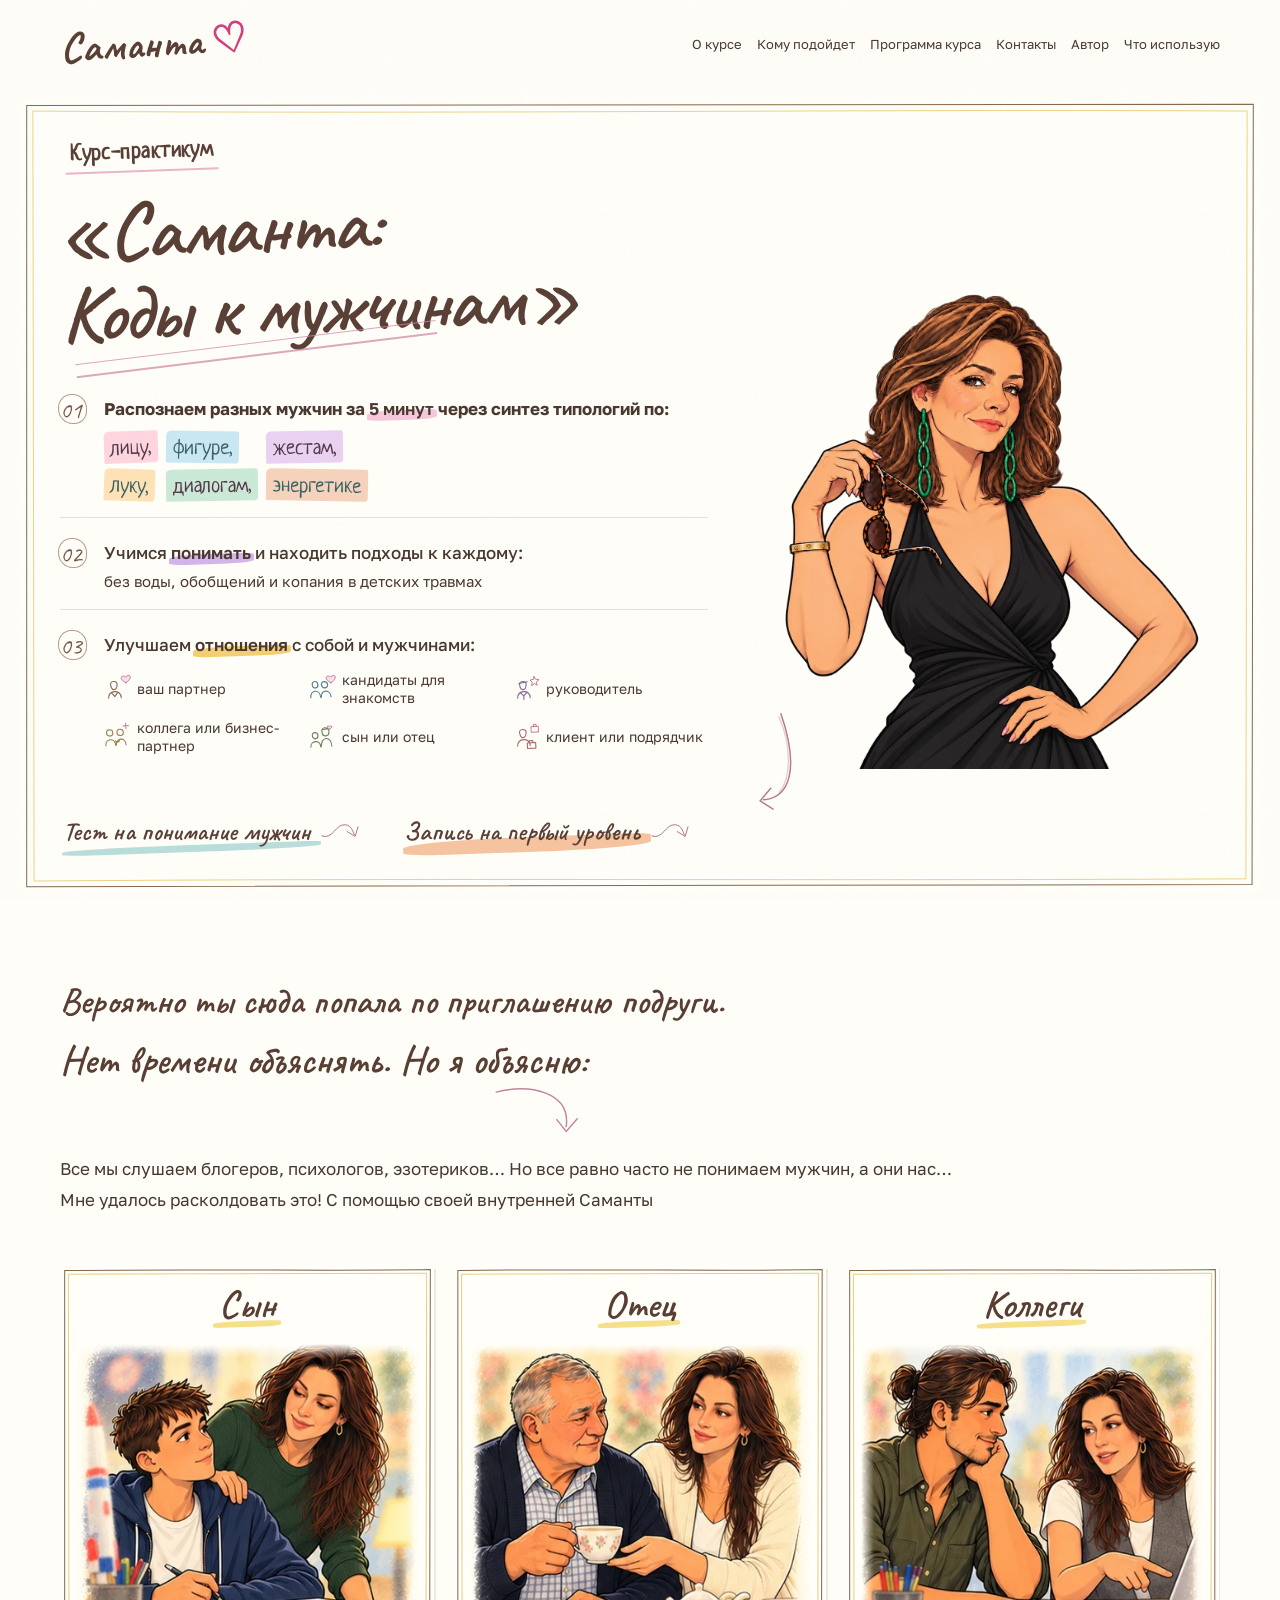
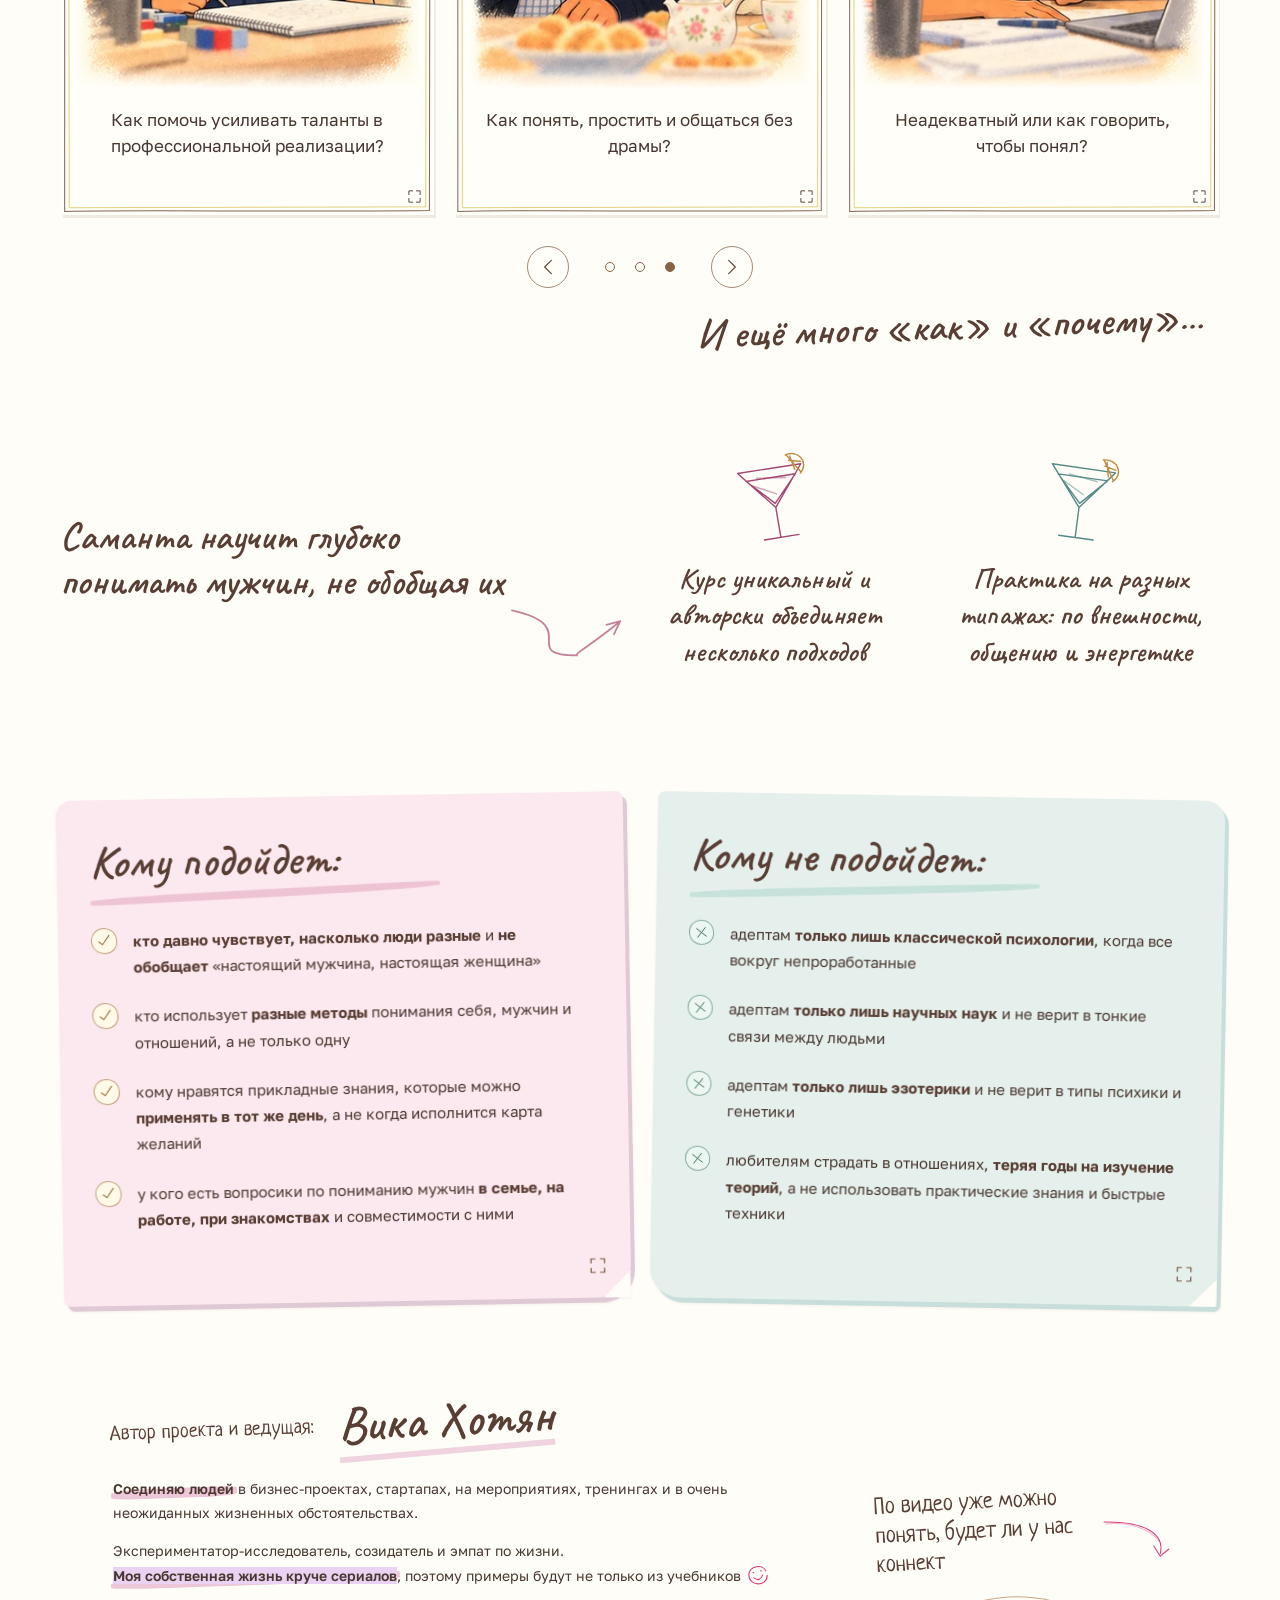
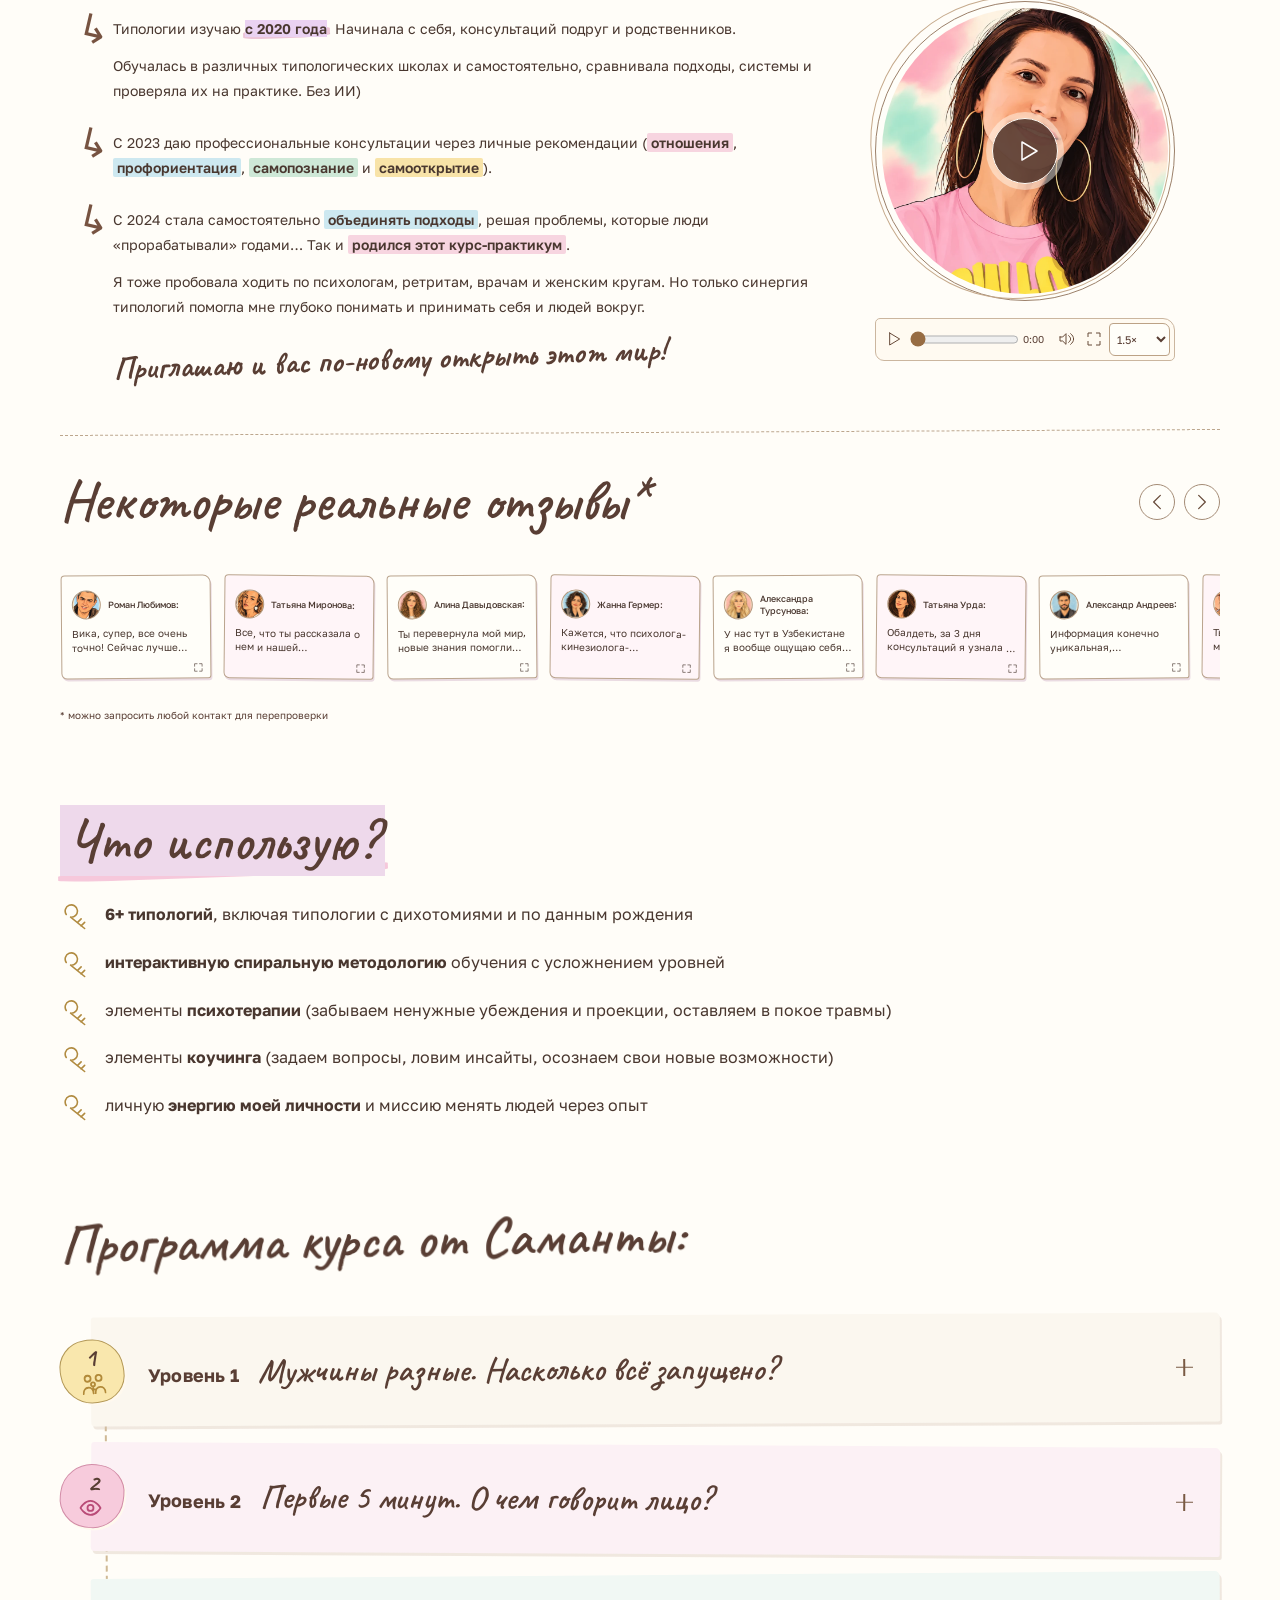
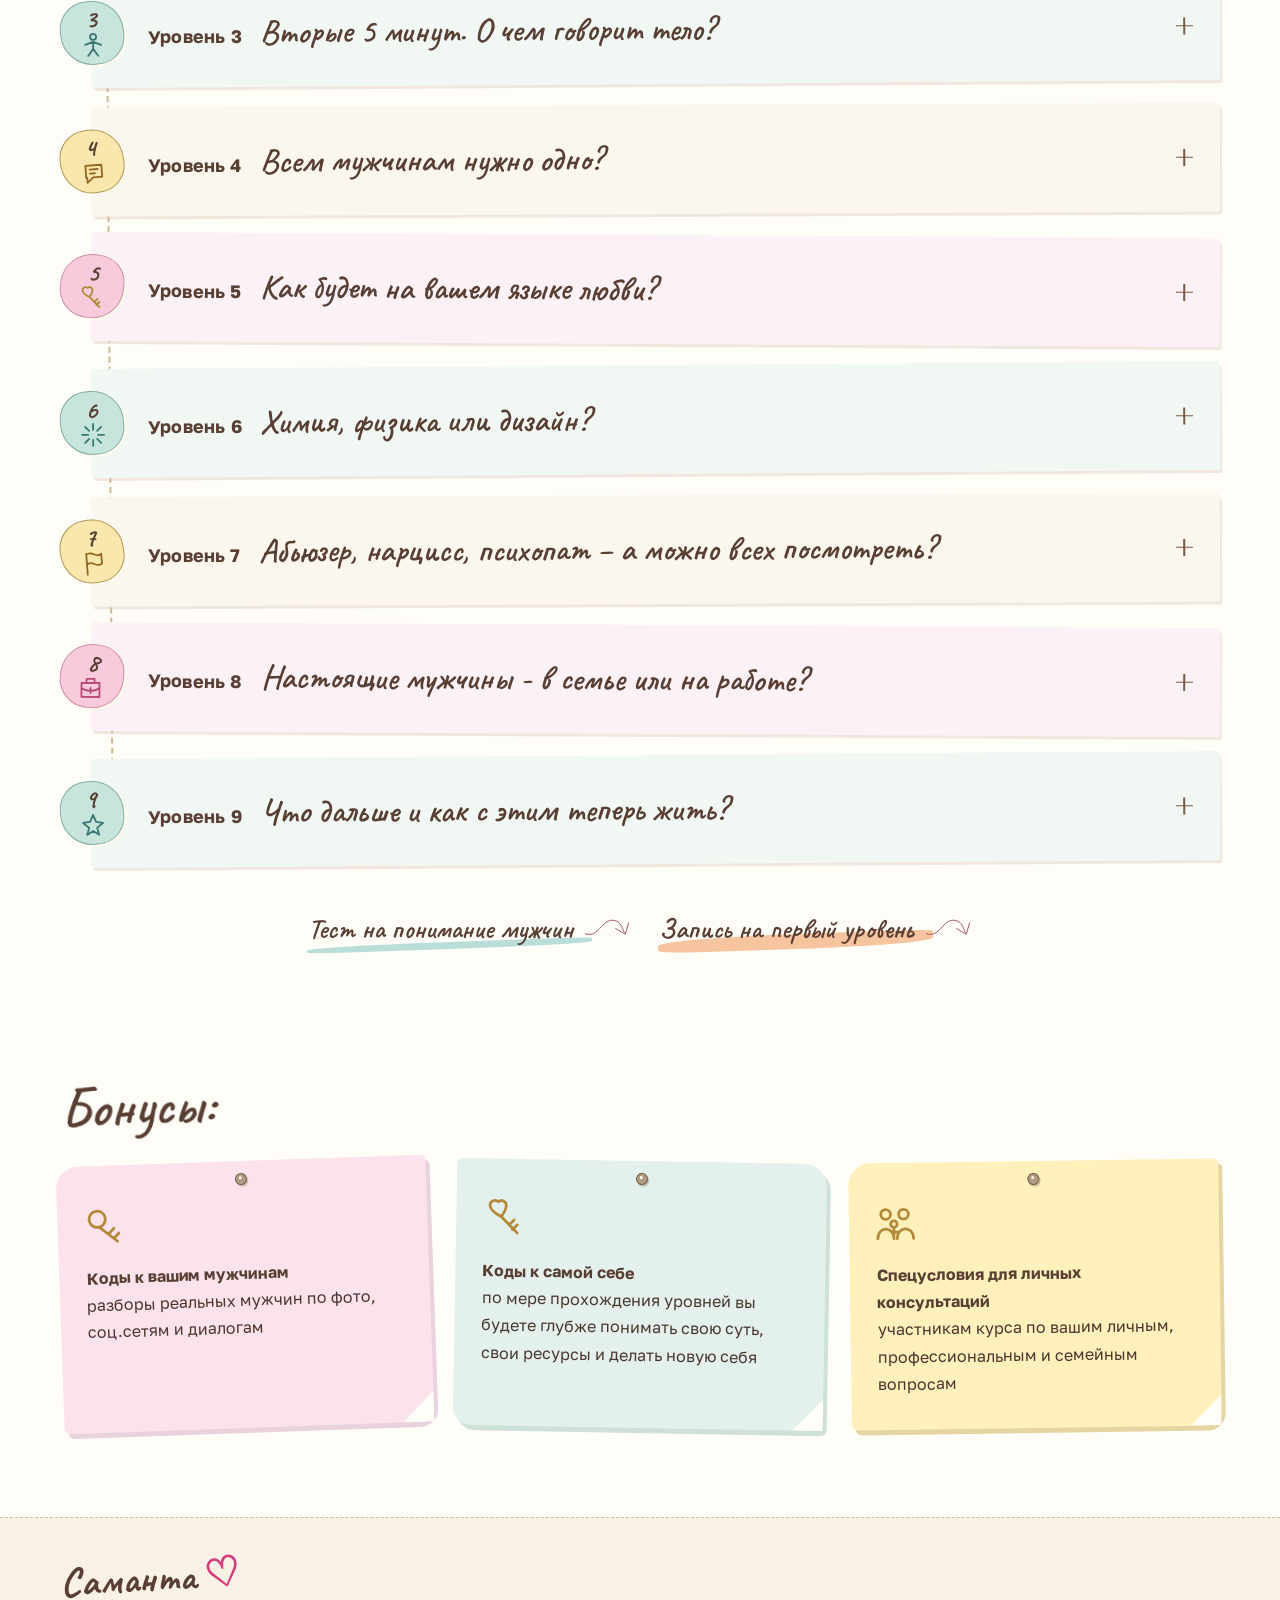
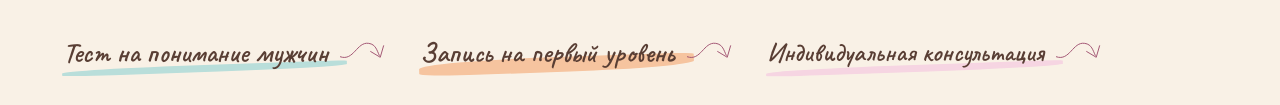
==== site/index.html @ c22eec76 "Суммировать баллы вопроса 11; обновить акценты, заголовки и серьги" ====
<!doctype html>
<html lang="ru"><head><meta charset="utf-8"><meta name="viewport" content="width=device-width, initial-scale=1"><meta name="robots" content="noindex,nofollow"><link rel="icon" href="assets/favicon.svg" type="image/svg+xml"><meta name="theme-color" content="#17473f"><title>Саманта: Коды к мужчинам — курс-практикум Вики Хотян</title>
<link rel="canonical" href="https://vikakhotian.github.io/types/"><meta name="description" content="Курс-практикум «Саманта: Коды к мужчинам». Программа из девяти уровней. Автор проекта и ведущая: Вика Хотян."><meta property="og:title" content="Саманта: Коды к мужчинам"><meta property="og:description" content="Курс-практикум. Автор проекта и ведущая: Вика Хотян."><meta property="og:type" content="website"><meta property="og:locale" content="ru_RU"><meta property="og:image" content="https://vikakhotian.github.io/types/assets/hero-waist.webp?v=12"><link rel="preload" href="assets/fonts/caveat.woff" as="font" type="font/woff" crossorigin><link rel="stylesheet" href="styles.css?v=18"><link rel="stylesheet" href="scrapbook.css?v=18"><link rel="stylesheet" href="refinements.css?v=18"><script src="site-config.js?v=18" defer></script><script src="site-navigation.js?v=18" defer></script><script src="app.js?v=18" defer></script><script src="fit-dialog.js?v=18" defer></script><script src="summary-arrow.js?v=18" defer></script><link rel="stylesheet" href="expressive.css?v=18"></head><body><a class="skip" href="#main">К содержанию</a><div class="reading-progress" aria-hidden="true"><span id="reading-progress"></span></div><header class="site-header"><a href="https://vikakhotian.github.io/types/" class="wordmark" aria-label="Саманта — на главную" data-site-home="">Саманта<span aria-hidden="true">♡</span></a><button id="menu-toggle" class="menu-toggle" aria-expanded="false" aria-controls="main-nav" aria-label="Открыть меню"><span></span><span></span></button><nav id="main-nav" aria-label="Основное меню"><a href="#about-course">О курсе</a><a href="#fit">Кому подойдет</a><a href="#program">Программа курса</a><a href="https://vikakhotian.github.io/types/booking/" data-site-contact="">Контакты</a><a href="#author">Автор</a><a href="#methods">Что использую</a></nav></header><main id="main"><section id="top" class="hero section"><div class="hero-copy"><h1 data-source-line="0"><span class="course-label">Курс-практикум</span> <span class="hero-title">«Саманта:<br>Коды к мужчинам»</span></h1><div class="hero-statements"><div class="hero-statement"><span class="promise-index" data-ui="">01</span><p class="statement-lead recognition-lead" data-source-line="2">Распознаем разных мужчин за <span class="ink-mark">5 минут</span> через синтез типологий по:</p><p class="statement-detail recognition-grid" data-source-line="3"><span class="recognition-cue">лицу,</span> <span class="recognition-cue">фигуре,</span> <span class="recognition-cue">жестам,</span> <span class="recognition-cue">луку,</span> <span class="recognition-cue">диалогам,</span> <span class="recognition-cue">энергетике</span></p></div><div class="hero-statement"><span class="promise-index" data-ui="">02</span><p class="statement-lead" data-source-line="5">Учимся <span class="ink-mark">понимать</span> и находить подходы к каждому:</p><p class="statement-detail" data-source-line="6">без воды, обобщений и копания в детских травмах</p></div><div class="hero-statement"><span class="promise-index" data-ui="">03</span><p class="statement-lead" data-source-line="8">Улучшаем <span class="ink-mark">отношения</span> с собой и мужчинами:</p><p data-source-line="9" class="statement-detail relations role-grid"><span class="role-item"><svg class="role-person-icon" fill="none" stroke="currentColor" stroke-width="1.6" stroke-linecap="round" stroke-linejoin="round" aria-hidden="true" viewbox="-2 -7 43 45"><path d="M8 10c-3-7 11-8 9 0-1 8-8 8-9 0ZM4 28c-1-12 19-12 18 0"></path><path d="m9 21 4 5 4-5"></path><path class="role-icon-accent accent-heart" d="M30 7C18 1 25-6 30-1c5-6 12 1 0 8Z"></path></svg><span>ваш партнер</span></span> <span class="role-item"><svg class="role-person-icon" fill="none" stroke="currentColor" stroke-width="1.6" stroke-linecap="round" stroke-linejoin="round" aria-hidden="true" viewbox="-2 -7 43 45"><path d="M3 9c-1-6 8-7 8 0 0 6-8 6-8 0Zm13 0c0-6 9-5 9 1-1 6-8 5-9-1ZM0 27c0-12 14-12 14 0m1 0c0-12 14-10 14 0"></path><path class="role-icon-accent accent-heart" d="M30 7C18 1 25-6 30-1c5-6 12 1 0 8Z"></path></svg><span>кандидаты для знакомств</span></span> <span class="role-item"><svg class="role-person-icon" fill="none" stroke="currentColor" stroke-width="1.6" stroke-linecap="round" stroke-linejoin="round" aria-hidden="true" viewbox="-2 -7 43 45"><path d="M8 10c-3-7 11-8 9 0-1 8-8 8-9 0ZM4 28c-1-12 19-12 18 0"></path><path d="m8 20 5 5 5-5m-5 5v5M7 7l12-2"></path><path class="role-icon-accent accent-star" d="m29-2 2 4 5 1-4 3 1 5-4-3-4 3 1-5-3-3 5-1Z"></path></svg><span>руководитель</span></span> <span class="role-item"><svg class="role-person-icon" fill="none" stroke="currentColor" stroke-width="1.6" stroke-linecap="round" stroke-linejoin="round" aria-hidden="true" viewbox="-2 -7 43 45"><path d="M2 9c-1-6 9-6 9 0 0 6-9 6-9 0Zm15 0c-1-6 9-6 9 0s-9 6-9 0ZM0 27c0-11 14-11 14 0m1 0c0-11 14-11 14 0m-15-6 3 2 3-2"></path><path class="role-icon-accent accent-spark" d="m26 0 8 0m-4-4v8"></path></svg><span>коллега или бизнес-партнер</span></span> <span class="role-item"><svg class="role-person-icon" fill="none" stroke="currentColor" stroke-width="1.6" stroke-linecap="round" stroke-linejoin="round" aria-hidden="true" viewbox="-2 -7 43 45"><path d="M3 13c-1-6 8-6 8 0 0 6-8 6-8 0Zm14-5c-2-7 10-8 10 0 0 8-10 8-10 0ZM0 29c0-10 14-10 14 0m1 0c0-15 15-15 15 0M18 5l7-1"></path><path class="role-icon-accent accent-heart" d="M28 5c-5-3-3-7 0-4 3-3 6 1 0 4Z"></path></svg><span>сын или отец</span></span> <span class="role-item"><svg class="role-person-icon" fill="none" stroke="currentColor" stroke-width="1.6" stroke-linecap="round" stroke-linejoin="round" aria-hidden="true" viewbox="-2 -7 43 45"><path d="M8 10c-3-7 11-8 9 0-1 8-8 8-9 0ZM4 28c-1-12 19-12 18 0"></path><path d="M18 24h12v8H18Zm3 0v-3h5v3"></path><path class="role-icon-accent accent-folder" d="M25 1h10v8H25Zm3 0v-3h4v3"></path></svg><span>клиент или подрядчик</span></span> </p></div></div><div class="ctas" data-ui><a class="cta primary" href="https://vikakhotian.github.io/types/test/" data-site-test="">Тест на понимание мужчин<svg xmlns="http://www.w3.org/2000/svg" class="action-arrow" viewbox="0 0 100 60" fill="none" stroke="currentColor" stroke-width="2" stroke-linecap="round" aria-hidden="true"><path d="M5 40C33 50 39 8 64 12c15 2 17 15 22 25M68 29l20 12 7-24"></path></svg></a><a class="cta secondary" href="https://vikakhotian.github.io/types/booking/" data-site-contact="">Запись на первый уровень<svg xmlns="http://www.w3.org/2000/svg" class="action-arrow" viewbox="0 0 100 60" fill="none" stroke="currentColor" stroke-width="2" stroke-linecap="round" aria-hidden="true"><path d="M5 40C33 50 39 8 64 12c15 2 17 15 22 25M68 29l20 12 7-24"></path></svg></a></div></div><figure class="hero-figure"><div class="hero-outline" aria-hidden="true"></div><img src="assets/hero-waist.webp?v=12" width="1254" height="1254" fetchpriority="high" alt="Саманта до пояса: зрелая героиня с каштановыми волосами и длинными зелёными серьгами"><svg class="drawn-arrow" viewbox="0 0 180 95" fill="none" stroke="currentColor" stroke-width="2.5" stroke-linecap="round" aria-hidden="true"><path d="M8 18C100 0 153 20 150 68M132 53l19 21 17-20"></path><path d="M13 22C66 7 119 16 141 39" opacity=".35"></path></svg></figure></section><section id="about-course" class="section topics-section"><div class="intro"><h2 class="intro-title" data-source-line="13"><span class="speech-first">Вероятно ты сюда попала по приглашению подруги.</span> <span class="speech-second">Нет времени объяснять. <span class="explain-phrase">Но я объясню:<svg class="explain-arrow" data-ui aria-hidden="true" viewbox="0 0 120 70" fill="none" stroke="currentColor" stroke-width="1.8" stroke-linecap="round"><path d="M5 9C48-2 100 9 94 53m-12-9 12 15 14-16"></path></svg></span></span></h2><p class="intro-copy" data-source-line="14">Все мы слушаем блогеров, психологов, эзотериков… Но все равно часто не понимаем мужчин, а они нас…<br class="copy-break">Мне удалось расколдовать это! С помощью своей внутренней Саманты</p></div><div class="carousel-shell"><div class="topic-track" id="topic-track" aria-label="Девять карточек о мужчинах" tabindex="0"><button class="insert topic-card" data-topic="0" data-source-line="16" aria-haspopup="dialog"><span class="insert-top"><span class="insert-title">Общение</span></span><span class="scene scene-0" role="img" aria-label="Общение — рисованный сюжет"></span><span class="sr-only"> - </span><span class="insert-question">Почему он не пишет: другой язык любви или отсутствие интереса?</span><span class="enlarge" data-ui aria-hidden="true"><svg class="icon " viewbox="0 0 24 24" fill="none" stroke="currentColor" stroke-width="1.5" stroke-linecap="round" stroke-linejoin="round" aria-hidden="true"><path d="M3 9V3h6m6 0h6v6M3 15v6h6m6 0h6v-6"></path></svg></span></button><button class="insert topic-card" data-topic="1" data-source-line="17" aria-haspopup="dialog"><span class="insert-top"><span class="insert-title">Границы</span></span><span class="scene scene-1" role="img" aria-label="Границы — рисованный сюжет"></span><span class="sr-only"> - </span><span class="insert-question">Ред флаг или особенность характера?</span><span class="enlarge" data-ui aria-hidden="true"><svg class="icon " viewbox="0 0 24 24" fill="none" stroke="currentColor" stroke-width="1.5" stroke-linecap="round" stroke-linejoin="round" aria-hidden="true"><path d="M3 9V3h6m6 0h6v6M3 15v6h6m6 0h6v-6"></path></svg></span></button><button class="insert topic-card" data-topic="3" data-source-line="18" aria-haspopup="dialog"><span class="insert-top"><span class="insert-title">Подарки</span></span><span class="scene scene-2" role="img" aria-label="Подарки — рисованный сюжет"></span><span class="sr-only"> – </span><span class="insert-question">Забота, экономия или жадность?</span><span class="enlarge" data-ui aria-hidden="true"><svg class="icon " viewbox="0 0 24 24" fill="none" stroke="currentColor" stroke-width="1.5" stroke-linecap="round" stroke-linejoin="round" aria-hidden="true"><path d="M3 9V3h6m6 0h6v6M3 15v6h6m6 0h6v-6"></path></svg></span></button><button class="insert topic-card" data-topic="2" data-source-line="20" aria-haspopup="dialog"><span class="insert-top"><span class="insert-title">Верность</span></span><span class="scene scene-4" role="img" aria-label="Верность — рисованный сюжет"></span><span class="sr-only"> – </span><span class="insert-question">Мой идеальный мужчина или общий мужчина?</span><span class="enlarge" data-ui aria-hidden="true"><svg class="icon " viewbox="0 0 24 24" fill="none" stroke="currentColor" stroke-width="1.5" stroke-linecap="round" stroke-linejoin="round" aria-hidden="true"><path d="M3 9V3h6m6 0h6v6M3 15v6h6m6 0h6v-6"></path></svg></span></button><button class="insert topic-card" data-topic="4" data-source-line="19" aria-haspopup="dialog"><span class="insert-top"><span class="insert-title">Знакомства</span></span><span class="scene scene-3" role="img" aria-label="Знакомства — рисованный сюжет"></span><span class="sr-only"> – </span><span class="insert-question">Какой мне подходит и как познакомиться с моим?</span><span class="enlarge" data-ui aria-hidden="true"><svg class="icon " viewbox="0 0 24 24" fill="none" stroke="currentColor" stroke-width="1.5" stroke-linecap="round" stroke-linejoin="round" aria-hidden="true"><path d="M3 9V3h6m6 0h6v6M3 15v6h6m6 0h6v-6"></path></svg></span></button><button class="insert topic-card" data-topic="5" data-source-line="21" aria-haspopup="dialog"><span class="insert-top"><span class="insert-title">Клиенты</span></span><span class="scene scene-5" role="img" aria-label="Клиенты — рисованный сюжет"></span><span class="sr-only"> – </span><span class="insert-question">Как общаться, чтобы быстро покупали, а не выносили мозг?</span><span class="enlarge" data-ui aria-hidden="true"><svg class="icon " viewbox="0 0 24 24" fill="none" stroke="currentColor" stroke-width="1.5" stroke-linecap="round" stroke-linejoin="round" aria-hidden="true"><path d="M3 9V3h6m6 0h6v6M3 15v6h6m6 0h6v-6"></path></svg></span></button><button class="insert topic-card" data-topic="6" data-source-line="22" aria-haspopup="dialog"><span class="insert-top"><span class="insert-title">Сын</span></span><span class="scene scene-6" role="img" aria-label="Сын — рисованный сюжет"></span><span class="sr-only"> – </span><span class="insert-question">Как помочь усиливать таланты в профессиональной реализации?</span><span class="enlarge" data-ui aria-hidden="true"><svg class="icon " viewbox="0 0 24 24" fill="none" stroke="currentColor" stroke-width="1.5" stroke-linecap="round" stroke-linejoin="round" aria-hidden="true"><path d="M3 9V3h6m6 0h6v6M3 15v6h6m6 0h6v-6"></path></svg></span></button><button class="insert topic-card" data-topic="7" data-source-line="23" aria-haspopup="dialog"><span class="insert-top"><span class="insert-title">Отец</span></span><span class="scene scene-7" role="img" aria-label="Отец — рисованный сюжет"></span><span class="sr-only"> – </span><span class="insert-question">Как понять, простить и общаться без драмы?</span><span class="enlarge" data-ui aria-hidden="true"><svg class="icon " viewbox="0 0 24 24" fill="none" stroke="currentColor" stroke-width="1.5" stroke-linecap="round" stroke-linejoin="round" aria-hidden="true"><path d="M3 9V3h6m6 0h6v6M3 15v6h6m6 0h6v-6"></path></svg></span></button><button class="insert topic-card" data-topic="8" data-source-line="24" aria-haspopup="dialog"><span class="insert-top"><span class="insert-title">Коллеги</span></span><span class="scene scene-8" role="img" aria-label="Коллеги — рисованный сюжет"></span><span class="sr-only"> – </span><span class="insert-question">Неадекватный или как говорить, чтобы понял?</span><span class="enlarge" data-ui aria-hidden="true"><svg class="icon " viewbox="0 0 24 24" fill="none" stroke="currentColor" stroke-width="1.5" stroke-linecap="round" stroke-linejoin="round" aria-hidden="true"><path d="M3 9V3h6m6 0h6v6M3 15v6h6m6 0h6v-6"></path></svg></span></button></div><div class="carousel-controls"><button id="topics-prev" class="round-control" aria-label="Предыдущие карточки"><svg class="icon left" viewbox="0 0 24 24" fill="none" stroke="currentColor" stroke-width="1.5" stroke-linecap="round" stroke-linejoin="round" aria-hidden="true"><path d="m8 4 8 8-8 8"></path></svg></button><div id="topic-dots" class="dots" aria-label="Страницы карточек"></div><button id="topics-next" class="round-control" aria-label="Следующие карточки"><svg class="icon " viewbox="0 0 24 24" fill="none" stroke="currentColor" stroke-width="1.5" stroke-linecap="round" stroke-linejoin="round" aria-hidden="true"><path d="m8 4 8 8-8 8"></path></svg></button></div></div><p class="many-questions" data-source-line="25">И ещё много «как» и «почему»…</p><div class="course-summary"><h2 class="" data-source-line="27">Саманта научит глубоко понимать мужчин, не обобщая их</h2><div><article class="method-note"><svg xmlns="http://www.w3.org/2000/svg" class="cocktail-drawing" viewbox="0 0 100 115" fill="none" stroke="currentColor" stroke-width="1.7" stroke-linecap="round" stroke-linejoin="round" aria-hidden="true"><path d="M10 22 87 21 50 69 10 22ZM50 69l1 36m-20 1 42-1M19 33l60-1-29 32-31-31Z"></path><path d="M70 8c16-5 28 13 15 24M71 8l15 23M73 15l14 3M75 10l4 17"></path><path d="m27 40 26 13m-21-22 35 4" opacity=".5"></path></svg><p class="" data-source-line="28">Курс уникальный и авторски объединяет несколько подходов</p></article><article class="practice-note"><svg xmlns="http://www.w3.org/2000/svg" class="cocktail-drawing" viewbox="0 0 100 115" fill="none" stroke="currentColor" stroke-width="1.7" stroke-linecap="round" stroke-linejoin="round" aria-hidden="true"><path d="M10 22 87 21 50 69 10 22ZM50 69l1 36m-20 1 42-1M19 33l60-1-29 32-31-31Z"></path><path d="M70 8c16-5 28 13 15 24M71 8l15 23M73 15l14 3M75 10l4 17"></path><path d="m27 40 26 13m-21-22 35 4" opacity=".5"></path></svg><p class="" data-source-line="29">Практика на разных типажах: по внешности, общению и энергетике</p></article></div></div></section><section class="section fit-section" id="fit"><div class="fit-column yes"><h2 class="" data-source-line="31" id="fit-title-0">Кому подойдет:</h2><ul><li><svg class="icon " viewbox="0 0 24 24" fill="none" stroke="currentColor" stroke-width="1.5" stroke-linecap="round" stroke-linejoin="round" aria-hidden="true"><path d="m4 12 5 5L21 4"></path></svg><span data-source-line="32"><strong>кто давно чувствует, насколько люди разные</strong> и <strong>не обобщает</strong> «настоящий мужчина, настоящая женщина»</span></li><li><svg class="icon " viewbox="0 0 24 24" fill="none" stroke="currentColor" stroke-width="1.5" stroke-linecap="round" stroke-linejoin="round" aria-hidden="true"><path d="m4 12 5 5L21 4"></path></svg><span data-source-line="33">кто использует <strong>разные методы</strong> понимания себя, мужчин и отношений, а не только одну</span></li><li><svg class="icon " viewbox="0 0 24 24" fill="none" stroke="currentColor" stroke-width="1.5" stroke-linecap="round" stroke-linejoin="round" aria-hidden="true"><path d="m4 12 5 5L21 4"></path></svg><span data-source-line="34">кому нравятся прикладные знания, которые можно <strong>применять в тот же день</strong>, а не когда исполнится карта желаний</span></li><li><svg class="icon " viewbox="0 0 24 24" fill="none" stroke="currentColor" stroke-width="1.5" stroke-linecap="round" stroke-linejoin="round" aria-hidden="true"><path d="m4 12 5 5L21 4"></path></svg><span data-source-line="35">у кого есть вопросики по пониманию мужчин <strong>в семье, на работе, при знакомствах</strong> и совместимости с ними</span></li></ul><button class="fit-expand" type="button" data-fit-expand="0" aria-haspopup="dialog" aria-label="Увеличить: Кому подойдет:" data-ui><svg viewbox="0 0 24 24" class="icon" fill="none" stroke="currentColor" stroke-width="1.6" aria-hidden="true"><path d="M3 9V3h6m6 0h6v6M3 15v6h6m6 0h6v-6"></path></svg></button></div><div class="fit-column no"><h2 class="" data-source-line="36" id="fit-title-1">Кому не подойдет:</h2><ul><li><svg class="icon " viewbox="0 0 24 24" fill="none" stroke="currentColor" stroke-width="1.5" stroke-linecap="round" stroke-linejoin="round" aria-hidden="true"><path d="m5 5 14 14M19 5 5 19"></path></svg><span data-source-line="37">адептам <strong>только лишь классической психологии</strong>, когда все вокруг непроработанные</span></li><li><svg class="icon " viewbox="0 0 24 24" fill="none" stroke="currentColor" stroke-width="1.5" stroke-linecap="round" stroke-linejoin="round" aria-hidden="true"><path d="m5 5 14 14M19 5 5 19"></path></svg><span data-source-line="38">адептам <strong>только лишь научных наук</strong> и не верит в тонкие связи между людьми</span></li><li><svg class="icon " viewbox="0 0 24 24" fill="none" stroke="currentColor" stroke-width="1.5" stroke-linecap="round" stroke-linejoin="round" aria-hidden="true"><path d="m5 5 14 14M19 5 5 19"></path></svg><span data-source-line="39">адептам <strong>только лишь эзотерики</strong> и не верит в типы психики и генетики</span></li><li><svg class="icon " viewbox="0 0 24 24" fill="none" stroke="currentColor" stroke-width="1.5" stroke-linecap="round" stroke-linejoin="round" aria-hidden="true"><path d="m5 5 14 14M19 5 5 19"></path></svg><span data-source-line="40">любителям страдать в отношениях, <strong>теряя годы на изучение теорий</strong>, а не использовать практические знания и быстрые техники</span></li></ul><button class="fit-expand" type="button" data-fit-expand="1" aria-haspopup="dialog" aria-label="Увеличить: Кому не подойдет:" data-ui><svg viewbox="0 0 24 24" class="icon" fill="none" stroke="currentColor" stroke-width="1.6" aria-hidden="true"><path d="M3 9V3h6m6 0h6v6M3 15v6h6m6 0h6v-6"></path></svg></button></div></section><section id="author" class="section author-section"><div class="author-heading"><h2 data-source-line="43"><span class="author-label">Автор проекта и ведущая:</span> <span class="author-name">Вика Хотян</span></h2></div><div class="author-layout"><div class="author-notes"><p class="author-note note-0" data-source-line="44"><span class="ink-mark">Соединяю людей</span> в бизнес-проектах, стартапах, на мероприятиях, тренингах и в очень неожиданных жизненных обстоятельствах.</p><p class="author-note note-1" data-source-line="45">Экспериментатор-исследователь, созидатель и эмпат по жизни. <span class="ink-mark ink-lilac">Моя собственная жизнь круче сериалов</span>, поэтому примеры будут не только из учебников<span class="editorial-smile" data-ui="" role="img" aria-label="Улыбка"><svg xmlns="http://www.w3.org/2000/svg" viewbox="0 0 32 32" fill="none" stroke="currentColor" stroke-width="1.5" stroke-linecap="round"><path d="M27 12C25 2 6 2 4 14c-3 15 22 20 24 4M10 12h1m9-1h1M10 19q7 7 12-2"></path></svg></span></p><p class="author-note note-2" data-source-line="46">Типологии изучаю <span class="ink-mark ink-lilac">с 2020 года</span>. Начинала с себя, консультаций подруг и родственников.</p><p class="author-note note-3" data-source-line="47">Обучалась в различных типологических школах и самостоятельно, сравнивала подходы, системы и проверяла их на практике. Без ИИ)</p><p class="author-note note-4" data-source-line="48">С 2023 даю профессиональные консультации через личные рекомендации (<span class="bio-mark bio-pink">отношения</span>, <span class="bio-mark bio-blue">профориентация</span>, <span class="bio-mark bio-green">самопознание</span> и <span class="bio-mark bio-gold">самооткрытие</span>).</p><p class="author-note note-5" data-source-line="49">С 2024 стала самостоятельно <span class="bio-mark bio-blue">объединять подходы</span>, решая проблемы, которые люди «прорабатывали» годами… Так и <span class="bio-mark bio-pink">родился этот курс-практикум</span>.</p><p class="author-note note-6" data-source-line="50">Я тоже пробовала ходить по психологам, ретритам, врачам и женским кругам. Но только синергия типологий помогла мне глубоко понимать и принимать себя и людей вокруг.</p><p class="author-note note-7 author-invitation" data-source-line="51"><strong>Приглашаю и вас по-новому открыть этот мир!</strong></p></div><div class="author-video"><p class="video-invite" data-source-line="52">По видео уже можно понять, будет ли у нас коннект</p><svg class="drawn-arrow" viewbox="0 0 180 95" fill="none" stroke="currentColor" stroke-width="2.5" stroke-linecap="round" aria-hidden="true"><path d="M8 18C100 0 153 20 150 68M132 53l19 21 17-20"></path><path d="M13 22C66 7 119 16 141 39" opacity=".35"></path></svg><div class="video-player" id="video-player"><div class="video-circle"><video id="author-video" playsinline preload="none" poster="assets/vika-cartoon.webp?v=18" aria-label="Видео-знакомство с Викой Хотян" src="assets/vika-web.mp4?v=18"></video><button id="video-overlay" class="video-overlay" aria-label="Смотреть видео"><svg class="icon " viewbox="0 0 24 24" fill="none" stroke="currentColor" stroke-width="1.5" stroke-linecap="round" stroke-linejoin="round" aria-hidden="true"><path d="m7 3 15 9-15 9V3Z"></path></svg></button></div><div class="player-controls"><button id="video-play" class="round-control" aria-label="Воспроизвести видео"><svg class="icon " viewbox="0 0 24 24" fill="none" stroke="currentColor" stroke-width="1.5" stroke-linecap="round" stroke-linejoin="round" aria-hidden="true"><path d="m7 3 15 9-15 9V3Z"></path></svg></button><label class="sr-only" for="video-seek">Позиция воспроизведения</label><input type="range" id="video-seek" min="0" max="100" value="0" step="0.1"><span id="video-time" aria-live="off">0:00</span><button id="video-mute" class="round-control" aria-label="Настроить громкость" aria-expanded="false" aria-controls="video-volume-panel"><svg class="icon " viewbox="0 0 24 24" fill="none" stroke="currentColor" stroke-width="1.5" stroke-linecap="round" stroke-linejoin="round" aria-hidden="true"><path d="M3 9h4l5-5v16l-5-5H3V9Zm13-2c4 3 4 7 0 10m3-13c6 5 6 11 0 16"></path></svg></button><button id="video-enlarge" type="button" class="round-control" aria-label="Увеличить видео" aria-haspopup="dialog"><svg class="icon" viewbox="0 0 24 24" fill="none" stroke="currentColor" stroke-width="1.5"><path d="M3 9V3h6m6 0h6v6M3 15v6h6m6 0h6v-6"></path></svg></button><select id="video-rate" class="video-rate" aria-label="Скорость воспроизведения"><option value="1">1×</option><option value="1.25">1.25×</option><option value="1.5" selected>1.5×</option><option value="1.75">1.75×</option><option value="2">2×</option></select></div><p id="video-error" class="video-error" hidden>Не удалось загрузить видео. <button id="video-retry" type="button">Повторить</button> <a href="assets/vika-web.mp4">Открыть видео отдельно</a></p><div id="video-volume-panel" class="volume-panel" hidden=""><label for="video-volume">Громкость</label><input id="video-volume" type="range" min="0" max="1" step="0.05" value="0.25" aria-label="Громкость видео"></div></div></div></div></section><section id="reviews" class="section reviews-section"><div class="section-title-row"><h2 data-source-line="54">Некоторые реальные отзывы*</h2><div class="review-controls"><button id="reviews-prev" class="round-control" aria-label="Предыдущие отзывы"><svg class="icon left" viewbox="0 0 24 24" fill="none" stroke="currentColor" stroke-width="1.5" stroke-linecap="round" stroke-linejoin="round" aria-hidden="true"><path d="m8 4 8 8-8 8"></path></svg></button><button id="reviews-next" class="round-control" aria-label="Следующие отзывы"><svg class="icon " viewbox="0 0 24 24" fill="none" stroke="currentColor" stroke-width="1.5" stroke-linecap="round" stroke-linejoin="round" aria-hidden="true"><path d="m8 4 8 8-8 8"></path></svg></button></div></div><div class="review-track" id="review-track" tabindex="0" aria-label="Отзывы"><button class="review" data-review="8" data-source-line="63" aria-haspopup="dialog" data-avatar="8"><span class="review-author"><span class="review-avatar avatar-8 latest-portrait portrait-roman" aria-hidden="true" data-ui title="Условная иллюстрация"></span><span class="review-name">Роман Любимов:</span></span> <span class="review-quote">Вика, супер, все очень точно! Сейчас лучше понимаю себя, свою миссию на новом этапе жизни, особенно про продвижение себя в ютьюбе.</span><span class="review-more" aria-hidden="true" data-ui><svg class="icon " viewbox="0 0 24 24" fill="none" stroke="currentColor" stroke-width="1.5" stroke-linecap="round" stroke-linejoin="round" aria-hidden="true"><path d="M3 9V3h6m6 0h6v6M3 15v6h6m6 0h6v-6"></path></svg></span></button><button class="review" data-review="7" data-source-line="62" aria-haspopup="dialog" data-avatar="7"><span class="review-author"><span class="review-avatar avatar-7 latest-portrait portrait-tatyana-mironova" aria-hidden="true" data-ui title="Условная иллюстрация"></span><span class="review-name">Татьяна Миронова:</span></span> <span class="review-quote">Все, что ты рассказала о нем и нашей совместимости, это шоковый шок. Описание того, кто мне подходит это и есть тот образ мужчины, который бы я хотела реально видеть рядом с собой</span><span class="review-more" aria-hidden="true" data-ui><svg class="icon " viewbox="0 0 24 24" fill="none" stroke="currentColor" stroke-width="1.5" stroke-linecap="round" stroke-linejoin="round" aria-hidden="true"><path d="M3 9V3h6m6 0h6v6M3 15v6h6m6 0h6v-6"></path></svg></span></button><button class="review" data-review="0" data-source-line="55" aria-haspopup="dialog" data-avatar="0"><span class="review-author"><span class="review-avatar avatar-0 new-portrait portrait-alina" aria-hidden="true" data-ui title="Рисованный портрет по фотографии"></span><span class="review-name">Алина Давыдовская:</span></span> <span class="review-quote">Ты перевернула мой мир, новые знания помогли мне лучше понять моих родителей, мужа и собственного ребенка</span><span class="review-more" aria-hidden="true" data-ui><svg class="icon " viewbox="0 0 24 24" fill="none" stroke="currentColor" stroke-width="1.5" stroke-linecap="round" stroke-linejoin="round" aria-hidden="true"><path d="M3 9V3h6m6 0h6v6M3 15v6h6m6 0h6v-6"></path></svg></span></button><button class="review" data-review="1" data-source-line="56" aria-haspopup="dialog" data-avatar="1"><span class="review-author"><span class="review-avatar avatar-1 new-portrait portrait-zhanna" aria-hidden="true" data-ui title="Рисованный портрет по фотографии"></span><span class="review-name">Жанна Гермер:</span></span> <span class="review-quote">Кажется, что психолога-кинезиолога- биотехнолога удивить уже нечем. Но! Теперь поняла, каких людей мне в команду искать и какие партнеры подходят.</span><span class="review-more" aria-hidden="true" data-ui><svg class="icon " viewbox="0 0 24 24" fill="none" stroke="currentColor" stroke-width="1.5" stroke-linecap="round" stroke-linejoin="round" aria-hidden="true"><path d="M3 9V3h6m6 0h6v6M3 15v6h6m6 0h6v-6"></path></svg></span></button><button class="review" data-review="2" data-source-line="57" aria-haspopup="dialog" data-avatar="2" data-portrait="alexandra-tursunova"><span class="review-author"><span class="review-avatar avatar-2 real-avatar portrait-alexandra-tursunova" aria-hidden="true" data-ui title="Рисованный портрет автора отзыва"></span><span class="review-name">Александра Турсунова:</span></span> <span class="review-quote">У нас тут в Узбекистане я вообще ощущаю себя единственной волшебницей, которой доступны знания не для всех))</span><span class="review-more" aria-hidden="true" data-ui><svg class="icon " viewbox="0 0 24 24" fill="none" stroke="currentColor" stroke-width="1.5" stroke-linecap="round" stroke-linejoin="round" aria-hidden="true"><path d="M3 9V3h6m6 0h6v6M3 15v6h6m6 0h6v-6"></path></svg></span></button><button class="review" data-review="3" data-source-line="58" aria-haspopup="dialog" data-avatar="3"><span class="review-author"><span class="review-avatar avatar-3 portrait-tatyana-urda" aria-hidden="true" data-ui title="Условная иллюстрация"></span><span class="review-name">Татьяна Урда:</span></span> <span class="review-quote">Обалдеть, за 3 дня консультаций я узнала о себе и муже столько, сколько не узнавала за полгода лекций по саморазвитию!</span><span class="review-more" aria-hidden="true" data-ui><svg class="icon " viewbox="0 0 24 24" fill="none" stroke="currentColor" stroke-width="1.5" stroke-linecap="round" stroke-linejoin="round" aria-hidden="true"><path d="M3 9V3h6m6 0h6v6M3 15v6h6m6 0h6v-6"></path></svg></span></button><button class="review" data-review="6" data-source-line="61" aria-haspopup="dialog" data-avatar="6" data-portrait="alexander-andreev"><span class="review-author"><span class="review-avatar avatar-6 real-avatar portrait-alexander-andreev" aria-hidden="true" data-ui title="Рисованный портрет автора отзыва"></span><span class="review-name">Александр Андреев:</span></span> <span class="review-quote">Информация конечно уникальная, периодически переслушиваю и для себя, и для формирования своего тренинга для лидеров</span><span class="review-more" aria-hidden="true" data-ui><svg class="icon " viewbox="0 0 24 24" fill="none" stroke="currentColor" stroke-width="1.5" stroke-linecap="round" stroke-linejoin="round" aria-hidden="true"><path d="M3 9V3h6m6 0h6v6M3 15v6h6m6 0h6v-6"></path></svg></span></button><button class="review" data-review="9" data-source-line="64" aria-haspopup="dialog" data-avatar="9"><span class="review-author"><span class="review-avatar avatar-9 latest-portrait portrait-maria" aria-hidden="true" data-ui title="Условная иллюстрация"></span><span class="review-name">Мария Урюпина:</span></span> <span class="review-quote">Ты перевернула наш с мужем мир! Мы теперь везде, где бываем, анализируем типажи людей и надо ли с ними связываться)))</span><span class="review-more" aria-hidden="true" data-ui><svg class="icon " viewbox="0 0 24 24" fill="none" stroke="currentColor" stroke-width="1.5" stroke-linecap="round" stroke-linejoin="round" aria-hidden="true"><path d="M3 9V3h6m6 0h6v6M3 15v6h6m6 0h6v-6"></path></svg></span></button><button class="review" data-review="10" data-source-line="65" aria-haspopup="dialog" data-avatar="10"><span class="review-author"><span class="review-avatar avatar-10 latest-portrait portrait-stanislav" aria-hidden="true" data-ui title="Условная иллюстрация"></span><span class="review-name">Станислав Кочуковский:</span></span> <span class="review-quote">Я наконец-то понял, почему часто не довожу дела до конца и почему выбираю не тех девушек. Теперь появилось понимание, кто мне реально нужен и с какой мотивацией мне двигаться в делах</span><span class="review-more" aria-hidden="true" data-ui><svg class="icon " viewbox="0 0 24 24" fill="none" stroke="currentColor" stroke-width="1.5" stroke-linecap="round" stroke-linejoin="round" aria-hidden="true"><path d="M3 9V3h6m6 0h6v6M3 15v6h6m6 0h6v-6"></path></svg></span></button><button class="review" data-review="4" data-source-line="59" aria-haspopup="dialog" data-avatar="4"><span class="review-author"><span class="review-avatar avatar-4 new-portrait portrait-mikhail" aria-hidden="true" data-ui title="Рисованный портрет по фотографии"></span><span class="review-name">Михаил Цыганков:</span></span> <span class="review-quote">Ты мне реально раскрыла глаза на мою необычную породу, я теперь знаю, как двигаться профессионально так чтобы мне это было легко и в кайф!</span><span class="review-more" aria-hidden="true" data-ui><svg class="icon " viewbox="0 0 24 24" fill="none" stroke="currentColor" stroke-width="1.5" stroke-linecap="round" stroke-linejoin="round" aria-hidden="true"><path d="M3 9V3h6m6 0h6v6M3 15v6h6m6 0h6v-6"></path></svg></span></button><button class="review" data-review="5" data-source-line="60" aria-haspopup="dialog" data-avatar="5"><span class="review-author"><span class="review-avatar avatar-5 latest-portrait portrait-natalia" aria-hidden="true" data-ui title="Условная иллюстрация"></span><span class="review-name">Наталья Акулина:</span></span> <span class="review-quote">Спасибо большое за консультацию, она очень помогла при выборе ВУЗа для сына, когда мы поняли какие сильные стороны его личности нужно дальше развивать</span><span class="review-more" aria-hidden="true" data-ui><svg class="icon " viewbox="0 0 24 24" fill="none" stroke="currentColor" stroke-width="1.5" stroke-linecap="round" stroke-linejoin="round" aria-hidden="true"><path d="M3 9V3h6m6 0h6v6M3 15v6h6m6 0h6v-6"></path></svg></span></button></div><p class="review-footnote">* можно запросить любой контакт для перепроверки</p></section><section class="methods-note section" id="methods"><h2><span class="ink-mark">Что использую?</span></h2><ul class="methods-list"><li><strong>6+ типологий</strong>, включая типологии с дихотомиями и по данным рождения</li><li><strong>интерактивную спиральную методологию</strong> обучения с усложнением уровней</li><li>элементы <strong>психотерапии</strong> (забываем ненужные убеждения и проекции, оставляем в покое травмы)</li><li>элементы <strong>коучинга</strong> (задаем вопросы, ловим инсайты, осознаем свои новые возможности)</li><li>личную <strong>энергию моей личности</strong> и миссию менять людей через опыт</li></ul></section><section id="program" class="section program-section"><h2 class="" data-source-line="66">Программа курса от Саманты:</h2><div class="levels"><details class="level"><summary><span class="level-badge" aria-hidden="true"><span class="level-step-number" data-ui="">1</span><svg class="icon bonus-key-icon" viewbox="0 0 24 24" fill="none" stroke="currentColor" stroke-width="1.5" stroke-linecap="round" stroke-linejoin="round" aria-hidden="true"><path d="M6 10a3 3 0 1 0 0-6 3 3 0 0 0 0 6Zm11 0a3 3 0 1 0 0-6 3 3 0 0 0 0 6ZM1 22c0-8 10-8 10 0m2 0c0-8 10-8 10 0M9 13a2 2 0 1 1 4 0 2 2 0 0 1-4 0Zm2 2v5m0-2h3"></path></svg></span><span class="level-heading" data-source-line="67"><span class="level-number">Уровень 1</span> <span class="level-title">Мужчины разные. Насколько всё запущено?</span></span><span class="level-toggle" aria-hidden="true"></span></summary><div class="level-description"><p class="" data-source-line="68">Знакомимся с мировыми типологиями: внешность, телесность, психотипы, смешанные проявления и энергетика. Пробуем первые разборы и смотрим, как всё это использовать в семье, знакомствах и работе.</p></div></details><details class="level"><summary><span class="level-badge" aria-hidden="true"><span class="level-step-number" data-ui="">2</span><svg class="icon " viewbox="0 0 24 24" fill="none" stroke="currentColor" stroke-width="1.5" stroke-linecap="round" stroke-linejoin="round" aria-hidden="true"><path d="M2 12s4-7 10-7 10 7 10 7-4 7-10 7S2 12 2 12Zm10-3a3 3 0 1 0 0 6 3 3 0 0 0 0-6"></path></svg></span><span class="level-heading" data-source-line="69"><span class="level-number">Уровень 2</span> <span class="level-title">Первые 5 минут. О чем говорит лицо?</span></span><span class="level-toggle" aria-hidden="true"></span></summary><div class="level-description"><p class="" data-source-line="70">Учимся понимать психику по зонам лица, сопоставлять признаки и впечатление. Разбираемся с научным обоснованием, подбираем пин-коды к ярким признакам.</p></div></details><details class="level"><summary><span class="level-badge" aria-hidden="true"><span class="level-step-number" data-ui="">3</span><svg class="icon " viewbox="0 0 24 24" fill="none" stroke="currentColor" stroke-width="1.5" stroke-linecap="round" stroke-linejoin="round" aria-hidden="true"><path d="M12 7a3 3 0 1 0 0-6 3 3 0 0 0 0 6Zm-8 5 8-3 8 3m-8-3v7m0 0-5 7m5-7 5 7"></path></svg></span><span class="level-heading" data-source-line="71"><span class="level-number">Уровень 3</span> <span class="level-title">Вторые 5 минут. О чем говорит тело?</span></span><span class="level-toggle" aria-hidden="true"></span></summary><div class="level-description"><p class="" data-source-line="72">Учимся распознавать типы телесности и соматологии, жесты, голос и эго-состояния.</p><p class="" data-source-line="73">Разбираемся со связями в характере и «толстой костью».</p></div></details><details class="level"><summary><span class="level-badge" aria-hidden="true"><span class="level-step-number" data-ui="">4</span><svg class="icon " viewbox="0 0 24 24" fill="none" stroke="currentColor" stroke-width="1.5" stroke-linecap="round" stroke-linejoin="round" aria-hidden="true"><path d="M4 4h16v12h-9l-6 5v-5H4V4Zm4 4h8m-8 4h5"></path></svg></span><span class="level-heading" data-source-line="74"><span class="level-number">Уровень 4</span> <span class="level-title">Всем мужчинам нужно одно?</span></span><span class="level-toggle" aria-hidden="true"></span></summary><div class="level-description"><p class="" data-source-line="75">Собираем знания, добавляем диалоги и погружаемся в 16-типные типологии. Лучше понимаем себя и почему кто-то бесит, кто-то чарует, а кто-то одновременно.</p></div></details><details class="level"><summary><span class="level-badge" aria-hidden="true"><span class="level-step-number" data-ui="">5</span><svg class="icon bonus-key-icon" viewbox="0 0 24 24" fill="none" stroke="currentColor" stroke-width="1.5" stroke-linecap="round" stroke-linejoin="round" aria-hidden="true"><path d="M11 11s-7-3-7-7a3 3 0 0 1 5-2 3 3 0 0 1 5 2c0 3-3 7-3 7Zm0 0 10 10m-5-5 3-3m-1 6 3-3"></path></svg></span><span class="level-heading" data-source-line="76"><span class="level-number">Уровень 5</span> <span class="level-title">Как будет на вашем языке любви?</span></span><span class="level-toggle" aria-hidden="true"></span></summary><div class="level-description"><p class="" data-source-line="77">Углубляем знания: сильные и уязвимые места, ценности, зоны раздражения, способы общения и языков любви. Смотрим на смешанные проявления, различия и ваши совместимости.</p></div></details><details class="level"><summary><span class="level-badge" aria-hidden="true"><span class="level-step-number" data-ui="">6</span><svg class="icon " viewbox="0 0 24 24" fill="none" stroke="currentColor" stroke-width="1.5" stroke-linecap="round" stroke-linejoin="round" aria-hidden="true"><path d="M12 1v6m0 10v6M1 12h6m10 0h6M4 4l4 4m8 8 4 4M4 20l4-4m8-8 4-4"></path></svg></span><span class="level-heading" data-source-line="78"><span class="level-number">Уровень 6</span> <span class="level-title">Химия, физика или дизайн?</span></span><span class="level-toggle" aria-hidden="true"></span></summary><div class="level-description"><p class="" data-source-line="79">Изучаем, кто с кем, почему тянет и что с этим делать. Добавляем типологии по данным рождения. Обсуждаем разные типы любови и ее сохранение, разную сексологию, типы привязанности и развязанности.</p></div></details><details class="level"><summary><span class="level-badge" aria-hidden="true"><span class="level-step-number" data-ui="">7</span><svg class="icon " viewbox="0 0 24 24" fill="none" stroke="currentColor" stroke-width="1.5" stroke-linecap="round" stroke-linejoin="round" aria-hidden="true"><path d="M5 23V2m0 1c6-5 9 5 15 0v10c-7 4-9-5-15 0"></path></svg></span><span class="level-heading" data-source-line="80"><span class="level-number">Уровень 7</span> <span class="level-title">Абьюзер, нарцисс, психопат – а можно всех посмотреть?</span></span><span class="level-toggle" aria-hidden="true"></span></summary><div class="level-description"><p class="" data-source-line="81">Как знакомиться, какие вопросы задавать и как быстро замечать ред флаги. Разбираем заботу, щедрость, ответственность, давление и нарушения границ.</p></div></details><details class="level"><summary><span class="level-badge" aria-hidden="true"><span class="level-step-number" data-ui="">8</span><svg class="icon " viewbox="0 0 24 24" fill="none" stroke="currentColor" stroke-width="1.5" stroke-linecap="round" stroke-linejoin="round" aria-hidden="true"><path d="M3 7h18v14H3V7Zm5 0V3h8v4M3 12c5 4 13 4 18 0m-9 0v5"></path></svg></span><span class="level-heading" data-source-line="82"><span class="level-number">Уровень 8</span> <span class="level-title">Настоящие мужчины - в семье или на работе?</span></span><span class="level-toggle" aria-hidden="true"></span></summary><div class="level-description"><p class="" data-source-line="83">Босс, коллега, клиент. Учимся лучше договариваться и быть незаменимой.</p><p class="" data-source-line="84">Муж, сын, отец. Учимся лучше понимать, общаться, мириться и помогать с реализацией.</p></div></details><details class="level"><summary><span class="level-badge" aria-hidden="true"><span class="level-step-number" data-ui="">9</span><svg class="icon " viewbox="0 0 24 24" fill="none" stroke="currentColor" stroke-width="1.5" stroke-linecap="round" stroke-linejoin="round" aria-hidden="true"><path d="m12 2 3 7 7 1-6 5 2 7-6-4-6 4 2-7-6-5 7-1Z"></path></svg></span><span class="level-heading" data-source-line="85"><span class="level-number">Уровень 9</span> <span class="level-title">Что дальше и как с этим теперь жить?</span></span><span class="level-toggle" aria-hidden="true"></span></summary><div class="level-description"><p class="" data-source-line="86">Разбираем сложные вопросы, ситуации и мужчин. Формируем план на более продвинутые уровни жизни.</p></div></details></div><div class="program-cta"><div class="ctas" data-ui><a class="cta primary" href="https://vikakhotian.github.io/types/test/" data-site-test="">Тест на понимание мужчин<svg xmlns="http://www.w3.org/2000/svg" class="action-arrow" viewbox="0 0 100 60" fill="none" stroke="currentColor" stroke-width="2" stroke-linecap="round" aria-hidden="true"><path d="M5 40C33 50 39 8 64 12c15 2 17 15 22 25M68 29l20 12 7-24"></path></svg></a><a class="cta secondary" href="https://vikakhotian.github.io/types/booking/" data-site-contact="">Запись на первый уровень<svg xmlns="http://www.w3.org/2000/svg" class="action-arrow" viewbox="0 0 100 60" fill="none" stroke="currentColor" stroke-width="2" stroke-linecap="round" aria-hidden="true"><path d="M5 40C33 50 39 8 64 12c15 2 17 15 22 25M68 29l20 12 7-24"></path></svg></a></div></div></section><section id="bonuses" class="section bonuses-section"><h2 class="" data-source-line="88">Бонусы:</h2><div class="bonuses"><article class="bonus bonus-0"><span class="bonus-pin" aria-hidden="true"></span><svg class="icon " viewbox="0 0 24 24" fill="none" stroke="currentColor" stroke-width="1.5" stroke-linecap="round" stroke-linejoin="round" aria-hidden="true"><path d="M9 13a5 5 0 1 0-6-4 5 5 0 0 0 6 4Zm0 0 11 9m-5-5 3-3m0 6 3-3"></path></svg><p data-source-line="89"><strong class="bonus-title">Коды к вашим мужчинам</strong><br>разборы реальных мужчин по фото, соц.сетям и диалогам</p></article><article class="bonus bonus-1"><span class="bonus-pin" aria-hidden="true"></span><svg class="icon bonus-key-icon" viewbox="0 0 24 24" fill="none" stroke="currentColor" stroke-width="1.5" stroke-linecap="round" stroke-linejoin="round" aria-hidden="true"><path d="M11 11s-7-3-7-7a3 3 0 0 1 5-2 3 3 0 0 1 5 2c0 3-3 7-3 7Zm0 0 10 10m-5-5 3-3m-1 6 3-3"></path></svg><p data-source-line="90"><strong class="bonus-title">Коды к самой себе</strong><br>по мере прохождения уровней вы будете глубже понимать свою суть, свои ресурсы и делать новую себя</p></article><article class="bonus bonus-2"><span class="bonus-pin" aria-hidden="true"></span><svg class="icon bonus-key-icon" viewbox="0 0 24 24" fill="none" stroke="currentColor" stroke-width="1.5" stroke-linecap="round" stroke-linejoin="round" aria-hidden="true"><path d="M6 10a3 3 0 1 0 0-6 3 3 0 0 0 0 6Zm11 0a3 3 0 1 0 0-6 3 3 0 0 0 0 6ZM1 22c0-8 10-8 10 0m2 0c0-8 10-8 10 0M9 13a2 2 0 1 1 4 0 2 2 0 0 1-4 0Zm2 2v5m0-2h3"></path></svg><p data-source-line="91"><strong class="bonus-title">Спецусловия для личных консультаций</strong><br>участникам курса по вашим личным, профессиональным и семейным вопросам</p></article></div></section></main><footer class="footer"><div class="footer-inner"><a href="https://vikakhotian.github.io/types/" class="wordmark" data-site-home="">Саманта<span aria-hidden="true">♡</span></a><div class="ctas" data-ui><a class="cta primary" href="https://vikakhotian.github.io/types/test/" data-site-test="">Тест на понимание мужчин<svg xmlns="http://www.w3.org/2000/svg" class="action-arrow" viewbox="0 0 100 60" fill="none" stroke="currentColor" stroke-width="2" stroke-linecap="round" aria-hidden="true"><path d="M5 40C33 50 39 8 64 12c15 2 17 15 22 25M68 29l20 12 7-24"></path></svg></a><a class="cta secondary" href="https://vikakhotian.github.io/types/booking/" data-site-contact="">Запись на первый уровень<svg xmlns="http://www.w3.org/2000/svg" class="action-arrow" viewbox="0 0 100 60" fill="none" stroke="currentColor" stroke-width="2" stroke-linecap="round" aria-hidden="true"><path d="M5 40C33 50 39 8 64 12c15 2 17 15 22 25M68 29l20 12 7-24"></path></svg></a><a class="cta consultation-footer" data-site-consultation href="https://vikakhotian.github.io/types/consultation/">Индивидуальная консультация<svg class="action-arrow" viewbox="0 0 100 60" fill="none" stroke="currentColor" stroke-width="2" stroke-linecap="round" aria-hidden="true"><path d="M5 40C33 50 39 8 64 12c15 2 17 15 22 25M68 29l20 12 7-24"></path></svg></a></div></div></footer><button id="back-top" class="back-top" aria-label="Наверх" hidden><svg class="icon " viewbox="0 0 24 24" fill="none" stroke="currentColor" stroke-width="1.5" stroke-linecap="round" stroke-linejoin="round" aria-hidden="true"><path d="M3 12h17m-6-6 6 6-6 6"></path></svg></button><dialog id="card-dialog" class="card-dialog" aria-labelledby="dialog-title"><button id="dialog-close" class="dialog-close round-control" aria-label="Закрыть"><svg class="icon " viewbox="0 0 24 24" fill="none" stroke="currentColor" stroke-width="1.5" stroke-linecap="round" stroke-linejoin="round" aria-hidden="true"><path d="m4 4 16 16M20 4 4 20"></path></svg></button><div id="dialog-avatar" class="review-avatar dialog-avatar" hidden="" aria-hidden="true"></div><div id="dialog-scene" class="scene dialog-scene" aria-hidden="true"></div><h2 id="dialog-title"></h2><p id="dialog-copy"></p></dialog><script id="topic-data" type="application/json">[{"title": "Общение", "question": "Почему он не пишет: другой язык любви или отсутствие интереса?", "scene": 0}, {"title": "Границы", "question": "Ред флаг или особенность характера?", "scene": 1}, {"title": "Верность", "question": "Мой идеальный мужчина или общий мужчина?", "scene": 4}, {"title": "Подарки", "question": "Забота, экономия или жадность?", "scene": 2}, {"title": "Знакомства", "question": "Какой мне подходит и как познакомиться с моим?", "scene": 3}, {"title": "Клиенты", "question": "Как общаться, чтобы быстро покупали, а не выносили мозг?", "scene": 5}, {"title": "Сын", "question": "Как помочь усиливать таланты в профессиональной реализации?", "scene": 6}, {"title": "Отец", "question": "Как понять, простить и общаться без драмы?", "scene": 7}, {"title": "Коллеги", "question": "Неадекватный или как говорить, чтобы понял?", "scene": 8}]</script><script id="review-data" type="application/json">[{"name": "Алина Давыдовская", "quote": "Ты перевернула мой мир, новые знания помогли мне лучше понять моих родителей, мужа и собственного ребенка"}, {"name": "Жанна Гермер", "quote": "Кажется, что психолога-кинезиолога- биотехнолога удивить уже нечем. Но! Теперь поняла, каких людей мне в команду искать и какие партнеры подходят."}, {"name": "Александра Турсунова", "quote": "У нас тут в Узбекистане я вообще ощущаю себя единственной волшебницей, которой доступны знания не для всех))"}, {"name": "Татьяна Урда", "quote": "Обалдеть, за 3 дня консультаций я узнала о себе и муже столько, сколько не узнавала за полгода лекций по саморазвитию!"}, {"name": "Михаил Цыганков", "quote": "Ты мне реально раскрыла глаза на мою необычную породу, я теперь знаю, как двигаться профессионально так чтобы мне это было легко и в кайф!"}, {"name": "Наталья Акулина", "quote": "Спасибо большое за консультацию, она очень помогла при выборе ВУЗа для сына, когда мы поняли какие сильные стороны его личности нужно дальше развивать"}, {"name": "Александр Андреев", "quote": "Информация конечно уникальная, периодически переслушиваю и для себя, и для формирования своего тренинга для лидеров"}, {"name": "Татьяна Миронова", "quote": "Все, что ты рассказала о нем и нашей совместимости, это шоковый шок. Описание того, кто мне подходит это и есть тот образ мужчины, который бы я хотела реально видеть рядом с собой"}, {"name": "Роман Любимов", "quote": "Вика, супер, все очень точно! Сейчас лучше понимаю себя, свою миссию на новом этапе жизни, особенно про продвижение себя в ютьюбе."}, {"name": "Мария Урюпина", "quote": "Ты перевернула наш с мужем мир! Мы теперь везде, где бываем, анализируем типажи людей и надо ли с ними связываться)))"}, {"name": "Станислав Кочуковский", "quote": "Я наконец-то понял, почему часто не довожу дела до конца и почему выбираю не тех девушек. Теперь появилось понимание, кто мне реально нужен и с какой мотивацией мне двигаться в делах"}]</script><dialog id="fit-dialog" class="fit-dialog" aria-labelledby="fit-dialog-title"><button type="button" class="round-control fit-dialog-close" aria-label="Закрыть">×</button><h2 id="fit-dialog-title"></h2><div class="fit-dialog-content"></div></dialog><dialog id="video-dialog" class="video-dialog" aria-label="Увеличенное видео"><button type="button" class="round-control video-dialog-close" aria-label="Закрыть видео">×</button><div class="video-dialog-content"></div></dialog></body></html>
---- site/styles.css ----
@font-face{font-family:Caveat;src:url('assets/fonts/caveat.woff') format('woff');font-weight:400 700;font-display:swap}@font-face{font-family:Golos;src:url('assets/fonts/golostext.woff') format('woff');font-weight:400 900;font-display:swap}
:root{--paper:#fbf7ef;--ink:#263632;--green:#17473f;--rose:#a83d56;--pink:#f3d7d8;--line:#c9ccc0;--gold:#987744;--muted:#59645b;--hand:Caveat,'Segoe Print',cursive;--body:Golos,'Trebuchet MS',sans-serif;scroll-behavior:smooth;scroll-padding-top:100px;color:var(--ink);background:var(--paper);font-family:var(--body);font-size:16px}
*{box-sizing:border-box}body{margin:0;overflow-x:clip}body::before{content:'';position:fixed;inset:0;pointer-events:none;z-index:100;opacity:.035;background-image:url("data:image/svg+xml,%3Csvg xmlns='http://www.w3.org/2000/svg' width='150' height='150'%3E%3Cfilter id='n'%3E%3CfeTurbulence type='fractalNoise' baseFrequency='.7' numOctaves='3' stitchTiles='stitch'/%3E%3C/filter%3E%3Cpath fill='%23000' filter='url(%23n)' opacity='.6' d='M0 0h150v150H0z'/%3E%3C/svg%3E")}
button,a,input,summary{-webkit-tap-highlight-color:transparent}button,input{font:inherit}button,a{touch-action:manipulation}button{color:inherit}a{color:inherit;text-decoration-thickness:1px;text-underline-offset:5px}button{cursor:pointer}button[aria-disabled=true]{cursor:default}button:focus-visible,a:focus-visible,summary:focus-visible,input:focus-visible,[tabindex]:focus-visible{outline:3px solid var(--rose);outline-offset:5px}button:disabled{cursor:default}button:disabled svg{opacity:.28}img{max-width:100%}figure{margin:0}p{line-height:1.65;margin:0 0 18px}h1,h2,h3{margin:0;font-weight:600}h2{font-family:var(--hand);font-size:clamp(40px,4.8vw,62px);line-height:1.04;font-weight:600}section[id]{scroll-margin-top:105px}.section{max-width:1160px;margin:0 auto;padding:88px 0}.icon{width:24px;height:24px;display:block;flex-shrink:0}.sr-only{position:absolute;width:1px;height:1px;padding:0;margin:-1px;overflow:hidden;clip:rect(0,0,0,0);white-space:nowrap;border:0}.skip{position:fixed;top:10px;left:16px;z-index:300;background:var(--green);color:white;padding:12px 20px;transform:translateY(-150%)}.skip:focus{transform:translateY(0)}
.reading-progress{position:fixed;top:0;left:0;width:100%;height:3px;z-index:220;background:transparent}.reading-progress span{display:block;transform-origin:left;width:100%;height:100%;background:var(--rose);transform:scaleX(0)}.site-header{max-width:1280px;margin:0 auto;padding:22px 60px 18px;display:flex;align-items:center;justify-content:space-between;gap:30px;border-bottom:1px solid var(--line);position:relative;z-index:50}.wordmark{font-family:var(--hand);font-weight:700;font-size:40px;line-height:1;text-decoration:none;white-space:nowrap;display:flex;align-items:center;gap:10px;color:var(--green)}.wordmark span{font-size:35px;color:var(--rose);transform:rotate(-12deg)}.site-header nav{display:flex;gap:25px;align-items:center}.site-header nav a{font-size:13px;white-space:nowrap;text-decoration:none;padding:9px 0;border-bottom:1px solid transparent}.site-header nav a:hover{border-color:var(--rose);color:var(--rose)}.menu-toggle{display:none}
.hero{padding-top:52px;padding-bottom:72px;position:relative;display:grid;grid-template-columns:minmax(0,1fr) 330px;gap:42px;align-items:center}.course-label{font-family:var(--body);font-size:15px;font-weight:500;line-height:1.3;display:block;margin-bottom:14px;letter-spacing:.02em}.hero-title{display:block;font-family:var(--hand);font-size:clamp(62px,6.2vw,87px);line-height:.9;font-weight:600;letter-spacing:-.02em;color:var(--green);max-width:740px}.hero h1{margin-bottom:32px}.hero-statements{display:grid;gap:18px}.hero-statement p{margin:0}.statement-lead{font-weight:600;font-size:18px;line-height:1.55}.statement-detail{font-size:16px;line-height:1.65;color:var(--muted)}.hero-figure{position:relative;isolation:isolate;align-self:center}.hero-figure img{display:block;position:relative;z-index:2;width:100%;height:480px;object-fit:contain;object-position:center;filter:drop-shadow(0 8px 6px #2636320b)}.hero-outline{position:absolute;inset:8% 4% 3%;border:1px solid #b19b7a;border-radius:49% 46% 45% 51%;transform:rotate(5deg);z-index:0}.hero-outline:after{content:'';position:absolute;inset:7px -8px -5px 8px;border:1px solid #b19b7a55;border-radius:46% 49% 47% 50%}.drawn-arrow{width:155px;height:85px;color:var(--rose)}.hero-figure>.drawn-arrow{position:absolute;width:140px;bottom:-24px;left:-62px;transform:rotate(48deg);z-index:3}.ctas{display:flex;gap:12px;flex-wrap:wrap;margin-top:28px}.cta{border:1.3px solid var(--green);border-radius:4px 9px 5px 8px;background:none;min-height:52px;display:inline-flex;align-items:center;justify-content:space-between;gap:16px;padding:14px 18px;font-size:13px;font-weight:500;line-height:1.4;transition:background .18s}.cta svg{width:19px;height:19px}.cta.primary{background:var(--green);color:#fff}.cta.secondary{color:var(--green)}.cta.secondary:hover{background:#e4e9df}.cta.primary:hover{background:#113c34}
.topics-section{padding-top:60px;border-top:1px solid var(--line)}.intro{display:grid;grid-template-columns:1fr .95fr;gap:70px;align-items:start;margin-bottom:50px}.intro-title{font-size:47px;line-height:1.06;max-width:540px}.intro-copy{font-size:17px;margin:7px 0 0;max-width:520px}.carousel-shell{position:relative}.topic-track{display:grid;grid-auto-flow:column;grid-auto-columns:calc((100% - 40px)/3);gap:20px;overflow-x:auto;scroll-snap-type:x mandatory;scrollbar-width:none;padding:12px 1px 18px}.topic-track::-webkit-scrollbar,.review-track::-webkit-scrollbar{display:none}.insert{background:#fffcf5;border:1px solid #7f8d7a;border-radius:3px 6px 3px 4px;padding:18px 19px 27px;text-align:left;position:relative;display:flex;flex-direction:column;align-items:stretch;scroll-snap-align:start;box-shadow:3px 4px 0 #26363209;transition:border-color .15s}.insert:hover{border-color:var(--rose)}.insert:nth-child(3n+2){border-color:#bc8f96}.insert:nth-child(3n){border-color:#ab9a74}.insert-top{display:flex;justify-content:space-between;gap:8px;align-items:center}.insert-title{font-family:var(--hand);font-size:37px;line-height:1.05;font-weight:600;position:relative;z-index:1}.insert-title::after{content:'';position:absolute;left:-6px;right:-5px;height:15px;bottom:-1px;background:#dde6d5;z-index:-1;transform:rotate(-2deg);border-radius:40% 20% 30% 15%}.insert:nth-child(3n+2) .insert-title::after{background:#f3d7d8}.insert:nth-child(3n) .insert-title::after{background:#eee2c3}.insert-index{font-size:10px;color:var(--muted);letter-spacing:.05em}.scene{display:block;background-image:url('assets/scenes.webp');background-size:300% 300%;background-repeat:no-repeat;background-color:#fbf7ef;aspect-ratio:1}.scene-0{background-position:0 0}.scene-1{background-position:50% 0}.scene-2{background-position:100% 0}.scene-3{background-position:0 50%}.scene-4{background-position:50% 50%}.scene-5{background-position:100% 50%}.scene-6{background-position:0 100%}.scene-7{background-position:50% 100%}.scene-8{background-position:100% 100%}.insert .scene{margin:13px -6px 18px;mix-blend-mode:multiply}.insert-question{font-size:17px;line-height:1.55;min-height:80px;padding-bottom:10px}.enlarge{position:absolute;right:11px;bottom:10px;color:var(--green)}.enlarge .icon{width:15px;height:15px}.carousel-controls{display:flex;align-items:center;justify-content:center;gap:26px;margin-top:10px}.round-control{border:1px solid #a6afa0;width:42px;height:42px;display:inline-flex;align-items:center;justify-content:center;padding:10px;background:transparent;border-radius:50%;flex-shrink:0}.round-control:hover:not(:disabled){border-color:var(--green);background:#e4e9df}.round-control .icon{width:20px;height:20px}.left{transform:rotate(180deg)}.dots{display:flex;gap:0}.dots button{border:0;background:transparent;width:30px;height:36px;display:grid;place-items:center;padding:0}.dots button:before{content:'';display:block;width:8px;height:8px;border:1px solid var(--green);border-radius:50%;background:transparent}.dots button[aria-current=true]:before{background:var(--green)}.many-questions{font-family:var(--hand);font-weight:600;color:var(--rose);font-size:47px;line-height:1.2;text-align:right;margin:24px 30px 58px;transform:rotate(-3deg)}.course-summary{display:grid;grid-template-columns:1fr 1fr;gap:70px;padding-top:42px;border-top:1px dashed #bac1b0;align-items:start}.course-summary h2{font-size:40px;line-height:1.1}.course-summary p{font-size:17px;margin:0 0 12px}
.fit-section{display:grid;grid-template-columns:1fr 1fr;padding:0;border-top:1px solid var(--line);border-bottom:1px solid var(--line)}.fit-column{padding:48px 42px 46px 28px}.fit-column h2{font-size:48px;margin-bottom:28px}.fit-column.yes{background:#e9eee3;border-radius:5px 0 0 3px}.fit-column.no{border-left:1px solid var(--line);padding-left:45px;background:#f5ebe4}.fit-column.no h2{color:#793a40}.fit-column ul{list-style:none;padding:0;margin:0;display:grid;gap:23px}.fit-column li{display:flex;align-items:flex-start;gap:16px;font-size:16px;line-height:1.65}.fit-column li svg{width:24px;margin-top:4px;color:var(--green)}.fit-column.no li svg{width:19px;color:#934959}
.author-section{padding-top:100px;padding-bottom:70px}.author-heading{margin-bottom:40px}.author-heading h2{display:flex;align-items:baseline;gap:24px;flex-wrap:wrap}.author-label{font-family:var(--body);font-size:16px;line-height:1.5;font-weight:400}.author-name{font-family:var(--hand);font-size:74px;color:var(--green);line-height:1}.author-layout{display:grid;grid-template-columns:360px 1fr;gap:65px;align-items:start}.author-video{position:sticky;top:35px}.video-invite{font-family:var(--hand);font-size:31px;line-height:1.15;max-width:325px;padding-right:25px;margin:4px 0 35px}.author-video>.drawn-arrow{position:absolute;right:-12px;top:12px;width:100px;transform:rotate(-22deg)}.video-circle{position:relative;border-radius:50%;padding:7px;border:1px solid #a18b68;aspect-ratio:1;background:#fff}.video-circle:after{content:'';position:absolute;inset:-5px 3px 2px -4px;border:1px solid #9d8c6f66;border-radius:48% 51% 49% 48%;pointer-events:none}.video-circle video{display:block;width:100%;height:100%;object-fit:cover;border-radius:50%}.video-overlay{position:absolute;left:50%;top:50%;transform:translate(-50%,-50%);width:66px;height:66px;border-radius:50%;border:1px solid #fff;background:#17473fe8;color:#fff;display:grid;place-items:center;box-shadow:0 0 0 7px #fbf7ef33}.video-overlay svg{width:24px;height:24px;margin-left:3px}.video-overlay[hidden]{display:none}.player-controls{display:flex;align-items:center;gap:8px;margin-top:17px;max-width:100%}.player-controls .round-control{height:34px;width:34px;padding:8px;border-color:transparent}.player-controls .icon{width:16px;height:16px}.player-controls input{width:0;min-width:30px;flex:1;accent-color:var(--green);height:25px}.player-controls>span{font-size:11px;font-variant-numeric:tabular-nums;min-width:31px}.video-player:fullscreen{display:flex;flex-direction:column;align-items:center;justify-content:center;background:var(--paper);padding:25px}.video-player:fullscreen .video-circle{width:min(75vh,75vw)}.video-player:fullscreen .player-controls{width:400px;max-width:90vw}.video-error{font-size:13px;margin-top:12px}.author-notes{display:grid;gap:18px;padding-top:1px}.author-note{font-size:16px;line-height:1.75;padding:0 0 0 22px;border-left:1px solid #a0ad98;margin:0}.author-note.note-0{padding:21px 24px;background:#f0e3d4;border:0;border-radius:4px 15px 4px 3px;position:relative}.author-note.note-0:before{content:'';position:absolute;left:-13px;top:24px;border-width:8px 14px 8px 0;border-style:solid;border-color:transparent #f0e3d4 transparent transparent}.author-note.note-1{border:0;padding:0 4px;font-size:17px}.author-note.note-3{border-color:#b496a0}.author-note.note-5{border-color:#c5a76b}.author-note.note-6{background:#e9eee3;padding:20px 24px;border:0;border-radius:4px 4px 15px 4px}.author-note.note-7{font-family:var(--hand);font-size:34px;line-height:1.1;color:var(--green);border:0;padding-left:0}
.reviews-section{border-top:1px solid var(--line);padding-top:55px;padding-bottom:65px}.section-title-row{display:flex;justify-content:space-between;align-items:center;gap:24px;margin-bottom:30px}.section-title-row h2{font-size:51px}.review-controls{display:flex;gap:9px}.review-track{display:grid;grid-auto-flow:column;grid-auto-columns:270px;gap:20px;overflow-x:auto;scrollbar-width:none;scroll-snap-type:x mandatory;padding:8px 2px 16px}.review{text-align:left;border:0;border-top:1px solid #8d9f87;border-bottom:1px solid #8d9f87;background:transparent;padding:20px 8px 29px;position:relative;scroll-snap-align:start;min-height:180px}.review:nth-child(even){border-color:#b98f98}.review-author{display:flex;align-items:center;gap:10px;margin-bottom:14px}.review-avatar{width:41px;height:42px;border:1px solid var(--green);border-radius:46% 51% 45% 49%;display:grid;place-items:center;font-family:var(--hand);font-size:24px;flex-shrink:0;background:#e9eee3}.review:nth-child(even) .review-avatar{background:#f4dfe0}.review-name{font-size:12px;font-weight:500;line-height:1.5}.review-quote{display:-webkit-box;-webkit-line-clamp:4;-webkit-box-orient:vertical;overflow:hidden;font-size:13px;line-height:1.65}.review-more{position:absolute;bottom:9px;right:8px}.review-more svg{width:13px;height:13px}.review-footnote{font-size:11px;color:var(--muted);margin:12px 0 0}
.program-section{padding-top:65px;border-top:1px solid var(--line)}.program-section>h2{margin-bottom:42px;font-size:63px}.levels{padding-left:22px;position:relative}.levels:before{content:'';position:absolute;top:30px;bottom:30px;left:48px;border-left:1px dashed #8fa082}.level{position:relative;margin-bottom:12px;background:var(--paper);border:1px solid #c0c5b7;border-radius:4px 9px 4px 6px}.level:nth-child(3n+2){border-color:#d1b4b4}.level:nth-child(3n){border-color:#cbbb9a}.level summary{list-style:none;display:flex;align-items:center;gap:26px;cursor:pointer;padding:24px 25px 24px 0;min-height:104px}.level summary::-webkit-details-marker{display:none}.level-badge{margin-left:-23px;border:1px solid #8fa082;background:var(--paper);border-radius:46% 49% 51% 48%;width:54px;height:54px;display:grid;place-items:center;flex-shrink:0;transform:rotate(-5deg)}.level-badge svg{width:27px;height:27px;transform:rotate(5deg)}.level-heading{display:flex;align-items:baseline;flex-wrap:wrap;gap:7px 15px;flex:1;min-width:0}.level-number{font-size:12px;color:var(--muted);white-space:nowrap}.level-title{font-family:var(--hand);font-weight:600;font-size:35px;line-height:1.1;max-width:790px}.level-toggle{width:21px;height:21px;flex-shrink:0;position:relative}.level-toggle:before,.level-toggle:after{content:'';position:absolute;width:17px;height:1px;background:var(--green);left:2px;top:10px}.level-toggle:after{transform:rotate(90deg)}.level[open] .level-toggle:after{display:none}.level[open]{background:#fffdf8}.level-description{padding:0 68px 28px 57px;max-width:1000px}.level-description p{font-size:16px;line-height:1.8;margin:0 0 12px}.level-description p:last-child{margin:0}.program-cta{display:flex;justify-content:center;margin-top:32px}.program-cta .ctas{margin:0}.bonuses-section{padding-top:12px;padding-bottom:90px}.bonuses-section>h2{font-size:65px;margin-bottom:40px}.bonuses{display:grid;grid-template-columns:1fr 1fr 1fr;gap:25px}.bonus{border:1px solid #b09e7d;padding:28px 25px 26px;position:relative;background:#f4e8ce;border-radius:3px 4px 5px 3px;transform:rotate(-1deg)}.bonus-1{background:#e9eee3;border-color:#96a28b;transform:rotate(1deg)}.bonus-2{background:#f5e2e1;border-color:#ba9c9f;transform:rotate(-.5deg)}.bonus>.icon{width:35px;height:35px;margin-bottom:20px}.bonus p{font-size:16px;line-height:1.75;margin:0}.bonus-pin{position:absolute;left:calc(50% - 24px);top:-10px;width:49px;height:20px;background:#e4d4ae99;transform:rotate(6deg);border-left:2px dashed #f8f1e2;border-right:2px dashed #f8f1e2}
.footer{background:#e9eee3;border-top:1px solid #c0c5b7;padding:40px 30px 24px}.footer-inner{max-width:1160px;margin:auto;display:flex;align-items:center;justify-content:space-between;gap:25px;flex-wrap:wrap}.footer .ctas{margin:0}.demo-note{flex-basis:100%;font-size:11px;line-height:1.5;text-align:right;color:var(--muted);margin:0}.back-top{position:fixed;bottom:23px;right:23px;width:43px;height:43px;border:1px solid var(--green);background:var(--paper);color:var(--green);border-radius:47% 51% 49% 45%;display:grid;place-items:center;z-index:70}.back-top .icon{transform:rotate(-90deg);width:20px;height:20px}.back-top[hidden]{display:none}
.card-dialog{border:1px solid var(--green);border-radius:6px 12px 5px 9px;background:var(--paper);color:var(--ink);padding:32px 36px 34px;width:min(560px,calc(100vw - 32px));max-height:calc(100dvh - 40px);overflow:auto;box-shadow:6px 8px 0 #26363220}.card-dialog::backdrop{background:#1a3028b3;backdrop-filter:blur(3px)}.dialog-close{position:absolute;top:12px;right:12px;z-index:3;background:var(--paper);width:38px;height:38px}.dialog-scene{max-width:360px;margin:0 auto 12px;mix-blend-mode:multiply}.dialog-scene[hidden]{display:none}.card-dialog h2{font-size:46px;margin:8px 24px 20px 0;color:var(--green)}.card-dialog p{font-size:20px;line-height:1.6;margin-bottom:0}.card-dialog.review-dialog{padding-top:50px}.card-dialog.review-dialog h2{font-size:39px}
@media(min-width:1440px){.hero{grid-template-columns:minmax(0,1fr) 350px;gap:60px}.hero-figure img{height:505px}.hero-title{font-size:89px}.statement-detail{font-size:17px}.statement-lead{font-size:19px}}
@media(max-width:1250px){.section{margin-left:40px;margin-right:40px}.site-header{padding-left:40px;padding-right:40px}.site-header nav{gap:18px}.hero{grid-template-columns:minmax(0,1fr) 290px;gap:25px}.hero-figure img{height:440px}.hero-title{font-size:75px}.hero .ctas{gap:10px}.hero .cta{font-size:12px;padding:12px;gap:10px}.intro{gap:40px}.author-layout{grid-template-columns:320px 1fr;gap:45px}.level-title{font-size:32px}}
@media(max-width:980px){.site-header nav{gap:13px}.site-header nav a{font-size:11px}.wordmark{font-size:34px}.hero{grid-template-columns:minmax(0,1fr) 240px;gap:15px}.hero-title{font-size:65px}.hero-figure img{height:380px}.statement-lead{font-size:16px}.statement-detail{font-size:14px}.hero .ctas{flex-direction:column;align-items:flex-start}.hero .cta{min-width:270px;font-size:13px}.intro-title{font-size:40px}.intro-copy{font-size:15px}.insert{padding:15px 13px 23px}.insert-title{font-size:31px}.insert-question{font-size:15px}.fit-column{padding:35px 25px}.fit-column.no{padding-left:30px}.fit-column h2{font-size:42px}.fit-column li{font-size:14px;gap:12px}.author-layout{grid-template-columns:270px 1fr;gap:35px}.author-note{font-size:14px}.author-note.note-1{font-size:15px}.author-note.note-7{font-size:30px}.video-invite{font-size:28px}.player-controls{gap:2px}.player-controls .round-control{width:28px;height:30px;padding:6px}.level-title{font-size:29px}.bonuses{gap:17px}.bonus{padding:25px 19px}.bonus p{font-size:14px}}
@media(max-width:760px){:root{scroll-padding-top:80px}.section{margin-left:24px;margin-right:24px;padding-top:60px;padding-bottom:60px}.site-header{padding:18px 24px 15px;min-height:73px}.wordmark{font-size:34px}.wordmark span{font-size:27px}.menu-toggle{display:flex;flex-direction:column;gap:7px;justify-content:center;align-items:center;width:44px;height:40px;border:1px solid #a6afa0;border-radius:4px;background:transparent}.menu-toggle span{display:block;height:1px;width:20px;background:var(--green);transition:transform .15s}.menu-toggle[aria-expanded=true] span:first-child{transform:translateY(4px) rotate(45deg)}.menu-toggle[aria-expanded=true] span:last-child{transform:translateY(-4px) rotate(-45deg)}.site-header nav{display:none;position:absolute;top:calc(100% - 1px);left:0;right:0;padding:18px 24px 24px;background:var(--paper);border-bottom:1px solid var(--line);box-shadow:0 8px 10px #2636320a}.site-header nav.open{display:flex;flex-direction:column;gap:4px;align-items:stretch}.site-header nav a{font-size:16px;padding:12px 0}.hero{display:block;position:relative;padding-top:33px;padding-bottom:46px}.hero h1{padding-right:39%;min-height:206px;margin-bottom:20px;position:relative;z-index:3;pointer-events:none}.hero-title{font-size:56px;line-height:.94}.course-label{font-size:12px;margin-bottom:17px;max-width:120px}.hero-figure{position:absolute;right:-9px;top:48px;width:39%;height:202px}.hero-figure img{height:100%;width:100%;object-fit:contain}.hero-outline{inset:1% 4% 2%}.hero-figure>.drawn-arrow{display:none}.hero-statements{gap:18px}.statement-lead{font-size:17px}.statement-detail{font-size:15px;line-height:1.65}.hero .ctas{flex-direction:row;margin-top:25px;align-items:stretch;gap:10px}.hero .cta{min-width:0;width:100%;font-size:14px;min-height:52px;padding:14px 16px}.intro{grid-template-columns:1fr;gap:22px;margin-bottom:24px}.intro-title{font-size:40px;max-width:none}.intro-copy{font-size:16px;max-width:none;margin:0}.topic-track{grid-auto-columns:calc((100% - 16px)/2);gap:16px}.insert{padding:18px 15px 26px}.insert-title{font-size:34px}.insert-question{font-size:16px;min-height:110px}.carousel-controls{margin-top:7px;gap:15px}.many-questions{font-size:40px;text-align:center;margin:21px 0 40px}.course-summary{grid-template-columns:1fr;gap:20px;padding-top:32px}.course-summary h2{font-size:38px}.course-summary p{font-size:16px}.fit-section{padding:0;grid-template-columns:1fr}.fit-column{padding:32px 25px}.fit-column.no{border-left:0;border-top:1px solid var(--line);padding-left:25px}.fit-column h2{font-size:45px;margin-bottom:22px}.fit-column li{font-size:15px;gap:15px}.fit-column ul{gap:19px}.author-section{padding-top:64px;padding-bottom:55px}.author-heading{margin-bottom:28px}.author-heading h2{gap:12px}.author-label{font-size:14px}.author-name{font-size:64px}.author-layout{display:flex;flex-direction:column;gap:35px}.author-video{position:relative;top:auto;width:min(100%,350px);align-self:center}.video-invite{font-size:29px;max-width:300px;margin-bottom:22px}.author-video>.drawn-arrow{top:8px;right:-4px;width:85px}.player-controls{gap:8px}.player-controls .round-control{width:32px;height:32px;padding:7px}.author-notes{gap:19px}.author-note{font-size:16px}.author-note.note-1{font-size:16px}.author-note.note-7{font-size:32px}.section-title-row{gap:15px}.section-title-row h2{font-size:42px}.review-controls{gap:6px}.review-controls .round-control{width:34px;height:34px;padding:7px}.review-track{grid-auto-columns:260px}.review-footnote{font-size:11px}.program-section>h2{font-size:49px;margin-bottom:28px}.levels{padding-left:14px}.levels:before{left:36px}.level summary{gap:15px;padding:20px 18px 20px 0;min-height:101px}.level-badge{margin-left:-15px;width:44px;height:44px}.level-badge svg{width:24px;height:24px}.level-heading{display:block}.level-number{display:block;margin-bottom:5px}.level-title{font-size:28px;line-height:1.08;display:block}.level-toggle{width:16px}.level-toggle:after,.level-toggle:before{width:15px}.level-description{padding:0 25px 25px 45px}.level-description p{font-size:15px}.program-cta{margin-top:25px}.program-cta .ctas{flex-direction:column;width:100%;gap:10px}.program-cta .cta{font-size:14px}.bonuses-section{padding-top:0}.bonuses-section>h2{font-size:54px;margin-bottom:32px}.bonuses{grid-template-columns:1fr;gap:25px}.bonus{display:flex;align-items:flex-start;gap:22px;padding:27px 23px}.bonus>.icon{width:29px;height:29px;margin:2px 0 0}.bonus p{font-size:16px}.footer{padding:31px 24px 24px}.footer-inner{gap:22px}.footer .ctas{flex-direction:column;width:100%;gap:10px}.footer .cta{font-size:14px}.demo-note{text-align:left;font-size:10px}.back-top{right:13px;bottom:13px;width:39px;height:39px}.card-dialog{padding:30px 24px;width:calc(100vw - 28px)}.card-dialog h2{font-size:41px}.card-dialog p{font-size:18px}.dialog-scene{max-width:300px}}
@media(max-width:480px){.topic-track{grid-auto-columns:calc(100% - 38px);gap:16px}.insert-title{font-size:39px}.insert-question{font-size:18px;min-height:78px}.insert .scene{margin-top:6px;margin-bottom:15px}.topic-track .insert{padding:20px 22px 27px}.insert-top{gap:10px}.hero h1{padding-right:37%;min-height:216px}.hero-title{font-size:54px}.hero-figure{width:38%;top:60px;height:193px;right:-9px}.section-title-row h2{font-size:37px}.section-title-row{align-items:flex-start}.section-title-row .review-controls{padding-top:4px}.author-heading h2{display:block}.author-label{display:block;margin-bottom:10px}.level-title{font-size:27px}.level-description{padding-left:35px}.many-questions{font-size:37px}.intro-title{font-size:37px}}
@media(max-width:360px){.section{margin-left:18px;margin-right:18px}.site-header{padding-left:18px;padding-right:18px}.hero-title{font-size:47px}.hero-figure{height:180px}.hero h1{min-height:204px}.course-label{font-size:11px}.statement-lead{font-size:16px}.statement-detail{font-size:14px}.hero .cta{font-size:12px}.fit-column{padding-left:20px;padding-right:20px}.fit-column.no{padding-left:20px}.section-title-row h2{font-size:33px}.level summary{gap:10px}.level-title{font-size:25px}}
@media(prefers-reduced-motion:reduce){:root{scroll-behavior:auto}*,*:before,*:after{animation:none!important;transition:none!important}}

.relations>span{display:inline}.relations .icon{width:15px;height:15px;display:inline-block;vertical-align:-2px;margin-right:5px;color:var(--green)}.relations>span+span .icon{margin-left:6px}
@media(max-width:480px){.carousel-controls{gap:12px}.dots{min-width:0;max-width:calc(100% - 108px);flex-wrap:wrap;justify-content:center}.dots button{width:24px;height:28px}}
@media(max-width:360px){.insert-title{font-size:34px}}
html{overflow-x:clip}
html{scroll-padding-top:0}section[id]{scroll-margin-top:28px}
---- site/scrapbook.css ----
@font-face{font-family:Neucha;src:url('assets/fonts/neucha.woff') format('woff');font-weight:400;font-display:swap}
:root{--paper:#fff8ee;--ink:#332340;--green:#4d2a79;--rose:#b12e67;--pink:#f8c7dc;--line:#d8b6cf;--gold:#bd8b31;--muted:#655269;--note:Neucha,Caveat,cursive}
body::before{opacity:.045}.site-header{border:0;padding-top:23px;padding-bottom:17px;max-width:1280px}.wordmark{font-size:42px;color:#34204b;transform:rotate(-3deg)}.wordmark span{color:#d53d7c;font-size:40px}.site-header nav{gap:25px}.site-header nav a{font-size:13px;position:relative}.site-header nav a:hover{border-bottom-color:transparent}.site-header nav a:hover:after{content:'';position:absolute;left:0;right:0;bottom:5px;height:5px;background:#e2c1ed;transform:rotate(-3deg);z-index:-1}.reading-progress span{background:#b12e67}
.hero{max-width:1240px;margin-top:16px;margin-bottom:38px;padding:39px 40px 40px;grid-template-columns:minmax(0,1fr) 425px;gap:8px;border:1.5px solid #65506e;border-radius:7px 14px 5px 9px;background:#fffdf7;isolation:isolate;box-shadow:6px 7px 0 #e8d8e4;position:relative;align-items:start}.hero:before,.hero:after{content:'';position:absolute;width:76px;height:25px;background:#efd795a8;top:-12px;left:28px;transform:rotate(-7deg);border-left:2px dashed #fff8ee;border-right:2px dashed #fff8ee;z-index:4}.hero:after{left:auto;right:30px;transform:rotate(8deg);width:59px}.hero-copy{position:relative;z-index:3}.hero h1{margin-bottom:27px}.course-label{font-family:var(--note);font-size:19px;color:#61436b;margin-left:5px;margin-bottom:22px}.hero-title{font-size:81px;line-height:.94;color:#392056;letter-spacing:-.025em;transform:rotate(-3deg);transform-origin:left center;max-width:770px;position:relative;z-index:3;white-space:nowrap}.hero-title:after{content:'';position:absolute;left:35px;bottom:-11px;width:280px;height:11px;border-bottom:2px solid #9663b7;border-top:1px solid #9663b7;transform:rotate(-5deg);opacity:.75}.hero-statements{gap:13px;margin-top:30px}.hero-statement{display:grid;grid-template-columns:30px 1fr;gap:0 9px;padding:12px 15px 14px 9px;background:#f7e4ed;border:1px solid #d4a6c1;border-radius:4px 12px 5px 7px;position:relative;max-width:640px;transform:rotate(-.5deg)}.hero-statement:nth-child(2){background:#f7edc7;border-color:#cbb583;transform:rotate(.6deg);margin-left:14px;margin-right:-10px}.hero-statement:nth-child(3){background:#eee2f6;border-color:#bba1d0;transform:rotate(-.2deg);margin-right:2px}.promise-index{font-family:var(--hand);font-size:24px;color:#8d336a;grid-row:1/3;line-height:1.2;position:relative}.promise-index:after{content:'';position:absolute;width:27px;height:28px;border:1px solid #9e6894;border-radius:46% 49% 43% 51%;left:-2px;top:-2px}.hero-statement p{grid-column:2}.statement-lead{font-size:16px;line-height:1.5;font-weight:500;color:#3d2845}.statement-detail{font-size:14px;line-height:1.55;margin-top:3px!important;color:#604c63}.ink-mark{position:relative;z-index:1;white-space:nowrap;font-weight:600}.ink-mark:before{content:'';position:absolute;left:-2px;right:-3px;bottom:-1px;height:10px;background:#ed94bd80;transform:rotate(-2deg);z-index:-1;border-radius:40% 15% 30% 20%}.hero-statement:nth-child(2) .ink-mark:before{background:#d4b4ec}.hero-statement:nth-child(3) .ink-mark:before{background:#f3cf72}.relations .icon{color:#a63678;width:16px;height:16px}.hero-figure{align-self:start;position:relative;margin-top:79px;width:100%;z-index:1}.hero-figure img{height:510px;width:100%;object-fit:contain;object-position:center top;filter:none}.hero-outline{display:none}.hero-figure>.drawn-arrow{bottom:-20px;left:40px;transform:rotate(75deg);width:145px;height:85px;color:#9a5bb5}.hero-figure:after{content:'♡';font-family:var(--hand);font-size:71px;color:#c73e7f;position:absolute;right:14px;bottom:10px;transform:rotate(14deg)}
.ctas{gap:12px;margin-top:25px}.cta{min-height:64px;min-width:235px;border:0!important;border-radius:0!important;background-color:transparent!important;background-image:url("data:image/svg+xml,%3Csvg xmlns='http://www.w3.org/2000/svg' viewBox='0 0 320 72' preserveAspectRatio='none'%3E%3Cpath d='M7 3 313 3 307 11 315 19 307 27 315 35 307 43 315 51 307 59 313 69 7 69 13 59 5 51 13 43 5 35 13 27 5 19 13 11Z' fill='%23d6b8eb' stroke='%234b2d62' stroke-width='1.5'/%3E%3Cpath d='M24 11v50M296 11v50' stroke='%23936bad' stroke-width='1' stroke-dasharray='2 3'/%3E%3C/svg%3E");background-size:100% 100%;padding:16px 27px!important;font-family:var(--note);font-size:21px!important;font-weight:400;line-height:1.2;color:#3f2457!important;gap:13px;filter:drop-shadow(2px 3px 0 #68477615);transform:rotate(-1deg)}.cta.secondary{background-image:url("data:image/svg+xml,%3Csvg xmlns='http://www.w3.org/2000/svg' viewBox='0 0 320 72' preserveAspectRatio='none'%3E%3Cpath d='M7 3 313 3 307 11 315 19 307 27 315 35 307 43 315 51 307 59 313 69 7 69 13 59 5 51 13 43 5 35 13 27 5 19 13 11Z' fill='%23ffe3a0' stroke='%23834a64' stroke-width='1.5'/%3E%3Cpath d='M24 11v50M296 11v50' stroke='%23bd8d56' stroke-width='1' stroke-dasharray='2 3'/%3E%3C/svg%3E");transform:rotate(1deg)}.cta svg{width:22px;height:22px}.cta:hover{filter:drop-shadow(2px 3px 0 #68477626)}.hero .ctas{margin-right:-70px}.hero .cta{min-width:0;flex:1;font-size:18px!important;padding:15px 24px!important}
.topics-section{border-top:0;padding-top:48px}.intro{gap:70px;align-items:center;margin-bottom:38px}.intro-title{font-size:42px;padding:27px 30px;background:#f9d9e6;border:1.4px solid #a66a8c;border-radius:9px 31px 8px 23px;transform:rotate(-1.5deg);box-shadow:4px 4px 0 #f5e1d2;position:relative}.intro-title:after{content:'';position:absolute;bottom:-17px;right:35px;width:24px;height:24px;background:#f9d9e6;border-right:1.4px solid #a66a8c;border-bottom:1.4px solid #a66a8c;transform:skewY(25deg)}.intro-copy{font-size:18px;line-height:1.8;padding:12px 0;position:relative}.intro-copy:before{content:'“';font-family:var(--hand);font-size:100px;line-height:1;position:absolute;top:-49px;left:-25px;color:#cdb2dd}.topic-track{padding-top:23px;padding-bottom:21px}.insert{border:1.4px solid #8e739f;background:#fffdf7;border-radius:3px 7px 3px 5px;box-shadow:3px 4px 0 #ddc5dd73}.insert:nth-child(3n+2){border-color:#b8759a}.insert:nth-child(3n){border-color:#b89a59}.insert-title:after{background:#e5d0f2}.insert:nth-child(3n+2) .insert-title:after{background:#f7cadd}.insert:nth-child(3n) .insert-title:after{background:#f7e2a7}.insert-question{color:#3b2b41}.insert-index{color:#7b5c83}.scene{background-color:#fff8ee}.round-control{border-color:#a680bb;color:#60377f;background:#fffaf5}.round-control:hover:not(:disabled){background:#ead9f5;border-color:#6b4388}.dots button:before{border-color:#70438e}.dots button[aria-current=true]:before{background:#8b5eaa}.many-questions{font-size:50px;color:#b43575;margin-right:17px}.course-summary{border:0;grid-template-columns:.7fr 1.3fr;gap:40px;align-items:center;position:relative;margin-top:15px;padding:30px 0 10px}.course-summary h2{font-size:42px;line-height:1.15;color:#59316f;transform:rotate(-2deg);position:relative;padding:25px 22px}.course-summary h2:before{content:'';position:absolute;inset:3px -9px;border:1.7px solid #a275b7;border-radius:49% 43% 47% 52%;transform:rotate(-6deg);pointer-events:none}.course-summary>div{display:grid;grid-template-columns:1fr 1fr;gap:23px}.method-note,.practice-note{position:relative;padding:28px 24px 23px;border:1px solid #b9a2c6;background:#ece0f5;border-radius:4px 9px 4px 3px;transform:rotate(1.5deg);box-shadow:4px 4px 0 #dbcce2}.practice-note{background:#fce4aa;border-color:#c5aa76;transform:rotate(-1.5deg);margin-top:28px;margin-bottom:-15px;box-shadow:4px 4px 0 #eee2ca}.course-icon{width:43px;height:43px;color:#834996;margin-bottom:17px}.practice-note .course-icon{color:#b17a20}.course-summary p{font-size:16px;line-height:1.75;margin:0}
.fit-section{border:0;gap:27px;padding:28px 0 18px}.fit-column{padding:36px 32px 35px!important;border:1.5px solid #b191bb!important;border-radius:6px 14px 4px 8px!important;background:#f0e3f7!important;position:relative;transform:rotate(-.8deg);box-shadow:5px 5px 0 #e4d2e8}.fit-column.no{background:#fce1e8!important;border-color:#c28ca9!important;transform:rotate(.8deg);box-shadow:5px 5px 0 #efd7dc}.fit-column:before{content:'';width:65px;height:23px;position:absolute;left:36px;top:-12px;background:#f3db97c9;transform:rotate(-6deg);border-left:2px dashed #fff8ee;border-right:2px dashed #fff8ee}.fit-column.no:before{left:auto;right:30px;transform:rotate(8deg)}.fit-column h2{font-size:49px;color:#5c317d;margin-bottom:28px;position:relative}.fit-column.no h2{color:#a13368}.fit-column h2:after{content:'';display:block;width:65%;height:5px;border-top:2px solid currentColor;transform:rotate(-3deg);opacity:.6;margin-top:5px}.fit-column li{font-size:15px;line-height:1.75;gap:16px}.fit-column li svg{width:26px;height:26px;margin-top:0;color:#773e9a;background:#fff9f3;border:1px solid #b699c8;border-radius:47% 49% 45% 51%;padding:4px;transform:rotate(-8deg)}.fit-column.no li svg{width:25px;height:25px;color:#b23574;border-color:#cf91b0;background:#fff8f3}.fit-column ul{gap:23px}
.author-section{padding-top:101px}.author-heading{margin-bottom:40px;padding-left:5px}.author-label{font-family:var(--note);font-size:25px;color:#79517c;transform:rotate(-2deg)}.author-name{font-size:80px;color:#50316d;transform:rotate(-3deg);position:relative}.author-name:after{content:'';position:absolute;height:10px;left:0;right:0;bottom:-5px;background:#edb5d5a1;z-index:-1;transform:rotate(-2deg)}.author-layout{grid-template-columns:345px 1fr;gap:55px}.author-video{padding-top:5px}.video-invite{font-family:var(--note);font-size:27px;color:#65406e;transform:rotate(-3deg);line-height:1.25;margin-bottom:30px}.author-video>.drawn-arrow{color:#b23c78;top:35px;right:-8px;transform:rotate(10deg)}.video-circle{padding:9px;border:1.5px solid #83539f;background:#fff8ef;box-shadow:6px 5px 0 #e8d4ef}.video-circle:after{inset:-6px 4px 2px -5px;border:1px solid #be81b6;border-radius:48% 51% 49% 47%;transform:rotate(-7deg)}.video-overlay{background:#7e4aa6e8;border-color:#fff8ef;box-shadow:0 0 0 6px #fff8ef77}.player-controls{background:#f0e3f6;border:1px solid #b49cc2;border-radius:5px 12px 5px 9px;padding:5px 7px;gap:4px}.player-controls .round-control{background:transparent}.player-controls input{accent-color:#8651a5;min-width:24px}.player-controls>span{min-width:29px;font-size:10px}.player-controls .round-control{width:29px;height:31px;padding:7px}.video-rate{border:1px solid #ac85bf;background:#fff9ed;border-radius:4px 7px 4px 6px;font-family:var(--note);font-size:15px;min-width:45px;min-height:30px;padding:2px 5px;color:#63407e}.author-notes{grid-template-columns:1fr 1fr;gap:22px}.author-note{border:0;padding:0;font-size:15px;line-height:1.75}.author-note.note-0,.author-note.note-1{grid-column:1/-1}.author-note.note-0{background:#f9dce9;border:1px solid #d4a8c1;border-radius:7px 17px 5px 8px;padding:23px 25px;transform:rotate(-.5deg)}.author-note.note-0:before{border-right-color:#f9dce9}.author-note.note-1{padding:0 8px;font-family:var(--note);font-size:22px;line-height:1.5;transform:rotate(.2deg)}.chapter-card{padding:24px 21px 21px;border:1px solid #bba1cd;background:#eee0f6;border-radius:3px 9px 5px 4px;position:relative;transform:rotate(-1deg);margin-top:7px}.chapter-2020{grid-column:1/-1;background:#f8ecc9;border-color:#c9b680;transform:rotate(.6deg)}.chapter-2023{transform:rotate(-1deg)}.chapter-2024{background:#f7dce5;border-color:#c99bb2;transform:rotate(.7deg)}.chapter-year{font-family:var(--hand);font-size:27px;line-height:1;color:#71448d;position:absolute;top:-16px;left:19px;padding:3px 12px;background:#fff9ef;transform:rotate(-5deg);border:1px solid #b799c4;border-radius:48% 44% 49% 41%}.chapter-card .author-note{font-size:14px;padding:0;border:0;margin:0 0 12px}.chapter-card .author-note:last-child{margin:0}.author-note.note-6{grid-column:1/-1;background:#f0e4f6;border:1px solid #c2a5d1;border-radius:5px 5px 16px 5px;padding:24px;position:relative}.author-note.note-6:after{content:'♡';position:absolute;right:5px;bottom:-20px;font-family:var(--hand);font-size:48px;line-height:1;color:#be3677;transform:rotate(-12deg)}.author-note.note-7{grid-column:1/-1;font-family:var(--hand);font-size:36px;color:#9b3677;transform:rotate(-2deg);padding-left:8px}
.reviews-section{border-top:0;padding-top:38px;padding-bottom:55px;position:relative}.reviews-section:before{content:'';display:block;position:absolute;top:0;left:0;right:0;height:4px;border-top:1px dashed #b087c0;transform:rotate(-.3deg)}.section-title-row h2{font-size:51px;color:#633b80}.review-track{grid-auto-columns:150px;gap:13px;padding-top:12px;padding-bottom:16px}.review{border:1px solid #bc9acb!important;border-radius:4px 8px 3px 6px;background:#fffdf7;min-height:104px;height:104px;padding:10px 10px 20px;box-shadow:2px 3px 0 #e6d3e8;transform:rotate(-.5deg);overflow:hidden}.review:nth-child(even){border-color:#c68eac!important;transform:rotate(.6deg);background:#fff5f8}.review-author{gap:7px;margin-bottom:7px;min-height:28px}.review-avatar{background-image:url('assets/avatars.webp')!important;background-size:400% 400%!important;background-repeat:no-repeat!important;width:29px;height:29px;border:1px solid #b58dc7;border-radius:50%;display:block;font-size:0;background-color:#fff5e8!important;flex-shrink:0;overflow:hidden}.avatar-0{background-position:0 5.556%}.avatar-1{background-position:33.333% 5.556%}.avatar-2{background-position:66.666% 5.556%}.avatar-3{background-position:100% 5.556%}.avatar-4{background-position:0 50%}.avatar-5{background-position:33.333% 50%}.avatar-6{background-position:66.666% 50%}.avatar-7{background-position:100% 50%}.avatar-8{background-position:0 94.444%}.avatar-9{background-position:33.333% 94.444%}.avatar-10{background-position:66.666% 94.444%}.review-name{font-size:9px;line-height:1.25;font-weight:500;overflow-wrap:anywhere}.review-quote{font-size:10px;line-height:1.4;-webkit-line-clamp:2;color:#4c3754}.review-more{bottom:5px;right:7px}.review-more svg{width:10px;height:10px}.review-footnote{font-size:10px;color:#705579}.review-controls .round-control{width:36px;height:36px}.dialog-avatar{width:78px;height:78px;border:1.5px solid #a071bc;margin:0 0 18px!important}.dialog-avatar[hidden]{display:none}
.program-section{border-top:0;padding-top:49px}.program-section>h2{font-size:66px;color:#543073;transform:rotate(-1deg);margin-bottom:48px}.levels{padding-left:31px}.levels:before{left:48px;border-left:2px dashed #c099d8;transform:rotate(-.4deg)}.level{border:0!important;border-radius:5px 14px 4px 8px;background:#eee0f7;box-shadow:3px 3px 0 #e0cde9;margin-bottom:21px;transform:rotate(-.25deg)}.level:nth-child(3n+2){background:#f9dce9;box-shadow:3px 3px 0 #ecd1de;transform:rotate(.3deg)}.level:nth-child(3n){background:#f9edc9;box-shadow:3px 3px 0 #e9dfc2;transform:rotate(-.4deg)}.level summary{padding-top:22px;padding-bottom:23px;gap:24px;min-height:109px}.level-badge{width:64px;height:64px;margin-left:-31px;border:1.5px solid #9761b5;background:#e3c3f1;box-shadow:2px 2px 0 #fff9ee;transform:rotate(-9deg);border-radius:44% 50% 43% 51%}.level-badge svg{width:32px;height:32px;color:#6e3694;stroke-width:1.8}.level:nth-child(3n+2) .level-badge{background:#f4aecd;border-color:#be608d;border-radius:50% 43% 49% 45%;transform:rotate(7deg)}.level:nth-child(3n+2) .level-badge svg{color:#a12f64;transform:rotate(-7deg)}.level:nth-child(3n) .level-badge{background:#f6d778;border-color:#b79036;transform:rotate(-5deg)}.level:nth-child(3n) .level-badge svg{color:#94681d}.level-number{font-family:var(--note);font-size:18px;color:#79518d}.level-title{font-size:35px;color:#482b58}.level-heading{gap:7px 18px}.level-toggle:before,.level-toggle:after{height:1.5px;background:#7a459c}.level-description{padding-left:58px}.level-description p{font-size:16px;color:#493250}.level[open]{background:#fffaf4;outline:1px solid #bea0cf}.program-cta{margin-top:36px}.program-cta .cta{min-width:290px}
.bonuses-section>h2{color:#6d438b;transform:rotate(-2deg)}.bonus{background:#fce3a6;border-color:#bf9e60;box-shadow:3px 4px 0 #eadbc1}.bonus-1{background:#ecd7f6;border-color:#ad8ac2;box-shadow:3px 4px 0 #e2d0e9}.bonus-2{background:#f8cddd;border-color:#c38ba5;box-shadow:3px 4px 0 #ecd5de}.bonus>.icon{color:#9d6a24;stroke-width:1.7}.bonus-1>.icon{color:#79429b}.bonus-2>.icon{color:#b23b75}.bonus p{color:#4b3452}.bonus-pin{background:#eed891b5}.footer{background:#f0e0f5;border-top:1px dashed #ad82bf;position:relative}.footer .wordmark{font-size:49px}.footer .ctas{gap:17px}.footer .cta{min-width:280px}.demo-note{color:#755880}.back-top{background:#f4e7fb;border-color:#986cb3;color:#683b85;transform:rotate(-5deg)}.card-dialog{border:1.5px solid #9770ac;background:#fff9ef;box-shadow:7px 8px 0 #6f3d8b44}.card-dialog::backdrop{background:#392544b8}.card-dialog h2{color:#744294}.dialog-scene{mix-blend-mode:multiply}.card-dialog.review-dialog{background:#fff8ed;border-radius:5px 20px 5px 11px}
@media(min-width:1440px){.hero{grid-template-columns:minmax(0,1fr) 445px;gap:10px}.hero-title{font-size:86px}.hero-figure img{height:530px}.statement-lead{font-size:17px}.statement-detail{font-size:15px}}
@media(max-width:1250px){.hero{margin-left:25px;margin-right:25px;padding:35px 30px;grid-template-columns:minmax(0,1fr) 350px;gap:14px}.hero-title{font-size:76px}.hero-figure{margin-top:94px}.hero-figure img{height:470px}.hero .ctas{margin-right:-60px}.hero .cta{font-size:17px!important}.author-layout{grid-template-columns:305px 1fr;gap:40px}.chapter-card{padding:23px 18px 18px}.author-note.note-1{font-size:21px}.player-controls{gap:2px}.course-summary{grid-template-columns:.7fr 1.3fr;gap:30px}.course-summary>div{gap:18px}.course-summary h2{font-size:38px}.method-note,.practice-note{padding:24px 20px}.course-summary p{font-size:15px}}
@media(max-width:980px){.site-header nav{gap:15px}.site-header nav a{font-size:11px}.hero{grid-template-columns:minmax(0,1fr) 270px;padding:32px 25px}.hero-title{font-size:65px}.hero-figure{margin-top:100px}.hero-figure img{height:410px}.hero .ctas{flex-direction:row;margin-right:-155px}.hero .cta{font-size:17px!important;min-width:0}.hero-statement{padding:11px 12px 12px 8px;grid-template-columns:26px 1fr;gap:0 7px}.promise-index{font-size:22px}.promise-index:after{width:25px;height:26px}.statement-lead{font-size:15px}.statement-detail{font-size:13px}.intro{gap:40px}.intro-title{font-size:37px;padding:25px}.intro-copy{font-size:16px}.course-summary{grid-template-columns:1fr;gap:25px}.course-summary h2{max-width:500px;text-align:center;margin:auto;font-size:40px;padding:20px 25px}.course-summary>div{gap:25px;max-width:700px;margin:auto}.practice-note{margin-top:12px}.fit-column{padding:30px 24px!important}.fit-column h2{font-size:43px}.fit-column li{font-size:14px}.author-layout{grid-template-columns:270px 1fr;gap:32px}.author-notes{gap:20px 16px}.chapter-card{grid-column:1/-1}.author-note.note-0{padding:20px}.author-note.note-1{font-size:20px}.chapter-card .author-note{font-size:14px}.player-controls{flex-wrap:wrap;justify-content:center}.player-controls input{flex-basis:90px}.video-rate{font-size:13px}.program-cta .cta{min-width:270px}.footer .cta{min-width:245px}.level-title{font-size:31px}.level-number{font-size:17px}}
@media(max-width:760px){.site-header{padding:18px 24px 14px}.wordmark{font-size:36px}.wordmark span{font-size:33px}.menu-toggle{border-color:#b08ac4;background:#f1e1f8;transform:rotate(2deg)}.menu-toggle span{background:#65417d}.site-header nav{background:#fff7ef;border-bottom:1px solid #b78bc6}.site-header nav a{font-size:16px}.hero{display:block;margin:13px 16px 33px;padding:27px 19px 27px;border-radius:5px 11px 4px 7px;box-shadow:4px 5px 0 #e5d1e6}.hero:before{width:60px;left:17px;height:21px;top:-10px}.hero:after{right:18px;width:45px;height:20px;top:-10px}.hero h1{padding-right:36%;min-height:218px;margin-bottom:12px;z-index:2;pointer-events:none}.course-label{font-size:17px;max-width:190px;margin-bottom:20px;margin-left:0;white-space:nowrap}.hero-title{font-size:58px;line-height:.98;white-space:normal;transform:rotate(-4deg);max-width:300px}.hero-title:after{left:10px;width:155px;height:6px;bottom:-9px}.hero-figure{position:absolute;top:40px;right:-8px;width:42%;height:255px;margin:0;z-index:1}.hero-figure img{height:100%;object-position:right top}.hero-figure>.drawn-arrow{display:none}.hero-figure:after{font-size:43px;right:9px;bottom:-3px}.hero-statements{gap:14px;margin-top:17px;position:relative;z-index:3}.hero-statement{padding:12px 12px 13px 8px;grid-template-columns:26px 1fr;gap:0 8px;max-width:none}.hero-statement:nth-child(2){margin-left:7px;margin-right:-3px}.hero-statement:nth-child(3){margin-right:0}.statement-lead{font-size:15px;line-height:1.5}.statement-detail{font-size:13px;line-height:1.65}.promise-index{font-size:22px}.relations .icon{width:13px;height:13px}.hero .ctas{margin-right:0;margin-top:22px;flex-direction:column;gap:9px}.hero .cta{width:100%;min-width:0;min-height:64px;font-size:21px!important;padding:16px 28px!important}.hero .cta svg{width:23px;height:23px}.topics-section{padding-top:28px;padding-bottom:65px}.intro{grid-template-columns:1fr;gap:30px;margin-bottom:30px}.intro-title{font-size:37px;padding:25px 24px;border-radius:8px 24px 6px 20px}.intro-copy{font-size:16px;line-height:1.8;padding-left:5px;padding-right:4px}.intro-copy:before{font-size:85px;top:-27px;left:-14px}.insert-title{font-size:36px}.insert-question{font-size:17px}.many-questions{font-size:42px;margin:24px 0 33px}.course-summary{padding-top:18px;gap:35px;margin:0}.course-summary h2{font-size:36px;line-height:1.15;padding:20px 17px}.course-summary h2:before{inset:0 -3px}.course-summary>div{grid-template-columns:1fr 1fr;gap:16px}.method-note,.practice-note{padding:23px 16px 22px}.practice-note{margin-top:27px;margin-bottom:-10px}.course-summary p{font-size:14px;line-height:1.7}.course-icon{width:35px;height:35px}.fit-section{padding-top:24px;padding-bottom:22px;grid-template-columns:1fr;gap:29px}.fit-column{padding:30px 25px!important;transform:rotate(-.5deg)}.fit-column.no{transform:rotate(.5deg)}.fit-column h2{font-size:44px;margin-bottom:26px}.fit-column li{font-size:15px;line-height:1.75}.author-section{padding-top:66px;padding-bottom:54px}.author-heading{margin-bottom:25px}.author-heading h2{display:block}.author-label{font-size:24px;display:block;margin-bottom:9px}.author-name{font-size:69px;display:inline-block}.author-layout{display:flex;gap:35px}.author-video{width:min(100%,345px);padding-top:0}.author-video>.drawn-arrow{right:1px;top:27px;width:85px}.video-invite{font-size:27px;margin-bottom:22px;max-width:290px}.player-controls{flex-wrap:nowrap;gap:3px}.player-controls input{flex-basis:0}.author-notes{width:100%;grid-template-columns:1fr 1fr;gap:23px 17px}.author-note{font-size:15px}.author-note.note-0{padding:22px}.author-note.note-1{font-size:22px;padding:0 5px}.chapter-card{grid-column:auto;padding:25px 19px 20px}.chapter-2020{grid-column:1/-1}.chapter-card .author-note{font-size:14px;line-height:1.75}.chapter-year{font-size:26px}.author-note.note-6{padding:22px}.author-note.note-7{font-size:33px;line-height:1.15}.reviews-section{padding-top:37px;padding-bottom:48px}.section-title-row h2{font-size:42px}.review-track{grid-auto-columns:145px;gap:12px}.review-controls{gap:5px}.review-controls .round-control{width:32px;height:32px;padding:7px}.review{min-height:104px;height:104px}.review-footnote{font-size:10px}.program-section{padding-top:35px;padding-bottom:58px}.program-section>h2{font-size:49px;line-height:1.06;margin-bottom:34px}.levels{padding-left:23px}.levels:before{left:33px}.level{margin-bottom:19px}.level summary{gap:15px;padding:20px 16px 20px 0;min-height:110px}.level-badge{width:52px;height:52px;margin-left:-24px}.level-badge svg{width:28px;height:28px}.level-heading{display:block}.level-number{font-size:16px;margin-bottom:6px;line-height:1}.level-title{font-size:29px;line-height:1.12}.level-description{padding:0 22px 25px 36px}.level-description p{font-size:15px}.program-cta .cta{min-width:0;min-height:65px;font-size:23px!important}.bonuses-section{padding-top:0;padding-bottom:64px}.bonuses-section>h2{font-size:56px}.bonus{padding:27px 23px}.bonus p{font-size:16px}.footer{padding:31px 24px 23px}.footer .wordmark{font-size:44px}.footer .cta{min-width:0;font-size:23px!important;min-height:65px}.footer .ctas{gap:12px}.card-dialog.review-dialog h2{font-size:37px}.card-dialog p{font-size:18px;line-height:1.65}}
@media(max-width:480px){.hero h1{min-height:205px;padding-right:30%}.hero-title{font-size:52px;max-width:230px;line-height:.98}.hero-figure{top:44px;right:-3px;width:44%;height:230px}.hero-figure:after{font-size:40px;right:7px;bottom:1px}.hero-statements{margin-top:15px}.hero-statement{grid-template-columns:23px 1fr;gap:0 7px;padding:11px 11px 12px 7px}.promise-index{font-size:20px}.promise-index:after{width:23px;height:24px}.statement-lead{font-size:14px}.statement-detail{font-size:12px;line-height:1.65}.hero .cta{font-size:20px!important}.insert-title{font-size:39px}.section-title-row h2{font-size:37px}.section-title-row{align-items:flex-start}.review-controls{padding-top:4px}.author-notes{grid-template-columns:1fr}.chapter-card{grid-column:1/-1}.chapter-card .author-note{font-size:15px}.chapter-2023{margin-right:15px}.chapter-2024{margin-left:12px}.course-summary>div{gap:14px}.course-summary p{font-size:13px}.method-note,.practice-note{padding:21px 14px}.course-icon{width:31px;height:31px;margin-bottom:12px}.level-title{font-size:27px}.fit-column li{font-size:14px}.fit-column{padding:29px 23px!important}.fit-column h2{font-size:42px}}
@media(max-width:360px){.hero{margin-left:12px;margin-right:12px;padding-left:16px;padding-right:16px}.hero-title{font-size:46px;max-width:195px}.hero h1{min-height:190px;padding-right:28%}.course-label{font-size:15px;max-width:140px;margin-bottom:18px}.hero-figure{height:211px;top:42px;width:43%}.hero .cta{font-size:18px!important}.statement-lead{font-size:13px}.statement-detail{font-size:12px}.hero-statement{gap:0 6px;padding-left:6px;grid-template-columns:23px 1fr}.promise-index{font-size:19px}.promise-index:after{width:22px;height:23px}.intro-title{font-size:33px;padding:23px 20px}.course-summary h2{font-size:33px}.course-summary>div{grid-template-columns:1fr;gap:24px;margin-left:8px;margin-right:8px}.practice-note{margin:0}.course-summary p{font-size:15px}.method-note,.practice-note{padding:24px}.section-title-row h2{font-size:33px}.level summary{gap:12px;padding-right:12px}.level-title{font-size:25px}.level-badge{width:47px;height:47px}.level-badge svg{width:25px;height:25px}.author-note.note-1{font-size:21px}.author-name{font-size:62px}.player-controls{gap:1px;padding-left:4px;padding-right:4px}.player-controls .round-control{width:26px}.video-rate{min-width:39px;font-size:12px}.video-invite{font-size:25px}.review-track{grid-auto-columns:140px}}

.cta.primary{background-image:url("data:image/svg+xml,%3Csvg xmlns='http://www.w3.org/2000/svg' viewBox='0 0 320 72' preserveAspectRatio='none'%3E%3Cpath d='M7 3 313 3 307 11 315 19 307 27 315 35 307 43 315 51 307 59 313 69 7 69 13 59 5 51 13 43 5 35 13 27 5 19 13 11Z' fill='%23d6b8eb' stroke='%234b2d62' stroke-width='1.5'/%3E%3Cpath d='M24 11v50M296 11v50' stroke='%23936bad' stroke-width='1' stroke-dasharray='2 3'/%3E%3C/svg%3E")!important}
@media(max-width:760px){.statement-lead{font-size:16px}.statement-detail{font-size:14px;line-height:1.65}}
@media(max-width:480px){.hero-figure{top:70px}.statement-lead{font-size:15px}.statement-detail{font-size:14px;line-height:1.65}.hero-statement{padding-top:13px;padding-bottom:14px}}
@media(max-width:360px){.hero-figure{top:65px}.statement-lead{font-size:14px}.statement-detail{font-size:13px}}
---- site/refinements.css ----
@font-face{font-family:Marck;src:url('assets/fonts/marckscript.woff') format('woff');font-display:swap}
:root{--paper:#fffdf8;--ink:#392c39;--green:#713c69;--rose:#ae3e63;--muted:#655762;--line:#dbcbd2}
body{background:#fffdf8}h2,.level-title{font-family:Marck,Caveat,cursive;font-weight:400}.wordmark,.hero-title{font-family:Caveat,cursive}.hero{box-shadow:none;background:#fffefb;border-color:#dccbd6;grid-template-columns:minmax(0,1fr) 400px;gap:24px}.hero:before,.hero:after,.hero-outline,.hero-figure:after,.bonus-pin,.fit-column:before{display:none!important}.hero-title{color:#593152}.hero-title:after{border-color:#c98da7}.hero-figure{margin-top:70px}.hero-figure img{height:470px}.hero-statement,.hero-statement:nth-child(2),.hero-statement:nth-child(3){background:none;border:0;border-bottom:1px solid #eadde2;border-radius:0;transform:none;margin-left:0;margin-right:0;padding:12px 0 16px;gap:0 14px}.hero-statement:last-child{border:0}.statement-lead{font-size:17px}.statement-detail{font-size:15px;line-height:1.6}.promise-index{color:#a6476a}.promise-index:after{border-color:#d7a4b8}.recognition-cue{display:inline-block;font-family:Neucha,cursive;font-size:21px;color:#713c69;padding:1px 5px;margin-top:7px;background:#f7e4ec;border-radius:4px;line-height:1.35}.recognition-cue:nth-child(2n){background:#e9f1f1;color:#3b6265}.role-grid{display:grid!important;grid-template-columns:repeat(3,minmax(0,1fr));gap:12px 10px;margin-top:13px!important}.role-item{display:flex!important;align-items:center;gap:8px;font-size:13px;line-height:1.3}.relations .role-item>.icon{width:30px;height:30px;flex-shrink:0;background:#f9e3eb;border-radius:50%;padding:6px;margin:0!important;color:#ac4369}.role-item:nth-child(2n)>.icon{background:#e5efef;color:#40747a}.role-item:nth-child(3n)>.icon{background:#f1e9f6;color:#7c5593}
.cta,.cta.primary,.cta.secondary,.hero .cta{background-image:none!important;filter:none!important;transform:none!important;border:1.5px solid #a85a7a!important;border-radius:12px!important;min-height:57px;padding:14px 21px!important;font-family:Golos,sans-serif;font-size:14px!important;font-weight:500;text-decoration:none;justify-content:center;box-shadow:0 4px 0 #e4c1d0;transition:transform .1s,box-shadow .1s,background-color .15s}.cta.primary{background-color:#a13d67!important;color:#fff!important;border-color:#8c3158!important;box-shadow:0 4px 0 #702443}.cta.secondary{background-color:#fff7fa!important;color:#883653!important}.cta:hover{background-color:#f6dce7!important}.cta.primary:hover{background-color:#8c3158!important}.cta:active,.cta.was-pressed{transform:translateY(3px)!important;box-shadow:0 1px 0 #d8a9bb!important}.cta[aria-disabled=true]{opacity:.8}.hero .ctas{margin-right:0}.cta svg{width:19px;height:19px}.hero .cta{font-size:13px!important}.intro{align-items:start;gap:65px}.intro-title{background:none;border:0;box-shadow:none;transform:none;padding:0;font-size:34px}.intro-title:after{display:none}.speech-first,.speech-second{display:block;background:#fff5f9;border:1.4px solid #c58ca6;padding:20px 25px;border-radius:22px 22px 22px 3px;line-height:1.2;position:relative}.speech-second{margin:16px 0 0 35px;background:#fffdfa;border-color:#d0b9c8;border-radius:22px 22px 3px 22px}.intro-copy{padding-top:20px}.insert-top{justify-content:center}.insert-title{font-size:39px}.insert-question{text-align:center;padding:0 7px 12px;line-height:1.55}.insert .scene{margin-top:18px}.many-questions{font-size:38px;transform:rotate(-2deg);color:#a84067}.course-summary{grid-template-columns:.8fr 1.2fr;gap:45px}.course-summary h2{font-size:37px;transform:none;padding:8px 0;line-height:1.25}.course-summary h2:before{display:none}.method-note,.practice-note{background:none;border:0;border-left:2px solid #d5a6b9;border-radius:0;transform:none;box-shadow:none;padding:15px 20px;margin:0}.practice-note{border-color:#91b7b5}.course-summary p{font-family:Neucha,cursive;font-size:22px;line-height:1.5}.course-icon{color:#a85a7a;width:34px;height:34px}.practice-note .course-icon{color:#528181}.fit-column,.fit-column.no{background:#fffafb!important;box-shadow:3px 4px 0 #eadde5;border-color:#bd8ba5!important;border-radius:20px 5px 17px 7px!important}.fit-column.no{background:#f9fbfb!important;border-color:#9ab5b6!important;border-radius:5px 18px 6px 20px!important}.fit-column h2{color:#8c3e63;font-size:40px}.fit-column.no h2{color:#3f6c6e}.fit-column strong{font-weight:650;color:#4e3047}.fit-column.no strong{color:#315b5d}.fit-column li svg{background:#f4d6e4}.fit-column.no li svg{background:#deeeee;border-color:#94b5b5;color:#406f70}
.author-layout{display:grid;grid-template-columns:minmax(0,1fr) 345px;gap:65px}.author-notes{display:flex;flex-direction:column;gap:20px}.author-note,.author-note.note-0,.author-note.note-1,.author-note.note-6{border:0;background:none;box-shadow:none;transform:none;padding:0 8px;font-family:Golos,sans-serif;font-size:16px;line-height:1.8;margin:0}.author-note.note-0:before,.author-note.note-6:after{display:none}.author-note.note-2,.author-note.note-4,.author-note.note-5{position:relative;padding-top:15px}.author-note.note-2:before,.author-note.note-4:before,.author-note.note-5:before{content:'↳';position:absolute;font-family:Caveat,cursive;color:#b06a8d;font-size:39px;left:-28px;top:-5px;transform:rotate(13deg)}.author-note.note-7{padding:13px 8px 0;color:#a53f6c;font-size:31px}.author-name{font-size:76px}.author-label{color:#78596d}.author-video{grid-column:2;position:sticky;top:30px}.video-invite{color:#765166}.player-controls{background:#fff8fb;border-color:#c69eb4}.video-circle{box-shadow:none;border-color:#bb86a0}.video-circle:after{border-color:#d8b3c5}.video-overlay{background:#a34d7fe8}.video-rate{width:68px;padding:4px 3px;background:#fff;font-family:Golos,sans-serif;font-size:12px;min-height:33px}.review{box-shadow:1px 2px 0 #eadbe2}.review-track,.topic-track{overscroll-behavior-x:contain;touch-action:pan-x pan-y}.level{background:#fcf6fa;box-shadow:2px 3px 0 #eadde5}.level:nth-child(3n+2){background:#fdf6f8;box-shadow:2px 3px 0 #ecdee4}.level:nth-child(3n){background:#f4f9f8;box-shadow:2px 3px 0 #ddeae8}.level-number{font-family:Golos,sans-serif;font-weight:650;font-size:17px;color:#8c3e68}.level-title{font-size:30px}.level-badge{background:#ecd6f4}.level:nth-child(3n+2) .level-badge{background:#f4bdd2}.level:nth-child(3n) .level-badge{background:#bfe2df;border-color:#669b98}.level:nth-child(3n) .level-badge svg{color:#3a7773}.bonus{background:#f6e4ee;box-shadow:2px 4px 0 #e5d8df}.bonus-1{background:#e9f2f0;border-color:#88b1ab;box-shadow:2px 4px 0 #dce8e4}.bonus-2{background:#eee5f5}.footer{background:#faf0f5}.course-summary h2,.program-section>h2,.bonuses-section>h2,.section-title-row h2{color:#69445f}.author-note .ink-mark:before{background:#edc6d8}.level[open]{outline-color:#ccb2c3}
@media(max-width:1250px){.hero{grid-template-columns:minmax(0,1fr) 320px;gap:18px}.hero .ctas{margin-right:0}.hero .cta{font-size:12px!important;min-width:0}.author-layout{grid-template-columns:minmax(0,1fr) 305px;gap:50px}}
@media(max-width:980px){.hero{grid-template-columns:minmax(0,1fr) 250px}.hero .ctas{flex-direction:column}.hero .cta{font-size:14px!important}.hero-figure img{height:380px}.role-grid{grid-template-columns:repeat(2,minmax(0,1fr))}.author-layout{grid-template-columns:minmax(0,1fr) 270px;gap:35px}.course-summary{grid-template-columns:1fr}.course-summary h2{max-width:none;text-align:left;font-size:35px}.intro-title{font-size:30px}}
@media(max-width:760px){.hero{display:block}.hero h1{min-height:220px}.hero-figure{top:62px;width:39%;height:220px;margin:0}.hero-figure img{height:100%}.hero-statement{padding:14px 0 19px;grid-template-columns:24px minmax(0,1fr);gap:0 10px}.statement-lead{font-size:16px}.statement-detail{font-size:14px}.recognition-cue{font-size:20px;margin-top:6px}.role-grid{grid-template-columns:repeat(2,minmax(0,1fr));gap:14px 7px}.role-item{font-size:13px}.relations .role-item>.icon{width:29px;height:29px}.hero .cta{font-size:14px!important}.hero .ctas{gap:14px}.intro{gap:25px}.intro-title{font-size:28px}.speech-first,.speech-second{padding:20px}.speech-second{margin-left:24px}.course-summary>div{grid-template-columns:1fr;gap:17px}.course-summary h2{font-size:32px;padding:0}.course-summary p{font-size:22px}.method-note,.practice-note{padding:12px 19px}.fit-column h2{font-size:35px}.author-layout{display:flex;flex-direction:column;gap:38px}.author-notes{order:0}.author-video{order:1;position:relative;top:auto;width:min(100%,345px)}.author-note,.author-note.note-0,.author-note.note-1,.author-note.note-6{font-size:15px;padding-left:10px}.author-note.note-2,.author-note.note-4,.author-note.note-5{padding-left:10px;padding-top:11px}.author-note.note-2:before,.author-note.note-4:before,.author-note.note-5:before{left:-15px;font-size:30px;top:-1px}.author-note.note-7{font-size:29px;padding:0 10px}.author-label{font-size:23px}.author-name{font-size:66px}.level-title{font-size:26px}.level-number{font-size:16px;margin-bottom:8px}.program-section>h2{font-size:43px}.section-title-row h2{font-size:35px}.many-questions{font-size:34px}.footer .cta,.program-cta .cta{font-size:15px!important;min-height:57px}.intro-copy{padding-top:0}}
@media(max-width:360px){.hero h1{min-height:200px}.hero-figure{top:67px;width:39%;height:190px}.statement-lead{font-size:15px}.statement-detail{font-size:14px}.role-item{font-size:12px}.role-grid{gap:13px 4px}.relations .role-item>.icon{width:25px;height:25px;padding:5px}.hero .cta{font-size:13px!important}.recognition-cue{font-size:19px}.intro-title{font-size:26px}.level-title{font-size:24px}.level-number{font-size:15px}.fit-column h2{font-size:32px}.fit-column li{font-size:14px}}
---- site/expressive.css ----
h2,.level-title{font-family:Caveat,'Segoe Print',cursive;font-weight:600}.course-label{font-family:Neucha,cursive;font-size:22px!important;letter-spacing:.02em;color:#9c345c!important;font-weight:600;display:inline-block;border-bottom:2px solid #d688a2;padding:0 5px 5px;transform:rotate(-2deg)}.recognition-cue{color:#54394a;background:#ffd6e0;transform:rotate(-2deg);border-radius:5px 2px 4px 1px;padding:2px 7px}.recognition-cue:nth-child(2){background:#cae8f3;transform:rotate(1deg)}.recognition-cue:nth-child(3){background:#ead2f2;transform:rotate(-1deg)}.recognition-cue:nth-child(4){background:#ffe3b7;transform:rotate(2deg)}.recognition-cue:nth-child(5){background:#cbe9d7;transform:rotate(-1deg)}.recognition-cue:nth-child(6){background:#f6d3bc;transform:rotate(1deg)}.relations .role-item>.icon{border-radius:43% 26% 39% 22%;background:#f8ccdb;color:#94314f;transform:rotate(-7deg);stroke-width:1.6;width:33px;height:33px;padding:6px}.relations .role-item:nth-child(2)>.icon{background:#cce7f3;color:#326275;transform:rotate(6deg)}.relations .role-item:nth-child(3)>.icon{background:#d9c9eb;color:#674582;transform:rotate(-4deg)}.relations .role-item:nth-child(4)>.icon{background:#ffe1b5;color:#946229;transform:rotate(7deg)}.relations .role-item:nth-child(5)>.icon{background:#cce9d7;color:#3f7153;transform:rotate(-5deg)}.relations .role-item:nth-child(6)>.icon{background:#f4cfbd;color:#8a4f36;transform:rotate(5deg)}.role-item{font-size:14px;gap:9px}.hero-figure{margin-top:69px}.hero-figure img{height:450px}.hero{box-shadow:none}.hero .ctas{gap:23px}.cta,.cta.primary,.cta.secondary,.hero .cta,.footer .cta,.program-cta .cta{background:none!important;border:0!important;border-radius:0!important;box-shadow:none!important;filter:none!important;transform:none!important;min-width:0;min-height:58px;padding:8px 3px!important;font-family:Caveat,cursive;font-size:28px!important;font-weight:600;position:relative;justify-content:flex-start;gap:10px;color:#814263!important;text-decoration:none;isolation:isolate}.cta:before{content:'';position:absolute;left:2px;right:42px;bottom:10px;height:11px;z-index:-1;background:#f3d4df;border-radius:60% 19% 45% 13%;transform:rotate(-2deg);transition:height .16s,background .16s}.cta.secondary:before{background:#d5e8e5}.cta .action-arrow{width:48px;height:36px;flex-shrink:0;stroke:currentColor}.cta:hover:before{height:23px;background:#ecc1d2}.cta.secondary:hover:before{background:#bfdcd6}.cta:active,.cta.was-pressed{color:#4b2340!important;transform:translateY(2px)!important}.cta.was-pressed:before{height:28px}.cta:focus-visible{outline:2px dashed #9a5775;outline-offset:5px}.cta[aria-disabled=true]{opacity:1}.hero .cta{font-size:26px!important;flex:initial;max-width:100%}.hero .cta .action-arrow{width:40px}.ctas{gap:22px}.hero-title:after{border-color:#c2829b}.intro{display:block;margin-bottom:28px}.intro-title{font-size:37px;line-height:1.2;transform:rotate(-1deg);max-width:950px;background:none;padding:0}.speech-first,.speech-second{display:block;padding:0;background:none;border:0;border-radius:0;box-shadow:none;max-width:none}.speech-second{margin:8px 0 0 24px;font-size:40px;color:#9d426d;position:relative}.speech-second:after{content:'';width:110px;height:65px;display:inline-block;position:absolute;right:70px;top:-10px;background:url("data:image/svg+xml,%3Csvg xmlns='http://www.w3.org/2000/svg' viewBox='0 0 150 80'%3E%3Cpath d='M5 15C78-5 134 8 127 60m-17-13 18 16 15-20' fill='none' stroke='%23b87399' stroke-width='2.2' stroke-linecap='round'/%3E%3C/svg%3E") center/contain no-repeat}.intro-copy{display:block;font-size:17px;line-height:1.8;max-width:940px;margin:32px 0 0;padding:0}.intro-copy:before{display:none}.many-questions{font-family:Caveat,cursive;font-size:41px}.course-summary{gap:40px;grid-template-columns:.9fr 1.1fr}.course-summary h2{font-size:39px;line-height:1.15;position:relative}.course-summary h2:after{content:'';display:block;width:160px;height:70px;position:relative;left:50px;margin:5px 0 -20px;background:url("data:image/svg+xml,%3Csvg xmlns='http://www.w3.org/2000/svg' viewBox='0 0 180 90'%3E%3Cpath d='M5 15C80-5 150 10 147 65m-18-13 19 18 15-20' fill='none' stroke='%23b17494' stroke-width='2' stroke-linecap='round'/%3E%3C/svg%3E") center/contain no-repeat;transform:rotate(-48deg)}.course-summary>div{gap:26px}.method-note,.practice-note{border:0;display:flex;flex-direction:column;align-items:center;padding:0 10px;background:none;box-shadow:none}.course-summary p{font-family:Caveat,cursive;font-weight:600;font-size:29px;line-height:1.25;text-align:center}.cocktail-drawing{width:83px;height:98px;color:#a24870;transform:rotate(-8deg);margin-bottom:14px}.practice-note .cocktail-drawing{color:#558b86;transform:rotate(9deg)}.cocktail-drawing>path:nth-child(2){stroke:#bd8b43}.fit-column,.fit-column.no{background:#fce8ef!important;border:0!important;border-radius:16px 7px 32px 7px!important;box-shadow:4px 5px 0 #dfc9d4;filter:drop-shadow(0 1px 1px #74526315);transform:rotate(-1deg);padding:39px 33px!important;position:relative}.fit-column.no{background:#e5f0ed!important;box-shadow:4px 5px 0 #c8deda;transform:rotate(1deg);border-radius:7px 20px 7px 30px!important}.fit-column:after{content:'';position:absolute;right:0;bottom:0;width:27px;height:27px;background:#fffdf8;clip-path:polygon(100% 0,100% 100%,0 100%);border-radius:1px}.fit-column h2{font-family:Caveat,cursive;font-size:46px}.fit-column h2:after{border:0;height:8px;background:#e6adc5;border-radius:40% 10% 50% 13%;transform:rotate(-2deg);width:70%}.fit-column.no h2:after{background:#b5d9d0}.fit-column strong{font-weight:700}.author-section{max-width:1070px;padding-top:70px;padding-bottom:55px}.author-heading{margin-bottom:27px}.author-label{font-family:Neucha,cursive;font-size:20px}.author-name{font-size:51px;line-height:1.15}.author-name:after{height:6px;background:#efd4e0}.author-layout{grid-template-columns:minmax(0,1fr) 300px;gap:50px}.author-notes{gap:13px}.author-note,.author-note.note-0,.author-note.note-1,.author-note.note-6{font-size:14px;line-height:1.75}.author-note.note-7{font-family:Caveat,cursive;font-size:29px;padding-top:5px}.video-invite{font-size:23px;max-width:260px}.author-video>.drawn-arrow{width:77px;right:0;top:22px}.video-circle{padding:6px}.player-controls{gap:2px;padding:4px}.player-controls .round-control{width:26px;padding:5px}.player-controls input{min-width:20px}.player-controls>span{min-width:28px}.video-rate{width:61px;font-size:11px;min-width:55px}.volume-panel{margin-top:10px;padding:10px 13px;background:#fff9fc;border:1px solid #d8b8c9;border-radius:5px;display:flex;align-items:center;gap:14px}.volume-panel[hidden]{display:none}.volume-panel label{font-size:12px}.volume-panel input{width:100%;accent-color:#a6557b}.editorial-smile{display:inline-block;width:24px;height:24px;color:#ad567e;vertical-align:-6px;margin-left:5px;transform:rotate(-8deg)}.editorial-smile svg{display:block;width:100%;height:100%}.real-avatar{background-image:url('assets/review-portraits.webp')!important;background-size:200% 100%!important}.portrait-alexandra-tursunova{background-position:0 50%!important}.portrait-alexander-andreev{background-position:100% 50%!important}.level-badge{display:flex;flex-direction:column;align-items:center;justify-content:center;gap:1px}.level-step-number{font-family:Caveat,cursive;font-size:25px;font-weight:700;line-height:.9;color:#6e3d7e}.level-badge svg{width:24px;height:24px}.level-number{font-weight:700;font-size:18px;letter-spacing:.01em}.level-title{font-family:Caveat,cursive;font-size:34px}.program-section>h2{font-family:Caveat,cursive;font-size:60px}.level:nth-child(3n+2) .level-step-number{color:#9c3f66}.level:nth-child(3n) .level-step-number{color:#3c7570}.bonus{background:#fbe2eb;border:0;box-shadow:4px 5px 0 #e8d2dc;border-radius:22px 5px 18px 6px;transform:rotate(-2deg);padding:32px 27px;position:relative;min-height:240px}.bonus-1{background:#e3f0eb;border:0;box-shadow:4px 5px 0 #cfe0d8;border-radius:5px 23px 6px 18px;transform:rotate(1deg)}.bonus-2{background:#eee1f5;border:0;box-shadow:4px 5px 0 #ddcfe4;transform:rotate(-.8deg)}.bonus:after{content:'';position:absolute;bottom:0;right:0;width:31px;height:31px;clip-path:polygon(100% 0,100% 100%,0 100%);background:#fffdf8}.bonus>.icon{width:39px;height:39px}.bonus p{font-size:16px;line-height:1.7}.footer .ctas{gap:28px}.footer .wordmark{font-size:40px}.test-shell{max-width:960px;margin:55px auto 90px;padding:40px 30px;text-align:center;position:relative;min-height:55vh}.test-shell h1{font-family:Caveat,cursive;font-weight:600;font-size:clamp(44px,6vw,74px);line-height:1.05;color:#6a355b}.test-shell .course-label{margin-bottom:25px}.test-shell>p{max-width:590px;margin:18px auto;line-height:1.7}.test-status{font-family:Caveat,cursive;font-size:38px;color:#a65179}.test-illustration{font-family:Caveat,cursive;font-size:110px;line-height:1;color:#be91ae;transform:rotate(-12deg);margin:25px 0 0}.test-shell .ctas{justify-content:center;margin-top:30px}.test-footer{text-align:center;padding:25px;font-family:Caveat,cursive;font-size:24px;color:#9a7188;border-top:1px dashed #d8b8c9}
@media(max-width:1250px){.author-section{margin-left:40px;margin-right:40px}.hero .cta{font-size:25px!important}.hero-figure img{height:430px}.course-summary{grid-template-columns:.85fr 1.15fr}.course-summary p{font-size:27px}.author-layout{grid-template-columns:minmax(0,1fr) 285px;gap:40px}}
@media(max-width:980px){.hero .ctas{gap:8px}.hero .cta{font-size:27px!important}.hero-figure img{height:370px}.course-summary{grid-template-columns:1fr;gap:25px}.course-summary h2{font-size:39px;max-width:600px}.course-summary h2:after{display:none}.course-summary>div{gap:45px}.author-layout{grid-template-columns:minmax(0,1fr) 265px;gap:32px}.author-note,.author-note.note-0,.author-note.note-1,.author-note.note-6{font-size:14px}.player-controls{flex-wrap:wrap}.player-controls input{min-width:40px}.bonus{padding:27px 21px}.level-title{font-size:31px}}
@media(max-width:760px){.hero-figure img{height:100%}.hero .ctas{gap:10px}.hero .cta{font-size:28px!important;justify-content:space-between;padding:8px 3px!important;min-height:55px;line-height:1.1}.hero .cta .action-arrow{width:47px}.course-label{font-size:20px!important}.recognition-cue{font-size:20px;padding:2px 7px}.relations .role-item>.icon{width:32px;height:32px;padding:6px}.role-item{font-size:14px}.intro-title{font-size:32px;line-height:1.25}.speech-second{font-size:35px;margin:13px 0 0 15px}.speech-second:after{position:relative;right:auto;top:0;width:85px;height:45px;display:block;margin:0 0 -18px auto}.intro-copy{font-size:16px;margin-top:26px;line-height:1.8}.many-questions{font-size:36px}.course-summary h2{font-size:36px;line-height:1.2}.course-summary p{font-size:27px}.course-summary>div{grid-template-columns:1fr 1fr;gap:18px}.method-note,.practice-note{padding:0 4px}.cocktail-drawing{width:72px;height:88px;margin-bottom:14px}.fit-column,.fit-column.no{padding:34px 25px!important}.fit-column h2{font-size:43px}.fit-column li{font-size:15px}.author-section{margin-left:24px;margin-right:24px;padding-top:62px;padding-bottom:45px}.author-label{font-size:19px}.author-name{font-size:49px}.author-layout{display:flex;gap:32px}.author-video{width:min(100%,310px)}.author-note,.author-note.note-0,.author-note.note-1,.author-note.note-6{font-size:14px;line-height:1.8}.author-note.note-7{font-size:27px}.author-video>.drawn-arrow{width:75px;top:25px;right:0}.video-invite{font-size:25px;max-width:275px}.player-controls{flex-wrap:nowrap}.level-title{font-size:29px}.level-number{font-size:17px}.level-step-number{font-size:22px}.level-badge svg{width:20px;height:20px}.program-section>h2{font-size:46px}.program-cta .cta,.footer .cta{font-size:28px!important}.bonus{min-height:0;display:flex;gap:24px;padding:30px 24px}.bonus>.icon{width:34px;height:34px}.bonus p{font-size:16px}.test-shell{margin:30px auto 60px;padding:30px 24px}.test-shell h1{font-size:51px}.test-shell .ctas{flex-direction:column;align-items:center;gap:15px}.test-shell .cta{font-size:28px!important}.test-shell>p{font-size:16px}}
@media(max-width:480px){.course-summary p{font-size:25px}.course-summary>div{gap:15px}.hero .cta{font-size:26px!important}.fit-column h2{font-size:40px}.fit-column li{font-size:14px}.role-item{font-size:13px}.hero-figure{height:215px;top:72px}.hero h1{min-height:211px}.hero-figure img{height:100%}.level-title{font-size:27px}.level-number{font-size:16px}.editorial-smile{width:22px;height:22px}}
@media(max-width:360px){.hero .cta{font-size:23px!important}.hero .cta .action-arrow{width:38px}.course-label{font-size:18px!important}.recognition-cue{font-size:19px}.relations .role-item>.icon{width:28px;height:28px;padding:5px}.role-item{font-size:12px}.intro-title{font-size:30px}.speech-second{font-size:33px}.course-summary>div{grid-template-columns:1fr;gap:32px}.course-summary p{font-size:28px}.method-note,.practice-note{flex-direction:row;gap:20px;align-items:center}.cocktail-drawing{width:65px;height:88px;flex-shrink:0;margin:0}.method-note p,.practice-note p{text-align:left}.author-section{margin-left:18px;margin-right:18px}.author-name{font-size:44px}.level-title{font-size:25px}.program-section>h2{font-size:42px}.program-cta .cta,.footer .cta{font-size:25px!important}.test-shell h1{font-size:43px}.fit-column h2{font-size:37px}}

/* Paper inserts: one brown ink, a pink heart and small yellow accents. */
:root{--ink:#49372f;--green:#593e34;--rose:#b24b72;--muted:#6b5b51;--line:#d7c9ba;--paper:#fffdf8}
body{background:var(--paper)}
.wordmark,.hero-title,h2,.level-title,.level-number,.author-name,.author-label,.many-questions,.speech-second,.course-summary h2,.course-summary p,.author-note.note-7,.program-section>h2,.bonuses-section>h2,.section-title-row h2,.test-shell h1,.test-status{color:#593e34}
.wordmark span{color:#d53d7c}
.course-label{color:#593e34!important;border-color:#edb5c9}
.statement-lead,.statement-detail,.insert-question,.level-description p,.bonus p,.review-quote,.review-name{color:var(--ink)}
.promise-index{color:#765447}.promise-index:after{border-color:#ba9b88}
.hero{
 display:grid;grid-template-columns:minmax(0,1.35fr) minmax(0,1fr);
 grid-template-areas:'title portrait' 'promises portrait' 'actions actions';
 align-items:end;gap:0 32px;padding:36px 40px 32px;
 border:1px solid #8b7463;border-radius:3px 5px 2px 4px;
 background:#fffef9;outline:1px solid #e7c85b;outline-offset:-7px;
}
.hero-copy{display:contents}
.hero h1{grid-area:title;min-width:0;min-height:0;padding:0;margin:0 0 15px}
.hero-title{font-size:clamp(60px,6.3vw,84px);white-space:normal;max-width:none;line-height:1;transform:rotate(-2deg)}
.hero-title:after{border-color:#d28ca5;width:56%;left:12px;bottom:-8px}
.hero-statements{grid-area:promises;min-width:0;margin-top:14px;gap:10px}
.hero-statement{container-type:inline-size;max-width:none}
.hero .ctas{grid-area:actions;flex-direction:row;align-items:center;justify-content:flex-start;gap:16px 38px;margin:27px 0 0;padding-top:5px}
.hero .cta{width:auto;flex:initial;min-width:0}
.hero-figure{grid-area:portrait;position:relative;align-self:end;width:100%;height:auto;margin:0 0 2px;top:auto;right:auto}
.hero-figure img{display:block;width:100%;height:auto;max-height:650px;object-fit:contain;object-position:center bottom}
.hero-figure>.drawn-arrow{display:block;position:absolute;left:-22px;bottom:-27px;width:105px;height:65px;transform:rotate(82deg);color:#b5798f}
.recognition-grid{display:grid!important;grid-template-columns:repeat(3,max-content);gap:6px 8px;align-items:start;margin-top:9px!important}
.recognition-cue{margin:0;font-size:21px;white-space:nowrap;justify-self:start}
@container(max-width:360px){.recognition-grid{grid-template-columns:repeat(2,max-content)}}
.cta,.cta.primary,.cta.secondary,.hero .cta,.footer .cta,.program-cta .cta,
.cta:hover,.cta.primary:hover,.cta.secondary:hover,.cta:active,.cta.was-pressed{
 background:transparent!important;background-image:none!important;box-shadow:none!important;
 color:#593e34!important;filter:none!important;transition:color .16s;
}
.cta:before,.cta.secondary:before{height:7px;bottom:9px;background:#f6d5e2;transition:transform .18s;transform:rotate(-2deg);border-radius:50% 10% 45% 18%}
.cta.secondary:before{background:#f5e39c}
.cta:hover:before,.cta.secondary:hover:before,.cta.was-pressed:before{height:7px;background:#f6d5e2;transform:translateY(2px) rotate(-1deg)}
.cta.secondary:hover:before,.cta.secondary.was-pressed:before{background:#f5e39c}
.cta .action-arrow{transition:transform .18s;color:#a05270}
.cta:hover .action-arrow{transform:translate(3px,-2px)}
.cta:active,.cta.was-pressed{transform:translateY(1px)!important}
.cta:focus-visible{outline:2px dashed #8f664d;outline-offset:5px}
.intro-title{transform:none}
.speech-second{display:block;width:fit-content;max-width:100%;margin:12px 0 0;padding-bottom:48px;position:relative;color:#593e34;line-height:1.25}
.speech-second:after{display:block;position:absolute;right:12px;top:auto;bottom:-2px;width:90px;height:46px;margin:0;background-position:center;background-size:contain}
.intro-copy{margin-top:12px}
.insert,.insert:nth-child(3n+2),.insert:nth-child(3n){border:1px solid #917665;border-radius:2px 4px 2px 3px;outline:1px solid #e5cf77;outline-offset:-5px;background:#fffef9;box-shadow:2px 3px 0 #d9cbbb66}
.insert-title{color:#593e34}.insert-title:after{background:#f5df87!important;height:6px}
.insert .scene,.dialog-scene{background-color:#fffef9;mask-image:linear-gradient(to right,transparent,#000 3%,#000 97%,transparent),linear-gradient(to bottom,transparent,#000 3%,#000 96%,transparent);mask-composite:intersect}
.round-control{color:#674a39;border-color:#a48b75;background:#fffef9}
.round-control:hover:not(:disabled){background:#fbefc4;border-color:#886346}
.dots button:before{border-color:#886346}.dots button[aria-current=true]:before{background:#886346}
.course-summary h2:after{opacity:.8}
.fit-column h2,.fit-column.no h2,.fit-column strong,.fit-column.no strong{color:#593e34}
.author-note.note-7,.author-note.note-2:before,.author-note.note-4:before,.author-note.note-5:before{color:#775341}
.level-number{color:#593e34!important}
.level-title,.level-description p{color:#593e34}
.level,.level:nth-child(3n+2),.level:nth-child(3n){border-radius:3px 5px 2px 4px;box-shadow:2px 3px 0 #d4c3b45c}
.level{background:#fbf7ef}.level:nth-child(3n+2){background:#fcf1f5}.level:nth-child(3n){background:#f1f8f4}
.bonus{padding-top:40px}
.bonus strong{display:inline-block;font-weight:700;margin-bottom:4px;color:#593e34}
.bonus-pin{display:block!important;position:absolute;width:12px;height:12px;top:12px;left:calc(50% - 6px);background:#b19c83;border:1px solid #725f4d;border-radius:50%;box-shadow:1px 2px 0 #57422c40;transform:rotate(-9deg)}
.bonus-pin:after{content:'';position:absolute;left:3px;top:2px;width:3px;height:3px;border-radius:50%;background:#fff9eb}
.bonus-2{background:#fff0bc;box-shadow:4px 5px 0 #e4d5a2}
.bonus-2>.icon{color:#8c6931}
.footer{background:#f9f1e6;border-color:#d2bda6}.demo-note,.review-footnote{color:#6b5b51}
.new-portrait{background-image:url('assets/review-portraits-02.webp')!important;background-size:300% 100%!important}
.portrait-alina{background-position:0 50%!important}.portrait-mikhail{background-position:50% 50%!important}.portrait-zhanna{background-position:100% 50%!important}
.test-illustration{color:#c79e53}.test-footer{color:#745641;border-color:#d8c7b1}
@media(max-width:1250px){
 .hero{padding:31px 30px;gap:0 25px;grid-template-columns:minmax(0,1.35fr) minmax(0,1fr)}
 .hero-title{font-size:clamp(56px,6.1vw,75px)}
 .hero-figure img{height:auto;max-height:620px}
}
@media(max-width:980px){
 .hero{grid-template-columns:minmax(0,1.5fr) minmax(0,1fr);padding:30px 25px;gap:0 18px}
 .hero-title{font-size:59px}.hero .ctas{gap:14px 30px}.hero .cta{font-size:26px!important}
 .role-grid{grid-template-columns:repeat(2,minmax(0,1fr))}
}
@media(max-width:760px){
 .hero{display:grid;grid-template-columns:minmax(0,1.5fr) minmax(0,1fr);grid-template-areas:'title portrait' 'promises promises' 'actions actions';margin:13px 16px 30px;padding:27px 19px;gap:0 12px}
 .hero h1{margin:0;padding:0;min-height:0;pointer-events:auto;z-index:auto}
 .hero-title{font-size:clamp(43px,7.9vw,60px);max-width:none;line-height:1;transform:rotate(-2deg)}
 .course-label{font-size:20px!important;max-width:none;margin:0 0 15px;white-space:nowrap}
 .hero-figure{position:relative;width:100%;height:auto;margin:34px 0 0;top:auto;right:auto;align-self:end}
 .hero-figure img{height:auto;width:100%;max-height:320px;object-position:center bottom}
 .hero-figure>.drawn-arrow{display:none}
 .hero-statements{margin-top:28px;gap:12px}
 .hero-statement{margin:0!important;padding-top:9px}
 .hero .ctas{flex-direction:column;align-items:flex-start;gap:10px;margin-top:22px}
 .hero .cta{width:auto;max-width:100%;font-size:28px!important;justify-content:flex-start}
 .recognition-grid{grid-template-columns:repeat(3,max-content);gap:7px 9px}
 .speech-second{margin:12px 0 0;padding-bottom:47px;font-size:35px;max-width:100%}
 .speech-second:after{position:absolute;right:8px;bottom:0;top:auto;width:85px;height:44px;margin:0}
 .intro-copy{margin-top:8px}
 .bonus{padding-top:37px}
}
@media(max-width:480px){
 .hero-title{font-size:clamp(38px,10.9vw,52px)}
 .hero .cta{font-size:26px!important}.hero .cta .action-arrow{width:39px}
 .hero-figure{height:auto;top:auto;right:auto;width:100%;margin-top:30px}
 .hero-figure img{height:auto;max-height:280px}
 .hero h1{min-height:0;padding:0}
 .recognition-grid{grid-template-columns:repeat(2,max-content)}
 .recognition-cue{font-size:21px}
}
@media(max-width:360px){
 .hero{padding-left:16px;padding-right:16px;gap:0 8px}
 .hero-title{font-size:38px}.course-label{font-size:18px!important}
 .hero .cta{font-size:23px!important}.hero .cta .action-arrow{width:33px}
 .hero-figure{width:100%;height:auto;top:auto;right:auto}
 .hero h1{min-height:0}.recognition-cue{font-size:20px}
 .speech-second{font-size:32px}
}
@media(prefers-reduced-motion:reduce){.cta:before,.cta .action-arrow{transition:none}}
@media(min-width:761px) and (max-width:980px){
 .hero{grid-template-areas:'title portrait' 'promises promises' 'actions actions';grid-template-columns:minmax(0,1.35fr) minmax(0,1fr)}
 .hero-figure img{max-height:310px}.hero-figure>.drawn-arrow{display:none}
 .hero-title{font-size:65px}.hero-statements{margin-top:26px}
 .hero .role-grid{grid-template-columns:repeat(3,minmax(0,1fr))}
}
/* Keep neighboring illustrations outside each cell of the sprite. */
.scene{background-size:300% 316%}
.scene-0,.scene-1,.scene-2{background-position-y:0%}
.scene-3,.scene-4,.scene-5{background-position-y:49%}
.scene-6,.scene-7,.scene-8{background-position-y:97%}

/* Complete the palette in dialogs, controls and secondary text as well. */
.reading-progress span{background:#d53d7c}
.video-invite,.video-rate,.volume-panel,.player-controls,.review-footnote,.test-footer{color:#593e34}
.video-circle{border-color:#9b8069;background:#fffef9}.video-circle:after{border-color:#c5a98b}
.video-overlay{background:#593e34e8;border-color:#fffdf8}
.player-controls,.volume-panel{border-color:#cbb69f;background:#fffaf1}
.player-controls input,.volume-panel input{accent-color:#976c43}
.video-rate{border-color:#bca286;background:#fffef9}
.author-video>.drawn-arrow,.editorial-smile{color:#d53d7c}
.level-step-number,.level:nth-child(3n+2) .level-step-number,.level:nth-child(3n) .level-step-number{color:#593e34}
.level-toggle:before,.level-toggle:after{background:#795a43}
.levels:before{border-color:#cfb995}
.level-badge{background:#f9e7ad;border-color:#b39856}
.level-badge svg{color:#92661e}
.level:nth-child(3n+2) .level-badge{background:#f7cbdc;border-color:#d28ca7}
.level:nth-child(3n+2) .level-badge svg{color:#b94b77}
.level:nth-child(3n) .level-badge{background:#c8e5dd;border-color:#82afa3}
.level:nth-child(3n) .level-badge svg{color:#3a7773}
.level[open]{outline-color:#c2ab8e}
.review,.review:nth-child(even){border-color:#baa48d!important}
.review-avatar,.dialog-avatar{border-color:#b59b80}
.reviews-section:before{border-color:#bca68d}
.card-dialog,.card-dialog.review-dialog{border-color:#80634b;border-radius:3px 5px 2px 4px;background:#fffef9;box-shadow:5px 6px 0 #6a503233}
.card-dialog::backdrop{background:#3e3028b8}
.card-dialog h2{color:#593e34}
.back-top{background:#fcf1c9;border-color:#a88a5f;color:#795a43}
.menu-toggle{background:#fff8e7;border-color:#ad9579}.menu-toggle span{background:#795a43}
.site-header nav{border-color:#c9b49e}
.site-header nav a:hover{color:#593e34}
.site-header nav a:hover:after{background:#f3d7df}
.fit-column li svg{color:#926b3d;border-color:#c1a17d;background:#fff9e7}
.fit-column.no li svg{color:#3f7166;border-color:#8aafa3;background:#edf7f1}
.bonus-1>.icon{color:#3f7166}
.bonus-title{display:block!important;font-weight:700;margin-bottom:0!important}
.bonus-title+br{display:none}

/* Anchor this drawing to the last phrase, not the width of its paragraph. */
.speech-second{width:auto;max-width:100%;padding-bottom:57px;line-height:1.25}
.speech-second:after{display:none}
.explain-phrase{display:inline-block;position:relative;white-space:nowrap}
.explain-arrow{display:block;position:absolute;right:0;top:100%;width:95px;height:55px;color:#c5829b;pointer-events:none}
.intro-copy .copy-break{display:block}

/* Thin imperfect outlines recall a paper insert instead of a UI card. */
.hero{border:0;outline:0}
.hero:before{display:block!important;content:'';position:absolute;inset:3px;width:auto;height:auto;border:0;transform:none;z-index:0;pointer-events:none;background:transparent url("data:image/svg+xml,%3Csvg xmlns='http://www.w3.org/2000/svg' viewBox='0 0 1000 700' preserveAspectRatio='none'%3E%3Cpath d='M3 4C246 2 531 6 997 3L996 695C722 698 365 694 3 697Z' fill='none' stroke='%23856950' stroke-width='1' vector-effect='non-scaling-stroke'/%3E%3Cpath d='M8 9C352 12 704 7 992 9L991 690C613 692 348 689 9 692Z' fill='none' stroke='%23e6ca67' stroke-width='.8' vector-effect='non-scaling-stroke'/%3E%3C/svg%3E") center/100% 100% no-repeat}
.insert,.insert:nth-child(3n+2),.insert:nth-child(3n){border-color:transparent;outline:0;border-radius:0}
.insert:before{content:'';position:absolute;inset:1px;pointer-events:none;background:url("data:image/svg+xml,%3Csvg xmlns='http://www.w3.org/2000/svg' viewBox='0 0 400 600' preserveAspectRatio='none'%3E%3Cpath d='M2 3C160 1 292 4 398 2L397 597C235 599 98 596 2 598Z' fill='none' stroke='%23816650' stroke-width='1' vector-effect='non-scaling-stroke'/%3E%3Cpath d='M6 7 394 6 393 593 7 594Z' fill='none' stroke='%23dec461' stroke-width='.8' vector-effect='non-scaling-stroke'/%3E%3C/svg%3E") center/100% 100% no-repeat}
.insert .scene,.dialog-scene{mask-image:linear-gradient(to right,transparent,#000 4%,#000 96%,transparent),linear-gradient(to bottom,transparent,#000 4%,#000 93%,transparent);mask-composite:intersect}
.card-dialog:after{content:'';position:absolute;inset:5px;pointer-events:none;border:1px solid #e5ce7e;opacity:.65}
@media(max-width:760px){.speech-second{padding-bottom:55px}.explain-arrow{width:88px;height:52px}.bonus{padding-top:41px}}
/* A review keeps the same paper and tilt in all three looping copies. */
.review,.review:nth-child(even){background:#fffef9;transform:rotate(-.5deg)}
.review[data-review="1"],.review[data-review="3"],.review[data-review="5"],.review[data-review="7"],.review[data-review="9"]{background:#fff5f8;transform:rotate(.6deg)}
/* The parallel quiz inherits the same ink and interaction palette. */
.test-page .test-intro h1,.test-page .test-question h2,.test-page .test-result h2,
.test-page .test-invitation p,.test-page .question-number,.test-page #answered-count,
.test-page .result-score,.test-page .quiz-alert,.test-page .selection-limit,
.test-page .question-missing .question-number{color:#593e34}
.test-page .result-heart{color:#d53d7c}
.test-page .test-invitation{background:#fff9e9;border-color:#bba081}
.test-page #answer-progress{background:#eee5d9;color:#b58b47}
.test-page #answer-progress::-webkit-progress-bar{background:#eee5d9}
.test-page #answer-progress::-webkit-progress-value{background:#b58b47}
.test-page #answer-progress::-moz-progress-bar{background:#b58b47}
.test-page .test-option{border-color:#cbb9a4}
.test-page .test-option:hover{background:#fff8e8;border-color:#a78a64}
.test-page .test-option:has(input:checked){background:#fbecf2;border-color:#a88a66;box-shadow:inset 3px 0 0 #a88a66}
.test-page .test-option:has(input:focus-visible){outline-color:#8b6949}
.test-page .test-option input{accent-color:#8b6949}
.test-page .question-missing .question-choices{outline-color:#b68b61}
.test-page .test-result{border-color:#b99f83;background:#fffef9;border-radius:3px 5px 2px 4px}
.test-page .question-art{border-radius:0;mask-image:linear-gradient(to right,transparent,#000 3%,#000 97%,transparent),linear-gradient(to bottom,transparent,#000 3%,#000 95%,transparent);mask-composite:intersect}

/* October 30: meaning-led highlights and expandable paper stickers. */
.recognition-lead{font-weight:700}
.author-note .bio-mark{display:inline;box-decoration-break:clone;-webkit-box-decoration-break:clone;padding:1px 4px;border-radius:2px;color:#49372f;font-weight:600;background:#f7d5e0}
.author-note .bio-blue{background:#cde8f0}.author-note .bio-green{background:#cee8d7}.author-note .bio-gold{background:#f8e3a8}
.fit-column,.fit-column.no{padding-bottom:73px!important;cursor:zoom-in}
.fit-expand{position:absolute;right:20px;bottom:18px;display:inline-flex;align-items:center;gap:9px;background:none;border:0;color:#795a43;cursor:zoom-in;font-family:Caveat,cursive;font-size:23px;padding:4px}
.fit-expand .icon{width:18px;height:18px}
.fit-expand:hover{text-decoration:underline;text-underline-offset:4px}
.fit-expand:focus-visible{outline:2px dashed #795a43;outline-offset:3px}
.fit-dialog{width:min(850px,calc(100vw - 30px));max-height:90dvh;overflow:auto;border:1px solid #a38970;border-radius:7px 4px 20px 5px;padding:26px 42px 38px;background:#fce8ef;color:#49372f;box-shadow:5px 6px 0 #b69f8566}
.fit-dialog.fit-dialog-no{background:#e5f0ed}
.fit-dialog::backdrop{background:#3e3028b8}
.fit-dialog h2{font-family:Caveat,cursive;font-size:53px;margin:12px 45px 27px 0;line-height:1.1;color:#593e34}
.fit-dialog-close{position:sticky;top:0;margin-left:auto;float:right;font-size:28px;line-height:1}
.fit-dialog-content ul{margin:0;padding:0;list-style:none;display:grid;gap:23px}
.fit-dialog-content li{display:flex;align-items:flex-start;gap:17px;font-size:19px;line-height:1.75}
.fit-dialog-content li .icon{width:26px;height:26px;margin-top:4px;flex-shrink:0;color:#795a43}
.fit-dialog-content strong{font-weight:700}
.bonus-2 .consultation-link{font-size:25px!important;line-height:1.1;margin-top:15px;display:inline-flex;min-height:58px;padding-bottom:10px!important}
.bonus-2 .consultation-link:before{right:20px}
/* The summary arrow starts at the statement and leads to the two methods. */
.course-summary h2:after{display:none}
.course-summary{position:relative;gap:95px;align-items:center}
.course-summary h2{position:relative;margin:0;min-width:0}
.summary-arrow{position:absolute;width:148px;height:110px;left:calc(100% - 10px);top:calc(100% - 13px);color:#c5829b;pointer-events:none;overflow:visible}
@media(max-width:980px){.course-summary{gap:84px}.summary-arrow{width:110px;height:82px;left:44%;top:calc(100% - 2px);transform:rotate(64deg)}}
@media(max-width:760px){.fit-dialog{padding:18px 24px 30px}.fit-dialog h2{font-size:43px;margin-top:14px}.fit-dialog-content li{font-size:16px;gap:12px}.fit-dialog-content li .icon{width:23px;height:23px}.summary-arrow{left:45%;width:102px;height:77px;top:100%;transform:rotate(64deg)}.course-summary{gap:87px}.bonus-2 .consultation-link{font-size:27px!important}}
.course-summary>.summary-arrow{position:absolute;inset:0;left:0;top:0;width:100%;height:100%;transform:none;overflow:visible}
@media(max-width:760px){.bonus-2{display:grid;grid-template-columns:34px minmax(0,1fr)}.bonus-2>.icon{grid-row:1;grid-column:1}.bonus-2>p{grid-row:1;grid-column:2}.bonus-2>.consultation-link{grid-column:1/-1;justify-self:start;margin-top:0}}

/* Портреты по присланным фотографиям: порядок Наталья, Татьяна, Роман, Мария, Станислав. */
.latest-portrait{background-image:url('assets/review-portraits-03.webp?v=11')!important;background-size:500% auto!important}
.portrait-natalia{background-position:0% 50%!important}.portrait-tatyana-mironova{background-position:25% 50%!important}.portrait-roman{background-position:50% 50%!important}.portrait-maria{background-position:75% 50%!important}.portrait-stanislav{background-position:100% 50%!important}

.portrait-tatyana-urda{background-image:url('assets/review-tatyana-urda.webp')!important;background-size:160% auto!important;background-position:50% 30%!important}

.role-portrait{display:block;width:43px;height:43px;flex:0 0 43px;background-image:url('assets/role-portraits.webp');background-size:300% 200%;border-radius:50%;mix-blend-mode:multiply}
.role-portrait-0{background-position:0 0}.role-portrait-1{background-position:50% 0}.role-portrait-2{background-position:100% 0}.role-portrait-3{background-position:0 100%}.role-portrait-4{background-position:50% 100%}.role-portrait-5{background-position:100% 100%}
.relations .role-item{gap:10px;align-items:center}.ink-mark.ink-lilac{background:#ead2f2!important;box-decoration-break:clone;-webkit-box-decoration-break:clone}
.fit-expand{width:36px;height:36px;justify-content:center;padding:7px;bottom:14px;right:15px}.fit-expand:hover{text-decoration:none}
.bonus>.icon,.bonus-key-icon{color:#b28a39!important}.footer .ctas{flex-wrap:wrap;gap:15px 28px}.footer .consultation-footer{font-size:26px!important}
@media(max-width:480px){.role-portrait{width:36px;height:36px;flex-basis:36px}.relations .role-item{gap:8px}.footer .consultation-footer{font-size:25px!important}}

.video-dialog{width:min(94vw,535px);max-height:95svh;overflow:auto;border:1px solid #baa48d;background:#fffdf8;padding:47px 20px 22px;color:#593e34}.video-dialog::backdrop{background:#30261ed4}.video-dialog-close{position:absolute;right:10px;top:8px;font-size:29px}.video-dialog .video-player{width:min(480px,calc(100svh - 180px));max-width:100%;margin:auto}.video-dialog .video-circle{width:100%;height:auto;aspect-ratio:1}.video-dialog video{width:100%;height:100%;object-fit:cover}.video-dialog .player-controls{width:100%;max-width:none}#video-retry{border:0;background:none;color:inherit;text-decoration:underline;cursor:pointer;font:inherit}

.scene{background-image:url('assets/scenes.webp?v=13')}

.role-person-icon{width:35px;height:36px;flex:0 0 35px;color:#8d6851;transform:rotate(-3deg)}.role-item:nth-child(2) .role-person-icon{color:#4c7e88}.role-item:nth-child(3) .role-person-icon{color:#866699}.role-item:nth-child(4) .role-person-icon{color:#9b8050}.role-item:nth-child(5) .role-person-icon{color:#6d8660}.role-item:nth-child(6) .role-person-icon{color:#a36e71}.methods-note{padding-top:32px;padding-bottom:35px}.methods-note h2{font-size:38px}.methods-note p{font-size:17px;line-height:1.8}.cta.secondary:before{background:#f2a9c6!important;height:15px}.cta.secondary:hover:before{background:#eb8fb3!important;height:23px}

.role-icon-accent{stroke:#b77791;stroke-width:1.3}.accent-heart{fill:#f8dfeb}.role-person-icon{width:39px;height:39px;flex-basis:39px}.author-invitation strong{font-weight:700;font-size:32px;line-height:1.25;color:#593e34}.methods-note h2 .ink-mark{background:#eed9eb;padding:0 7px;box-decoration-break:clone;-webkit-box-decoration-break:clone}.methods-list{list-style:none;display:grid;grid-template-columns:1fr 1fr;gap:18px 40px;padding:0;margin:27px 0 0;max-width:1050px}.methods-list li{position:relative;padding-left:23px;font-size:16px;line-height:1.8}.methods-list li:before{content:'–';position:absolute;left:0;color:#a36e71;font-family:Caveat,cursive;font-size:23px}.methods-list li:last-child{grid-column:1/-1}.methods-list strong{font-weight:700}.level-description p,.level-description p:last-child{margin:0!important}.level-description{padding-bottom:24px}@media(max-width:760px){.methods-list{grid-template-columns:1fr;gap:15px}.methods-list li{font-size:15px}.author-invitation strong{font-size:29px}}
.methods-list{grid-template-columns:1fr;max-width:950px;gap:19px}.methods-list li{padding-left:45px}.methods-list li:before{content:'';width:28px;height:30px;top:3px;left:1px;background:url("data:image/svg+xml,%3Csvg xmlns='http://www.w3.org/2000/svg' viewBox='0 0 32 32'%3E%3Cpath d='M11 15a7 7 0 1 0-5-3m5 3 16 13m-8-7 4-4m0 8 4-4' stroke='%23b18b40' stroke-width='1.8' fill='none' stroke-linecap='round'/%3E%3C/svg%3E") center/contain no-repeat}.site-header nav{flex-wrap:wrap;min-width:0;gap:15px}.site-header{flex-wrap:wrap}@media(max-width:1100px) and (min-width:761px){.site-header nav{gap:10px;font-size:12px}}

/* Цвет соответствует действию, а не позиции ссылки. */
.cta[data-site-test]:before{background:#b9deda!important}.cta[data-site-test]:hover:before{background:#90cbc4!important}.cta[data-site-contact]:before,#booking-submit:before{background:#f6c49f!important}.cta[data-site-contact]:hover:before,#booking-submit:hover:before{background:#edac7f!important}
.relations .role-item{gap:3px}.role-person-icon{width:30px;height:34px;flex-basis:30px}.methods-note h2,.program-section>h2,.bonuses-section>h2,.section-title-row h2{font-size:56px;line-height:1.12;font-weight:600}@media(max-width:760px){.methods-note h2,.program-section>h2,.bonuses-section>h2,.section-title-row h2{font-size:44px}.relations .role-item{gap:3px}}@media(max-width:360px){.methods-note h2,.program-section>h2,.bonuses-section>h2,.section-title-row h2{font-size:39px}}
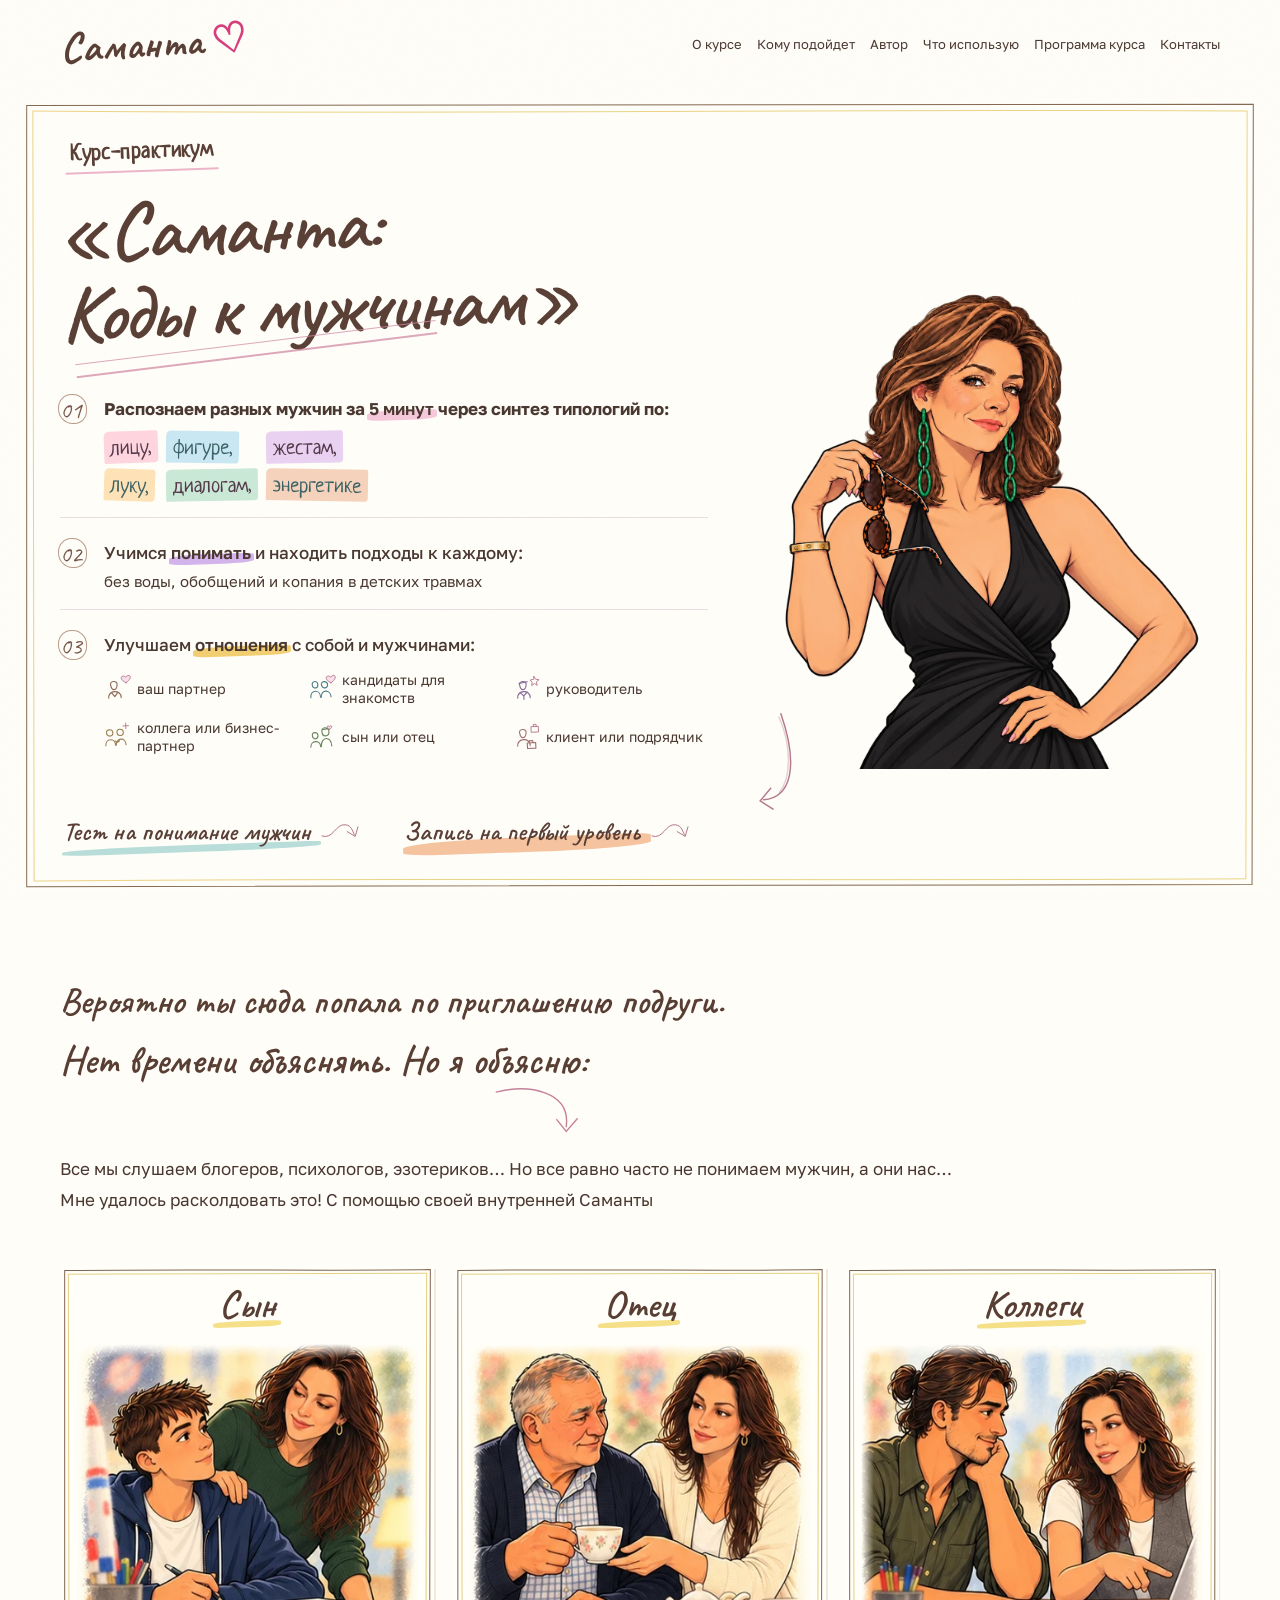
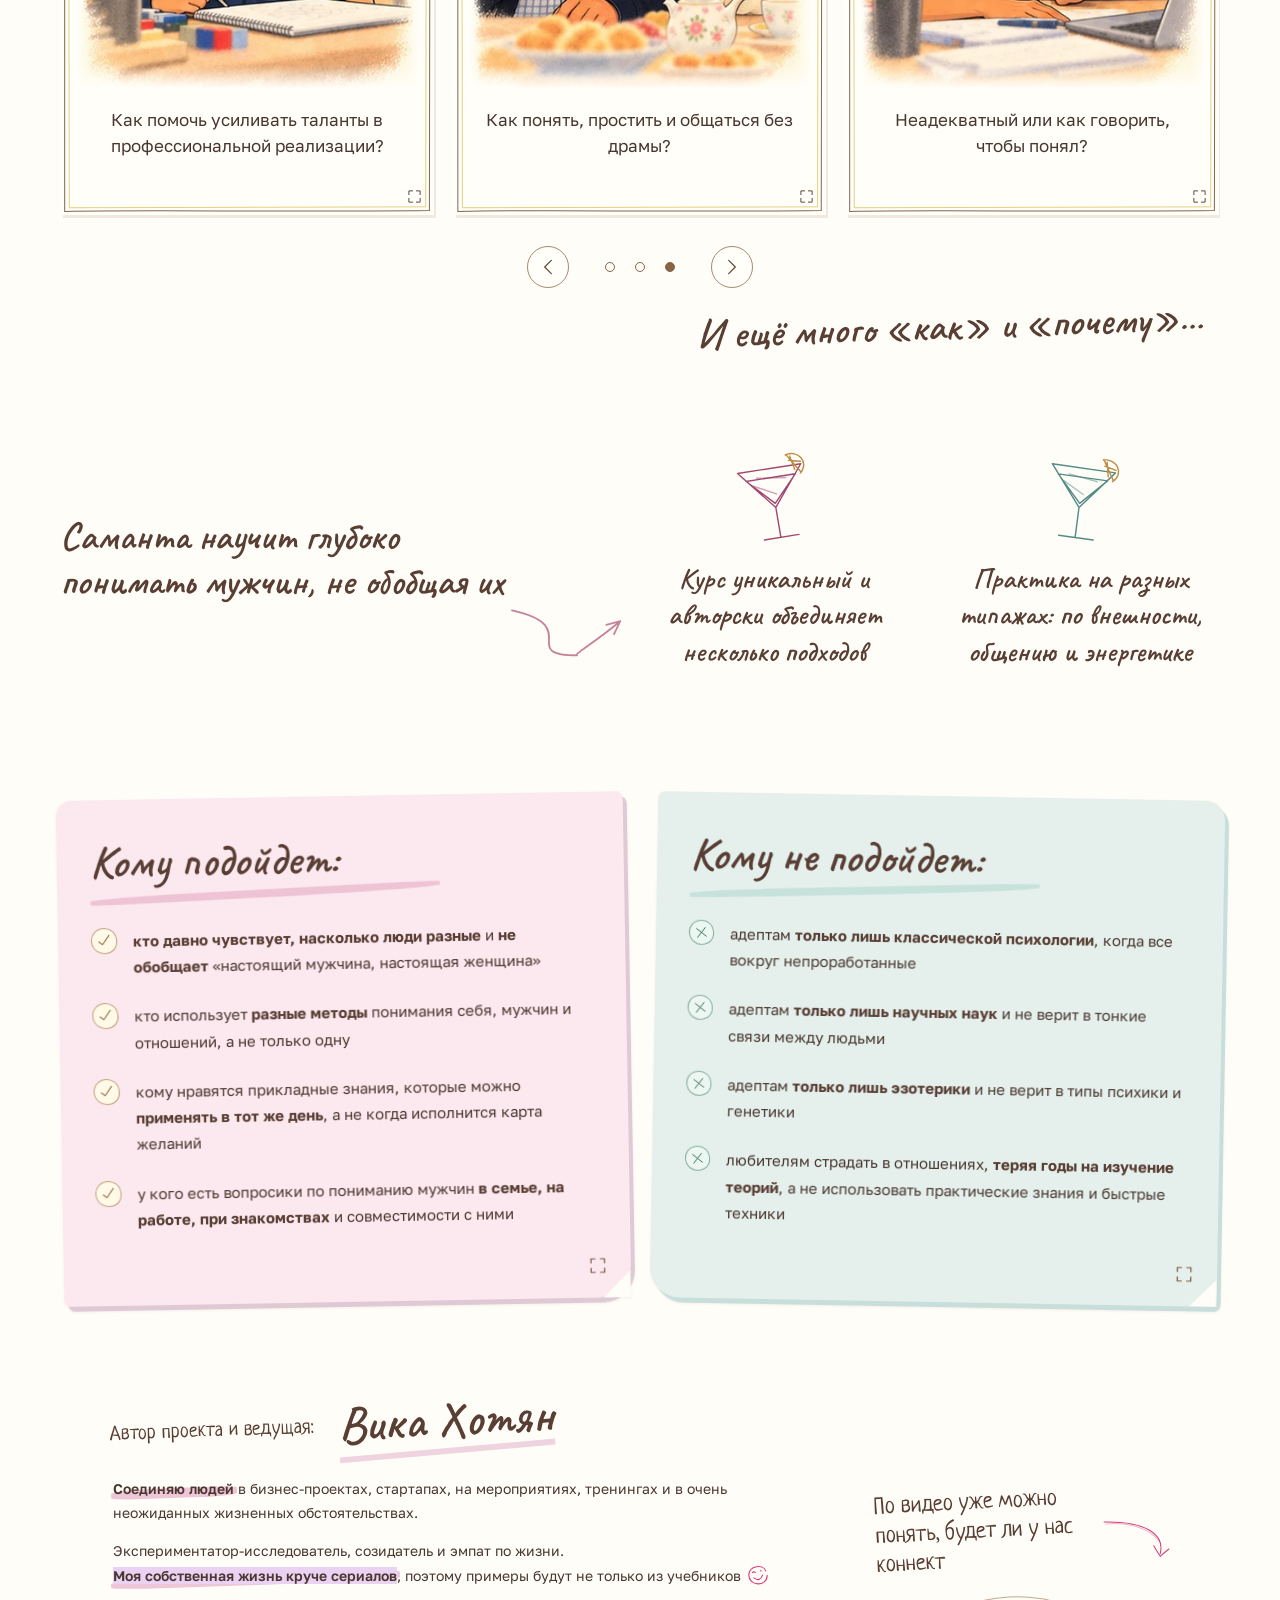
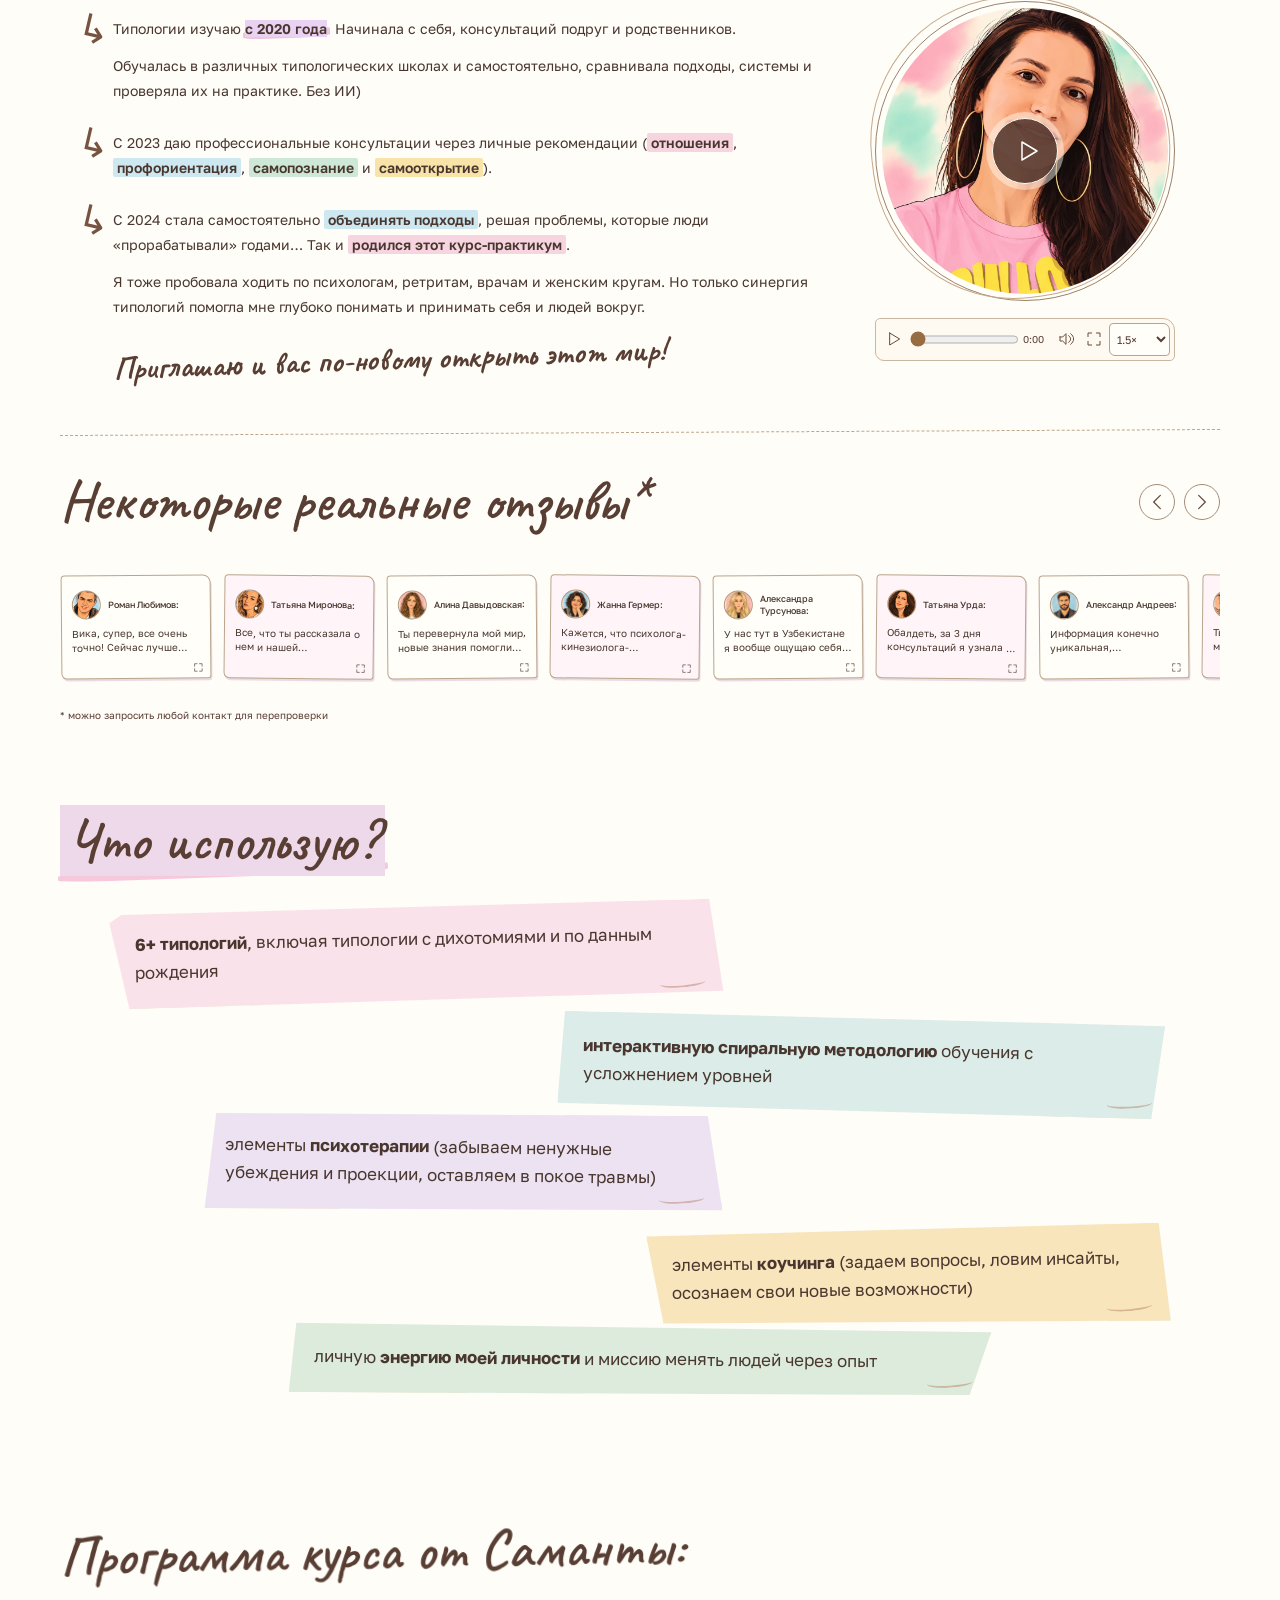
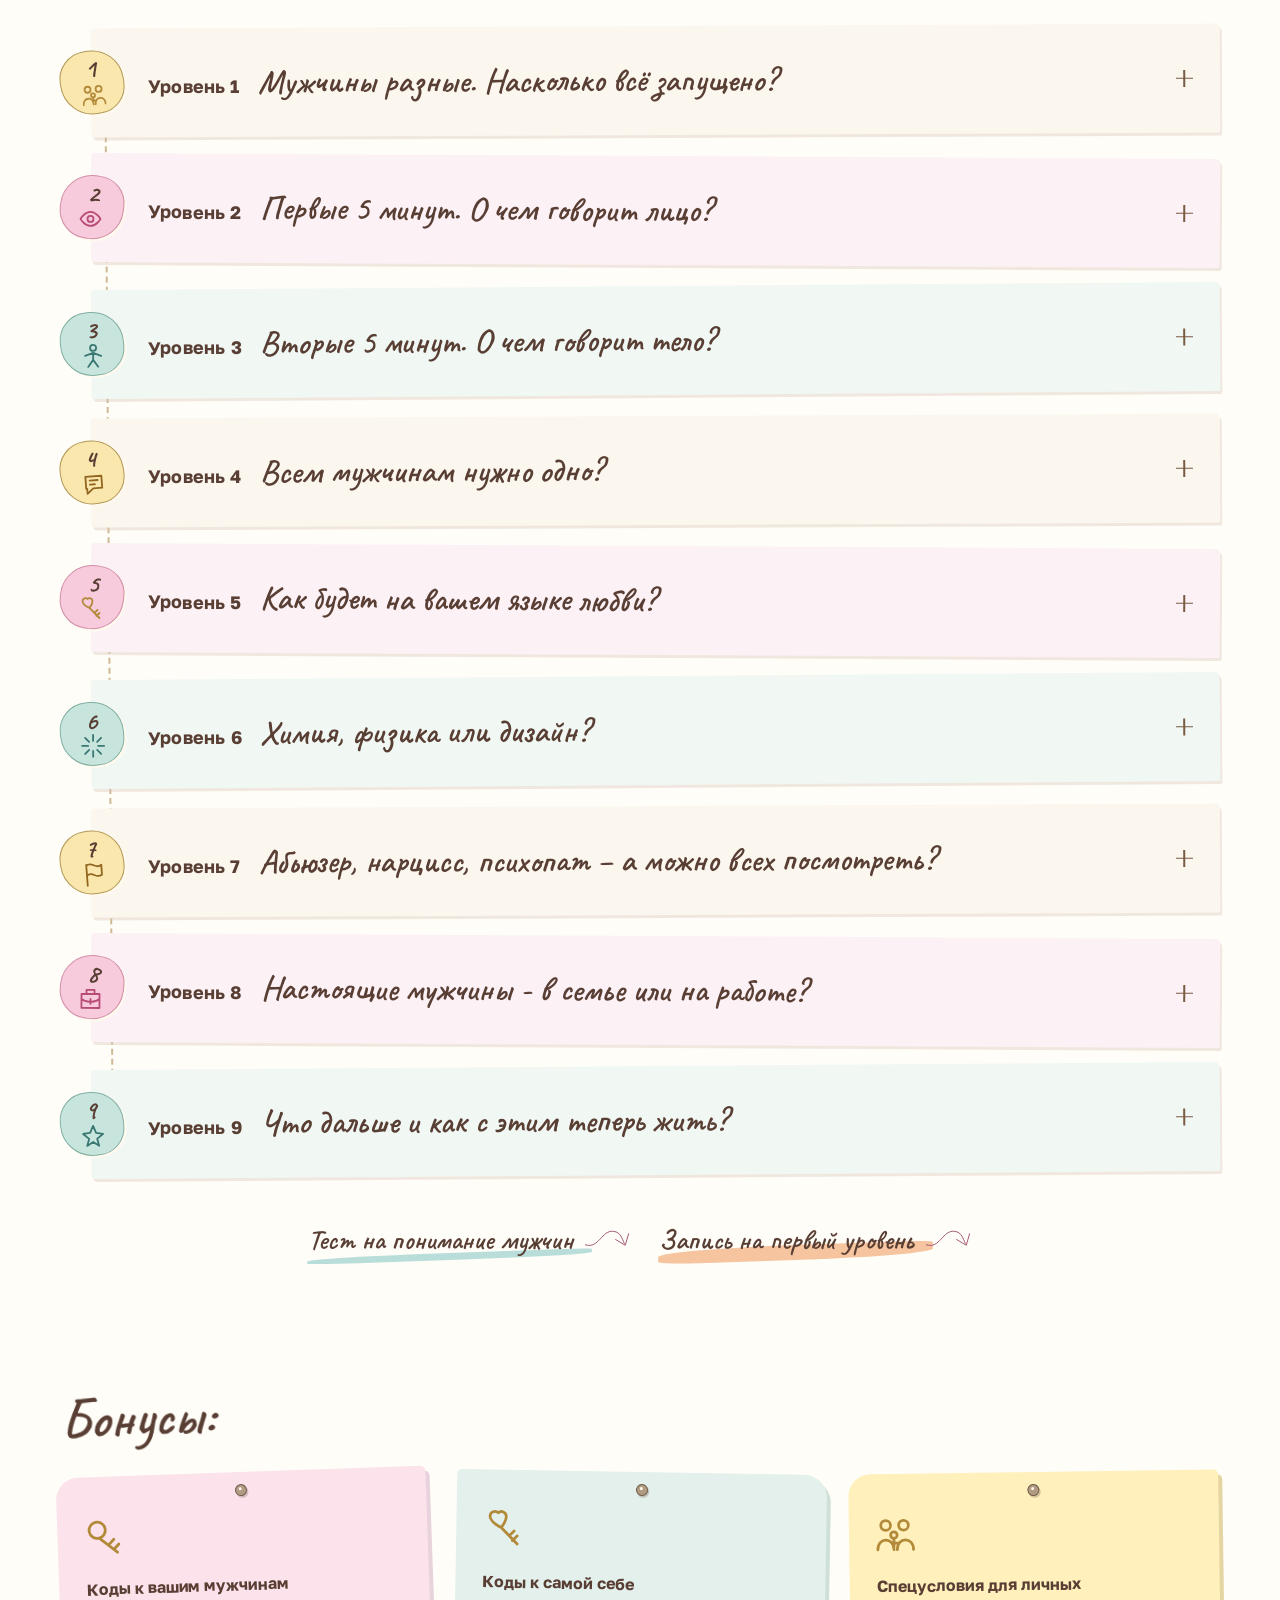
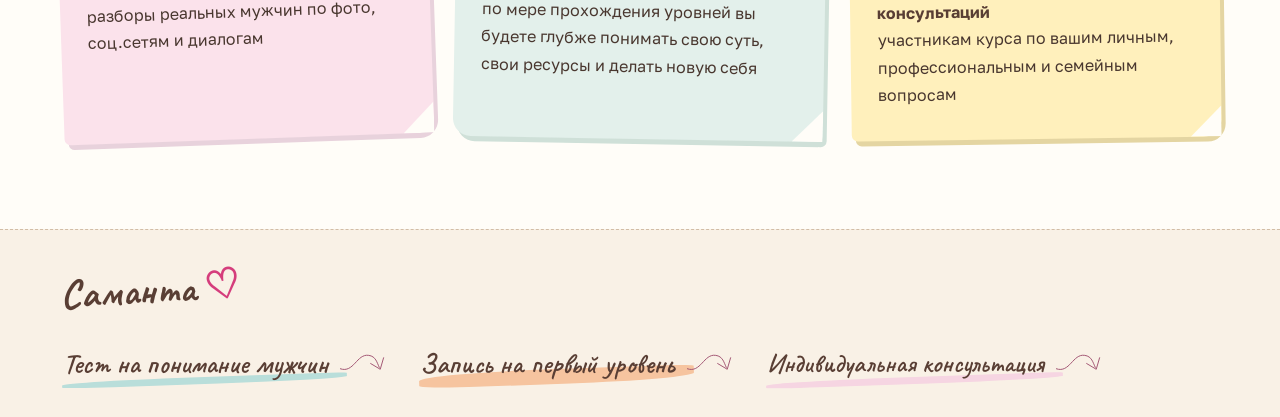
==== commit c844668c: "Уточнить баллы теста и логику лендинга" ====
--- a/site/index.html
+++ b/site/index.html
@@ -1,3 +1 @@
-<!doctype html>
-<html lang="ru"><head><meta charset="utf-8"><meta name="viewport" content="width=device-width, initial-scale=1"><meta name="robots" content="noindex,nofollow"><link rel="icon" href="assets/favicon.svg" type="image/svg+xml"><meta name="theme-color" content="#17473f"><title>Саманта: Коды к мужчинам — курс-практикум Вики Хотян</title>
-<link rel="canonical" href="https://vikakhotian.github.io/types/"><meta name="description" content="Курс-практикум «Саманта: Коды к мужчинам». Программа из девяти уровней. Автор проекта и ведущая: Вика Хотян."><meta property="og:title" content="Саманта: Коды к мужчинам"><meta property="og:description" content="Курс-практикум. Автор проекта и ведущая: Вика Хотян."><meta property="og:type" content="website"><meta property="og:locale" content="ru_RU"><meta property="og:image" content="https://vikakhotian.github.io/types/assets/hero-waist.webp?v=12"><link rel="preload" href="assets/fonts/caveat.woff" as="font" type="font/woff" crossorigin><link rel="stylesheet" href="styles.css?v=18"><link rel="stylesheet" href="scrapbook.css?v=18"><link rel="stylesheet" href="refinements.css?v=18"><script src="site-config.js?v=18" defer></script><script src="site-navigation.js?v=18" defer></script><script src="app.js?v=18" defer></script><script src="fit-dialog.js?v=18" defer></script><script src="summary-arrow.js?v=18" defer></script><link rel="stylesheet" href="expressive.css?v=18"></head><body><a class="skip" href="#main">К содержанию</a><div class="reading-progress" aria-hidden="true"><span id="reading-progress"></span></div><header class="site-header"><a href="https://vikakhotian.github.io/types/" class="wordmark" aria-label="Саманта — на главную" data-site-home="">Саманта<span aria-hidden="true">♡</span></a><button id="menu-toggle" class="menu-toggle" aria-expanded="false" aria-controls="main-nav" aria-label="Открыть меню"><span></span><span></span></button><nav id="main-nav" aria-label="Основное меню"><a href="#about-course">О курсе</a><a href="#fit">Кому подойдет</a><a href="#program">Программа курса</a><a href="https://vikakhotian.github.io/types/booking/" data-site-contact="">Контакты</a><a href="#author">Автор</a><a href="#methods">Что использую</a></nav></header><main id="main"><section id="top" class="hero section"><div class="hero-copy"><h1 data-source-line="0"><span class="course-label">Курс-практикум</span> <span class="hero-title">«Саманта:<br>Коды к мужчинам»</span></h1><div class="hero-statements"><div class="hero-statement"><span class="promise-index" data-ui="">01</span><p class="statement-lead recognition-lead" data-source-line="2">Распознаем разных мужчин за <span class="ink-mark">5 минут</span> через синтез типологий по:</p><p class="statement-detail recognition-grid" data-source-line="3"><span class="recognition-cue">лицу,</span> <span class="recognition-cue">фигуре,</span> <span class="recognition-cue">жестам,</span> <span class="recognition-cue">луку,</span> <span class="recognition-cue">диалогам,</span> <span class="recognition-cue">энергетике</span></p></div><div class="hero-statement"><span class="promise-index" data-ui="">02</span><p class="statement-lead" data-source-line="5">Учимся <span class="ink-mark">понимать</span> и находить подходы к каждому:</p><p class="statement-detail" data-source-line="6">без воды, обобщений и копания в детских травмах</p></div><div class="hero-statement"><span class="promise-index" data-ui="">03</span><p class="statement-lead" data-source-line="8">Улучшаем <span class="ink-mark">отношения</span> с собой и мужчинами:</p><p data-source-line="9" class="statement-detail relations role-grid"><span class="role-item"><svg class="role-person-icon" fill="none" stroke="currentColor" stroke-width="1.6" stroke-linecap="round" stroke-linejoin="round" aria-hidden="true" viewbox="-2 -7 43 45"><path d="M8 10c-3-7 11-8 9 0-1 8-8 8-9 0ZM4 28c-1-12 19-12 18 0"></path><path d="m9 21 4 5 4-5"></path><path class="role-icon-accent accent-heart" d="M30 7C18 1 25-6 30-1c5-6 12 1 0 8Z"></path></svg><span>ваш партнер</span></span> <span class="role-item"><svg class="role-person-icon" fill="none" stroke="currentColor" stroke-width="1.6" stroke-linecap="round" stroke-linejoin="round" aria-hidden="true" viewbox="-2 -7 43 45"><path d="M3 9c-1-6 8-7 8 0 0 6-8 6-8 0Zm13 0c0-6 9-5 9 1-1 6-8 5-9-1ZM0 27c0-12 14-12 14 0m1 0c0-12 14-10 14 0"></path><path class="role-icon-accent accent-heart" d="M30 7C18 1 25-6 30-1c5-6 12 1 0 8Z"></path></svg><span>кандидаты для знакомств</span></span> <span class="role-item"><svg class="role-person-icon" fill="none" stroke="currentColor" stroke-width="1.6" stroke-linecap="round" stroke-linejoin="round" aria-hidden="true" viewbox="-2 -7 43 45"><path d="M8 10c-3-7 11-8 9 0-1 8-8 8-9 0ZM4 28c-1-12 19-12 18 0"></path><path d="m8 20 5 5 5-5m-5 5v5M7 7l12-2"></path><path class="role-icon-accent accent-star" d="m29-2 2 4 5 1-4 3 1 5-4-3-4 3 1-5-3-3 5-1Z"></path></svg><span>руководитель</span></span> <span class="role-item"><svg class="role-person-icon" fill="none" stroke="currentColor" stroke-width="1.6" stroke-linecap="round" stroke-linejoin="round" aria-hidden="true" viewbox="-2 -7 43 45"><path d="M2 9c-1-6 9-6 9 0 0 6-9 6-9 0Zm15 0c-1-6 9-6 9 0s-9 6-9 0ZM0 27c0-11 14-11 14 0m1 0c0-11 14-11 14 0m-15-6 3 2 3-2"></path><path class="role-icon-accent accent-spark" d="m26 0 8 0m-4-4v8"></path></svg><span>коллега или бизнес-партнер</span></span> <span class="role-item"><svg class="role-person-icon" fill="none" stroke="currentColor" stroke-width="1.6" stroke-linecap="round" stroke-linejoin="round" aria-hidden="true" viewbox="-2 -7 43 45"><path d="M3 13c-1-6 8-6 8 0 0 6-8 6-8 0Zm14-5c-2-7 10-8 10 0 0 8-10 8-10 0ZM0 29c0-10 14-10 14 0m1 0c0-15 15-15 15 0M18 5l7-1"></path><path class="role-icon-accent accent-heart" d="M28 5c-5-3-3-7 0-4 3-3 6 1 0 4Z"></path></svg><span>сын или отец</span></span> <span class="role-item"><svg class="role-person-icon" fill="none" stroke="currentColor" stroke-width="1.6" stroke-linecap="round" stroke-linejoin="round" aria-hidden="true" viewbox="-2 -7 43 45"><path d="M8 10c-3-7 11-8 9 0-1 8-8 8-9 0ZM4 28c-1-12 19-12 18 0"></path><path d="M18 24h12v8H18Zm3 0v-3h5v3"></path><path class="role-icon-accent accent-folder" d="M25 1h10v8H25Zm3 0v-3h4v3"></path></svg><span>клиент или подрядчик</span></span> </p></div></div><div class="ctas" data-ui><a class="cta primary" href="https://vikakhotian.github.io/types/test/" data-site-test="">Тест на понимание мужчин<svg xmlns="http://www.w3.org/2000/svg" class="action-arrow" viewbox="0 0 100 60" fill="none" stroke="currentColor" stroke-width="2" stroke-linecap="round" aria-hidden="true"><path d="M5 40C33 50 39 8 64 12c15 2 17 15 22 25M68 29l20 12 7-24"></path></svg></a><a class="cta secondary" href="https://vikakhotian.github.io/types/booking/" data-site-contact="">Запись на первый уровень<svg xmlns="http://www.w3.org/2000/svg" class="action-arrow" viewbox="0 0 100 60" fill="none" stroke="currentColor" stroke-width="2" stroke-linecap="round" aria-hidden="true"><path d="M5 40C33 50 39 8 64 12c15 2 17 15 22 25M68 29l20 12 7-24"></path></svg></a></div></div><figure class="hero-figure"><div class="hero-outline" aria-hidden="true"></div><img src="assets/hero-waist.webp?v=12" width="1254" height="1254" fetchpriority="high" alt="Саманта до пояса: зрелая героиня с каштановыми волосами и длинными зелёными серьгами"><svg class="drawn-arrow" viewbox="0 0 180 95" fill="none" stroke="currentColor" stroke-width="2.5" stroke-linecap="round" aria-hidden="true"><path d="M8 18C100 0 153 20 150 68M132 53l19 21 17-20"></path><path d="M13 22C66 7 119 16 141 39" opacity=".35"></path></svg></figure></section><section id="about-course" class="section topics-section"><div class="intro"><h2 class="intro-title" data-source-line="13"><span class="speech-first">Вероятно ты сюда попала по приглашению подруги.</span> <span class="speech-second">Нет времени объяснять. <span class="explain-phrase">Но я объясню:<svg class="explain-arrow" data-ui aria-hidden="true" viewbox="0 0 120 70" fill="none" stroke="currentColor" stroke-width="1.8" stroke-linecap="round"><path d="M5 9C48-2 100 9 94 53m-12-9 12 15 14-16"></path></svg></span></span></h2><p class="intro-copy" data-source-line="14">Все мы слушаем блогеров, психологов, эзотериков… Но все равно часто не понимаем мужчин, а они нас…<br class="copy-break">Мне удалось расколдовать это! С помощью своей внутренней Саманты</p></div><div class="carousel-shell"><div class="topic-track" id="topic-track" aria-label="Девять карточек о мужчинах" tabindex="0"><button class="insert topic-card" data-topic="0" data-source-line="16" aria-haspopup="dialog"><span class="insert-top"><span class="insert-title">Общение</span></span><span class="scene scene-0" role="img" aria-label="Общение — рисованный сюжет"></span><span class="sr-only"> - </span><span class="insert-question">Почему он не пишет: другой язык любви или отсутствие интереса?</span><span class="enlarge" data-ui aria-hidden="true"><svg class="icon " viewbox="0 0 24 24" fill="none" stroke="currentColor" stroke-width="1.5" stroke-linecap="round" stroke-linejoin="round" aria-hidden="true"><path d="M3 9V3h6m6 0h6v6M3 15v6h6m6 0h6v-6"></path></svg></span></button><button class="insert topic-card" data-topic="1" data-source-line="17" aria-haspopup="dialog"><span class="insert-top"><span class="insert-title">Границы</span></span><span class="scene scene-1" role="img" aria-label="Границы — рисованный сюжет"></span><span class="sr-only"> - </span><span class="insert-question">Ред флаг или особенность характера?</span><span class="enlarge" data-ui aria-hidden="true"><svg class="icon " viewbox="0 0 24 24" fill="none" stroke="currentColor" stroke-width="1.5" stroke-linecap="round" stroke-linejoin="round" aria-hidden="true"><path d="M3 9V3h6m6 0h6v6M3 15v6h6m6 0h6v-6"></path></svg></span></button><button class="insert topic-card" data-topic="3" data-source-line="18" aria-haspopup="dialog"><span class="insert-top"><span class="insert-title">Подарки</span></span><span class="scene scene-2" role="img" aria-label="Подарки — рисованный сюжет"></span><span class="sr-only"> – </span><span class="insert-question">Забота, экономия или жадность?</span><span class="enlarge" data-ui aria-hidden="true"><svg class="icon " viewbox="0 0 24 24" fill="none" stroke="currentColor" stroke-width="1.5" stroke-linecap="round" stroke-linejoin="round" aria-hidden="true"><path d="M3 9V3h6m6 0h6v6M3 15v6h6m6 0h6v-6"></path></svg></span></button><button class="insert topic-card" data-topic="2" data-source-line="20" aria-haspopup="dialog"><span class="insert-top"><span class="insert-title">Верность</span></span><span class="scene scene-4" role="img" aria-label="Верность — рисованный сюжет"></span><span class="sr-only"> – </span><span class="insert-question">Мой идеальный мужчина или общий мужчина?</span><span class="enlarge" data-ui aria-hidden="true"><svg class="icon " viewbox="0 0 24 24" fill="none" stroke="currentColor" stroke-width="1.5" stroke-linecap="round" stroke-linejoin="round" aria-hidden="true"><path d="M3 9V3h6m6 0h6v6M3 15v6h6m6 0h6v-6"></path></svg></span></button><button class="insert topic-card" data-topic="4" data-source-line="19" aria-haspopup="dialog"><span class="insert-top"><span class="insert-title">Знакомства</span></span><span class="scene scene-3" role="img" aria-label="Знакомства — рисованный сюжет"></span><span class="sr-only"> – </span><span class="insert-question">Какой мне подходит и как познакомиться с моим?</span><span class="enlarge" data-ui aria-hidden="true"><svg class="icon " viewbox="0 0 24 24" fill="none" stroke="currentColor" stroke-width="1.5" stroke-linecap="round" stroke-linejoin="round" aria-hidden="true"><path d="M3 9V3h6m6 0h6v6M3 15v6h6m6 0h6v-6"></path></svg></span></button><button class="insert topic-card" data-topic="5" data-source-line="21" aria-haspopup="dialog"><span class="insert-top"><span class="insert-title">Клиенты</span></span><span class="scene scene-5" role="img" aria-label="Клиенты — рисованный сюжет"></span><span class="sr-only"> – </span><span class="insert-question">Как общаться, чтобы быстро покупали, а не выносили мозг?</span><span class="enlarge" data-ui aria-hidden="true"><svg class="icon " viewbox="0 0 24 24" fill="none" stroke="currentColor" stroke-width="1.5" stroke-linecap="round" stroke-linejoin="round" aria-hidden="true"><path d="M3 9V3h6m6 0h6v6M3 15v6h6m6 0h6v-6"></path></svg></span></button><button class="insert topic-card" data-topic="6" data-source-line="22" aria-haspopup="dialog"><span class="insert-top"><span class="insert-title">Сын</span></span><span class="scene scene-6" role="img" aria-label="Сын — рисованный сюжет"></span><span class="sr-only"> – </span><span class="insert-question">Как помочь усиливать таланты в профессиональной реализации?</span><span class="enlarge" data-ui aria-hidden="true"><svg class="icon " viewbox="0 0 24 24" fill="none" stroke="currentColor" stroke-width="1.5" stroke-linecap="round" stroke-linejoin="round" aria-hidden="true"><path d="M3 9V3h6m6 0h6v6M3 15v6h6m6 0h6v-6"></path></svg></span></button><button class="insert topic-card" data-topic="7" data-source-line="23" aria-haspopup="dialog"><span class="insert-top"><span class="insert-title">Отец</span></span><span class="scene scene-7" role="img" aria-label="Отец — рисованный сюжет"></span><span class="sr-only"> – </span><span class="insert-question">Как понять, простить и общаться без драмы?</span><span class="enlarge" data-ui aria-hidden="true"><svg class="icon " viewbox="0 0 24 24" fill="none" stroke="currentColor" stroke-width="1.5" stroke-linecap="round" stroke-linejoin="round" aria-hidden="true"><path d="M3 9V3h6m6 0h6v6M3 15v6h6m6 0h6v-6"></path></svg></span></button><button class="insert topic-card" data-topic="8" data-source-line="24" aria-haspopup="dialog"><span class="insert-top"><span class="insert-title">Коллеги</span></span><span class="scene scene-8" role="img" aria-label="Коллеги — рисованный сюжет"></span><span class="sr-only"> – </span><span class="insert-question">Неадекватный или как говорить, чтобы понял?</span><span class="enlarge" data-ui aria-hidden="true"><svg class="icon " viewbox="0 0 24 24" fill="none" stroke="currentColor" stroke-width="1.5" stroke-linecap="round" stroke-linejoin="round" aria-hidden="true"><path d="M3 9V3h6m6 0h6v6M3 15v6h6m6 0h6v-6"></path></svg></span></button></div><div class="carousel-controls"><button id="topics-prev" class="round-control" aria-label="Предыдущие карточки"><svg class="icon left" viewbox="0 0 24 24" fill="none" stroke="currentColor" stroke-width="1.5" stroke-linecap="round" stroke-linejoin="round" aria-hidden="true"><path d="m8 4 8 8-8 8"></path></svg></button><div id="topic-dots" class="dots" aria-label="Страницы карточек"></div><button id="topics-next" class="round-control" aria-label="Следующие карточки"><svg class="icon " viewbox="0 0 24 24" fill="none" stroke="currentColor" stroke-width="1.5" stroke-linecap="round" stroke-linejoin="round" aria-hidden="true"><path d="m8 4 8 8-8 8"></path></svg></button></div></div><p class="many-questions" data-source-line="25">И ещё много «как» и «почему»…</p><div class="course-summary"><h2 class="" data-source-line="27">Саманта научит глубоко понимать мужчин, не обобщая их</h2><div><article class="method-note"><svg xmlns="http://www.w3.org/2000/svg" class="cocktail-drawing" viewbox="0 0 100 115" fill="none" stroke="currentColor" stroke-width="1.7" stroke-linecap="round" stroke-linejoin="round" aria-hidden="true"><path d="M10 22 87 21 50 69 10 22ZM50 69l1 36m-20 1 42-1M19 33l60-1-29 32-31-31Z"></path><path d="M70 8c16-5 28 13 15 24M71 8l15 23M73 15l14 3M75 10l4 17"></path><path d="m27 40 26 13m-21-22 35 4" opacity=".5"></path></svg><p class="" data-source-line="28">Курс уникальный и авторски объединяет несколько подходов</p></article><article class="practice-note"><svg xmlns="http://www.w3.org/2000/svg" class="cocktail-drawing" viewbox="0 0 100 115" fill="none" stroke="currentColor" stroke-width="1.7" stroke-linecap="round" stroke-linejoin="round" aria-hidden="true"><path d="M10 22 87 21 50 69 10 22ZM50 69l1 36m-20 1 42-1M19 33l60-1-29 32-31-31Z"></path><path d="M70 8c16-5 28 13 15 24M71 8l15 23M73 15l14 3M75 10l4 17"></path><path d="m27 40 26 13m-21-22 35 4" opacity=".5"></path></svg><p class="" data-source-line="29">Практика на разных типажах: по внешности, общению и энергетике</p></article></div></div></section><section class="section fit-section" id="fit"><div class="fit-column yes"><h2 class="" data-source-line="31" id="fit-title-0">Кому подойдет:</h2><ul><li><svg class="icon " viewbox="0 0 24 24" fill="none" stroke="currentColor" stroke-width="1.5" stroke-linecap="round" stroke-linejoin="round" aria-hidden="true"><path d="m4 12 5 5L21 4"></path></svg><span data-source-line="32"><strong>кто давно чувствует, насколько люди разные</strong> и <strong>не обобщает</strong> «настоящий мужчина, настоящая женщина»</span></li><li><svg class="icon " viewbox="0 0 24 24" fill="none" stroke="currentColor" stroke-width="1.5" stroke-linecap="round" stroke-linejoin="round" aria-hidden="true"><path d="m4 12 5 5L21 4"></path></svg><span data-source-line="33">кто использует <strong>разные методы</strong> понимания себя, мужчин и отношений, а не только одну</span></li><li><svg class="icon " viewbox="0 0 24 24" fill="none" stroke="currentColor" stroke-width="1.5" stroke-linecap="round" stroke-linejoin="round" aria-hidden="true"><path d="m4 12 5 5L21 4"></path></svg><span data-source-line="34">кому нравятся прикладные знания, которые можно <strong>применять в тот же день</strong>, а не когда исполнится карта желаний</span></li><li><svg class="icon " viewbox="0 0 24 24" fill="none" stroke="currentColor" stroke-width="1.5" stroke-linecap="round" stroke-linejoin="round" aria-hidden="true"><path d="m4 12 5 5L21 4"></path></svg><span data-source-line="35">у кого есть вопросики по пониманию мужчин <strong>в семье, на работе, при знакомствах</strong> и совместимости с ними</span></li></ul><button class="fit-expand" type="button" data-fit-expand="0" aria-haspopup="dialog" aria-label="Увеличить: Кому подойдет:" data-ui><svg viewbox="0 0 24 24" class="icon" fill="none" stroke="currentColor" stroke-width="1.6" aria-hidden="true"><path d="M3 9V3h6m6 0h6v6M3 15v6h6m6 0h6v-6"></path></svg></button></div><div class="fit-column no"><h2 class="" data-source-line="36" id="fit-title-1">Кому не подойдет:</h2><ul><li><svg class="icon " viewbox="0 0 24 24" fill="none" stroke="currentColor" stroke-width="1.5" stroke-linecap="round" stroke-linejoin="round" aria-hidden="true"><path d="m5 5 14 14M19 5 5 19"></path></svg><span data-source-line="37">адептам <strong>только лишь классической психологии</strong>, когда все вокруг непроработанные</span></li><li><svg class="icon " viewbox="0 0 24 24" fill="none" stroke="currentColor" stroke-width="1.5" stroke-linecap="round" stroke-linejoin="round" aria-hidden="true"><path d="m5 5 14 14M19 5 5 19"></path></svg><span data-source-line="38">адептам <strong>только лишь научных наук</strong> и не верит в тонкие связи между людьми</span></li><li><svg class="icon " viewbox="0 0 24 24" fill="none" stroke="currentColor" stroke-width="1.5" stroke-linecap="round" stroke-linejoin="round" aria-hidden="true"><path d="m5 5 14 14M19 5 5 19"></path></svg><span data-source-line="39">адептам <strong>только лишь эзотерики</strong> и не верит в типы психики и генетики</span></li><li><svg class="icon " viewbox="0 0 24 24" fill="none" stroke="currentColor" stroke-width="1.5" stroke-linecap="round" stroke-linejoin="round" aria-hidden="true"><path d="m5 5 14 14M19 5 5 19"></path></svg><span data-source-line="40">любителям страдать в отношениях, <strong>теряя годы на изучение теорий</strong>, а не использовать практические знания и быстрые техники</span></li></ul><button class="fit-expand" type="button" data-fit-expand="1" aria-haspopup="dialog" aria-label="Увеличить: Кому не подойдет:" data-ui><svg viewbox="0 0 24 24" class="icon" fill="none" stroke="currentColor" stroke-width="1.6" aria-hidden="true"><path d="M3 9V3h6m6 0h6v6M3 15v6h6m6 0h6v-6"></path></svg></button></div></section><section id="author" class="section author-section"><div class="author-heading"><h2 data-source-line="43"><span class="author-label">Автор проекта и ведущая:</span> <span class="author-name">Вика Хотян</span></h2></div><div class="author-layout"><div class="author-notes"><p class="author-note note-0" data-source-line="44"><span class="ink-mark">Соединяю людей</span> в бизнес-проектах, стартапах, на мероприятиях, тренингах и в очень неожиданных жизненных обстоятельствах.</p><p class="author-note note-1" data-source-line="45">Экспериментатор-исследователь, созидатель и эмпат по жизни. <span class="ink-mark ink-lilac">Моя собственная жизнь круче сериалов</span>, поэтому примеры будут не только из учебников<span class="editorial-smile" data-ui="" role="img" aria-label="Улыбка"><svg xmlns="http://www.w3.org/2000/svg" viewbox="0 0 32 32" fill="none" stroke="currentColor" stroke-width="1.5" stroke-linecap="round"><path d="M27 12C25 2 6 2 4 14c-3 15 22 20 24 4M10 12h1m9-1h1M10 19q7 7 12-2"></path></svg></span></p><p class="author-note note-2" data-source-line="46">Типологии изучаю <span class="ink-mark ink-lilac">с 2020 года</span>. Начинала с себя, консультаций подруг и родственников.</p><p class="author-note note-3" data-source-line="47">Обучалась в различных типологических школах и самостоятельно, сравнивала подходы, системы и проверяла их на практике. Без ИИ)</p><p class="author-note note-4" data-source-line="48">С 2023 даю профессиональные консультации через личные рекомендации (<span class="bio-mark bio-pink">отношения</span>, <span class="bio-mark bio-blue">профориентация</span>, <span class="bio-mark bio-green">самопознание</span> и <span class="bio-mark bio-gold">самооткрытие</span>).</p><p class="author-note note-5" data-source-line="49">С 2024 стала самостоятельно <span class="bio-mark bio-blue">объединять подходы</span>, решая проблемы, которые люди «прорабатывали» годами… Так и <span class="bio-mark bio-pink">родился этот курс-практикум</span>.</p><p class="author-note note-6" data-source-line="50">Я тоже пробовала ходить по психологам, ретритам, врачам и женским кругам. Но только синергия типологий помогла мне глубоко понимать и принимать себя и людей вокруг.</p><p class="author-note note-7 author-invitation" data-source-line="51"><strong>Приглашаю и вас по-новому открыть этот мир!</strong></p></div><div class="author-video"><p class="video-invite" data-source-line="52">По видео уже можно понять, будет ли у нас коннект</p><svg class="drawn-arrow" viewbox="0 0 180 95" fill="none" stroke="currentColor" stroke-width="2.5" stroke-linecap="round" aria-hidden="true"><path d="M8 18C100 0 153 20 150 68M132 53l19 21 17-20"></path><path d="M13 22C66 7 119 16 141 39" opacity=".35"></path></svg><div class="video-player" id="video-player"><div class="video-circle"><video id="author-video" playsinline preload="none" poster="assets/vika-cartoon.webp?v=18" aria-label="Видео-знакомство с Викой Хотян" src="assets/vika-web.mp4?v=18"></video><button id="video-overlay" class="video-overlay" aria-label="Смотреть видео"><svg class="icon " viewbox="0 0 24 24" fill="none" stroke="currentColor" stroke-width="1.5" stroke-linecap="round" stroke-linejoin="round" aria-hidden="true"><path d="m7 3 15 9-15 9V3Z"></path></svg></button></div><div class="player-controls"><button id="video-play" class="round-control" aria-label="Воспроизвести видео"><svg class="icon " viewbox="0 0 24 24" fill="none" stroke="currentColor" stroke-width="1.5" stroke-linecap="round" stroke-linejoin="round" aria-hidden="true"><path d="m7 3 15 9-15 9V3Z"></path></svg></button><label class="sr-only" for="video-seek">Позиция воспроизведения</label><input type="range" id="video-seek" min="0" max="100" value="0" step="0.1"><span id="video-time" aria-live="off">0:00</span><button id="video-mute" class="round-control" aria-label="Настроить громкость" aria-expanded="false" aria-controls="video-volume-panel"><svg class="icon " viewbox="0 0 24 24" fill="none" stroke="currentColor" stroke-width="1.5" stroke-linecap="round" stroke-linejoin="round" aria-hidden="true"><path d="M3 9h4l5-5v16l-5-5H3V9Zm13-2c4 3 4 7 0 10m3-13c6 5 6 11 0 16"></path></svg></button><button id="video-enlarge" type="button" class="round-control" aria-label="Увеличить видео" aria-haspopup="dialog"><svg class="icon" viewbox="0 0 24 24" fill="none" stroke="currentColor" stroke-width="1.5"><path d="M3 9V3h6m6 0h6v6M3 15v6h6m6 0h6v-6"></path></svg></button><select id="video-rate" class="video-rate" aria-label="Скорость воспроизведения"><option value="1">1×</option><option value="1.25">1.25×</option><option value="1.5" selected>1.5×</option><option value="1.75">1.75×</option><option value="2">2×</option></select></div><p id="video-error" class="video-error" hidden>Не удалось загрузить видео. <button id="video-retry" type="button">Повторить</button> <a href="assets/vika-web.mp4">Открыть видео отдельно</a></p><div id="video-volume-panel" class="volume-panel" hidden=""><label for="video-volume">Громкость</label><input id="video-volume" type="range" min="0" max="1" step="0.05" value="0.25" aria-label="Громкость видео"></div></div></div></div></section><section id="reviews" class="section reviews-section"><div class="section-title-row"><h2 data-source-line="54">Некоторые реальные отзывы*</h2><div class="review-controls"><button id="reviews-prev" class="round-control" aria-label="Предыдущие отзывы"><svg class="icon left" viewbox="0 0 24 24" fill="none" stroke="currentColor" stroke-width="1.5" stroke-linecap="round" stroke-linejoin="round" aria-hidden="true"><path d="m8 4 8 8-8 8"></path></svg></button><button id="reviews-next" class="round-control" aria-label="Следующие отзывы"><svg class="icon " viewbox="0 0 24 24" fill="none" stroke="currentColor" stroke-width="1.5" stroke-linecap="round" stroke-linejoin="round" aria-hidden="true"><path d="m8 4 8 8-8 8"></path></svg></button></div></div><div class="review-track" id="review-track" tabindex="0" aria-label="Отзывы"><button class="review" data-review="8" data-source-line="63" aria-haspopup="dialog" data-avatar="8"><span class="review-author"><span class="review-avatar avatar-8 latest-portrait portrait-roman" aria-hidden="true" data-ui title="Условная иллюстрация"></span><span class="review-name">Роман Любимов:</span></span> <span class="review-quote">Вика, супер, все очень точно! Сейчас лучше понимаю себя, свою миссию на новом этапе жизни, особенно про продвижение себя в ютьюбе.</span><span class="review-more" aria-hidden="true" data-ui><svg class="icon " viewbox="0 0 24 24" fill="none" stroke="currentColor" stroke-width="1.5" stroke-linecap="round" stroke-linejoin="round" aria-hidden="true"><path d="M3 9V3h6m6 0h6v6M3 15v6h6m6 0h6v-6"></path></svg></span></button><button class="review" data-review="7" data-source-line="62" aria-haspopup="dialog" data-avatar="7"><span class="review-author"><span class="review-avatar avatar-7 latest-portrait portrait-tatyana-mironova" aria-hidden="true" data-ui title="Условная иллюстрация"></span><span class="review-name">Татьяна Миронова:</span></span> <span class="review-quote">Все, что ты рассказала о нем и нашей совместимости, это шоковый шок. Описание того, кто мне подходит это и есть тот образ мужчины, который бы я хотела реально видеть рядом с собой</span><span class="review-more" aria-hidden="true" data-ui><svg class="icon " viewbox="0 0 24 24" fill="none" stroke="currentColor" stroke-width="1.5" stroke-linecap="round" stroke-linejoin="round" aria-hidden="true"><path d="M3 9V3h6m6 0h6v6M3 15v6h6m6 0h6v-6"></path></svg></span></button><button class="review" data-review="0" data-source-line="55" aria-haspopup="dialog" data-avatar="0"><span class="review-author"><span class="review-avatar avatar-0 new-portrait portrait-alina" aria-hidden="true" data-ui title="Рисованный портрет по фотографии"></span><span class="review-name">Алина Давыдовская:</span></span> <span class="review-quote">Ты перевернула мой мир, новые знания помогли мне лучше понять моих родителей, мужа и собственного ребенка</span><span class="review-more" aria-hidden="true" data-ui><svg class="icon " viewbox="0 0 24 24" fill="none" stroke="currentColor" stroke-width="1.5" stroke-linecap="round" stroke-linejoin="round" aria-hidden="true"><path d="M3 9V3h6m6 0h6v6M3 15v6h6m6 0h6v-6"></path></svg></span></button><button class="review" data-review="1" data-source-line="56" aria-haspopup="dialog" data-avatar="1"><span class="review-author"><span class="review-avatar avatar-1 new-portrait portrait-zhanna" aria-hidden="true" data-ui title="Рисованный портрет по фотографии"></span><span class="review-name">Жанна Гермер:</span></span> <span class="review-quote">Кажется, что психолога-кинезиолога- биотехнолога удивить уже нечем. Но! Теперь поняла, каких людей мне в команду искать и какие партнеры подходят.</span><span class="review-more" aria-hidden="true" data-ui><svg class="icon " viewbox="0 0 24 24" fill="none" stroke="currentColor" stroke-width="1.5" stroke-linecap="round" stroke-linejoin="round" aria-hidden="true"><path d="M3 9V3h6m6 0h6v6M3 15v6h6m6 0h6v-6"></path></svg></span></button><button class="review" data-review="2" data-source-line="57" aria-haspopup="dialog" data-avatar="2" data-portrait="alexandra-tursunova"><span class="review-author"><span class="review-avatar avatar-2 real-avatar portrait-alexandra-tursunova" aria-hidden="true" data-ui title="Рисованный портрет автора отзыва"></span><span class="review-name">Александра Турсунова:</span></span> <span class="review-quote">У нас тут в Узбекистане я вообще ощущаю себя единственной волшебницей, которой доступны знания не для всех))</span><span class="review-more" aria-hidden="true" data-ui><svg class="icon " viewbox="0 0 24 24" fill="none" stroke="currentColor" stroke-width="1.5" stroke-linecap="round" stroke-linejoin="round" aria-hidden="true"><path d="M3 9V3h6m6 0h6v6M3 15v6h6m6 0h6v-6"></path></svg></span></button><button class="review" data-review="3" data-source-line="58" aria-haspopup="dialog" data-avatar="3"><span class="review-author"><span class="review-avatar avatar-3 portrait-tatyana-urda" aria-hidden="true" data-ui title="Условная иллюстрация"></span><span class="review-name">Татьяна Урда:</span></span> <span class="review-quote">Обалдеть, за 3 дня консультаций я узнала о себе и муже столько, сколько не узнавала за полгода лекций по саморазвитию!</span><span class="review-more" aria-hidden="true" data-ui><svg class="icon " viewbox="0 0 24 24" fill="none" stroke="currentColor" stroke-width="1.5" stroke-linecap="round" stroke-linejoin="round" aria-hidden="true"><path d="M3 9V3h6m6 0h6v6M3 15v6h6m6 0h6v-6"></path></svg></span></button><button class="review" data-review="6" data-source-line="61" aria-haspopup="dialog" data-avatar="6" data-portrait="alexander-andreev"><span class="review-author"><span class="review-avatar avatar-6 real-avatar portrait-alexander-andreev" aria-hidden="true" data-ui title="Рисованный портрет автора отзыва"></span><span class="review-name">Александр Андреев:</span></span> <span class="review-quote">Информация конечно уникальная, периодически переслушиваю и для себя, и для формирования своего тренинга для лидеров</span><span class="review-more" aria-hidden="true" data-ui><svg class="icon " viewbox="0 0 24 24" fill="none" stroke="currentColor" stroke-width="1.5" stroke-linecap="round" stroke-linejoin="round" aria-hidden="true"><path d="M3 9V3h6m6 0h6v6M3 15v6h6m6 0h6v-6"></path></svg></span></button><button class="review" data-review="9" data-source-line="64" aria-haspopup="dialog" data-avatar="9"><span class="review-author"><span class="review-avatar avatar-9 latest-portrait portrait-maria" aria-hidden="true" data-ui title="Условная иллюстрация"></span><span class="review-name">Мария Урюпина:</span></span> <span class="review-quote">Ты перевернула наш с мужем мир! Мы теперь везде, где бываем, анализируем типажи людей и надо ли с ними связываться)))</span><span class="review-more" aria-hidden="true" data-ui><svg class="icon " viewbox="0 0 24 24" fill="none" stroke="currentColor" stroke-width="1.5" stroke-linecap="round" stroke-linejoin="round" aria-hidden="true"><path d="M3 9V3h6m6 0h6v6M3 15v6h6m6 0h6v-6"></path></svg></span></button><button class="review" data-review="10" data-source-line="65" aria-haspopup="dialog" data-avatar="10"><span class="review-author"><span class="review-avatar avatar-10 latest-portrait portrait-stanislav" aria-hidden="true" data-ui title="Условная иллюстрация"></span><span class="review-name">Станислав Кочуковский:</span></span> <span class="review-quote">Я наконец-то понял, почему часто не довожу дела до конца и почему выбираю не тех девушек. Теперь появилось понимание, кто мне реально нужен и с какой мотивацией мне двигаться в делах</span><span class="review-more" aria-hidden="true" data-ui><svg class="icon " viewbox="0 0 24 24" fill="none" stroke="currentColor" stroke-width="1.5" stroke-linecap="round" stroke-linejoin="round" aria-hidden="true"><path d="M3 9V3h6m6 0h6v6M3 15v6h6m6 0h6v-6"></path></svg></span></button><button class="review" data-review="4" data-source-line="59" aria-haspopup="dialog" data-avatar="4"><span class="review-author"><span class="review-avatar avatar-4 new-portrait portrait-mikhail" aria-hidden="true" data-ui title="Рисованный портрет по фотографии"></span><span class="review-name">Михаил Цыганков:</span></span> <span class="review-quote">Ты мне реально раскрыла глаза на мою необычную породу, я теперь знаю, как двигаться профессионально так чтобы мне это было легко и в кайф!</span><span class="review-more" aria-hidden="true" data-ui><svg class="icon " viewbox="0 0 24 24" fill="none" stroke="currentColor" stroke-width="1.5" stroke-linecap="round" stroke-linejoin="round" aria-hidden="true"><path d="M3 9V3h6m6 0h6v6M3 15v6h6m6 0h6v-6"></path></svg></span></button><button class="review" data-review="5" data-source-line="60" aria-haspopup="dialog" data-avatar="5"><span class="review-author"><span class="review-avatar avatar-5 latest-portrait portrait-natalia" aria-hidden="true" data-ui title="Условная иллюстрация"></span><span class="review-name">Наталья Акулина:</span></span> <span class="review-quote">Спасибо большое за консультацию, она очень помогла при выборе ВУЗа для сына, когда мы поняли какие сильные стороны его личности нужно дальше развивать</span><span class="review-more" aria-hidden="true" data-ui><svg class="icon " viewbox="0 0 24 24" fill="none" stroke="currentColor" stroke-width="1.5" stroke-linecap="round" stroke-linejoin="round" aria-hidden="true"><path d="M3 9V3h6m6 0h6v6M3 15v6h6m6 0h6v-6"></path></svg></span></button></div><p class="review-footnote">* можно запросить любой контакт для перепроверки</p></section><section class="methods-note section" id="methods"><h2><span class="ink-mark">Что использую?</span></h2><ul class="methods-list"><li><strong>6+ типологий</strong>, включая типологии с дихотомиями и по данным рождения</li><li><strong>интерактивную спиральную методологию</strong> обучения с усложнением уровней</li><li>элементы <strong>психотерапии</strong> (забываем ненужные убеждения и проекции, оставляем в покое травмы)</li><li>элементы <strong>коучинга</strong> (задаем вопросы, ловим инсайты, осознаем свои новые возможности)</li><li>личную <strong>энергию моей личности</strong> и миссию менять людей через опыт</li></ul></section><section id="program" class="section program-section"><h2 class="" data-source-line="66">Программа курса от Саманты:</h2><div class="levels"><details class="level"><summary><span class="level-badge" aria-hidden="true"><span class="level-step-number" data-ui="">1</span><svg class="icon bonus-key-icon" viewbox="0 0 24 24" fill="none" stroke="currentColor" stroke-width="1.5" stroke-linecap="round" stroke-linejoin="round" aria-hidden="true"><path d="M6 10a3 3 0 1 0 0-6 3 3 0 0 0 0 6Zm11 0a3 3 0 1 0 0-6 3 3 0 0 0 0 6ZM1 22c0-8 10-8 10 0m2 0c0-8 10-8 10 0M9 13a2 2 0 1 1 4 0 2 2 0 0 1-4 0Zm2 2v5m0-2h3"></path></svg></span><span class="level-heading" data-source-line="67"><span class="level-number">Уровень 1</span> <span class="level-title">Мужчины разные. Насколько всё запущено?</span></span><span class="level-toggle" aria-hidden="true"></span></summary><div class="level-description"><p class="" data-source-line="68">Знакомимся с мировыми типологиями: внешность, телесность, психотипы, смешанные проявления и энергетика. Пробуем первые разборы и смотрим, как всё это использовать в семье, знакомствах и работе.</p></div></details><details class="level"><summary><span class="level-badge" aria-hidden="true"><span class="level-step-number" data-ui="">2</span><svg class="icon " viewbox="0 0 24 24" fill="none" stroke="currentColor" stroke-width="1.5" stroke-linecap="round" stroke-linejoin="round" aria-hidden="true"><path d="M2 12s4-7 10-7 10 7 10 7-4 7-10 7S2 12 2 12Zm10-3a3 3 0 1 0 0 6 3 3 0 0 0 0-6"></path></svg></span><span class="level-heading" data-source-line="69"><span class="level-number">Уровень 2</span> <span class="level-title">Первые 5 минут. О чем говорит лицо?</span></span><span class="level-toggle" aria-hidden="true"></span></summary><div class="level-description"><p class="" data-source-line="70">Учимся понимать психику по зонам лица, сопоставлять признаки и впечатление. Разбираемся с научным обоснованием, подбираем пин-коды к ярким признакам.</p></div></details><details class="level"><summary><span class="level-badge" aria-hidden="true"><span class="level-step-number" data-ui="">3</span><svg class="icon " viewbox="0 0 24 24" fill="none" stroke="currentColor" stroke-width="1.5" stroke-linecap="round" stroke-linejoin="round" aria-hidden="true"><path d="M12 7a3 3 0 1 0 0-6 3 3 0 0 0 0 6Zm-8 5 8-3 8 3m-8-3v7m0 0-5 7m5-7 5 7"></path></svg></span><span class="level-heading" data-source-line="71"><span class="level-number">Уровень 3</span> <span class="level-title">Вторые 5 минут. О чем говорит тело?</span></span><span class="level-toggle" aria-hidden="true"></span></summary><div class="level-description"><p class="" data-source-line="72">Учимся распознавать типы телесности и соматологии, жесты, голос и эго-состояния.</p><p class="" data-source-line="73">Разбираемся со связями в характере и «толстой костью».</p></div></details><details class="level"><summary><span class="level-badge" aria-hidden="true"><span class="level-step-number" data-ui="">4</span><svg class="icon " viewbox="0 0 24 24" fill="none" stroke="currentColor" stroke-width="1.5" stroke-linecap="round" stroke-linejoin="round" aria-hidden="true"><path d="M4 4h16v12h-9l-6 5v-5H4V4Zm4 4h8m-8 4h5"></path></svg></span><span class="level-heading" data-source-line="74"><span class="level-number">Уровень 4</span> <span class="level-title">Всем мужчинам нужно одно?</span></span><span class="level-toggle" aria-hidden="true"></span></summary><div class="level-description"><p class="" data-source-line="75">Собираем знания, добавляем диалоги и погружаемся в 16-типные типологии. Лучше понимаем себя и почему кто-то бесит, кто-то чарует, а кто-то одновременно.</p></div></details><details class="level"><summary><span class="level-badge" aria-hidden="true"><span class="level-step-number" data-ui="">5</span><svg class="icon bonus-key-icon" viewbox="0 0 24 24" fill="none" stroke="currentColor" stroke-width="1.5" stroke-linecap="round" stroke-linejoin="round" aria-hidden="true"><path d="M11 11s-7-3-7-7a3 3 0 0 1 5-2 3 3 0 0 1 5 2c0 3-3 7-3 7Zm0 0 10 10m-5-5 3-3m-1 6 3-3"></path></svg></span><span class="level-heading" data-source-line="76"><span class="level-number">Уровень 5</span> <span class="level-title">Как будет на вашем языке любви?</span></span><span class="level-toggle" aria-hidden="true"></span></summary><div class="level-description"><p class="" data-source-line="77">Углубляем знания: сильные и уязвимые места, ценности, зоны раздражения, способы общения и языков любви. Смотрим на смешанные проявления, различия и ваши совместимости.</p></div></details><details class="level"><summary><span class="level-badge" aria-hidden="true"><span class="level-step-number" data-ui="">6</span><svg class="icon " viewbox="0 0 24 24" fill="none" stroke="currentColor" stroke-width="1.5" stroke-linecap="round" stroke-linejoin="round" aria-hidden="true"><path d="M12 1v6m0 10v6M1 12h6m10 0h6M4 4l4 4m8 8 4 4M4 20l4-4m8-8 4-4"></path></svg></span><span class="level-heading" data-source-line="78"><span class="level-number">Уровень 6</span> <span class="level-title">Химия, физика или дизайн?</span></span><span class="level-toggle" aria-hidden="true"></span></summary><div class="level-description"><p class="" data-source-line="79">Изучаем, кто с кем, почему тянет и что с этим делать. Добавляем типологии по данным рождения. Обсуждаем разные типы любови и ее сохранение, разную сексологию, типы привязанности и развязанности.</p></div></details><details class="level"><summary><span class="level-badge" aria-hidden="true"><span class="level-step-number" data-ui="">7</span><svg class="icon " viewbox="0 0 24 24" fill="none" stroke="currentColor" stroke-width="1.5" stroke-linecap="round" stroke-linejoin="round" aria-hidden="true"><path d="M5 23V2m0 1c6-5 9 5 15 0v10c-7 4-9-5-15 0"></path></svg></span><span class="level-heading" data-source-line="80"><span class="level-number">Уровень 7</span> <span class="level-title">Абьюзер, нарцисс, психопат – а можно всех посмотреть?</span></span><span class="level-toggle" aria-hidden="true"></span></summary><div class="level-description"><p class="" data-source-line="81">Как знакомиться, какие вопросы задавать и как быстро замечать ред флаги. Разбираем заботу, щедрость, ответственность, давление и нарушения границ.</p></div></details><details class="level"><summary><span class="level-badge" aria-hidden="true"><span class="level-step-number" data-ui="">8</span><svg class="icon " viewbox="0 0 24 24" fill="none" stroke="currentColor" stroke-width="1.5" stroke-linecap="round" stroke-linejoin="round" aria-hidden="true"><path d="M3 7h18v14H3V7Zm5 0V3h8v4M3 12c5 4 13 4 18 0m-9 0v5"></path></svg></span><span class="level-heading" data-source-line="82"><span class="level-number">Уровень 8</span> <span class="level-title">Настоящие мужчины - в семье или на работе?</span></span><span class="level-toggle" aria-hidden="true"></span></summary><div class="level-description"><p class="" data-source-line="83">Босс, коллега, клиент. Учимся лучше договариваться и быть незаменимой.</p><p class="" data-source-line="84">Муж, сын, отец. Учимся лучше понимать, общаться, мириться и помогать с реализацией.</p></div></details><details class="level"><summary><span class="level-badge" aria-hidden="true"><span class="level-step-number" data-ui="">9</span><svg class="icon " viewbox="0 0 24 24" fill="none" stroke="currentColor" stroke-width="1.5" stroke-linecap="round" stroke-linejoin="round" aria-hidden="true"><path d="m12 2 3 7 7 1-6 5 2 7-6-4-6 4 2-7-6-5 7-1Z"></path></svg></span><span class="level-heading" data-source-line="85"><span class="level-number">Уровень 9</span> <span class="level-title">Что дальше и как с этим теперь жить?</span></span><span class="level-toggle" aria-hidden="true"></span></summary><div class="level-description"><p class="" data-source-line="86">Разбираем сложные вопросы, ситуации и мужчин. Формируем план на более продвинутые уровни жизни.</p></div></details></div><div class="program-cta"><div class="ctas" data-ui><a class="cta primary" href="https://vikakhotian.github.io/types/test/" data-site-test="">Тест на понимание мужчин<svg xmlns="http://www.w3.org/2000/svg" class="action-arrow" viewbox="0 0 100 60" fill="none" stroke="currentColor" stroke-width="2" stroke-linecap="round" aria-hidden="true"><path d="M5 40C33 50 39 8 64 12c15 2 17 15 22 25M68 29l20 12 7-24"></path></svg></a><a class="cta secondary" href="https://vikakhotian.github.io/types/booking/" data-site-contact="">Запись на первый уровень<svg xmlns="http://www.w3.org/2000/svg" class="action-arrow" viewbox="0 0 100 60" fill="none" stroke="currentColor" stroke-width="2" stroke-linecap="round" aria-hidden="true"><path d="M5 40C33 50 39 8 64 12c15 2 17 15 22 25M68 29l20 12 7-24"></path></svg></a></div></div></section><section id="bonuses" class="section bonuses-section"><h2 class="" data-source-line="88">Бонусы:</h2><div class="bonuses"><article class="bonus bonus-0"><span class="bonus-pin" aria-hidden="true"></span><svg class="icon " viewbox="0 0 24 24" fill="none" stroke="currentColor" stroke-width="1.5" stroke-linecap="round" stroke-linejoin="round" aria-hidden="true"><path d="M9 13a5 5 0 1 0-6-4 5 5 0 0 0 6 4Zm0 0 11 9m-5-5 3-3m0 6 3-3"></path></svg><p data-source-line="89"><strong class="bonus-title">Коды к вашим мужчинам</strong><br>разборы реальных мужчин по фото, соц.сетям и диалогам</p></article><article class="bonus bonus-1"><span class="bonus-pin" aria-hidden="true"></span><svg class="icon bonus-key-icon" viewbox="0 0 24 24" fill="none" stroke="currentColor" stroke-width="1.5" stroke-linecap="round" stroke-linejoin="round" aria-hidden="true"><path d="M11 11s-7-3-7-7a3 3 0 0 1 5-2 3 3 0 0 1 5 2c0 3-3 7-3 7Zm0 0 10 10m-5-5 3-3m-1 6 3-3"></path></svg><p data-source-line="90"><strong class="bonus-title">Коды к самой себе</strong><br>по мере прохождения уровней вы будете глубже понимать свою суть, свои ресурсы и делать новую себя</p></article><article class="bonus bonus-2"><span class="bonus-pin" aria-hidden="true"></span><svg class="icon bonus-key-icon" viewbox="0 0 24 24" fill="none" stroke="currentColor" stroke-width="1.5" stroke-linecap="round" stroke-linejoin="round" aria-hidden="true"><path d="M6 10a3 3 0 1 0 0-6 3 3 0 0 0 0 6Zm11 0a3 3 0 1 0 0-6 3 3 0 0 0 0 6ZM1 22c0-8 10-8 10 0m2 0c0-8 10-8 10 0M9 13a2 2 0 1 1 4 0 2 2 0 0 1-4 0Zm2 2v5m0-2h3"></path></svg><p data-source-line="91"><strong class="bonus-title">Спецусловия для личных консультаций</strong><br>участникам курса по вашим личным, профессиональным и семейным вопросам</p></article></div></section></main><footer class="footer"><div class="footer-inner"><a href="https://vikakhotian.github.io/types/" class="wordmark" data-site-home="">Саманта<span aria-hidden="true">♡</span></a><div class="ctas" data-ui><a class="cta primary" href="https://vikakhotian.github.io/types/test/" data-site-test="">Тест на понимание мужчин<svg xmlns="http://www.w3.org/2000/svg" class="action-arrow" viewbox="0 0 100 60" fill="none" stroke="currentColor" stroke-width="2" stroke-linecap="round" aria-hidden="true"><path d="M5 40C33 50 39 8 64 12c15 2 17 15 22 25M68 29l20 12 7-24"></path></svg></a><a class="cta secondary" href="https://vikakhotian.github.io/types/booking/" data-site-contact="">Запись на первый уровень<svg xmlns="http://www.w3.org/2000/svg" class="action-arrow" viewbox="0 0 100 60" fill="none" stroke="currentColor" stroke-width="2" stroke-linecap="round" aria-hidden="true"><path d="M5 40C33 50 39 8 64 12c15 2 17 15 22 25M68 29l20 12 7-24"></path></svg></a><a class="cta consultation-footer" data-site-consultation href="https://vikakhotian.github.io/types/consultation/">Индивидуальная консультация<svg class="action-arrow" viewbox="0 0 100 60" fill="none" stroke="currentColor" stroke-width="2" stroke-linecap="round" aria-hidden="true"><path d="M5 40C33 50 39 8 64 12c15 2 17 15 22 25M68 29l20 12 7-24"></path></svg></a></div></div></footer><button id="back-top" class="back-top" aria-label="Наверх" hidden><svg class="icon " viewbox="0 0 24 24" fill="none" stroke="currentColor" stroke-width="1.5" stroke-linecap="round" stroke-linejoin="round" aria-hidden="true"><path d="M3 12h17m-6-6 6 6-6 6"></path></svg></button><dialog id="card-dialog" class="card-dialog" aria-labelledby="dialog-title"><button id="dialog-close" class="dialog-close round-control" aria-label="Закрыть"><svg class="icon " viewbox="0 0 24 24" fill="none" stroke="currentColor" stroke-width="1.5" stroke-linecap="round" stroke-linejoin="round" aria-hidden="true"><path d="m4 4 16 16M20 4 4 20"></path></svg></button><div id="dialog-avatar" class="review-avatar dialog-avatar" hidden="" aria-hidden="true"></div><div id="dialog-scene" class="scene dialog-scene" aria-hidden="true"></div><h2 id="dialog-title"></h2><p id="dialog-copy"></p></dialog><script id="topic-data" type="application/json">[{"title": "Общение", "question": "Почему он не пишет: другой язык любви или отсутствие интереса?", "scene": 0}, {"title": "Границы", "question": "Ред флаг или особенность характера?", "scene": 1}, {"title": "Верность", "question": "Мой идеальный мужчина или общий мужчина?", "scene": 4}, {"title": "Подарки", "question": "Забота, экономия или жадность?", "scene": 2}, {"title": "Знакомства", "question": "Какой мне подходит и как познакомиться с моим?", "scene": 3}, {"title": "Клиенты", "question": "Как общаться, чтобы быстро покупали, а не выносили мозг?", "scene": 5}, {"title": "Сын", "question": "Как помочь усиливать таланты в профессиональной реализации?", "scene": 6}, {"title": "Отец", "question": "Как понять, простить и общаться без драмы?", "scene": 7}, {"title": "Коллеги", "question": "Неадекватный или как говорить, чтобы понял?", "scene": 8}]</script><script id="review-data" type="application/json">[{"name": "Алина Давыдовская", "quote": "Ты перевернула мой мир, новые знания помогли мне лучше понять моих родителей, мужа и собственного ребенка"}, {"name": "Жанна Гермер", "quote": "Кажется, что психолога-кинезиолога- биотехнолога удивить уже нечем. Но! Теперь поняла, каких людей мне в команду искать и какие партнеры подходят."}, {"name": "Александра Турсунова", "quote": "У нас тут в Узбекистане я вообще ощущаю себя единственной волшебницей, которой доступны знания не для всех))"}, {"name": "Татьяна Урда", "quote": "Обалдеть, за 3 дня консультаций я узнала о себе и муже столько, сколько не узнавала за полгода лекций по саморазвитию!"}, {"name": "Михаил Цыганков", "quote": "Ты мне реально раскрыла глаза на мою необычную породу, я теперь знаю, как двигаться профессионально так чтобы мне это было легко и в кайф!"}, {"name": "Наталья Акулина", "quote": "Спасибо большое за консультацию, она очень помогла при выборе ВУЗа для сына, когда мы поняли какие сильные стороны его личности нужно дальше развивать"}, {"name": "Александр Андреев", "quote": "Информация конечно уникальная, периодически переслушиваю и для себя, и для формирования своего тренинга для лидеров"}, {"name": "Татьяна Миронова", "quote": "Все, что ты рассказала о нем и нашей совместимости, это шоковый шок. Описание того, кто мне подходит это и есть тот образ мужчины, который бы я хотела реально видеть рядом с собой"}, {"name": "Роман Любимов", "quote": "Вика, супер, все очень точно! Сейчас лучше понимаю себя, свою миссию на новом этапе жизни, особенно про продвижение себя в ютьюбе."}, {"name": "Мария Урюпина", "quote": "Ты перевернула наш с мужем мир! Мы теперь везде, где бываем, анализируем типажи людей и надо ли с ними связываться)))"}, {"name": "Станислав Кочуковский", "quote": "Я наконец-то понял, почему часто не довожу дела до конца и почему выбираю не тех девушек. Теперь появилось понимание, кто мне реально нужен и с какой мотивацией мне двигаться в делах"}]</script><dialog id="fit-dialog" class="fit-dialog" aria-labelledby="fit-dialog-title"><button type="button" class="round-control fit-dialog-close" aria-label="Закрыть">×</button><h2 id="fit-dialog-title"></h2><div class="fit-dialog-content"></div></dialog><dialog id="video-dialog" class="video-dialog" aria-label="Увеличенное видео"><button type="button" class="round-control video-dialog-close" aria-label="Закрыть видео">×</button><div class="video-dialog-content"></div></dialog></body></html>+<!doctype html><html lang="ru"><head><meta charset="utf-8"><meta name="viewport" content="width=device-width, initial-scale=1"><meta name="robots" content="noindex,nofollow"><link rel="icon" href="assets/favicon.svg" type="image/svg+xml"><meta name="theme-color" content="#17473f"><title>Саманта: Коды к мужчинам — курс-практикум Вики Хотян</title><link rel="canonical" href="https://vikakhotian.github.io/types/"><meta name="description" content="Курс-практикум «Саманта: Коды к мужчинам». Программа из девяти уровней. Автор проекта и ведущая: Вика Хотян."><meta property="og:title" content="Саманта: Коды к мужчинам"><meta property="og:description" content="Курс-практикум. Автор проекта и ведущая: Вика Хотян."><meta property="og:type" content="website"><meta property="og:locale" content="ru_RU"><meta property="og:image" content="https://vikakhotian.github.io/types/assets/hero-waist.webp?v=12"><link rel="preload" href="assets/fonts/caveat.woff" as="font" type="font/woff" crossorigin><link rel="stylesheet" href="styles.css?v=19"><link rel="stylesheet" href="scrapbook.css?v=19"><link rel="stylesheet" href="refinements.css?v=19"><script src="site-config.js?v=19" defer></script><script src="site-navigation.js?v=19" defer></script><script src="app.js?v=19" defer></script><script src="fit-dialog.js?v=19" defer></script><script src="summary-arrow.js?v=19" defer></script><link rel="stylesheet" href="expressive.css?v=19"></head><body><a class="skip" href="#main">К содержанию</a><div class="reading-progress" aria-hidden="true"><span id="reading-progress"></span></div><header class="site-header"><a href="https://vikakhotian.github.io/types/" class="wordmark" aria-label="Саманта — на главную" data-site-home="">Саманта<span aria-hidden="true">♡</span></a><button id="menu-toggle" class="menu-toggle" aria-expanded="false" aria-controls="main-nav" aria-label="Открыть меню"><span></span><span></span></button><nav id="main-nav" aria-label="Основное меню"><a href="#about-course">О курсе</a><a href="#fit">Кому подойдет</a><a href="#author">Автор</a><a href="#methods">Что использую</a><a href="#program">Программа курса</a><a href="https://vikakhotian.github.io/types/booking/" data-site-contact="">Контакты</a></nav></header><main id="main"><section id="top" class="hero section"><div class="hero-copy"><h1 data-source-line="0"><span class="course-label">Курс-практикум</span> <span class="hero-title">«Саманта:<br>Коды к мужчинам»</span></h1><div class="hero-statements"><div class="hero-statement"><span class="promise-index" data-ui="">01</span><p class="statement-lead recognition-lead" data-source-line="2">Распознаем разных мужчин за <span class="ink-mark">5 минут</span> через синтез типологий по:</p><p class="statement-detail recognition-grid" data-source-line="3"><span class="recognition-cue">лицу,</span> <span class="recognition-cue">фигуре,</span> <span class="recognition-cue">жестам,</span> <span class="recognition-cue">луку,</span> <span class="recognition-cue">диалогам,</span> <span class="recognition-cue">энергетике</span></p></div><div class="hero-statement"><span class="promise-index" data-ui="">02</span><p class="statement-lead" data-source-line="5">Учимся <span class="ink-mark">понимать</span> и находить подходы к каждому:</p><p class="statement-detail" data-source-line="6">без воды, обобщений и копания в детских травмах</p></div><div class="hero-statement"><span class="promise-index" data-ui="">03</span><p class="statement-lead" data-source-line="8">Улучшаем <span class="ink-mark">отношения</span> с собой и мужчинами:</p><p data-source-line="9" class="statement-detail relations role-grid"><span class="role-item"><svg class="role-person-icon" fill="none" stroke="currentColor" stroke-width="1.6" stroke-linecap="round" stroke-linejoin="round" aria-hidden="true" viewbox="-2 -7 43 45"><path d="M8 10c-3-7 11-8 9 0-1 8-8 8-9 0ZM4 28c-1-12 19-12 18 0"></path><path d="m9 21 4 5 4-5"></path><path class="role-icon-accent accent-heart" d="M30 7C18 1 25-6 30-1c5-6 12 1 0 8Z"></path></svg><span>ваш партнер</span></span> <span class="role-item"><svg class="role-person-icon" fill="none" stroke="currentColor" stroke-width="1.6" stroke-linecap="round" stroke-linejoin="round" aria-hidden="true" viewbox="-2 -7 43 45"><path d="M3 9c-1-6 8-7 8 0 0 6-8 6-8 0Zm13 0c0-6 9-5 9 1-1 6-8 5-9-1ZM0 27c0-12 14-12 14 0m1 0c0-12 14-10 14 0"></path><path class="role-icon-accent accent-heart" d="M30 7C18 1 25-6 30-1c5-6 12 1 0 8Z"></path></svg><span>кандидаты для знакомств</span></span> <span class="role-item"><svg class="role-person-icon" fill="none" stroke="currentColor" stroke-width="1.6" stroke-linecap="round" stroke-linejoin="round" aria-hidden="true" viewbox="-2 -7 43 45"><path d="M8 10c-3-7 11-8 9 0-1 8-8 8-9 0ZM4 28c-1-12 19-12 18 0"></path><path d="m8 20 5 5 5-5m-5 5v5M7 7l12-2"></path><path class="role-icon-accent accent-star" d="m29-2 2 4 5 1-4 3 1 5-4-3-4 3 1-5-3-3 5-1Z"></path></svg><span>руководитель</span></span> <span class="role-item"><svg class="role-person-icon" fill="none" stroke="currentColor" stroke-width="1.6" stroke-linecap="round" stroke-linejoin="round" aria-hidden="true" viewbox="-2 -7 43 45"><path d="M2 9c-1-6 9-6 9 0 0 6-9 6-9 0Zm15 0c-1-6 9-6 9 0s-9 6-9 0ZM0 27c0-11 14-11 14 0m1 0c0-11 14-11 14 0m-15-6 3 2 3-2"></path><path class="role-icon-accent accent-spark" d="m26 0 8 0m-4-4v8"></path></svg><span>коллега или бизнес-партнер</span></span> <span class="role-item"><svg class="role-person-icon" fill="none" stroke="currentColor" stroke-width="1.6" stroke-linecap="round" stroke-linejoin="round" aria-hidden="true" viewbox="-2 -7 43 45"><path d="M3 13c-1-6 8-6 8 0 0 6-8 6-8 0Zm14-5c-2-7 10-8 10 0 0 8-10 8-10 0ZM0 29c0-10 14-10 14 0m1 0c0-15 15-15 15 0M18 5l7-1"></path><path class="role-icon-accent accent-heart" d="M28 5c-5-3-3-7 0-4 3-3 6 1 0 4Z"></path></svg><span>сын или отец</span></span> <span class="role-item"><svg class="role-person-icon" fill="none" stroke="currentColor" stroke-width="1.6" stroke-linecap="round" stroke-linejoin="round" aria-hidden="true" viewbox="-2 -7 43 45"><path d="M8 10c-3-7 11-8 9 0-1 8-8 8-9 0ZM4 28c-1-12 19-12 18 0"></path><path d="M18 24h12v8H18Zm3 0v-3h5v3"></path><path class="role-icon-accent accent-folder" d="M25 1h10v8H25Zm3 0v-3h4v3"></path></svg><span>клиент или подрядчик</span></span> </p></div></div><div class="ctas" data-ui><a class="cta primary" href="https://vikakhotian.github.io/types/test/" data-site-test="">Тест на понимание мужчин<svg xmlns="http://www.w3.org/2000/svg" class="action-arrow" viewbox="0 0 100 60" fill="none" stroke="currentColor" stroke-width="2" stroke-linecap="round" aria-hidden="true"><path d="M5 40C33 50 39 8 64 12c15 2 17 15 22 25M68 29l20 12 7-24"></path></svg></a><a class="cta secondary" href="https://vikakhotian.github.io/types/booking/" data-site-contact="">Запись на первый уровень<svg xmlns="http://www.w3.org/2000/svg" class="action-arrow" viewbox="0 0 100 60" fill="none" stroke="currentColor" stroke-width="2" stroke-linecap="round" aria-hidden="true"><path d="M5 40C33 50 39 8 64 12c15 2 17 15 22 25M68 29l20 12 7-24"></path></svg></a></div></div><figure class="hero-figure"><div class="hero-outline" aria-hidden="true"></div><img src="assets/hero-waist.webp?v=12" width="1254" height="1254" fetchpriority="high" alt="Саманта до пояса: зрелая героиня с каштановыми волосами и длинными зелёными серьгами"><svg class="drawn-arrow" viewbox="0 0 180 95" fill="none" stroke="currentColor" stroke-width="2.5" stroke-linecap="round" aria-hidden="true"><path d="M8 18C100 0 153 20 150 68M132 53l19 21 17-20"></path><path d="M13 22C66 7 119 16 141 39" opacity=".35"></path></svg></figure></section><section id="about-course" class="section topics-section"><div class="intro"><h2 class="intro-title" data-source-line="13"><span class="speech-first">Вероятно ты сюда попала по приглашению подруги.</span> <span class="speech-second">Нет времени объяснять. <span class="explain-phrase">Но я объясню:<svg class="explain-arrow" data-ui aria-hidden="true" viewbox="0 0 120 70" fill="none" stroke="currentColor" stroke-width="1.8" stroke-linecap="round"><path d="M5 9C48-2 100 9 94 53m-12-9 12 15 14-16"></path></svg></span></span></h2><p class="intro-copy" data-source-line="14">Все мы слушаем блогеров, психологов, эзотериков… Но все равно часто не понимаем мужчин, а они нас…<br class="copy-break">Мне удалось расколдовать это! С помощью своей внутренней Саманты</p></div><div class="carousel-shell"><div class="topic-track" id="topic-track" aria-label="Девять карточек о мужчинах" tabindex="0"><button class="insert topic-card" data-topic="0" data-source-line="16" aria-haspopup="dialog"><span class="insert-top"><span class="insert-title">Общение</span></span><span class="scene scene-0" role="img" aria-label="Общение — рисованный сюжет"></span><span class="sr-only"> - </span><span class="insert-question">Почему он не пишет: другой язык любви или отсутствие интереса?</span><span class="enlarge" data-ui aria-hidden="true"><svg class="icon " viewbox="0 0 24 24" fill="none" stroke="currentColor" stroke-width="1.5" stroke-linecap="round" stroke-linejoin="round" aria-hidden="true"><path d="M3 9V3h6m6 0h6v6M3 15v6h6m6 0h6v-6"></path></svg></span></button><button class="insert topic-card" data-topic="1" data-source-line="17" aria-haspopup="dialog"><span class="insert-top"><span class="insert-title">Границы</span></span><span class="scene scene-1" role="img" aria-label="Границы — рисованный сюжет"></span><span class="sr-only"> - </span><span class="insert-question">Ред флаг или особенность характера?</span><span class="enlarge" data-ui aria-hidden="true"><svg class="icon " viewbox="0 0 24 24" fill="none" stroke="currentColor" stroke-width="1.5" stroke-linecap="round" stroke-linejoin="round" aria-hidden="true"><path d="M3 9V3h6m6 0h6v6M3 15v6h6m6 0h6v-6"></path></svg></span></button><button class="insert topic-card" data-topic="3" data-source-line="18" aria-haspopup="dialog"><span class="insert-top"><span class="insert-title">Подарки</span></span><span class="scene scene-2" role="img" aria-label="Подарки — рисованный сюжет"></span><span class="sr-only"> – </span><span class="insert-question">Забота, экономия или жадность?</span><span class="enlarge" data-ui aria-hidden="true"><svg class="icon " viewbox="0 0 24 24" fill="none" stroke="currentColor" stroke-width="1.5" stroke-linecap="round" stroke-linejoin="round" aria-hidden="true"><path d="M3 9V3h6m6 0h6v6M3 15v6h6m6 0h6v-6"></path></svg></span></button><button class="insert topic-card" data-topic="2" data-source-line="20" aria-haspopup="dialog"><span class="insert-top"><span class="insert-title">Верность</span></span><span class="scene scene-4" role="img" aria-label="Верность — рисованный сюжет"></span><span class="sr-only"> – </span><span class="insert-question">Мой идеальный мужчина или общий мужчина?</span><span class="enlarge" data-ui aria-hidden="true"><svg class="icon " viewbox="0 0 24 24" fill="none" stroke="currentColor" stroke-width="1.5" stroke-linecap="round" stroke-linejoin="round" aria-hidden="true"><path d="M3 9V3h6m6 0h6v6M3 15v6h6m6 0h6v-6"></path></svg></span></button><button class="insert topic-card" data-topic="4" data-source-line="19" aria-haspopup="dialog"><span class="insert-top"><span class="insert-title">Знакомства</span></span><span class="scene scene-3" role="img" aria-label="Знакомства — рисованный сюжет"></span><span class="sr-only"> – </span><span class="insert-question">Какой мне подходит и как познакомиться с моим?</span><span class="enlarge" data-ui aria-hidden="true"><svg class="icon " viewbox="0 0 24 24" fill="none" stroke="currentColor" stroke-width="1.5" stroke-linecap="round" stroke-linejoin="round" aria-hidden="true"><path d="M3 9V3h6m6 0h6v6M3 15v6h6m6 0h6v-6"></path></svg></span></button><button class="insert topic-card" data-topic="5" data-source-line="21" aria-haspopup="dialog"><span class="insert-top"><span class="insert-title">Клиенты</span></span><span class="scene scene-5" role="img" aria-label="Клиенты — рисованный сюжет"></span><span class="sr-only"> – </span><span class="insert-question">Как общаться, чтобы быстро покупали, а не выносили мозг?</span><span class="enlarge" data-ui aria-hidden="true"><svg class="icon " viewbox="0 0 24 24" fill="none" stroke="currentColor" stroke-width="1.5" stroke-linecap="round" stroke-linejoin="round" aria-hidden="true"><path d="M3 9V3h6m6 0h6v6M3 15v6h6m6 0h6v-6"></path></svg></span></button><button class="insert topic-card" data-topic="6" data-source-line="22" aria-haspopup="dialog"><span class="insert-top"><span class="insert-title">Сын</span></span><span class="scene scene-6" role="img" aria-label="Сын — рисованный сюжет"></span><span class="sr-only"> – </span><span class="insert-question">Как помочь усиливать таланты в профессиональной реализации?</span><span class="enlarge" data-ui aria-hidden="true"><svg class="icon " viewbox="0 0 24 24" fill="none" stroke="currentColor" stroke-width="1.5" stroke-linecap="round" stroke-linejoin="round" aria-hidden="true"><path d="M3 9V3h6m6 0h6v6M3 15v6h6m6 0h6v-6"></path></svg></span></button><button class="insert topic-card" data-topic="7" data-source-line="23" aria-haspopup="dialog"><span class="insert-top"><span class="insert-title">Отец</span></span><span class="scene scene-7" role="img" aria-label="Отец — рисованный сюжет"></span><span class="sr-only"> – </span><span class="insert-question">Как понять, простить и общаться без драмы?</span><span class="enlarge" data-ui aria-hidden="true"><svg class="icon " viewbox="0 0 24 24" fill="none" stroke="currentColor" stroke-width="1.5" stroke-linecap="round" stroke-linejoin="round" aria-hidden="true"><path d="M3 9V3h6m6 0h6v6M3 15v6h6m6 0h6v-6"></path></svg></span></button><button class="insert topic-card" data-topic="8" data-source-line="24" aria-haspopup="dialog"><span class="insert-top"><span class="insert-title">Коллеги</span></span><span class="scene scene-8" role="img" aria-label="Коллеги — рисованный сюжет"></span><span class="sr-only"> – </span><span class="insert-question">Неадекватный или как говорить, чтобы понял?</span><span class="enlarge" data-ui aria-hidden="true"><svg class="icon " viewbox="0 0 24 24" fill="none" stroke="currentColor" stroke-width="1.5" stroke-linecap="round" stroke-linejoin="round" aria-hidden="true"><path d="M3 9V3h6m6 0h6v6M3 15v6h6m6 0h6v-6"></path></svg></span></button></div><div class="carousel-controls"><button id="topics-prev" class="round-control" aria-label="Предыдущие карточки"><svg class="icon left" viewbox="0 0 24 24" fill="none" stroke="currentColor" stroke-width="1.5" stroke-linecap="round" stroke-linejoin="round" aria-hidden="true"><path d="m8 4 8 8-8 8"></path></svg></button><div id="topic-dots" class="dots" aria-label="Страницы карточек"></div><button id="topics-next" class="round-control" aria-label="Следующие карточки"><svg class="icon " viewbox="0 0 24 24" fill="none" stroke="currentColor" stroke-width="1.5" stroke-linecap="round" stroke-linejoin="round" aria-hidden="true"><path d="m8 4 8 8-8 8"></path></svg></button></div></div><p class="many-questions" data-source-line="25">И ещё много «как» и «почему»…</p><div class="course-summary"><h2 class="" data-source-line="27">Саманта научит глубоко понимать мужчин, не обобщая их</h2><div><article class="method-note"><svg xmlns="http://www.w3.org/2000/svg" class="cocktail-drawing" viewbox="0 0 100 115" fill="none" stroke="currentColor" stroke-width="1.7" stroke-linecap="round" stroke-linejoin="round" aria-hidden="true"><path d="M10 22 87 21 50 69 10 22ZM50 69l1 36m-20 1 42-1M19 33l60-1-29 32-31-31Z"></path><path d="M70 8c16-5 28 13 15 24M71 8l15 23M73 15l14 3M75 10l4 17"></path><path d="m27 40 26 13m-21-22 35 4" opacity=".5"></path></svg><p class="" data-source-line="28">Курс уникальный и авторски объединяет несколько подходов</p></article><article class="practice-note"><svg xmlns="http://www.w3.org/2000/svg" class="cocktail-drawing" viewbox="0 0 100 115" fill="none" stroke="currentColor" stroke-width="1.7" stroke-linecap="round" stroke-linejoin="round" aria-hidden="true"><path d="M10 22 87 21 50 69 10 22ZM50 69l1 36m-20 1 42-1M19 33l60-1-29 32-31-31Z"></path><path d="M70 8c16-5 28 13 15 24M71 8l15 23M73 15l14 3M75 10l4 17"></path><path d="m27 40 26 13m-21-22 35 4" opacity=".5"></path></svg><p class="" data-source-line="29">Практика на разных типажах: по внешности, общению и энергетике</p></article></div></div></section><section class="section fit-section" id="fit"><div class="fit-column yes"><h2 class="" data-source-line="31" id="fit-title-0">Кому подойдет:</h2><ul><li><svg class="icon " viewbox="0 0 24 24" fill="none" stroke="currentColor" stroke-width="1.5" stroke-linecap="round" stroke-linejoin="round" aria-hidden="true"><path d="m4 12 5 5L21 4"></path></svg><span data-source-line="32"><strong>кто давно чувствует, насколько люди разные</strong> и <strong>не обобщает</strong> «настоящий мужчина, настоящая женщина»</span></li><li><svg class="icon " viewbox="0 0 24 24" fill="none" stroke="currentColor" stroke-width="1.5" stroke-linecap="round" stroke-linejoin="round" aria-hidden="true"><path d="m4 12 5 5L21 4"></path></svg><span data-source-line="33">кто использует <strong>разные методы</strong> понимания себя, мужчин и отношений, а не только одну</span></li><li><svg class="icon " viewbox="0 0 24 24" fill="none" stroke="currentColor" stroke-width="1.5" stroke-linecap="round" stroke-linejoin="round" aria-hidden="true"><path d="m4 12 5 5L21 4"></path></svg><span data-source-line="34">кому нравятся прикладные знания, которые можно <strong>применять в тот же день</strong>, а не когда исполнится карта желаний</span></li><li><svg class="icon " viewbox="0 0 24 24" fill="none" stroke="currentColor" stroke-width="1.5" stroke-linecap="round" stroke-linejoin="round" aria-hidden="true"><path d="m4 12 5 5L21 4"></path></svg><span data-source-line="35">у кого есть вопросики по пониманию мужчин <strong>в семье, на работе, при знакомствах</strong> и совместимости с ними</span></li></ul><button class="fit-expand" type="button" data-fit-expand="0" aria-haspopup="dialog" aria-label="Увеличить: Кому подойдет:" data-ui><svg viewbox="0 0 24 24" class="icon" fill="none" stroke="currentColor" stroke-width="1.6" aria-hidden="true"><path d="M3 9V3h6m6 0h6v6M3 15v6h6m6 0h6v-6"></path></svg></button></div><div class="fit-column no"><h2 class="" data-source-line="36" id="fit-title-1">Кому не подойдет:</h2><ul><li><svg class="icon " viewbox="0 0 24 24" fill="none" stroke="currentColor" stroke-width="1.5" stroke-linecap="round" stroke-linejoin="round" aria-hidden="true"><path d="m5 5 14 14M19 5 5 19"></path></svg><span data-source-line="37">адептам <strong>только лишь классической психологии</strong>, когда все вокруг непроработанные</span></li><li><svg class="icon " viewbox="0 0 24 24" fill="none" stroke="currentColor" stroke-width="1.5" stroke-linecap="round" stroke-linejoin="round" aria-hidden="true"><path d="m5 5 14 14M19 5 5 19"></path></svg><span data-source-line="38">адептам <strong>только лишь научных наук</strong> и не верит в тонкие связи между людьми</span></li><li><svg class="icon " viewbox="0 0 24 24" fill="none" stroke="currentColor" stroke-width="1.5" stroke-linecap="round" stroke-linejoin="round" aria-hidden="true"><path d="m5 5 14 14M19 5 5 19"></path></svg><span data-source-line="39">адептам <strong>только лишь эзотерики</strong> и не верит в типы психики и генетики</span></li><li><svg class="icon " viewbox="0 0 24 24" fill="none" stroke="currentColor" stroke-width="1.5" stroke-linecap="round" stroke-linejoin="round" aria-hidden="true"><path d="m5 5 14 14M19 5 5 19"></path></svg><span data-source-line="40">любителям страдать в отношениях, <strong>теряя годы на изучение теорий</strong>, а не использовать практические знания и быстрые техники</span></li></ul><button class="fit-expand" type="button" data-fit-expand="1" aria-haspopup="dialog" aria-label="Увеличить: Кому не подойдет:" data-ui><svg viewbox="0 0 24 24" class="icon" fill="none" stroke="currentColor" stroke-width="1.6" aria-hidden="true"><path d="M3 9V3h6m6 0h6v6M3 15v6h6m6 0h6v-6"></path></svg></button></div></section><section id="author" class="section author-section"><div class="author-heading"><h2 data-source-line="43"><span class="author-label">Автор проекта и ведущая:</span> <span class="author-name">Вика Хотян</span></h2></div><div class="author-layout"><div class="author-notes"><p class="author-note note-0" data-source-line="44"><span class="ink-mark">Соединяю людей</span> в бизнес-проектах, стартапах, на мероприятиях, тренингах и в очень неожиданных жизненных обстоятельствах.</p><p class="author-note note-1" data-source-line="45">Экспериментатор-исследователь, созидатель и эмпат по жизни. <span class="ink-mark ink-lilac">Моя собственная жизнь круче сериалов</span>, поэтому примеры будут не только из учебников<span class="editorial-smile" data-ui="" role="img" aria-label="Подмигивающая улыбка"><svg xmlns="http://www.w3.org/2000/svg" viewbox="0 0 32 32" fill="none" stroke="currentColor" stroke-width="1.5" stroke-linecap="round"><path d="M27 12C25 2 6 2 4 14c-3 15 22 20 24 4M9 12q2-2 4 0m7-1h1M10 19q7 7 12-2"></path></svg></span></p><p class="author-note note-2" data-source-line="46">Типологии изучаю <span class="ink-mark ink-lilac">с 2020 года</span>. Начинала с себя, консультаций подруг и родственников.</p><p class="author-note note-3" data-source-line="47">Обучалась в различных типологических школах и самостоятельно, сравнивала подходы, системы и проверяла их на практике. Без ИИ)</p><p class="author-note note-4" data-source-line="48">С 2023 даю профессиональные консультации через личные рекомендации (<span class="bio-mark bio-pink">отношения</span>, <span class="bio-mark bio-blue">профориентация</span>, <span class="bio-mark bio-green">самопознание</span> и <span class="bio-mark bio-gold">самооткрытие</span>).</p><p class="author-note note-5" data-source-line="49">С 2024 стала самостоятельно <span class="bio-mark bio-blue">объединять подходы</span>, решая проблемы, которые люди «прорабатывали» годами… Так и <span class="bio-mark bio-pink">родился этот курс-практикум</span>.</p><p class="author-note note-6" data-source-line="50">Я тоже пробовала ходить по психологам, ретритам, врачам и женским кругам. Но только синергия типологий помогла мне глубоко понимать и принимать себя и людей вокруг.</p><p class="author-note note-7 author-invitation" data-source-line="51"><strong>Приглашаю и вас по-новому открыть этот мир!</strong></p></div><div class="author-video"><p class="video-invite" data-source-line="52">По видео уже можно понять, будет ли у нас коннект</p><svg class="drawn-arrow" viewbox="0 0 180 95" fill="none" stroke="currentColor" stroke-width="2.5" stroke-linecap="round" aria-hidden="true"><path d="M8 18C100 0 153 20 150 68M132 53l19 21 17-20"></path><path d="M13 22C66 7 119 16 141 39" opacity=".35"></path></svg><div class="video-player" id="video-player"><div class="video-circle"><video id="author-video" playsinline preload="none" poster="assets/vika-cartoon.webp?v=18" aria-label="Видео-знакомство с Викой Хотян" src="assets/vika-web.mp4?v=18"></video><button id="video-overlay" class="video-overlay" aria-label="Смотреть видео"><svg class="icon " viewbox="0 0 24 24" fill="none" stroke="currentColor" stroke-width="1.5" stroke-linecap="round" stroke-linejoin="round" aria-hidden="true"><path d="m7 3 15 9-15 9V3Z"></path></svg></button></div><div class="player-controls"><button id="video-play" class="round-control" aria-label="Воспроизвести видео"><svg class="icon " viewbox="0 0 24 24" fill="none" stroke="currentColor" stroke-width="1.5" stroke-linecap="round" stroke-linejoin="round" aria-hidden="true"><path d="m7 3 15 9-15 9V3Z"></path></svg></button><label class="sr-only" for="video-seek">Позиция воспроизведения</label><input type="range" id="video-seek" min="0" max="100" value="0" step="0.1"><span id="video-time" aria-live="off">0:00</span><button id="video-mute" class="round-control" aria-label="Настроить громкость" aria-expanded="false" aria-controls="video-volume-panel"><svg class="icon " viewbox="0 0 24 24" fill="none" stroke="currentColor" stroke-width="1.5" stroke-linecap="round" stroke-linejoin="round" aria-hidden="true"><path d="M3 9h4l5-5v16l-5-5H3V9Zm13-2c4 3 4 7 0 10m3-13c6 5 6 11 0 16"></path></svg></button><button id="video-enlarge" type="button" class="round-control" aria-label="Увеличить видео" aria-haspopup="dialog"><svg class="icon" viewbox="0 0 24 24" fill="none" stroke="currentColor" stroke-width="1.5"><path d="M3 9V3h6m6 0h6v6M3 15v6h6m6 0h6v-6"></path></svg></button><select id="video-rate" class="video-rate" aria-label="Скорость воспроизведения"><option value="1">1×</option><option value="1.25">1.25×</option><option value="1.5" selected>1.5×</option><option value="1.75">1.75×</option><option value="2">2×</option></select></div><p id="video-error" class="video-error" hidden>Не удалось загрузить видео. <button id="video-retry" type="button">Повторить</button> <a href="assets/vika-web.mp4">Открыть видео отдельно</a></p><div id="video-volume-panel" class="volume-panel" hidden=""><label for="video-volume">Громкость</label><input id="video-volume" type="range" min="0" max="1" step="0.05" value="0.25" aria-label="Громкость видео"></div></div></div></div></section><section id="reviews" class="section reviews-section"><div class="section-title-row"><h2 data-source-line="54">Некоторые реальные отзывы*</h2><div class="review-controls"><button id="reviews-prev" class="round-control" aria-label="Предыдущие отзывы"><svg class="icon left" viewbox="0 0 24 24" fill="none" stroke="currentColor" stroke-width="1.5" stroke-linecap="round" stroke-linejoin="round" aria-hidden="true"><path d="m8 4 8 8-8 8"></path></svg></button><button id="reviews-next" class="round-control" aria-label="Следующие отзывы"><svg class="icon " viewbox="0 0 24 24" fill="none" stroke="currentColor" stroke-width="1.5" stroke-linecap="round" stroke-linejoin="round" aria-hidden="true"><path d="m8 4 8 8-8 8"></path></svg></button></div></div><div class="review-track" id="review-track" tabindex="0" aria-label="Отзывы"><button class="review" data-review="8" data-source-line="63" aria-haspopup="dialog" data-avatar="8"><span class="review-author"><span class="review-avatar avatar-8 latest-portrait portrait-roman" aria-hidden="true" data-ui title="Условная иллюстрация"></span><span class="review-name">Роман Любимов:</span></span> <span class="review-quote">Вика, супер, все очень точно! Сейчас лучше понимаю себя, свою миссию на новом этапе жизни, особенно про продвижение себя в ютьюбе.</span><span class="review-more" aria-hidden="true" data-ui><svg class="icon " viewbox="0 0 24 24" fill="none" stroke="currentColor" stroke-width="1.5" stroke-linecap="round" stroke-linejoin="round" aria-hidden="true"><path d="M3 9V3h6m6 0h6v6M3 15v6h6m6 0h6v-6"></path></svg></span></button><button class="review" data-review="7" data-source-line="62" aria-haspopup="dialog" data-avatar="7"><span class="review-author"><span class="review-avatar avatar-7 latest-portrait portrait-tatyana-mironova" aria-hidden="true" data-ui title="Условная иллюстрация"></span><span class="review-name">Татьяна Миронова:</span></span> <span class="review-quote">Все, что ты рассказала о нем и нашей совместимости, это шоковый шок. Описание того, кто мне подходит это и есть тот образ мужчины, который бы я хотела реально видеть рядом с собой</span><span class="review-more" aria-hidden="true" data-ui><svg class="icon " viewbox="0 0 24 24" fill="none" stroke="currentColor" stroke-width="1.5" stroke-linecap="round" stroke-linejoin="round" aria-hidden="true"><path d="M3 9V3h6m6 0h6v6M3 15v6h6m6 0h6v-6"></path></svg></span></button><button class="review" data-review="0" data-source-line="55" aria-haspopup="dialog" data-avatar="0"><span class="review-author"><span class="review-avatar avatar-0 new-portrait portrait-alina" aria-hidden="true" data-ui title="Рисованный портрет по фотографии"></span><span class="review-name">Алина Давыдовская:</span></span> <span class="review-quote">Ты перевернула мой мир, новые знания помогли мне лучше понять моих родителей, мужа и собственного ребенка</span><span class="review-more" aria-hidden="true" data-ui><svg class="icon " viewbox="0 0 24 24" fill="none" stroke="currentColor" stroke-width="1.5" stroke-linecap="round" stroke-linejoin="round" aria-hidden="true"><path d="M3 9V3h6m6 0h6v6M3 15v6h6m6 0h6v-6"></path></svg></span></button><button class="review" data-review="1" data-source-line="56" aria-haspopup="dialog" data-avatar="1"><span class="review-author"><span class="review-avatar avatar-1 new-portrait portrait-zhanna" aria-hidden="true" data-ui title="Рисованный портрет по фотографии"></span><span class="review-name">Жанна Гермер:</span></span> <span class="review-quote">Кажется, что психолога-кинезиолога- биотехнолога удивить уже нечем. Но! Теперь поняла, каких людей мне в команду искать и какие партнеры подходят.</span><span class="review-more" aria-hidden="true" data-ui><svg class="icon " viewbox="0 0 24 24" fill="none" stroke="currentColor" stroke-width="1.5" stroke-linecap="round" stroke-linejoin="round" aria-hidden="true"><path d="M3 9V3h6m6 0h6v6M3 15v6h6m6 0h6v-6"></path></svg></span></button><button class="review" data-review="2" data-source-line="57" aria-haspopup="dialog" data-avatar="2" data-portrait="alexandra-tursunova"><span class="review-author"><span class="review-avatar avatar-2 real-avatar portrait-alexandra-tursunova" aria-hidden="true" data-ui title="Рисованный портрет автора отзыва"></span><span class="review-name">Александра Турсунова:</span></span> <span class="review-quote">У нас тут в Узбекистане я вообще ощущаю себя единственной волшебницей, которой доступны знания не для всех))</span><span class="review-more" aria-hidden="true" data-ui><svg class="icon " viewbox="0 0 24 24" fill="none" stroke="currentColor" stroke-width="1.5" stroke-linecap="round" stroke-linejoin="round" aria-hidden="true"><path d="M3 9V3h6m6 0h6v6M3 15v6h6m6 0h6v-6"></path></svg></span></button><button class="review" data-review="3" data-source-line="58" aria-haspopup="dialog" data-avatar="3"><span class="review-author"><span class="review-avatar avatar-3 portrait-tatyana-urda" aria-hidden="true" data-ui title="Условная иллюстрация"></span><span class="review-name">Татьяна Урда:</span></span> <span class="review-quote">Обалдеть, за 3 дня консультаций я узнала о себе и муже столько, сколько не узнавала за полгода лекций по саморазвитию!</span><span class="review-more" aria-hidden="true" data-ui><svg class="icon " viewbox="0 0 24 24" fill="none" stroke="currentColor" stroke-width="1.5" stroke-linecap="round" stroke-linejoin="round" aria-hidden="true"><path d="M3 9V3h6m6 0h6v6M3 15v6h6m6 0h6v-6"></path></svg></span></button><button class="review" data-review="6" data-source-line="61" aria-haspopup="dialog" data-avatar="6" data-portrait="alexander-andreev"><span class="review-author"><span class="review-avatar avatar-6 real-avatar portrait-alexander-andreev" aria-hidden="true" data-ui title="Рисованный портрет автора отзыва"></span><span class="review-name">Александр Андреев:</span></span> <span class="review-quote">Информация конечно уникальная, периодически переслушиваю и для себя, и для формирования своего тренинга для лидеров</span><span class="review-more" aria-hidden="true" data-ui><svg class="icon " viewbox="0 0 24 24" fill="none" stroke="currentColor" stroke-width="1.5" stroke-linecap="round" stroke-linejoin="round" aria-hidden="true"><path d="M3 9V3h6m6 0h6v6M3 15v6h6m6 0h6v-6"></path></svg></span></button><button class="review" data-review="9" data-source-line="64" aria-haspopup="dialog" data-avatar="9"><span class="review-author"><span class="review-avatar avatar-9 latest-portrait portrait-maria" aria-hidden="true" data-ui title="Условная иллюстрация"></span><span class="review-name">Мария Урюпина:</span></span> <span class="review-quote">Ты перевернула наш с мужем мир! Мы теперь везде, где бываем, анализируем типажи людей и надо ли с ними связываться)))</span><span class="review-more" aria-hidden="true" data-ui><svg class="icon " viewbox="0 0 24 24" fill="none" stroke="currentColor" stroke-width="1.5" stroke-linecap="round" stroke-linejoin="round" aria-hidden="true"><path d="M3 9V3h6m6 0h6v6M3 15v6h6m6 0h6v-6"></path></svg></span></button><button class="review" data-review="10" data-source-line="65" aria-haspopup="dialog" data-avatar="10"><span class="review-author"><span class="review-avatar avatar-10 latest-portrait portrait-stanislav" aria-hidden="true" data-ui title="Условная иллюстрация"></span><span class="review-name">Станислав Кочуковский:</span></span> <span class="review-quote">Я наконец-то понял, почему часто не довожу дела до конца и почему выбираю не тех девушек. Теперь появилось понимание, кто мне реально нужен и с какой мотивацией мне двигаться в делах</span><span class="review-more" aria-hidden="true" data-ui><svg class="icon " viewbox="0 0 24 24" fill="none" stroke="currentColor" stroke-width="1.5" stroke-linecap="round" stroke-linejoin="round" aria-hidden="true"><path d="M3 9V3h6m6 0h6v6M3 15v6h6m6 0h6v-6"></path></svg></span></button><button class="review" data-review="4" data-source-line="59" aria-haspopup="dialog" data-avatar="4"><span class="review-author"><span class="review-avatar avatar-4 new-portrait portrait-mikhail" aria-hidden="true" data-ui title="Рисованный портрет по фотографии"></span><span class="review-name">Михаил Цыганков:</span></span> <span class="review-quote">Ты мне реально раскрыла глаза на мою необычную породу, я теперь знаю, как двигаться профессионально так чтобы мне это было легко и в кайф!</span><span class="review-more" aria-hidden="true" data-ui><svg class="icon " viewbox="0 0 24 24" fill="none" stroke="currentColor" stroke-width="1.5" stroke-linecap="round" stroke-linejoin="round" aria-hidden="true"><path d="M3 9V3h6m6 0h6v6M3 15v6h6m6 0h6v-6"></path></svg></span></button><button class="review" data-review="5" data-source-line="60" aria-haspopup="dialog" data-avatar="5"><span class="review-author"><span class="review-avatar avatar-5 latest-portrait portrait-natalia" aria-hidden="true" data-ui title="Условная иллюстрация"></span><span class="review-name">Наталья Акулина:</span></span> <span class="review-quote">Спасибо большое за консультацию, она очень помогла при выборе ВУЗа для сына, когда мы поняли какие сильные стороны его личности нужно дальше развивать</span><span class="review-more" aria-hidden="true" data-ui><svg class="icon " viewbox="0 0 24 24" fill="none" stroke="currentColor" stroke-width="1.5" stroke-linecap="round" stroke-linejoin="round" aria-hidden="true"><path d="M3 9V3h6m6 0h6v6M3 15v6h6m6 0h6v-6"></path></svg></span></button></div><p class="review-footnote">* можно запросить любой контакт для перепроверки</p></section><section class="methods-note section" id="methods"><h2><span class="ink-mark">Что использую?</span></h2><ul class="methods-list"><li><strong>6+ типологий</strong>, включая типологии с дихотомиями и по данным рождения</li><li><strong>интерактивную спиральную методологию</strong> обучения с усложнением уровней</li><li>элементы <strong>психотерапии</strong> (забываем ненужные убеждения и проекции, оставляем в покое травмы)</li><li>элементы <strong>коучинга</strong> (задаем вопросы, ловим инсайты, осознаем свои новые возможности)</li><li>личную <strong>энергию моей личности</strong> и миссию менять людей через опыт</li></ul></section><section id="program" class="section program-section"><h2 class="" data-source-line="66">Программа курса от Саманты:</h2><div class="levels"><details class="level"><summary><span class="level-badge" aria-hidden="true"><span class="level-step-number" data-ui="">1</span><svg class="icon bonus-key-icon" viewbox="0 0 24 24" fill="none" stroke="currentColor" stroke-width="1.5" stroke-linecap="round" stroke-linejoin="round" aria-hidden="true"><path d="M6 10a3 3 0 1 0 0-6 3 3 0 0 0 0 6Zm11 0a3 3 0 1 0 0-6 3 3 0 0 0 0 6ZM1 22c0-8 10-8 10 0m2 0c0-8 10-8 10 0M9 13a2 2 0 1 1 4 0 2 2 0 0 1-4 0Zm2 2v5m0-2h3"></path></svg></span><span class="level-heading" data-source-line="67"><span class="level-number">Уровень 1</span> <span class="level-title">Мужчины разные. Насколько всё запущено?</span></span><span class="level-toggle" aria-hidden="true"></span></summary><div class="level-description"><p class="" data-source-line="68">Знакомимся с мировыми типологиями: внешность, телесность, психотипы, смешанные проявления и энергетика. Пробуем первые разборы и смотрим, как всё это использовать в семье, знакомствах и работе.</p></div></details><details class="level"><summary><span class="level-badge" aria-hidden="true"><span class="level-step-number" data-ui="">2</span><svg class="icon " viewbox="0 0 24 24" fill="none" stroke="currentColor" stroke-width="1.5" stroke-linecap="round" stroke-linejoin="round" aria-hidden="true"><path d="M2 12s4-7 10-7 10 7 10 7-4 7-10 7S2 12 2 12Zm10-3a3 3 0 1 0 0 6 3 3 0 0 0 0-6"></path></svg></span><span class="level-heading" data-source-line="69"><span class="level-number">Уровень 2</span> <span class="level-title">Первые 5 минут. О чем говорит лицо?</span></span><span class="level-toggle" aria-hidden="true"></span></summary><div class="level-description"><p class="" data-source-line="70">Учимся понимать психику по зонам лица, сопоставлять признаки и впечатление. Разбираемся с научным обоснованием, подбираем пин-коды к ярким признакам.</p></div></details><details class="level"><summary><span class="level-badge" aria-hidden="true"><span class="level-step-number" data-ui="">3</span><svg class="icon " viewbox="0 0 24 24" fill="none" stroke="currentColor" stroke-width="1.5" stroke-linecap="round" stroke-linejoin="round" aria-hidden="true"><path d="M12 7a3 3 0 1 0 0-6 3 3 0 0 0 0 6Zm-8 5 8-3 8 3m-8-3v7m0 0-5 7m5-7 5 7"></path></svg></span><span class="level-heading" data-source-line="71"><span class="level-number">Уровень 3</span> <span class="level-title">Вторые 5 минут. О чем говорит тело?</span></span><span class="level-toggle" aria-hidden="true"></span></summary><div class="level-description"><p class="" data-source-line="72">Учимся распознавать типы телесности и соматологии, жесты, голос и эго-состояния.</p><p class="" data-source-line="73">Разбираемся со связями в характере и «толстой костью».</p></div></details><details class="level"><summary><span class="level-badge" aria-hidden="true"><span class="level-step-number" data-ui="">4</span><svg class="icon " viewbox="0 0 24 24" fill="none" stroke="currentColor" stroke-width="1.5" stroke-linecap="round" stroke-linejoin="round" aria-hidden="true"><path d="M4 4h16v12h-9l-6 5v-5H4V4Zm4 4h8m-8 4h5"></path></svg></span><span class="level-heading" data-source-line="74"><span class="level-number">Уровень 4</span> <span class="level-title">Всем мужчинам нужно одно?</span></span><span class="level-toggle" aria-hidden="true"></span></summary><div class="level-description"><p class="" data-source-line="75">Собираем знания, добавляем диалоги и погружаемся в 16-типные типологии. Лучше понимаем себя и почему кто-то бесит, кто-то чарует, а кто-то одновременно.</p></div></details><details class="level"><summary><span class="level-badge" aria-hidden="true"><span class="level-step-number" data-ui="">5</span><svg class="icon bonus-key-icon" viewbox="0 0 24 24" fill="none" stroke="currentColor" stroke-width="1.5" stroke-linecap="round" stroke-linejoin="round" aria-hidden="true"><path d="M11 11s-7-3-7-7a3 3 0 0 1 5-2 3 3 0 0 1 5 2c0 3-3 7-3 7Zm0 0 10 10m-5-5 3-3m-1 6 3-3"></path></svg></span><span class="level-heading" data-source-line="76"><span class="level-number">Уровень 5</span> <span class="level-title">Как будет на вашем языке любви?</span></span><span class="level-toggle" aria-hidden="true"></span></summary><div class="level-description"><p class="" data-source-line="77">Углубляем знания: сильные и уязвимые места, ценности, зоны раздражения, способы общения и языков любви. Смотрим на смешанные проявления, различия и ваши совместимости.</p></div></details><details class="level"><summary><span class="level-badge" aria-hidden="true"><span class="level-step-number" data-ui="">6</span><svg class="icon " viewbox="0 0 24 24" fill="none" stroke="currentColor" stroke-width="1.5" stroke-linecap="round" stroke-linejoin="round" aria-hidden="true"><path d="M12 1v6m0 10v6M1 12h6m10 0h6M4 4l4 4m8 8 4 4M4 20l4-4m8-8 4-4"></path></svg></span><span class="level-heading" data-source-line="78"><span class="level-number">Уровень 6</span> <span class="level-title">Химия, физика или дизайн?</span></span><span class="level-toggle" aria-hidden="true"></span></summary><div class="level-description"><p class="" data-source-line="79">Изучаем, кто с кем, почему тянет и что с этим делать. Добавляем типологии по данным рождения. Обсуждаем разные типы любови и ее сохранение, разную сексологию, типы привязанности и развязанности.</p></div></details><details class="level"><summary><span class="level-badge" aria-hidden="true"><span class="level-step-number" data-ui="">7</span><svg class="icon " viewbox="0 0 24 24" fill="none" stroke="currentColor" stroke-width="1.5" stroke-linecap="round" stroke-linejoin="round" aria-hidden="true"><path d="M5 23V2m0 1c6-5 9 5 15 0v10c-7 4-9-5-15 0"></path></svg></span><span class="level-heading" data-source-line="80"><span class="level-number">Уровень 7</span> <span class="level-title">Абьюзер, нарцисс, психопат – а можно всех посмотреть?</span></span><span class="level-toggle" aria-hidden="true"></span></summary><div class="level-description"><p class="" data-source-line="81">Как знакомиться, какие вопросы задавать и как быстро замечать ред флаги. Разбираем заботу, щедрость, ответственность, давление и нарушения границ.</p></div></details><details class="level"><summary><span class="level-badge" aria-hidden="true"><span class="level-step-number" data-ui="">8</span><svg class="icon " viewbox="0 0 24 24" fill="none" stroke="currentColor" stroke-width="1.5" stroke-linecap="round" stroke-linejoin="round" aria-hidden="true"><path d="M3 7h18v14H3V7Zm5 0V3h8v4M3 12c5 4 13 4 18 0m-9 0v5"></path></svg></span><span class="level-heading" data-source-line="82"><span class="level-number">Уровень 8</span> <span class="level-title">Настоящие мужчины - в семье или на работе?</span></span><span class="level-toggle" aria-hidden="true"></span></summary><div class="level-description"><p class="" data-source-line="83">Босс, коллега, клиент. Учимся лучше договариваться и быть незаменимой.</p><p class="" data-source-line="84">Муж, сын, отец. Учимся лучше понимать, общаться, мириться и помогать с реализацией.</p></div></details><details class="level"><summary><span class="level-badge" aria-hidden="true"><span class="level-step-number" data-ui="">9</span><svg class="icon " viewbox="0 0 24 24" fill="none" stroke="currentColor" stroke-width="1.5" stroke-linecap="round" stroke-linejoin="round" aria-hidden="true"><path d="m12 2 3 7 7 1-6 5 2 7-6-4-6 4 2-7-6-5 7-1Z"></path></svg></span><span class="level-heading" data-source-line="85"><span class="level-number">Уровень 9</span> <span class="level-title">Что дальше и как с этим теперь жить?</span></span><span class="level-toggle" aria-hidden="true"></span></summary><div class="level-description"><p class="" data-source-line="86">Разбираем сложные вопросы, ситуации и мужчин. Формируем план на более продвинутые уровни жизни.</p></div></details></div><div class="program-cta"><div class="ctas" data-ui><a class="cta primary" href="https://vikakhotian.github.io/types/test/" data-site-test="">Тест на понимание мужчин<svg xmlns="http://www.w3.org/2000/svg" class="action-arrow" viewbox="0 0 100 60" fill="none" stroke="currentColor" stroke-width="2" stroke-linecap="round" aria-hidden="true"><path d="M5 40C33 50 39 8 64 12c15 2 17 15 22 25M68 29l20 12 7-24"></path></svg></a><a class="cta secondary" href="https://vikakhotian.github.io/types/booking/" data-site-contact="">Запись на первый уровень<svg xmlns="http://www.w3.org/2000/svg" class="action-arrow" viewbox="0 0 100 60" fill="none" stroke="currentColor" stroke-width="2" stroke-linecap="round" aria-hidden="true"><path d="M5 40C33 50 39 8 64 12c15 2 17 15 22 25M68 29l20 12 7-24"></path></svg></a></div></div></section><section id="bonuses" class="section bonuses-section"><h2 class="" data-source-line="88">Бонусы:</h2><div class="bonuses"><article class="bonus bonus-0"><span class="bonus-pin" aria-hidden="true"></span><svg class="icon " viewbox="0 0 24 24" fill="none" stroke="currentColor" stroke-width="1.5" stroke-linecap="round" stroke-linejoin="round" aria-hidden="true"><path d="M9 13a5 5 0 1 0-6-4 5 5 0 0 0 6 4Zm0 0 11 9m-5-5 3-3m0 6 3-3"></path></svg><p data-source-line="89"><strong class="bonus-title">Коды к вашим мужчинам</strong><br>разборы реальных мужчин по фото, соц.сетям и диалогам</p></article><article class="bonus bonus-1"><span class="bonus-pin" aria-hidden="true"></span><svg class="icon bonus-key-icon" viewbox="0 0 24 24" fill="none" stroke="currentColor" stroke-width="1.5" stroke-linecap="round" stroke-linejoin="round" aria-hidden="true"><path d="M11 11s-7-3-7-7a3 3 0 0 1 5-2 3 3 0 0 1 5 2c0 3-3 7-3 7Zm0 0 10 10m-5-5 3-3m-1 6 3-3"></path></svg><p data-source-line="90"><strong class="bonus-title">Коды к самой себе</strong><br>по мере прохождения уровней вы будете глубже понимать свою суть, свои ресурсы и делать новую себя</p></article><article class="bonus bonus-2"><span class="bonus-pin" aria-hidden="true"></span><svg class="icon bonus-key-icon" viewbox="0 0 24 24" fill="none" stroke="currentColor" stroke-width="1.5" stroke-linecap="round" stroke-linejoin="round" aria-hidden="true"><path d="M6 10a3 3 0 1 0 0-6 3 3 0 0 0 0 6Zm11 0a3 3 0 1 0 0-6 3 3 0 0 0 0 6ZM1 22c0-8 10-8 10 0m2 0c0-8 10-8 10 0M9 13a2 2 0 1 1 4 0 2 2 0 0 1-4 0Zm2 2v5m0-2h3"></path></svg><p data-source-line="91"><strong class="bonus-title">Спецусловия для личных консультаций</strong><br>участникам курса по вашим личным, профессиональным и семейным вопросам</p></article></div></section></main><footer class="footer"><div class="footer-inner"><a href="https://vikakhotian.github.io/types/" class="wordmark" data-site-home="">Саманта<span aria-hidden="true">♡</span></a><div class="ctas" data-ui><a class="cta primary" href="https://vikakhotian.github.io/types/test/" data-site-test="">Тест на понимание мужчин<svg xmlns="http://www.w3.org/2000/svg" class="action-arrow" viewbox="0 0 100 60" fill="none" stroke="currentColor" stroke-width="2" stroke-linecap="round" aria-hidden="true"><path d="M5 40C33 50 39 8 64 12c15 2 17 15 22 25M68 29l20 12 7-24"></path></svg></a><a class="cta secondary" href="https://vikakhotian.github.io/types/booking/" data-site-contact="">Запись на первый уровень<svg xmlns="http://www.w3.org/2000/svg" class="action-arrow" viewbox="0 0 100 60" fill="none" stroke="currentColor" stroke-width="2" stroke-linecap="round" aria-hidden="true"><path d="M5 40C33 50 39 8 64 12c15 2 17 15 22 25M68 29l20 12 7-24"></path></svg></a><a class="cta consultation-footer" data-site-consultation href="https://vikakhotian.github.io/types/consultation/">Индивидуальная консультация<svg class="action-arrow" viewbox="0 0 100 60" fill="none" stroke="currentColor" stroke-width="2" stroke-linecap="round" aria-hidden="true"><path d="M5 40C33 50 39 8 64 12c15 2 17 15 22 25M68 29l20 12 7-24"></path></svg></a></div></div></footer><button id="back-top" class="back-top" aria-label="Наверх" hidden><svg class="icon " viewbox="0 0 24 24" fill="none" stroke="currentColor" stroke-width="1.5" stroke-linecap="round" stroke-linejoin="round" aria-hidden="true"><path d="M3 12h17m-6-6 6 6-6 6"></path></svg></button><dialog id="card-dialog" class="card-dialog" aria-labelledby="dialog-title"><button id="dialog-close" class="dialog-close round-control" aria-label="Закрыть"><svg class="icon " viewbox="0 0 24 24" fill="none" stroke="currentColor" stroke-width="1.5" stroke-linecap="round" stroke-linejoin="round" aria-hidden="true"><path d="m4 4 16 16M20 4 4 20"></path></svg></button><div id="dialog-avatar" class="review-avatar dialog-avatar" hidden="" aria-hidden="true"></div><div id="dialog-scene" class="scene dialog-scene" aria-hidden="true"></div><h2 id="dialog-title"></h2><p id="dialog-copy"></p></dialog><script id="topic-data" type="application/json">[{"title": "Общение", "question": "Почему он не пишет: другой язык любви или отсутствие интереса?", "scene": 0}, {"title": "Границы", "question": "Ред флаг или особенность характера?", "scene": 1}, {"title": "Верность", "question": "Мой идеальный мужчина или общий мужчина?", "scene": 4}, {"title": "Подарки", "question": "Забота, экономия или жадность?", "scene": 2}, {"title": "Знакомства", "question": "Какой мне подходит и как познакомиться с моим?", "scene": 3}, {"title": "Клиенты", "question": "Как общаться, чтобы быстро покупали, а не выносили мозг?", "scene": 5}, {"title": "Сын", "question": "Как помочь усиливать таланты в профессиональной реализации?", "scene": 6}, {"title": "Отец", "question": "Как понять, простить и общаться без драмы?", "scene": 7}, {"title": "Коллеги", "question": "Неадекватный или как говорить, чтобы понял?", "scene": 8}]</script><script id="review-data" type="application/json">[{"name": "Алина Давыдовская", "quote": "Ты перевернула мой мир, новые знания помогли мне лучше понять моих родителей, мужа и собственного ребенка"}, {"name": "Жанна Гермер", "quote": "Кажется, что психолога-кинезиолога- биотехнолога удивить уже нечем. Но! Теперь поняла, каких людей мне в команду искать и какие партнеры подходят."}, {"name": "Александра Турсунова", "quote": "У нас тут в Узбекистане я вообще ощущаю себя единственной волшебницей, которой доступны знания не для всех))"}, {"name": "Татьяна Урда", "quote": "Обалдеть, за 3 дня консультаций я узнала о себе и муже столько, сколько не узнавала за полгода лекций по саморазвитию!"}, {"name": "Михаил Цыганков", "quote": "Ты мне реально раскрыла глаза на мою необычную породу, я теперь знаю, как двигаться профессионально так чтобы мне это было легко и в кайф!"}, {"name": "Наталья Акулина", "quote": "Спасибо большое за консультацию, она очень помогла при выборе ВУЗа для сына, когда мы поняли какие сильные стороны его личности нужно дальше развивать"}, {"name": "Александр Андреев", "quote": "Информация конечно уникальная, периодически переслушиваю и для себя, и для формирования своего тренинга для лидеров"}, {"name": "Татьяна Миронова", "quote": "Все, что ты рассказала о нем и нашей совместимости, это шоковый шок. Описание того, кто мне подходит это и есть тот образ мужчины, который бы я хотела реально видеть рядом с собой"}, {"name": "Роман Любимов", "quote": "Вика, супер, все очень точно! Сейчас лучше понимаю себя, свою миссию на новом этапе жизни, особенно про продвижение себя в ютьюбе."}, {"name": "Мария Урюпина", "quote": "Ты перевернула наш с мужем мир! Мы теперь везде, где бываем, анализируем типажи людей и надо ли с ними связываться)))"}, {"name": "Станислав Кочуковский", "quote": "Я наконец-то понял, почему часто не довожу дела до конца и почему выбираю не тех девушек. Теперь появилось понимание, кто мне реально нужен и с какой мотивацией мне двигаться в делах"}]</script><dialog id="fit-dialog" class="fit-dialog" aria-labelledby="fit-dialog-title"><button type="button" class="round-control fit-dialog-close" aria-label="Закрыть">×</button><h2 id="fit-dialog-title"></h2><div class="fit-dialog-content"></div></dialog><dialog id="video-dialog" class="video-dialog" aria-label="Увеличенное видео"><button type="button" class="round-control video-dialog-close" aria-label="Закрыть видео">×</button><div class="video-dialog-content"></div></dialog></body></html>
--- a/site/expressive.css
+++ b/site/expressive.css
@@ -261,3 +261,53 @@
 /* Цвет соответствует действию, а не позиции ссылки. */
 .cta[data-site-test]:before{background:#b9deda!important}.cta[data-site-test]:hover:before{background:#90cbc4!important}.cta[data-site-contact]:before,#booking-submit:before{background:#f6c49f!important}.cta[data-site-contact]:hover:before,#booking-submit:hover:before{background:#edac7f!important}
 .relations .role-item{gap:3px}.role-person-icon{width:30px;height:34px;flex-basis:30px}.methods-note h2,.program-section>h2,.bonuses-section>h2,.section-title-row h2{font-size:56px;line-height:1.12;font-weight:600}@media(max-width:760px){.methods-note h2,.program-section>h2,.bonuses-section>h2,.section-title-row h2{font-size:44px}.relations .role-item{gap:3px}}@media(max-width:360px){.methods-note h2,.program-section>h2,.bonuses-section>h2,.section-title-row h2{font-size:39px}}
+/* Version 19: the methods read as loose handwritten notes, not a five-card feature grid. */
+.methods-note{position:relative;overflow:visible}
+.methods-list{
+ display:grid;
+ grid-template-columns:repeat(12,minmax(0,1fr));
+ align-items:start;
+ gap:4px 14px;
+ max-width:1080px;
+ margin:22px auto 0;
+ padding:10px 10px 36px;
+ overflow:visible;
+}
+.methods-list li{
+ grid-column:auto;
+ position:relative;
+ padding:20px 25px 22px;
+ font-size:17px;
+ line-height:1.65;
+ color:#49372f;
+ background:#fff0bc;
+ box-shadow:2px 3px 0 #d9c99a80;
+ clip-path:polygon(2% 4%,98% 0,100% 94%,3% 100%,0 12%);
+ transform-origin:center;
+}
+.methods-list li:before{display:none!important;content:none!important}
+.methods-list li:nth-child(1){grid-column:1/span 7;transform:rotate(-1.2deg);background:#fae2ea}
+.methods-list li:nth-child(2){grid-column:6/span 7;margin-top:9px;transform:rotate(1deg);background:#dcece9;clip-path:polygon(1% 0,99% 5%,97% 100%,0 94%)}
+.methods-list li:nth-child(3){grid-column:2/span 6;margin-top:-5px;transform:rotate(.7deg);background:#ede2f2;clip-path:polygon(3% 3%,97% 0,100% 96%,1% 100%)}
+.methods-list li:nth-child(4){grid-column:7/span 6;margin-top:12px;transform:rotate(-1deg);background:#f8e5bc;clip-path:polygon(0 5%,98% 0,100% 100%,3% 94%)}
+.methods-list li:nth-child(5){grid-column:3/span 8;margin-top:-4px;transform:rotate(.5deg);background:#dcebdc;clip-path:polygon(1% 1%,100% 6%,97% 96%,0 100%)}
+.methods-list li:after{
+ content:'';
+ position:absolute;
+ right:18px;
+ bottom:10px;
+ width:46px;
+ height:8px;
+ border-bottom:2px solid #b48166;
+ border-radius:50%;
+ opacity:.48;
+ transform:rotate(-4deg);
+}
+.methods-list strong{font-weight:700}
+@media(max-width:760px){
+ .methods-list{display:block;padding:3px 4px 27px;margin-top:18px}
+ .methods-list li{width:92%;margin:0 0 8px!important;padding:18px 21px;font-size:15px;line-height:1.65}
+ .methods-list li:nth-child(even){margin-left:8%!important}
+ .methods-list li:nth-child(3){margin-left:2%!important}
+ .methods-list li:nth-child(5){margin-left:5%!important}
+}
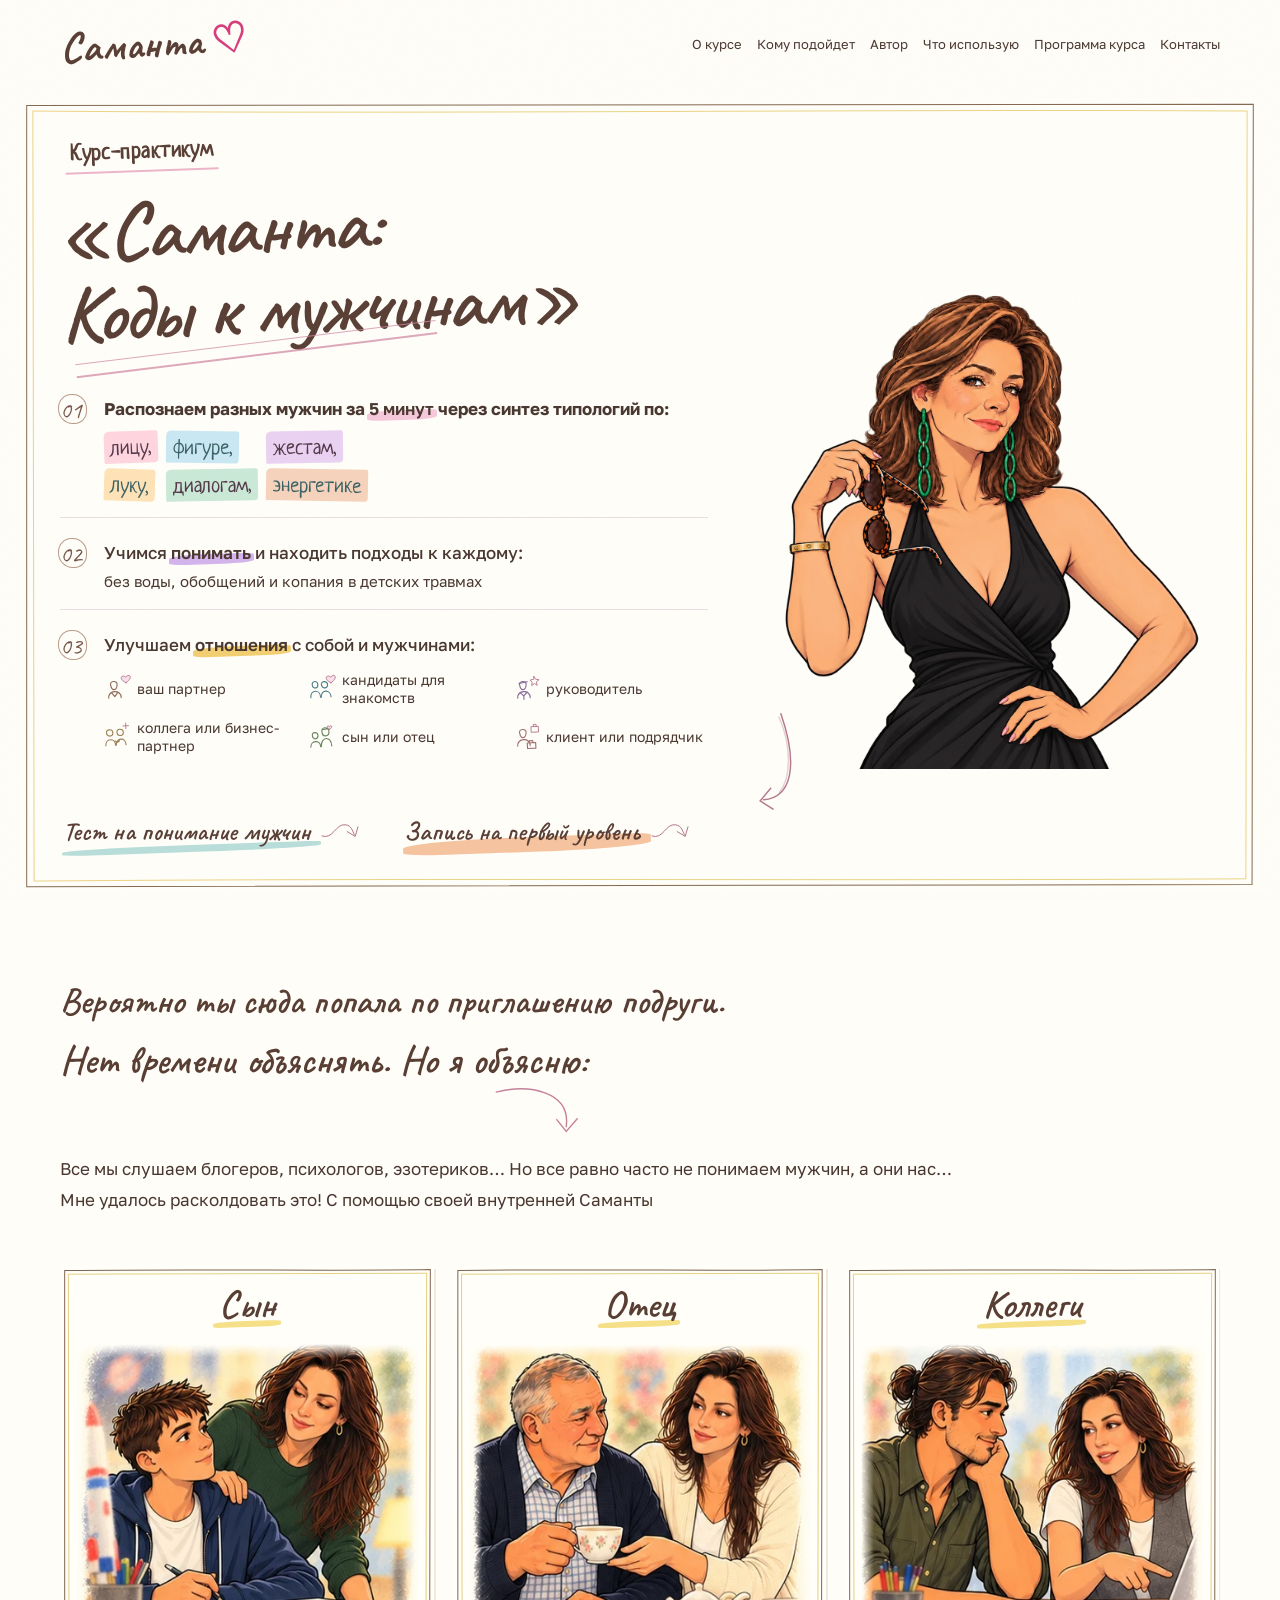
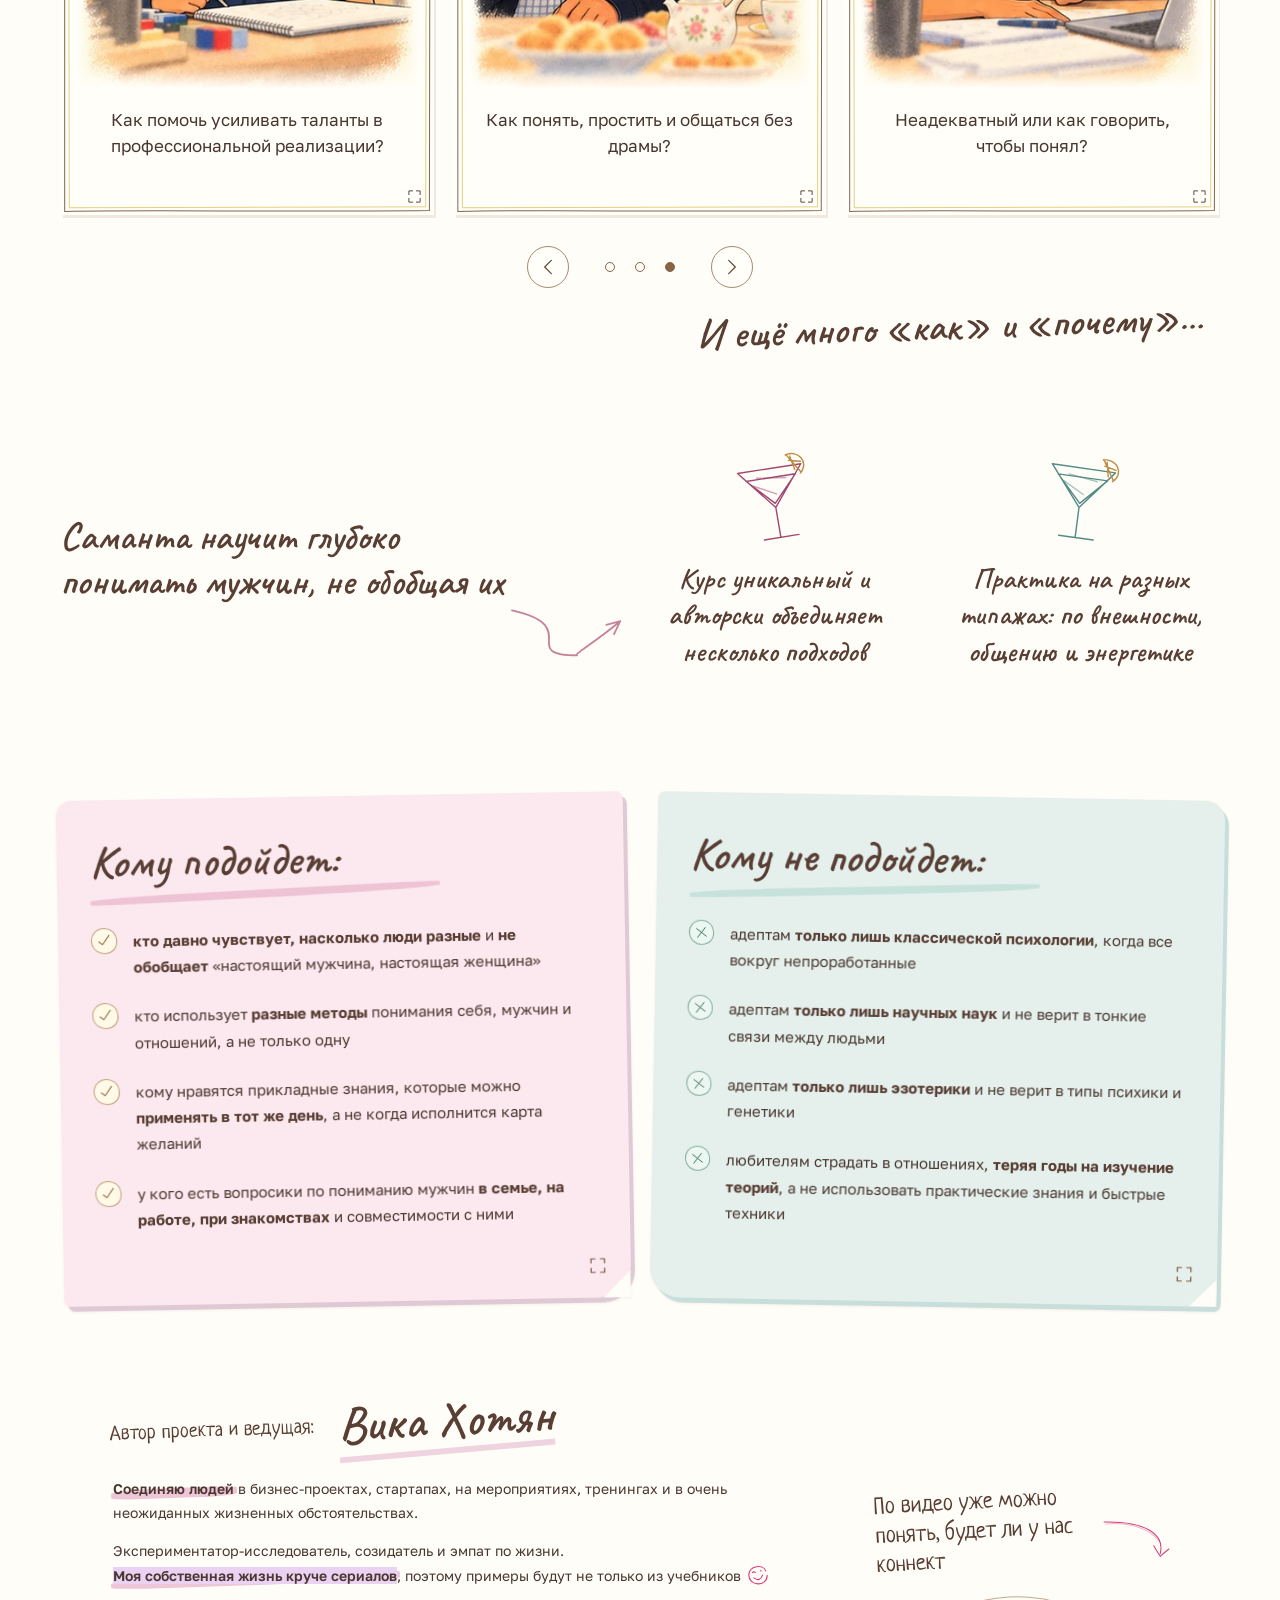
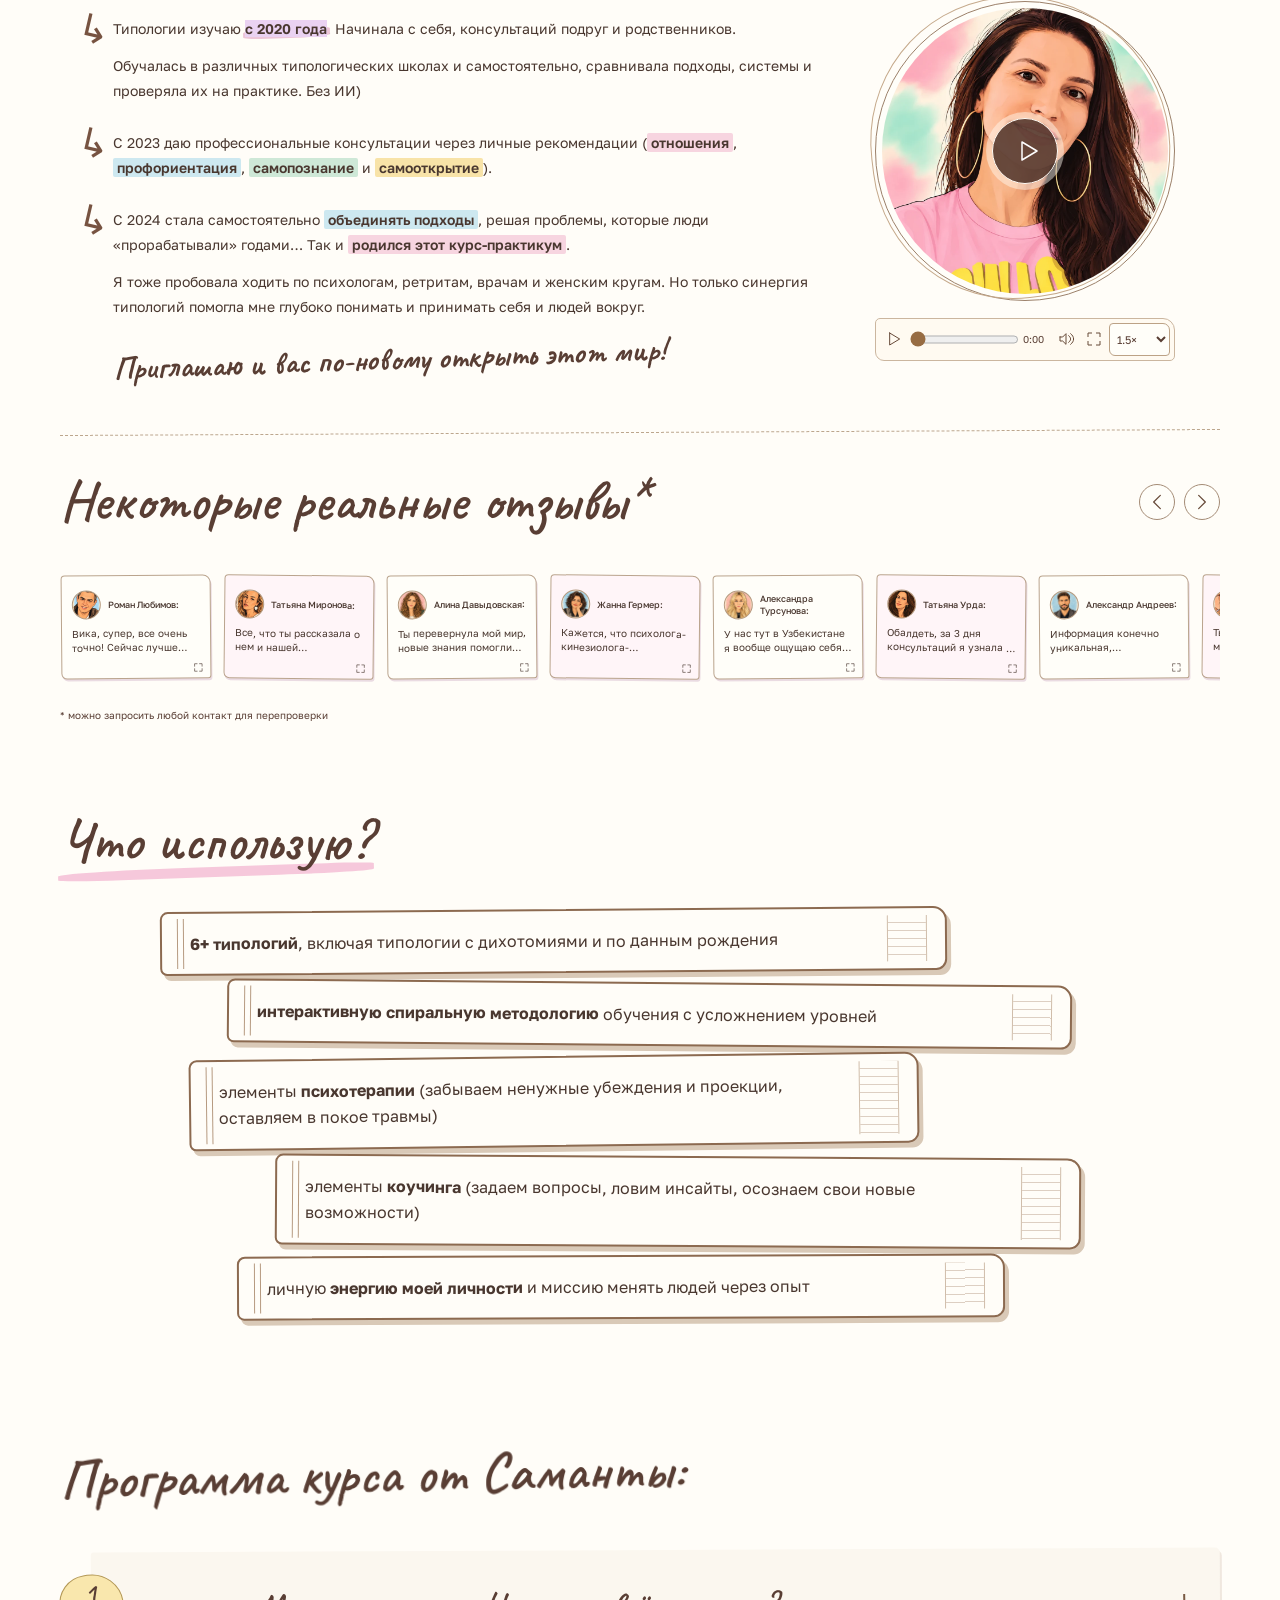
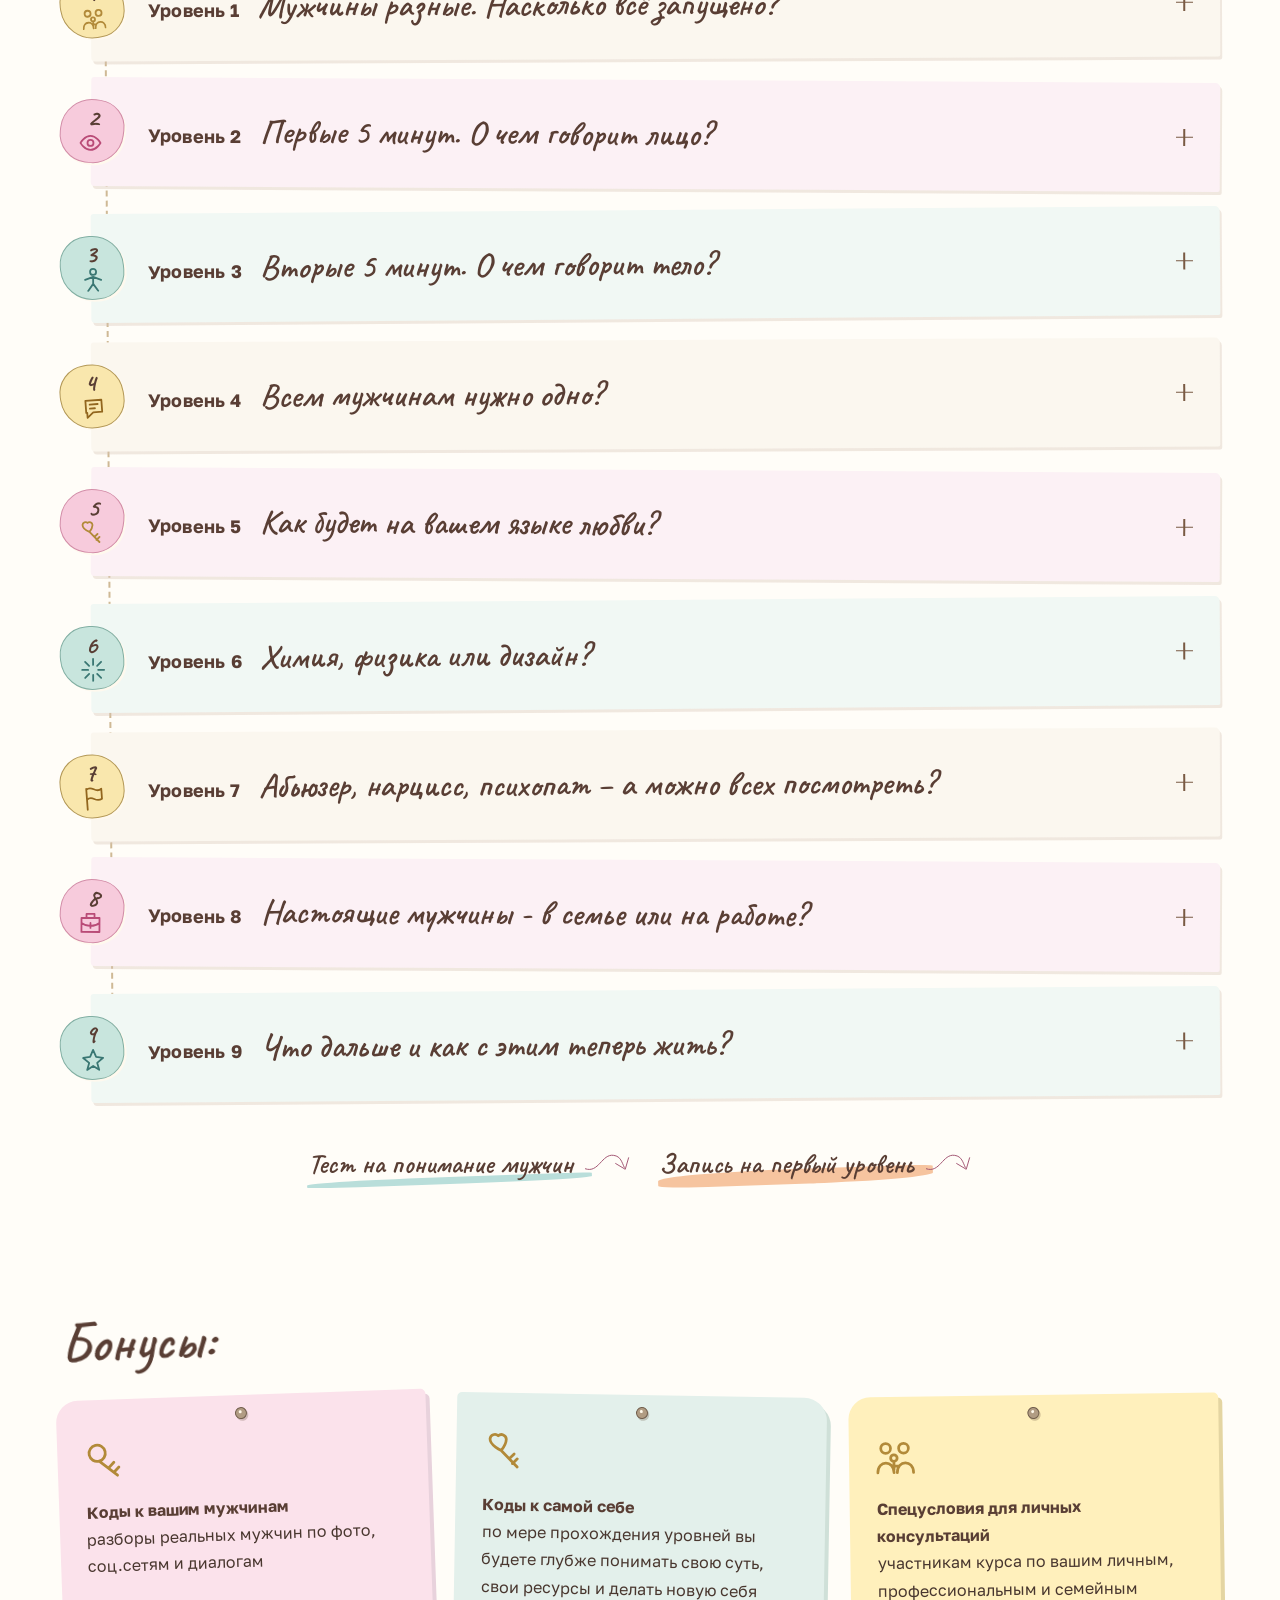
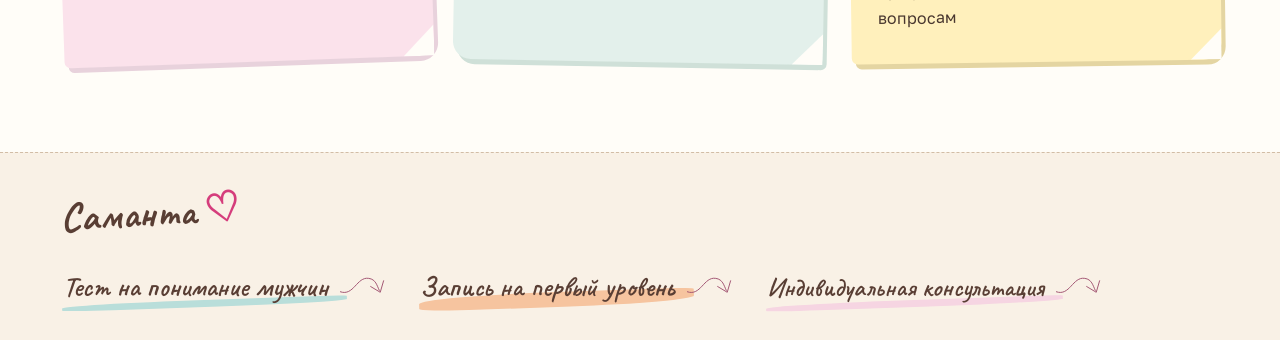
==== commit cf41ad4b: "Обновить консультацию и границы теста" ====
--- a/site/index.html
+++ b/site/index.html
@@ -1 +1 @@
-<!doctype html><html lang="ru"><head><meta charset="utf-8"><meta name="viewport" content="width=device-width, initial-scale=1"><meta name="robots" content="noindex,nofollow"><link rel="icon" href="assets/favicon.svg" type="image/svg+xml"><meta name="theme-color" content="#17473f"><title>Саманта: Коды к мужчинам — курс-практикум Вики Хотян</title><link rel="canonical" href="https://vikakhotian.github.io/types/"><meta name="description" content="Курс-практикум «Саманта: Коды к мужчинам». Программа из девяти уровней. Автор проекта и ведущая: Вика Хотян."><meta property="og:title" content="Саманта: Коды к мужчинам"><meta property="og:description" content="Курс-практикум. Автор проекта и ведущая: Вика Хотян."><meta property="og:type" content="website"><meta property="og:locale" content="ru_RU"><meta property="og:image" content="https://vikakhotian.github.io/types/assets/hero-waist.webp?v=12"><link rel="preload" href="assets/fonts/caveat.woff" as="font" type="font/woff" crossorigin><link rel="stylesheet" href="styles.css?v=19"><link rel="stylesheet" href="scrapbook.css?v=19"><link rel="stylesheet" href="refinements.css?v=19"><script src="site-config.js?v=19" defer></script><script src="site-navigation.js?v=19" defer></script><script src="app.js?v=19" defer></script><script src="fit-dialog.js?v=19" defer></script><script src="summary-arrow.js?v=19" defer></script><link rel="stylesheet" href="expressive.css?v=19"></head><body><a class="skip" href="#main">К содержанию</a><div class="reading-progress" aria-hidden="true"><span id="reading-progress"></span></div><header class="site-header"><a href="https://vikakhotian.github.io/types/" class="wordmark" aria-label="Саманта — на главную" data-site-home="">Саманта<span aria-hidden="true">♡</span></a><button id="menu-toggle" class="menu-toggle" aria-expanded="false" aria-controls="main-nav" aria-label="Открыть меню"><span></span><span></span></button><nav id="main-nav" aria-label="Основное меню"><a href="#about-course">О курсе</a><a href="#fit">Кому подойдет</a><a href="#author">Автор</a><a href="#methods">Что использую</a><a href="#program">Программа курса</a><a href="https://vikakhotian.github.io/types/booking/" data-site-contact="">Контакты</a></nav></header><main id="main"><section id="top" class="hero section"><div class="hero-copy"><h1 data-source-line="0"><span class="course-label">Курс-практикум</span> <span class="hero-title">«Саманта:<br>Коды к мужчинам»</span></h1><div class="hero-statements"><div class="hero-statement"><span class="promise-index" data-ui="">01</span><p class="statement-lead recognition-lead" data-source-line="2">Распознаем разных мужчин за <span class="ink-mark">5 минут</span> через синтез типологий по:</p><p class="statement-detail recognition-grid" data-source-line="3"><span class="recognition-cue">лицу,</span> <span class="recognition-cue">фигуре,</span> <span class="recognition-cue">жестам,</span> <span class="recognition-cue">луку,</span> <span class="recognition-cue">диалогам,</span> <span class="recognition-cue">энергетике</span></p></div><div class="hero-statement"><span class="promise-index" data-ui="">02</span><p class="statement-lead" data-source-line="5">Учимся <span class="ink-mark">понимать</span> и находить подходы к каждому:</p><p class="statement-detail" data-source-line="6">без воды, обобщений и копания в детских травмах</p></div><div class="hero-statement"><span class="promise-index" data-ui="">03</span><p class="statement-lead" data-source-line="8">Улучшаем <span class="ink-mark">отношения</span> с собой и мужчинами:</p><p data-source-line="9" class="statement-detail relations role-grid"><span class="role-item"><svg class="role-person-icon" fill="none" stroke="currentColor" stroke-width="1.6" stroke-linecap="round" stroke-linejoin="round" aria-hidden="true" viewbox="-2 -7 43 45"><path d="M8 10c-3-7 11-8 9 0-1 8-8 8-9 0ZM4 28c-1-12 19-12 18 0"></path><path d="m9 21 4 5 4-5"></path><path class="role-icon-accent accent-heart" d="M30 7C18 1 25-6 30-1c5-6 12 1 0 8Z"></path></svg><span>ваш партнер</span></span> <span class="role-item"><svg class="role-person-icon" fill="none" stroke="currentColor" stroke-width="1.6" stroke-linecap="round" stroke-linejoin="round" aria-hidden="true" viewbox="-2 -7 43 45"><path d="M3 9c-1-6 8-7 8 0 0 6-8 6-8 0Zm13 0c0-6 9-5 9 1-1 6-8 5-9-1ZM0 27c0-12 14-12 14 0m1 0c0-12 14-10 14 0"></path><path class="role-icon-accent accent-heart" d="M30 7C18 1 25-6 30-1c5-6 12 1 0 8Z"></path></svg><span>кандидаты для знакомств</span></span> <span class="role-item"><svg class="role-person-icon" fill="none" stroke="currentColor" stroke-width="1.6" stroke-linecap="round" stroke-linejoin="round" aria-hidden="true" viewbox="-2 -7 43 45"><path d="M8 10c-3-7 11-8 9 0-1 8-8 8-9 0ZM4 28c-1-12 19-12 18 0"></path><path d="m8 20 5 5 5-5m-5 5v5M7 7l12-2"></path><path class="role-icon-accent accent-star" d="m29-2 2 4 5 1-4 3 1 5-4-3-4 3 1-5-3-3 5-1Z"></path></svg><span>руководитель</span></span> <span class="role-item"><svg class="role-person-icon" fill="none" stroke="currentColor" stroke-width="1.6" stroke-linecap="round" stroke-linejoin="round" aria-hidden="true" viewbox="-2 -7 43 45"><path d="M2 9c-1-6 9-6 9 0 0 6-9 6-9 0Zm15 0c-1-6 9-6 9 0s-9 6-9 0ZM0 27c0-11 14-11 14 0m1 0c0-11 14-11 14 0m-15-6 3 2 3-2"></path><path class="role-icon-accent accent-spark" d="m26 0 8 0m-4-4v8"></path></svg><span>коллега или бизнес-партнер</span></span> <span class="role-item"><svg class="role-person-icon" fill="none" stroke="currentColor" stroke-width="1.6" stroke-linecap="round" stroke-linejoin="round" aria-hidden="true" viewbox="-2 -7 43 45"><path d="M3 13c-1-6 8-6 8 0 0 6-8 6-8 0Zm14-5c-2-7 10-8 10 0 0 8-10 8-10 0ZM0 29c0-10 14-10 14 0m1 0c0-15 15-15 15 0M18 5l7-1"></path><path class="role-icon-accent accent-heart" d="M28 5c-5-3-3-7 0-4 3-3 6 1 0 4Z"></path></svg><span>сын или отец</span></span> <span class="role-item"><svg class="role-person-icon" fill="none" stroke="currentColor" stroke-width="1.6" stroke-linecap="round" stroke-linejoin="round" aria-hidden="true" viewbox="-2 -7 43 45"><path d="M8 10c-3-7 11-8 9 0-1 8-8 8-9 0ZM4 28c-1-12 19-12 18 0"></path><path d="M18 24h12v8H18Zm3 0v-3h5v3"></path><path class="role-icon-accent accent-folder" d="M25 1h10v8H25Zm3 0v-3h4v3"></path></svg><span>клиент или подрядчик</span></span> </p></div></div><div class="ctas" data-ui><a class="cta primary" href="https://vikakhotian.github.io/types/test/" data-site-test="">Тест на понимание мужчин<svg xmlns="http://www.w3.org/2000/svg" class="action-arrow" viewbox="0 0 100 60" fill="none" stroke="currentColor" stroke-width="2" stroke-linecap="round" aria-hidden="true"><path d="M5 40C33 50 39 8 64 12c15 2 17 15 22 25M68 29l20 12 7-24"></path></svg></a><a class="cta secondary" href="https://vikakhotian.github.io/types/booking/" data-site-contact="">Запись на первый уровень<svg xmlns="http://www.w3.org/2000/svg" class="action-arrow" viewbox="0 0 100 60" fill="none" stroke="currentColor" stroke-width="2" stroke-linecap="round" aria-hidden="true"><path d="M5 40C33 50 39 8 64 12c15 2 17 15 22 25M68 29l20 12 7-24"></path></svg></a></div></div><figure class="hero-figure"><div class="hero-outline" aria-hidden="true"></div><img src="assets/hero-waist.webp?v=12" width="1254" height="1254" fetchpriority="high" alt="Саманта до пояса: зрелая героиня с каштановыми волосами и длинными зелёными серьгами"><svg class="drawn-arrow" viewbox="0 0 180 95" fill="none" stroke="currentColor" stroke-width="2.5" stroke-linecap="round" aria-hidden="true"><path d="M8 18C100 0 153 20 150 68M132 53l19 21 17-20"></path><path d="M13 22C66 7 119 16 141 39" opacity=".35"></path></svg></figure></section><section id="about-course" class="section topics-section"><div class="intro"><h2 class="intro-title" data-source-line="13"><span class="speech-first">Вероятно ты сюда попала по приглашению подруги.</span> <span class="speech-second">Нет времени объяснять. <span class="explain-phrase">Но я объясню:<svg class="explain-arrow" data-ui aria-hidden="true" viewbox="0 0 120 70" fill="none" stroke="currentColor" stroke-width="1.8" stroke-linecap="round"><path d="M5 9C48-2 100 9 94 53m-12-9 12 15 14-16"></path></svg></span></span></h2><p class="intro-copy" data-source-line="14">Все мы слушаем блогеров, психологов, эзотериков… Но все равно часто не понимаем мужчин, а они нас…<br class="copy-break">Мне удалось расколдовать это! С помощью своей внутренней Саманты</p></div><div class="carousel-shell"><div class="topic-track" id="topic-track" aria-label="Девять карточек о мужчинах" tabindex="0"><button class="insert topic-card" data-topic="0" data-source-line="16" aria-haspopup="dialog"><span class="insert-top"><span class="insert-title">Общение</span></span><span class="scene scene-0" role="img" aria-label="Общение — рисованный сюжет"></span><span class="sr-only"> - </span><span class="insert-question">Почему он не пишет: другой язык любви или отсутствие интереса?</span><span class="enlarge" data-ui aria-hidden="true"><svg class="icon " viewbox="0 0 24 24" fill="none" stroke="currentColor" stroke-width="1.5" stroke-linecap="round" stroke-linejoin="round" aria-hidden="true"><path d="M3 9V3h6m6 0h6v6M3 15v6h6m6 0h6v-6"></path></svg></span></button><button class="insert topic-card" data-topic="1" data-source-line="17" aria-haspopup="dialog"><span class="insert-top"><span class="insert-title">Границы</span></span><span class="scene scene-1" role="img" aria-label="Границы — рисованный сюжет"></span><span class="sr-only"> - </span><span class="insert-question">Ред флаг или особенность характера?</span><span class="enlarge" data-ui aria-hidden="true"><svg class="icon " viewbox="0 0 24 24" fill="none" stroke="currentColor" stroke-width="1.5" stroke-linecap="round" stroke-linejoin="round" aria-hidden="true"><path d="M3 9V3h6m6 0h6v6M3 15v6h6m6 0h6v-6"></path></svg></span></button><button class="insert topic-card" data-topic="3" data-source-line="18" aria-haspopup="dialog"><span class="insert-top"><span class="insert-title">Подарки</span></span><span class="scene scene-2" role="img" aria-label="Подарки — рисованный сюжет"></span><span class="sr-only"> – </span><span class="insert-question">Забота, экономия или жадность?</span><span class="enlarge" data-ui aria-hidden="true"><svg class="icon " viewbox="0 0 24 24" fill="none" stroke="currentColor" stroke-width="1.5" stroke-linecap="round" stroke-linejoin="round" aria-hidden="true"><path d="M3 9V3h6m6 0h6v6M3 15v6h6m6 0h6v-6"></path></svg></span></button><button class="insert topic-card" data-topic="2" data-source-line="20" aria-haspopup="dialog"><span class="insert-top"><span class="insert-title">Верность</span></span><span class="scene scene-4" role="img" aria-label="Верность — рисованный сюжет"></span><span class="sr-only"> – </span><span class="insert-question">Мой идеальный мужчина или общий мужчина?</span><span class="enlarge" data-ui aria-hidden="true"><svg class="icon " viewbox="0 0 24 24" fill="none" stroke="currentColor" stroke-width="1.5" stroke-linecap="round" stroke-linejoin="round" aria-hidden="true"><path d="M3 9V3h6m6 0h6v6M3 15v6h6m6 0h6v-6"></path></svg></span></button><button class="insert topic-card" data-topic="4" data-source-line="19" aria-haspopup="dialog"><span class="insert-top"><span class="insert-title">Знакомства</span></span><span class="scene scene-3" role="img" aria-label="Знакомства — рисованный сюжет"></span><span class="sr-only"> – </span><span class="insert-question">Какой мне подходит и как познакомиться с моим?</span><span class="enlarge" data-ui aria-hidden="true"><svg class="icon " viewbox="0 0 24 24" fill="none" stroke="currentColor" stroke-width="1.5" stroke-linecap="round" stroke-linejoin="round" aria-hidden="true"><path d="M3 9V3h6m6 0h6v6M3 15v6h6m6 0h6v-6"></path></svg></span></button><button class="insert topic-card" data-topic="5" data-source-line="21" aria-haspopup="dialog"><span class="insert-top"><span class="insert-title">Клиенты</span></span><span class="scene scene-5" role="img" aria-label="Клиенты — рисованный сюжет"></span><span class="sr-only"> – </span><span class="insert-question">Как общаться, чтобы быстро покупали, а не выносили мозг?</span><span class="enlarge" data-ui aria-hidden="true"><svg class="icon " viewbox="0 0 24 24" fill="none" stroke="currentColor" stroke-width="1.5" stroke-linecap="round" stroke-linejoin="round" aria-hidden="true"><path d="M3 9V3h6m6 0h6v6M3 15v6h6m6 0h6v-6"></path></svg></span></button><button class="insert topic-card" data-topic="6" data-source-line="22" aria-haspopup="dialog"><span class="insert-top"><span class="insert-title">Сын</span></span><span class="scene scene-6" role="img" aria-label="Сын — рисованный сюжет"></span><span class="sr-only"> – </span><span class="insert-question">Как помочь усиливать таланты в профессиональной реализации?</span><span class="enlarge" data-ui aria-hidden="true"><svg class="icon " viewbox="0 0 24 24" fill="none" stroke="currentColor" stroke-width="1.5" stroke-linecap="round" stroke-linejoin="round" aria-hidden="true"><path d="M3 9V3h6m6 0h6v6M3 15v6h6m6 0h6v-6"></path></svg></span></button><button class="insert topic-card" data-topic="7" data-source-line="23" aria-haspopup="dialog"><span class="insert-top"><span class="insert-title">Отец</span></span><span class="scene scene-7" role="img" aria-label="Отец — рисованный сюжет"></span><span class="sr-only"> – </span><span class="insert-question">Как понять, простить и общаться без драмы?</span><span class="enlarge" data-ui aria-hidden="true"><svg class="icon " viewbox="0 0 24 24" fill="none" stroke="currentColor" stroke-width="1.5" stroke-linecap="round" stroke-linejoin="round" aria-hidden="true"><path d="M3 9V3h6m6 0h6v6M3 15v6h6m6 0h6v-6"></path></svg></span></button><button class="insert topic-card" data-topic="8" data-source-line="24" aria-haspopup="dialog"><span class="insert-top"><span class="insert-title">Коллеги</span></span><span class="scene scene-8" role="img" aria-label="Коллеги — рисованный сюжет"></span><span class="sr-only"> – </span><span class="insert-question">Неадекватный или как говорить, чтобы понял?</span><span class="enlarge" data-ui aria-hidden="true"><svg class="icon " viewbox="0 0 24 24" fill="none" stroke="currentColor" stroke-width="1.5" stroke-linecap="round" stroke-linejoin="round" aria-hidden="true"><path d="M3 9V3h6m6 0h6v6M3 15v6h6m6 0h6v-6"></path></svg></span></button></div><div class="carousel-controls"><button id="topics-prev" class="round-control" aria-label="Предыдущие карточки"><svg class="icon left" viewbox="0 0 24 24" fill="none" stroke="currentColor" stroke-width="1.5" stroke-linecap="round" stroke-linejoin="round" aria-hidden="true"><path d="m8 4 8 8-8 8"></path></svg></button><div id="topic-dots" class="dots" aria-label="Страницы карточек"></div><button id="topics-next" class="round-control" aria-label="Следующие карточки"><svg class="icon " viewbox="0 0 24 24" fill="none" stroke="currentColor" stroke-width="1.5" stroke-linecap="round" stroke-linejoin="round" aria-hidden="true"><path d="m8 4 8 8-8 8"></path></svg></button></div></div><p class="many-questions" data-source-line="25">И ещё много «как» и «почему»…</p><div class="course-summary"><h2 class="" data-source-line="27">Саманта научит глубоко понимать мужчин, не обобщая их</h2><div><article class="method-note"><svg xmlns="http://www.w3.org/2000/svg" class="cocktail-drawing" viewbox="0 0 100 115" fill="none" stroke="currentColor" stroke-width="1.7" stroke-linecap="round" stroke-linejoin="round" aria-hidden="true"><path d="M10 22 87 21 50 69 10 22ZM50 69l1 36m-20 1 42-1M19 33l60-1-29 32-31-31Z"></path><path d="M70 8c16-5 28 13 15 24M71 8l15 23M73 15l14 3M75 10l4 17"></path><path d="m27 40 26 13m-21-22 35 4" opacity=".5"></path></svg><p class="" data-source-line="28">Курс уникальный и авторски объединяет несколько подходов</p></article><article class="practice-note"><svg xmlns="http://www.w3.org/2000/svg" class="cocktail-drawing" viewbox="0 0 100 115" fill="none" stroke="currentColor" stroke-width="1.7" stroke-linecap="round" stroke-linejoin="round" aria-hidden="true"><path d="M10 22 87 21 50 69 10 22ZM50 69l1 36m-20 1 42-1M19 33l60-1-29 32-31-31Z"></path><path d="M70 8c16-5 28 13 15 24M71 8l15 23M73 15l14 3M75 10l4 17"></path><path d="m27 40 26 13m-21-22 35 4" opacity=".5"></path></svg><p class="" data-source-line="29">Практика на разных типажах: по внешности, общению и энергетике</p></article></div></div></section><section class="section fit-section" id="fit"><div class="fit-column yes"><h2 class="" data-source-line="31" id="fit-title-0">Кому подойдет:</h2><ul><li><svg class="icon " viewbox="0 0 24 24" fill="none" stroke="currentColor" stroke-width="1.5" stroke-linecap="round" stroke-linejoin="round" aria-hidden="true"><path d="m4 12 5 5L21 4"></path></svg><span data-source-line="32"><strong>кто давно чувствует, насколько люди разные</strong> и <strong>не обобщает</strong> «настоящий мужчина, настоящая женщина»</span></li><li><svg class="icon " viewbox="0 0 24 24" fill="none" stroke="currentColor" stroke-width="1.5" stroke-linecap="round" stroke-linejoin="round" aria-hidden="true"><path d="m4 12 5 5L21 4"></path></svg><span data-source-line="33">кто использует <strong>разные методы</strong> понимания себя, мужчин и отношений, а не только одну</span></li><li><svg class="icon " viewbox="0 0 24 24" fill="none" stroke="currentColor" stroke-width="1.5" stroke-linecap="round" stroke-linejoin="round" aria-hidden="true"><path d="m4 12 5 5L21 4"></path></svg><span data-source-line="34">кому нравятся прикладные знания, которые можно <strong>применять в тот же день</strong>, а не когда исполнится карта желаний</span></li><li><svg class="icon " viewbox="0 0 24 24" fill="none" stroke="currentColor" stroke-width="1.5" stroke-linecap="round" stroke-linejoin="round" aria-hidden="true"><path d="m4 12 5 5L21 4"></path></svg><span data-source-line="35">у кого есть вопросики по пониманию мужчин <strong>в семье, на работе, при знакомствах</strong> и совместимости с ними</span></li></ul><button class="fit-expand" type="button" data-fit-expand="0" aria-haspopup="dialog" aria-label="Увеличить: Кому подойдет:" data-ui><svg viewbox="0 0 24 24" class="icon" fill="none" stroke="currentColor" stroke-width="1.6" aria-hidden="true"><path d="M3 9V3h6m6 0h6v6M3 15v6h6m6 0h6v-6"></path></svg></button></div><div class="fit-column no"><h2 class="" data-source-line="36" id="fit-title-1">Кому не подойдет:</h2><ul><li><svg class="icon " viewbox="0 0 24 24" fill="none" stroke="currentColor" stroke-width="1.5" stroke-linecap="round" stroke-linejoin="round" aria-hidden="true"><path d="m5 5 14 14M19 5 5 19"></path></svg><span data-source-line="37">адептам <strong>только лишь классической психологии</strong>, когда все вокруг непроработанные</span></li><li><svg class="icon " viewbox="0 0 24 24" fill="none" stroke="currentColor" stroke-width="1.5" stroke-linecap="round" stroke-linejoin="round" aria-hidden="true"><path d="m5 5 14 14M19 5 5 19"></path></svg><span data-source-line="38">адептам <strong>только лишь научных наук</strong> и не верит в тонкие связи между людьми</span></li><li><svg class="icon " viewbox="0 0 24 24" fill="none" stroke="currentColor" stroke-width="1.5" stroke-linecap="round" stroke-linejoin="round" aria-hidden="true"><path d="m5 5 14 14M19 5 5 19"></path></svg><span data-source-line="39">адептам <strong>только лишь эзотерики</strong> и не верит в типы психики и генетики</span></li><li><svg class="icon " viewbox="0 0 24 24" fill="none" stroke="currentColor" stroke-width="1.5" stroke-linecap="round" stroke-linejoin="round" aria-hidden="true"><path d="m5 5 14 14M19 5 5 19"></path></svg><span data-source-line="40">любителям страдать в отношениях, <strong>теряя годы на изучение теорий</strong>, а не использовать практические знания и быстрые техники</span></li></ul><button class="fit-expand" type="button" data-fit-expand="1" aria-haspopup="dialog" aria-label="Увеличить: Кому не подойдет:" data-ui><svg viewbox="0 0 24 24" class="icon" fill="none" stroke="currentColor" stroke-width="1.6" aria-hidden="true"><path d="M3 9V3h6m6 0h6v6M3 15v6h6m6 0h6v-6"></path></svg></button></div></section><section id="author" class="section author-section"><div class="author-heading"><h2 data-source-line="43"><span class="author-label">Автор проекта и ведущая:</span> <span class="author-name">Вика Хотян</span></h2></div><div class="author-layout"><div class="author-notes"><p class="author-note note-0" data-source-line="44"><span class="ink-mark">Соединяю людей</span> в бизнес-проектах, стартапах, на мероприятиях, тренингах и в очень неожиданных жизненных обстоятельствах.</p><p class="author-note note-1" data-source-line="45">Экспериментатор-исследователь, созидатель и эмпат по жизни. <span class="ink-mark ink-lilac">Моя собственная жизнь круче сериалов</span>, поэтому примеры будут не только из учебников<span class="editorial-smile" data-ui="" role="img" aria-label="Подмигивающая улыбка"><svg xmlns="http://www.w3.org/2000/svg" viewbox="0 0 32 32" fill="none" stroke="currentColor" stroke-width="1.5" stroke-linecap="round"><path d="M27 12C25 2 6 2 4 14c-3 15 22 20 24 4M9 12q2-2 4 0m7-1h1M10 19q7 7 12-2"></path></svg></span></p><p class="author-note note-2" data-source-line="46">Типологии изучаю <span class="ink-mark ink-lilac">с 2020 года</span>. Начинала с себя, консультаций подруг и родственников.</p><p class="author-note note-3" data-source-line="47">Обучалась в различных типологических школах и самостоятельно, сравнивала подходы, системы и проверяла их на практике. Без ИИ)</p><p class="author-note note-4" data-source-line="48">С 2023 даю профессиональные консультации через личные рекомендации (<span class="bio-mark bio-pink">отношения</span>, <span class="bio-mark bio-blue">профориентация</span>, <span class="bio-mark bio-green">самопознание</span> и <span class="bio-mark bio-gold">самооткрытие</span>).</p><p class="author-note note-5" data-source-line="49">С 2024 стала самостоятельно <span class="bio-mark bio-blue">объединять подходы</span>, решая проблемы, которые люди «прорабатывали» годами… Так и <span class="bio-mark bio-pink">родился этот курс-практикум</span>.</p><p class="author-note note-6" data-source-line="50">Я тоже пробовала ходить по психологам, ретритам, врачам и женским кругам. Но только синергия типологий помогла мне глубоко понимать и принимать себя и людей вокруг.</p><p class="author-note note-7 author-invitation" data-source-line="51"><strong>Приглашаю и вас по-новому открыть этот мир!</strong></p></div><div class="author-video"><p class="video-invite" data-source-line="52">По видео уже можно понять, будет ли у нас коннект</p><svg class="drawn-arrow" viewbox="0 0 180 95" fill="none" stroke="currentColor" stroke-width="2.5" stroke-linecap="round" aria-hidden="true"><path d="M8 18C100 0 153 20 150 68M132 53l19 21 17-20"></path><path d="M13 22C66 7 119 16 141 39" opacity=".35"></path></svg><div class="video-player" id="video-player"><div class="video-circle"><video id="author-video" playsinline preload="none" poster="assets/vika-cartoon.webp?v=18" aria-label="Видео-знакомство с Викой Хотян" src="assets/vika-web.mp4?v=18"></video><button id="video-overlay" class="video-overlay" aria-label="Смотреть видео"><svg class="icon " viewbox="0 0 24 24" fill="none" stroke="currentColor" stroke-width="1.5" stroke-linecap="round" stroke-linejoin="round" aria-hidden="true"><path d="m7 3 15 9-15 9V3Z"></path></svg></button></div><div class="player-controls"><button id="video-play" class="round-control" aria-label="Воспроизвести видео"><svg class="icon " viewbox="0 0 24 24" fill="none" stroke="currentColor" stroke-width="1.5" stroke-linecap="round" stroke-linejoin="round" aria-hidden="true"><path d="m7 3 15 9-15 9V3Z"></path></svg></button><label class="sr-only" for="video-seek">Позиция воспроизведения</label><input type="range" id="video-seek" min="0" max="100" value="0" step="0.1"><span id="video-time" aria-live="off">0:00</span><button id="video-mute" class="round-control" aria-label="Настроить громкость" aria-expanded="false" aria-controls="video-volume-panel"><svg class="icon " viewbox="0 0 24 24" fill="none" stroke="currentColor" stroke-width="1.5" stroke-linecap="round" stroke-linejoin="round" aria-hidden="true"><path d="M3 9h4l5-5v16l-5-5H3V9Zm13-2c4 3 4 7 0 10m3-13c6 5 6 11 0 16"></path></svg></button><button id="video-enlarge" type="button" class="round-control" aria-label="Увеличить видео" aria-haspopup="dialog"><svg class="icon" viewbox="0 0 24 24" fill="none" stroke="currentColor" stroke-width="1.5"><path d="M3 9V3h6m6 0h6v6M3 15v6h6m6 0h6v-6"></path></svg></button><select id="video-rate" class="video-rate" aria-label="Скорость воспроизведения"><option value="1">1×</option><option value="1.25">1.25×</option><option value="1.5" selected>1.5×</option><option value="1.75">1.75×</option><option value="2">2×</option></select></div><p id="video-error" class="video-error" hidden>Не удалось загрузить видео. <button id="video-retry" type="button">Повторить</button> <a href="assets/vika-web.mp4">Открыть видео отдельно</a></p><div id="video-volume-panel" class="volume-panel" hidden=""><label for="video-volume">Громкость</label><input id="video-volume" type="range" min="0" max="1" step="0.05" value="0.25" aria-label="Громкость видео"></div></div></div></div></section><section id="reviews" class="section reviews-section"><div class="section-title-row"><h2 data-source-line="54">Некоторые реальные отзывы*</h2><div class="review-controls"><button id="reviews-prev" class="round-control" aria-label="Предыдущие отзывы"><svg class="icon left" viewbox="0 0 24 24" fill="none" stroke="currentColor" stroke-width="1.5" stroke-linecap="round" stroke-linejoin="round" aria-hidden="true"><path d="m8 4 8 8-8 8"></path></svg></button><button id="reviews-next" class="round-control" aria-label="Следующие отзывы"><svg class="icon " viewbox="0 0 24 24" fill="none" stroke="currentColor" stroke-width="1.5" stroke-linecap="round" stroke-linejoin="round" aria-hidden="true"><path d="m8 4 8 8-8 8"></path></svg></button></div></div><div class="review-track" id="review-track" tabindex="0" aria-label="Отзывы"><button class="review" data-review="8" data-source-line="63" aria-haspopup="dialog" data-avatar="8"><span class="review-author"><span class="review-avatar avatar-8 latest-portrait portrait-roman" aria-hidden="true" data-ui title="Условная иллюстрация"></span><span class="review-name">Роман Любимов:</span></span> <span class="review-quote">Вика, супер, все очень точно! Сейчас лучше понимаю себя, свою миссию на новом этапе жизни, особенно про продвижение себя в ютьюбе.</span><span class="review-more" aria-hidden="true" data-ui><svg class="icon " viewbox="0 0 24 24" fill="none" stroke="currentColor" stroke-width="1.5" stroke-linecap="round" stroke-linejoin="round" aria-hidden="true"><path d="M3 9V3h6m6 0h6v6M3 15v6h6m6 0h6v-6"></path></svg></span></button><button class="review" data-review="7" data-source-line="62" aria-haspopup="dialog" data-avatar="7"><span class="review-author"><span class="review-avatar avatar-7 latest-portrait portrait-tatyana-mironova" aria-hidden="true" data-ui title="Условная иллюстрация"></span><span class="review-name">Татьяна Миронова:</span></span> <span class="review-quote">Все, что ты рассказала о нем и нашей совместимости, это шоковый шок. Описание того, кто мне подходит это и есть тот образ мужчины, который бы я хотела реально видеть рядом с собой</span><span class="review-more" aria-hidden="true" data-ui><svg class="icon " viewbox="0 0 24 24" fill="none" stroke="currentColor" stroke-width="1.5" stroke-linecap="round" stroke-linejoin="round" aria-hidden="true"><path d="M3 9V3h6m6 0h6v6M3 15v6h6m6 0h6v-6"></path></svg></span></button><button class="review" data-review="0" data-source-line="55" aria-haspopup="dialog" data-avatar="0"><span class="review-author"><span class="review-avatar avatar-0 new-portrait portrait-alina" aria-hidden="true" data-ui title="Рисованный портрет по фотографии"></span><span class="review-name">Алина Давыдовская:</span></span> <span class="review-quote">Ты перевернула мой мир, новые знания помогли мне лучше понять моих родителей, мужа и собственного ребенка</span><span class="review-more" aria-hidden="true" data-ui><svg class="icon " viewbox="0 0 24 24" fill="none" stroke="currentColor" stroke-width="1.5" stroke-linecap="round" stroke-linejoin="round" aria-hidden="true"><path d="M3 9V3h6m6 0h6v6M3 15v6h6m6 0h6v-6"></path></svg></span></button><button class="review" data-review="1" data-source-line="56" aria-haspopup="dialog" data-avatar="1"><span class="review-author"><span class="review-avatar avatar-1 new-portrait portrait-zhanna" aria-hidden="true" data-ui title="Рисованный портрет по фотографии"></span><span class="review-name">Жанна Гермер:</span></span> <span class="review-quote">Кажется, что психолога-кинезиолога- биотехнолога удивить уже нечем. Но! Теперь поняла, каких людей мне в команду искать и какие партнеры подходят.</span><span class="review-more" aria-hidden="true" data-ui><svg class="icon " viewbox="0 0 24 24" fill="none" stroke="currentColor" stroke-width="1.5" stroke-linecap="round" stroke-linejoin="round" aria-hidden="true"><path d="M3 9V3h6m6 0h6v6M3 15v6h6m6 0h6v-6"></path></svg></span></button><button class="review" data-review="2" data-source-line="57" aria-haspopup="dialog" data-avatar="2" data-portrait="alexandra-tursunova"><span class="review-author"><span class="review-avatar avatar-2 real-avatar portrait-alexandra-tursunova" aria-hidden="true" data-ui title="Рисованный портрет автора отзыва"></span><span class="review-name">Александра Турсунова:</span></span> <span class="review-quote">У нас тут в Узбекистане я вообще ощущаю себя единственной волшебницей, которой доступны знания не для всех))</span><span class="review-more" aria-hidden="true" data-ui><svg class="icon " viewbox="0 0 24 24" fill="none" stroke="currentColor" stroke-width="1.5" stroke-linecap="round" stroke-linejoin="round" aria-hidden="true"><path d="M3 9V3h6m6 0h6v6M3 15v6h6m6 0h6v-6"></path></svg></span></button><button class="review" data-review="3" data-source-line="58" aria-haspopup="dialog" data-avatar="3"><span class="review-author"><span class="review-avatar avatar-3 portrait-tatyana-urda" aria-hidden="true" data-ui title="Условная иллюстрация"></span><span class="review-name">Татьяна Урда:</span></span> <span class="review-quote">Обалдеть, за 3 дня консультаций я узнала о себе и муже столько, сколько не узнавала за полгода лекций по саморазвитию!</span><span class="review-more" aria-hidden="true" data-ui><svg class="icon " viewbox="0 0 24 24" fill="none" stroke="currentColor" stroke-width="1.5" stroke-linecap="round" stroke-linejoin="round" aria-hidden="true"><path d="M3 9V3h6m6 0h6v6M3 15v6h6m6 0h6v-6"></path></svg></span></button><button class="review" data-review="6" data-source-line="61" aria-haspopup="dialog" data-avatar="6" data-portrait="alexander-andreev"><span class="review-author"><span class="review-avatar avatar-6 real-avatar portrait-alexander-andreev" aria-hidden="true" data-ui title="Рисованный портрет автора отзыва"></span><span class="review-name">Александр Андреев:</span></span> <span class="review-quote">Информация конечно уникальная, периодически переслушиваю и для себя, и для формирования своего тренинга для лидеров</span><span class="review-more" aria-hidden="true" data-ui><svg class="icon " viewbox="0 0 24 24" fill="none" stroke="currentColor" stroke-width="1.5" stroke-linecap="round" stroke-linejoin="round" aria-hidden="true"><path d="M3 9V3h6m6 0h6v6M3 15v6h6m6 0h6v-6"></path></svg></span></button><button class="review" data-review="9" data-source-line="64" aria-haspopup="dialog" data-avatar="9"><span class="review-author"><span class="review-avatar avatar-9 latest-portrait portrait-maria" aria-hidden="true" data-ui title="Условная иллюстрация"></span><span class="review-name">Мария Урюпина:</span></span> <span class="review-quote">Ты перевернула наш с мужем мир! Мы теперь везде, где бываем, анализируем типажи людей и надо ли с ними связываться)))</span><span class="review-more" aria-hidden="true" data-ui><svg class="icon " viewbox="0 0 24 24" fill="none" stroke="currentColor" stroke-width="1.5" stroke-linecap="round" stroke-linejoin="round" aria-hidden="true"><path d="M3 9V3h6m6 0h6v6M3 15v6h6m6 0h6v-6"></path></svg></span></button><button class="review" data-review="10" data-source-line="65" aria-haspopup="dialog" data-avatar="10"><span class="review-author"><span class="review-avatar avatar-10 latest-portrait portrait-stanislav" aria-hidden="true" data-ui title="Условная иллюстрация"></span><span class="review-name">Станислав Кочуковский:</span></span> <span class="review-quote">Я наконец-то понял, почему часто не довожу дела до конца и почему выбираю не тех девушек. Теперь появилось понимание, кто мне реально нужен и с какой мотивацией мне двигаться в делах</span><span class="review-more" aria-hidden="true" data-ui><svg class="icon " viewbox="0 0 24 24" fill="none" stroke="currentColor" stroke-width="1.5" stroke-linecap="round" stroke-linejoin="round" aria-hidden="true"><path d="M3 9V3h6m6 0h6v6M3 15v6h6m6 0h6v-6"></path></svg></span></button><button class="review" data-review="4" data-source-line="59" aria-haspopup="dialog" data-avatar="4"><span class="review-author"><span class="review-avatar avatar-4 new-portrait portrait-mikhail" aria-hidden="true" data-ui title="Рисованный портрет по фотографии"></span><span class="review-name">Михаил Цыганков:</span></span> <span class="review-quote">Ты мне реально раскрыла глаза на мою необычную породу, я теперь знаю, как двигаться профессионально так чтобы мне это было легко и в кайф!</span><span class="review-more" aria-hidden="true" data-ui><svg class="icon " viewbox="0 0 24 24" fill="none" stroke="currentColor" stroke-width="1.5" stroke-linecap="round" stroke-linejoin="round" aria-hidden="true"><path d="M3 9V3h6m6 0h6v6M3 15v6h6m6 0h6v-6"></path></svg></span></button><button class="review" data-review="5" data-source-line="60" aria-haspopup="dialog" data-avatar="5"><span class="review-author"><span class="review-avatar avatar-5 latest-portrait portrait-natalia" aria-hidden="true" data-ui title="Условная иллюстрация"></span><span class="review-name">Наталья Акулина:</span></span> <span class="review-quote">Спасибо большое за консультацию, она очень помогла при выборе ВУЗа для сына, когда мы поняли какие сильные стороны его личности нужно дальше развивать</span><span class="review-more" aria-hidden="true" data-ui><svg class="icon " viewbox="0 0 24 24" fill="none" stroke="currentColor" stroke-width="1.5" stroke-linecap="round" stroke-linejoin="round" aria-hidden="true"><path d="M3 9V3h6m6 0h6v6M3 15v6h6m6 0h6v-6"></path></svg></span></button></div><p class="review-footnote">* можно запросить любой контакт для перепроверки</p></section><section class="methods-note section" id="methods"><h2><span class="ink-mark">Что использую?</span></h2><ul class="methods-list"><li><strong>6+ типологий</strong>, включая типологии с дихотомиями и по данным рождения</li><li><strong>интерактивную спиральную методологию</strong> обучения с усложнением уровней</li><li>элементы <strong>психотерапии</strong> (забываем ненужные убеждения и проекции, оставляем в покое травмы)</li><li>элементы <strong>коучинга</strong> (задаем вопросы, ловим инсайты, осознаем свои новые возможности)</li><li>личную <strong>энергию моей личности</strong> и миссию менять людей через опыт</li></ul></section><section id="program" class="section program-section"><h2 class="" data-source-line="66">Программа курса от Саманты:</h2><div class="levels"><details class="level"><summary><span class="level-badge" aria-hidden="true"><span class="level-step-number" data-ui="">1</span><svg class="icon bonus-key-icon" viewbox="0 0 24 24" fill="none" stroke="currentColor" stroke-width="1.5" stroke-linecap="round" stroke-linejoin="round" aria-hidden="true"><path d="M6 10a3 3 0 1 0 0-6 3 3 0 0 0 0 6Zm11 0a3 3 0 1 0 0-6 3 3 0 0 0 0 6ZM1 22c0-8 10-8 10 0m2 0c0-8 10-8 10 0M9 13a2 2 0 1 1 4 0 2 2 0 0 1-4 0Zm2 2v5m0-2h3"></path></svg></span><span class="level-heading" data-source-line="67"><span class="level-number">Уровень 1</span> <span class="level-title">Мужчины разные. Насколько всё запущено?</span></span><span class="level-toggle" aria-hidden="true"></span></summary><div class="level-description"><p class="" data-source-line="68">Знакомимся с мировыми типологиями: внешность, телесность, психотипы, смешанные проявления и энергетика. Пробуем первые разборы и смотрим, как всё это использовать в семье, знакомствах и работе.</p></div></details><details class="level"><summary><span class="level-badge" aria-hidden="true"><span class="level-step-number" data-ui="">2</span><svg class="icon " viewbox="0 0 24 24" fill="none" stroke="currentColor" stroke-width="1.5" stroke-linecap="round" stroke-linejoin="round" aria-hidden="true"><path d="M2 12s4-7 10-7 10 7 10 7-4 7-10 7S2 12 2 12Zm10-3a3 3 0 1 0 0 6 3 3 0 0 0 0-6"></path></svg></span><span class="level-heading" data-source-line="69"><span class="level-number">Уровень 2</span> <span class="level-title">Первые 5 минут. О чем говорит лицо?</span></span><span class="level-toggle" aria-hidden="true"></span></summary><div class="level-description"><p class="" data-source-line="70">Учимся понимать психику по зонам лица, сопоставлять признаки и впечатление. Разбираемся с научным обоснованием, подбираем пин-коды к ярким признакам.</p></div></details><details class="level"><summary><span class="level-badge" aria-hidden="true"><span class="level-step-number" data-ui="">3</span><svg class="icon " viewbox="0 0 24 24" fill="none" stroke="currentColor" stroke-width="1.5" stroke-linecap="round" stroke-linejoin="round" aria-hidden="true"><path d="M12 7a3 3 0 1 0 0-6 3 3 0 0 0 0 6Zm-8 5 8-3 8 3m-8-3v7m0 0-5 7m5-7 5 7"></path></svg></span><span class="level-heading" data-source-line="71"><span class="level-number">Уровень 3</span> <span class="level-title">Вторые 5 минут. О чем говорит тело?</span></span><span class="level-toggle" aria-hidden="true"></span></summary><div class="level-description"><p class="" data-source-line="72">Учимся распознавать типы телесности и соматологии, жесты, голос и эго-состояния.</p><p class="" data-source-line="73">Разбираемся со связями в характере и «толстой костью».</p></div></details><details class="level"><summary><span class="level-badge" aria-hidden="true"><span class="level-step-number" data-ui="">4</span><svg class="icon " viewbox="0 0 24 24" fill="none" stroke="currentColor" stroke-width="1.5" stroke-linecap="round" stroke-linejoin="round" aria-hidden="true"><path d="M4 4h16v12h-9l-6 5v-5H4V4Zm4 4h8m-8 4h5"></path></svg></span><span class="level-heading" data-source-line="74"><span class="level-number">Уровень 4</span> <span class="level-title">Всем мужчинам нужно одно?</span></span><span class="level-toggle" aria-hidden="true"></span></summary><div class="level-description"><p class="" data-source-line="75">Собираем знания, добавляем диалоги и погружаемся в 16-типные типологии. Лучше понимаем себя и почему кто-то бесит, кто-то чарует, а кто-то одновременно.</p></div></details><details class="level"><summary><span class="level-badge" aria-hidden="true"><span class="level-step-number" data-ui="">5</span><svg class="icon bonus-key-icon" viewbox="0 0 24 24" fill="none" stroke="currentColor" stroke-width="1.5" stroke-linecap="round" stroke-linejoin="round" aria-hidden="true"><path d="M11 11s-7-3-7-7a3 3 0 0 1 5-2 3 3 0 0 1 5 2c0 3-3 7-3 7Zm0 0 10 10m-5-5 3-3m-1 6 3-3"></path></svg></span><span class="level-heading" data-source-line="76"><span class="level-number">Уровень 5</span> <span class="level-title">Как будет на вашем языке любви?</span></span><span class="level-toggle" aria-hidden="true"></span></summary><div class="level-description"><p class="" data-source-line="77">Углубляем знания: сильные и уязвимые места, ценности, зоны раздражения, способы общения и языков любви. Смотрим на смешанные проявления, различия и ваши совместимости.</p></div></details><details class="level"><summary><span class="level-badge" aria-hidden="true"><span class="level-step-number" data-ui="">6</span><svg class="icon " viewbox="0 0 24 24" fill="none" stroke="currentColor" stroke-width="1.5" stroke-linecap="round" stroke-linejoin="round" aria-hidden="true"><path d="M12 1v6m0 10v6M1 12h6m10 0h6M4 4l4 4m8 8 4 4M4 20l4-4m8-8 4-4"></path></svg></span><span class="level-heading" data-source-line="78"><span class="level-number">Уровень 6</span> <span class="level-title">Химия, физика или дизайн?</span></span><span class="level-toggle" aria-hidden="true"></span></summary><div class="level-description"><p class="" data-source-line="79">Изучаем, кто с кем, почему тянет и что с этим делать. Добавляем типологии по данным рождения. Обсуждаем разные типы любови и ее сохранение, разную сексологию, типы привязанности и развязанности.</p></div></details><details class="level"><summary><span class="level-badge" aria-hidden="true"><span class="level-step-number" data-ui="">7</span><svg class="icon " viewbox="0 0 24 24" fill="none" stroke="currentColor" stroke-width="1.5" stroke-linecap="round" stroke-linejoin="round" aria-hidden="true"><path d="M5 23V2m0 1c6-5 9 5 15 0v10c-7 4-9-5-15 0"></path></svg></span><span class="level-heading" data-source-line="80"><span class="level-number">Уровень 7</span> <span class="level-title">Абьюзер, нарцисс, психопат – а можно всех посмотреть?</span></span><span class="level-toggle" aria-hidden="true"></span></summary><div class="level-description"><p class="" data-source-line="81">Как знакомиться, какие вопросы задавать и как быстро замечать ред флаги. Разбираем заботу, щедрость, ответственность, давление и нарушения границ.</p></div></details><details class="level"><summary><span class="level-badge" aria-hidden="true"><span class="level-step-number" data-ui="">8</span><svg class="icon " viewbox="0 0 24 24" fill="none" stroke="currentColor" stroke-width="1.5" stroke-linecap="round" stroke-linejoin="round" aria-hidden="true"><path d="M3 7h18v14H3V7Zm5 0V3h8v4M3 12c5 4 13 4 18 0m-9 0v5"></path></svg></span><span class="level-heading" data-source-line="82"><span class="level-number">Уровень 8</span> <span class="level-title">Настоящие мужчины - в семье или на работе?</span></span><span class="level-toggle" aria-hidden="true"></span></summary><div class="level-description"><p class="" data-source-line="83">Босс, коллега, клиент. Учимся лучше договариваться и быть незаменимой.</p><p class="" data-source-line="84">Муж, сын, отец. Учимся лучше понимать, общаться, мириться и помогать с реализацией.</p></div></details><details class="level"><summary><span class="level-badge" aria-hidden="true"><span class="level-step-number" data-ui="">9</span><svg class="icon " viewbox="0 0 24 24" fill="none" stroke="currentColor" stroke-width="1.5" stroke-linecap="round" stroke-linejoin="round" aria-hidden="true"><path d="m12 2 3 7 7 1-6 5 2 7-6-4-6 4 2-7-6-5 7-1Z"></path></svg></span><span class="level-heading" data-source-line="85"><span class="level-number">Уровень 9</span> <span class="level-title">Что дальше и как с этим теперь жить?</span></span><span class="level-toggle" aria-hidden="true"></span></summary><div class="level-description"><p class="" data-source-line="86">Разбираем сложные вопросы, ситуации и мужчин. Формируем план на более продвинутые уровни жизни.</p></div></details></div><div class="program-cta"><div class="ctas" data-ui><a class="cta primary" href="https://vikakhotian.github.io/types/test/" data-site-test="">Тест на понимание мужчин<svg xmlns="http://www.w3.org/2000/svg" class="action-arrow" viewbox="0 0 100 60" fill="none" stroke="currentColor" stroke-width="2" stroke-linecap="round" aria-hidden="true"><path d="M5 40C33 50 39 8 64 12c15 2 17 15 22 25M68 29l20 12 7-24"></path></svg></a><a class="cta secondary" href="https://vikakhotian.github.io/types/booking/" data-site-contact="">Запись на первый уровень<svg xmlns="http://www.w3.org/2000/svg" class="action-arrow" viewbox="0 0 100 60" fill="none" stroke="currentColor" stroke-width="2" stroke-linecap="round" aria-hidden="true"><path d="M5 40C33 50 39 8 64 12c15 2 17 15 22 25M68 29l20 12 7-24"></path></svg></a></div></div></section><section id="bonuses" class="section bonuses-section"><h2 class="" data-source-line="88">Бонусы:</h2><div class="bonuses"><article class="bonus bonus-0"><span class="bonus-pin" aria-hidden="true"></span><svg class="icon " viewbox="0 0 24 24" fill="none" stroke="currentColor" stroke-width="1.5" stroke-linecap="round" stroke-linejoin="round" aria-hidden="true"><path d="M9 13a5 5 0 1 0-6-4 5 5 0 0 0 6 4Zm0 0 11 9m-5-5 3-3m0 6 3-3"></path></svg><p data-source-line="89"><strong class="bonus-title">Коды к вашим мужчинам</strong><br>разборы реальных мужчин по фото, соц.сетям и диалогам</p></article><article class="bonus bonus-1"><span class="bonus-pin" aria-hidden="true"></span><svg class="icon bonus-key-icon" viewbox="0 0 24 24" fill="none" stroke="currentColor" stroke-width="1.5" stroke-linecap="round" stroke-linejoin="round" aria-hidden="true"><path d="M11 11s-7-3-7-7a3 3 0 0 1 5-2 3 3 0 0 1 5 2c0 3-3 7-3 7Zm0 0 10 10m-5-5 3-3m-1 6 3-3"></path></svg><p data-source-line="90"><strong class="bonus-title">Коды к самой себе</strong><br>по мере прохождения уровней вы будете глубже понимать свою суть, свои ресурсы и делать новую себя</p></article><article class="bonus bonus-2"><span class="bonus-pin" aria-hidden="true"></span><svg class="icon bonus-key-icon" viewbox="0 0 24 24" fill="none" stroke="currentColor" stroke-width="1.5" stroke-linecap="round" stroke-linejoin="round" aria-hidden="true"><path d="M6 10a3 3 0 1 0 0-6 3 3 0 0 0 0 6Zm11 0a3 3 0 1 0 0-6 3 3 0 0 0 0 6ZM1 22c0-8 10-8 10 0m2 0c0-8 10-8 10 0M9 13a2 2 0 1 1 4 0 2 2 0 0 1-4 0Zm2 2v5m0-2h3"></path></svg><p data-source-line="91"><strong class="bonus-title">Спецусловия для личных консультаций</strong><br>участникам курса по вашим личным, профессиональным и семейным вопросам</p></article></div></section></main><footer class="footer"><div class="footer-inner"><a href="https://vikakhotian.github.io/types/" class="wordmark" data-site-home="">Саманта<span aria-hidden="true">♡</span></a><div class="ctas" data-ui><a class="cta primary" href="https://vikakhotian.github.io/types/test/" data-site-test="">Тест на понимание мужчин<svg xmlns="http://www.w3.org/2000/svg" class="action-arrow" viewbox="0 0 100 60" fill="none" stroke="currentColor" stroke-width="2" stroke-linecap="round" aria-hidden="true"><path d="M5 40C33 50 39 8 64 12c15 2 17 15 22 25M68 29l20 12 7-24"></path></svg></a><a class="cta secondary" href="https://vikakhotian.github.io/types/booking/" data-site-contact="">Запись на первый уровень<svg xmlns="http://www.w3.org/2000/svg" class="action-arrow" viewbox="0 0 100 60" fill="none" stroke="currentColor" stroke-width="2" stroke-linecap="round" aria-hidden="true"><path d="M5 40C33 50 39 8 64 12c15 2 17 15 22 25M68 29l20 12 7-24"></path></svg></a><a class="cta consultation-footer" data-site-consultation href="https://vikakhotian.github.io/types/consultation/">Индивидуальная консультация<svg class="action-arrow" viewbox="0 0 100 60" fill="none" stroke="currentColor" stroke-width="2" stroke-linecap="round" aria-hidden="true"><path d="M5 40C33 50 39 8 64 12c15 2 17 15 22 25M68 29l20 12 7-24"></path></svg></a></div></div></footer><button id="back-top" class="back-top" aria-label="Наверх" hidden><svg class="icon " viewbox="0 0 24 24" fill="none" stroke="currentColor" stroke-width="1.5" stroke-linecap="round" stroke-linejoin="round" aria-hidden="true"><path d="M3 12h17m-6-6 6 6-6 6"></path></svg></button><dialog id="card-dialog" class="card-dialog" aria-labelledby="dialog-title"><button id="dialog-close" class="dialog-close round-control" aria-label="Закрыть"><svg class="icon " viewbox="0 0 24 24" fill="none" stroke="currentColor" stroke-width="1.5" stroke-linecap="round" stroke-linejoin="round" aria-hidden="true"><path d="m4 4 16 16M20 4 4 20"></path></svg></button><div id="dialog-avatar" class="review-avatar dialog-avatar" hidden="" aria-hidden="true"></div><div id="dialog-scene" class="scene dialog-scene" aria-hidden="true"></div><h2 id="dialog-title"></h2><p id="dialog-copy"></p></dialog><script id="topic-data" type="application/json">[{"title": "Общение", "question": "Почему он не пишет: другой язык любви или отсутствие интереса?", "scene": 0}, {"title": "Границы", "question": "Ред флаг или особенность характера?", "scene": 1}, {"title": "Верность", "question": "Мой идеальный мужчина или общий мужчина?", "scene": 4}, {"title": "Подарки", "question": "Забота, экономия или жадность?", "scene": 2}, {"title": "Знакомства", "question": "Какой мне подходит и как познакомиться с моим?", "scene": 3}, {"title": "Клиенты", "question": "Как общаться, чтобы быстро покупали, а не выносили мозг?", "scene": 5}, {"title": "Сын", "question": "Как помочь усиливать таланты в профессиональной реализации?", "scene": 6}, {"title": "Отец", "question": "Как понять, простить и общаться без драмы?", "scene": 7}, {"title": "Коллеги", "question": "Неадекватный или как говорить, чтобы понял?", "scene": 8}]</script><script id="review-data" type="application/json">[{"name": "Алина Давыдовская", "quote": "Ты перевернула мой мир, новые знания помогли мне лучше понять моих родителей, мужа и собственного ребенка"}, {"name": "Жанна Гермер", "quote": "Кажется, что психолога-кинезиолога- биотехнолога удивить уже нечем. Но! Теперь поняла, каких людей мне в команду искать и какие партнеры подходят."}, {"name": "Александра Турсунова", "quote": "У нас тут в Узбекистане я вообще ощущаю себя единственной волшебницей, которой доступны знания не для всех))"}, {"name": "Татьяна Урда", "quote": "Обалдеть, за 3 дня консультаций я узнала о себе и муже столько, сколько не узнавала за полгода лекций по саморазвитию!"}, {"name": "Михаил Цыганков", "quote": "Ты мне реально раскрыла глаза на мою необычную породу, я теперь знаю, как двигаться профессионально так чтобы мне это было легко и в кайф!"}, {"name": "Наталья Акулина", "quote": "Спасибо большое за консультацию, она очень помогла при выборе ВУЗа для сына, когда мы поняли какие сильные стороны его личности нужно дальше развивать"}, {"name": "Александр Андреев", "quote": "Информация конечно уникальная, периодически переслушиваю и для себя, и для формирования своего тренинга для лидеров"}, {"name": "Татьяна Миронова", "quote": "Все, что ты рассказала о нем и нашей совместимости, это шоковый шок. Описание того, кто мне подходит это и есть тот образ мужчины, который бы я хотела реально видеть рядом с собой"}, {"name": "Роман Любимов", "quote": "Вика, супер, все очень точно! Сейчас лучше понимаю себя, свою миссию на новом этапе жизни, особенно про продвижение себя в ютьюбе."}, {"name": "Мария Урюпина", "quote": "Ты перевернула наш с мужем мир! Мы теперь везде, где бываем, анализируем типажи людей и надо ли с ними связываться)))"}, {"name": "Станислав Кочуковский", "quote": "Я наконец-то понял, почему часто не довожу дела до конца и почему выбираю не тех девушек. Теперь появилось понимание, кто мне реально нужен и с какой мотивацией мне двигаться в делах"}]</script><dialog id="fit-dialog" class="fit-dialog" aria-labelledby="fit-dialog-title"><button type="button" class="round-control fit-dialog-close" aria-label="Закрыть">×</button><h2 id="fit-dialog-title"></h2><div class="fit-dialog-content"></div></dialog><dialog id="video-dialog" class="video-dialog" aria-label="Увеличенное видео"><button type="button" class="round-control video-dialog-close" aria-label="Закрыть видео">×</button><div class="video-dialog-content"></div></dialog></body></html>
+<!doctype html><html lang="ru"><head><meta charset="utf-8"><meta name="viewport" content="width=device-width, initial-scale=1"><meta name="robots" content="noindex,nofollow"><link rel="icon" href="assets/favicon.svg" type="image/svg+xml"><meta name="theme-color" content="#17473f"><title>Саманта: Коды к мужчинам — курс-практикум Вики Хотян</title><link rel="canonical" href="https://vikakhotian.github.io/types/"><meta name="description" content="Курс-практикум «Саманта: Коды к мужчинам». Программа из девяти уровней. Автор проекта и ведущая: Вика Хотян."><meta property="og:title" content="Саманта: Коды к мужчинам"><meta property="og:description" content="Курс-практикум. Автор проекта и ведущая: Вика Хотян."><meta property="og:type" content="website"><meta property="og:locale" content="ru_RU"><meta property="og:image" content="https://vikakhotian.github.io/types/assets/hero-waist.webp?v=12"><link rel="preload" href="assets/fonts/caveat.woff" as="font" type="font/woff" crossorigin><link rel="stylesheet" href="styles.css?v=20"><link rel="stylesheet" href="scrapbook.css?v=20"><link rel="stylesheet" href="refinements.css?v=20"><script src="site-config.js?v=20" defer></script><script src="site-navigation.js?v=20" defer></script><script src="app.js?v=20" defer></script><script src="fit-dialog.js?v=20" defer></script><script src="summary-arrow.js?v=20" defer></script><link rel="stylesheet" href="expressive.css?v=20"></head><body><a class="skip" href="#main">К содержанию</a><div class="reading-progress" aria-hidden="true"><span id="reading-progress"></span></div><header class="site-header"><a href="https://vikakhotian.github.io/types/" class="wordmark" aria-label="Саманта — на главную" data-site-home="">Саманта<span aria-hidden="true">♡</span></a><button id="menu-toggle" class="menu-toggle" aria-expanded="false" aria-controls="main-nav" aria-label="Открыть меню"><span></span><span></span></button><nav id="main-nav" aria-label="Основное меню"><a href="#about-course">О курсе</a><a href="#fit">Кому подойдет</a><a href="#author">Автор</a><a href="#methods">Что использую</a><a href="#program">Программа курса</a><a href="https://vikakhotian.github.io/types/booking/" data-site-contact="">Контакты</a></nav></header><main id="main"><section id="top" class="hero section"><div class="hero-copy"><h1 data-source-line="0"><span class="course-label">Курс-практикум</span> <span class="hero-title">«Саманта:<br>Коды к мужчинам»</span></h1><div class="hero-statements"><div class="hero-statement"><span class="promise-index" data-ui="">01</span><p class="statement-lead recognition-lead" data-source-line="2">Распознаем разных мужчин за <span class="ink-mark">5 минут</span> через синтез типологий по:</p><p class="statement-detail recognition-grid" data-source-line="3"><span class="recognition-cue">лицу,</span> <span class="recognition-cue">фигуре,</span> <span class="recognition-cue">жестам,</span> <span class="recognition-cue">луку,</span> <span class="recognition-cue">диалогам,</span> <span class="recognition-cue">энергетике</span></p></div><div class="hero-statement"><span class="promise-index" data-ui="">02</span><p class="statement-lead" data-source-line="5">Учимся <span class="ink-mark">понимать</span> и находить подходы к каждому:</p><p class="statement-detail" data-source-line="6">без воды, обобщений и копания в детских травмах</p></div><div class="hero-statement"><span class="promise-index" data-ui="">03</span><p class="statement-lead" data-source-line="8">Улучшаем <span class="ink-mark">отношения</span> с собой и мужчинами:</p><p data-source-line="9" class="statement-detail relations role-grid"><span class="role-item"><svg class="role-person-icon" fill="none" stroke="currentColor" stroke-width="1.6" stroke-linecap="round" stroke-linejoin="round" aria-hidden="true" viewbox="-2 -7 43 45"><path d="M8 10c-3-7 11-8 9 0-1 8-8 8-9 0ZM4 28c-1-12 19-12 18 0"></path><path d="m9 21 4 5 4-5"></path><path class="role-icon-accent accent-heart" d="M30 7C18 1 25-6 30-1c5-6 12 1 0 8Z"></path></svg><span>ваш партнер</span></span> <span class="role-item"><svg class="role-person-icon" fill="none" stroke="currentColor" stroke-width="1.6" stroke-linecap="round" stroke-linejoin="round" aria-hidden="true" viewbox="-2 -7 43 45"><path d="M3 9c-1-6 8-7 8 0 0 6-8 6-8 0Zm13 0c0-6 9-5 9 1-1 6-8 5-9-1ZM0 27c0-12 14-12 14 0m1 0c0-12 14-10 14 0"></path><path class="role-icon-accent accent-heart" d="M30 7C18 1 25-6 30-1c5-6 12 1 0 8Z"></path></svg><span>кандидаты для знакомств</span></span> <span class="role-item"><svg class="role-person-icon" fill="none" stroke="currentColor" stroke-width="1.6" stroke-linecap="round" stroke-linejoin="round" aria-hidden="true" viewbox="-2 -7 43 45"><path d="M8 10c-3-7 11-8 9 0-1 8-8 8-9 0ZM4 28c-1-12 19-12 18 0"></path><path d="m8 20 5 5 5-5m-5 5v5M7 7l12-2"></path><path class="role-icon-accent accent-star" d="m29-2 2 4 5 1-4 3 1 5-4-3-4 3 1-5-3-3 5-1Z"></path></svg><span>руководитель</span></span> <span class="role-item"><svg class="role-person-icon" fill="none" stroke="currentColor" stroke-width="1.6" stroke-linecap="round" stroke-linejoin="round" aria-hidden="true" viewbox="-2 -7 43 45"><path d="M2 9c-1-6 9-6 9 0 0 6-9 6-9 0Zm15 0c-1-6 9-6 9 0s-9 6-9 0ZM0 27c0-11 14-11 14 0m1 0c0-11 14-11 14 0m-15-6 3 2 3-2"></path><path class="role-icon-accent accent-spark" d="m26 0 8 0m-4-4v8"></path></svg><span>коллега или бизнес-партнер</span></span> <span class="role-item"><svg class="role-person-icon" fill="none" stroke="currentColor" stroke-width="1.6" stroke-linecap="round" stroke-linejoin="round" aria-hidden="true" viewbox="-2 -7 43 45"><path d="M3 13c-1-6 8-6 8 0 0 6-8 6-8 0Zm14-5c-2-7 10-8 10 0 0 8-10 8-10 0ZM0 29c0-10 14-10 14 0m1 0c0-15 15-15 15 0M18 5l7-1"></path><path class="role-icon-accent accent-heart" d="M28 5c-5-3-3-7 0-4 3-3 6 1 0 4Z"></path></svg><span>сын или отец</span></span> <span class="role-item"><svg class="role-person-icon" fill="none" stroke="currentColor" stroke-width="1.6" stroke-linecap="round" stroke-linejoin="round" aria-hidden="true" viewbox="-2 -7 43 45"><path d="M8 10c-3-7 11-8 9 0-1 8-8 8-9 0ZM4 28c-1-12 19-12 18 0"></path><path d="M18 24h12v8H18Zm3 0v-3h5v3"></path><path class="role-icon-accent accent-folder" d="M25 1h10v8H25Zm3 0v-3h4v3"></path></svg><span>клиент или подрядчик</span></span> </p></div></div><div class="ctas" data-ui><a class="cta primary" href="https://vikakhotian.github.io/types/test/" data-site-test="">Тест на понимание мужчин<svg xmlns="http://www.w3.org/2000/svg" class="action-arrow" viewbox="0 0 100 60" fill="none" stroke="currentColor" stroke-width="2" stroke-linecap="round" aria-hidden="true"><path d="M5 40C33 50 39 8 64 12c15 2 17 15 22 25M68 29l20 12 7-24"></path></svg></a><a class="cta secondary" href="https://vikakhotian.github.io/types/booking/" data-site-contact="">Запись на первый уровень<svg xmlns="http://www.w3.org/2000/svg" class="action-arrow" viewbox="0 0 100 60" fill="none" stroke="currentColor" stroke-width="2" stroke-linecap="round" aria-hidden="true"><path d="M5 40C33 50 39 8 64 12c15 2 17 15 22 25M68 29l20 12 7-24"></path></svg></a></div></div><figure class="hero-figure"><div class="hero-outline" aria-hidden="true"></div><img src="assets/hero-waist.webp?v=12" width="1254" height="1254" fetchpriority="high" alt="Саманта до пояса: зрелая героиня с каштановыми волосами и длинными зелёными серьгами"><svg class="drawn-arrow" viewbox="0 0 180 95" fill="none" stroke="currentColor" stroke-width="2.5" stroke-linecap="round" aria-hidden="true"><path d="M8 18C100 0 153 20 150 68M132 53l19 21 17-20"></path><path d="M13 22C66 7 119 16 141 39" opacity=".35"></path></svg></figure></section><section id="about-course" class="section topics-section"><div class="intro"><h2 class="intro-title" data-source-line="13"><span class="speech-first">Вероятно ты сюда попала по приглашению подруги.</span> <span class="speech-second">Нет времени объяснять. <span class="explain-phrase">Но я объясню:<svg class="explain-arrow" data-ui aria-hidden="true" viewbox="0 0 120 70" fill="none" stroke="currentColor" stroke-width="1.8" stroke-linecap="round"><path d="M5 9C48-2 100 9 94 53m-12-9 12 15 14-16"></path></svg></span></span></h2><p class="intro-copy" data-source-line="14">Все мы слушаем блогеров, психологов, эзотериков… Но все равно часто не понимаем мужчин, а они нас…<br class="copy-break">Мне удалось расколдовать это! С помощью своей внутренней Саманты</p></div><div class="carousel-shell"><div class="topic-track" id="topic-track" aria-label="Девять карточек о мужчинах" tabindex="0"><button class="insert topic-card" data-topic="0" data-source-line="16" aria-haspopup="dialog"><span class="insert-top"><span class="insert-title">Общение</span></span><span class="scene scene-0" role="img" aria-label="Общение — рисованный сюжет"></span><span class="sr-only"> - </span><span class="insert-question">Почему он не пишет: другой язык любви или отсутствие интереса?</span><span class="enlarge" data-ui aria-hidden="true"><svg class="icon " viewbox="0 0 24 24" fill="none" stroke="currentColor" stroke-width="1.5" stroke-linecap="round" stroke-linejoin="round" aria-hidden="true"><path d="M3 9V3h6m6 0h6v6M3 15v6h6m6 0h6v-6"></path></svg></span></button><button class="insert topic-card" data-topic="1" data-source-line="17" aria-haspopup="dialog"><span class="insert-top"><span class="insert-title">Границы</span></span><span class="scene scene-1" role="img" aria-label="Границы — рисованный сюжет"></span><span class="sr-only"> - </span><span class="insert-question">Ред флаг или особенность характера?</span><span class="enlarge" data-ui aria-hidden="true"><svg class="icon " viewbox="0 0 24 24" fill="none" stroke="currentColor" stroke-width="1.5" stroke-linecap="round" stroke-linejoin="round" aria-hidden="true"><path d="M3 9V3h6m6 0h6v6M3 15v6h6m6 0h6v-6"></path></svg></span></button><button class="insert topic-card" data-topic="3" data-source-line="18" aria-haspopup="dialog"><span class="insert-top"><span class="insert-title">Подарки</span></span><span class="scene scene-2" role="img" aria-label="Подарки — рисованный сюжет"></span><span class="sr-only"> – </span><span class="insert-question">Забота, экономия или жадность?</span><span class="enlarge" data-ui aria-hidden="true"><svg class="icon " viewbox="0 0 24 24" fill="none" stroke="currentColor" stroke-width="1.5" stroke-linecap="round" stroke-linejoin="round" aria-hidden="true"><path d="M3 9V3h6m6 0h6v6M3 15v6h6m6 0h6v-6"></path></svg></span></button><button class="insert topic-card" data-topic="2" data-source-line="20" aria-haspopup="dialog"><span class="insert-top"><span class="insert-title">Верность</span></span><span class="scene scene-4" role="img" aria-label="Верность — рисованный сюжет"></span><span class="sr-only"> – </span><span class="insert-question">Мой идеальный мужчина или общий мужчина?</span><span class="enlarge" data-ui aria-hidden="true"><svg class="icon " viewbox="0 0 24 24" fill="none" stroke="currentColor" stroke-width="1.5" stroke-linecap="round" stroke-linejoin="round" aria-hidden="true"><path d="M3 9V3h6m6 0h6v6M3 15v6h6m6 0h6v-6"></path></svg></span></button><button class="insert topic-card" data-topic="4" data-source-line="19" aria-haspopup="dialog"><span class="insert-top"><span class="insert-title">Знакомства</span></span><span class="scene scene-3" role="img" aria-label="Знакомства — рисованный сюжет"></span><span class="sr-only"> – </span><span class="insert-question">Какой мне подходит и как познакомиться с моим?</span><span class="enlarge" data-ui aria-hidden="true"><svg class="icon " viewbox="0 0 24 24" fill="none" stroke="currentColor" stroke-width="1.5" stroke-linecap="round" stroke-linejoin="round" aria-hidden="true"><path d="M3 9V3h6m6 0h6v6M3 15v6h6m6 0h6v-6"></path></svg></span></button><button class="insert topic-card" data-topic="5" data-source-line="21" aria-haspopup="dialog"><span class="insert-top"><span class="insert-title">Клиенты</span></span><span class="scene scene-5" role="img" aria-label="Клиенты — рисованный сюжет"></span><span class="sr-only"> – </span><span class="insert-question">Как общаться, чтобы быстро покупали, а не выносили мозг?</span><span class="enlarge" data-ui aria-hidden="true"><svg class="icon " viewbox="0 0 24 24" fill="none" stroke="currentColor" stroke-width="1.5" stroke-linecap="round" stroke-linejoin="round" aria-hidden="true"><path d="M3 9V3h6m6 0h6v6M3 15v6h6m6 0h6v-6"></path></svg></span></button><button class="insert topic-card" data-topic="6" data-source-line="22" aria-haspopup="dialog"><span class="insert-top"><span class="insert-title">Сын</span></span><span class="scene scene-6" role="img" aria-label="Сын — рисованный сюжет"></span><span class="sr-only"> – </span><span class="insert-question">Как помочь усиливать таланты в профессиональной реализации?</span><span class="enlarge" data-ui aria-hidden="true"><svg class="icon " viewbox="0 0 24 24" fill="none" stroke="currentColor" stroke-width="1.5" stroke-linecap="round" stroke-linejoin="round" aria-hidden="true"><path d="M3 9V3h6m6 0h6v6M3 15v6h6m6 0h6v-6"></path></svg></span></button><button class="insert topic-card" data-topic="7" data-source-line="23" aria-haspopup="dialog"><span class="insert-top"><span class="insert-title">Отец</span></span><span class="scene scene-7" role="img" aria-label="Отец — рисованный сюжет"></span><span class="sr-only"> – </span><span class="insert-question">Как понять, простить и общаться без драмы?</span><span class="enlarge" data-ui aria-hidden="true"><svg class="icon " viewbox="0 0 24 24" fill="none" stroke="currentColor" stroke-width="1.5" stroke-linecap="round" stroke-linejoin="round" aria-hidden="true"><path d="M3 9V3h6m6 0h6v6M3 15v6h6m6 0h6v-6"></path></svg></span></button><button class="insert topic-card" data-topic="8" data-source-line="24" aria-haspopup="dialog"><span class="insert-top"><span class="insert-title">Коллеги</span></span><span class="scene scene-8" role="img" aria-label="Коллеги — рисованный сюжет"></span><span class="sr-only"> – </span><span class="insert-question">Неадекватный или как говорить, чтобы понял?</span><span class="enlarge" data-ui aria-hidden="true"><svg class="icon " viewbox="0 0 24 24" fill="none" stroke="currentColor" stroke-width="1.5" stroke-linecap="round" stroke-linejoin="round" aria-hidden="true"><path d="M3 9V3h6m6 0h6v6M3 15v6h6m6 0h6v-6"></path></svg></span></button></div><div class="carousel-controls"><button id="topics-prev" class="round-control" aria-label="Предыдущие карточки"><svg class="icon left" viewbox="0 0 24 24" fill="none" stroke="currentColor" stroke-width="1.5" stroke-linecap="round" stroke-linejoin="round" aria-hidden="true"><path d="m8 4 8 8-8 8"></path></svg></button><div id="topic-dots" class="dots" aria-label="Страницы карточек"></div><button id="topics-next" class="round-control" aria-label="Следующие карточки"><svg class="icon " viewbox="0 0 24 24" fill="none" stroke="currentColor" stroke-width="1.5" stroke-linecap="round" stroke-linejoin="round" aria-hidden="true"><path d="m8 4 8 8-8 8"></path></svg></button></div></div><p class="many-questions" data-source-line="25">И ещё много «как» и «почему»…</p><div class="course-summary"><h2 class="" data-source-line="27">Саманта научит глубоко понимать мужчин, не обобщая их</h2><div><article class="method-note"><svg xmlns="http://www.w3.org/2000/svg" class="cocktail-drawing" viewbox="0 0 100 115" fill="none" stroke="currentColor" stroke-width="1.7" stroke-linecap="round" stroke-linejoin="round" aria-hidden="true"><path d="M10 22 87 21 50 69 10 22ZM50 69l1 36m-20 1 42-1M19 33l60-1-29 32-31-31Z"></path><path d="M70 8c16-5 28 13 15 24M71 8l15 23M73 15l14 3M75 10l4 17"></path><path d="m27 40 26 13m-21-22 35 4" opacity=".5"></path></svg><p class="" data-source-line="28">Курс уникальный и авторски объединяет несколько подходов</p></article><article class="practice-note"><svg xmlns="http://www.w3.org/2000/svg" class="cocktail-drawing" viewbox="0 0 100 115" fill="none" stroke="currentColor" stroke-width="1.7" stroke-linecap="round" stroke-linejoin="round" aria-hidden="true"><path d="M10 22 87 21 50 69 10 22ZM50 69l1 36m-20 1 42-1M19 33l60-1-29 32-31-31Z"></path><path d="M70 8c16-5 28 13 15 24M71 8l15 23M73 15l14 3M75 10l4 17"></path><path d="m27 40 26 13m-21-22 35 4" opacity=".5"></path></svg><p class="" data-source-line="29">Практика на разных типажах: по внешности, общению и энергетике</p></article></div></div></section><section class="section fit-section" id="fit"><div class="fit-column yes"><h2 class="" data-source-line="31" id="fit-title-0">Кому подойдет:</h2><ul><li><svg class="icon " viewbox="0 0 24 24" fill="none" stroke="currentColor" stroke-width="1.5" stroke-linecap="round" stroke-linejoin="round" aria-hidden="true"><path d="m4 12 5 5L21 4"></path></svg><span data-source-line="32"><strong>кто давно чувствует, насколько люди разные</strong> и <strong>не обобщает</strong> «настоящий мужчина, настоящая женщина»</span></li><li><svg class="icon " viewbox="0 0 24 24" fill="none" stroke="currentColor" stroke-width="1.5" stroke-linecap="round" stroke-linejoin="round" aria-hidden="true"><path d="m4 12 5 5L21 4"></path></svg><span data-source-line="33">кто использует <strong>разные методы</strong> понимания себя, мужчин и отношений, а не только одну</span></li><li><svg class="icon " viewbox="0 0 24 24" fill="none" stroke="currentColor" stroke-width="1.5" stroke-linecap="round" stroke-linejoin="round" aria-hidden="true"><path d="m4 12 5 5L21 4"></path></svg><span data-source-line="34">кому нравятся прикладные знания, которые можно <strong>применять в тот же день</strong>, а не когда исполнится карта желаний</span></li><li><svg class="icon " viewbox="0 0 24 24" fill="none" stroke="currentColor" stroke-width="1.5" stroke-linecap="round" stroke-linejoin="round" aria-hidden="true"><path d="m4 12 5 5L21 4"></path></svg><span data-source-line="35">у кого есть вопросики по пониманию мужчин <strong>в семье, на работе, при знакомствах</strong> и совместимости с ними</span></li></ul><button class="fit-expand" type="button" data-fit-expand="0" aria-haspopup="dialog" aria-label="Увеличить: Кому подойдет:" data-ui><svg viewbox="0 0 24 24" class="icon" fill="none" stroke="currentColor" stroke-width="1.6" aria-hidden="true"><path d="M3 9V3h6m6 0h6v6M3 15v6h6m6 0h6v-6"></path></svg></button></div><div class="fit-column no"><h2 class="" data-source-line="36" id="fit-title-1">Кому не подойдет:</h2><ul><li><svg class="icon " viewbox="0 0 24 24" fill="none" stroke="currentColor" stroke-width="1.5" stroke-linecap="round" stroke-linejoin="round" aria-hidden="true"><path d="m5 5 14 14M19 5 5 19"></path></svg><span data-source-line="37">адептам <strong>только лишь классической психологии</strong>, когда все вокруг непроработанные</span></li><li><svg class="icon " viewbox="0 0 24 24" fill="none" stroke="currentColor" stroke-width="1.5" stroke-linecap="round" stroke-linejoin="round" aria-hidden="true"><path d="m5 5 14 14M19 5 5 19"></path></svg><span data-source-line="38">адептам <strong>только лишь научных наук</strong> и не верит в тонкие связи между людьми</span></li><li><svg class="icon " viewbox="0 0 24 24" fill="none" stroke="currentColor" stroke-width="1.5" stroke-linecap="round" stroke-linejoin="round" aria-hidden="true"><path d="m5 5 14 14M19 5 5 19"></path></svg><span data-source-line="39">адептам <strong>только лишь эзотерики</strong> и не верит в типы психики и генетики</span></li><li><svg class="icon " viewbox="0 0 24 24" fill="none" stroke="currentColor" stroke-width="1.5" stroke-linecap="round" stroke-linejoin="round" aria-hidden="true"><path d="m5 5 14 14M19 5 5 19"></path></svg><span data-source-line="40">любителям страдать в отношениях, <strong>теряя годы на изучение теорий</strong>, а не использовать практические знания и быстрые техники</span></li></ul><button class="fit-expand" type="button" data-fit-expand="1" aria-haspopup="dialog" aria-label="Увеличить: Кому не подойдет:" data-ui><svg viewbox="0 0 24 24" class="icon" fill="none" stroke="currentColor" stroke-width="1.6" aria-hidden="true"><path d="M3 9V3h6m6 0h6v6M3 15v6h6m6 0h6v-6"></path></svg></button></div></section><section id="author" class="section author-section"><div class="author-heading"><h2 data-source-line="43"><span class="author-label">Автор проекта и ведущая:</span> <span class="author-name">Вика Хотян</span></h2></div><div class="author-layout"><div class="author-notes"><p class="author-note note-0" data-source-line="44"><span class="ink-mark">Соединяю людей</span> в бизнес-проектах, стартапах, на мероприятиях, тренингах и в очень неожиданных жизненных обстоятельствах.</p><p class="author-note note-1" data-source-line="45">Экспериментатор-исследователь, созидатель и эмпат по жизни. <span class="ink-mark ink-lilac">Моя собственная жизнь круче сериалов</span>, поэтому примеры будут не только из учебников<span class="editorial-smile" data-ui="" role="img" aria-label="Подмигивающая улыбка"><svg xmlns="http://www.w3.org/2000/svg" viewbox="0 0 32 32" fill="none" stroke="currentColor" stroke-width="1.5" stroke-linecap="round"><path d="M27 12C25 2 6 2 4 14c-3 15 22 20 24 4M9 12q2-2 4 0m7-1h1M10 19q7 7 12-2"></path></svg></span></p><p class="author-note note-2" data-source-line="46">Типологии изучаю <span class="ink-mark ink-lilac">с 2020 года</span>. Начинала с себя, консультаций подруг и родственников.</p><p class="author-note note-3" data-source-line="47">Обучалась в различных типологических школах и самостоятельно, сравнивала подходы, системы и проверяла их на практике. Без ИИ)</p><p class="author-note note-4" data-source-line="48">С 2023 даю профессиональные консультации через личные рекомендации (<span class="bio-mark bio-pink">отношения</span>, <span class="bio-mark bio-blue">профориентация</span>, <span class="bio-mark bio-green">самопознание</span> и <span class="bio-mark bio-gold">самооткрытие</span>).</p><p class="author-note note-5" data-source-line="49">С 2024 стала самостоятельно <span class="bio-mark bio-blue">объединять подходы</span>, решая проблемы, которые люди «прорабатывали» годами… Так и <span class="bio-mark bio-pink">родился этот курс-практикум</span>.</p><p class="author-note note-6" data-source-line="50">Я тоже пробовала ходить по психологам, ретритам, врачам и женским кругам. Но только синергия типологий помогла мне глубоко понимать и принимать себя и людей вокруг.</p><p class="author-note note-7 author-invitation" data-source-line="51"><strong>Приглашаю и вас по-новому открыть этот мир!</strong></p></div><div class="author-video"><p class="video-invite" data-source-line="52">По видео уже можно понять, будет ли у нас коннект</p><svg class="drawn-arrow" viewbox="0 0 180 95" fill="none" stroke="currentColor" stroke-width="2.5" stroke-linecap="round" aria-hidden="true"><path d="M8 18C100 0 153 20 150 68M132 53l19 21 17-20"></path><path d="M13 22C66 7 119 16 141 39" opacity=".35"></path></svg><div class="video-player" id="video-player"><div class="video-circle"><video id="author-video" playsinline preload="none" poster="assets/vika-cartoon.webp?v=18" aria-label="Видео-знакомство с Викой Хотян" src="assets/vika-web.mp4?v=18"></video><button id="video-overlay" class="video-overlay" aria-label="Смотреть видео"><svg class="icon " viewbox="0 0 24 24" fill="none" stroke="currentColor" stroke-width="1.5" stroke-linecap="round" stroke-linejoin="round" aria-hidden="true"><path d="m7 3 15 9-15 9V3Z"></path></svg></button></div><div class="player-controls"><button id="video-play" class="round-control" aria-label="Воспроизвести видео"><svg class="icon " viewbox="0 0 24 24" fill="none" stroke="currentColor" stroke-width="1.5" stroke-linecap="round" stroke-linejoin="round" aria-hidden="true"><path d="m7 3 15 9-15 9V3Z"></path></svg></button><label class="sr-only" for="video-seek">Позиция воспроизведения</label><input type="range" id="video-seek" min="0" max="100" value="0" step="0.1"><span id="video-time" aria-live="off">0:00</span><button id="video-mute" class="round-control" aria-label="Настроить громкость" aria-expanded="false" aria-controls="video-volume-panel"><svg class="icon " viewbox="0 0 24 24" fill="none" stroke="currentColor" stroke-width="1.5" stroke-linecap="round" stroke-linejoin="round" aria-hidden="true"><path d="M3 9h4l5-5v16l-5-5H3V9Zm13-2c4 3 4 7 0 10m3-13c6 5 6 11 0 16"></path></svg></button><button id="video-enlarge" type="button" class="round-control" aria-label="Увеличить видео" aria-haspopup="dialog"><svg class="icon" viewbox="0 0 24 24" fill="none" stroke="currentColor" stroke-width="1.5"><path d="M3 9V3h6m6 0h6v6M3 15v6h6m6 0h6v-6"></path></svg></button><select id="video-rate" class="video-rate" aria-label="Скорость воспроизведения"><option value="1">1×</option><option value="1.25">1.25×</option><option value="1.5" selected>1.5×</option><option value="1.75">1.75×</option><option value="2">2×</option></select></div><p id="video-error" class="video-error" hidden>Не удалось загрузить видео. <button id="video-retry" type="button">Повторить</button> <a href="assets/vika-web.mp4">Открыть видео отдельно</a></p><div id="video-volume-panel" class="volume-panel" hidden=""><label for="video-volume">Громкость</label><input id="video-volume" type="range" min="0" max="1" step="0.05" value="0.25" aria-label="Громкость видео"></div></div></div></div></section><section id="reviews" class="section reviews-section"><div class="section-title-row"><h2 data-source-line="54">Некоторые реальные отзывы*</h2><div class="review-controls"><button id="reviews-prev" class="round-control" aria-label="Предыдущие отзывы"><svg class="icon left" viewbox="0 0 24 24" fill="none" stroke="currentColor" stroke-width="1.5" stroke-linecap="round" stroke-linejoin="round" aria-hidden="true"><path d="m8 4 8 8-8 8"></path></svg></button><button id="reviews-next" class="round-control" aria-label="Следующие отзывы"><svg class="icon " viewbox="0 0 24 24" fill="none" stroke="currentColor" stroke-width="1.5" stroke-linecap="round" stroke-linejoin="round" aria-hidden="true"><path d="m8 4 8 8-8 8"></path></svg></button></div></div><div class="review-track" id="review-track" tabindex="0" aria-label="Отзывы"><button class="review" data-review="8" data-source-line="63" aria-haspopup="dialog" data-avatar="8"><span class="review-author"><span class="review-avatar avatar-8 latest-portrait portrait-roman" aria-hidden="true" data-ui title="Условная иллюстрация"></span><span class="review-name">Роман Любимов:</span></span> <span class="review-quote">Вика, супер, все очень точно! Сейчас лучше понимаю себя, свою миссию на новом этапе жизни, особенно про продвижение себя в ютьюбе.</span><span class="review-more" aria-hidden="true" data-ui><svg class="icon " viewbox="0 0 24 24" fill="none" stroke="currentColor" stroke-width="1.5" stroke-linecap="round" stroke-linejoin="round" aria-hidden="true"><path d="M3 9V3h6m6 0h6v6M3 15v6h6m6 0h6v-6"></path></svg></span></button><button class="review" data-review="7" data-source-line="62" aria-haspopup="dialog" data-avatar="7"><span class="review-author"><span class="review-avatar avatar-7 latest-portrait portrait-tatyana-mironova" aria-hidden="true" data-ui title="Условная иллюстрация"></span><span class="review-name">Татьяна Миронова:</span></span> <span class="review-quote">Все, что ты рассказала о нем и нашей совместимости, это шоковый шок. Описание того, кто мне подходит это и есть тот образ мужчины, который бы я хотела реально видеть рядом с собой</span><span class="review-more" aria-hidden="true" data-ui><svg class="icon " viewbox="0 0 24 24" fill="none" stroke="currentColor" stroke-width="1.5" stroke-linecap="round" stroke-linejoin="round" aria-hidden="true"><path d="M3 9V3h6m6 0h6v6M3 15v6h6m6 0h6v-6"></path></svg></span></button><button class="review" data-review="0" data-source-line="55" aria-haspopup="dialog" data-avatar="0"><span class="review-author"><span class="review-avatar avatar-0 new-portrait portrait-alina" aria-hidden="true" data-ui title="Рисованный портрет по фотографии"></span><span class="review-name">Алина Давыдовская:</span></span> <span class="review-quote">Ты перевернула мой мир, новые знания помогли мне лучше понять моих родителей, мужа и собственного ребенка</span><span class="review-more" aria-hidden="true" data-ui><svg class="icon " viewbox="0 0 24 24" fill="none" stroke="currentColor" stroke-width="1.5" stroke-linecap="round" stroke-linejoin="round" aria-hidden="true"><path d="M3 9V3h6m6 0h6v6M3 15v6h6m6 0h6v-6"></path></svg></span></button><button class="review" data-review="1" data-source-line="56" aria-haspopup="dialog" data-avatar="1"><span class="review-author"><span class="review-avatar avatar-1 new-portrait portrait-zhanna" aria-hidden="true" data-ui title="Рисованный портрет по фотографии"></span><span class="review-name">Жанна Гермер:</span></span> <span class="review-quote">Кажется, что психолога-кинезиолога- биотехнолога удивить уже нечем. Но! Теперь поняла, каких людей мне в команду искать и какие партнеры подходят.</span><span class="review-more" aria-hidden="true" data-ui><svg class="icon " viewbox="0 0 24 24" fill="none" stroke="currentColor" stroke-width="1.5" stroke-linecap="round" stroke-linejoin="round" aria-hidden="true"><path d="M3 9V3h6m6 0h6v6M3 15v6h6m6 0h6v-6"></path></svg></span></button><button class="review" data-review="2" data-source-line="57" aria-haspopup="dialog" data-avatar="2" data-portrait="alexandra-tursunova"><span class="review-author"><span class="review-avatar avatar-2 real-avatar portrait-alexandra-tursunova" aria-hidden="true" data-ui title="Рисованный портрет автора отзыва"></span><span class="review-name">Александра Турсунова:</span></span> <span class="review-quote">У нас тут в Узбекистане я вообще ощущаю себя единственной волшебницей, которой доступны знания не для всех))</span><span class="review-more" aria-hidden="true" data-ui><svg class="icon " viewbox="0 0 24 24" fill="none" stroke="currentColor" stroke-width="1.5" stroke-linecap="round" stroke-linejoin="round" aria-hidden="true"><path d="M3 9V3h6m6 0h6v6M3 15v6h6m6 0h6v-6"></path></svg></span></button><button class="review" data-review="3" data-source-line="58" aria-haspopup="dialog" data-avatar="3"><span class="review-author"><span class="review-avatar avatar-3 portrait-tatyana-urda" aria-hidden="true" data-ui title="Условная иллюстрация"></span><span class="review-name">Татьяна Урда:</span></span> <span class="review-quote">Обалдеть, за 3 дня консультаций я узнала о себе и муже столько, сколько не узнавала за полгода лекций по саморазвитию!</span><span class="review-more" aria-hidden="true" data-ui><svg class="icon " viewbox="0 0 24 24" fill="none" stroke="currentColor" stroke-width="1.5" stroke-linecap="round" stroke-linejoin="round" aria-hidden="true"><path d="M3 9V3h6m6 0h6v6M3 15v6h6m6 0h6v-6"></path></svg></span></button><button class="review" data-review="6" data-source-line="61" aria-haspopup="dialog" data-avatar="6" data-portrait="alexander-andreev"><span class="review-author"><span class="review-avatar avatar-6 real-avatar portrait-alexander-andreev" aria-hidden="true" data-ui title="Рисованный портрет автора отзыва"></span><span class="review-name">Александр Андреев:</span></span> <span class="review-quote">Информация конечно уникальная, периодически переслушиваю и для себя, и для формирования своего тренинга для лидеров</span><span class="review-more" aria-hidden="true" data-ui><svg class="icon " viewbox="0 0 24 24" fill="none" stroke="currentColor" stroke-width="1.5" stroke-linecap="round" stroke-linejoin="round" aria-hidden="true"><path d="M3 9V3h6m6 0h6v6M3 15v6h6m6 0h6v-6"></path></svg></span></button><button class="review" data-review="9" data-source-line="64" aria-haspopup="dialog" data-avatar="9"><span class="review-author"><span class="review-avatar avatar-9 latest-portrait portrait-maria" aria-hidden="true" data-ui title="Условная иллюстрация"></span><span class="review-name">Мария Урюпина:</span></span> <span class="review-quote">Ты перевернула наш с мужем мир! Мы теперь везде, где бываем, анализируем типажи людей и надо ли с ними связываться)))</span><span class="review-more" aria-hidden="true" data-ui><svg class="icon " viewbox="0 0 24 24" fill="none" stroke="currentColor" stroke-width="1.5" stroke-linecap="round" stroke-linejoin="round" aria-hidden="true"><path d="M3 9V3h6m6 0h6v6M3 15v6h6m6 0h6v-6"></path></svg></span></button><button class="review" data-review="10" data-source-line="65" aria-haspopup="dialog" data-avatar="10"><span class="review-author"><span class="review-avatar avatar-10 latest-portrait portrait-stanislav" aria-hidden="true" data-ui title="Условная иллюстрация"></span><span class="review-name">Станислав Кочуковский:</span></span> <span class="review-quote">Я наконец-то понял, почему часто не довожу дела до конца и почему выбираю не тех девушек. Теперь появилось понимание, кто мне реально нужен и с какой мотивацией мне двигаться в делах</span><span class="review-more" aria-hidden="true" data-ui><svg class="icon " viewbox="0 0 24 24" fill="none" stroke="currentColor" stroke-width="1.5" stroke-linecap="round" stroke-linejoin="round" aria-hidden="true"><path d="M3 9V3h6m6 0h6v6M3 15v6h6m6 0h6v-6"></path></svg></span></button><button class="review" data-review="4" data-source-line="59" aria-haspopup="dialog" data-avatar="4"><span class="review-author"><span class="review-avatar avatar-4 new-portrait portrait-mikhail" aria-hidden="true" data-ui title="Рисованный портрет по фотографии"></span><span class="review-name">Михаил Цыганков:</span></span> <span class="review-quote">Ты мне реально раскрыла глаза на мою необычную породу, я теперь знаю, как двигаться профессионально так чтобы мне это было легко и в кайф!</span><span class="review-more" aria-hidden="true" data-ui><svg class="icon " viewbox="0 0 24 24" fill="none" stroke="currentColor" stroke-width="1.5" stroke-linecap="round" stroke-linejoin="round" aria-hidden="true"><path d="M3 9V3h6m6 0h6v6M3 15v6h6m6 0h6v-6"></path></svg></span></button><button class="review" data-review="5" data-source-line="60" aria-haspopup="dialog" data-avatar="5"><span class="review-author"><span class="review-avatar avatar-5 latest-portrait portrait-natalia" aria-hidden="true" data-ui title="Условная иллюстрация"></span><span class="review-name">Наталья Акулина:</span></span> <span class="review-quote">Спасибо большое за консультацию, она очень помогла при выборе ВУЗа для сына, когда мы поняли какие сильные стороны его личности нужно дальше развивать</span><span class="review-more" aria-hidden="true" data-ui><svg class="icon " viewbox="0 0 24 24" fill="none" stroke="currentColor" stroke-width="1.5" stroke-linecap="round" stroke-linejoin="round" aria-hidden="true"><path d="M3 9V3h6m6 0h6v6M3 15v6h6m6 0h6v-6"></path></svg></span></button></div><p class="review-footnote">* можно запросить любой контакт для перепроверки</p></section><section class="methods-note section" id="methods"><h2><span class="ink-mark">Что использую?</span></h2><ul class="methods-list"><li><strong>6+ типологий</strong>, включая типологии с дихотомиями и по данным рождения</li><li><strong>интерактивную спиральную методологию</strong> обучения с усложнением уровней</li><li>элементы <strong>психотерапии</strong> (забываем ненужные убеждения и проекции, оставляем в покое травмы)</li><li>элементы <strong>коучинга</strong> (задаем вопросы, ловим инсайты, осознаем свои новые возможности)</li><li>личную <strong>энергию моей личности</strong> и миссию менять людей через опыт</li></ul></section><section id="program" class="section program-section"><h2 class="" data-source-line="66">Программа курса от Саманты:</h2><div class="levels"><details class="level"><summary><span class="level-badge" aria-hidden="true"><span class="level-step-number" data-ui="">1</span><svg class="icon bonus-key-icon" viewbox="0 0 24 24" fill="none" stroke="currentColor" stroke-width="1.5" stroke-linecap="round" stroke-linejoin="round" aria-hidden="true"><path d="M6 10a3 3 0 1 0 0-6 3 3 0 0 0 0 6Zm11 0a3 3 0 1 0 0-6 3 3 0 0 0 0 6ZM1 22c0-8 10-8 10 0m2 0c0-8 10-8 10 0M9 13a2 2 0 1 1 4 0 2 2 0 0 1-4 0Zm2 2v5m0-2h3"></path></svg></span><span class="level-heading" data-source-line="67"><span class="level-number">Уровень 1</span> <span class="level-title">Мужчины разные. Насколько всё запущено?</span></span><span class="level-toggle" aria-hidden="true"></span></summary><div class="level-description"><p class="" data-source-line="68">Знакомимся с мировыми типологиями: внешность, телесность, психотипы, смешанные проявления и энергетика. Пробуем первые разборы и смотрим, как всё это использовать в семье, знакомствах и работе.</p></div></details><details class="level"><summary><span class="level-badge" aria-hidden="true"><span class="level-step-number" data-ui="">2</span><svg class="icon " viewbox="0 0 24 24" fill="none" stroke="currentColor" stroke-width="1.5" stroke-linecap="round" stroke-linejoin="round" aria-hidden="true"><path d="M2 12s4-7 10-7 10 7 10 7-4 7-10 7S2 12 2 12Zm10-3a3 3 0 1 0 0 6 3 3 0 0 0 0-6"></path></svg></span><span class="level-heading" data-source-line="69"><span class="level-number">Уровень 2</span> <span class="level-title">Первые 5 минут. О чем говорит лицо?</span></span><span class="level-toggle" aria-hidden="true"></span></summary><div class="level-description"><p class="" data-source-line="70">Учимся понимать психику по зонам лица, сопоставлять признаки и впечатление. Разбираемся с научным обоснованием, подбираем пин-коды к ярким признакам.</p></div></details><details class="level"><summary><span class="level-badge" aria-hidden="true"><span class="level-step-number" data-ui="">3</span><svg class="icon " viewbox="0 0 24 24" fill="none" stroke="currentColor" stroke-width="1.5" stroke-linecap="round" stroke-linejoin="round" aria-hidden="true"><path d="M12 7a3 3 0 1 0 0-6 3 3 0 0 0 0 6Zm-8 5 8-3 8 3m-8-3v7m0 0-5 7m5-7 5 7"></path></svg></span><span class="level-heading" data-source-line="71"><span class="level-number">Уровень 3</span> <span class="level-title">Вторые 5 минут. О чем говорит тело?</span></span><span class="level-toggle" aria-hidden="true"></span></summary><div class="level-description"><p class="" data-source-line="72">Учимся распознавать типы телесности и соматологии, жесты, голос и эго-состояния.</p><p class="" data-source-line="73">Разбираемся со связями в характере и «толстой костью».</p></div></details><details class="level"><summary><span class="level-badge" aria-hidden="true"><span class="level-step-number" data-ui="">4</span><svg class="icon " viewbox="0 0 24 24" fill="none" stroke="currentColor" stroke-width="1.5" stroke-linecap="round" stroke-linejoin="round" aria-hidden="true"><path d="M4 4h16v12h-9l-6 5v-5H4V4Zm4 4h8m-8 4h5"></path></svg></span><span class="level-heading" data-source-line="74"><span class="level-number">Уровень 4</span> <span class="level-title">Всем мужчинам нужно одно?</span></span><span class="level-toggle" aria-hidden="true"></span></summary><div class="level-description"><p class="" data-source-line="75">Собираем знания, добавляем диалоги и погружаемся в 16-типные типологии. Лучше понимаем себя и почему кто-то бесит, кто-то чарует, а кто-то одновременно.</p></div></details><details class="level"><summary><span class="level-badge" aria-hidden="true"><span class="level-step-number" data-ui="">5</span><svg class="icon bonus-key-icon" viewbox="0 0 24 24" fill="none" stroke="currentColor" stroke-width="1.5" stroke-linecap="round" stroke-linejoin="round" aria-hidden="true"><path d="M11 11s-7-3-7-7a3 3 0 0 1 5-2 3 3 0 0 1 5 2c0 3-3 7-3 7Zm0 0 10 10m-5-5 3-3m-1 6 3-3"></path></svg></span><span class="level-heading" data-source-line="76"><span class="level-number">Уровень 5</span> <span class="level-title">Как будет на вашем языке любви?</span></span><span class="level-toggle" aria-hidden="true"></span></summary><div class="level-description"><p class="" data-source-line="77">Углубляем знания: сильные и уязвимые места, ценности, зоны раздражения, способы общения и языков любви. Смотрим на смешанные проявления, различия и ваши совместимости.</p></div></details><details class="level"><summary><span class="level-badge" aria-hidden="true"><span class="level-step-number" data-ui="">6</span><svg class="icon " viewbox="0 0 24 24" fill="none" stroke="currentColor" stroke-width="1.5" stroke-linecap="round" stroke-linejoin="round" aria-hidden="true"><path d="M12 1v6m0 10v6M1 12h6m10 0h6M4 4l4 4m8 8 4 4M4 20l4-4m8-8 4-4"></path></svg></span><span class="level-heading" data-source-line="78"><span class="level-number">Уровень 6</span> <span class="level-title">Химия, физика или дизайн?</span></span><span class="level-toggle" aria-hidden="true"></span></summary><div class="level-description"><p class="" data-source-line="79">Изучаем, кто с кем, почему тянет и что с этим делать. Добавляем типологии по данным рождения. Обсуждаем разные типы любви и ее сохранение, разную сексологию, типы привязанности и развязанности.</p></div></details><details class="level"><summary><span class="level-badge" aria-hidden="true"><span class="level-step-number" data-ui="">7</span><svg class="icon " viewbox="0 0 24 24" fill="none" stroke="currentColor" stroke-width="1.5" stroke-linecap="round" stroke-linejoin="round" aria-hidden="true"><path d="M5 23V2m0 1c6-5 9 5 15 0v10c-7 4-9-5-15 0"></path></svg></span><span class="level-heading" data-source-line="80"><span class="level-number">Уровень 7</span> <span class="level-title">Абьюзер, нарцисс, психопат – а можно всех посмотреть?</span></span><span class="level-toggle" aria-hidden="true"></span></summary><div class="level-description"><p class="" data-source-line="81">Как знакомиться, какие вопросы задавать и как быстро замечать ред флаги. Разбираем заботу, щедрость, ответственность, давление и нарушения границ.</p></div></details><details class="level"><summary><span class="level-badge" aria-hidden="true"><span class="level-step-number" data-ui="">8</span><svg class="icon " viewbox="0 0 24 24" fill="none" stroke="currentColor" stroke-width="1.5" stroke-linecap="round" stroke-linejoin="round" aria-hidden="true"><path d="M3 7h18v14H3V7Zm5 0V3h8v4M3 12c5 4 13 4 18 0m-9 0v5"></path></svg></span><span class="level-heading" data-source-line="82"><span class="level-number">Уровень 8</span> <span class="level-title">Настоящие мужчины - в семье или на работе?</span></span><span class="level-toggle" aria-hidden="true"></span></summary><div class="level-description"><p class="" data-source-line="83">Босс, коллега, клиент. Учимся лучше договариваться и быть незаменимой.</p><p class="" data-source-line="84">Муж, сын, отец. Учимся лучше понимать, общаться, мириться и помогать с реализацией.</p></div></details><details class="level"><summary><span class="level-badge" aria-hidden="true"><span class="level-step-number" data-ui="">9</span><svg class="icon " viewbox="0 0 24 24" fill="none" stroke="currentColor" stroke-width="1.5" stroke-linecap="round" stroke-linejoin="round" aria-hidden="true"><path d="m12 2 3 7 7 1-6 5 2 7-6-4-6 4 2-7-6-5 7-1Z"></path></svg></span><span class="level-heading" data-source-line="85"><span class="level-number">Уровень 9</span> <span class="level-title">Что дальше и как с этим теперь жить?</span></span><span class="level-toggle" aria-hidden="true"></span></summary><div class="level-description"><p class="" data-source-line="86">Разбираем сложные вопросы, ситуации и мужчин. Формируем план на более продвинутые уровни жизни.</p></div></details></div><div class="program-cta"><div class="ctas" data-ui><a class="cta primary" href="https://vikakhotian.github.io/types/test/" data-site-test="">Тест на понимание мужчин<svg xmlns="http://www.w3.org/2000/svg" class="action-arrow" viewbox="0 0 100 60" fill="none" stroke="currentColor" stroke-width="2" stroke-linecap="round" aria-hidden="true"><path d="M5 40C33 50 39 8 64 12c15 2 17 15 22 25M68 29l20 12 7-24"></path></svg></a><a class="cta secondary" href="https://vikakhotian.github.io/types/booking/" data-site-contact="">Запись на первый уровень<svg xmlns="http://www.w3.org/2000/svg" class="action-arrow" viewbox="0 0 100 60" fill="none" stroke="currentColor" stroke-width="2" stroke-linecap="round" aria-hidden="true"><path d="M5 40C33 50 39 8 64 12c15 2 17 15 22 25M68 29l20 12 7-24"></path></svg></a></div></div></section><section id="bonuses" class="section bonuses-section"><h2 class="" data-source-line="88">Бонусы:</h2><div class="bonuses"><article class="bonus bonus-0"><span class="bonus-pin" aria-hidden="true"></span><svg class="icon " viewbox="0 0 24 24" fill="none" stroke="currentColor" stroke-width="1.5" stroke-linecap="round" stroke-linejoin="round" aria-hidden="true"><path d="M9 13a5 5 0 1 0-6-4 5 5 0 0 0 6 4Zm0 0 11 9m-5-5 3-3m0 6 3-3"></path></svg><p data-source-line="89"><strong class="bonus-title">Коды к вашим мужчинам</strong><br>разборы реальных мужчин по фото, соц.сетям и диалогам</p></article><article class="bonus bonus-1"><span class="bonus-pin" aria-hidden="true"></span><svg class="icon bonus-key-icon" viewbox="0 0 24 24" fill="none" stroke="currentColor" stroke-width="1.5" stroke-linecap="round" stroke-linejoin="round" aria-hidden="true"><path d="M11 11s-7-3-7-7a3 3 0 0 1 5-2 3 3 0 0 1 5 2c0 3-3 7-3 7Zm0 0 10 10m-5-5 3-3m-1 6 3-3"></path></svg><p data-source-line="90"><strong class="bonus-title">Коды к самой себе</strong><br>по мере прохождения уровней вы будете глубже понимать свою суть, свои ресурсы и делать новую себя</p></article><article class="bonus bonus-2"><span class="bonus-pin" aria-hidden="true"></span><svg class="icon bonus-key-icon" viewbox="0 0 24 24" fill="none" stroke="currentColor" stroke-width="1.5" stroke-linecap="round" stroke-linejoin="round" aria-hidden="true"><path d="M6 10a3 3 0 1 0 0-6 3 3 0 0 0 0 6Zm11 0a3 3 0 1 0 0-6 3 3 0 0 0 0 6ZM1 22c0-8 10-8 10 0m2 0c0-8 10-8 10 0M9 13a2 2 0 1 1 4 0 2 2 0 0 1-4 0Zm2 2v5m0-2h3"></path></svg><p data-source-line="91"><strong class="bonus-title">Спецусловия для личных консультаций</strong><br>участникам курса по вашим личным, профессиональным и семейным вопросам</p></article></div></section></main><footer class="footer"><div class="footer-inner"><a href="https://vikakhotian.github.io/types/" class="wordmark" data-site-home="">Саманта<span aria-hidden="true">♡</span></a><div class="ctas" data-ui><a class="cta primary" href="https://vikakhotian.github.io/types/test/" data-site-test="">Тест на понимание мужчин<svg xmlns="http://www.w3.org/2000/svg" class="action-arrow" viewbox="0 0 100 60" fill="none" stroke="currentColor" stroke-width="2" stroke-linecap="round" aria-hidden="true"><path d="M5 40C33 50 39 8 64 12c15 2 17 15 22 25M68 29l20 12 7-24"></path></svg></a><a class="cta secondary" href="https://vikakhotian.github.io/types/booking/" data-site-contact="">Запись на первый уровень<svg xmlns="http://www.w3.org/2000/svg" class="action-arrow" viewbox="0 0 100 60" fill="none" stroke="currentColor" stroke-width="2" stroke-linecap="round" aria-hidden="true"><path d="M5 40C33 50 39 8 64 12c15 2 17 15 22 25M68 29l20 12 7-24"></path></svg></a><a class="cta consultation-footer" data-site-consultation href="https://vikakhotian.github.io/types/consultation/">Индивидуальная консультация<svg class="action-arrow" viewbox="0 0 100 60" fill="none" stroke="currentColor" stroke-width="2" stroke-linecap="round" aria-hidden="true"><path d="M5 40C33 50 39 8 64 12c15 2 17 15 22 25M68 29l20 12 7-24"></path></svg></a></div></div></footer><button id="back-top" class="back-top" aria-label="Наверх" hidden><svg class="icon " viewbox="0 0 24 24" fill="none" stroke="currentColor" stroke-width="1.5" stroke-linecap="round" stroke-linejoin="round" aria-hidden="true"><path d="M3 12h17m-6-6 6 6-6 6"></path></svg></button><dialog id="card-dialog" class="card-dialog" aria-labelledby="dialog-title"><button id="dialog-close" class="dialog-close round-control" aria-label="Закрыть"><svg class="icon " viewbox="0 0 24 24" fill="none" stroke="currentColor" stroke-width="1.5" stroke-linecap="round" stroke-linejoin="round" aria-hidden="true"><path d="m4 4 16 16M20 4 4 20"></path></svg></button><div id="dialog-avatar" class="review-avatar dialog-avatar" hidden="" aria-hidden="true"></div><div id="dialog-scene" class="scene dialog-scene" aria-hidden="true"></div><h2 id="dialog-title"></h2><p id="dialog-copy"></p></dialog><script id="topic-data" type="application/json">[{"title": "Общение", "question": "Почему он не пишет: другой язык любви или отсутствие интереса?", "scene": 0}, {"title": "Границы", "question": "Ред флаг или особенность характера?", "scene": 1}, {"title": "Верность", "question": "Мой идеальный мужчина или общий мужчина?", "scene": 4}, {"title": "Подарки", "question": "Забота, экономия или жадность?", "scene": 2}, {"title": "Знакомства", "question": "Какой мне подходит и как познакомиться с моим?", "scene": 3}, {"title": "Клиенты", "question": "Как общаться, чтобы быстро покупали, а не выносили мозг?", "scene": 5}, {"title": "Сын", "question": "Как помочь усиливать таланты в профессиональной реализации?", "scene": 6}, {"title": "Отец", "question": "Как понять, простить и общаться без драмы?", "scene": 7}, {"title": "Коллеги", "question": "Неадекватный или как говорить, чтобы понял?", "scene": 8}]</script><script id="review-data" type="application/json">[{"name": "Алина Давыдовская", "quote": "Ты перевернула мой мир, новые знания помогли мне лучше понять моих родителей, мужа и собственного ребенка"}, {"name": "Жанна Гермер", "quote": "Кажется, что психолога-кинезиолога- биотехнолога удивить уже нечем. Но! Теперь поняла, каких людей мне в команду искать и какие партнеры подходят."}, {"name": "Александра Турсунова", "quote": "У нас тут в Узбекистане я вообще ощущаю себя единственной волшебницей, которой доступны знания не для всех))"}, {"name": "Татьяна Урда", "quote": "Обалдеть, за 3 дня консультаций я узнала о себе и муже столько, сколько не узнавала за полгода лекций по саморазвитию!"}, {"name": "Михаил Цыганков", "quote": "Ты мне реально раскрыла глаза на мою необычную породу, я теперь знаю, как двигаться профессионально так чтобы мне это было легко и в кайф!"}, {"name": "Наталья Акулина", "quote": "Спасибо большое за консультацию, она очень помогла при выборе ВУЗа для сына, когда мы поняли какие сильные стороны его личности нужно дальше развивать"}, {"name": "Александр Андреев", "quote": "Информация конечно уникальная, периодически переслушиваю и для себя, и для формирования своего тренинга для лидеров"}, {"name": "Татьяна Миронова", "quote": "Все, что ты рассказала о нем и нашей совместимости, это шоковый шок. Описание того, кто мне подходит это и есть тот образ мужчины, который бы я хотела реально видеть рядом с собой"}, {"name": "Роман Любимов", "quote": "Вика, супер, все очень точно! Сейчас лучше понимаю себя, свою миссию на новом этапе жизни, особенно про продвижение себя в ютьюбе."}, {"name": "Мария Урюпина", "quote": "Ты перевернула наш с мужем мир! Мы теперь везде, где бываем, анализируем типажи людей и надо ли с ними связываться)))"}, {"name": "Станислав Кочуковский", "quote": "Я наконец-то понял, почему часто не довожу дела до конца и почему выбираю не тех девушек. Теперь появилось понимание, кто мне реально нужен и с какой мотивацией мне двигаться в делах"}]</script><dialog id="fit-dialog" class="fit-dialog" aria-labelledby="fit-dialog-title"><button type="button" class="round-control fit-dialog-close" aria-label="Закрыть">×</button><h2 id="fit-dialog-title"></h2><div class="fit-dialog-content"></div></dialog><dialog id="video-dialog" class="video-dialog" aria-label="Увеличенное видео"><button type="button" class="round-control video-dialog-close" aria-label="Закрыть видео">×</button><div class="video-dialog-content"></div></dialog></body></html>
--- a/site/expressive.css
+++ b/site/expressive.css
@@ -311,3 +311,45 @@
  .methods-list li:nth-child(3){margin-left:2%!important}
  .methods-list li:nth-child(5){margin-left:5%!important}
 }
+
+/* Version 20: a calm stack of hand-drawn books instead of another field of color. */
+.methods-note h2 .ink-mark{background:none;padding:0}
+.methods-list{
+ display:flex;
+ flex-direction:column;
+ align-items:flex-start;
+ gap:9px;
+ max-width:1000px;
+ margin:26px auto 0;
+ padding:10px 20px 35px;
+ overflow:visible;
+}
+.methods-list li,
+.methods-list li:nth-child(n){
+ display:block;
+ width:82%;
+ margin:0!important;
+ padding:17px 76px 17px 28px;
+ color:#49372f;
+ background:#fffdf8;
+ border:2px solid #8c6a50;
+ border-radius:8px 14px 11px 7px;
+ clip-path:none;
+ box-shadow:4px 5px 0 #d9c9b7;
+ font-size:16px;
+ line-height:1.65;
+ transform:rotate(-.45deg);
+}
+.methods-list li:nth-child(2){width:88%;margin-left:7%!important;transform:rotate(.5deg)}
+.methods-list li:nth-child(3){width:76%;margin-left:3%!important;transform:rotate(-.7deg)}
+.methods-list li:nth-child(4){width:84%;margin-left:12%!important;transform:rotate(.35deg)}
+.methods-list li:nth-child(5){width:80%;margin-left:8%!important;transform:rotate(-.25deg)}
+.methods-list li:before{display:block!important;content:''!important;position:absolute;left:15px;top:5px;bottom:5px;width:5px;height:auto;background:none;border-left:1px solid #b69a80;border-right:1px solid #b69a80}
+.methods-list li:after{content:'';position:absolute;right:18px;top:7px;bottom:7px;width:38px;height:auto;border:0;border-left:1px solid #c8b29d;border-right:1px solid #c8b29d;border-radius:0;opacity:.85;transform:none;background:repeating-linear-gradient(to bottom,transparent 0 7px,#d8c8b9 7px 8px)}
+@media(max-width:760px){
+ .methods-list{display:flex;padding:5px 4px 27px;gap:8px}
+ .methods-list li,.methods-list li:nth-child(n){width:94%;margin-left:0!important;padding:15px 55px 15px 23px;font-size:15px;line-height:1.6}
+ .methods-list li:nth-child(even){align-self:flex-end}
+ .methods-list li:before{left:11px}
+ .methods-list li:after{right:13px;width:25px}
+}
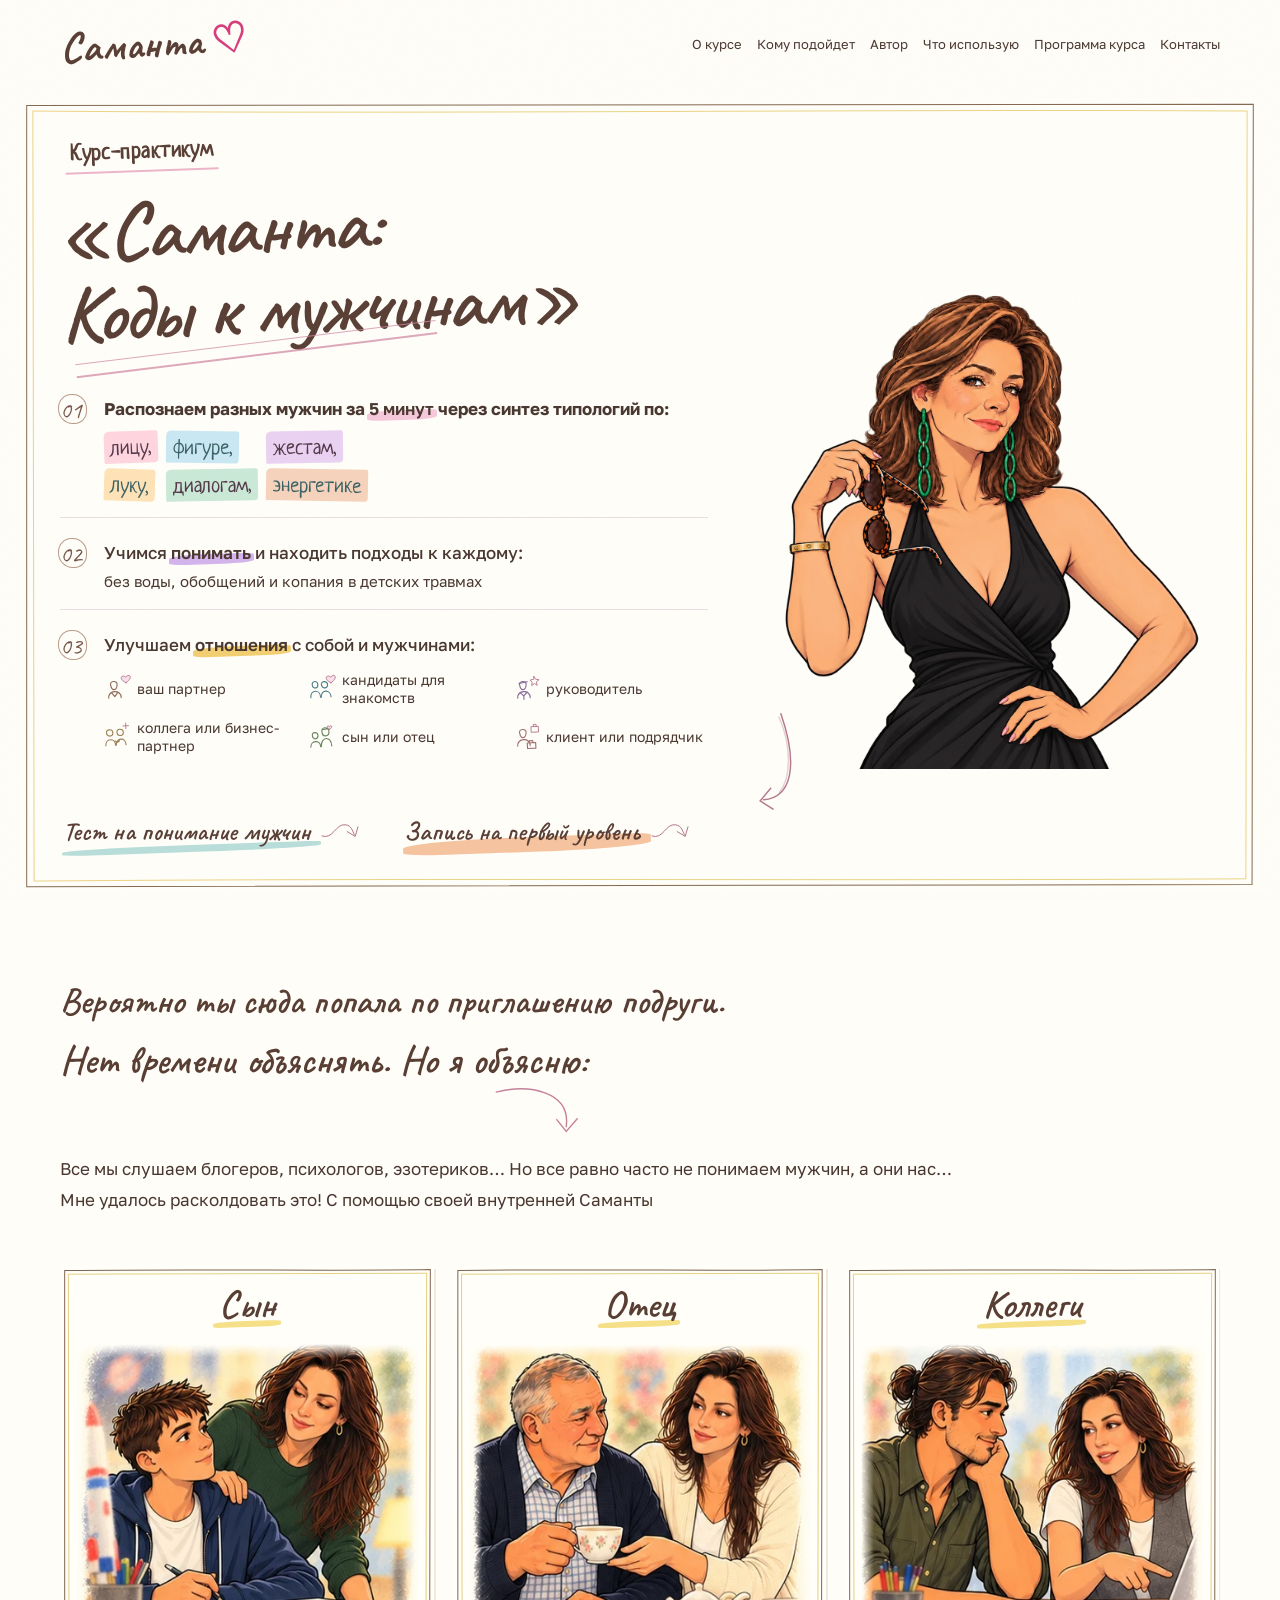
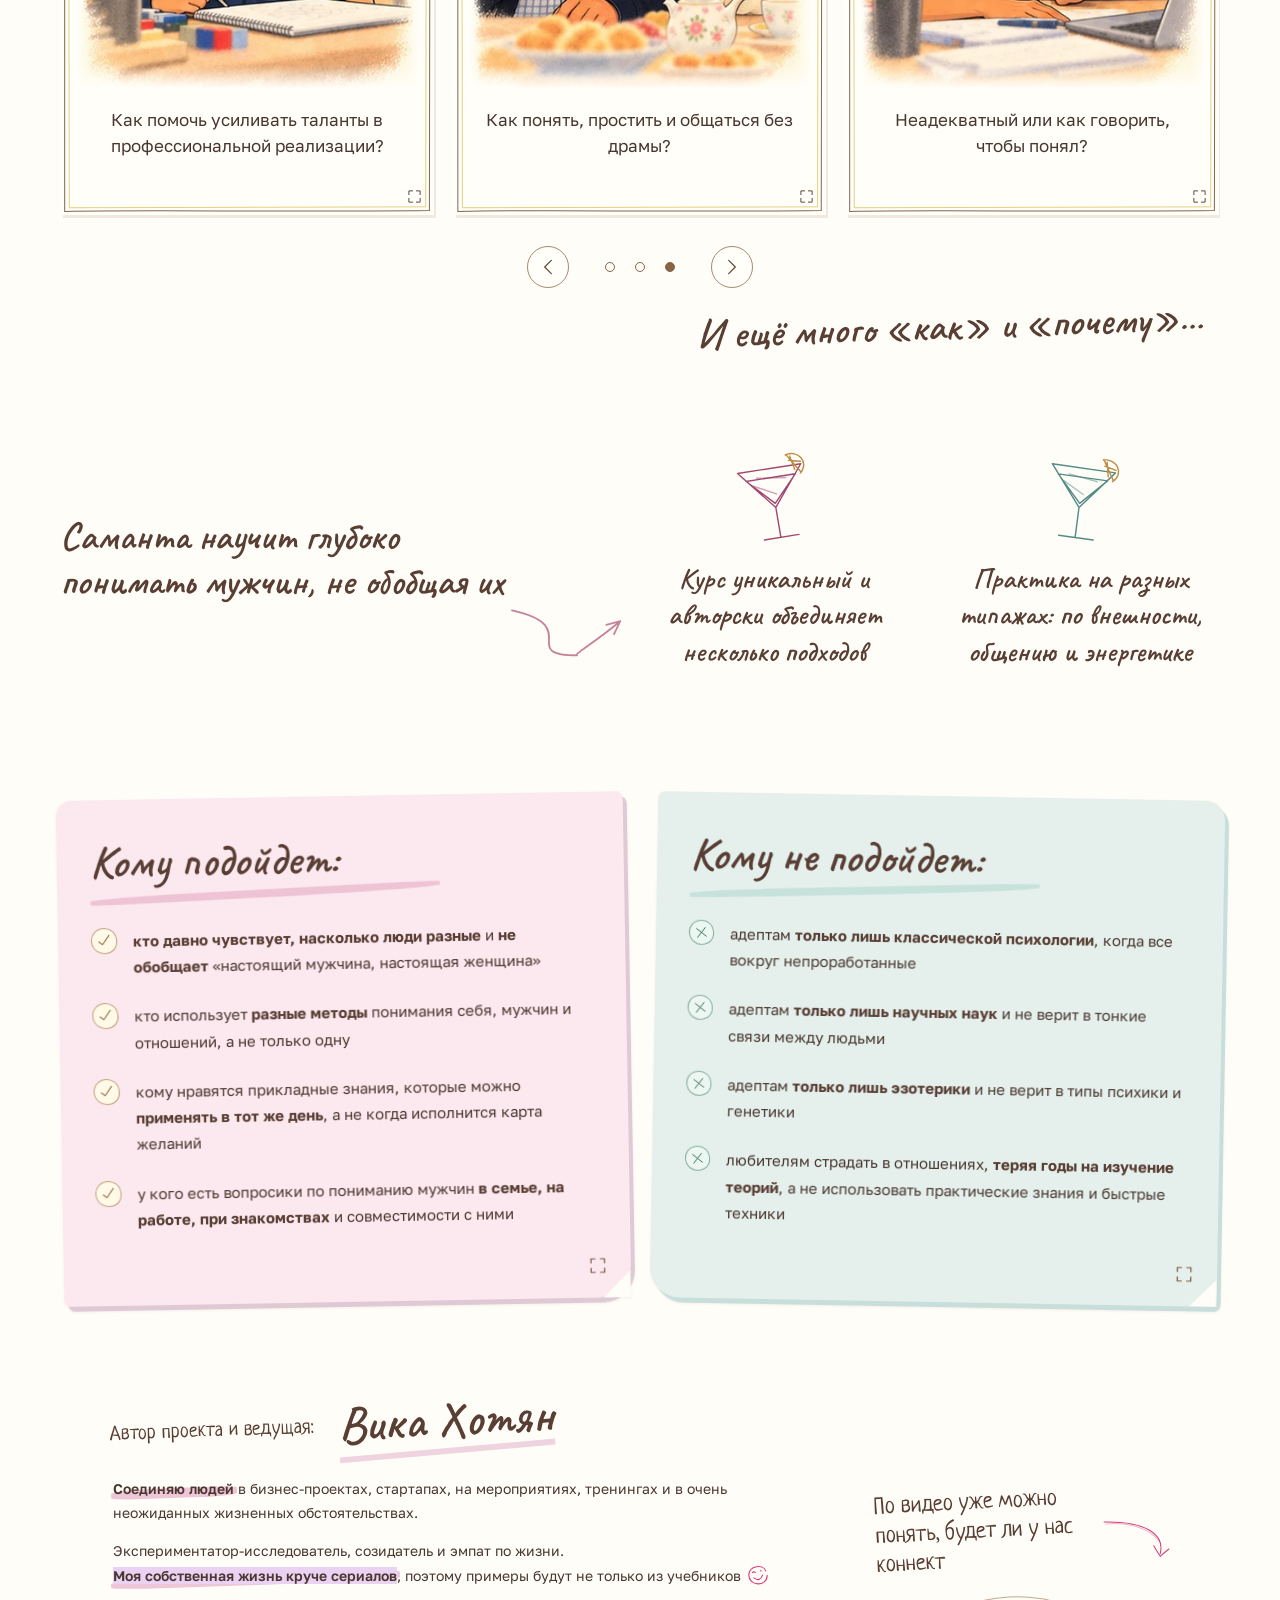
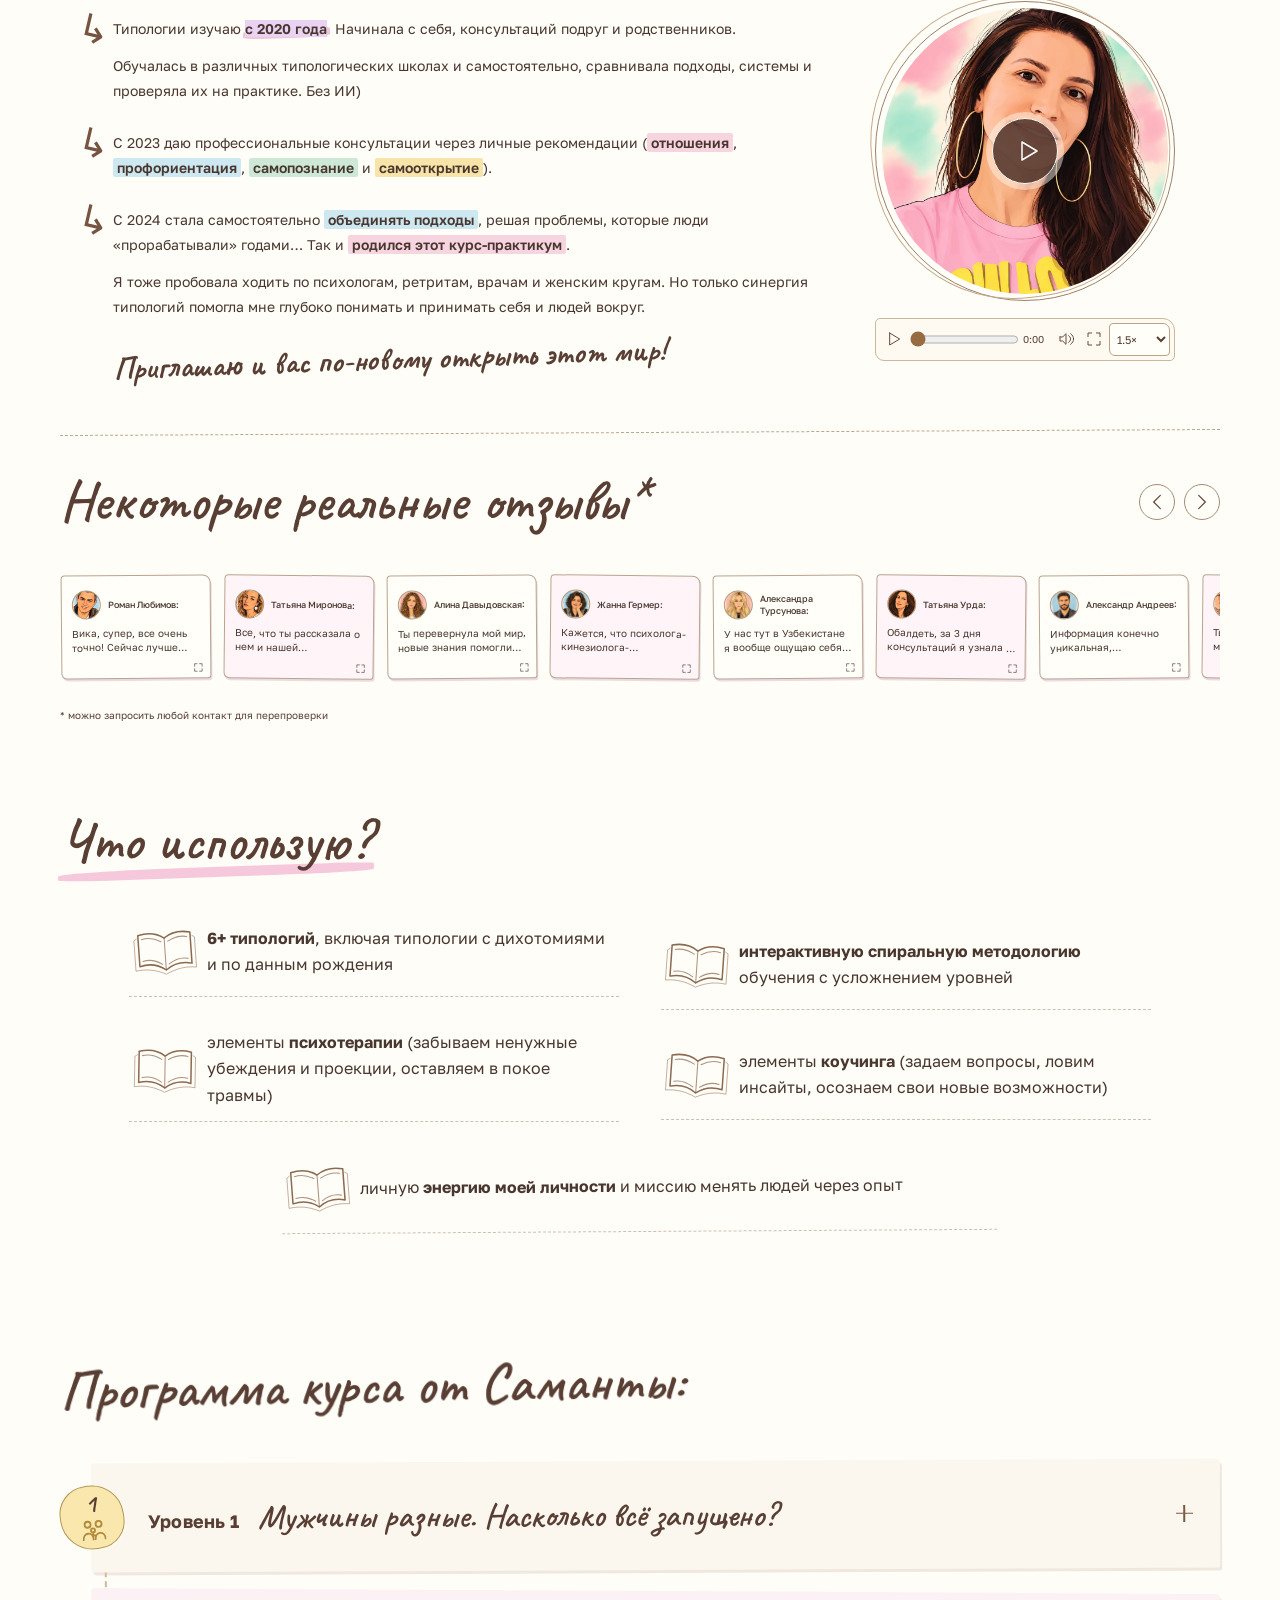
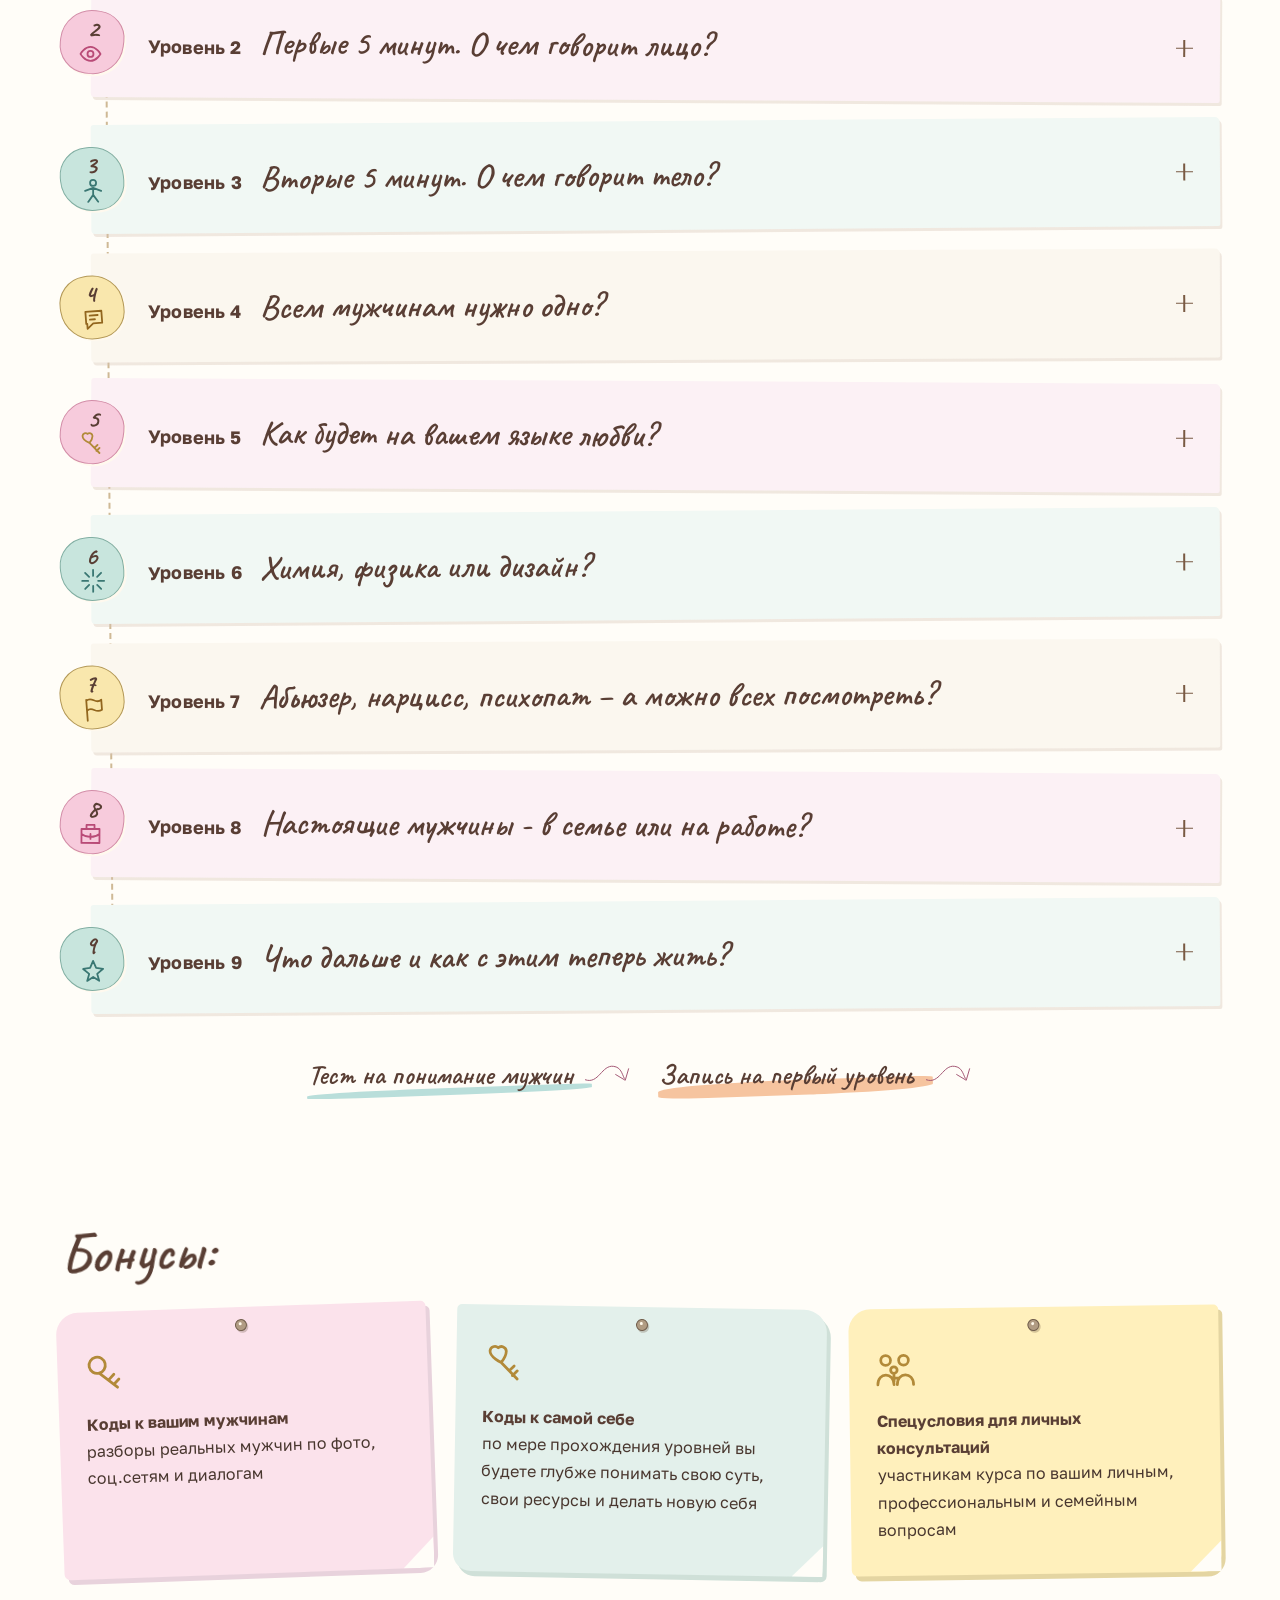
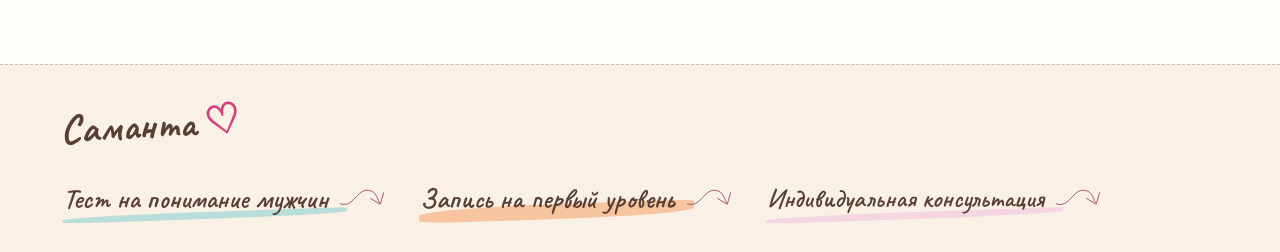
==== commit 9c96dd97: "Перерисовать книги и добавить проверку CRM" ====
--- a/site/index.html
+++ b/site/index.html
@@ -1 +1 @@
-<!doctype html><html lang="ru"><head><meta charset="utf-8"><meta name="viewport" content="width=device-width, initial-scale=1"><meta name="robots" content="noindex,nofollow"><link rel="icon" href="assets/favicon.svg" type="image/svg+xml"><meta name="theme-color" content="#17473f"><title>Саманта: Коды к мужчинам — курс-практикум Вики Хотян</title><link rel="canonical" href="https://vikakhotian.github.io/types/"><meta name="description" content="Курс-практикум «Саманта: Коды к мужчинам». Программа из девяти уровней. Автор проекта и ведущая: Вика Хотян."><meta property="og:title" content="Саманта: Коды к мужчинам"><meta property="og:description" content="Курс-практикум. Автор проекта и ведущая: Вика Хотян."><meta property="og:type" content="website"><meta property="og:locale" content="ru_RU"><meta property="og:image" content="https://vikakhotian.github.io/types/assets/hero-waist.webp?v=12"><link rel="preload" href="assets/fonts/caveat.woff" as="font" type="font/woff" crossorigin><link rel="stylesheet" href="styles.css?v=20"><link rel="stylesheet" href="scrapbook.css?v=20"><link rel="stylesheet" href="refinements.css?v=20"><script src="site-config.js?v=20" defer></script><script src="site-navigation.js?v=20" defer></script><script src="app.js?v=20" defer></script><script src="fit-dialog.js?v=20" defer></script><script src="summary-arrow.js?v=20" defer></script><link rel="stylesheet" href="expressive.css?v=20"></head><body><a class="skip" href="#main">К содержанию</a><div class="reading-progress" aria-hidden="true"><span id="reading-progress"></span></div><header class="site-header"><a href="https://vikakhotian.github.io/types/" class="wordmark" aria-label="Саманта — на главную" data-site-home="">Саманта<span aria-hidden="true">♡</span></a><button id="menu-toggle" class="menu-toggle" aria-expanded="false" aria-controls="main-nav" aria-label="Открыть меню"><span></span><span></span></button><nav id="main-nav" aria-label="Основное меню"><a href="#about-course">О курсе</a><a href="#fit">Кому подойдет</a><a href="#author">Автор</a><a href="#methods">Что использую</a><a href="#program">Программа курса</a><a href="https://vikakhotian.github.io/types/booking/" data-site-contact="">Контакты</a></nav></header><main id="main"><section id="top" class="hero section"><div class="hero-copy"><h1 data-source-line="0"><span class="course-label">Курс-практикум</span> <span class="hero-title">«Саманта:<br>Коды к мужчинам»</span></h1><div class="hero-statements"><div class="hero-statement"><span class="promise-index" data-ui="">01</span><p class="statement-lead recognition-lead" data-source-line="2">Распознаем разных мужчин за <span class="ink-mark">5 минут</span> через синтез типологий по:</p><p class="statement-detail recognition-grid" data-source-line="3"><span class="recognition-cue">лицу,</span> <span class="recognition-cue">фигуре,</span> <span class="recognition-cue">жестам,</span> <span class="recognition-cue">луку,</span> <span class="recognition-cue">диалогам,</span> <span class="recognition-cue">энергетике</span></p></div><div class="hero-statement"><span class="promise-index" data-ui="">02</span><p class="statement-lead" data-source-line="5">Учимся <span class="ink-mark">понимать</span> и находить подходы к каждому:</p><p class="statement-detail" data-source-line="6">без воды, обобщений и копания в детских травмах</p></div><div class="hero-statement"><span class="promise-index" data-ui="">03</span><p class="statement-lead" data-source-line="8">Улучшаем <span class="ink-mark">отношения</span> с собой и мужчинами:</p><p data-source-line="9" class="statement-detail relations role-grid"><span class="role-item"><svg class="role-person-icon" fill="none" stroke="currentColor" stroke-width="1.6" stroke-linecap="round" stroke-linejoin="round" aria-hidden="true" viewbox="-2 -7 43 45"><path d="M8 10c-3-7 11-8 9 0-1 8-8 8-9 0ZM4 28c-1-12 19-12 18 0"></path><path d="m9 21 4 5 4-5"></path><path class="role-icon-accent accent-heart" d="M30 7C18 1 25-6 30-1c5-6 12 1 0 8Z"></path></svg><span>ваш партнер</span></span> <span class="role-item"><svg class="role-person-icon" fill="none" stroke="currentColor" stroke-width="1.6" stroke-linecap="round" stroke-linejoin="round" aria-hidden="true" viewbox="-2 -7 43 45"><path d="M3 9c-1-6 8-7 8 0 0 6-8 6-8 0Zm13 0c0-6 9-5 9 1-1 6-8 5-9-1ZM0 27c0-12 14-12 14 0m1 0c0-12 14-10 14 0"></path><path class="role-icon-accent accent-heart" d="M30 7C18 1 25-6 30-1c5-6 12 1 0 8Z"></path></svg><span>кандидаты для знакомств</span></span> <span class="role-item"><svg class="role-person-icon" fill="none" stroke="currentColor" stroke-width="1.6" stroke-linecap="round" stroke-linejoin="round" aria-hidden="true" viewbox="-2 -7 43 45"><path d="M8 10c-3-7 11-8 9 0-1 8-8 8-9 0ZM4 28c-1-12 19-12 18 0"></path><path d="m8 20 5 5 5-5m-5 5v5M7 7l12-2"></path><path class="role-icon-accent accent-star" d="m29-2 2 4 5 1-4 3 1 5-4-3-4 3 1-5-3-3 5-1Z"></path></svg><span>руководитель</span></span> <span class="role-item"><svg class="role-person-icon" fill="none" stroke="currentColor" stroke-width="1.6" stroke-linecap="round" stroke-linejoin="round" aria-hidden="true" viewbox="-2 -7 43 45"><path d="M2 9c-1-6 9-6 9 0 0 6-9 6-9 0Zm15 0c-1-6 9-6 9 0s-9 6-9 0ZM0 27c0-11 14-11 14 0m1 0c0-11 14-11 14 0m-15-6 3 2 3-2"></path><path class="role-icon-accent accent-spark" d="m26 0 8 0m-4-4v8"></path></svg><span>коллега или бизнес-партнер</span></span> <span class="role-item"><svg class="role-person-icon" fill="none" stroke="currentColor" stroke-width="1.6" stroke-linecap="round" stroke-linejoin="round" aria-hidden="true" viewbox="-2 -7 43 45"><path d="M3 13c-1-6 8-6 8 0 0 6-8 6-8 0Zm14-5c-2-7 10-8 10 0 0 8-10 8-10 0ZM0 29c0-10 14-10 14 0m1 0c0-15 15-15 15 0M18 5l7-1"></path><path class="role-icon-accent accent-heart" d="M28 5c-5-3-3-7 0-4 3-3 6 1 0 4Z"></path></svg><span>сын или отец</span></span> <span class="role-item"><svg class="role-person-icon" fill="none" stroke="currentColor" stroke-width="1.6" stroke-linecap="round" stroke-linejoin="round" aria-hidden="true" viewbox="-2 -7 43 45"><path d="M8 10c-3-7 11-8 9 0-1 8-8 8-9 0ZM4 28c-1-12 19-12 18 0"></path><path d="M18 24h12v8H18Zm3 0v-3h5v3"></path><path class="role-icon-accent accent-folder" d="M25 1h10v8H25Zm3 0v-3h4v3"></path></svg><span>клиент или подрядчик</span></span> </p></div></div><div class="ctas" data-ui><a class="cta primary" href="https://vikakhotian.github.io/types/test/" data-site-test="">Тест на понимание мужчин<svg xmlns="http://www.w3.org/2000/svg" class="action-arrow" viewbox="0 0 100 60" fill="none" stroke="currentColor" stroke-width="2" stroke-linecap="round" aria-hidden="true"><path d="M5 40C33 50 39 8 64 12c15 2 17 15 22 25M68 29l20 12 7-24"></path></svg></a><a class="cta secondary" href="https://vikakhotian.github.io/types/booking/" data-site-contact="">Запись на первый уровень<svg xmlns="http://www.w3.org/2000/svg" class="action-arrow" viewbox="0 0 100 60" fill="none" stroke="currentColor" stroke-width="2" stroke-linecap="round" aria-hidden="true"><path d="M5 40C33 50 39 8 64 12c15 2 17 15 22 25M68 29l20 12 7-24"></path></svg></a></div></div><figure class="hero-figure"><div class="hero-outline" aria-hidden="true"></div><img src="assets/hero-waist.webp?v=12" width="1254" height="1254" fetchpriority="high" alt="Саманта до пояса: зрелая героиня с каштановыми волосами и длинными зелёными серьгами"><svg class="drawn-arrow" viewbox="0 0 180 95" fill="none" stroke="currentColor" stroke-width="2.5" stroke-linecap="round" aria-hidden="true"><path d="M8 18C100 0 153 20 150 68M132 53l19 21 17-20"></path><path d="M13 22C66 7 119 16 141 39" opacity=".35"></path></svg></figure></section><section id="about-course" class="section topics-section"><div class="intro"><h2 class="intro-title" data-source-line="13"><span class="speech-first">Вероятно ты сюда попала по приглашению подруги.</span> <span class="speech-second">Нет времени объяснять. <span class="explain-phrase">Но я объясню:<svg class="explain-arrow" data-ui aria-hidden="true" viewbox="0 0 120 70" fill="none" stroke="currentColor" stroke-width="1.8" stroke-linecap="round"><path d="M5 9C48-2 100 9 94 53m-12-9 12 15 14-16"></path></svg></span></span></h2><p class="intro-copy" data-source-line="14">Все мы слушаем блогеров, психологов, эзотериков… Но все равно часто не понимаем мужчин, а они нас…<br class="copy-break">Мне удалось расколдовать это! С помощью своей внутренней Саманты</p></div><div class="carousel-shell"><div class="topic-track" id="topic-track" aria-label="Девять карточек о мужчинах" tabindex="0"><button class="insert topic-card" data-topic="0" data-source-line="16" aria-haspopup="dialog"><span class="insert-top"><span class="insert-title">Общение</span></span><span class="scene scene-0" role="img" aria-label="Общение — рисованный сюжет"></span><span class="sr-only"> - </span><span class="insert-question">Почему он не пишет: другой язык любви или отсутствие интереса?</span><span class="enlarge" data-ui aria-hidden="true"><svg class="icon " viewbox="0 0 24 24" fill="none" stroke="currentColor" stroke-width="1.5" stroke-linecap="round" stroke-linejoin="round" aria-hidden="true"><path d="M3 9V3h6m6 0h6v6M3 15v6h6m6 0h6v-6"></path></svg></span></button><button class="insert topic-card" data-topic="1" data-source-line="17" aria-haspopup="dialog"><span class="insert-top"><span class="insert-title">Границы</span></span><span class="scene scene-1" role="img" aria-label="Границы — рисованный сюжет"></span><span class="sr-only"> - </span><span class="insert-question">Ред флаг или особенность характера?</span><span class="enlarge" data-ui aria-hidden="true"><svg class="icon " viewbox="0 0 24 24" fill="none" stroke="currentColor" stroke-width="1.5" stroke-linecap="round" stroke-linejoin="round" aria-hidden="true"><path d="M3 9V3h6m6 0h6v6M3 15v6h6m6 0h6v-6"></path></svg></span></button><button class="insert topic-card" data-topic="3" data-source-line="18" aria-haspopup="dialog"><span class="insert-top"><span class="insert-title">Подарки</span></span><span class="scene scene-2" role="img" aria-label="Подарки — рисованный сюжет"></span><span class="sr-only"> – </span><span class="insert-question">Забота, экономия или жадность?</span><span class="enlarge" data-ui aria-hidden="true"><svg class="icon " viewbox="0 0 24 24" fill="none" stroke="currentColor" stroke-width="1.5" stroke-linecap="round" stroke-linejoin="round" aria-hidden="true"><path d="M3 9V3h6m6 0h6v6M3 15v6h6m6 0h6v-6"></path></svg></span></button><button class="insert topic-card" data-topic="2" data-source-line="20" aria-haspopup="dialog"><span class="insert-top"><span class="insert-title">Верность</span></span><span class="scene scene-4" role="img" aria-label="Верность — рисованный сюжет"></span><span class="sr-only"> – </span><span class="insert-question">Мой идеальный мужчина или общий мужчина?</span><span class="enlarge" data-ui aria-hidden="true"><svg class="icon " viewbox="0 0 24 24" fill="none" stroke="currentColor" stroke-width="1.5" stroke-linecap="round" stroke-linejoin="round" aria-hidden="true"><path d="M3 9V3h6m6 0h6v6M3 15v6h6m6 0h6v-6"></path></svg></span></button><button class="insert topic-card" data-topic="4" data-source-line="19" aria-haspopup="dialog"><span class="insert-top"><span class="insert-title">Знакомства</span></span><span class="scene scene-3" role="img" aria-label="Знакомства — рисованный сюжет"></span><span class="sr-only"> – </span><span class="insert-question">Какой мне подходит и как познакомиться с моим?</span><span class="enlarge" data-ui aria-hidden="true"><svg class="icon " viewbox="0 0 24 24" fill="none" stroke="currentColor" stroke-width="1.5" stroke-linecap="round" stroke-linejoin="round" aria-hidden="true"><path d="M3 9V3h6m6 0h6v6M3 15v6h6m6 0h6v-6"></path></svg></span></button><button class="insert topic-card" data-topic="5" data-source-line="21" aria-haspopup="dialog"><span class="insert-top"><span class="insert-title">Клиенты</span></span><span class="scene scene-5" role="img" aria-label="Клиенты — рисованный сюжет"></span><span class="sr-only"> – </span><span class="insert-question">Как общаться, чтобы быстро покупали, а не выносили мозг?</span><span class="enlarge" data-ui aria-hidden="true"><svg class="icon " viewbox="0 0 24 24" fill="none" stroke="currentColor" stroke-width="1.5" stroke-linecap="round" stroke-linejoin="round" aria-hidden="true"><path d="M3 9V3h6m6 0h6v6M3 15v6h6m6 0h6v-6"></path></svg></span></button><button class="insert topic-card" data-topic="6" data-source-line="22" aria-haspopup="dialog"><span class="insert-top"><span class="insert-title">Сын</span></span><span class="scene scene-6" role="img" aria-label="Сын — рисованный сюжет"></span><span class="sr-only"> – </span><span class="insert-question">Как помочь усиливать таланты в профессиональной реализации?</span><span class="enlarge" data-ui aria-hidden="true"><svg class="icon " viewbox="0 0 24 24" fill="none" stroke="currentColor" stroke-width="1.5" stroke-linecap="round" stroke-linejoin="round" aria-hidden="true"><path d="M3 9V3h6m6 0h6v6M3 15v6h6m6 0h6v-6"></path></svg></span></button><button class="insert topic-card" data-topic="7" data-source-line="23" aria-haspopup="dialog"><span class="insert-top"><span class="insert-title">Отец</span></span><span class="scene scene-7" role="img" aria-label="Отец — рисованный сюжет"></span><span class="sr-only"> – </span><span class="insert-question">Как понять, простить и общаться без драмы?</span><span class="enlarge" data-ui aria-hidden="true"><svg class="icon " viewbox="0 0 24 24" fill="none" stroke="currentColor" stroke-width="1.5" stroke-linecap="round" stroke-linejoin="round" aria-hidden="true"><path d="M3 9V3h6m6 0h6v6M3 15v6h6m6 0h6v-6"></path></svg></span></button><button class="insert topic-card" data-topic="8" data-source-line="24" aria-haspopup="dialog"><span class="insert-top"><span class="insert-title">Коллеги</span></span><span class="scene scene-8" role="img" aria-label="Коллеги — рисованный сюжет"></span><span class="sr-only"> – </span><span class="insert-question">Неадекватный или как говорить, чтобы понял?</span><span class="enlarge" data-ui aria-hidden="true"><svg class="icon " viewbox="0 0 24 24" fill="none" stroke="currentColor" stroke-width="1.5" stroke-linecap="round" stroke-linejoin="round" aria-hidden="true"><path d="M3 9V3h6m6 0h6v6M3 15v6h6m6 0h6v-6"></path></svg></span></button></div><div class="carousel-controls"><button id="topics-prev" class="round-control" aria-label="Предыдущие карточки"><svg class="icon left" viewbox="0 0 24 24" fill="none" stroke="currentColor" stroke-width="1.5" stroke-linecap="round" stroke-linejoin="round" aria-hidden="true"><path d="m8 4 8 8-8 8"></path></svg></button><div id="topic-dots" class="dots" aria-label="Страницы карточек"></div><button id="topics-next" class="round-control" aria-label="Следующие карточки"><svg class="icon " viewbox="0 0 24 24" fill="none" stroke="currentColor" stroke-width="1.5" stroke-linecap="round" stroke-linejoin="round" aria-hidden="true"><path d="m8 4 8 8-8 8"></path></svg></button></div></div><p class="many-questions" data-source-line="25">И ещё много «как» и «почему»…</p><div class="course-summary"><h2 class="" data-source-line="27">Саманта научит глубоко понимать мужчин, не обобщая их</h2><div><article class="method-note"><svg xmlns="http://www.w3.org/2000/svg" class="cocktail-drawing" viewbox="0 0 100 115" fill="none" stroke="currentColor" stroke-width="1.7" stroke-linecap="round" stroke-linejoin="round" aria-hidden="true"><path d="M10 22 87 21 50 69 10 22ZM50 69l1 36m-20 1 42-1M19 33l60-1-29 32-31-31Z"></path><path d="M70 8c16-5 28 13 15 24M71 8l15 23M73 15l14 3M75 10l4 17"></path><path d="m27 40 26 13m-21-22 35 4" opacity=".5"></path></svg><p class="" data-source-line="28">Курс уникальный и авторски объединяет несколько подходов</p></article><article class="practice-note"><svg xmlns="http://www.w3.org/2000/svg" class="cocktail-drawing" viewbox="0 0 100 115" fill="none" stroke="currentColor" stroke-width="1.7" stroke-linecap="round" stroke-linejoin="round" aria-hidden="true"><path d="M10 22 87 21 50 69 10 22ZM50 69l1 36m-20 1 42-1M19 33l60-1-29 32-31-31Z"></path><path d="M70 8c16-5 28 13 15 24M71 8l15 23M73 15l14 3M75 10l4 17"></path><path d="m27 40 26 13m-21-22 35 4" opacity=".5"></path></svg><p class="" data-source-line="29">Практика на разных типажах: по внешности, общению и энергетике</p></article></div></div></section><section class="section fit-section" id="fit"><div class="fit-column yes"><h2 class="" data-source-line="31" id="fit-title-0">Кому подойдет:</h2><ul><li><svg class="icon " viewbox="0 0 24 24" fill="none" stroke="currentColor" stroke-width="1.5" stroke-linecap="round" stroke-linejoin="round" aria-hidden="true"><path d="m4 12 5 5L21 4"></path></svg><span data-source-line="32"><strong>кто давно чувствует, насколько люди разные</strong> и <strong>не обобщает</strong> «настоящий мужчина, настоящая женщина»</span></li><li><svg class="icon " viewbox="0 0 24 24" fill="none" stroke="currentColor" stroke-width="1.5" stroke-linecap="round" stroke-linejoin="round" aria-hidden="true"><path d="m4 12 5 5L21 4"></path></svg><span data-source-line="33">кто использует <strong>разные методы</strong> понимания себя, мужчин и отношений, а не только одну</span></li><li><svg class="icon " viewbox="0 0 24 24" fill="none" stroke="currentColor" stroke-width="1.5" stroke-linecap="round" stroke-linejoin="round" aria-hidden="true"><path d="m4 12 5 5L21 4"></path></svg><span data-source-line="34">кому нравятся прикладные знания, которые можно <strong>применять в тот же день</strong>, а не когда исполнится карта желаний</span></li><li><svg class="icon " viewbox="0 0 24 24" fill="none" stroke="currentColor" stroke-width="1.5" stroke-linecap="round" stroke-linejoin="round" aria-hidden="true"><path d="m4 12 5 5L21 4"></path></svg><span data-source-line="35">у кого есть вопросики по пониманию мужчин <strong>в семье, на работе, при знакомствах</strong> и совместимости с ними</span></li></ul><button class="fit-expand" type="button" data-fit-expand="0" aria-haspopup="dialog" aria-label="Увеличить: Кому подойдет:" data-ui><svg viewbox="0 0 24 24" class="icon" fill="none" stroke="currentColor" stroke-width="1.6" aria-hidden="true"><path d="M3 9V3h6m6 0h6v6M3 15v6h6m6 0h6v-6"></path></svg></button></div><div class="fit-column no"><h2 class="" data-source-line="36" id="fit-title-1">Кому не подойдет:</h2><ul><li><svg class="icon " viewbox="0 0 24 24" fill="none" stroke="currentColor" stroke-width="1.5" stroke-linecap="round" stroke-linejoin="round" aria-hidden="true"><path d="m5 5 14 14M19 5 5 19"></path></svg><span data-source-line="37">адептам <strong>только лишь классической психологии</strong>, когда все вокруг непроработанные</span></li><li><svg class="icon " viewbox="0 0 24 24" fill="none" stroke="currentColor" stroke-width="1.5" stroke-linecap="round" stroke-linejoin="round" aria-hidden="true"><path d="m5 5 14 14M19 5 5 19"></path></svg><span data-source-line="38">адептам <strong>только лишь научных наук</strong> и не верит в тонкие связи между людьми</span></li><li><svg class="icon " viewbox="0 0 24 24" fill="none" stroke="currentColor" stroke-width="1.5" stroke-linecap="round" stroke-linejoin="round" aria-hidden="true"><path d="m5 5 14 14M19 5 5 19"></path></svg><span data-source-line="39">адептам <strong>только лишь эзотерики</strong> и не верит в типы психики и генетики</span></li><li><svg class="icon " viewbox="0 0 24 24" fill="none" stroke="currentColor" stroke-width="1.5" stroke-linecap="round" stroke-linejoin="round" aria-hidden="true"><path d="m5 5 14 14M19 5 5 19"></path></svg><span data-source-line="40">любителям страдать в отношениях, <strong>теряя годы на изучение теорий</strong>, а не использовать практические знания и быстрые техники</span></li></ul><button class="fit-expand" type="button" data-fit-expand="1" aria-haspopup="dialog" aria-label="Увеличить: Кому не подойдет:" data-ui><svg viewbox="0 0 24 24" class="icon" fill="none" stroke="currentColor" stroke-width="1.6" aria-hidden="true"><path d="M3 9V3h6m6 0h6v6M3 15v6h6m6 0h6v-6"></path></svg></button></div></section><section id="author" class="section author-section"><div class="author-heading"><h2 data-source-line="43"><span class="author-label">Автор проекта и ведущая:</span> <span class="author-name">Вика Хотян</span></h2></div><div class="author-layout"><div class="author-notes"><p class="author-note note-0" data-source-line="44"><span class="ink-mark">Соединяю людей</span> в бизнес-проектах, стартапах, на мероприятиях, тренингах и в очень неожиданных жизненных обстоятельствах.</p><p class="author-note note-1" data-source-line="45">Экспериментатор-исследователь, созидатель и эмпат по жизни. <span class="ink-mark ink-lilac">Моя собственная жизнь круче сериалов</span>, поэтому примеры будут не только из учебников<span class="editorial-smile" data-ui="" role="img" aria-label="Подмигивающая улыбка"><svg xmlns="http://www.w3.org/2000/svg" viewbox="0 0 32 32" fill="none" stroke="currentColor" stroke-width="1.5" stroke-linecap="round"><path d="M27 12C25 2 6 2 4 14c-3 15 22 20 24 4M9 12q2-2 4 0m7-1h1M10 19q7 7 12-2"></path></svg></span></p><p class="author-note note-2" data-source-line="46">Типологии изучаю <span class="ink-mark ink-lilac">с 2020 года</span>. Начинала с себя, консультаций подруг и родственников.</p><p class="author-note note-3" data-source-line="47">Обучалась в различных типологических школах и самостоятельно, сравнивала подходы, системы и проверяла их на практике. Без ИИ)</p><p class="author-note note-4" data-source-line="48">С 2023 даю профессиональные консультации через личные рекомендации (<span class="bio-mark bio-pink">отношения</span>, <span class="bio-mark bio-blue">профориентация</span>, <span class="bio-mark bio-green">самопознание</span> и <span class="bio-mark bio-gold">самооткрытие</span>).</p><p class="author-note note-5" data-source-line="49">С 2024 стала самостоятельно <span class="bio-mark bio-blue">объединять подходы</span>, решая проблемы, которые люди «прорабатывали» годами… Так и <span class="bio-mark bio-pink">родился этот курс-практикум</span>.</p><p class="author-note note-6" data-source-line="50">Я тоже пробовала ходить по психологам, ретритам, врачам и женским кругам. Но только синергия типологий помогла мне глубоко понимать и принимать себя и людей вокруг.</p><p class="author-note note-7 author-invitation" data-source-line="51"><strong>Приглашаю и вас по-новому открыть этот мир!</strong></p></div><div class="author-video"><p class="video-invite" data-source-line="52">По видео уже можно понять, будет ли у нас коннект</p><svg class="drawn-arrow" viewbox="0 0 180 95" fill="none" stroke="currentColor" stroke-width="2.5" stroke-linecap="round" aria-hidden="true"><path d="M8 18C100 0 153 20 150 68M132 53l19 21 17-20"></path><path d="M13 22C66 7 119 16 141 39" opacity=".35"></path></svg><div class="video-player" id="video-player"><div class="video-circle"><video id="author-video" playsinline preload="none" poster="assets/vika-cartoon.webp?v=18" aria-label="Видео-знакомство с Викой Хотян" src="assets/vika-web.mp4?v=18"></video><button id="video-overlay" class="video-overlay" aria-label="Смотреть видео"><svg class="icon " viewbox="0 0 24 24" fill="none" stroke="currentColor" stroke-width="1.5" stroke-linecap="round" stroke-linejoin="round" aria-hidden="true"><path d="m7 3 15 9-15 9V3Z"></path></svg></button></div><div class="player-controls"><button id="video-play" class="round-control" aria-label="Воспроизвести видео"><svg class="icon " viewbox="0 0 24 24" fill="none" stroke="currentColor" stroke-width="1.5" stroke-linecap="round" stroke-linejoin="round" aria-hidden="true"><path d="m7 3 15 9-15 9V3Z"></path></svg></button><label class="sr-only" for="video-seek">Позиция воспроизведения</label><input type="range" id="video-seek" min="0" max="100" value="0" step="0.1"><span id="video-time" aria-live="off">0:00</span><button id="video-mute" class="round-control" aria-label="Настроить громкость" aria-expanded="false" aria-controls="video-volume-panel"><svg class="icon " viewbox="0 0 24 24" fill="none" stroke="currentColor" stroke-width="1.5" stroke-linecap="round" stroke-linejoin="round" aria-hidden="true"><path d="M3 9h4l5-5v16l-5-5H3V9Zm13-2c4 3 4 7 0 10m3-13c6 5 6 11 0 16"></path></svg></button><button id="video-enlarge" type="button" class="round-control" aria-label="Увеличить видео" aria-haspopup="dialog"><svg class="icon" viewbox="0 0 24 24" fill="none" stroke="currentColor" stroke-width="1.5"><path d="M3 9V3h6m6 0h6v6M3 15v6h6m6 0h6v-6"></path></svg></button><select id="video-rate" class="video-rate" aria-label="Скорость воспроизведения"><option value="1">1×</option><option value="1.25">1.25×</option><option value="1.5" selected>1.5×</option><option value="1.75">1.75×</option><option value="2">2×</option></select></div><p id="video-error" class="video-error" hidden>Не удалось загрузить видео. <button id="video-retry" type="button">Повторить</button> <a href="assets/vika-web.mp4">Открыть видео отдельно</a></p><div id="video-volume-panel" class="volume-panel" hidden=""><label for="video-volume">Громкость</label><input id="video-volume" type="range" min="0" max="1" step="0.05" value="0.25" aria-label="Громкость видео"></div></div></div></div></section><section id="reviews" class="section reviews-section"><div class="section-title-row"><h2 data-source-line="54">Некоторые реальные отзывы*</h2><div class="review-controls"><button id="reviews-prev" class="round-control" aria-label="Предыдущие отзывы"><svg class="icon left" viewbox="0 0 24 24" fill="none" stroke="currentColor" stroke-width="1.5" stroke-linecap="round" stroke-linejoin="round" aria-hidden="true"><path d="m8 4 8 8-8 8"></path></svg></button><button id="reviews-next" class="round-control" aria-label="Следующие отзывы"><svg class="icon " viewbox="0 0 24 24" fill="none" stroke="currentColor" stroke-width="1.5" stroke-linecap="round" stroke-linejoin="round" aria-hidden="true"><path d="m8 4 8 8-8 8"></path></svg></button></div></div><div class="review-track" id="review-track" tabindex="0" aria-label="Отзывы"><button class="review" data-review="8" data-source-line="63" aria-haspopup="dialog" data-avatar="8"><span class="review-author"><span class="review-avatar avatar-8 latest-portrait portrait-roman" aria-hidden="true" data-ui title="Условная иллюстрация"></span><span class="review-name">Роман Любимов:</span></span> <span class="review-quote">Вика, супер, все очень точно! Сейчас лучше понимаю себя, свою миссию на новом этапе жизни, особенно про продвижение себя в ютьюбе.</span><span class="review-more" aria-hidden="true" data-ui><svg class="icon " viewbox="0 0 24 24" fill="none" stroke="currentColor" stroke-width="1.5" stroke-linecap="round" stroke-linejoin="round" aria-hidden="true"><path d="M3 9V3h6m6 0h6v6M3 15v6h6m6 0h6v-6"></path></svg></span></button><button class="review" data-review="7" data-source-line="62" aria-haspopup="dialog" data-avatar="7"><span class="review-author"><span class="review-avatar avatar-7 latest-portrait portrait-tatyana-mironova" aria-hidden="true" data-ui title="Условная иллюстрация"></span><span class="review-name">Татьяна Миронова:</span></span> <span class="review-quote">Все, что ты рассказала о нем и нашей совместимости, это шоковый шок. Описание того, кто мне подходит это и есть тот образ мужчины, который бы я хотела реально видеть рядом с собой</span><span class="review-more" aria-hidden="true" data-ui><svg class="icon " viewbox="0 0 24 24" fill="none" stroke="currentColor" stroke-width="1.5" stroke-linecap="round" stroke-linejoin="round" aria-hidden="true"><path d="M3 9V3h6m6 0h6v6M3 15v6h6m6 0h6v-6"></path></svg></span></button><button class="review" data-review="0" data-source-line="55" aria-haspopup="dialog" data-avatar="0"><span class="review-author"><span class="review-avatar avatar-0 new-portrait portrait-alina" aria-hidden="true" data-ui title="Рисованный портрет по фотографии"></span><span class="review-name">Алина Давыдовская:</span></span> <span class="review-quote">Ты перевернула мой мир, новые знания помогли мне лучше понять моих родителей, мужа и собственного ребенка</span><span class="review-more" aria-hidden="true" data-ui><svg class="icon " viewbox="0 0 24 24" fill="none" stroke="currentColor" stroke-width="1.5" stroke-linecap="round" stroke-linejoin="round" aria-hidden="true"><path d="M3 9V3h6m6 0h6v6M3 15v6h6m6 0h6v-6"></path></svg></span></button><button class="review" data-review="1" data-source-line="56" aria-haspopup="dialog" data-avatar="1"><span class="review-author"><span class="review-avatar avatar-1 new-portrait portrait-zhanna" aria-hidden="true" data-ui title="Рисованный портрет по фотографии"></span><span class="review-name">Жанна Гермер:</span></span> <span class="review-quote">Кажется, что психолога-кинезиолога- биотехнолога удивить уже нечем. Но! Теперь поняла, каких людей мне в команду искать и какие партнеры подходят.</span><span class="review-more" aria-hidden="true" data-ui><svg class="icon " viewbox="0 0 24 24" fill="none" stroke="currentColor" stroke-width="1.5" stroke-linecap="round" stroke-linejoin="round" aria-hidden="true"><path d="M3 9V3h6m6 0h6v6M3 15v6h6m6 0h6v-6"></path></svg></span></button><button class="review" data-review="2" data-source-line="57" aria-haspopup="dialog" data-avatar="2" data-portrait="alexandra-tursunova"><span class="review-author"><span class="review-avatar avatar-2 real-avatar portrait-alexandra-tursunova" aria-hidden="true" data-ui title="Рисованный портрет автора отзыва"></span><span class="review-name">Александра Турсунова:</span></span> <span class="review-quote">У нас тут в Узбекистане я вообще ощущаю себя единственной волшебницей, которой доступны знания не для всех))</span><span class="review-more" aria-hidden="true" data-ui><svg class="icon " viewbox="0 0 24 24" fill="none" stroke="currentColor" stroke-width="1.5" stroke-linecap="round" stroke-linejoin="round" aria-hidden="true"><path d="M3 9V3h6m6 0h6v6M3 15v6h6m6 0h6v-6"></path></svg></span></button><button class="review" data-review="3" data-source-line="58" aria-haspopup="dialog" data-avatar="3"><span class="review-author"><span class="review-avatar avatar-3 portrait-tatyana-urda" aria-hidden="true" data-ui title="Условная иллюстрация"></span><span class="review-name">Татьяна Урда:</span></span> <span class="review-quote">Обалдеть, за 3 дня консультаций я узнала о себе и муже столько, сколько не узнавала за полгода лекций по саморазвитию!</span><span class="review-more" aria-hidden="true" data-ui><svg class="icon " viewbox="0 0 24 24" fill="none" stroke="currentColor" stroke-width="1.5" stroke-linecap="round" stroke-linejoin="round" aria-hidden="true"><path d="M3 9V3h6m6 0h6v6M3 15v6h6m6 0h6v-6"></path></svg></span></button><button class="review" data-review="6" data-source-line="61" aria-haspopup="dialog" data-avatar="6" data-portrait="alexander-andreev"><span class="review-author"><span class="review-avatar avatar-6 real-avatar portrait-alexander-andreev" aria-hidden="true" data-ui title="Рисованный портрет автора отзыва"></span><span class="review-name">Александр Андреев:</span></span> <span class="review-quote">Информация конечно уникальная, периодически переслушиваю и для себя, и для формирования своего тренинга для лидеров</span><span class="review-more" aria-hidden="true" data-ui><svg class="icon " viewbox="0 0 24 24" fill="none" stroke="currentColor" stroke-width="1.5" stroke-linecap="round" stroke-linejoin="round" aria-hidden="true"><path d="M3 9V3h6m6 0h6v6M3 15v6h6m6 0h6v-6"></path></svg></span></button><button class="review" data-review="9" data-source-line="64" aria-haspopup="dialog" data-avatar="9"><span class="review-author"><span class="review-avatar avatar-9 latest-portrait portrait-maria" aria-hidden="true" data-ui title="Условная иллюстрация"></span><span class="review-name">Мария Урюпина:</span></span> <span class="review-quote">Ты перевернула наш с мужем мир! Мы теперь везде, где бываем, анализируем типажи людей и надо ли с ними связываться)))</span><span class="review-more" aria-hidden="true" data-ui><svg class="icon " viewbox="0 0 24 24" fill="none" stroke="currentColor" stroke-width="1.5" stroke-linecap="round" stroke-linejoin="round" aria-hidden="true"><path d="M3 9V3h6m6 0h6v6M3 15v6h6m6 0h6v-6"></path></svg></span></button><button class="review" data-review="10" data-source-line="65" aria-haspopup="dialog" data-avatar="10"><span class="review-author"><span class="review-avatar avatar-10 latest-portrait portrait-stanislav" aria-hidden="true" data-ui title="Условная иллюстрация"></span><span class="review-name">Станислав Кочуковский:</span></span> <span class="review-quote">Я наконец-то понял, почему часто не довожу дела до конца и почему выбираю не тех девушек. Теперь появилось понимание, кто мне реально нужен и с какой мотивацией мне двигаться в делах</span><span class="review-more" aria-hidden="true" data-ui><svg class="icon " viewbox="0 0 24 24" fill="none" stroke="currentColor" stroke-width="1.5" stroke-linecap="round" stroke-linejoin="round" aria-hidden="true"><path d="M3 9V3h6m6 0h6v6M3 15v6h6m6 0h6v-6"></path></svg></span></button><button class="review" data-review="4" data-source-line="59" aria-haspopup="dialog" data-avatar="4"><span class="review-author"><span class="review-avatar avatar-4 new-portrait portrait-mikhail" aria-hidden="true" data-ui title="Рисованный портрет по фотографии"></span><span class="review-name">Михаил Цыганков:</span></span> <span class="review-quote">Ты мне реально раскрыла глаза на мою необычную породу, я теперь знаю, как двигаться профессионально так чтобы мне это было легко и в кайф!</span><span class="review-more" aria-hidden="true" data-ui><svg class="icon " viewbox="0 0 24 24" fill="none" stroke="currentColor" stroke-width="1.5" stroke-linecap="round" stroke-linejoin="round" aria-hidden="true"><path d="M3 9V3h6m6 0h6v6M3 15v6h6m6 0h6v-6"></path></svg></span></button><button class="review" data-review="5" data-source-line="60" aria-haspopup="dialog" data-avatar="5"><span class="review-author"><span class="review-avatar avatar-5 latest-portrait portrait-natalia" aria-hidden="true" data-ui title="Условная иллюстрация"></span><span class="review-name">Наталья Акулина:</span></span> <span class="review-quote">Спасибо большое за консультацию, она очень помогла при выборе ВУЗа для сына, когда мы поняли какие сильные стороны его личности нужно дальше развивать</span><span class="review-more" aria-hidden="true" data-ui><svg class="icon " viewbox="0 0 24 24" fill="none" stroke="currentColor" stroke-width="1.5" stroke-linecap="round" stroke-linejoin="round" aria-hidden="true"><path d="M3 9V3h6m6 0h6v6M3 15v6h6m6 0h6v-6"></path></svg></span></button></div><p class="review-footnote">* можно запросить любой контакт для перепроверки</p></section><section class="methods-note section" id="methods"><h2><span class="ink-mark">Что использую?</span></h2><ul class="methods-list"><li><strong>6+ типологий</strong>, включая типологии с дихотомиями и по данным рождения</li><li><strong>интерактивную спиральную методологию</strong> обучения с усложнением уровней</li><li>элементы <strong>психотерапии</strong> (забываем ненужные убеждения и проекции, оставляем в покое травмы)</li><li>элементы <strong>коучинга</strong> (задаем вопросы, ловим инсайты, осознаем свои новые возможности)</li><li>личную <strong>энергию моей личности</strong> и миссию менять людей через опыт</li></ul></section><section id="program" class="section program-section"><h2 class="" data-source-line="66">Программа курса от Саманты:</h2><div class="levels"><details class="level"><summary><span class="level-badge" aria-hidden="true"><span class="level-step-number" data-ui="">1</span><svg class="icon bonus-key-icon" viewbox="0 0 24 24" fill="none" stroke="currentColor" stroke-width="1.5" stroke-linecap="round" stroke-linejoin="round" aria-hidden="true"><path d="M6 10a3 3 0 1 0 0-6 3 3 0 0 0 0 6Zm11 0a3 3 0 1 0 0-6 3 3 0 0 0 0 6ZM1 22c0-8 10-8 10 0m2 0c0-8 10-8 10 0M9 13a2 2 0 1 1 4 0 2 2 0 0 1-4 0Zm2 2v5m0-2h3"></path></svg></span><span class="level-heading" data-source-line="67"><span class="level-number">Уровень 1</span> <span class="level-title">Мужчины разные. Насколько всё запущено?</span></span><span class="level-toggle" aria-hidden="true"></span></summary><div class="level-description"><p class="" data-source-line="68">Знакомимся с мировыми типологиями: внешность, телесность, психотипы, смешанные проявления и энергетика. Пробуем первые разборы и смотрим, как всё это использовать в семье, знакомствах и работе.</p></div></details><details class="level"><summary><span class="level-badge" aria-hidden="true"><span class="level-step-number" data-ui="">2</span><svg class="icon " viewbox="0 0 24 24" fill="none" stroke="currentColor" stroke-width="1.5" stroke-linecap="round" stroke-linejoin="round" aria-hidden="true"><path d="M2 12s4-7 10-7 10 7 10 7-4 7-10 7S2 12 2 12Zm10-3a3 3 0 1 0 0 6 3 3 0 0 0 0-6"></path></svg></span><span class="level-heading" data-source-line="69"><span class="level-number">Уровень 2</span> <span class="level-title">Первые 5 минут. О чем говорит лицо?</span></span><span class="level-toggle" aria-hidden="true"></span></summary><div class="level-description"><p class="" data-source-line="70">Учимся понимать психику по зонам лица, сопоставлять признаки и впечатление. Разбираемся с научным обоснованием, подбираем пин-коды к ярким признакам.</p></div></details><details class="level"><summary><span class="level-badge" aria-hidden="true"><span class="level-step-number" data-ui="">3</span><svg class="icon " viewbox="0 0 24 24" fill="none" stroke="currentColor" stroke-width="1.5" stroke-linecap="round" stroke-linejoin="round" aria-hidden="true"><path d="M12 7a3 3 0 1 0 0-6 3 3 0 0 0 0 6Zm-8 5 8-3 8 3m-8-3v7m0 0-5 7m5-7 5 7"></path></svg></span><span class="level-heading" data-source-line="71"><span class="level-number">Уровень 3</span> <span class="level-title">Вторые 5 минут. О чем говорит тело?</span></span><span class="level-toggle" aria-hidden="true"></span></summary><div class="level-description"><p class="" data-source-line="72">Учимся распознавать типы телесности и соматологии, жесты, голос и эго-состояния.</p><p class="" data-source-line="73">Разбираемся со связями в характере и «толстой костью».</p></div></details><details class="level"><summary><span class="level-badge" aria-hidden="true"><span class="level-step-number" data-ui="">4</span><svg class="icon " viewbox="0 0 24 24" fill="none" stroke="currentColor" stroke-width="1.5" stroke-linecap="round" stroke-linejoin="round" aria-hidden="true"><path d="M4 4h16v12h-9l-6 5v-5H4V4Zm4 4h8m-8 4h5"></path></svg></span><span class="level-heading" data-source-line="74"><span class="level-number">Уровень 4</span> <span class="level-title">Всем мужчинам нужно одно?</span></span><span class="level-toggle" aria-hidden="true"></span></summary><div class="level-description"><p class="" data-source-line="75">Собираем знания, добавляем диалоги и погружаемся в 16-типные типологии. Лучше понимаем себя и почему кто-то бесит, кто-то чарует, а кто-то одновременно.</p></div></details><details class="level"><summary><span class="level-badge" aria-hidden="true"><span class="level-step-number" data-ui="">5</span><svg class="icon bonus-key-icon" viewbox="0 0 24 24" fill="none" stroke="currentColor" stroke-width="1.5" stroke-linecap="round" stroke-linejoin="round" aria-hidden="true"><path d="M11 11s-7-3-7-7a3 3 0 0 1 5-2 3 3 0 0 1 5 2c0 3-3 7-3 7Zm0 0 10 10m-5-5 3-3m-1 6 3-3"></path></svg></span><span class="level-heading" data-source-line="76"><span class="level-number">Уровень 5</span> <span class="level-title">Как будет на вашем языке любви?</span></span><span class="level-toggle" aria-hidden="true"></span></summary><div class="level-description"><p class="" data-source-line="77">Углубляем знания: сильные и уязвимые места, ценности, зоны раздражения, способы общения и языков любви. Смотрим на смешанные проявления, различия и ваши совместимости.</p></div></details><details class="level"><summary><span class="level-badge" aria-hidden="true"><span class="level-step-number" data-ui="">6</span><svg class="icon " viewbox="0 0 24 24" fill="none" stroke="currentColor" stroke-width="1.5" stroke-linecap="round" stroke-linejoin="round" aria-hidden="true"><path d="M12 1v6m0 10v6M1 12h6m10 0h6M4 4l4 4m8 8 4 4M4 20l4-4m8-8 4-4"></path></svg></span><span class="level-heading" data-source-line="78"><span class="level-number">Уровень 6</span> <span class="level-title">Химия, физика или дизайн?</span></span><span class="level-toggle" aria-hidden="true"></span></summary><div class="level-description"><p class="" data-source-line="79">Изучаем, кто с кем, почему тянет и что с этим делать. Добавляем типологии по данным рождения. Обсуждаем разные типы любви и ее сохранение, разную сексологию, типы привязанности и развязанности.</p></div></details><details class="level"><summary><span class="level-badge" aria-hidden="true"><span class="level-step-number" data-ui="">7</span><svg class="icon " viewbox="0 0 24 24" fill="none" stroke="currentColor" stroke-width="1.5" stroke-linecap="round" stroke-linejoin="round" aria-hidden="true"><path d="M5 23V2m0 1c6-5 9 5 15 0v10c-7 4-9-5-15 0"></path></svg></span><span class="level-heading" data-source-line="80"><span class="level-number">Уровень 7</span> <span class="level-title">Абьюзер, нарцисс, психопат – а можно всех посмотреть?</span></span><span class="level-toggle" aria-hidden="true"></span></summary><div class="level-description"><p class="" data-source-line="81">Как знакомиться, какие вопросы задавать и как быстро замечать ред флаги. Разбираем заботу, щедрость, ответственность, давление и нарушения границ.</p></div></details><details class="level"><summary><span class="level-badge" aria-hidden="true"><span class="level-step-number" data-ui="">8</span><svg class="icon " viewbox="0 0 24 24" fill="none" stroke="currentColor" stroke-width="1.5" stroke-linecap="round" stroke-linejoin="round" aria-hidden="true"><path d="M3 7h18v14H3V7Zm5 0V3h8v4M3 12c5 4 13 4 18 0m-9 0v5"></path></svg></span><span class="level-heading" data-source-line="82"><span class="level-number">Уровень 8</span> <span class="level-title">Настоящие мужчины - в семье или на работе?</span></span><span class="level-toggle" aria-hidden="true"></span></summary><div class="level-description"><p class="" data-source-line="83">Босс, коллега, клиент. Учимся лучше договариваться и быть незаменимой.</p><p class="" data-source-line="84">Муж, сын, отец. Учимся лучше понимать, общаться, мириться и помогать с реализацией.</p></div></details><details class="level"><summary><span class="level-badge" aria-hidden="true"><span class="level-step-number" data-ui="">9</span><svg class="icon " viewbox="0 0 24 24" fill="none" stroke="currentColor" stroke-width="1.5" stroke-linecap="round" stroke-linejoin="round" aria-hidden="true"><path d="m12 2 3 7 7 1-6 5 2 7-6-4-6 4 2-7-6-5 7-1Z"></path></svg></span><span class="level-heading" data-source-line="85"><span class="level-number">Уровень 9</span> <span class="level-title">Что дальше и как с этим теперь жить?</span></span><span class="level-toggle" aria-hidden="true"></span></summary><div class="level-description"><p class="" data-source-line="86">Разбираем сложные вопросы, ситуации и мужчин. Формируем план на более продвинутые уровни жизни.</p></div></details></div><div class="program-cta"><div class="ctas" data-ui><a class="cta primary" href="https://vikakhotian.github.io/types/test/" data-site-test="">Тест на понимание мужчин<svg xmlns="http://www.w3.org/2000/svg" class="action-arrow" viewbox="0 0 100 60" fill="none" stroke="currentColor" stroke-width="2" stroke-linecap="round" aria-hidden="true"><path d="M5 40C33 50 39 8 64 12c15 2 17 15 22 25M68 29l20 12 7-24"></path></svg></a><a class="cta secondary" href="https://vikakhotian.github.io/types/booking/" data-site-contact="">Запись на первый уровень<svg xmlns="http://www.w3.org/2000/svg" class="action-arrow" viewbox="0 0 100 60" fill="none" stroke="currentColor" stroke-width="2" stroke-linecap="round" aria-hidden="true"><path d="M5 40C33 50 39 8 64 12c15 2 17 15 22 25M68 29l20 12 7-24"></path></svg></a></div></div></section><section id="bonuses" class="section bonuses-section"><h2 class="" data-source-line="88">Бонусы:</h2><div class="bonuses"><article class="bonus bonus-0"><span class="bonus-pin" aria-hidden="true"></span><svg class="icon " viewbox="0 0 24 24" fill="none" stroke="currentColor" stroke-width="1.5" stroke-linecap="round" stroke-linejoin="round" aria-hidden="true"><path d="M9 13a5 5 0 1 0-6-4 5 5 0 0 0 6 4Zm0 0 11 9m-5-5 3-3m0 6 3-3"></path></svg><p data-source-line="89"><strong class="bonus-title">Коды к вашим мужчинам</strong><br>разборы реальных мужчин по фото, соц.сетям и диалогам</p></article><article class="bonus bonus-1"><span class="bonus-pin" aria-hidden="true"></span><svg class="icon bonus-key-icon" viewbox="0 0 24 24" fill="none" stroke="currentColor" stroke-width="1.5" stroke-linecap="round" stroke-linejoin="round" aria-hidden="true"><path d="M11 11s-7-3-7-7a3 3 0 0 1 5-2 3 3 0 0 1 5 2c0 3-3 7-3 7Zm0 0 10 10m-5-5 3-3m-1 6 3-3"></path></svg><p data-source-line="90"><strong class="bonus-title">Коды к самой себе</strong><br>по мере прохождения уровней вы будете глубже понимать свою суть, свои ресурсы и делать новую себя</p></article><article class="bonus bonus-2"><span class="bonus-pin" aria-hidden="true"></span><svg class="icon bonus-key-icon" viewbox="0 0 24 24" fill="none" stroke="currentColor" stroke-width="1.5" stroke-linecap="round" stroke-linejoin="round" aria-hidden="true"><path d="M6 10a3 3 0 1 0 0-6 3 3 0 0 0 0 6Zm11 0a3 3 0 1 0 0-6 3 3 0 0 0 0 6ZM1 22c0-8 10-8 10 0m2 0c0-8 10-8 10 0M9 13a2 2 0 1 1 4 0 2 2 0 0 1-4 0Zm2 2v5m0-2h3"></path></svg><p data-source-line="91"><strong class="bonus-title">Спецусловия для личных консультаций</strong><br>участникам курса по вашим личным, профессиональным и семейным вопросам</p></article></div></section></main><footer class="footer"><div class="footer-inner"><a href="https://vikakhotian.github.io/types/" class="wordmark" data-site-home="">Саманта<span aria-hidden="true">♡</span></a><div class="ctas" data-ui><a class="cta primary" href="https://vikakhotian.github.io/types/test/" data-site-test="">Тест на понимание мужчин<svg xmlns="http://www.w3.org/2000/svg" class="action-arrow" viewbox="0 0 100 60" fill="none" stroke="currentColor" stroke-width="2" stroke-linecap="round" aria-hidden="true"><path d="M5 40C33 50 39 8 64 12c15 2 17 15 22 25M68 29l20 12 7-24"></path></svg></a><a class="cta secondary" href="https://vikakhotian.github.io/types/booking/" data-site-contact="">Запись на первый уровень<svg xmlns="http://www.w3.org/2000/svg" class="action-arrow" viewbox="0 0 100 60" fill="none" stroke="currentColor" stroke-width="2" stroke-linecap="round" aria-hidden="true"><path d="M5 40C33 50 39 8 64 12c15 2 17 15 22 25M68 29l20 12 7-24"></path></svg></a><a class="cta consultation-footer" data-site-consultation href="https://vikakhotian.github.io/types/consultation/">Индивидуальная консультация<svg class="action-arrow" viewbox="0 0 100 60" fill="none" stroke="currentColor" stroke-width="2" stroke-linecap="round" aria-hidden="true"><path d="M5 40C33 50 39 8 64 12c15 2 17 15 22 25M68 29l20 12 7-24"></path></svg></a></div></div></footer><button id="back-top" class="back-top" aria-label="Наверх" hidden><svg class="icon " viewbox="0 0 24 24" fill="none" stroke="currentColor" stroke-width="1.5" stroke-linecap="round" stroke-linejoin="round" aria-hidden="true"><path d="M3 12h17m-6-6 6 6-6 6"></path></svg></button><dialog id="card-dialog" class="card-dialog" aria-labelledby="dialog-title"><button id="dialog-close" class="dialog-close round-control" aria-label="Закрыть"><svg class="icon " viewbox="0 0 24 24" fill="none" stroke="currentColor" stroke-width="1.5" stroke-linecap="round" stroke-linejoin="round" aria-hidden="true"><path d="m4 4 16 16M20 4 4 20"></path></svg></button><div id="dialog-avatar" class="review-avatar dialog-avatar" hidden="" aria-hidden="true"></div><div id="dialog-scene" class="scene dialog-scene" aria-hidden="true"></div><h2 id="dialog-title"></h2><p id="dialog-copy"></p></dialog><script id="topic-data" type="application/json">[{"title": "Общение", "question": "Почему он не пишет: другой язык любви или отсутствие интереса?", "scene": 0}, {"title": "Границы", "question": "Ред флаг или особенность характера?", "scene": 1}, {"title": "Верность", "question": "Мой идеальный мужчина или общий мужчина?", "scene": 4}, {"title": "Подарки", "question": "Забота, экономия или жадность?", "scene": 2}, {"title": "Знакомства", "question": "Какой мне подходит и как познакомиться с моим?", "scene": 3}, {"title": "Клиенты", "question": "Как общаться, чтобы быстро покупали, а не выносили мозг?", "scene": 5}, {"title": "Сын", "question": "Как помочь усиливать таланты в профессиональной реализации?", "scene": 6}, {"title": "Отец", "question": "Как понять, простить и общаться без драмы?", "scene": 7}, {"title": "Коллеги", "question": "Неадекватный или как говорить, чтобы понял?", "scene": 8}]</script><script id="review-data" type="application/json">[{"name": "Алина Давыдовская", "quote": "Ты перевернула мой мир, новые знания помогли мне лучше понять моих родителей, мужа и собственного ребенка"}, {"name": "Жанна Гермер", "quote": "Кажется, что психолога-кинезиолога- биотехнолога удивить уже нечем. Но! Теперь поняла, каких людей мне в команду искать и какие партнеры подходят."}, {"name": "Александра Турсунова", "quote": "У нас тут в Узбекистане я вообще ощущаю себя единственной волшебницей, которой доступны знания не для всех))"}, {"name": "Татьяна Урда", "quote": "Обалдеть, за 3 дня консультаций я узнала о себе и муже столько, сколько не узнавала за полгода лекций по саморазвитию!"}, {"name": "Михаил Цыганков", "quote": "Ты мне реально раскрыла глаза на мою необычную породу, я теперь знаю, как двигаться профессионально так чтобы мне это было легко и в кайф!"}, {"name": "Наталья Акулина", "quote": "Спасибо большое за консультацию, она очень помогла при выборе ВУЗа для сына, когда мы поняли какие сильные стороны его личности нужно дальше развивать"}, {"name": "Александр Андреев", "quote": "Информация конечно уникальная, периодически переслушиваю и для себя, и для формирования своего тренинга для лидеров"}, {"name": "Татьяна Миронова", "quote": "Все, что ты рассказала о нем и нашей совместимости, это шоковый шок. Описание того, кто мне подходит это и есть тот образ мужчины, который бы я хотела реально видеть рядом с собой"}, {"name": "Роман Любимов", "quote": "Вика, супер, все очень точно! Сейчас лучше понимаю себя, свою миссию на новом этапе жизни, особенно про продвижение себя в ютьюбе."}, {"name": "Мария Урюпина", "quote": "Ты перевернула наш с мужем мир! Мы теперь везде, где бываем, анализируем типажи людей и надо ли с ними связываться)))"}, {"name": "Станислав Кочуковский", "quote": "Я наконец-то понял, почему часто не довожу дела до конца и почему выбираю не тех девушек. Теперь появилось понимание, кто мне реально нужен и с какой мотивацией мне двигаться в делах"}]</script><dialog id="fit-dialog" class="fit-dialog" aria-labelledby="fit-dialog-title"><button type="button" class="round-control fit-dialog-close" aria-label="Закрыть">×</button><h2 id="fit-dialog-title"></h2><div class="fit-dialog-content"></div></dialog><dialog id="video-dialog" class="video-dialog" aria-label="Увеличенное видео"><button type="button" class="round-control video-dialog-close" aria-label="Закрыть видео">×</button><div class="video-dialog-content"></div></dialog></body></html>
+<!doctype html><html lang="ru"><head><meta charset="utf-8"><meta name="viewport" content="width=device-width, initial-scale=1"><meta name="robots" content="noindex,nofollow"><link rel="icon" href="assets/favicon.svg" type="image/svg+xml"><meta name="theme-color" content="#17473f"><title>Саманта: Коды к мужчинам — курс-практикум Вики Хотян</title><link rel="canonical" href="https://vikakhotian.github.io/types/"><meta name="description" content="Курс-практикум «Саманта: Коды к мужчинам». Программа из девяти уровней. Автор проекта и ведущая: Вика Хотян."><meta property="og:title" content="Саманта: Коды к мужчинам"><meta property="og:description" content="Курс-практикум. Автор проекта и ведущая: Вика Хотян."><meta property="og:type" content="website"><meta property="og:locale" content="ru_RU"><meta property="og:image" content="https://vikakhotian.github.io/types/assets/hero-waist.webp?v=12"><link rel="preload" href="assets/fonts/caveat.woff" as="font" type="font/woff" crossorigin><link rel="stylesheet" href="styles.css?v=20"><link rel="stylesheet" href="scrapbook.css?v=20"><link rel="stylesheet" href="refinements.css?v=20"><script src="site-config.js?v=20" defer></script><script src="site-navigation.js?v=20" defer></script><script src="app.js?v=20" defer></script><script src="fit-dialog.js?v=20" defer></script><script src="summary-arrow.js?v=20" defer></script><link rel="stylesheet" href="expressive.css?v=21"></head><body><a class="skip" href="#main">К содержанию</a><div class="reading-progress" aria-hidden="true"><span id="reading-progress"></span></div><header class="site-header"><a href="https://vikakhotian.github.io/types/" class="wordmark" aria-label="Саманта — на главную" data-site-home="">Саманта<span aria-hidden="true">♡</span></a><button id="menu-toggle" class="menu-toggle" aria-expanded="false" aria-controls="main-nav" aria-label="Открыть меню"><span></span><span></span></button><nav id="main-nav" aria-label="Основное меню"><a href="#about-course">О курсе</a><a href="#fit">Кому подойдет</a><a href="#author">Автор</a><a href="#methods">Что использую</a><a href="#program">Программа курса</a><a href="https://vikakhotian.github.io/types/booking/" data-site-contact="">Контакты</a></nav></header><main id="main"><section id="top" class="hero section"><div class="hero-copy"><h1 data-source-line="0"><span class="course-label">Курс-практикум</span> <span class="hero-title">«Саманта:<br>Коды к мужчинам»</span></h1><div class="hero-statements"><div class="hero-statement"><span class="promise-index" data-ui="">01</span><p class="statement-lead recognition-lead" data-source-line="2">Распознаем разных мужчин за <span class="ink-mark">5 минут</span> через синтез типологий по:</p><p class="statement-detail recognition-grid" data-source-line="3"><span class="recognition-cue">лицу,</span> <span class="recognition-cue">фигуре,</span> <span class="recognition-cue">жестам,</span> <span class="recognition-cue">луку,</span> <span class="recognition-cue">диалогам,</span> <span class="recognition-cue">энергетике</span></p></div><div class="hero-statement"><span class="promise-index" data-ui="">02</span><p class="statement-lead" data-source-line="5">Учимся <span class="ink-mark">понимать</span> и находить подходы к каждому:</p><p class="statement-detail" data-source-line="6">без воды, обобщений и копания в детских травмах</p></div><div class="hero-statement"><span class="promise-index" data-ui="">03</span><p class="statement-lead" data-source-line="8">Улучшаем <span class="ink-mark">отношения</span> с собой и мужчинами:</p><p data-source-line="9" class="statement-detail relations role-grid"><span class="role-item"><svg class="role-person-icon" fill="none" stroke="currentColor" stroke-width="1.6" stroke-linecap="round" stroke-linejoin="round" aria-hidden="true" viewbox="-2 -7 43 45"><path d="M8 10c-3-7 11-8 9 0-1 8-8 8-9 0ZM4 28c-1-12 19-12 18 0"></path><path d="m9 21 4 5 4-5"></path><path class="role-icon-accent accent-heart" d="M30 7C18 1 25-6 30-1c5-6 12 1 0 8Z"></path></svg><span>ваш партнер</span></span> <span class="role-item"><svg class="role-person-icon" fill="none" stroke="currentColor" stroke-width="1.6" stroke-linecap="round" stroke-linejoin="round" aria-hidden="true" viewbox="-2 -7 43 45"><path d="M3 9c-1-6 8-7 8 0 0 6-8 6-8 0Zm13 0c0-6 9-5 9 1-1 6-8 5-9-1ZM0 27c0-12 14-12 14 0m1 0c0-12 14-10 14 0"></path><path class="role-icon-accent accent-heart" d="M30 7C18 1 25-6 30-1c5-6 12 1 0 8Z"></path></svg><span>кандидаты для знакомств</span></span> <span class="role-item"><svg class="role-person-icon" fill="none" stroke="currentColor" stroke-width="1.6" stroke-linecap="round" stroke-linejoin="round" aria-hidden="true" viewbox="-2 -7 43 45"><path d="M8 10c-3-7 11-8 9 0-1 8-8 8-9 0ZM4 28c-1-12 19-12 18 0"></path><path d="m8 20 5 5 5-5m-5 5v5M7 7l12-2"></path><path class="role-icon-accent accent-star" d="m29-2 2 4 5 1-4 3 1 5-4-3-4 3 1-5-3-3 5-1Z"></path></svg><span>руководитель</span></span> <span class="role-item"><svg class="role-person-icon" fill="none" stroke="currentColor" stroke-width="1.6" stroke-linecap="round" stroke-linejoin="round" aria-hidden="true" viewbox="-2 -7 43 45"><path d="M2 9c-1-6 9-6 9 0 0 6-9 6-9 0Zm15 0c-1-6 9-6 9 0s-9 6-9 0ZM0 27c0-11 14-11 14 0m1 0c0-11 14-11 14 0m-15-6 3 2 3-2"></path><path class="role-icon-accent accent-spark" d="m26 0 8 0m-4-4v8"></path></svg><span>коллега или бизнес-партнер</span></span> <span class="role-item"><svg class="role-person-icon" fill="none" stroke="currentColor" stroke-width="1.6" stroke-linecap="round" stroke-linejoin="round" aria-hidden="true" viewbox="-2 -7 43 45"><path d="M3 13c-1-6 8-6 8 0 0 6-8 6-8 0Zm14-5c-2-7 10-8 10 0 0 8-10 8-10 0ZM0 29c0-10 14-10 14 0m1 0c0-15 15-15 15 0M18 5l7-1"></path><path class="role-icon-accent accent-heart" d="M28 5c-5-3-3-7 0-4 3-3 6 1 0 4Z"></path></svg><span>сын или отец</span></span> <span class="role-item"><svg class="role-person-icon" fill="none" stroke="currentColor" stroke-width="1.6" stroke-linecap="round" stroke-linejoin="round" aria-hidden="true" viewbox="-2 -7 43 45"><path d="M8 10c-3-7 11-8 9 0-1 8-8 8-9 0ZM4 28c-1-12 19-12 18 0"></path><path d="M18 24h12v8H18Zm3 0v-3h5v3"></path><path class="role-icon-accent accent-folder" d="M25 1h10v8H25Zm3 0v-3h4v3"></path></svg><span>клиент или подрядчик</span></span> </p></div></div><div class="ctas" data-ui><a class="cta primary" href="https://vikakhotian.github.io/types/test/" data-site-test="">Тест на понимание мужчин<svg xmlns="http://www.w3.org/2000/svg" class="action-arrow" viewbox="0 0 100 60" fill="none" stroke="currentColor" stroke-width="2" stroke-linecap="round" aria-hidden="true"><path d="M5 40C33 50 39 8 64 12c15 2 17 15 22 25M68 29l20 12 7-24"></path></svg></a><a class="cta secondary" href="https://vikakhotian.github.io/types/booking/" data-site-contact="">Запись на первый уровень<svg xmlns="http://www.w3.org/2000/svg" class="action-arrow" viewbox="0 0 100 60" fill="none" stroke="currentColor" stroke-width="2" stroke-linecap="round" aria-hidden="true"><path d="M5 40C33 50 39 8 64 12c15 2 17 15 22 25M68 29l20 12 7-24"></path></svg></a></div></div><figure class="hero-figure"><div class="hero-outline" aria-hidden="true"></div><img src="assets/hero-waist.webp?v=12" width="1254" height="1254" fetchpriority="high" alt="Саманта до пояса: зрелая героиня с каштановыми волосами и длинными зелёными серьгами"><svg class="drawn-arrow" viewbox="0 0 180 95" fill="none" stroke="currentColor" stroke-width="2.5" stroke-linecap="round" aria-hidden="true"><path d="M8 18C100 0 153 20 150 68M132 53l19 21 17-20"></path><path d="M13 22C66 7 119 16 141 39" opacity=".35"></path></svg></figure></section><section id="about-course" class="section topics-section"><div class="intro"><h2 class="intro-title" data-source-line="13"><span class="speech-first">Вероятно ты сюда попала по приглашению подруги.</span> <span class="speech-second">Нет времени объяснять. <span class="explain-phrase">Но я объясню:<svg class="explain-arrow" data-ui aria-hidden="true" viewbox="0 0 120 70" fill="none" stroke="currentColor" stroke-width="1.8" stroke-linecap="round"><path d="M5 9C48-2 100 9 94 53m-12-9 12 15 14-16"></path></svg></span></span></h2><p class="intro-copy" data-source-line="14">Все мы слушаем блогеров, психологов, эзотериков… Но все равно часто не понимаем мужчин, а они нас…<br class="copy-break">Мне удалось расколдовать это! С помощью своей внутренней Саманты</p></div><div class="carousel-shell"><div class="topic-track" id="topic-track" aria-label="Девять карточек о мужчинах" tabindex="0"><button class="insert topic-card" data-topic="0" data-source-line="16" aria-haspopup="dialog"><span class="insert-top"><span class="insert-title">Общение</span></span><span class="scene scene-0" role="img" aria-label="Общение — рисованный сюжет"></span><span class="sr-only"> - </span><span class="insert-question">Почему он не пишет: другой язык любви или отсутствие интереса?</span><span class="enlarge" data-ui aria-hidden="true"><svg class="icon " viewbox="0 0 24 24" fill="none" stroke="currentColor" stroke-width="1.5" stroke-linecap="round" stroke-linejoin="round" aria-hidden="true"><path d="M3 9V3h6m6 0h6v6M3 15v6h6m6 0h6v-6"></path></svg></span></button><button class="insert topic-card" data-topic="1" data-source-line="17" aria-haspopup="dialog"><span class="insert-top"><span class="insert-title">Границы</span></span><span class="scene scene-1" role="img" aria-label="Границы — рисованный сюжет"></span><span class="sr-only"> - </span><span class="insert-question">Ред флаг или особенность характера?</span><span class="enlarge" data-ui aria-hidden="true"><svg class="icon " viewbox="0 0 24 24" fill="none" stroke="currentColor" stroke-width="1.5" stroke-linecap="round" stroke-linejoin="round" aria-hidden="true"><path d="M3 9V3h6m6 0h6v6M3 15v6h6m6 0h6v-6"></path></svg></span></button><button class="insert topic-card" data-topic="3" data-source-line="18" aria-haspopup="dialog"><span class="insert-top"><span class="insert-title">Подарки</span></span><span class="scene scene-2" role="img" aria-label="Подарки — рисованный сюжет"></span><span class="sr-only"> – </span><span class="insert-question">Забота, экономия или жадность?</span><span class="enlarge" data-ui aria-hidden="true"><svg class="icon " viewbox="0 0 24 24" fill="none" stroke="currentColor" stroke-width="1.5" stroke-linecap="round" stroke-linejoin="round" aria-hidden="true"><path d="M3 9V3h6m6 0h6v6M3 15v6h6m6 0h6v-6"></path></svg></span></button><button class="insert topic-card" data-topic="2" data-source-line="20" aria-haspopup="dialog"><span class="insert-top"><span class="insert-title">Верность</span></span><span class="scene scene-4" role="img" aria-label="Верность — рисованный сюжет"></span><span class="sr-only"> – </span><span class="insert-question">Мой идеальный мужчина или общий мужчина?</span><span class="enlarge" data-ui aria-hidden="true"><svg class="icon " viewbox="0 0 24 24" fill="none" stroke="currentColor" stroke-width="1.5" stroke-linecap="round" stroke-linejoin="round" aria-hidden="true"><path d="M3 9V3h6m6 0h6v6M3 15v6h6m6 0h6v-6"></path></svg></span></button><button class="insert topic-card" data-topic="4" data-source-line="19" aria-haspopup="dialog"><span class="insert-top"><span class="insert-title">Знакомства</span></span><span class="scene scene-3" role="img" aria-label="Знакомства — рисованный сюжет"></span><span class="sr-only"> – </span><span class="insert-question">Какой мне подходит и как познакомиться с моим?</span><span class="enlarge" data-ui aria-hidden="true"><svg class="icon " viewbox="0 0 24 24" fill="none" stroke="currentColor" stroke-width="1.5" stroke-linecap="round" stroke-linejoin="round" aria-hidden="true"><path d="M3 9V3h6m6 0h6v6M3 15v6h6m6 0h6v-6"></path></svg></span></button><button class="insert topic-card" data-topic="5" data-source-line="21" aria-haspopup="dialog"><span class="insert-top"><span class="insert-title">Клиенты</span></span><span class="scene scene-5" role="img" aria-label="Клиенты — рисованный сюжет"></span><span class="sr-only"> – </span><span class="insert-question">Как общаться, чтобы быстро покупали, а не выносили мозг?</span><span class="enlarge" data-ui aria-hidden="true"><svg class="icon " viewbox="0 0 24 24" fill="none" stroke="currentColor" stroke-width="1.5" stroke-linecap="round" stroke-linejoin="round" aria-hidden="true"><path d="M3 9V3h6m6 0h6v6M3 15v6h6m6 0h6v-6"></path></svg></span></button><button class="insert topic-card" data-topic="6" data-source-line="22" aria-haspopup="dialog"><span class="insert-top"><span class="insert-title">Сын</span></span><span class="scene scene-6" role="img" aria-label="Сын — рисованный сюжет"></span><span class="sr-only"> – </span><span class="insert-question">Как помочь усиливать таланты в профессиональной реализации?</span><span class="enlarge" data-ui aria-hidden="true"><svg class="icon " viewbox="0 0 24 24" fill="none" stroke="currentColor" stroke-width="1.5" stroke-linecap="round" stroke-linejoin="round" aria-hidden="true"><path d="M3 9V3h6m6 0h6v6M3 15v6h6m6 0h6v-6"></path></svg></span></button><button class="insert topic-card" data-topic="7" data-source-line="23" aria-haspopup="dialog"><span class="insert-top"><span class="insert-title">Отец</span></span><span class="scene scene-7" role="img" aria-label="Отец — рисованный сюжет"></span><span class="sr-only"> – </span><span class="insert-question">Как понять, простить и общаться без драмы?</span><span class="enlarge" data-ui aria-hidden="true"><svg class="icon " viewbox="0 0 24 24" fill="none" stroke="currentColor" stroke-width="1.5" stroke-linecap="round" stroke-linejoin="round" aria-hidden="true"><path d="M3 9V3h6m6 0h6v6M3 15v6h6m6 0h6v-6"></path></svg></span></button><button class="insert topic-card" data-topic="8" data-source-line="24" aria-haspopup="dialog"><span class="insert-top"><span class="insert-title">Коллеги</span></span><span class="scene scene-8" role="img" aria-label="Коллеги — рисованный сюжет"></span><span class="sr-only"> – </span><span class="insert-question">Неадекватный или как говорить, чтобы понял?</span><span class="enlarge" data-ui aria-hidden="true"><svg class="icon " viewbox="0 0 24 24" fill="none" stroke="currentColor" stroke-width="1.5" stroke-linecap="round" stroke-linejoin="round" aria-hidden="true"><path d="M3 9V3h6m6 0h6v6M3 15v6h6m6 0h6v-6"></path></svg></span></button></div><div class="carousel-controls"><button id="topics-prev" class="round-control" aria-label="Предыдущие карточки"><svg class="icon left" viewbox="0 0 24 24" fill="none" stroke="currentColor" stroke-width="1.5" stroke-linecap="round" stroke-linejoin="round" aria-hidden="true"><path d="m8 4 8 8-8 8"></path></svg></button><div id="topic-dots" class="dots" aria-label="Страницы карточек"></div><button id="topics-next" class="round-control" aria-label="Следующие карточки"><svg class="icon " viewbox="0 0 24 24" fill="none" stroke="currentColor" stroke-width="1.5" stroke-linecap="round" stroke-linejoin="round" aria-hidden="true"><path d="m8 4 8 8-8 8"></path></svg></button></div></div><p class="many-questions" data-source-line="25">И ещё много «как» и «почему»…</p><div class="course-summary"><h2 class="" data-source-line="27">Саманта научит глубоко понимать мужчин, не обобщая их</h2><div><article class="method-note"><svg xmlns="http://www.w3.org/2000/svg" class="cocktail-drawing" viewbox="0 0 100 115" fill="none" stroke="currentColor" stroke-width="1.7" stroke-linecap="round" stroke-linejoin="round" aria-hidden="true"><path d="M10 22 87 21 50 69 10 22ZM50 69l1 36m-20 1 42-1M19 33l60-1-29 32-31-31Z"></path><path d="M70 8c16-5 28 13 15 24M71 8l15 23M73 15l14 3M75 10l4 17"></path><path d="m27 40 26 13m-21-22 35 4" opacity=".5"></path></svg><p class="" data-source-line="28">Курс уникальный и авторски объединяет несколько подходов</p></article><article class="practice-note"><svg xmlns="http://www.w3.org/2000/svg" class="cocktail-drawing" viewbox="0 0 100 115" fill="none" stroke="currentColor" stroke-width="1.7" stroke-linecap="round" stroke-linejoin="round" aria-hidden="true"><path d="M10 22 87 21 50 69 10 22ZM50 69l1 36m-20 1 42-1M19 33l60-1-29 32-31-31Z"></path><path d="M70 8c16-5 28 13 15 24M71 8l15 23M73 15l14 3M75 10l4 17"></path><path d="m27 40 26 13m-21-22 35 4" opacity=".5"></path></svg><p class="" data-source-line="29">Практика на разных типажах: по внешности, общению и энергетике</p></article></div></div></section><section class="section fit-section" id="fit"><div class="fit-column yes"><h2 class="" data-source-line="31" id="fit-title-0">Кому подойдет:</h2><ul><li><svg class="icon " viewbox="0 0 24 24" fill="none" stroke="currentColor" stroke-width="1.5" stroke-linecap="round" stroke-linejoin="round" aria-hidden="true"><path d="m4 12 5 5L21 4"></path></svg><span data-source-line="32"><strong>кто давно чувствует, насколько люди разные</strong> и <strong>не обобщает</strong> «настоящий мужчина, настоящая женщина»</span></li><li><svg class="icon " viewbox="0 0 24 24" fill="none" stroke="currentColor" stroke-width="1.5" stroke-linecap="round" stroke-linejoin="round" aria-hidden="true"><path d="m4 12 5 5L21 4"></path></svg><span data-source-line="33">кто использует <strong>разные методы</strong> понимания себя, мужчин и отношений, а не только одну</span></li><li><svg class="icon " viewbox="0 0 24 24" fill="none" stroke="currentColor" stroke-width="1.5" stroke-linecap="round" stroke-linejoin="round" aria-hidden="true"><path d="m4 12 5 5L21 4"></path></svg><span data-source-line="34">кому нравятся прикладные знания, которые можно <strong>применять в тот же день</strong>, а не когда исполнится карта желаний</span></li><li><svg class="icon " viewbox="0 0 24 24" fill="none" stroke="currentColor" stroke-width="1.5" stroke-linecap="round" stroke-linejoin="round" aria-hidden="true"><path d="m4 12 5 5L21 4"></path></svg><span data-source-line="35">у кого есть вопросики по пониманию мужчин <strong>в семье, на работе, при знакомствах</strong> и совместимости с ними</span></li></ul><button class="fit-expand" type="button" data-fit-expand="0" aria-haspopup="dialog" aria-label="Увеличить: Кому подойдет:" data-ui><svg viewbox="0 0 24 24" class="icon" fill="none" stroke="currentColor" stroke-width="1.6" aria-hidden="true"><path d="M3 9V3h6m6 0h6v6M3 15v6h6m6 0h6v-6"></path></svg></button></div><div class="fit-column no"><h2 class="" data-source-line="36" id="fit-title-1">Кому не подойдет:</h2><ul><li><svg class="icon " viewbox="0 0 24 24" fill="none" stroke="currentColor" stroke-width="1.5" stroke-linecap="round" stroke-linejoin="round" aria-hidden="true"><path d="m5 5 14 14M19 5 5 19"></path></svg><span data-source-line="37">адептам <strong>только лишь классической психологии</strong>, когда все вокруг непроработанные</span></li><li><svg class="icon " viewbox="0 0 24 24" fill="none" stroke="currentColor" stroke-width="1.5" stroke-linecap="round" stroke-linejoin="round" aria-hidden="true"><path d="m5 5 14 14M19 5 5 19"></path></svg><span data-source-line="38">адептам <strong>только лишь научных наук</strong> и не верит в тонкие связи между людьми</span></li><li><svg class="icon " viewbox="0 0 24 24" fill="none" stroke="currentColor" stroke-width="1.5" stroke-linecap="round" stroke-linejoin="round" aria-hidden="true"><path d="m5 5 14 14M19 5 5 19"></path></svg><span data-source-line="39">адептам <strong>только лишь эзотерики</strong> и не верит в типы психики и генетики</span></li><li><svg class="icon " viewbox="0 0 24 24" fill="none" stroke="currentColor" stroke-width="1.5" stroke-linecap="round" stroke-linejoin="round" aria-hidden="true"><path d="m5 5 14 14M19 5 5 19"></path></svg><span data-source-line="40">любителям страдать в отношениях, <strong>теряя годы на изучение теорий</strong>, а не использовать практические знания и быстрые техники</span></li></ul><button class="fit-expand" type="button" data-fit-expand="1" aria-haspopup="dialog" aria-label="Увеличить: Кому не подойдет:" data-ui><svg viewbox="0 0 24 24" class="icon" fill="none" stroke="currentColor" stroke-width="1.6" aria-hidden="true"><path d="M3 9V3h6m6 0h6v6M3 15v6h6m6 0h6v-6"></path></svg></button></div></section><section id="author" class="section author-section"><div class="author-heading"><h2 data-source-line="43"><span class="author-label">Автор проекта и ведущая:</span> <span class="author-name">Вика Хотян</span></h2></div><div class="author-layout"><div class="author-notes"><p class="author-note note-0" data-source-line="44"><span class="ink-mark">Соединяю людей</span> в бизнес-проектах, стартапах, на мероприятиях, тренингах и в очень неожиданных жизненных обстоятельствах.</p><p class="author-note note-1" data-source-line="45">Экспериментатор-исследователь, созидатель и эмпат по жизни. <span class="ink-mark ink-lilac">Моя собственная жизнь круче сериалов</span>, поэтому примеры будут не только из учебников<span class="editorial-smile" data-ui="" role="img" aria-label="Подмигивающая улыбка"><svg xmlns="http://www.w3.org/2000/svg" viewbox="0 0 32 32" fill="none" stroke="currentColor" stroke-width="1.5" stroke-linecap="round"><path d="M27 12C25 2 6 2 4 14c-3 15 22 20 24 4M9 12q2-2 4 0m7-1h1M10 19q7 7 12-2"></path></svg></span></p><p class="author-note note-2" data-source-line="46">Типологии изучаю <span class="ink-mark ink-lilac">с 2020 года</span>. Начинала с себя, консультаций подруг и родственников.</p><p class="author-note note-3" data-source-line="47">Обучалась в различных типологических школах и самостоятельно, сравнивала подходы, системы и проверяла их на практике. Без ИИ)</p><p class="author-note note-4" data-source-line="48">С 2023 даю профессиональные консультации через личные рекомендации (<span class="bio-mark bio-pink">отношения</span>, <span class="bio-mark bio-blue">профориентация</span>, <span class="bio-mark bio-green">самопознание</span> и <span class="bio-mark bio-gold">самооткрытие</span>).</p><p class="author-note note-5" data-source-line="49">С 2024 стала самостоятельно <span class="bio-mark bio-blue">объединять подходы</span>, решая проблемы, которые люди «прорабатывали» годами… Так и <span class="bio-mark bio-pink">родился этот курс-практикум</span>.</p><p class="author-note note-6" data-source-line="50">Я тоже пробовала ходить по психологам, ретритам, врачам и женским кругам. Но только синергия типологий помогла мне глубоко понимать и принимать себя и людей вокруг.</p><p class="author-note note-7 author-invitation" data-source-line="51"><strong>Приглашаю и вас по-новому открыть этот мир!</strong></p></div><div class="author-video"><p class="video-invite" data-source-line="52">По видео уже можно понять, будет ли у нас коннект</p><svg class="drawn-arrow" viewbox="0 0 180 95" fill="none" stroke="currentColor" stroke-width="2.5" stroke-linecap="round" aria-hidden="true"><path d="M8 18C100 0 153 20 150 68M132 53l19 21 17-20"></path><path d="M13 22C66 7 119 16 141 39" opacity=".35"></path></svg><div class="video-player" id="video-player"><div class="video-circle"><video id="author-video" playsinline preload="none" poster="assets/vika-cartoon.webp?v=18" aria-label="Видео-знакомство с Викой Хотян" src="assets/vika-web.mp4?v=18"></video><button id="video-overlay" class="video-overlay" aria-label="Смотреть видео"><svg class="icon " viewbox="0 0 24 24" fill="none" stroke="currentColor" stroke-width="1.5" stroke-linecap="round" stroke-linejoin="round" aria-hidden="true"><path d="m7 3 15 9-15 9V3Z"></path></svg></button></div><div class="player-controls"><button id="video-play" class="round-control" aria-label="Воспроизвести видео"><svg class="icon " viewbox="0 0 24 24" fill="none" stroke="currentColor" stroke-width="1.5" stroke-linecap="round" stroke-linejoin="round" aria-hidden="true"><path d="m7 3 15 9-15 9V3Z"></path></svg></button><label class="sr-only" for="video-seek">Позиция воспроизведения</label><input type="range" id="video-seek" min="0" max="100" value="0" step="0.1"><span id="video-time" aria-live="off">0:00</span><button id="video-mute" class="round-control" aria-label="Настроить громкость" aria-expanded="false" aria-controls="video-volume-panel"><svg class="icon " viewbox="0 0 24 24" fill="none" stroke="currentColor" stroke-width="1.5" stroke-linecap="round" stroke-linejoin="round" aria-hidden="true"><path d="M3 9h4l5-5v16l-5-5H3V9Zm13-2c4 3 4 7 0 10m3-13c6 5 6 11 0 16"></path></svg></button><button id="video-enlarge" type="button" class="round-control" aria-label="Увеличить видео" aria-haspopup="dialog"><svg class="icon" viewbox="0 0 24 24" fill="none" stroke="currentColor" stroke-width="1.5"><path d="M3 9V3h6m6 0h6v6M3 15v6h6m6 0h6v-6"></path></svg></button><select id="video-rate" class="video-rate" aria-label="Скорость воспроизведения"><option value="1">1×</option><option value="1.25">1.25×</option><option value="1.5" selected>1.5×</option><option value="1.75">1.75×</option><option value="2">2×</option></select></div><p id="video-error" class="video-error" hidden>Не удалось загрузить видео. <button id="video-retry" type="button">Повторить</button> <a href="assets/vika-web.mp4">Открыть видео отдельно</a></p><div id="video-volume-panel" class="volume-panel" hidden=""><label for="video-volume">Громкость</label><input id="video-volume" type="range" min="0" max="1" step="0.05" value="0.25" aria-label="Громкость видео"></div></div></div></div></section><section id="reviews" class="section reviews-section"><div class="section-title-row"><h2 data-source-line="54">Некоторые реальные отзывы*</h2><div class="review-controls"><button id="reviews-prev" class="round-control" aria-label="Предыдущие отзывы"><svg class="icon left" viewbox="0 0 24 24" fill="none" stroke="currentColor" stroke-width="1.5" stroke-linecap="round" stroke-linejoin="round" aria-hidden="true"><path d="m8 4 8 8-8 8"></path></svg></button><button id="reviews-next" class="round-control" aria-label="Следующие отзывы"><svg class="icon " viewbox="0 0 24 24" fill="none" stroke="currentColor" stroke-width="1.5" stroke-linecap="round" stroke-linejoin="round" aria-hidden="true"><path d="m8 4 8 8-8 8"></path></svg></button></div></div><div class="review-track" id="review-track" tabindex="0" aria-label="Отзывы"><button class="review" data-review="8" data-source-line="63" aria-haspopup="dialog" data-avatar="8"><span class="review-author"><span class="review-avatar avatar-8 latest-portrait portrait-roman" aria-hidden="true" data-ui title="Условная иллюстрация"></span><span class="review-name">Роман Любимов:</span></span> <span class="review-quote">Вика, супер, все очень точно! Сейчас лучше понимаю себя, свою миссию на новом этапе жизни, особенно про продвижение себя в ютьюбе.</span><span class="review-more" aria-hidden="true" data-ui><svg class="icon " viewbox="0 0 24 24" fill="none" stroke="currentColor" stroke-width="1.5" stroke-linecap="round" stroke-linejoin="round" aria-hidden="true"><path d="M3 9V3h6m6 0h6v6M3 15v6h6m6 0h6v-6"></path></svg></span></button><button class="review" data-review="7" data-source-line="62" aria-haspopup="dialog" data-avatar="7"><span class="review-author"><span class="review-avatar avatar-7 latest-portrait portrait-tatyana-mironova" aria-hidden="true" data-ui title="Условная иллюстрация"></span><span class="review-name">Татьяна Миронова:</span></span> <span class="review-quote">Все, что ты рассказала о нем и нашей совместимости, это шоковый шок. Описание того, кто мне подходит это и есть тот образ мужчины, который бы я хотела реально видеть рядом с собой</span><span class="review-more" aria-hidden="true" data-ui><svg class="icon " viewbox="0 0 24 24" fill="none" stroke="currentColor" stroke-width="1.5" stroke-linecap="round" stroke-linejoin="round" aria-hidden="true"><path d="M3 9V3h6m6 0h6v6M3 15v6h6m6 0h6v-6"></path></svg></span></button><button class="review" data-review="0" data-source-line="55" aria-haspopup="dialog" data-avatar="0"><span class="review-author"><span class="review-avatar avatar-0 new-portrait portrait-alina" aria-hidden="true" data-ui title="Рисованный портрет по фотографии"></span><span class="review-name">Алина Давыдовская:</span></span> <span class="review-quote">Ты перевернула мой мир, новые знания помогли мне лучше понять моих родителей, мужа и собственного ребенка</span><span class="review-more" aria-hidden="true" data-ui><svg class="icon " viewbox="0 0 24 24" fill="none" stroke="currentColor" stroke-width="1.5" stroke-linecap="round" stroke-linejoin="round" aria-hidden="true"><path d="M3 9V3h6m6 0h6v6M3 15v6h6m6 0h6v-6"></path></svg></span></button><button class="review" data-review="1" data-source-line="56" aria-haspopup="dialog" data-avatar="1"><span class="review-author"><span class="review-avatar avatar-1 new-portrait portrait-zhanna" aria-hidden="true" data-ui title="Рисованный портрет по фотографии"></span><span class="review-name">Жанна Гермер:</span></span> <span class="review-quote">Кажется, что психолога-кинезиолога- биотехнолога удивить уже нечем. Но! Теперь поняла, каких людей мне в команду искать и какие партнеры подходят.</span><span class="review-more" aria-hidden="true" data-ui><svg class="icon " viewbox="0 0 24 24" fill="none" stroke="currentColor" stroke-width="1.5" stroke-linecap="round" stroke-linejoin="round" aria-hidden="true"><path d="M3 9V3h6m6 0h6v6M3 15v6h6m6 0h6v-6"></path></svg></span></button><button class="review" data-review="2" data-source-line="57" aria-haspopup="dialog" data-avatar="2" data-portrait="alexandra-tursunova"><span class="review-author"><span class="review-avatar avatar-2 real-avatar portrait-alexandra-tursunova" aria-hidden="true" data-ui title="Рисованный портрет автора отзыва"></span><span class="review-name">Александра Турсунова:</span></span> <span class="review-quote">У нас тут в Узбекистане я вообще ощущаю себя единственной волшебницей, которой доступны знания не для всех))</span><span class="review-more" aria-hidden="true" data-ui><svg class="icon " viewbox="0 0 24 24" fill="none" stroke="currentColor" stroke-width="1.5" stroke-linecap="round" stroke-linejoin="round" aria-hidden="true"><path d="M3 9V3h6m6 0h6v6M3 15v6h6m6 0h6v-6"></path></svg></span></button><button class="review" data-review="3" data-source-line="58" aria-haspopup="dialog" data-avatar="3"><span class="review-author"><span class="review-avatar avatar-3 portrait-tatyana-urda" aria-hidden="true" data-ui title="Условная иллюстрация"></span><span class="review-name">Татьяна Урда:</span></span> <span class="review-quote">Обалдеть, за 3 дня консультаций я узнала о себе и муже столько, сколько не узнавала за полгода лекций по саморазвитию!</span><span class="review-more" aria-hidden="true" data-ui><svg class="icon " viewbox="0 0 24 24" fill="none" stroke="currentColor" stroke-width="1.5" stroke-linecap="round" stroke-linejoin="round" aria-hidden="true"><path d="M3 9V3h6m6 0h6v6M3 15v6h6m6 0h6v-6"></path></svg></span></button><button class="review" data-review="6" data-source-line="61" aria-haspopup="dialog" data-avatar="6" data-portrait="alexander-andreev"><span class="review-author"><span class="review-avatar avatar-6 real-avatar portrait-alexander-andreev" aria-hidden="true" data-ui title="Рисованный портрет автора отзыва"></span><span class="review-name">Александр Андреев:</span></span> <span class="review-quote">Информация конечно уникальная, периодически переслушиваю и для себя, и для формирования своего тренинга для лидеров</span><span class="review-more" aria-hidden="true" data-ui><svg class="icon " viewbox="0 0 24 24" fill="none" stroke="currentColor" stroke-width="1.5" stroke-linecap="round" stroke-linejoin="round" aria-hidden="true"><path d="M3 9V3h6m6 0h6v6M3 15v6h6m6 0h6v-6"></path></svg></span></button><button class="review" data-review="9" data-source-line="64" aria-haspopup="dialog" data-avatar="9"><span class="review-author"><span class="review-avatar avatar-9 latest-portrait portrait-maria" aria-hidden="true" data-ui title="Условная иллюстрация"></span><span class="review-name">Мария Урюпина:</span></span> <span class="review-quote">Ты перевернула наш с мужем мир! Мы теперь везде, где бываем, анализируем типажи людей и надо ли с ними связываться)))</span><span class="review-more" aria-hidden="true" data-ui><svg class="icon " viewbox="0 0 24 24" fill="none" stroke="currentColor" stroke-width="1.5" stroke-linecap="round" stroke-linejoin="round" aria-hidden="true"><path d="M3 9V3h6m6 0h6v6M3 15v6h6m6 0h6v-6"></path></svg></span></button><button class="review" data-review="10" data-source-line="65" aria-haspopup="dialog" data-avatar="10"><span class="review-author"><span class="review-avatar avatar-10 latest-portrait portrait-stanislav" aria-hidden="true" data-ui title="Условная иллюстрация"></span><span class="review-name">Станислав Кочуковский:</span></span> <span class="review-quote">Я наконец-то понял, почему часто не довожу дела до конца и почему выбираю не тех девушек. Теперь появилось понимание, кто мне реально нужен и с какой мотивацией мне двигаться в делах</span><span class="review-more" aria-hidden="true" data-ui><svg class="icon " viewbox="0 0 24 24" fill="none" stroke="currentColor" stroke-width="1.5" stroke-linecap="round" stroke-linejoin="round" aria-hidden="true"><path d="M3 9V3h6m6 0h6v6M3 15v6h6m6 0h6v-6"></path></svg></span></button><button class="review" data-review="4" data-source-line="59" aria-haspopup="dialog" data-avatar="4"><span class="review-author"><span class="review-avatar avatar-4 new-portrait portrait-mikhail" aria-hidden="true" data-ui title="Рисованный портрет по фотографии"></span><span class="review-name">Михаил Цыганков:</span></span> <span class="review-quote">Ты мне реально раскрыла глаза на мою необычную породу, я теперь знаю, как двигаться профессионально так чтобы мне это было легко и в кайф!</span><span class="review-more" aria-hidden="true" data-ui><svg class="icon " viewbox="0 0 24 24" fill="none" stroke="currentColor" stroke-width="1.5" stroke-linecap="round" stroke-linejoin="round" aria-hidden="true"><path d="M3 9V3h6m6 0h6v6M3 15v6h6m6 0h6v-6"></path></svg></span></button><button class="review" data-review="5" data-source-line="60" aria-haspopup="dialog" data-avatar="5"><span class="review-author"><span class="review-avatar avatar-5 latest-portrait portrait-natalia" aria-hidden="true" data-ui title="Условная иллюстрация"></span><span class="review-name">Наталья Акулина:</span></span> <span class="review-quote">Спасибо большое за консультацию, она очень помогла при выборе ВУЗа для сына, когда мы поняли какие сильные стороны его личности нужно дальше развивать</span><span class="review-more" aria-hidden="true" data-ui><svg class="icon " viewbox="0 0 24 24" fill="none" stroke="currentColor" stroke-width="1.5" stroke-linecap="round" stroke-linejoin="round" aria-hidden="true"><path d="M3 9V3h6m6 0h6v6M3 15v6h6m6 0h6v-6"></path></svg></span></button></div><p class="review-footnote">* можно запросить любой контакт для перепроверки</p></section><section class="methods-note section" id="methods"><h2><span class="ink-mark">Что использую?</span></h2><ul class="methods-list"><li><span><strong>6+ типологий</strong>, включая типологии с дихотомиями и по данным рождения</span></li><li><span><strong>интерактивную спиральную методологию</strong> обучения с усложнением уровней</span></li><li><span>элементы <strong>психотерапии</strong> (забываем ненужные убеждения и проекции, оставляем в покое травмы)</span></li><li><span>элементы <strong>коучинга</strong> (задаем вопросы, ловим инсайты, осознаем свои новые возможности)</span></li><li><span>личную <strong>энергию моей личности</strong> и миссию менять людей через опыт</span></li></ul></section><section id="program" class="section program-section"><h2 class="" data-source-line="66">Программа курса от Саманты:</h2><div class="levels"><details class="level"><summary><span class="level-badge" aria-hidden="true"><span class="level-step-number" data-ui="">1</span><svg class="icon bonus-key-icon" viewbox="0 0 24 24" fill="none" stroke="currentColor" stroke-width="1.5" stroke-linecap="round" stroke-linejoin="round" aria-hidden="true"><path d="M6 10a3 3 0 1 0 0-6 3 3 0 0 0 0 6Zm11 0a3 3 0 1 0 0-6 3 3 0 0 0 0 6ZM1 22c0-8 10-8 10 0m2 0c0-8 10-8 10 0M9 13a2 2 0 1 1 4 0 2 2 0 0 1-4 0Zm2 2v5m0-2h3"></path></svg></span><span class="level-heading" data-source-line="67"><span class="level-number">Уровень 1</span> <span class="level-title">Мужчины разные. Насколько всё запущено?</span></span><span class="level-toggle" aria-hidden="true"></span></summary><div class="level-description"><p class="" data-source-line="68">Знакомимся с мировыми типологиями: внешность, телесность, психотипы, смешанные проявления и энергетика. Пробуем первые разборы и смотрим, как всё это использовать в семье, знакомствах и работе.</p></div></details><details class="level"><summary><span class="level-badge" aria-hidden="true"><span class="level-step-number" data-ui="">2</span><svg class="icon " viewbox="0 0 24 24" fill="none" stroke="currentColor" stroke-width="1.5" stroke-linecap="round" stroke-linejoin="round" aria-hidden="true"><path d="M2 12s4-7 10-7 10 7 10 7-4 7-10 7S2 12 2 12Zm10-3a3 3 0 1 0 0 6 3 3 0 0 0 0-6"></path></svg></span><span class="level-heading" data-source-line="69"><span class="level-number">Уровень 2</span> <span class="level-title">Первые 5 минут. О чем говорит лицо?</span></span><span class="level-toggle" aria-hidden="true"></span></summary><div class="level-description"><p class="" data-source-line="70">Учимся понимать психику по зонам лица, сопоставлять признаки и впечатление. Разбираемся с научным обоснованием, подбираем пин-коды к ярким признакам.</p></div></details><details class="level"><summary><span class="level-badge" aria-hidden="true"><span class="level-step-number" data-ui="">3</span><svg class="icon " viewbox="0 0 24 24" fill="none" stroke="currentColor" stroke-width="1.5" stroke-linecap="round" stroke-linejoin="round" aria-hidden="true"><path d="M12 7a3 3 0 1 0 0-6 3 3 0 0 0 0 6Zm-8 5 8-3 8 3m-8-3v7m0 0-5 7m5-7 5 7"></path></svg></span><span class="level-heading" data-source-line="71"><span class="level-number">Уровень 3</span> <span class="level-title">Вторые 5 минут. О чем говорит тело?</span></span><span class="level-toggle" aria-hidden="true"></span></summary><div class="level-description"><p class="" data-source-line="72">Учимся распознавать типы телесности и соматологии, жесты, голос и эго-состояния.</p><p class="" data-source-line="73">Разбираемся со связями в характере и «толстой костью».</p></div></details><details class="level"><summary><span class="level-badge" aria-hidden="true"><span class="level-step-number" data-ui="">4</span><svg class="icon " viewbox="0 0 24 24" fill="none" stroke="currentColor" stroke-width="1.5" stroke-linecap="round" stroke-linejoin="round" aria-hidden="true"><path d="M4 4h16v12h-9l-6 5v-5H4V4Zm4 4h8m-8 4h5"></path></svg></span><span class="level-heading" data-source-line="74"><span class="level-number">Уровень 4</span> <span class="level-title">Всем мужчинам нужно одно?</span></span><span class="level-toggle" aria-hidden="true"></span></summary><div class="level-description"><p class="" data-source-line="75">Собираем знания, добавляем диалоги и погружаемся в 16-типные типологии. Лучше понимаем себя и почему кто-то бесит, кто-то чарует, а кто-то одновременно.</p></div></details><details class="level"><summary><span class="level-badge" aria-hidden="true"><span class="level-step-number" data-ui="">5</span><svg class="icon bonus-key-icon" viewbox="0 0 24 24" fill="none" stroke="currentColor" stroke-width="1.5" stroke-linecap="round" stroke-linejoin="round" aria-hidden="true"><path d="M11 11s-7-3-7-7a3 3 0 0 1 5-2 3 3 0 0 1 5 2c0 3-3 7-3 7Zm0 0 10 10m-5-5 3-3m-1 6 3-3"></path></svg></span><span class="level-heading" data-source-line="76"><span class="level-number">Уровень 5</span> <span class="level-title">Как будет на вашем языке любви?</span></span><span class="level-toggle" aria-hidden="true"></span></summary><div class="level-description"><p class="" data-source-line="77">Углубляем знания: сильные и уязвимые места, ценности, зоны раздражения, способы общения и языков любви. Смотрим на смешанные проявления, различия и ваши совместимости.</p></div></details><details class="level"><summary><span class="level-badge" aria-hidden="true"><span class="level-step-number" data-ui="">6</span><svg class="icon " viewbox="0 0 24 24" fill="none" stroke="currentColor" stroke-width="1.5" stroke-linecap="round" stroke-linejoin="round" aria-hidden="true"><path d="M12 1v6m0 10v6M1 12h6m10 0h6M4 4l4 4m8 8 4 4M4 20l4-4m8-8 4-4"></path></svg></span><span class="level-heading" data-source-line="78"><span class="level-number">Уровень 6</span> <span class="level-title">Химия, физика или дизайн?</span></span><span class="level-toggle" aria-hidden="true"></span></summary><div class="level-description"><p class="" data-source-line="79">Изучаем, кто с кем, почему тянет и что с этим делать. Добавляем типологии по данным рождения. Обсуждаем разные типы любви и ее сохранение, разную сексологию, типы привязанности и развязанности.</p></div></details><details class="level"><summary><span class="level-badge" aria-hidden="true"><span class="level-step-number" data-ui="">7</span><svg class="icon " viewbox="0 0 24 24" fill="none" stroke="currentColor" stroke-width="1.5" stroke-linecap="round" stroke-linejoin="round" aria-hidden="true"><path d="M5 23V2m0 1c6-5 9 5 15 0v10c-7 4-9-5-15 0"></path></svg></span><span class="level-heading" data-source-line="80"><span class="level-number">Уровень 7</span> <span class="level-title">Абьюзер, нарцисс, психопат – а можно всех посмотреть?</span></span><span class="level-toggle" aria-hidden="true"></span></summary><div class="level-description"><p class="" data-source-line="81">Как знакомиться, какие вопросы задавать и как быстро замечать ред флаги. Разбираем заботу, щедрость, ответственность, давление и нарушения границ.</p></div></details><details class="level"><summary><span class="level-badge" aria-hidden="true"><span class="level-step-number" data-ui="">8</span><svg class="icon " viewbox="0 0 24 24" fill="none" stroke="currentColor" stroke-width="1.5" stroke-linecap="round" stroke-linejoin="round" aria-hidden="true"><path d="M3 7h18v14H3V7Zm5 0V3h8v4M3 12c5 4 13 4 18 0m-9 0v5"></path></svg></span><span class="level-heading" data-source-line="82"><span class="level-number">Уровень 8</span> <span class="level-title">Настоящие мужчины - в семье или на работе?</span></span><span class="level-toggle" aria-hidden="true"></span></summary><div class="level-description"><p class="" data-source-line="83">Босс, коллега, клиент. Учимся лучше договариваться и быть незаменимой.</p><p class="" data-source-line="84">Муж, сын, отец. Учимся лучше понимать, общаться, мириться и помогать с реализацией.</p></div></details><details class="level"><summary><span class="level-badge" aria-hidden="true"><span class="level-step-number" data-ui="">9</span><svg class="icon " viewbox="0 0 24 24" fill="none" stroke="currentColor" stroke-width="1.5" stroke-linecap="round" stroke-linejoin="round" aria-hidden="true"><path d="m12 2 3 7 7 1-6 5 2 7-6-4-6 4 2-7-6-5 7-1Z"></path></svg></span><span class="level-heading" data-source-line="85"><span class="level-number">Уровень 9</span> <span class="level-title">Что дальше и как с этим теперь жить?</span></span><span class="level-toggle" aria-hidden="true"></span></summary><div class="level-description"><p class="" data-source-line="86">Разбираем сложные вопросы, ситуации и мужчин. Формируем план на более продвинутые уровни жизни.</p></div></details></div><div class="program-cta"><div class="ctas" data-ui><a class="cta primary" href="https://vikakhotian.github.io/types/test/" data-site-test="">Тест на понимание мужчин<svg xmlns="http://www.w3.org/2000/svg" class="action-arrow" viewbox="0 0 100 60" fill="none" stroke="currentColor" stroke-width="2" stroke-linecap="round" aria-hidden="true"><path d="M5 40C33 50 39 8 64 12c15 2 17 15 22 25M68 29l20 12 7-24"></path></svg></a><a class="cta secondary" href="https://vikakhotian.github.io/types/booking/" data-site-contact="">Запись на первый уровень<svg xmlns="http://www.w3.org/2000/svg" class="action-arrow" viewbox="0 0 100 60" fill="none" stroke="currentColor" stroke-width="2" stroke-linecap="round" aria-hidden="true"><path d="M5 40C33 50 39 8 64 12c15 2 17 15 22 25M68 29l20 12 7-24"></path></svg></a></div></div></section><section id="bonuses" class="section bonuses-section"><h2 class="" data-source-line="88">Бонусы:</h2><div class="bonuses"><article class="bonus bonus-0"><span class="bonus-pin" aria-hidden="true"></span><svg class="icon " viewbox="0 0 24 24" fill="none" stroke="currentColor" stroke-width="1.5" stroke-linecap="round" stroke-linejoin="round" aria-hidden="true"><path d="M9 13a5 5 0 1 0-6-4 5 5 0 0 0 6 4Zm0 0 11 9m-5-5 3-3m0 6 3-3"></path></svg><p data-source-line="89"><strong class="bonus-title">Коды к вашим мужчинам</strong><br>разборы реальных мужчин по фото, соц.сетям и диалогам</p></article><article class="bonus bonus-1"><span class="bonus-pin" aria-hidden="true"></span><svg class="icon bonus-key-icon" viewbox="0 0 24 24" fill="none" stroke="currentColor" stroke-width="1.5" stroke-linecap="round" stroke-linejoin="round" aria-hidden="true"><path d="M11 11s-7-3-7-7a3 3 0 0 1 5-2 3 3 0 0 1 5 2c0 3-3 7-3 7Zm0 0 10 10m-5-5 3-3m-1 6 3-3"></path></svg><p data-source-line="90"><strong class="bonus-title">Коды к самой себе</strong><br>по мере прохождения уровней вы будете глубже понимать свою суть, свои ресурсы и делать новую себя</p></article><article class="bonus bonus-2"><span class="bonus-pin" aria-hidden="true"></span><svg class="icon bonus-key-icon" viewbox="0 0 24 24" fill="none" stroke="currentColor" stroke-width="1.5" stroke-linecap="round" stroke-linejoin="round" aria-hidden="true"><path d="M6 10a3 3 0 1 0 0-6 3 3 0 0 0 0 6Zm11 0a3 3 0 1 0 0-6 3 3 0 0 0 0 6ZM1 22c0-8 10-8 10 0m2 0c0-8 10-8 10 0M9 13a2 2 0 1 1 4 0 2 2 0 0 1-4 0Zm2 2v5m0-2h3"></path></svg><p data-source-line="91"><strong class="bonus-title">Спецусловия для личных консультаций</strong><br>участникам курса по вашим личным, профессиональным и семейным вопросам</p></article></div></section></main><footer class="footer"><div class="footer-inner"><a href="https://vikakhotian.github.io/types/" class="wordmark" data-site-home="">Саманта<span aria-hidden="true">♡</span></a><div class="ctas" data-ui><a class="cta primary" href="https://vikakhotian.github.io/types/test/" data-site-test="">Тест на понимание мужчин<svg xmlns="http://www.w3.org/2000/svg" class="action-arrow" viewbox="0 0 100 60" fill="none" stroke="currentColor" stroke-width="2" stroke-linecap="round" aria-hidden="true"><path d="M5 40C33 50 39 8 64 12c15 2 17 15 22 25M68 29l20 12 7-24"></path></svg></a><a class="cta secondary" href="https://vikakhotian.github.io/types/booking/" data-site-contact="">Запись на первый уровень<svg xmlns="http://www.w3.org/2000/svg" class="action-arrow" viewbox="0 0 100 60" fill="none" stroke="currentColor" stroke-width="2" stroke-linecap="round" aria-hidden="true"><path d="M5 40C33 50 39 8 64 12c15 2 17 15 22 25M68 29l20 12 7-24"></path></svg></a><a class="cta consultation-footer" data-site-consultation href="https://vikakhotian.github.io/types/consultation/">Индивидуальная консультация<svg class="action-arrow" viewbox="0 0 100 60" fill="none" stroke="currentColor" stroke-width="2" stroke-linecap="round" aria-hidden="true"><path d="M5 40C33 50 39 8 64 12c15 2 17 15 22 25M68 29l20 12 7-24"></path></svg></a></div></div></footer><button id="back-top" class="back-top" aria-label="Наверх" hidden><svg class="icon " viewbox="0 0 24 24" fill="none" stroke="currentColor" stroke-width="1.5" stroke-linecap="round" stroke-linejoin="round" aria-hidden="true"><path d="M3 12h17m-6-6 6 6-6 6"></path></svg></button><dialog id="card-dialog" class="card-dialog" aria-labelledby="dialog-title"><button id="dialog-close" class="dialog-close round-control" aria-label="Закрыть"><svg class="icon " viewbox="0 0 24 24" fill="none" stroke="currentColor" stroke-width="1.5" stroke-linecap="round" stroke-linejoin="round" aria-hidden="true"><path d="m4 4 16 16M20 4 4 20"></path></svg></button><div id="dialog-avatar" class="review-avatar dialog-avatar" hidden="" aria-hidden="true"></div><div id="dialog-scene" class="scene dialog-scene" aria-hidden="true"></div><h2 id="dialog-title"></h2><p id="dialog-copy"></p></dialog><script id="topic-data" type="application/json">[{"title": "Общение", "question": "Почему он не пишет: другой язык любви или отсутствие интереса?", "scene": 0}, {"title": "Границы", "question": "Ред флаг или особенность характера?", "scene": 1}, {"title": "Верность", "question": "Мой идеальный мужчина или общий мужчина?", "scene": 4}, {"title": "Подарки", "question": "Забота, экономия или жадность?", "scene": 2}, {"title": "Знакомства", "question": "Какой мне подходит и как познакомиться с моим?", "scene": 3}, {"title": "Клиенты", "question": "Как общаться, чтобы быстро покупали, а не выносили мозг?", "scene": 5}, {"title": "Сын", "question": "Как помочь усиливать таланты в профессиональной реализации?", "scene": 6}, {"title": "Отец", "question": "Как понять, простить и общаться без драмы?", "scene": 7}, {"title": "Коллеги", "question": "Неадекватный или как говорить, чтобы понял?", "scene": 8}]</script><script id="review-data" type="application/json">[{"name": "Алина Давыдовская", "quote": "Ты перевернула мой мир, новые знания помогли мне лучше понять моих родителей, мужа и собственного ребенка"}, {"name": "Жанна Гермер", "quote": "Кажется, что психолога-кинезиолога- биотехнолога удивить уже нечем. Но! Теперь поняла, каких людей мне в команду искать и какие партнеры подходят."}, {"name": "Александра Турсунова", "quote": "У нас тут в Узбекистане я вообще ощущаю себя единственной волшебницей, которой доступны знания не для всех))"}, {"name": "Татьяна Урда", "quote": "Обалдеть, за 3 дня консультаций я узнала о себе и муже столько, сколько не узнавала за полгода лекций по саморазвитию!"}, {"name": "Михаил Цыганков", "quote": "Ты мне реально раскрыла глаза на мою необычную породу, я теперь знаю, как двигаться профессионально так чтобы мне это было легко и в кайф!"}, {"name": "Наталья Акулина", "quote": "Спасибо большое за консультацию, она очень помогла при выборе ВУЗа для сына, когда мы поняли какие сильные стороны его личности нужно дальше развивать"}, {"name": "Александр Андреев", "quote": "Информация конечно уникальная, периодически переслушиваю и для себя, и для формирования своего тренинга для лидеров"}, {"name": "Татьяна Миронова", "quote": "Все, что ты рассказала о нем и нашей совместимости, это шоковый шок. Описание того, кто мне подходит это и есть тот образ мужчины, который бы я хотела реально видеть рядом с собой"}, {"name": "Роман Любимов", "quote": "Вика, супер, все очень точно! Сейчас лучше понимаю себя, свою миссию на новом этапе жизни, особенно про продвижение себя в ютьюбе."}, {"name": "Мария Урюпина", "quote": "Ты перевернула наш с мужем мир! Мы теперь везде, где бываем, анализируем типажи людей и надо ли с ними связываться)))"}, {"name": "Станислав Кочуковский", "quote": "Я наконец-то понял, почему часто не довожу дела до конца и почему выбираю не тех девушек. Теперь появилось понимание, кто мне реально нужен и с какой мотивацией мне двигаться в делах"}]</script><dialog id="fit-dialog" class="fit-dialog" aria-labelledby="fit-dialog-title"><button type="button" class="round-control fit-dialog-close" aria-label="Закрыть">×</button><h2 id="fit-dialog-title"></h2><div class="fit-dialog-content"></div></dialog><dialog id="video-dialog" class="video-dialog" aria-label="Увеличенное видео"><button type="button" class="round-control video-dialog-close" aria-label="Закрыть видео">×</button><div class="video-dialog-content"></div></dialog></body></html>
--- a/site/expressive.css
+++ b/site/expressive.css
@@ -353,3 +353,55 @@
  .methods-list li:before{left:11px}
  .methods-list li:after{right:13px;width:25px}
 }
+
+/* Version 21: separate hand-drawn book doodles, lighter and closer to the wrapper illustrations. */
+.methods-list{
+ display:grid;
+ grid-template-columns:repeat(2,minmax(0,1fr));
+ gap:24px 42px;
+ max-width:1050px;
+ padding:12px 14px 34px;
+}
+.methods-list li,
+.methods-list li:nth-child(n){
+ display:grid;
+ grid-column:auto;
+ grid-template-columns:74px minmax(0,1fr);
+ align-items:center;
+ width:auto;
+ min-height:86px;
+ margin:0!important;
+ padding:8px 4px 13px;
+ color:#49372f;
+ background:transparent;
+ border:0;
+ border-bottom:1px dashed rgba(140,106,80,.42);
+ border-radius:0;
+ clip-path:none;
+ box-shadow:none;
+ font-size:16px;
+ line-height:1.65;
+ transform:none;
+}
+.methods-list li>span{min-width:0}
+.methods-list li:nth-child(2),.methods-list li:nth-child(4){transform:translateY(13px)}
+.methods-list li:nth-child(5){grid-column:1/-1;width:70%;justify-self:center;transform:rotate(-.35deg)}
+.methods-list li:before{
+ display:block!important;
+ content:''!important;
+ position:static;
+ width:64px;
+ height:52px;
+ background:url("data:image/svg+xml,%3Csvg xmlns='http://www.w3.org/2000/svg' viewBox='0 0 76 58' fill='none' stroke='%238c6a50' stroke-linecap='round' stroke-linejoin='round'%3E%3Cpath d='M38 13C30 7 19 5 7 8v37c11-3 22-1 31 6 9-7 20-9 31-6V8c-12-3-23-1-31 5Z' stroke-width='1.8'/%3E%3Cpath d='M38 13v38M11 13c8-2 16 0 23 4M42 17c7-4 15-6 23-4M11 39c8-2 16 0 23 5M42 44c7-5 15-7 23-5' stroke-width='1.25' opacity='.72'/%3E%3Cpath d='M5 12 2 14v36c12-2 24 0 36 6 12-6 24-8 36-6V14l-3-2' stroke-width='1.1' opacity='.55'/%3E%3C/svg%3E") center/contain no-repeat;
+ border:0;
+ transform:rotate(-4deg);
+}
+.methods-list li:nth-child(even):before{transform:rotate(4deg)}
+.methods-list li:nth-child(3):before{transform:rotate(1deg)}
+.methods-list li:after{display:none;content:none}
+@media(max-width:760px){
+ .methods-list{display:grid;grid-template-columns:1fr;gap:13px;padding:4px 2px 28px}
+ .methods-list li,.methods-list li:nth-child(n){grid-column:auto;width:100%;min-height:78px;margin:0!important;padding:7px 0 11px;grid-template-columns:62px minmax(0,1fr);font-size:15px;line-height:1.58;transform:none}
+ .methods-list li:nth-child(5){justify-self:stretch}
+ .methods-list li:before{width:54px;height:46px}
+}
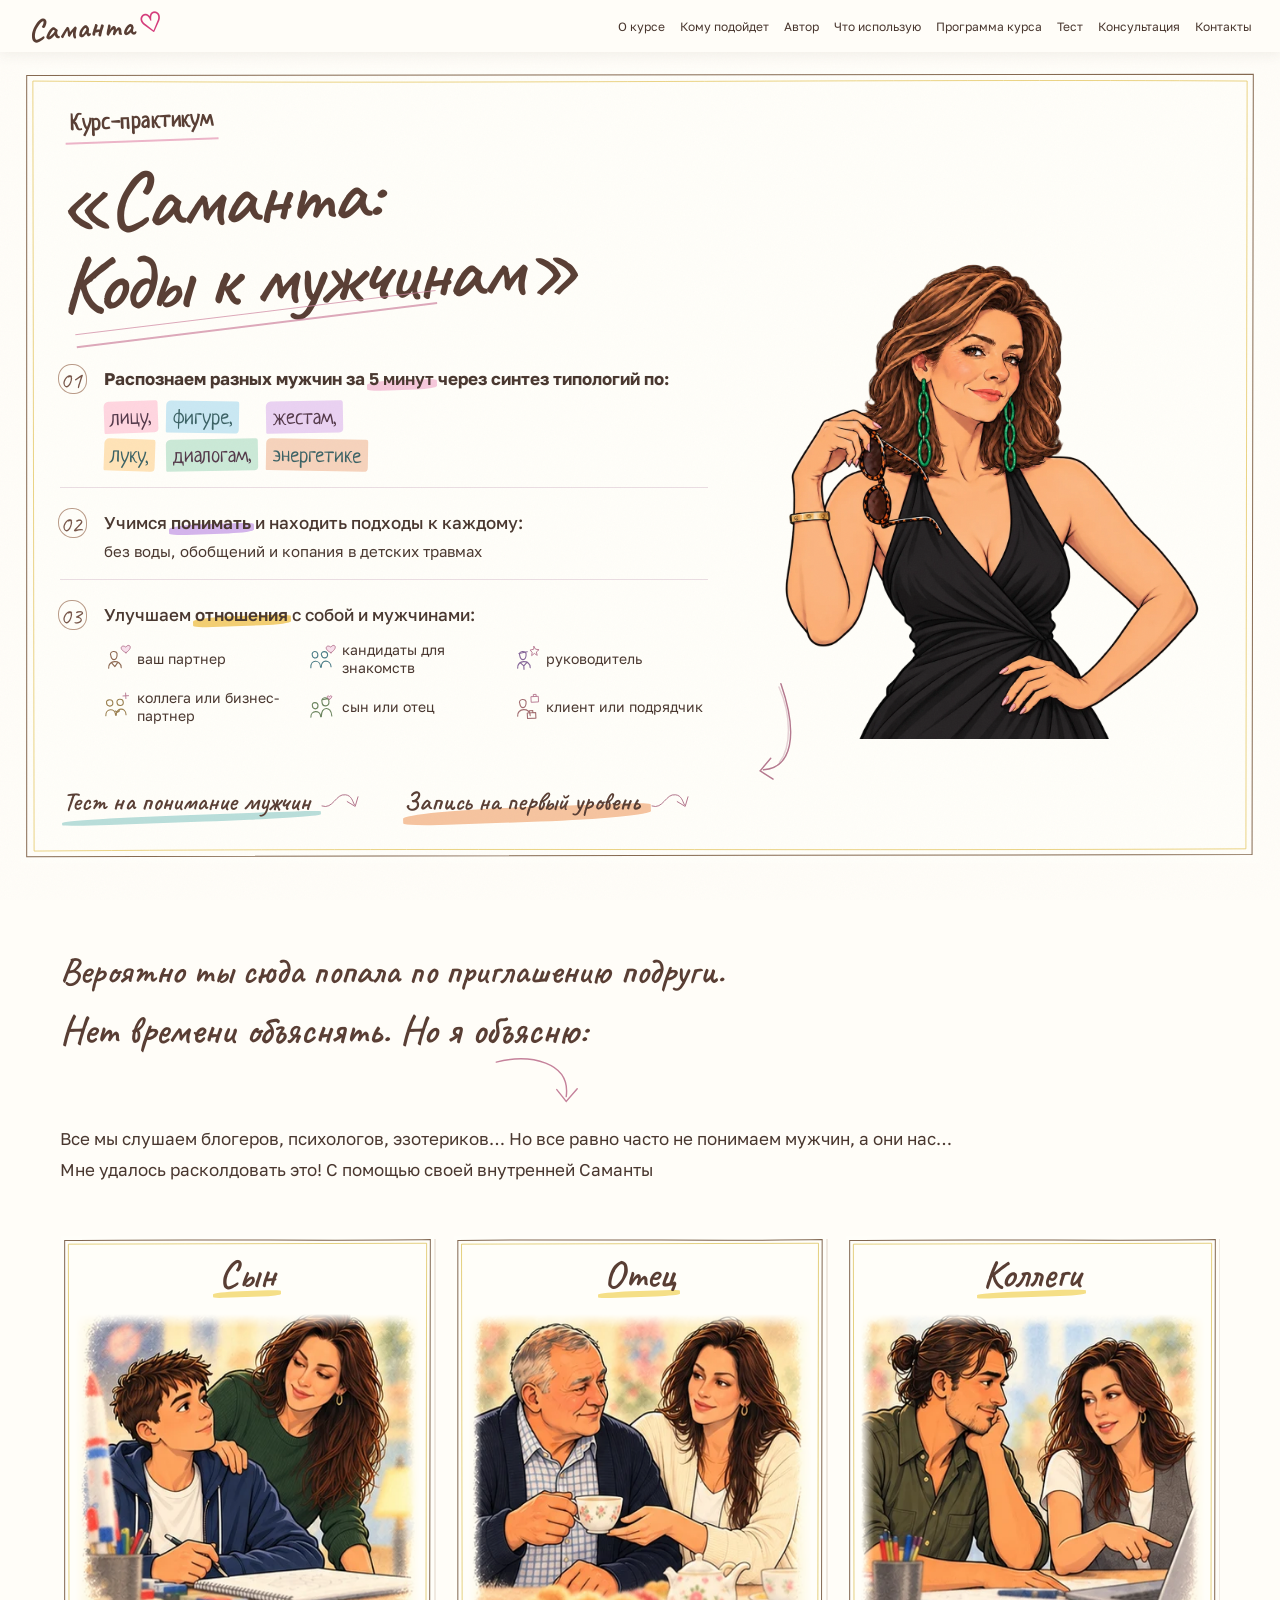
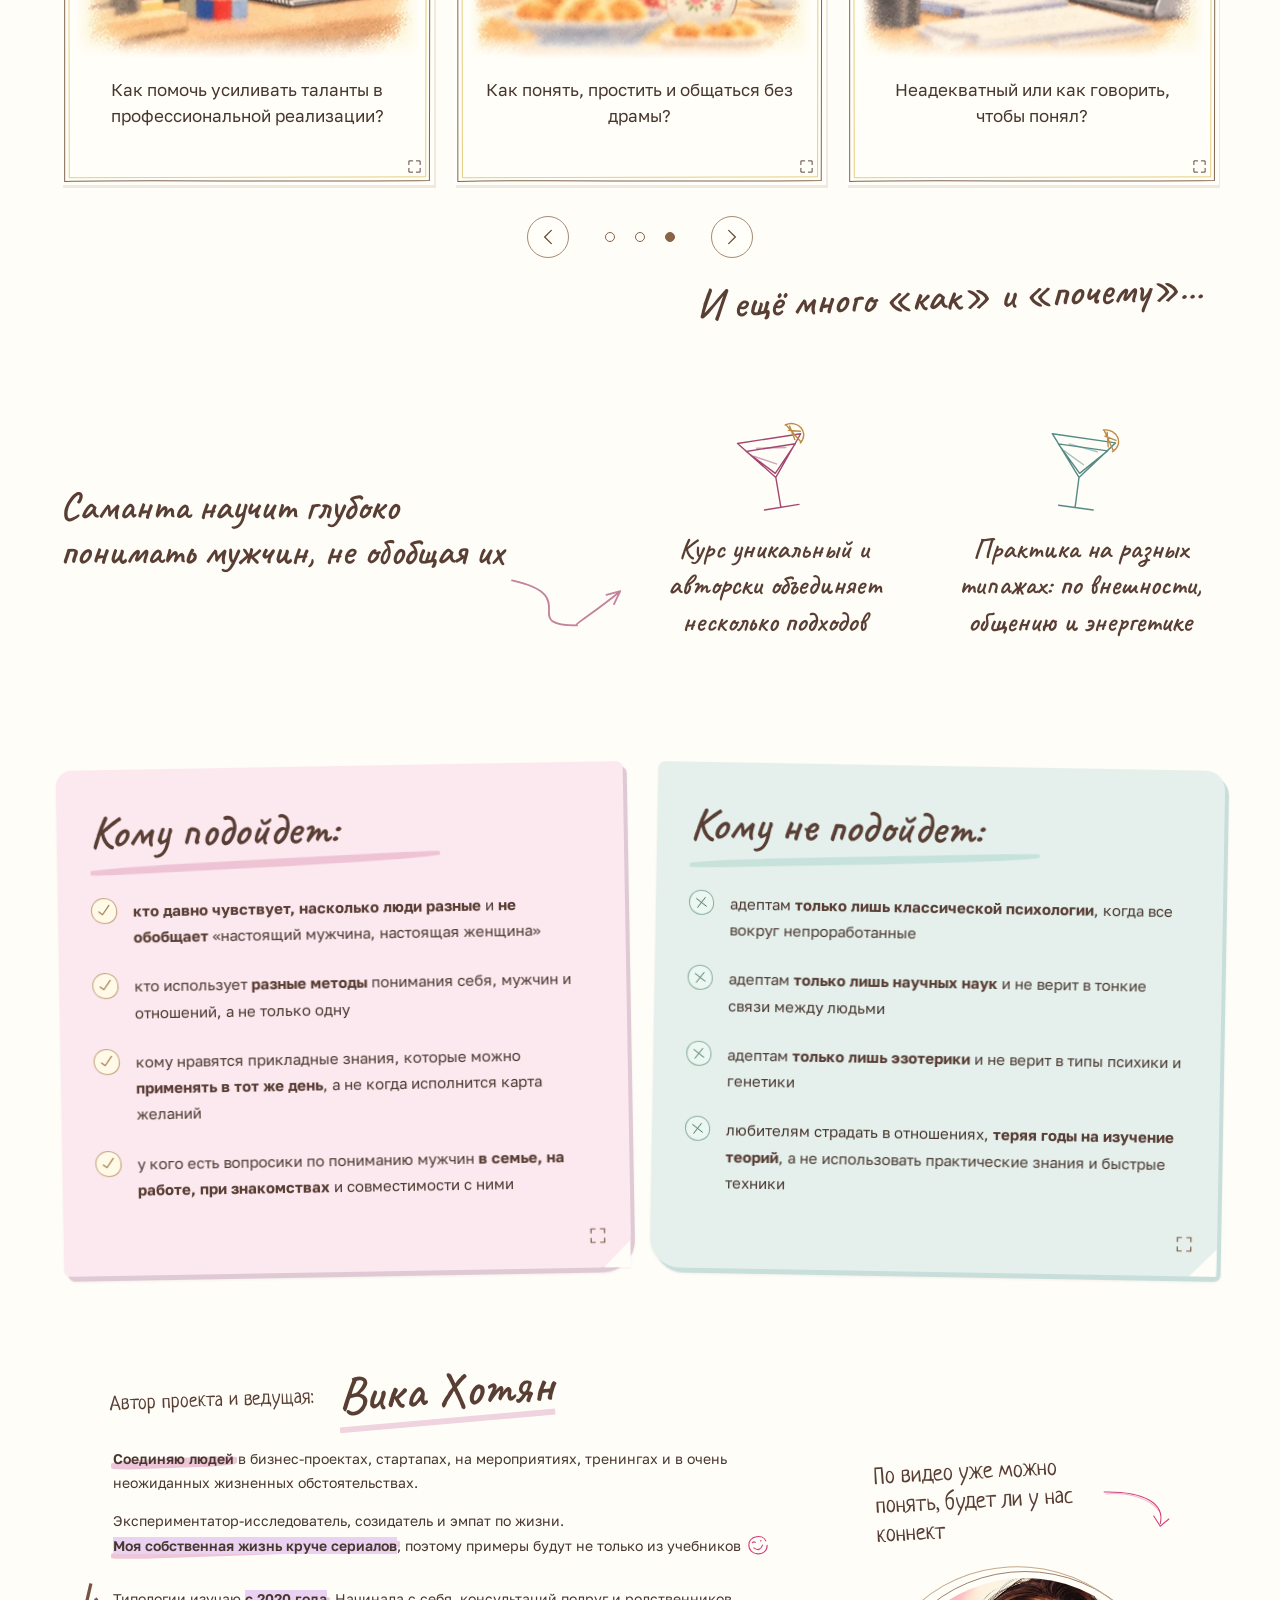
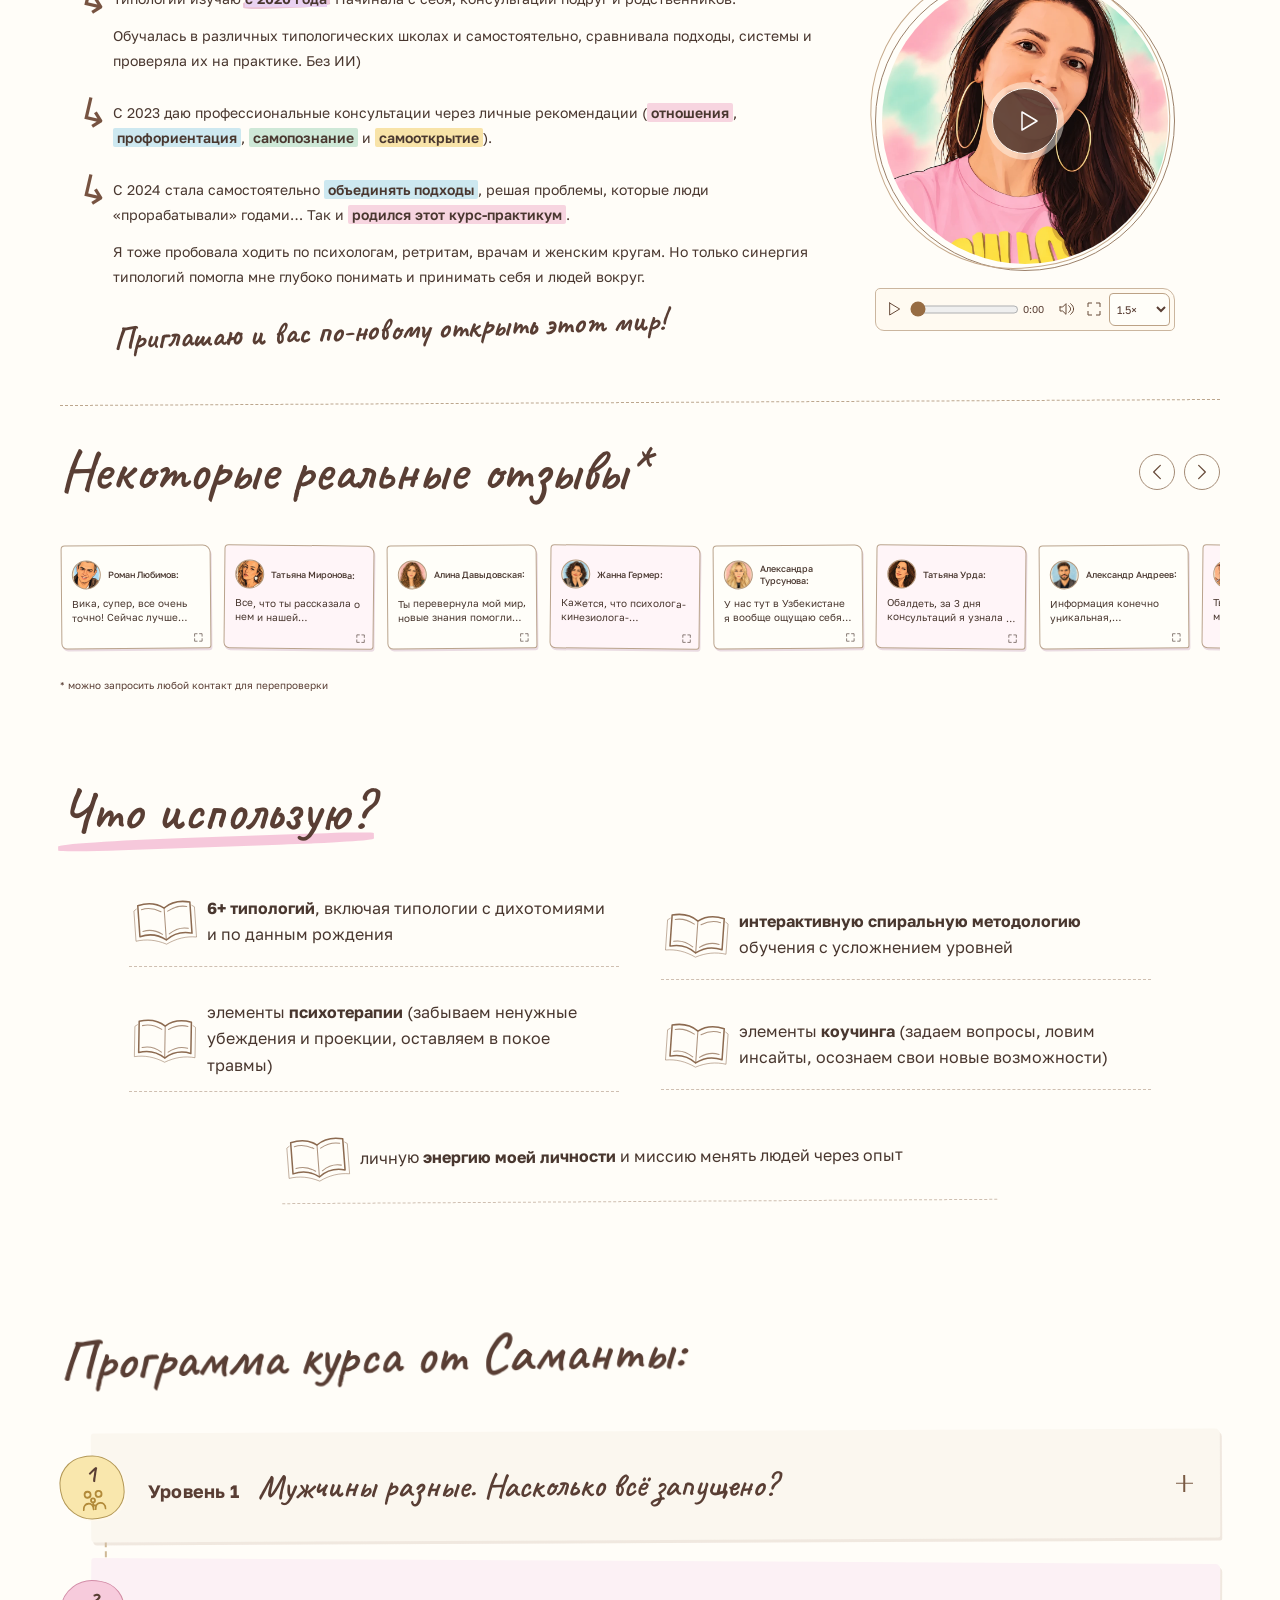
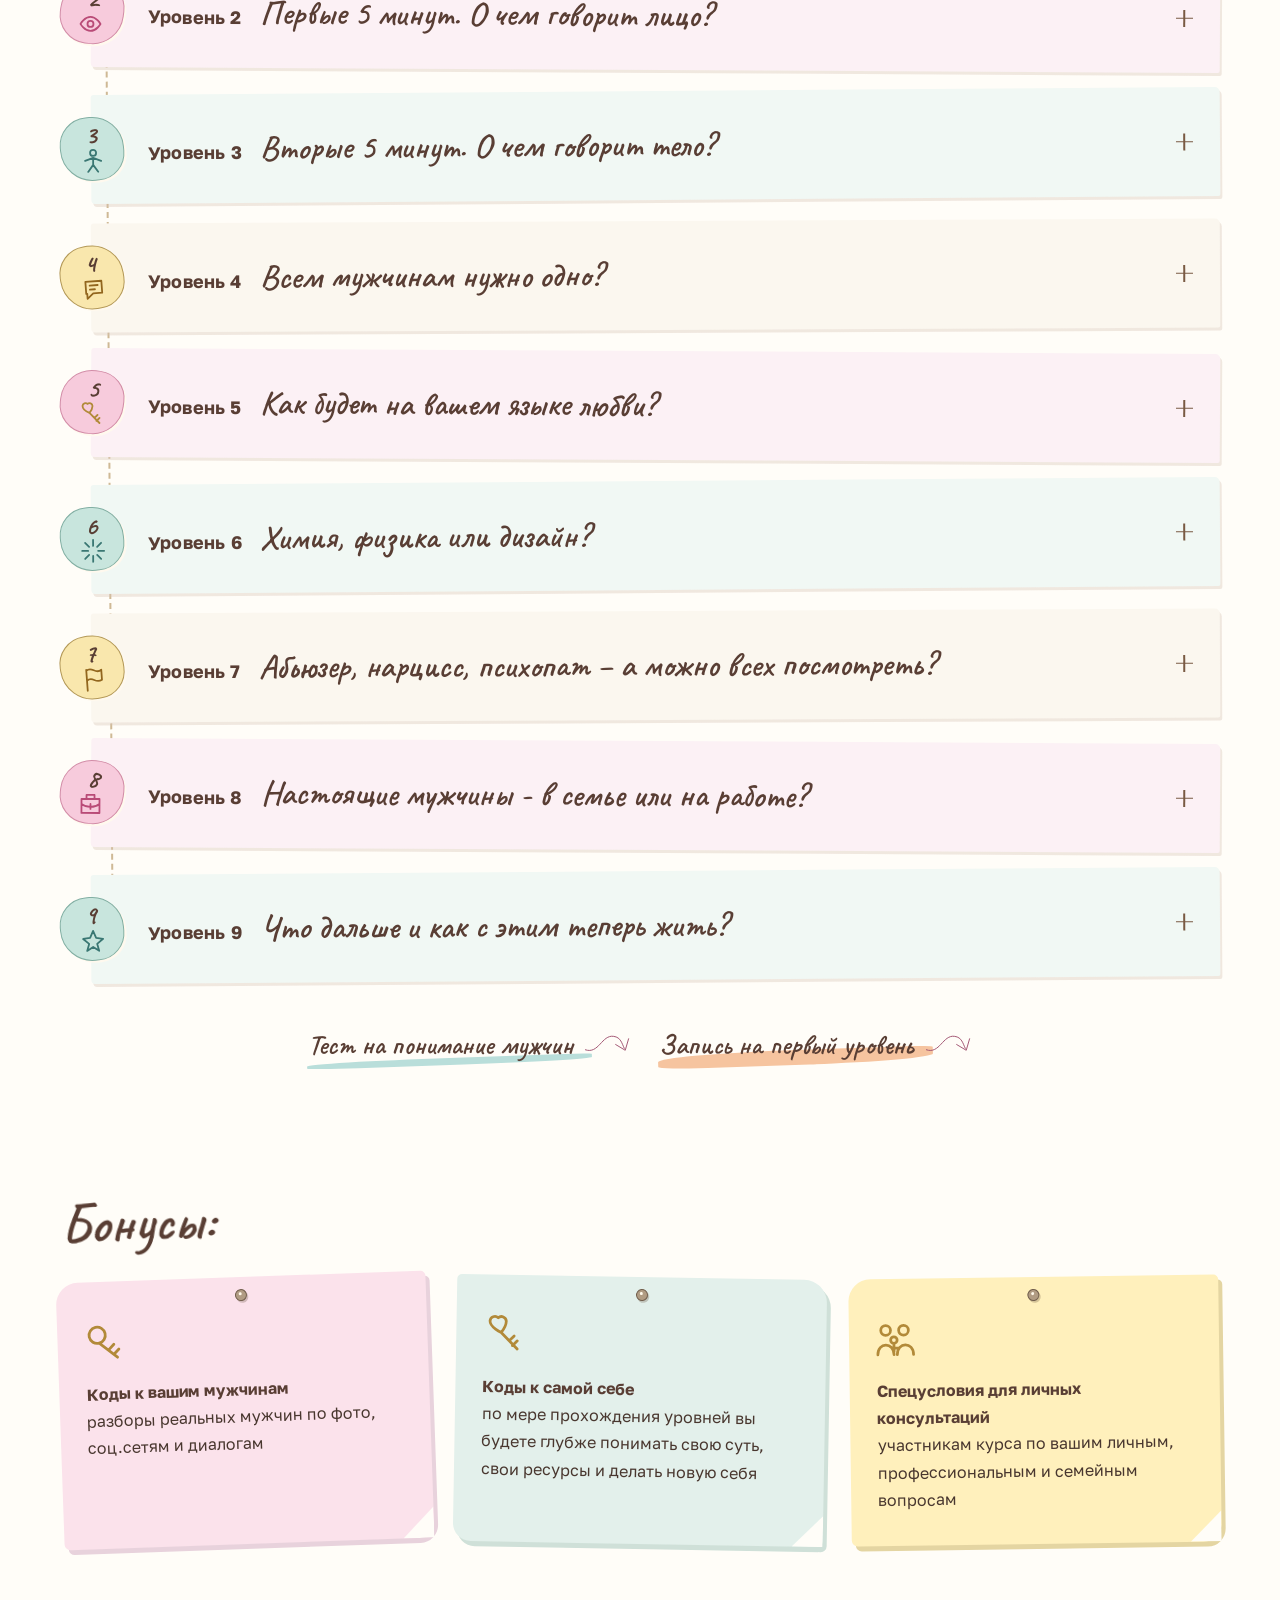
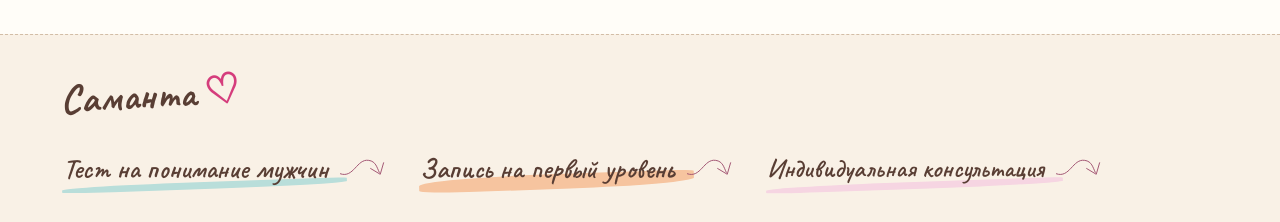
==== commit 07c5cec9: "Закрепить компактное меню на всех страницах" ====
--- a/site/index.html
+++ b/site/index.html
@@ -1 +1 @@
-<!doctype html><html lang="ru"><head><meta charset="utf-8"><meta name="viewport" content="width=device-width, initial-scale=1"><meta name="robots" content="noindex,nofollow"><link rel="icon" href="assets/favicon.svg" type="image/svg+xml"><meta name="theme-color" content="#17473f"><title>Саманта: Коды к мужчинам — курс-практикум Вики Хотян</title><link rel="canonical" href="https://vikakhotian.github.io/types/"><meta name="description" content="Курс-практикум «Саманта: Коды к мужчинам». Программа из девяти уровней. Автор проекта и ведущая: Вика Хотян."><meta property="og:title" content="Саманта: Коды к мужчинам"><meta property="og:description" content="Курс-практикум. Автор проекта и ведущая: Вика Хотян."><meta property="og:type" content="website"><meta property="og:locale" content="ru_RU"><meta property="og:image" content="https://vikakhotian.github.io/types/assets/hero-waist.webp?v=12"><link rel="preload" href="assets/fonts/caveat.woff" as="font" type="font/woff" crossorigin><link rel="stylesheet" href="styles.css?v=20"><link rel="stylesheet" href="scrapbook.css?v=20"><link rel="stylesheet" href="refinements.css?v=20"><script src="site-config.js?v=20" defer></script><script src="site-navigation.js?v=20" defer></script><script src="app.js?v=20" defer></script><script src="fit-dialog.js?v=20" defer></script><script src="summary-arrow.js?v=20" defer></script><link rel="stylesheet" href="expressive.css?v=21"></head><body><a class="skip" href="#main">К содержанию</a><div class="reading-progress" aria-hidden="true"><span id="reading-progress"></span></div><header class="site-header"><a href="https://vikakhotian.github.io/types/" class="wordmark" aria-label="Саманта — на главную" data-site-home="">Саманта<span aria-hidden="true">♡</span></a><button id="menu-toggle" class="menu-toggle" aria-expanded="false" aria-controls="main-nav" aria-label="Открыть меню"><span></span><span></span></button><nav id="main-nav" aria-label="Основное меню"><a href="#about-course">О курсе</a><a href="#fit">Кому подойдет</a><a href="#author">Автор</a><a href="#methods">Что использую</a><a href="#program">Программа курса</a><a href="https://vikakhotian.github.io/types/booking/" data-site-contact="">Контакты</a></nav></header><main id="main"><section id="top" class="hero section"><div class="hero-copy"><h1 data-source-line="0"><span class="course-label">Курс-практикум</span> <span class="hero-title">«Саманта:<br>Коды к мужчинам»</span></h1><div class="hero-statements"><div class="hero-statement"><span class="promise-index" data-ui="">01</span><p class="statement-lead recognition-lead" data-source-line="2">Распознаем разных мужчин за <span class="ink-mark">5 минут</span> через синтез типологий по:</p><p class="statement-detail recognition-grid" data-source-line="3"><span class="recognition-cue">лицу,</span> <span class="recognition-cue">фигуре,</span> <span class="recognition-cue">жестам,</span> <span class="recognition-cue">луку,</span> <span class="recognition-cue">диалогам,</span> <span class="recognition-cue">энергетике</span></p></div><div class="hero-statement"><span class="promise-index" data-ui="">02</span><p class="statement-lead" data-source-line="5">Учимся <span class="ink-mark">понимать</span> и находить подходы к каждому:</p><p class="statement-detail" data-source-line="6">без воды, обобщений и копания в детских травмах</p></div><div class="hero-statement"><span class="promise-index" data-ui="">03</span><p class="statement-lead" data-source-line="8">Улучшаем <span class="ink-mark">отношения</span> с собой и мужчинами:</p><p data-source-line="9" class="statement-detail relations role-grid"><span class="role-item"><svg class="role-person-icon" fill="none" stroke="currentColor" stroke-width="1.6" stroke-linecap="round" stroke-linejoin="round" aria-hidden="true" viewbox="-2 -7 43 45"><path d="M8 10c-3-7 11-8 9 0-1 8-8 8-9 0ZM4 28c-1-12 19-12 18 0"></path><path d="m9 21 4 5 4-5"></path><path class="role-icon-accent accent-heart" d="M30 7C18 1 25-6 30-1c5-6 12 1 0 8Z"></path></svg><span>ваш партнер</span></span> <span class="role-item"><svg class="role-person-icon" fill="none" stroke="currentColor" stroke-width="1.6" stroke-linecap="round" stroke-linejoin="round" aria-hidden="true" viewbox="-2 -7 43 45"><path d="M3 9c-1-6 8-7 8 0 0 6-8 6-8 0Zm13 0c0-6 9-5 9 1-1 6-8 5-9-1ZM0 27c0-12 14-12 14 0m1 0c0-12 14-10 14 0"></path><path class="role-icon-accent accent-heart" d="M30 7C18 1 25-6 30-1c5-6 12 1 0 8Z"></path></svg><span>кандидаты для знакомств</span></span> <span class="role-item"><svg class="role-person-icon" fill="none" stroke="currentColor" stroke-width="1.6" stroke-linecap="round" stroke-linejoin="round" aria-hidden="true" viewbox="-2 -7 43 45"><path d="M8 10c-3-7 11-8 9 0-1 8-8 8-9 0ZM4 28c-1-12 19-12 18 0"></path><path d="m8 20 5 5 5-5m-5 5v5M7 7l12-2"></path><path class="role-icon-accent accent-star" d="m29-2 2 4 5 1-4 3 1 5-4-3-4 3 1-5-3-3 5-1Z"></path></svg><span>руководитель</span></span> <span class="role-item"><svg class="role-person-icon" fill="none" stroke="currentColor" stroke-width="1.6" stroke-linecap="round" stroke-linejoin="round" aria-hidden="true" viewbox="-2 -7 43 45"><path d="M2 9c-1-6 9-6 9 0 0 6-9 6-9 0Zm15 0c-1-6 9-6 9 0s-9 6-9 0ZM0 27c0-11 14-11 14 0m1 0c0-11 14-11 14 0m-15-6 3 2 3-2"></path><path class="role-icon-accent accent-spark" d="m26 0 8 0m-4-4v8"></path></svg><span>коллега или бизнес-партнер</span></span> <span class="role-item"><svg class="role-person-icon" fill="none" stroke="currentColor" stroke-width="1.6" stroke-linecap="round" stroke-linejoin="round" aria-hidden="true" viewbox="-2 -7 43 45"><path d="M3 13c-1-6 8-6 8 0 0 6-8 6-8 0Zm14-5c-2-7 10-8 10 0 0 8-10 8-10 0ZM0 29c0-10 14-10 14 0m1 0c0-15 15-15 15 0M18 5l7-1"></path><path class="role-icon-accent accent-heart" d="M28 5c-5-3-3-7 0-4 3-3 6 1 0 4Z"></path></svg><span>сын или отец</span></span> <span class="role-item"><svg class="role-person-icon" fill="none" stroke="currentColor" stroke-width="1.6" stroke-linecap="round" stroke-linejoin="round" aria-hidden="true" viewbox="-2 -7 43 45"><path d="M8 10c-3-7 11-8 9 0-1 8-8 8-9 0ZM4 28c-1-12 19-12 18 0"></path><path d="M18 24h12v8H18Zm3 0v-3h5v3"></path><path class="role-icon-accent accent-folder" d="M25 1h10v8H25Zm3 0v-3h4v3"></path></svg><span>клиент или подрядчик</span></span> </p></div></div><div class="ctas" data-ui><a class="cta primary" href="https://vikakhotian.github.io/types/test/" data-site-test="">Тест на понимание мужчин<svg xmlns="http://www.w3.org/2000/svg" class="action-arrow" viewbox="0 0 100 60" fill="none" stroke="currentColor" stroke-width="2" stroke-linecap="round" aria-hidden="true"><path d="M5 40C33 50 39 8 64 12c15 2 17 15 22 25M68 29l20 12 7-24"></path></svg></a><a class="cta secondary" href="https://vikakhotian.github.io/types/booking/" data-site-contact="">Запись на первый уровень<svg xmlns="http://www.w3.org/2000/svg" class="action-arrow" viewbox="0 0 100 60" fill="none" stroke="currentColor" stroke-width="2" stroke-linecap="round" aria-hidden="true"><path d="M5 40C33 50 39 8 64 12c15 2 17 15 22 25M68 29l20 12 7-24"></path></svg></a></div></div><figure class="hero-figure"><div class="hero-outline" aria-hidden="true"></div><img src="assets/hero-waist.webp?v=12" width="1254" height="1254" fetchpriority="high" alt="Саманта до пояса: зрелая героиня с каштановыми волосами и длинными зелёными серьгами"><svg class="drawn-arrow" viewbox="0 0 180 95" fill="none" stroke="currentColor" stroke-width="2.5" stroke-linecap="round" aria-hidden="true"><path d="M8 18C100 0 153 20 150 68M132 53l19 21 17-20"></path><path d="M13 22C66 7 119 16 141 39" opacity=".35"></path></svg></figure></section><section id="about-course" class="section topics-section"><div class="intro"><h2 class="intro-title" data-source-line="13"><span class="speech-first">Вероятно ты сюда попала по приглашению подруги.</span> <span class="speech-second">Нет времени объяснять. <span class="explain-phrase">Но я объясню:<svg class="explain-arrow" data-ui aria-hidden="true" viewbox="0 0 120 70" fill="none" stroke="currentColor" stroke-width="1.8" stroke-linecap="round"><path d="M5 9C48-2 100 9 94 53m-12-9 12 15 14-16"></path></svg></span></span></h2><p class="intro-copy" data-source-line="14">Все мы слушаем блогеров, психологов, эзотериков… Но все равно часто не понимаем мужчин, а они нас…<br class="copy-break">Мне удалось расколдовать это! С помощью своей внутренней Саманты</p></div><div class="carousel-shell"><div class="topic-track" id="topic-track" aria-label="Девять карточек о мужчинах" tabindex="0"><button class="insert topic-card" data-topic="0" data-source-line="16" aria-haspopup="dialog"><span class="insert-top"><span class="insert-title">Общение</span></span><span class="scene scene-0" role="img" aria-label="Общение — рисованный сюжет"></span><span class="sr-only"> - </span><span class="insert-question">Почему он не пишет: другой язык любви или отсутствие интереса?</span><span class="enlarge" data-ui aria-hidden="true"><svg class="icon " viewbox="0 0 24 24" fill="none" stroke="currentColor" stroke-width="1.5" stroke-linecap="round" stroke-linejoin="round" aria-hidden="true"><path d="M3 9V3h6m6 0h6v6M3 15v6h6m6 0h6v-6"></path></svg></span></button><button class="insert topic-card" data-topic="1" data-source-line="17" aria-haspopup="dialog"><span class="insert-top"><span class="insert-title">Границы</span></span><span class="scene scene-1" role="img" aria-label="Границы — рисованный сюжет"></span><span class="sr-only"> - </span><span class="insert-question">Ред флаг или особенность характера?</span><span class="enlarge" data-ui aria-hidden="true"><svg class="icon " viewbox="0 0 24 24" fill="none" stroke="currentColor" stroke-width="1.5" stroke-linecap="round" stroke-linejoin="round" aria-hidden="true"><path d="M3 9V3h6m6 0h6v6M3 15v6h6m6 0h6v-6"></path></svg></span></button><button class="insert topic-card" data-topic="3" data-source-line="18" aria-haspopup="dialog"><span class="insert-top"><span class="insert-title">Подарки</span></span><span class="scene scene-2" role="img" aria-label="Подарки — рисованный сюжет"></span><span class="sr-only"> – </span><span class="insert-question">Забота, экономия или жадность?</span><span class="enlarge" data-ui aria-hidden="true"><svg class="icon " viewbox="0 0 24 24" fill="none" stroke="currentColor" stroke-width="1.5" stroke-linecap="round" stroke-linejoin="round" aria-hidden="true"><path d="M3 9V3h6m6 0h6v6M3 15v6h6m6 0h6v-6"></path></svg></span></button><button class="insert topic-card" data-topic="2" data-source-line="20" aria-haspopup="dialog"><span class="insert-top"><span class="insert-title">Верность</span></span><span class="scene scene-4" role="img" aria-label="Верность — рисованный сюжет"></span><span class="sr-only"> – </span><span class="insert-question">Мой идеальный мужчина или общий мужчина?</span><span class="enlarge" data-ui aria-hidden="true"><svg class="icon " viewbox="0 0 24 24" fill="none" stroke="currentColor" stroke-width="1.5" stroke-linecap="round" stroke-linejoin="round" aria-hidden="true"><path d="M3 9V3h6m6 0h6v6M3 15v6h6m6 0h6v-6"></path></svg></span></button><button class="insert topic-card" data-topic="4" data-source-line="19" aria-haspopup="dialog"><span class="insert-top"><span class="insert-title">Знакомства</span></span><span class="scene scene-3" role="img" aria-label="Знакомства — рисованный сюжет"></span><span class="sr-only"> – </span><span class="insert-question">Какой мне подходит и как познакомиться с моим?</span><span class="enlarge" data-ui aria-hidden="true"><svg class="icon " viewbox="0 0 24 24" fill="none" stroke="currentColor" stroke-width="1.5" stroke-linecap="round" stroke-linejoin="round" aria-hidden="true"><path d="M3 9V3h6m6 0h6v6M3 15v6h6m6 0h6v-6"></path></svg></span></button><button class="insert topic-card" data-topic="5" data-source-line="21" aria-haspopup="dialog"><span class="insert-top"><span class="insert-title">Клиенты</span></span><span class="scene scene-5" role="img" aria-label="Клиенты — рисованный сюжет"></span><span class="sr-only"> – </span><span class="insert-question">Как общаться, чтобы быстро покупали, а не выносили мозг?</span><span class="enlarge" data-ui aria-hidden="true"><svg class="icon " viewbox="0 0 24 24" fill="none" stroke="currentColor" stroke-width="1.5" stroke-linecap="round" stroke-linejoin="round" aria-hidden="true"><path d="M3 9V3h6m6 0h6v6M3 15v6h6m6 0h6v-6"></path></svg></span></button><button class="insert topic-card" data-topic="6" data-source-line="22" aria-haspopup="dialog"><span class="insert-top"><span class="insert-title">Сын</span></span><span class="scene scene-6" role="img" aria-label="Сын — рисованный сюжет"></span><span class="sr-only"> – </span><span class="insert-question">Как помочь усиливать таланты в профессиональной реализации?</span><span class="enlarge" data-ui aria-hidden="true"><svg class="icon " viewbox="0 0 24 24" fill="none" stroke="currentColor" stroke-width="1.5" stroke-linecap="round" stroke-linejoin="round" aria-hidden="true"><path d="M3 9V3h6m6 0h6v6M3 15v6h6m6 0h6v-6"></path></svg></span></button><button class="insert topic-card" data-topic="7" data-source-line="23" aria-haspopup="dialog"><span class="insert-top"><span class="insert-title">Отец</span></span><span class="scene scene-7" role="img" aria-label="Отец — рисованный сюжет"></span><span class="sr-only"> – </span><span class="insert-question">Как понять, простить и общаться без драмы?</span><span class="enlarge" data-ui aria-hidden="true"><svg class="icon " viewbox="0 0 24 24" fill="none" stroke="currentColor" stroke-width="1.5" stroke-linecap="round" stroke-linejoin="round" aria-hidden="true"><path d="M3 9V3h6m6 0h6v6M3 15v6h6m6 0h6v-6"></path></svg></span></button><button class="insert topic-card" data-topic="8" data-source-line="24" aria-haspopup="dialog"><span class="insert-top"><span class="insert-title">Коллеги</span></span><span class="scene scene-8" role="img" aria-label="Коллеги — рисованный сюжет"></span><span class="sr-only"> – </span><span class="insert-question">Неадекватный или как говорить, чтобы понял?</span><span class="enlarge" data-ui aria-hidden="true"><svg class="icon " viewbox="0 0 24 24" fill="none" stroke="currentColor" stroke-width="1.5" stroke-linecap="round" stroke-linejoin="round" aria-hidden="true"><path d="M3 9V3h6m6 0h6v6M3 15v6h6m6 0h6v-6"></path></svg></span></button></div><div class="carousel-controls"><button id="topics-prev" class="round-control" aria-label="Предыдущие карточки"><svg class="icon left" viewbox="0 0 24 24" fill="none" stroke="currentColor" stroke-width="1.5" stroke-linecap="round" stroke-linejoin="round" aria-hidden="true"><path d="m8 4 8 8-8 8"></path></svg></button><div id="topic-dots" class="dots" aria-label="Страницы карточек"></div><button id="topics-next" class="round-control" aria-label="Следующие карточки"><svg class="icon " viewbox="0 0 24 24" fill="none" stroke="currentColor" stroke-width="1.5" stroke-linecap="round" stroke-linejoin="round" aria-hidden="true"><path d="m8 4 8 8-8 8"></path></svg></button></div></div><p class="many-questions" data-source-line="25">И ещё много «как» и «почему»…</p><div class="course-summary"><h2 class="" data-source-line="27">Саманта научит глубоко понимать мужчин, не обобщая их</h2><div><article class="method-note"><svg xmlns="http://www.w3.org/2000/svg" class="cocktail-drawing" viewbox="0 0 100 115" fill="none" stroke="currentColor" stroke-width="1.7" stroke-linecap="round" stroke-linejoin="round" aria-hidden="true"><path d="M10 22 87 21 50 69 10 22ZM50 69l1 36m-20 1 42-1M19 33l60-1-29 32-31-31Z"></path><path d="M70 8c16-5 28 13 15 24M71 8l15 23M73 15l14 3M75 10l4 17"></path><path d="m27 40 26 13m-21-22 35 4" opacity=".5"></path></svg><p class="" data-source-line="28">Курс уникальный и авторски объединяет несколько подходов</p></article><article class="practice-note"><svg xmlns="http://www.w3.org/2000/svg" class="cocktail-drawing" viewbox="0 0 100 115" fill="none" stroke="currentColor" stroke-width="1.7" stroke-linecap="round" stroke-linejoin="round" aria-hidden="true"><path d="M10 22 87 21 50 69 10 22ZM50 69l1 36m-20 1 42-1M19 33l60-1-29 32-31-31Z"></path><path d="M70 8c16-5 28 13 15 24M71 8l15 23M73 15l14 3M75 10l4 17"></path><path d="m27 40 26 13m-21-22 35 4" opacity=".5"></path></svg><p class="" data-source-line="29">Практика на разных типажах: по внешности, общению и энергетике</p></article></div></div></section><section class="section fit-section" id="fit"><div class="fit-column yes"><h2 class="" data-source-line="31" id="fit-title-0">Кому подойдет:</h2><ul><li><svg class="icon " viewbox="0 0 24 24" fill="none" stroke="currentColor" stroke-width="1.5" stroke-linecap="round" stroke-linejoin="round" aria-hidden="true"><path d="m4 12 5 5L21 4"></path></svg><span data-source-line="32"><strong>кто давно чувствует, насколько люди разные</strong> и <strong>не обобщает</strong> «настоящий мужчина, настоящая женщина»</span></li><li><svg class="icon " viewbox="0 0 24 24" fill="none" stroke="currentColor" stroke-width="1.5" stroke-linecap="round" stroke-linejoin="round" aria-hidden="true"><path d="m4 12 5 5L21 4"></path></svg><span data-source-line="33">кто использует <strong>разные методы</strong> понимания себя, мужчин и отношений, а не только одну</span></li><li><svg class="icon " viewbox="0 0 24 24" fill="none" stroke="currentColor" stroke-width="1.5" stroke-linecap="round" stroke-linejoin="round" aria-hidden="true"><path d="m4 12 5 5L21 4"></path></svg><span data-source-line="34">кому нравятся прикладные знания, которые можно <strong>применять в тот же день</strong>, а не когда исполнится карта желаний</span></li><li><svg class="icon " viewbox="0 0 24 24" fill="none" stroke="currentColor" stroke-width="1.5" stroke-linecap="round" stroke-linejoin="round" aria-hidden="true"><path d="m4 12 5 5L21 4"></path></svg><span data-source-line="35">у кого есть вопросики по пониманию мужчин <strong>в семье, на работе, при знакомствах</strong> и совместимости с ними</span></li></ul><button class="fit-expand" type="button" data-fit-expand="0" aria-haspopup="dialog" aria-label="Увеличить: Кому подойдет:" data-ui><svg viewbox="0 0 24 24" class="icon" fill="none" stroke="currentColor" stroke-width="1.6" aria-hidden="true"><path d="M3 9V3h6m6 0h6v6M3 15v6h6m6 0h6v-6"></path></svg></button></div><div class="fit-column no"><h2 class="" data-source-line="36" id="fit-title-1">Кому не подойдет:</h2><ul><li><svg class="icon " viewbox="0 0 24 24" fill="none" stroke="currentColor" stroke-width="1.5" stroke-linecap="round" stroke-linejoin="round" aria-hidden="true"><path d="m5 5 14 14M19 5 5 19"></path></svg><span data-source-line="37">адептам <strong>только лишь классической психологии</strong>, когда все вокруг непроработанные</span></li><li><svg class="icon " viewbox="0 0 24 24" fill="none" stroke="currentColor" stroke-width="1.5" stroke-linecap="round" stroke-linejoin="round" aria-hidden="true"><path d="m5 5 14 14M19 5 5 19"></path></svg><span data-source-line="38">адептам <strong>только лишь научных наук</strong> и не верит в тонкие связи между людьми</span></li><li><svg class="icon " viewbox="0 0 24 24" fill="none" stroke="currentColor" stroke-width="1.5" stroke-linecap="round" stroke-linejoin="round" aria-hidden="true"><path d="m5 5 14 14M19 5 5 19"></path></svg><span data-source-line="39">адептам <strong>только лишь эзотерики</strong> и не верит в типы психики и генетики</span></li><li><svg class="icon " viewbox="0 0 24 24" fill="none" stroke="currentColor" stroke-width="1.5" stroke-linecap="round" stroke-linejoin="round" aria-hidden="true"><path d="m5 5 14 14M19 5 5 19"></path></svg><span data-source-line="40">любителям страдать в отношениях, <strong>теряя годы на изучение теорий</strong>, а не использовать практические знания и быстрые техники</span></li></ul><button class="fit-expand" type="button" data-fit-expand="1" aria-haspopup="dialog" aria-label="Увеличить: Кому не подойдет:" data-ui><svg viewbox="0 0 24 24" class="icon" fill="none" stroke="currentColor" stroke-width="1.6" aria-hidden="true"><path d="M3 9V3h6m6 0h6v6M3 15v6h6m6 0h6v-6"></path></svg></button></div></section><section id="author" class="section author-section"><div class="author-heading"><h2 data-source-line="43"><span class="author-label">Автор проекта и ведущая:</span> <span class="author-name">Вика Хотян</span></h2></div><div class="author-layout"><div class="author-notes"><p class="author-note note-0" data-source-line="44"><span class="ink-mark">Соединяю людей</span> в бизнес-проектах, стартапах, на мероприятиях, тренингах и в очень неожиданных жизненных обстоятельствах.</p><p class="author-note note-1" data-source-line="45">Экспериментатор-исследователь, созидатель и эмпат по жизни. <span class="ink-mark ink-lilac">Моя собственная жизнь круче сериалов</span>, поэтому примеры будут не только из учебников<span class="editorial-smile" data-ui="" role="img" aria-label="Подмигивающая улыбка"><svg xmlns="http://www.w3.org/2000/svg" viewbox="0 0 32 32" fill="none" stroke="currentColor" stroke-width="1.5" stroke-linecap="round"><path d="M27 12C25 2 6 2 4 14c-3 15 22 20 24 4M9 12q2-2 4 0m7-1h1M10 19q7 7 12-2"></path></svg></span></p><p class="author-note note-2" data-source-line="46">Типологии изучаю <span class="ink-mark ink-lilac">с 2020 года</span>. Начинала с себя, консультаций подруг и родственников.</p><p class="author-note note-3" data-source-line="47">Обучалась в различных типологических школах и самостоятельно, сравнивала подходы, системы и проверяла их на практике. Без ИИ)</p><p class="author-note note-4" data-source-line="48">С 2023 даю профессиональные консультации через личные рекомендации (<span class="bio-mark bio-pink">отношения</span>, <span class="bio-mark bio-blue">профориентация</span>, <span class="bio-mark bio-green">самопознание</span> и <span class="bio-mark bio-gold">самооткрытие</span>).</p><p class="author-note note-5" data-source-line="49">С 2024 стала самостоятельно <span class="bio-mark bio-blue">объединять подходы</span>, решая проблемы, которые люди «прорабатывали» годами… Так и <span class="bio-mark bio-pink">родился этот курс-практикум</span>.</p><p class="author-note note-6" data-source-line="50">Я тоже пробовала ходить по психологам, ретритам, врачам и женским кругам. Но только синергия типологий помогла мне глубоко понимать и принимать себя и людей вокруг.</p><p class="author-note note-7 author-invitation" data-source-line="51"><strong>Приглашаю и вас по-новому открыть этот мир!</strong></p></div><div class="author-video"><p class="video-invite" data-source-line="52">По видео уже можно понять, будет ли у нас коннект</p><svg class="drawn-arrow" viewbox="0 0 180 95" fill="none" stroke="currentColor" stroke-width="2.5" stroke-linecap="round" aria-hidden="true"><path d="M8 18C100 0 153 20 150 68M132 53l19 21 17-20"></path><path d="M13 22C66 7 119 16 141 39" opacity=".35"></path></svg><div class="video-player" id="video-player"><div class="video-circle"><video id="author-video" playsinline preload="none" poster="assets/vika-cartoon.webp?v=18" aria-label="Видео-знакомство с Викой Хотян" src="assets/vika-web.mp4?v=18"></video><button id="video-overlay" class="video-overlay" aria-label="Смотреть видео"><svg class="icon " viewbox="0 0 24 24" fill="none" stroke="currentColor" stroke-width="1.5" stroke-linecap="round" stroke-linejoin="round" aria-hidden="true"><path d="m7 3 15 9-15 9V3Z"></path></svg></button></div><div class="player-controls"><button id="video-play" class="round-control" aria-label="Воспроизвести видео"><svg class="icon " viewbox="0 0 24 24" fill="none" stroke="currentColor" stroke-width="1.5" stroke-linecap="round" stroke-linejoin="round" aria-hidden="true"><path d="m7 3 15 9-15 9V3Z"></path></svg></button><label class="sr-only" for="video-seek">Позиция воспроизведения</label><input type="range" id="video-seek" min="0" max="100" value="0" step="0.1"><span id="video-time" aria-live="off">0:00</span><button id="video-mute" class="round-control" aria-label="Настроить громкость" aria-expanded="false" aria-controls="video-volume-panel"><svg class="icon " viewbox="0 0 24 24" fill="none" stroke="currentColor" stroke-width="1.5" stroke-linecap="round" stroke-linejoin="round" aria-hidden="true"><path d="M3 9h4l5-5v16l-5-5H3V9Zm13-2c4 3 4 7 0 10m3-13c6 5 6 11 0 16"></path></svg></button><button id="video-enlarge" type="button" class="round-control" aria-label="Увеличить видео" aria-haspopup="dialog"><svg class="icon" viewbox="0 0 24 24" fill="none" stroke="currentColor" stroke-width="1.5"><path d="M3 9V3h6m6 0h6v6M3 15v6h6m6 0h6v-6"></path></svg></button><select id="video-rate" class="video-rate" aria-label="Скорость воспроизведения"><option value="1">1×</option><option value="1.25">1.25×</option><option value="1.5" selected>1.5×</option><option value="1.75">1.75×</option><option value="2">2×</option></select></div><p id="video-error" class="video-error" hidden>Не удалось загрузить видео. <button id="video-retry" type="button">Повторить</button> <a href="assets/vika-web.mp4">Открыть видео отдельно</a></p><div id="video-volume-panel" class="volume-panel" hidden=""><label for="video-volume">Громкость</label><input id="video-volume" type="range" min="0" max="1" step="0.05" value="0.25" aria-label="Громкость видео"></div></div></div></div></section><section id="reviews" class="section reviews-section"><div class="section-title-row"><h2 data-source-line="54">Некоторые реальные отзывы*</h2><div class="review-controls"><button id="reviews-prev" class="round-control" aria-label="Предыдущие отзывы"><svg class="icon left" viewbox="0 0 24 24" fill="none" stroke="currentColor" stroke-width="1.5" stroke-linecap="round" stroke-linejoin="round" aria-hidden="true"><path d="m8 4 8 8-8 8"></path></svg></button><button id="reviews-next" class="round-control" aria-label="Следующие отзывы"><svg class="icon " viewbox="0 0 24 24" fill="none" stroke="currentColor" stroke-width="1.5" stroke-linecap="round" stroke-linejoin="round" aria-hidden="true"><path d="m8 4 8 8-8 8"></path></svg></button></div></div><div class="review-track" id="review-track" tabindex="0" aria-label="Отзывы"><button class="review" data-review="8" data-source-line="63" aria-haspopup="dialog" data-avatar="8"><span class="review-author"><span class="review-avatar avatar-8 latest-portrait portrait-roman" aria-hidden="true" data-ui title="Условная иллюстрация"></span><span class="review-name">Роман Любимов:</span></span> <span class="review-quote">Вика, супер, все очень точно! Сейчас лучше понимаю себя, свою миссию на новом этапе жизни, особенно про продвижение себя в ютьюбе.</span><span class="review-more" aria-hidden="true" data-ui><svg class="icon " viewbox="0 0 24 24" fill="none" stroke="currentColor" stroke-width="1.5" stroke-linecap="round" stroke-linejoin="round" aria-hidden="true"><path d="M3 9V3h6m6 0h6v6M3 15v6h6m6 0h6v-6"></path></svg></span></button><button class="review" data-review="7" data-source-line="62" aria-haspopup="dialog" data-avatar="7"><span class="review-author"><span class="review-avatar avatar-7 latest-portrait portrait-tatyana-mironova" aria-hidden="true" data-ui title="Условная иллюстрация"></span><span class="review-name">Татьяна Миронова:</span></span> <span class="review-quote">Все, что ты рассказала о нем и нашей совместимости, это шоковый шок. Описание того, кто мне подходит это и есть тот образ мужчины, который бы я хотела реально видеть рядом с собой</span><span class="review-more" aria-hidden="true" data-ui><svg class="icon " viewbox="0 0 24 24" fill="none" stroke="currentColor" stroke-width="1.5" stroke-linecap="round" stroke-linejoin="round" aria-hidden="true"><path d="M3 9V3h6m6 0h6v6M3 15v6h6m6 0h6v-6"></path></svg></span></button><button class="review" data-review="0" data-source-line="55" aria-haspopup="dialog" data-avatar="0"><span class="review-author"><span class="review-avatar avatar-0 new-portrait portrait-alina" aria-hidden="true" data-ui title="Рисованный портрет по фотографии"></span><span class="review-name">Алина Давыдовская:</span></span> <span class="review-quote">Ты перевернула мой мир, новые знания помогли мне лучше понять моих родителей, мужа и собственного ребенка</span><span class="review-more" aria-hidden="true" data-ui><svg class="icon " viewbox="0 0 24 24" fill="none" stroke="currentColor" stroke-width="1.5" stroke-linecap="round" stroke-linejoin="round" aria-hidden="true"><path d="M3 9V3h6m6 0h6v6M3 15v6h6m6 0h6v-6"></path></svg></span></button><button class="review" data-review="1" data-source-line="56" aria-haspopup="dialog" data-avatar="1"><span class="review-author"><span class="review-avatar avatar-1 new-portrait portrait-zhanna" aria-hidden="true" data-ui title="Рисованный портрет по фотографии"></span><span class="review-name">Жанна Гермер:</span></span> <span class="review-quote">Кажется, что психолога-кинезиолога- биотехнолога удивить уже нечем. Но! Теперь поняла, каких людей мне в команду искать и какие партнеры подходят.</span><span class="review-more" aria-hidden="true" data-ui><svg class="icon " viewbox="0 0 24 24" fill="none" stroke="currentColor" stroke-width="1.5" stroke-linecap="round" stroke-linejoin="round" aria-hidden="true"><path d="M3 9V3h6m6 0h6v6M3 15v6h6m6 0h6v-6"></path></svg></span></button><button class="review" data-review="2" data-source-line="57" aria-haspopup="dialog" data-avatar="2" data-portrait="alexandra-tursunova"><span class="review-author"><span class="review-avatar avatar-2 real-avatar portrait-alexandra-tursunova" aria-hidden="true" data-ui title="Рисованный портрет автора отзыва"></span><span class="review-name">Александра Турсунова:</span></span> <span class="review-quote">У нас тут в Узбекистане я вообще ощущаю себя единственной волшебницей, которой доступны знания не для всех))</span><span class="review-more" aria-hidden="true" data-ui><svg class="icon " viewbox="0 0 24 24" fill="none" stroke="currentColor" stroke-width="1.5" stroke-linecap="round" stroke-linejoin="round" aria-hidden="true"><path d="M3 9V3h6m6 0h6v6M3 15v6h6m6 0h6v-6"></path></svg></span></button><button class="review" data-review="3" data-source-line="58" aria-haspopup="dialog" data-avatar="3"><span class="review-author"><span class="review-avatar avatar-3 portrait-tatyana-urda" aria-hidden="true" data-ui title="Условная иллюстрация"></span><span class="review-name">Татьяна Урда:</span></span> <span class="review-quote">Обалдеть, за 3 дня консультаций я узнала о себе и муже столько, сколько не узнавала за полгода лекций по саморазвитию!</span><span class="review-more" aria-hidden="true" data-ui><svg class="icon " viewbox="0 0 24 24" fill="none" stroke="currentColor" stroke-width="1.5" stroke-linecap="round" stroke-linejoin="round" aria-hidden="true"><path d="M3 9V3h6m6 0h6v6M3 15v6h6m6 0h6v-6"></path></svg></span></button><button class="review" data-review="6" data-source-line="61" aria-haspopup="dialog" data-avatar="6" data-portrait="alexander-andreev"><span class="review-author"><span class="review-avatar avatar-6 real-avatar portrait-alexander-andreev" aria-hidden="true" data-ui title="Рисованный портрет автора отзыва"></span><span class="review-name">Александр Андреев:</span></span> <span class="review-quote">Информация конечно уникальная, периодически переслушиваю и для себя, и для формирования своего тренинга для лидеров</span><span class="review-more" aria-hidden="true" data-ui><svg class="icon " viewbox="0 0 24 24" fill="none" stroke="currentColor" stroke-width="1.5" stroke-linecap="round" stroke-linejoin="round" aria-hidden="true"><path d="M3 9V3h6m6 0h6v6M3 15v6h6m6 0h6v-6"></path></svg></span></button><button class="review" data-review="9" data-source-line="64" aria-haspopup="dialog" data-avatar="9"><span class="review-author"><span class="review-avatar avatar-9 latest-portrait portrait-maria" aria-hidden="true" data-ui title="Условная иллюстрация"></span><span class="review-name">Мария Урюпина:</span></span> <span class="review-quote">Ты перевернула наш с мужем мир! Мы теперь везде, где бываем, анализируем типажи людей и надо ли с ними связываться)))</span><span class="review-more" aria-hidden="true" data-ui><svg class="icon " viewbox="0 0 24 24" fill="none" stroke="currentColor" stroke-width="1.5" stroke-linecap="round" stroke-linejoin="round" aria-hidden="true"><path d="M3 9V3h6m6 0h6v6M3 15v6h6m6 0h6v-6"></path></svg></span></button><button class="review" data-review="10" data-source-line="65" aria-haspopup="dialog" data-avatar="10"><span class="review-author"><span class="review-avatar avatar-10 latest-portrait portrait-stanislav" aria-hidden="true" data-ui title="Условная иллюстрация"></span><span class="review-name">Станислав Кочуковский:</span></span> <span class="review-quote">Я наконец-то понял, почему часто не довожу дела до конца и почему выбираю не тех девушек. Теперь появилось понимание, кто мне реально нужен и с какой мотивацией мне двигаться в делах</span><span class="review-more" aria-hidden="true" data-ui><svg class="icon " viewbox="0 0 24 24" fill="none" stroke="currentColor" stroke-width="1.5" stroke-linecap="round" stroke-linejoin="round" aria-hidden="true"><path d="M3 9V3h6m6 0h6v6M3 15v6h6m6 0h6v-6"></path></svg></span></button><button class="review" data-review="4" data-source-line="59" aria-haspopup="dialog" data-avatar="4"><span class="review-author"><span class="review-avatar avatar-4 new-portrait portrait-mikhail" aria-hidden="true" data-ui title="Рисованный портрет по фотографии"></span><span class="review-name">Михаил Цыганков:</span></span> <span class="review-quote">Ты мне реально раскрыла глаза на мою необычную породу, я теперь знаю, как двигаться профессионально так чтобы мне это было легко и в кайф!</span><span class="review-more" aria-hidden="true" data-ui><svg class="icon " viewbox="0 0 24 24" fill="none" stroke="currentColor" stroke-width="1.5" stroke-linecap="round" stroke-linejoin="round" aria-hidden="true"><path d="M3 9V3h6m6 0h6v6M3 15v6h6m6 0h6v-6"></path></svg></span></button><button class="review" data-review="5" data-source-line="60" aria-haspopup="dialog" data-avatar="5"><span class="review-author"><span class="review-avatar avatar-5 latest-portrait portrait-natalia" aria-hidden="true" data-ui title="Условная иллюстрация"></span><span class="review-name">Наталья Акулина:</span></span> <span class="review-quote">Спасибо большое за консультацию, она очень помогла при выборе ВУЗа для сына, когда мы поняли какие сильные стороны его личности нужно дальше развивать</span><span class="review-more" aria-hidden="true" data-ui><svg class="icon " viewbox="0 0 24 24" fill="none" stroke="currentColor" stroke-width="1.5" stroke-linecap="round" stroke-linejoin="round" aria-hidden="true"><path d="M3 9V3h6m6 0h6v6M3 15v6h6m6 0h6v-6"></path></svg></span></button></div><p class="review-footnote">* можно запросить любой контакт для перепроверки</p></section><section class="methods-note section" id="methods"><h2><span class="ink-mark">Что использую?</span></h2><ul class="methods-list"><li><span><strong>6+ типологий</strong>, включая типологии с дихотомиями и по данным рождения</span></li><li><span><strong>интерактивную спиральную методологию</strong> обучения с усложнением уровней</span></li><li><span>элементы <strong>психотерапии</strong> (забываем ненужные убеждения и проекции, оставляем в покое травмы)</span></li><li><span>элементы <strong>коучинга</strong> (задаем вопросы, ловим инсайты, осознаем свои новые возможности)</span></li><li><span>личную <strong>энергию моей личности</strong> и миссию менять людей через опыт</span></li></ul></section><section id="program" class="section program-section"><h2 class="" data-source-line="66">Программа курса от Саманты:</h2><div class="levels"><details class="level"><summary><span class="level-badge" aria-hidden="true"><span class="level-step-number" data-ui="">1</span><svg class="icon bonus-key-icon" viewbox="0 0 24 24" fill="none" stroke="currentColor" stroke-width="1.5" stroke-linecap="round" stroke-linejoin="round" aria-hidden="true"><path d="M6 10a3 3 0 1 0 0-6 3 3 0 0 0 0 6Zm11 0a3 3 0 1 0 0-6 3 3 0 0 0 0 6ZM1 22c0-8 10-8 10 0m2 0c0-8 10-8 10 0M9 13a2 2 0 1 1 4 0 2 2 0 0 1-4 0Zm2 2v5m0-2h3"></path></svg></span><span class="level-heading" data-source-line="67"><span class="level-number">Уровень 1</span> <span class="level-title">Мужчины разные. Насколько всё запущено?</span></span><span class="level-toggle" aria-hidden="true"></span></summary><div class="level-description"><p class="" data-source-line="68">Знакомимся с мировыми типологиями: внешность, телесность, психотипы, смешанные проявления и энергетика. Пробуем первые разборы и смотрим, как всё это использовать в семье, знакомствах и работе.</p></div></details><details class="level"><summary><span class="level-badge" aria-hidden="true"><span class="level-step-number" data-ui="">2</span><svg class="icon " viewbox="0 0 24 24" fill="none" stroke="currentColor" stroke-width="1.5" stroke-linecap="round" stroke-linejoin="round" aria-hidden="true"><path d="M2 12s4-7 10-7 10 7 10 7-4 7-10 7S2 12 2 12Zm10-3a3 3 0 1 0 0 6 3 3 0 0 0 0-6"></path></svg></span><span class="level-heading" data-source-line="69"><span class="level-number">Уровень 2</span> <span class="level-title">Первые 5 минут. О чем говорит лицо?</span></span><span class="level-toggle" aria-hidden="true"></span></summary><div class="level-description"><p class="" data-source-line="70">Учимся понимать психику по зонам лица, сопоставлять признаки и впечатление. Разбираемся с научным обоснованием, подбираем пин-коды к ярким признакам.</p></div></details><details class="level"><summary><span class="level-badge" aria-hidden="true"><span class="level-step-number" data-ui="">3</span><svg class="icon " viewbox="0 0 24 24" fill="none" stroke="currentColor" stroke-width="1.5" stroke-linecap="round" stroke-linejoin="round" aria-hidden="true"><path d="M12 7a3 3 0 1 0 0-6 3 3 0 0 0 0 6Zm-8 5 8-3 8 3m-8-3v7m0 0-5 7m5-7 5 7"></path></svg></span><span class="level-heading" data-source-line="71"><span class="level-number">Уровень 3</span> <span class="level-title">Вторые 5 минут. О чем говорит тело?</span></span><span class="level-toggle" aria-hidden="true"></span></summary><div class="level-description"><p class="" data-source-line="72">Учимся распознавать типы телесности и соматологии, жесты, голос и эго-состояния.</p><p class="" data-source-line="73">Разбираемся со связями в характере и «толстой костью».</p></div></details><details class="level"><summary><span class="level-badge" aria-hidden="true"><span class="level-step-number" data-ui="">4</span><svg class="icon " viewbox="0 0 24 24" fill="none" stroke="currentColor" stroke-width="1.5" stroke-linecap="round" stroke-linejoin="round" aria-hidden="true"><path d="M4 4h16v12h-9l-6 5v-5H4V4Zm4 4h8m-8 4h5"></path></svg></span><span class="level-heading" data-source-line="74"><span class="level-number">Уровень 4</span> <span class="level-title">Всем мужчинам нужно одно?</span></span><span class="level-toggle" aria-hidden="true"></span></summary><div class="level-description"><p class="" data-source-line="75">Собираем знания, добавляем диалоги и погружаемся в 16-типные типологии. Лучше понимаем себя и почему кто-то бесит, кто-то чарует, а кто-то одновременно.</p></div></details><details class="level"><summary><span class="level-badge" aria-hidden="true"><span class="level-step-number" data-ui="">5</span><svg class="icon bonus-key-icon" viewbox="0 0 24 24" fill="none" stroke="currentColor" stroke-width="1.5" stroke-linecap="round" stroke-linejoin="round" aria-hidden="true"><path d="M11 11s-7-3-7-7a3 3 0 0 1 5-2 3 3 0 0 1 5 2c0 3-3 7-3 7Zm0 0 10 10m-5-5 3-3m-1 6 3-3"></path></svg></span><span class="level-heading" data-source-line="76"><span class="level-number">Уровень 5</span> <span class="level-title">Как будет на вашем языке любви?</span></span><span class="level-toggle" aria-hidden="true"></span></summary><div class="level-description"><p class="" data-source-line="77">Углубляем знания: сильные и уязвимые места, ценности, зоны раздражения, способы общения и языков любви. Смотрим на смешанные проявления, различия и ваши совместимости.</p></div></details><details class="level"><summary><span class="level-badge" aria-hidden="true"><span class="level-step-number" data-ui="">6</span><svg class="icon " viewbox="0 0 24 24" fill="none" stroke="currentColor" stroke-width="1.5" stroke-linecap="round" stroke-linejoin="round" aria-hidden="true"><path d="M12 1v6m0 10v6M1 12h6m10 0h6M4 4l4 4m8 8 4 4M4 20l4-4m8-8 4-4"></path></svg></span><span class="level-heading" data-source-line="78"><span class="level-number">Уровень 6</span> <span class="level-title">Химия, физика или дизайн?</span></span><span class="level-toggle" aria-hidden="true"></span></summary><div class="level-description"><p class="" data-source-line="79">Изучаем, кто с кем, почему тянет и что с этим делать. Добавляем типологии по данным рождения. Обсуждаем разные типы любви и ее сохранение, разную сексологию, типы привязанности и развязанности.</p></div></details><details class="level"><summary><span class="level-badge" aria-hidden="true"><span class="level-step-number" data-ui="">7</span><svg class="icon " viewbox="0 0 24 24" fill="none" stroke="currentColor" stroke-width="1.5" stroke-linecap="round" stroke-linejoin="round" aria-hidden="true"><path d="M5 23V2m0 1c6-5 9 5 15 0v10c-7 4-9-5-15 0"></path></svg></span><span class="level-heading" data-source-line="80"><span class="level-number">Уровень 7</span> <span class="level-title">Абьюзер, нарцисс, психопат – а можно всех посмотреть?</span></span><span class="level-toggle" aria-hidden="true"></span></summary><div class="level-description"><p class="" data-source-line="81">Как знакомиться, какие вопросы задавать и как быстро замечать ред флаги. Разбираем заботу, щедрость, ответственность, давление и нарушения границ.</p></div></details><details class="level"><summary><span class="level-badge" aria-hidden="true"><span class="level-step-number" data-ui="">8</span><svg class="icon " viewbox="0 0 24 24" fill="none" stroke="currentColor" stroke-width="1.5" stroke-linecap="round" stroke-linejoin="round" aria-hidden="true"><path d="M3 7h18v14H3V7Zm5 0V3h8v4M3 12c5 4 13 4 18 0m-9 0v5"></path></svg></span><span class="level-heading" data-source-line="82"><span class="level-number">Уровень 8</span> <span class="level-title">Настоящие мужчины - в семье или на работе?</span></span><span class="level-toggle" aria-hidden="true"></span></summary><div class="level-description"><p class="" data-source-line="83">Босс, коллега, клиент. Учимся лучше договариваться и быть незаменимой.</p><p class="" data-source-line="84">Муж, сын, отец. Учимся лучше понимать, общаться, мириться и помогать с реализацией.</p></div></details><details class="level"><summary><span class="level-badge" aria-hidden="true"><span class="level-step-number" data-ui="">9</span><svg class="icon " viewbox="0 0 24 24" fill="none" stroke="currentColor" stroke-width="1.5" stroke-linecap="round" stroke-linejoin="round" aria-hidden="true"><path d="m12 2 3 7 7 1-6 5 2 7-6-4-6 4 2-7-6-5 7-1Z"></path></svg></span><span class="level-heading" data-source-line="85"><span class="level-number">Уровень 9</span> <span class="level-title">Что дальше и как с этим теперь жить?</span></span><span class="level-toggle" aria-hidden="true"></span></summary><div class="level-description"><p class="" data-source-line="86">Разбираем сложные вопросы, ситуации и мужчин. Формируем план на более продвинутые уровни жизни.</p></div></details></div><div class="program-cta"><div class="ctas" data-ui><a class="cta primary" href="https://vikakhotian.github.io/types/test/" data-site-test="">Тест на понимание мужчин<svg xmlns="http://www.w3.org/2000/svg" class="action-arrow" viewbox="0 0 100 60" fill="none" stroke="currentColor" stroke-width="2" stroke-linecap="round" aria-hidden="true"><path d="M5 40C33 50 39 8 64 12c15 2 17 15 22 25M68 29l20 12 7-24"></path></svg></a><a class="cta secondary" href="https://vikakhotian.github.io/types/booking/" data-site-contact="">Запись на первый уровень<svg xmlns="http://www.w3.org/2000/svg" class="action-arrow" viewbox="0 0 100 60" fill="none" stroke="currentColor" stroke-width="2" stroke-linecap="round" aria-hidden="true"><path d="M5 40C33 50 39 8 64 12c15 2 17 15 22 25M68 29l20 12 7-24"></path></svg></a></div></div></section><section id="bonuses" class="section bonuses-section"><h2 class="" data-source-line="88">Бонусы:</h2><div class="bonuses"><article class="bonus bonus-0"><span class="bonus-pin" aria-hidden="true"></span><svg class="icon " viewbox="0 0 24 24" fill="none" stroke="currentColor" stroke-width="1.5" stroke-linecap="round" stroke-linejoin="round" aria-hidden="true"><path d="M9 13a5 5 0 1 0-6-4 5 5 0 0 0 6 4Zm0 0 11 9m-5-5 3-3m0 6 3-3"></path></svg><p data-source-line="89"><strong class="bonus-title">Коды к вашим мужчинам</strong><br>разборы реальных мужчин по фото, соц.сетям и диалогам</p></article><article class="bonus bonus-1"><span class="bonus-pin" aria-hidden="true"></span><svg class="icon bonus-key-icon" viewbox="0 0 24 24" fill="none" stroke="currentColor" stroke-width="1.5" stroke-linecap="round" stroke-linejoin="round" aria-hidden="true"><path d="M11 11s-7-3-7-7a3 3 0 0 1 5-2 3 3 0 0 1 5 2c0 3-3 7-3 7Zm0 0 10 10m-5-5 3-3m-1 6 3-3"></path></svg><p data-source-line="90"><strong class="bonus-title">Коды к самой себе</strong><br>по мере прохождения уровней вы будете глубже понимать свою суть, свои ресурсы и делать новую себя</p></article><article class="bonus bonus-2"><span class="bonus-pin" aria-hidden="true"></span><svg class="icon bonus-key-icon" viewbox="0 0 24 24" fill="none" stroke="currentColor" stroke-width="1.5" stroke-linecap="round" stroke-linejoin="round" aria-hidden="true"><path d="M6 10a3 3 0 1 0 0-6 3 3 0 0 0 0 6Zm11 0a3 3 0 1 0 0-6 3 3 0 0 0 0 6ZM1 22c0-8 10-8 10 0m2 0c0-8 10-8 10 0M9 13a2 2 0 1 1 4 0 2 2 0 0 1-4 0Zm2 2v5m0-2h3"></path></svg><p data-source-line="91"><strong class="bonus-title">Спецусловия для личных консультаций</strong><br>участникам курса по вашим личным, профессиональным и семейным вопросам</p></article></div></section></main><footer class="footer"><div class="footer-inner"><a href="https://vikakhotian.github.io/types/" class="wordmark" data-site-home="">Саманта<span aria-hidden="true">♡</span></a><div class="ctas" data-ui><a class="cta primary" href="https://vikakhotian.github.io/types/test/" data-site-test="">Тест на понимание мужчин<svg xmlns="http://www.w3.org/2000/svg" class="action-arrow" viewbox="0 0 100 60" fill="none" stroke="currentColor" stroke-width="2" stroke-linecap="round" aria-hidden="true"><path d="M5 40C33 50 39 8 64 12c15 2 17 15 22 25M68 29l20 12 7-24"></path></svg></a><a class="cta secondary" href="https://vikakhotian.github.io/types/booking/" data-site-contact="">Запись на первый уровень<svg xmlns="http://www.w3.org/2000/svg" class="action-arrow" viewbox="0 0 100 60" fill="none" stroke="currentColor" stroke-width="2" stroke-linecap="round" aria-hidden="true"><path d="M5 40C33 50 39 8 64 12c15 2 17 15 22 25M68 29l20 12 7-24"></path></svg></a><a class="cta consultation-footer" data-site-consultation href="https://vikakhotian.github.io/types/consultation/">Индивидуальная консультация<svg class="action-arrow" viewbox="0 0 100 60" fill="none" stroke="currentColor" stroke-width="2" stroke-linecap="round" aria-hidden="true"><path d="M5 40C33 50 39 8 64 12c15 2 17 15 22 25M68 29l20 12 7-24"></path></svg></a></div></div></footer><button id="back-top" class="back-top" aria-label="Наверх" hidden><svg class="icon " viewbox="0 0 24 24" fill="none" stroke="currentColor" stroke-width="1.5" stroke-linecap="round" stroke-linejoin="round" aria-hidden="true"><path d="M3 12h17m-6-6 6 6-6 6"></path></svg></button><dialog id="card-dialog" class="card-dialog" aria-labelledby="dialog-title"><button id="dialog-close" class="dialog-close round-control" aria-label="Закрыть"><svg class="icon " viewbox="0 0 24 24" fill="none" stroke="currentColor" stroke-width="1.5" stroke-linecap="round" stroke-linejoin="round" aria-hidden="true"><path d="m4 4 16 16M20 4 4 20"></path></svg></button><div id="dialog-avatar" class="review-avatar dialog-avatar" hidden="" aria-hidden="true"></div><div id="dialog-scene" class="scene dialog-scene" aria-hidden="true"></div><h2 id="dialog-title"></h2><p id="dialog-copy"></p></dialog><script id="topic-data" type="application/json">[{"title": "Общение", "question": "Почему он не пишет: другой язык любви или отсутствие интереса?", "scene": 0}, {"title": "Границы", "question": "Ред флаг или особенность характера?", "scene": 1}, {"title": "Верность", "question": "Мой идеальный мужчина или общий мужчина?", "scene": 4}, {"title": "Подарки", "question": "Забота, экономия или жадность?", "scene": 2}, {"title": "Знакомства", "question": "Какой мне подходит и как познакомиться с моим?", "scene": 3}, {"title": "Клиенты", "question": "Как общаться, чтобы быстро покупали, а не выносили мозг?", "scene": 5}, {"title": "Сын", "question": "Как помочь усиливать таланты в профессиональной реализации?", "scene": 6}, {"title": "Отец", "question": "Как понять, простить и общаться без драмы?", "scene": 7}, {"title": "Коллеги", "question": "Неадекватный или как говорить, чтобы понял?", "scene": 8}]</script><script id="review-data" type="application/json">[{"name": "Алина Давыдовская", "quote": "Ты перевернула мой мир, новые знания помогли мне лучше понять моих родителей, мужа и собственного ребенка"}, {"name": "Жанна Гермер", "quote": "Кажется, что психолога-кинезиолога- биотехнолога удивить уже нечем. Но! Теперь поняла, каких людей мне в команду искать и какие партнеры подходят."}, {"name": "Александра Турсунова", "quote": "У нас тут в Узбекистане я вообще ощущаю себя единственной волшебницей, которой доступны знания не для всех))"}, {"name": "Татьяна Урда", "quote": "Обалдеть, за 3 дня консультаций я узнала о себе и муже столько, сколько не узнавала за полгода лекций по саморазвитию!"}, {"name": "Михаил Цыганков", "quote": "Ты мне реально раскрыла глаза на мою необычную породу, я теперь знаю, как двигаться профессионально так чтобы мне это было легко и в кайф!"}, {"name": "Наталья Акулина", "quote": "Спасибо большое за консультацию, она очень помогла при выборе ВУЗа для сына, когда мы поняли какие сильные стороны его личности нужно дальше развивать"}, {"name": "Александр Андреев", "quote": "Информация конечно уникальная, периодически переслушиваю и для себя, и для формирования своего тренинга для лидеров"}, {"name": "Татьяна Миронова", "quote": "Все, что ты рассказала о нем и нашей совместимости, это шоковый шок. Описание того, кто мне подходит это и есть тот образ мужчины, который бы я хотела реально видеть рядом с собой"}, {"name": "Роман Любимов", "quote": "Вика, супер, все очень точно! Сейчас лучше понимаю себя, свою миссию на новом этапе жизни, особенно про продвижение себя в ютьюбе."}, {"name": "Мария Урюпина", "quote": "Ты перевернула наш с мужем мир! Мы теперь везде, где бываем, анализируем типажи людей и надо ли с ними связываться)))"}, {"name": "Станислав Кочуковский", "quote": "Я наконец-то понял, почему часто не довожу дела до конца и почему выбираю не тех девушек. Теперь появилось понимание, кто мне реально нужен и с какой мотивацией мне двигаться в делах"}]</script><dialog id="fit-dialog" class="fit-dialog" aria-labelledby="fit-dialog-title"><button type="button" class="round-control fit-dialog-close" aria-label="Закрыть">×</button><h2 id="fit-dialog-title"></h2><div class="fit-dialog-content"></div></dialog><dialog id="video-dialog" class="video-dialog" aria-label="Увеличенное видео"><button type="button" class="round-control video-dialog-close" aria-label="Закрыть видео">×</button><div class="video-dialog-content"></div></dialog></body></html>
+<!doctype html><html lang="ru"><head><meta charset="utf-8"><meta name="viewport" content="width=device-width, initial-scale=1"><meta name="robots" content="noindex,nofollow"><link rel="icon" href="assets/favicon.svg" type="image/svg+xml"><meta name="theme-color" content="#17473f"><title>Саманта: Коды к мужчинам — курс-практикум Вики Хотян</title><link rel="canonical" href="https://vikakhotian.github.io/types/"><meta name="description" content="Курс-практикум «Саманта: Коды к мужчинам». Программа из девяти уровней. Автор проекта и ведущая: Вика Хотян."><meta property="og:title" content="Саманта: Коды к мужчинам"><meta property="og:description" content="Курс-практикум. Автор проекта и ведущая: Вика Хотян."><meta property="og:type" content="website"><meta property="og:locale" content="ru_RU"><meta property="og:image" content="https://vikakhotian.github.io/types/assets/hero-waist.webp?v=12"><link rel="preload" href="assets/fonts/caveat.woff" as="font" type="font/woff" crossorigin><link rel="stylesheet" href="styles.css?v=21"><link rel="stylesheet" href="scrapbook.css?v=20"><link rel="stylesheet" href="refinements.css?v=20"><script src="site-config.js?v=20" defer></script><script src="site-navigation.js?v=20" defer></script><script src="app.js?v=20" defer></script><script src="fit-dialog.js?v=20" defer></script><script src="summary-arrow.js?v=20" defer></script><link rel="stylesheet" href="expressive.css?v=22"></head><body><a class="skip" href="#main">К содержанию</a><div class="reading-progress" aria-hidden="true"><span id="reading-progress"></span></div><header class="site-header"><a href="https://vikakhotian.github.io/types/" class="wordmark" aria-label="Саманта — на главную" data-site-home="">Саманта<span aria-hidden="true">♡</span></a><button id="menu-toggle" class="menu-toggle" aria-expanded="false" aria-controls="main-nav" aria-label="Открыть меню"><span></span><span></span></button><nav id="main-nav" aria-label="Основное меню"><a href="#about-course">О курсе</a><a href="#fit">Кому подойдет</a><a href="#author">Автор</a><a href="#methods">Что использую</a><a href="#program">Программа курса</a><a href="https://vikakhotian.github.io/types/test/" data-site-test="">Тест</a><a href="https://vikakhotian.github.io/types/consultation/" data-site-consultation="">Консультация</a><a href="https://vikakhotian.github.io/types/booking/" data-site-contact="">Контакты</a></nav></header><main id="main"><section id="top" class="hero section"><div class="hero-copy"><h1 data-source-line="0"><span class="course-label">Курс-практикум</span> <span class="hero-title">«Саманта:<br>Коды к мужчинам»</span></h1><div class="hero-statements"><div class="hero-statement"><span class="promise-index" data-ui="">01</span><p class="statement-lead recognition-lead" data-source-line="2">Распознаем разных мужчин за <span class="ink-mark">5 минут</span> через синтез типологий по:</p><p class="statement-detail recognition-grid" data-source-line="3"><span class="recognition-cue">лицу,</span> <span class="recognition-cue">фигуре,</span> <span class="recognition-cue">жестам,</span> <span class="recognition-cue">луку,</span> <span class="recognition-cue">диалогам,</span> <span class="recognition-cue">энергетике</span></p></div><div class="hero-statement"><span class="promise-index" data-ui="">02</span><p class="statement-lead" data-source-line="5">Учимся <span class="ink-mark">понимать</span> и находить подходы к каждому:</p><p class="statement-detail" data-source-line="6">без воды, обобщений и копания в детских травмах</p></div><div class="hero-statement"><span class="promise-index" data-ui="">03</span><p class="statement-lead" data-source-line="8">Улучшаем <span class="ink-mark">отношения</span> с собой и мужчинами:</p><p data-source-line="9" class="statement-detail relations role-grid"><span class="role-item"><svg class="role-person-icon" fill="none" stroke="currentColor" stroke-width="1.6" stroke-linecap="round" stroke-linejoin="round" aria-hidden="true" viewbox="-2 -7 43 45"><path d="M8 10c-3-7 11-8 9 0-1 8-8 8-9 0ZM4 28c-1-12 19-12 18 0"></path><path d="m9 21 4 5 4-5"></path><path class="role-icon-accent accent-heart" d="M30 7C18 1 25-6 30-1c5-6 12 1 0 8Z"></path></svg><span>ваш партнер</span></span> <span class="role-item"><svg class="role-person-icon" fill="none" stroke="currentColor" stroke-width="1.6" stroke-linecap="round" stroke-linejoin="round" aria-hidden="true" viewbox="-2 -7 43 45"><path d="M3 9c-1-6 8-7 8 0 0 6-8 6-8 0Zm13 0c0-6 9-5 9 1-1 6-8 5-9-1ZM0 27c0-12 14-12 14 0m1 0c0-12 14-10 14 0"></path><path class="role-icon-accent accent-heart" d="M30 7C18 1 25-6 30-1c5-6 12 1 0 8Z"></path></svg><span>кандидаты для знакомств</span></span> <span class="role-item"><svg class="role-person-icon" fill="none" stroke="currentColor" stroke-width="1.6" stroke-linecap="round" stroke-linejoin="round" aria-hidden="true" viewbox="-2 -7 43 45"><path d="M8 10c-3-7 11-8 9 0-1 8-8 8-9 0ZM4 28c-1-12 19-12 18 0"></path><path d="m8 20 5 5 5-5m-5 5v5M7 7l12-2"></path><path class="role-icon-accent accent-star" d="m29-2 2 4 5 1-4 3 1 5-4-3-4 3 1-5-3-3 5-1Z"></path></svg><span>руководитель</span></span> <span class="role-item"><svg class="role-person-icon" fill="none" stroke="currentColor" stroke-width="1.6" stroke-linecap="round" stroke-linejoin="round" aria-hidden="true" viewbox="-2 -7 43 45"><path d="M2 9c-1-6 9-6 9 0 0 6-9 6-9 0Zm15 0c-1-6 9-6 9 0s-9 6-9 0ZM0 27c0-11 14-11 14 0m1 0c0-11 14-11 14 0m-15-6 3 2 3-2"></path><path class="role-icon-accent accent-spark" d="m26 0 8 0m-4-4v8"></path></svg><span>коллега или бизнес-партнер</span></span> <span class="role-item"><svg class="role-person-icon" fill="none" stroke="currentColor" stroke-width="1.6" stroke-linecap="round" stroke-linejoin="round" aria-hidden="true" viewbox="-2 -7 43 45"><path d="M3 13c-1-6 8-6 8 0 0 6-8 6-8 0Zm14-5c-2-7 10-8 10 0 0 8-10 8-10 0ZM0 29c0-10 14-10 14 0m1 0c0-15 15-15 15 0M18 5l7-1"></path><path class="role-icon-accent accent-heart" d="M28 5c-5-3-3-7 0-4 3-3 6 1 0 4Z"></path></svg><span>сын или отец</span></span> <span class="role-item"><svg class="role-person-icon" fill="none" stroke="currentColor" stroke-width="1.6" stroke-linecap="round" stroke-linejoin="round" aria-hidden="true" viewbox="-2 -7 43 45"><path d="M8 10c-3-7 11-8 9 0-1 8-8 8-9 0ZM4 28c-1-12 19-12 18 0"></path><path d="M18 24h12v8H18Zm3 0v-3h5v3"></path><path class="role-icon-accent accent-folder" d="M25 1h10v8H25Zm3 0v-3h4v3"></path></svg><span>клиент или подрядчик</span></span> </p></div></div><div class="ctas" data-ui><a class="cta primary" href="https://vikakhotian.github.io/types/test/" data-site-test="">Тест на понимание мужчин<svg xmlns="http://www.w3.org/2000/svg" class="action-arrow" viewbox="0 0 100 60" fill="none" stroke="currentColor" stroke-width="2" stroke-linecap="round" aria-hidden="true"><path d="M5 40C33 50 39 8 64 12c15 2 17 15 22 25M68 29l20 12 7-24"></path></svg></a><a class="cta secondary" href="https://vikakhotian.github.io/types/booking/" data-site-contact="">Запись на первый уровень<svg xmlns="http://www.w3.org/2000/svg" class="action-arrow" viewbox="0 0 100 60" fill="none" stroke="currentColor" stroke-width="2" stroke-linecap="round" aria-hidden="true"><path d="M5 40C33 50 39 8 64 12c15 2 17 15 22 25M68 29l20 12 7-24"></path></svg></a></div></div><figure class="hero-figure"><div class="hero-outline" aria-hidden="true"></div><img src="assets/hero-waist.webp?v=12" width="1254" height="1254" fetchpriority="high" alt="Саманта до пояса: зрелая героиня с каштановыми волосами и длинными зелёными серьгами"><svg class="drawn-arrow" viewbox="0 0 180 95" fill="none" stroke="currentColor" stroke-width="2.5" stroke-linecap="round" aria-hidden="true"><path d="M8 18C100 0 153 20 150 68M132 53l19 21 17-20"></path><path d="M13 22C66 7 119 16 141 39" opacity=".35"></path></svg></figure></section><section id="about-course" class="section topics-section"><div class="intro"><h2 class="intro-title" data-source-line="13"><span class="speech-first">Вероятно ты сюда попала по приглашению подруги.</span> <span class="speech-second">Нет времени объяснять. <span class="explain-phrase">Но я объясню:<svg class="explain-arrow" data-ui aria-hidden="true" viewbox="0 0 120 70" fill="none" stroke="currentColor" stroke-width="1.8" stroke-linecap="round"><path d="M5 9C48-2 100 9 94 53m-12-9 12 15 14-16"></path></svg></span></span></h2><p class="intro-copy" data-source-line="14">Все мы слушаем блогеров, психологов, эзотериков… Но все равно часто не понимаем мужчин, а они нас…<br class="copy-break">Мне удалось расколдовать это! С помощью своей внутренней Саманты</p></div><div class="carousel-shell"><div class="topic-track" id="topic-track" aria-label="Девять карточек о мужчинах" tabindex="0"><button class="insert topic-card" data-topic="0" data-source-line="16" aria-haspopup="dialog"><span class="insert-top"><span class="insert-title">Общение</span></span><span class="scene scene-0" role="img" aria-label="Общение — рисованный сюжет"></span><span class="sr-only"> - </span><span class="insert-question">Почему он не пишет: другой язык любви или отсутствие интереса?</span><span class="enlarge" data-ui aria-hidden="true"><svg class="icon " viewbox="0 0 24 24" fill="none" stroke="currentColor" stroke-width="1.5" stroke-linecap="round" stroke-linejoin="round" aria-hidden="true"><path d="M3 9V3h6m6 0h6v6M3 15v6h6m6 0h6v-6"></path></svg></span></button><button class="insert topic-card" data-topic="1" data-source-line="17" aria-haspopup="dialog"><span class="insert-top"><span class="insert-title">Границы</span></span><span class="scene scene-1" role="img" aria-label="Границы — рисованный сюжет"></span><span class="sr-only"> - </span><span class="insert-question">Ред флаг или особенность характера?</span><span class="enlarge" data-ui aria-hidden="true"><svg class="icon " viewbox="0 0 24 24" fill="none" stroke="currentColor" stroke-width="1.5" stroke-linecap="round" stroke-linejoin="round" aria-hidden="true"><path d="M3 9V3h6m6 0h6v6M3 15v6h6m6 0h6v-6"></path></svg></span></button><button class="insert topic-card" data-topic="3" data-source-line="18" aria-haspopup="dialog"><span class="insert-top"><span class="insert-title">Подарки</span></span><span class="scene scene-2" role="img" aria-label="Подарки — рисованный сюжет"></span><span class="sr-only"> – </span><span class="insert-question">Забота, экономия или жадность?</span><span class="enlarge" data-ui aria-hidden="true"><svg class="icon " viewbox="0 0 24 24" fill="none" stroke="currentColor" stroke-width="1.5" stroke-linecap="round" stroke-linejoin="round" aria-hidden="true"><path d="M3 9V3h6m6 0h6v6M3 15v6h6m6 0h6v-6"></path></svg></span></button><button class="insert topic-card" data-topic="2" data-source-line="20" aria-haspopup="dialog"><span class="insert-top"><span class="insert-title">Верность</span></span><span class="scene scene-4" role="img" aria-label="Верность — рисованный сюжет"></span><span class="sr-only"> – </span><span class="insert-question">Мой идеальный мужчина или общий мужчина?</span><span class="enlarge" data-ui aria-hidden="true"><svg class="icon " viewbox="0 0 24 24" fill="none" stroke="currentColor" stroke-width="1.5" stroke-linecap="round" stroke-linejoin="round" aria-hidden="true"><path d="M3 9V3h6m6 0h6v6M3 15v6h6m6 0h6v-6"></path></svg></span></button><button class="insert topic-card" data-topic="4" data-source-line="19" aria-haspopup="dialog"><span class="insert-top"><span class="insert-title">Знакомства</span></span><span class="scene scene-3" role="img" aria-label="Знакомства — рисованный сюжет"></span><span class="sr-only"> – </span><span class="insert-question">Какой мне подходит и как познакомиться с моим?</span><span class="enlarge" data-ui aria-hidden="true"><svg class="icon " viewbox="0 0 24 24" fill="none" stroke="currentColor" stroke-width="1.5" stroke-linecap="round" stroke-linejoin="round" aria-hidden="true"><path d="M3 9V3h6m6 0h6v6M3 15v6h6m6 0h6v-6"></path></svg></span></button><button class="insert topic-card" data-topic="5" data-source-line="21" aria-haspopup="dialog"><span class="insert-top"><span class="insert-title">Клиенты</span></span><span class="scene scene-5" role="img" aria-label="Клиенты — рисованный сюжет"></span><span class="sr-only"> – </span><span class="insert-question">Как общаться, чтобы быстро покупали, а не выносили мозг?</span><span class="enlarge" data-ui aria-hidden="true"><svg class="icon " viewbox="0 0 24 24" fill="none" stroke="currentColor" stroke-width="1.5" stroke-linecap="round" stroke-linejoin="round" aria-hidden="true"><path d="M3 9V3h6m6 0h6v6M3 15v6h6m6 0h6v-6"></path></svg></span></button><button class="insert topic-card" data-topic="6" data-source-line="22" aria-haspopup="dialog"><span class="insert-top"><span class="insert-title">Сын</span></span><span class="scene scene-6" role="img" aria-label="Сын — рисованный сюжет"></span><span class="sr-only"> – </span><span class="insert-question">Как помочь усиливать таланты в профессиональной реализации?</span><span class="enlarge" data-ui aria-hidden="true"><svg class="icon " viewbox="0 0 24 24" fill="none" stroke="currentColor" stroke-width="1.5" stroke-linecap="round" stroke-linejoin="round" aria-hidden="true"><path d="M3 9V3h6m6 0h6v6M3 15v6h6m6 0h6v-6"></path></svg></span></button><button class="insert topic-card" data-topic="7" data-source-line="23" aria-haspopup="dialog"><span class="insert-top"><span class="insert-title">Отец</span></span><span class="scene scene-7" role="img" aria-label="Отец — рисованный сюжет"></span><span class="sr-only"> – </span><span class="insert-question">Как понять, простить и общаться без драмы?</span><span class="enlarge" data-ui aria-hidden="true"><svg class="icon " viewbox="0 0 24 24" fill="none" stroke="currentColor" stroke-width="1.5" stroke-linecap="round" stroke-linejoin="round" aria-hidden="true"><path d="M3 9V3h6m6 0h6v6M3 15v6h6m6 0h6v-6"></path></svg></span></button><button class="insert topic-card" data-topic="8" data-source-line="24" aria-haspopup="dialog"><span class="insert-top"><span class="insert-title">Коллеги</span></span><span class="scene scene-8" role="img" aria-label="Коллеги — рисованный сюжет"></span><span class="sr-only"> – </span><span class="insert-question">Неадекватный или как говорить, чтобы понял?</span><span class="enlarge" data-ui aria-hidden="true"><svg class="icon " viewbox="0 0 24 24" fill="none" stroke="currentColor" stroke-width="1.5" stroke-linecap="round" stroke-linejoin="round" aria-hidden="true"><path d="M3 9V3h6m6 0h6v6M3 15v6h6m6 0h6v-6"></path></svg></span></button></div><div class="carousel-controls"><button id="topics-prev" class="round-control" aria-label="Предыдущие карточки"><svg class="icon left" viewbox="0 0 24 24" fill="none" stroke="currentColor" stroke-width="1.5" stroke-linecap="round" stroke-linejoin="round" aria-hidden="true"><path d="m8 4 8 8-8 8"></path></svg></button><div id="topic-dots" class="dots" aria-label="Страницы карточек"></div><button id="topics-next" class="round-control" aria-label="Следующие карточки"><svg class="icon " viewbox="0 0 24 24" fill="none" stroke="currentColor" stroke-width="1.5" stroke-linecap="round" stroke-linejoin="round" aria-hidden="true"><path d="m8 4 8 8-8 8"></path></svg></button></div></div><p class="many-questions" data-source-line="25">И ещё много «как» и «почему»…</p><div class="course-summary"><h2 class="" data-source-line="27">Саманта научит глубоко понимать мужчин, не обобщая их</h2><div><article class="method-note"><svg xmlns="http://www.w3.org/2000/svg" class="cocktail-drawing" viewbox="0 0 100 115" fill="none" stroke="currentColor" stroke-width="1.7" stroke-linecap="round" stroke-linejoin="round" aria-hidden="true"><path d="M10 22 87 21 50 69 10 22ZM50 69l1 36m-20 1 42-1M19 33l60-1-29 32-31-31Z"></path><path d="M70 8c16-5 28 13 15 24M71 8l15 23M73 15l14 3M75 10l4 17"></path><path d="m27 40 26 13m-21-22 35 4" opacity=".5"></path></svg><p class="" data-source-line="28">Курс уникальный и авторски объединяет несколько подходов</p></article><article class="practice-note"><svg xmlns="http://www.w3.org/2000/svg" class="cocktail-drawing" viewbox="0 0 100 115" fill="none" stroke="currentColor" stroke-width="1.7" stroke-linecap="round" stroke-linejoin="round" aria-hidden="true"><path d="M10 22 87 21 50 69 10 22ZM50 69l1 36m-20 1 42-1M19 33l60-1-29 32-31-31Z"></path><path d="M70 8c16-5 28 13 15 24M71 8l15 23M73 15l14 3M75 10l4 17"></path><path d="m27 40 26 13m-21-22 35 4" opacity=".5"></path></svg><p class="" data-source-line="29">Практика на разных типажах: по внешности, общению и энергетике</p></article></div></div></section><section class="section fit-section" id="fit"><div class="fit-column yes"><h2 class="" data-source-line="31" id="fit-title-0">Кому подойдет:</h2><ul><li><svg class="icon " viewbox="0 0 24 24" fill="none" stroke="currentColor" stroke-width="1.5" stroke-linecap="round" stroke-linejoin="round" aria-hidden="true"><path d="m4 12 5 5L21 4"></path></svg><span data-source-line="32"><strong>кто давно чувствует, насколько люди разные</strong> и <strong>не обобщает</strong> «настоящий мужчина, настоящая женщина»</span></li><li><svg class="icon " viewbox="0 0 24 24" fill="none" stroke="currentColor" stroke-width="1.5" stroke-linecap="round" stroke-linejoin="round" aria-hidden="true"><path d="m4 12 5 5L21 4"></path></svg><span data-source-line="33">кто использует <strong>разные методы</strong> понимания себя, мужчин и отношений, а не только одну</span></li><li><svg class="icon " viewbox="0 0 24 24" fill="none" stroke="currentColor" stroke-width="1.5" stroke-linecap="round" stroke-linejoin="round" aria-hidden="true"><path d="m4 12 5 5L21 4"></path></svg><span data-source-line="34">кому нравятся прикладные знания, которые можно <strong>применять в тот же день</strong>, а не когда исполнится карта желаний</span></li><li><svg class="icon " viewbox="0 0 24 24" fill="none" stroke="currentColor" stroke-width="1.5" stroke-linecap="round" stroke-linejoin="round" aria-hidden="true"><path d="m4 12 5 5L21 4"></path></svg><span data-source-line="35">у кого есть вопросики по пониманию мужчин <strong>в семье, на работе, при знакомствах</strong> и совместимости с ними</span></li></ul><button class="fit-expand" type="button" data-fit-expand="0" aria-haspopup="dialog" aria-label="Увеличить: Кому подойдет:" data-ui><svg viewbox="0 0 24 24" class="icon" fill="none" stroke="currentColor" stroke-width="1.6" aria-hidden="true"><path d="M3 9V3h6m6 0h6v6M3 15v6h6m6 0h6v-6"></path></svg></button></div><div class="fit-column no"><h2 class="" data-source-line="36" id="fit-title-1">Кому не подойдет:</h2><ul><li><svg class="icon " viewbox="0 0 24 24" fill="none" stroke="currentColor" stroke-width="1.5" stroke-linecap="round" stroke-linejoin="round" aria-hidden="true"><path d="m5 5 14 14M19 5 5 19"></path></svg><span data-source-line="37">адептам <strong>только лишь классической психологии</strong>, когда все вокруг непроработанные</span></li><li><svg class="icon " viewbox="0 0 24 24" fill="none" stroke="currentColor" stroke-width="1.5" stroke-linecap="round" stroke-linejoin="round" aria-hidden="true"><path d="m5 5 14 14M19 5 5 19"></path></svg><span data-source-line="38">адептам <strong>только лишь научных наук</strong> и не верит в тонкие связи между людьми</span></li><li><svg class="icon " viewbox="0 0 24 24" fill="none" stroke="currentColor" stroke-width="1.5" stroke-linecap="round" stroke-linejoin="round" aria-hidden="true"><path d="m5 5 14 14M19 5 5 19"></path></svg><span data-source-line="39">адептам <strong>только лишь эзотерики</strong> и не верит в типы психики и генетики</span></li><li><svg class="icon " viewbox="0 0 24 24" fill="none" stroke="currentColor" stroke-width="1.5" stroke-linecap="round" stroke-linejoin="round" aria-hidden="true"><path d="m5 5 14 14M19 5 5 19"></path></svg><span data-source-line="40">любителям страдать в отношениях, <strong>теряя годы на изучение теорий</strong>, а не использовать практические знания и быстрые техники</span></li></ul><button class="fit-expand" type="button" data-fit-expand="1" aria-haspopup="dialog" aria-label="Увеличить: Кому не подойдет:" data-ui><svg viewbox="0 0 24 24" class="icon" fill="none" stroke="currentColor" stroke-width="1.6" aria-hidden="true"><path d="M3 9V3h6m6 0h6v6M3 15v6h6m6 0h6v-6"></path></svg></button></div></section><section id="author" class="section author-section"><div class="author-heading"><h2 data-source-line="43"><span class="author-label">Автор проекта и ведущая:</span> <span class="author-name">Вика Хотян</span></h2></div><div class="author-layout"><div class="author-notes"><p class="author-note note-0" data-source-line="44"><span class="ink-mark">Соединяю людей</span> в бизнес-проектах, стартапах, на мероприятиях, тренингах и в очень неожиданных жизненных обстоятельствах.</p><p class="author-note note-1" data-source-line="45">Экспериментатор-исследователь, созидатель и эмпат по жизни. <span class="ink-mark ink-lilac">Моя собственная жизнь круче сериалов</span>, поэтому примеры будут не только из учебников<span class="editorial-smile" data-ui="" role="img" aria-label="Подмигивающая улыбка"><svg xmlns="http://www.w3.org/2000/svg" viewbox="0 0 32 32" fill="none" stroke="currentColor" stroke-width="1.5" stroke-linecap="round"><path d="M27 12C25 2 6 2 4 14c-3 15 22 20 24 4M9 12q2-2 4 0m7-1h1M10 19q7 7 12-2"></path></svg></span></p><p class="author-note note-2" data-source-line="46">Типологии изучаю <span class="ink-mark ink-lilac">с 2020 года</span>. Начинала с себя, консультаций подруг и родственников.</p><p class="author-note note-3" data-source-line="47">Обучалась в различных типологических школах и самостоятельно, сравнивала подходы, системы и проверяла их на практике. Без ИИ)</p><p class="author-note note-4" data-source-line="48">С 2023 даю профессиональные консультации через личные рекомендации (<span class="bio-mark bio-pink">отношения</span>, <span class="bio-mark bio-blue">профориентация</span>, <span class="bio-mark bio-green">самопознание</span> и <span class="bio-mark bio-gold">самооткрытие</span>).</p><p class="author-note note-5" data-source-line="49">С 2024 стала самостоятельно <span class="bio-mark bio-blue">объединять подходы</span>, решая проблемы, которые люди «прорабатывали» годами… Так и <span class="bio-mark bio-pink">родился этот курс-практикум</span>.</p><p class="author-note note-6" data-source-line="50">Я тоже пробовала ходить по психологам, ретритам, врачам и женским кругам. Но только синергия типологий помогла мне глубоко понимать и принимать себя и людей вокруг.</p><p class="author-note note-7 author-invitation" data-source-line="51"><strong>Приглашаю и вас по-новому открыть этот мир!</strong></p></div><div class="author-video"><p class="video-invite" data-source-line="52">По видео уже можно понять, будет ли у нас коннект</p><svg class="drawn-arrow" viewbox="0 0 180 95" fill="none" stroke="currentColor" stroke-width="2.5" stroke-linecap="round" aria-hidden="true"><path d="M8 18C100 0 153 20 150 68M132 53l19 21 17-20"></path><path d="M13 22C66 7 119 16 141 39" opacity=".35"></path></svg><div class="video-player" id="video-player"><div class="video-circle"><video id="author-video" playsinline preload="none" poster="assets/vika-cartoon.webp?v=18" aria-label="Видео-знакомство с Викой Хотян" src="assets/vika-web.mp4?v=18"></video><button id="video-overlay" class="video-overlay" aria-label="Смотреть видео"><svg class="icon " viewbox="0 0 24 24" fill="none" stroke="currentColor" stroke-width="1.5" stroke-linecap="round" stroke-linejoin="round" aria-hidden="true"><path d="m7 3 15 9-15 9V3Z"></path></svg></button></div><div class="player-controls"><button id="video-play" class="round-control" aria-label="Воспроизвести видео"><svg class="icon " viewbox="0 0 24 24" fill="none" stroke="currentColor" stroke-width="1.5" stroke-linecap="round" stroke-linejoin="round" aria-hidden="true"><path d="m7 3 15 9-15 9V3Z"></path></svg></button><label class="sr-only" for="video-seek">Позиция воспроизведения</label><input type="range" id="video-seek" min="0" max="100" value="0" step="0.1"><span id="video-time" aria-live="off">0:00</span><button id="video-mute" class="round-control" aria-label="Настроить громкость" aria-expanded="false" aria-controls="video-volume-panel"><svg class="icon " viewbox="0 0 24 24" fill="none" stroke="currentColor" stroke-width="1.5" stroke-linecap="round" stroke-linejoin="round" aria-hidden="true"><path d="M3 9h4l5-5v16l-5-5H3V9Zm13-2c4 3 4 7 0 10m3-13c6 5 6 11 0 16"></path></svg></button><button id="video-enlarge" type="button" class="round-control" aria-label="Увеличить видео" aria-haspopup="dialog"><svg class="icon" viewbox="0 0 24 24" fill="none" stroke="currentColor" stroke-width="1.5"><path d="M3 9V3h6m6 0h6v6M3 15v6h6m6 0h6v-6"></path></svg></button><select id="video-rate" class="video-rate" aria-label="Скорость воспроизведения"><option value="1">1×</option><option value="1.25">1.25×</option><option value="1.5" selected>1.5×</option><option value="1.75">1.75×</option><option value="2">2×</option></select></div><p id="video-error" class="video-error" hidden>Не удалось загрузить видео. <button id="video-retry" type="button">Повторить</button> <a href="assets/vika-web.mp4">Открыть видео отдельно</a></p><div id="video-volume-panel" class="volume-panel" hidden=""><label for="video-volume">Громкость</label><input id="video-volume" type="range" min="0" max="1" step="0.05" value="0.25" aria-label="Громкость видео"></div></div></div></div></section><section id="reviews" class="section reviews-section"><div class="section-title-row"><h2 data-source-line="54">Некоторые реальные отзывы*</h2><div class="review-controls"><button id="reviews-prev" class="round-control" aria-label="Предыдущие отзывы"><svg class="icon left" viewbox="0 0 24 24" fill="none" stroke="currentColor" stroke-width="1.5" stroke-linecap="round" stroke-linejoin="round" aria-hidden="true"><path d="m8 4 8 8-8 8"></path></svg></button><button id="reviews-next" class="round-control" aria-label="Следующие отзывы"><svg class="icon " viewbox="0 0 24 24" fill="none" stroke="currentColor" stroke-width="1.5" stroke-linecap="round" stroke-linejoin="round" aria-hidden="true"><path d="m8 4 8 8-8 8"></path></svg></button></div></div><div class="review-track" id="review-track" tabindex="0" aria-label="Отзывы"><button class="review" data-review="8" data-source-line="63" aria-haspopup="dialog" data-avatar="8"><span class="review-author"><span class="review-avatar avatar-8 latest-portrait portrait-roman" aria-hidden="true" data-ui title="Условная иллюстрация"></span><span class="review-name">Роман Любимов:</span></span> <span class="review-quote">Вика, супер, все очень точно! Сейчас лучше понимаю себя, свою миссию на новом этапе жизни, особенно про продвижение себя в ютьюбе.</span><span class="review-more" aria-hidden="true" data-ui><svg class="icon " viewbox="0 0 24 24" fill="none" stroke="currentColor" stroke-width="1.5" stroke-linecap="round" stroke-linejoin="round" aria-hidden="true"><path d="M3 9V3h6m6 0h6v6M3 15v6h6m6 0h6v-6"></path></svg></span></button><button class="review" data-review="7" data-source-line="62" aria-haspopup="dialog" data-avatar="7"><span class="review-author"><span class="review-avatar avatar-7 latest-portrait portrait-tatyana-mironova" aria-hidden="true" data-ui title="Условная иллюстрация"></span><span class="review-name">Татьяна Миронова:</span></span> <span class="review-quote">Все, что ты рассказала о нем и нашей совместимости, это шоковый шок. Описание того, кто мне подходит это и есть тот образ мужчины, который бы я хотела реально видеть рядом с собой</span><span class="review-more" aria-hidden="true" data-ui><svg class="icon " viewbox="0 0 24 24" fill="none" stroke="currentColor" stroke-width="1.5" stroke-linecap="round" stroke-linejoin="round" aria-hidden="true"><path d="M3 9V3h6m6 0h6v6M3 15v6h6m6 0h6v-6"></path></svg></span></button><button class="review" data-review="0" data-source-line="55" aria-haspopup="dialog" data-avatar="0"><span class="review-author"><span class="review-avatar avatar-0 new-portrait portrait-alina" aria-hidden="true" data-ui title="Рисованный портрет по фотографии"></span><span class="review-name">Алина Давыдовская:</span></span> <span class="review-quote">Ты перевернула мой мир, новые знания помогли мне лучше понять моих родителей, мужа и собственного ребенка</span><span class="review-more" aria-hidden="true" data-ui><svg class="icon " viewbox="0 0 24 24" fill="none" stroke="currentColor" stroke-width="1.5" stroke-linecap="round" stroke-linejoin="round" aria-hidden="true"><path d="M3 9V3h6m6 0h6v6M3 15v6h6m6 0h6v-6"></path></svg></span></button><button class="review" data-review="1" data-source-line="56" aria-haspopup="dialog" data-avatar="1"><span class="review-author"><span class="review-avatar avatar-1 new-portrait portrait-zhanna" aria-hidden="true" data-ui title="Рисованный портрет по фотографии"></span><span class="review-name">Жанна Гермер:</span></span> <span class="review-quote">Кажется, что психолога-кинезиолога- биотехнолога удивить уже нечем. Но! Теперь поняла, каких людей мне в команду искать и какие партнеры подходят.</span><span class="review-more" aria-hidden="true" data-ui><svg class="icon " viewbox="0 0 24 24" fill="none" stroke="currentColor" stroke-width="1.5" stroke-linecap="round" stroke-linejoin="round" aria-hidden="true"><path d="M3 9V3h6m6 0h6v6M3 15v6h6m6 0h6v-6"></path></svg></span></button><button class="review" data-review="2" data-source-line="57" aria-haspopup="dialog" data-avatar="2" data-portrait="alexandra-tursunova"><span class="review-author"><span class="review-avatar avatar-2 real-avatar portrait-alexandra-tursunova" aria-hidden="true" data-ui title="Рисованный портрет автора отзыва"></span><span class="review-name">Александра Турсунова:</span></span> <span class="review-quote">У нас тут в Узбекистане я вообще ощущаю себя единственной волшебницей, которой доступны знания не для всех))</span><span class="review-more" aria-hidden="true" data-ui><svg class="icon " viewbox="0 0 24 24" fill="none" stroke="currentColor" stroke-width="1.5" stroke-linecap="round" stroke-linejoin="round" aria-hidden="true"><path d="M3 9V3h6m6 0h6v6M3 15v6h6m6 0h6v-6"></path></svg></span></button><button class="review" data-review="3" data-source-line="58" aria-haspopup="dialog" data-avatar="3"><span class="review-author"><span class="review-avatar avatar-3 portrait-tatyana-urda" aria-hidden="true" data-ui title="Условная иллюстрация"></span><span class="review-name">Татьяна Урда:</span></span> <span class="review-quote">Обалдеть, за 3 дня консультаций я узнала о себе и муже столько, сколько не узнавала за полгода лекций по саморазвитию!</span><span class="review-more" aria-hidden="true" data-ui><svg class="icon " viewbox="0 0 24 24" fill="none" stroke="currentColor" stroke-width="1.5" stroke-linecap="round" stroke-linejoin="round" aria-hidden="true"><path d="M3 9V3h6m6 0h6v6M3 15v6h6m6 0h6v-6"></path></svg></span></button><button class="review" data-review="6" data-source-line="61" aria-haspopup="dialog" data-avatar="6" data-portrait="alexander-andreev"><span class="review-author"><span class="review-avatar avatar-6 real-avatar portrait-alexander-andreev" aria-hidden="true" data-ui title="Рисованный портрет автора отзыва"></span><span class="review-name">Александр Андреев:</span></span> <span class="review-quote">Информация конечно уникальная, периодически переслушиваю и для себя, и для формирования своего тренинга для лидеров</span><span class="review-more" aria-hidden="true" data-ui><svg class="icon " viewbox="0 0 24 24" fill="none" stroke="currentColor" stroke-width="1.5" stroke-linecap="round" stroke-linejoin="round" aria-hidden="true"><path d="M3 9V3h6m6 0h6v6M3 15v6h6m6 0h6v-6"></path></svg></span></button><button class="review" data-review="9" data-source-line="64" aria-haspopup="dialog" data-avatar="9"><span class="review-author"><span class="review-avatar avatar-9 latest-portrait portrait-maria" aria-hidden="true" data-ui title="Условная иллюстрация"></span><span class="review-name">Мария Урюпина:</span></span> <span class="review-quote">Ты перевернула наш с мужем мир! Мы теперь везде, где бываем, анализируем типажи людей и надо ли с ними связываться)))</span><span class="review-more" aria-hidden="true" data-ui><svg class="icon " viewbox="0 0 24 24" fill="none" stroke="currentColor" stroke-width="1.5" stroke-linecap="round" stroke-linejoin="round" aria-hidden="true"><path d="M3 9V3h6m6 0h6v6M3 15v6h6m6 0h6v-6"></path></svg></span></button><button class="review" data-review="10" data-source-line="65" aria-haspopup="dialog" data-avatar="10"><span class="review-author"><span class="review-avatar avatar-10 latest-portrait portrait-stanislav" aria-hidden="true" data-ui title="Условная иллюстрация"></span><span class="review-name">Станислав Кочуковский:</span></span> <span class="review-quote">Я наконец-то понял, почему часто не довожу дела до конца и почему выбираю не тех девушек. Теперь появилось понимание, кто мне реально нужен и с какой мотивацией мне двигаться в делах</span><span class="review-more" aria-hidden="true" data-ui><svg class="icon " viewbox="0 0 24 24" fill="none" stroke="currentColor" stroke-width="1.5" stroke-linecap="round" stroke-linejoin="round" aria-hidden="true"><path d="M3 9V3h6m6 0h6v6M3 15v6h6m6 0h6v-6"></path></svg></span></button><button class="review" data-review="4" data-source-line="59" aria-haspopup="dialog" data-avatar="4"><span class="review-author"><span class="review-avatar avatar-4 new-portrait portrait-mikhail" aria-hidden="true" data-ui title="Рисованный портрет по фотографии"></span><span class="review-name">Михаил Цыганков:</span></span> <span class="review-quote">Ты мне реально раскрыла глаза на мою необычную породу, я теперь знаю, как двигаться профессионально так чтобы мне это было легко и в кайф!</span><span class="review-more" aria-hidden="true" data-ui><svg class="icon " viewbox="0 0 24 24" fill="none" stroke="currentColor" stroke-width="1.5" stroke-linecap="round" stroke-linejoin="round" aria-hidden="true"><path d="M3 9V3h6m6 0h6v6M3 15v6h6m6 0h6v-6"></path></svg></span></button><button class="review" data-review="5" data-source-line="60" aria-haspopup="dialog" data-avatar="5"><span class="review-author"><span class="review-avatar avatar-5 latest-portrait portrait-natalia" aria-hidden="true" data-ui title="Условная иллюстрация"></span><span class="review-name">Наталья Акулина:</span></span> <span class="review-quote">Спасибо большое за консультацию, она очень помогла при выборе ВУЗа для сына, когда мы поняли какие сильные стороны его личности нужно дальше развивать</span><span class="review-more" aria-hidden="true" data-ui><svg class="icon " viewbox="0 0 24 24" fill="none" stroke="currentColor" stroke-width="1.5" stroke-linecap="round" stroke-linejoin="round" aria-hidden="true"><path d="M3 9V3h6m6 0h6v6M3 15v6h6m6 0h6v-6"></path></svg></span></button></div><p class="review-footnote">* можно запросить любой контакт для перепроверки</p></section><section class="methods-note section" id="methods"><h2><span class="ink-mark">Что использую?</span></h2><ul class="methods-list"><li><span><strong>6+ типологий</strong>, включая типологии с дихотомиями и по данным рождения</span></li><li><span><strong>интерактивную спиральную методологию</strong> обучения с усложнением уровней</span></li><li><span>элементы <strong>психотерапии</strong> (забываем ненужные убеждения и проекции, оставляем в покое травмы)</span></li><li><span>элементы <strong>коучинга</strong> (задаем вопросы, ловим инсайты, осознаем свои новые возможности)</span></li><li><span>личную <strong>энергию моей личности</strong> и миссию менять людей через опыт</span></li></ul></section><section id="program" class="section program-section"><h2 class="" data-source-line="66">Программа курса от Саманты:</h2><div class="levels"><details class="level"><summary><span class="level-badge" aria-hidden="true"><span class="level-step-number" data-ui="">1</span><svg class="icon bonus-key-icon" viewbox="0 0 24 24" fill="none" stroke="currentColor" stroke-width="1.5" stroke-linecap="round" stroke-linejoin="round" aria-hidden="true"><path d="M6 10a3 3 0 1 0 0-6 3 3 0 0 0 0 6Zm11 0a3 3 0 1 0 0-6 3 3 0 0 0 0 6ZM1 22c0-8 10-8 10 0m2 0c0-8 10-8 10 0M9 13a2 2 0 1 1 4 0 2 2 0 0 1-4 0Zm2 2v5m0-2h3"></path></svg></span><span class="level-heading" data-source-line="67"><span class="level-number">Уровень 1</span> <span class="level-title">Мужчины разные. Насколько всё запущено?</span></span><span class="level-toggle" aria-hidden="true"></span></summary><div class="level-description"><p class="" data-source-line="68">Знакомимся с мировыми типологиями: внешность, телесность, психотипы, смешанные проявления и энергетика. Пробуем первые разборы и смотрим, как всё это использовать в семье, знакомствах и работе.</p></div></details><details class="level"><summary><span class="level-badge" aria-hidden="true"><span class="level-step-number" data-ui="">2</span><svg class="icon " viewbox="0 0 24 24" fill="none" stroke="currentColor" stroke-width="1.5" stroke-linecap="round" stroke-linejoin="round" aria-hidden="true"><path d="M2 12s4-7 10-7 10 7 10 7-4 7-10 7S2 12 2 12Zm10-3a3 3 0 1 0 0 6 3 3 0 0 0 0-6"></path></svg></span><span class="level-heading" data-source-line="69"><span class="level-number">Уровень 2</span> <span class="level-title">Первые 5 минут. О чем говорит лицо?</span></span><span class="level-toggle" aria-hidden="true"></span></summary><div class="level-description"><p class="" data-source-line="70">Учимся понимать психику по зонам лица, сопоставлять признаки и впечатление. Разбираемся с научным обоснованием, подбираем пин-коды к ярким признакам.</p></div></details><details class="level"><summary><span class="level-badge" aria-hidden="true"><span class="level-step-number" data-ui="">3</span><svg class="icon " viewbox="0 0 24 24" fill="none" stroke="currentColor" stroke-width="1.5" stroke-linecap="round" stroke-linejoin="round" aria-hidden="true"><path d="M12 7a3 3 0 1 0 0-6 3 3 0 0 0 0 6Zm-8 5 8-3 8 3m-8-3v7m0 0-5 7m5-7 5 7"></path></svg></span><span class="level-heading" data-source-line="71"><span class="level-number">Уровень 3</span> <span class="level-title">Вторые 5 минут. О чем говорит тело?</span></span><span class="level-toggle" aria-hidden="true"></span></summary><div class="level-description"><p class="" data-source-line="72">Учимся распознавать типы телесности и соматологии, жесты, голос и эго-состояния.</p><p class="" data-source-line="73">Разбираемся со связями в характере и «толстой костью».</p></div></details><details class="level"><summary><span class="level-badge" aria-hidden="true"><span class="level-step-number" data-ui="">4</span><svg class="icon " viewbox="0 0 24 24" fill="none" stroke="currentColor" stroke-width="1.5" stroke-linecap="round" stroke-linejoin="round" aria-hidden="true"><path d="M4 4h16v12h-9l-6 5v-5H4V4Zm4 4h8m-8 4h5"></path></svg></span><span class="level-heading" data-source-line="74"><span class="level-number">Уровень 4</span> <span class="level-title">Всем мужчинам нужно одно?</span></span><span class="level-toggle" aria-hidden="true"></span></summary><div class="level-description"><p class="" data-source-line="75">Собираем знания, добавляем диалоги и погружаемся в 16-типные типологии. Лучше понимаем себя и почему кто-то бесит, кто-то чарует, а кто-то одновременно.</p></div></details><details class="level"><summary><span class="level-badge" aria-hidden="true"><span class="level-step-number" data-ui="">5</span><svg class="icon bonus-key-icon" viewbox="0 0 24 24" fill="none" stroke="currentColor" stroke-width="1.5" stroke-linecap="round" stroke-linejoin="round" aria-hidden="true"><path d="M11 11s-7-3-7-7a3 3 0 0 1 5-2 3 3 0 0 1 5 2c0 3-3 7-3 7Zm0 0 10 10m-5-5 3-3m-1 6 3-3"></path></svg></span><span class="level-heading" data-source-line="76"><span class="level-number">Уровень 5</span> <span class="level-title">Как будет на вашем языке любви?</span></span><span class="level-toggle" aria-hidden="true"></span></summary><div class="level-description"><p class="" data-source-line="77">Углубляем знания: сильные и уязвимые места, ценности, зоны раздражения, способы общения и языков любви. Смотрим на смешанные проявления, различия и ваши совместимости.</p></div></details><details class="level"><summary><span class="level-badge" aria-hidden="true"><span class="level-step-number" data-ui="">6</span><svg class="icon " viewbox="0 0 24 24" fill="none" stroke="currentColor" stroke-width="1.5" stroke-linecap="round" stroke-linejoin="round" aria-hidden="true"><path d="M12 1v6m0 10v6M1 12h6m10 0h6M4 4l4 4m8 8 4 4M4 20l4-4m8-8 4-4"></path></svg></span><span class="level-heading" data-source-line="78"><span class="level-number">Уровень 6</span> <span class="level-title">Химия, физика или дизайн?</span></span><span class="level-toggle" aria-hidden="true"></span></summary><div class="level-description"><p class="" data-source-line="79">Изучаем, кто с кем, почему тянет и что с этим делать. Добавляем типологии по данным рождения. Обсуждаем разные типы любви и ее сохранение, разную сексологию, типы привязанности и развязанности.</p></div></details><details class="level"><summary><span class="level-badge" aria-hidden="true"><span class="level-step-number" data-ui="">7</span><svg class="icon " viewbox="0 0 24 24" fill="none" stroke="currentColor" stroke-width="1.5" stroke-linecap="round" stroke-linejoin="round" aria-hidden="true"><path d="M5 23V2m0 1c6-5 9 5 15 0v10c-7 4-9-5-15 0"></path></svg></span><span class="level-heading" data-source-line="80"><span class="level-number">Уровень 7</span> <span class="level-title">Абьюзер, нарцисс, психопат – а можно всех посмотреть?</span></span><span class="level-toggle" aria-hidden="true"></span></summary><div class="level-description"><p class="" data-source-line="81">Как знакомиться, какие вопросы задавать и как быстро замечать ред флаги. Разбираем заботу, щедрость, ответственность, давление и нарушения границ.</p></div></details><details class="level"><summary><span class="level-badge" aria-hidden="true"><span class="level-step-number" data-ui="">8</span><svg class="icon " viewbox="0 0 24 24" fill="none" stroke="currentColor" stroke-width="1.5" stroke-linecap="round" stroke-linejoin="round" aria-hidden="true"><path d="M3 7h18v14H3V7Zm5 0V3h8v4M3 12c5 4 13 4 18 0m-9 0v5"></path></svg></span><span class="level-heading" data-source-line="82"><span class="level-number">Уровень 8</span> <span class="level-title">Настоящие мужчины - в семье или на работе?</span></span><span class="level-toggle" aria-hidden="true"></span></summary><div class="level-description"><p class="" data-source-line="83">Босс, коллега, клиент. Учимся лучше договариваться и быть незаменимой.</p><p class="" data-source-line="84">Муж, сын, отец. Учимся лучше понимать, общаться, мириться и помогать с реализацией.</p></div></details><details class="level"><summary><span class="level-badge" aria-hidden="true"><span class="level-step-number" data-ui="">9</span><svg class="icon " viewbox="0 0 24 24" fill="none" stroke="currentColor" stroke-width="1.5" stroke-linecap="round" stroke-linejoin="round" aria-hidden="true"><path d="m12 2 3 7 7 1-6 5 2 7-6-4-6 4 2-7-6-5 7-1Z"></path></svg></span><span class="level-heading" data-source-line="85"><span class="level-number">Уровень 9</span> <span class="level-title">Что дальше и как с этим теперь жить?</span></span><span class="level-toggle" aria-hidden="true"></span></summary><div class="level-description"><p class="" data-source-line="86">Разбираем сложные вопросы, ситуации и мужчин. Формируем план на более продвинутые уровни жизни.</p></div></details></div><div class="program-cta"><div class="ctas" data-ui><a class="cta primary" href="https://vikakhotian.github.io/types/test/" data-site-test="">Тест на понимание мужчин<svg xmlns="http://www.w3.org/2000/svg" class="action-arrow" viewbox="0 0 100 60" fill="none" stroke="currentColor" stroke-width="2" stroke-linecap="round" aria-hidden="true"><path d="M5 40C33 50 39 8 64 12c15 2 17 15 22 25M68 29l20 12 7-24"></path></svg></a><a class="cta secondary" href="https://vikakhotian.github.io/types/booking/" data-site-contact="">Запись на первый уровень<svg xmlns="http://www.w3.org/2000/svg" class="action-arrow" viewbox="0 0 100 60" fill="none" stroke="currentColor" stroke-width="2" stroke-linecap="round" aria-hidden="true"><path d="M5 40C33 50 39 8 64 12c15 2 17 15 22 25M68 29l20 12 7-24"></path></svg></a></div></div></section><section id="bonuses" class="section bonuses-section"><h2 class="" data-source-line="88">Бонусы:</h2><div class="bonuses"><article class="bonus bonus-0"><span class="bonus-pin" aria-hidden="true"></span><svg class="icon " viewbox="0 0 24 24" fill="none" stroke="currentColor" stroke-width="1.5" stroke-linecap="round" stroke-linejoin="round" aria-hidden="true"><path d="M9 13a5 5 0 1 0-6-4 5 5 0 0 0 6 4Zm0 0 11 9m-5-5 3-3m0 6 3-3"></path></svg><p data-source-line="89"><strong class="bonus-title">Коды к вашим мужчинам</strong><br>разборы реальных мужчин по фото, соц.сетям и диалогам</p></article><article class="bonus bonus-1"><span class="bonus-pin" aria-hidden="true"></span><svg class="icon bonus-key-icon" viewbox="0 0 24 24" fill="none" stroke="currentColor" stroke-width="1.5" stroke-linecap="round" stroke-linejoin="round" aria-hidden="true"><path d="M11 11s-7-3-7-7a3 3 0 0 1 5-2 3 3 0 0 1 5 2c0 3-3 7-3 7Zm0 0 10 10m-5-5 3-3m-1 6 3-3"></path></svg><p data-source-line="90"><strong class="bonus-title">Коды к самой себе</strong><br>по мере прохождения уровней вы будете глубже понимать свою суть, свои ресурсы и делать новую себя</p></article><article class="bonus bonus-2"><span class="bonus-pin" aria-hidden="true"></span><svg class="icon bonus-key-icon" viewbox="0 0 24 24" fill="none" stroke="currentColor" stroke-width="1.5" stroke-linecap="round" stroke-linejoin="round" aria-hidden="true"><path d="M6 10a3 3 0 1 0 0-6 3 3 0 0 0 0 6Zm11 0a3 3 0 1 0 0-6 3 3 0 0 0 0 6ZM1 22c0-8 10-8 10 0m2 0c0-8 10-8 10 0M9 13a2 2 0 1 1 4 0 2 2 0 0 1-4 0Zm2 2v5m0-2h3"></path></svg><p data-source-line="91"><strong class="bonus-title">Спецусловия для личных консультаций</strong><br>участникам курса по вашим личным, профессиональным и семейным вопросам</p></article></div></section></main><footer class="footer"><div class="footer-inner"><a href="https://vikakhotian.github.io/types/" class="wordmark" data-site-home="">Саманта<span aria-hidden="true">♡</span></a><div class="ctas" data-ui><a class="cta primary" href="https://vikakhotian.github.io/types/test/" data-site-test="">Тест на понимание мужчин<svg xmlns="http://www.w3.org/2000/svg" class="action-arrow" viewbox="0 0 100 60" fill="none" stroke="currentColor" stroke-width="2" stroke-linecap="round" aria-hidden="true"><path d="M5 40C33 50 39 8 64 12c15 2 17 15 22 25M68 29l20 12 7-24"></path></svg></a><a class="cta secondary" href="https://vikakhotian.github.io/types/booking/" data-site-contact="">Запись на первый уровень<svg xmlns="http://www.w3.org/2000/svg" class="action-arrow" viewbox="0 0 100 60" fill="none" stroke="currentColor" stroke-width="2" stroke-linecap="round" aria-hidden="true"><path d="M5 40C33 50 39 8 64 12c15 2 17 15 22 25M68 29l20 12 7-24"></path></svg></a><a class="cta consultation-footer" data-site-consultation href="https://vikakhotian.github.io/types/consultation/">Индивидуальная консультация<svg class="action-arrow" viewbox="0 0 100 60" fill="none" stroke="currentColor" stroke-width="2" stroke-linecap="round" aria-hidden="true"><path d="M5 40C33 50 39 8 64 12c15 2 17 15 22 25M68 29l20 12 7-24"></path></svg></a></div></div></footer><button id="back-top" class="back-top" aria-label="Наверх" hidden><svg class="icon " viewbox="0 0 24 24" fill="none" stroke="currentColor" stroke-width="1.5" stroke-linecap="round" stroke-linejoin="round" aria-hidden="true"><path d="M3 12h17m-6-6 6 6-6 6"></path></svg></button><dialog id="card-dialog" class="card-dialog" aria-labelledby="dialog-title"><button id="dialog-close" class="dialog-close round-control" aria-label="Закрыть"><svg class="icon " viewbox="0 0 24 24" fill="none" stroke="currentColor" stroke-width="1.5" stroke-linecap="round" stroke-linejoin="round" aria-hidden="true"><path d="m4 4 16 16M20 4 4 20"></path></svg></button><div id="dialog-avatar" class="review-avatar dialog-avatar" hidden="" aria-hidden="true"></div><div id="dialog-scene" class="scene dialog-scene" aria-hidden="true"></div><h2 id="dialog-title"></h2><p id="dialog-copy"></p></dialog><script id="topic-data" type="application/json">[{"title": "Общение", "question": "Почему он не пишет: другой язык любви или отсутствие интереса?", "scene": 0}, {"title": "Границы", "question": "Ред флаг или особенность характера?", "scene": 1}, {"title": "Верность", "question": "Мой идеальный мужчина или общий мужчина?", "scene": 4}, {"title": "Подарки", "question": "Забота, экономия или жадность?", "scene": 2}, {"title": "Знакомства", "question": "Какой мне подходит и как познакомиться с моим?", "scene": 3}, {"title": "Клиенты", "question": "Как общаться, чтобы быстро покупали, а не выносили мозг?", "scene": 5}, {"title": "Сын", "question": "Как помочь усиливать таланты в профессиональной реализации?", "scene": 6}, {"title": "Отец", "question": "Как понять, простить и общаться без драмы?", "scene": 7}, {"title": "Коллеги", "question": "Неадекватный или как говорить, чтобы понял?", "scene": 8}]</script><script id="review-data" type="application/json">[{"name": "Алина Давыдовская", "quote": "Ты перевернула мой мир, новые знания помогли мне лучше понять моих родителей, мужа и собственного ребенка"}, {"name": "Жанна Гермер", "quote": "Кажется, что психолога-кинезиолога- биотехнолога удивить уже нечем. Но! Теперь поняла, каких людей мне в команду искать и какие партнеры подходят."}, {"name": "Александра Турсунова", "quote": "У нас тут в Узбекистане я вообще ощущаю себя единственной волшебницей, которой доступны знания не для всех))"}, {"name": "Татьяна Урда", "quote": "Обалдеть, за 3 дня консультаций я узнала о себе и муже столько, сколько не узнавала за полгода лекций по саморазвитию!"}, {"name": "Михаил Цыганков", "quote": "Ты мне реально раскрыла глаза на мою необычную породу, я теперь знаю, как двигаться профессионально так чтобы мне это было легко и в кайф!"}, {"name": "Наталья Акулина", "quote": "Спасибо большое за консультацию, она очень помогла при выборе ВУЗа для сына, когда мы поняли какие сильные стороны его личности нужно дальше развивать"}, {"name": "Александр Андреев", "quote": "Информация конечно уникальная, периодически переслушиваю и для себя, и для формирования своего тренинга для лидеров"}, {"name": "Татьяна Миронова", "quote": "Все, что ты рассказала о нем и нашей совместимости, это шоковый шок. Описание того, кто мне подходит это и есть тот образ мужчины, который бы я хотела реально видеть рядом с собой"}, {"name": "Роман Любимов", "quote": "Вика, супер, все очень точно! Сейчас лучше понимаю себя, свою миссию на новом этапе жизни, особенно про продвижение себя в ютьюбе."}, {"name": "Мария Урюпина", "quote": "Ты перевернула наш с мужем мир! Мы теперь везде, где бываем, анализируем типажи людей и надо ли с ними связываться)))"}, {"name": "Станислав Кочуковский", "quote": "Я наконец-то понял, почему часто не довожу дела до конца и почему выбираю не тех девушек. Теперь появилось понимание, кто мне реально нужен и с какой мотивацией мне двигаться в делах"}]</script><dialog id="fit-dialog" class="fit-dialog" aria-labelledby="fit-dialog-title"><button type="button" class="round-control fit-dialog-close" aria-label="Закрыть">×</button><h2 id="fit-dialog-title"></h2><div class="fit-dialog-content"></div></dialog><dialog id="video-dialog" class="video-dialog" aria-label="Увеличенное видео"><button type="button" class="round-control video-dialog-close" aria-label="Закрыть видео">×</button><div class="video-dialog-content"></div></dialog></body></html>
--- a/site/styles.css
+++ b/site/styles.css
@@ -17,6 +17,34 @@
 @media(max-width:760px){:root{scroll-padding-top:80px}.section{margin-left:24px;margin-right:24px;padding-top:60px;padding-bottom:60px}.site-header{padding:18px 24px 15px;min-height:73px}.wordmark{font-size:34px}.wordmark span{font-size:27px}.menu-toggle{display:flex;flex-direction:column;gap:7px;justify-content:center;align-items:center;width:44px;height:40px;border:1px solid #a6afa0;border-radius:4px;background:transparent}.menu-toggle span{display:block;height:1px;width:20px;background:var(--green);transition:transform .15s}.menu-toggle[aria-expanded=true] span:first-child{transform:translateY(4px) rotate(45deg)}.menu-toggle[aria-expanded=true] span:last-child{transform:translateY(-4px) rotate(-45deg)}.site-header nav{display:none;position:absolute;top:calc(100% - 1px);left:0;right:0;padding:18px 24px 24px;background:var(--paper);border-bottom:1px solid var(--line);box-shadow:0 8px 10px #2636320a}.site-header nav.open{display:flex;flex-direction:column;gap:4px;align-items:stretch}.site-header nav a{font-size:16px;padding:12px 0}.hero{display:block;position:relative;padding-top:33px;padding-bottom:46px}.hero h1{padding-right:39%;min-height:206px;margin-bottom:20px;position:relative;z-index:3;pointer-events:none}.hero-title{font-size:56px;line-height:.94}.course-label{font-size:12px;margin-bottom:17px;max-width:120px}.hero-figure{position:absolute;right:-9px;top:48px;width:39%;height:202px}.hero-figure img{height:100%;width:100%;object-fit:contain}.hero-outline{inset:1% 4% 2%}.hero-figure>.drawn-arrow{display:none}.hero-statements{gap:18px}.statement-lead{font-size:17px}.statement-detail{font-size:15px;line-height:1.65}.hero .ctas{flex-direction:row;margin-top:25px;align-items:stretch;gap:10px}.hero .cta{min-width:0;width:100%;font-size:14px;min-height:52px;padding:14px 16px}.intro{grid-template-columns:1fr;gap:22px;margin-bottom:24px}.intro-title{font-size:40px;max-width:none}.intro-copy{font-size:16px;max-width:none;margin:0}.topic-track{grid-auto-columns:calc((100% - 16px)/2);gap:16px}.insert{padding:18px 15px 26px}.insert-title{font-size:34px}.insert-question{font-size:16px;min-height:110px}.carousel-controls{margin-top:7px;gap:15px}.many-questions{font-size:40px;text-align:center;margin:21px 0 40px}.course-summary{grid-template-columns:1fr;gap:20px;padding-top:32px}.course-summary h2{font-size:38px}.course-summary p{font-size:16px}.fit-section{padding:0;grid-template-columns:1fr}.fit-column{padding:32px 25px}.fit-column.no{border-left:0;border-top:1px solid var(--line);padding-left:25px}.fit-column h2{font-size:45px;margin-bottom:22px}.fit-column li{font-size:15px;gap:15px}.fit-column ul{gap:19px}.author-section{padding-top:64px;padding-bottom:55px}.author-heading{margin-bottom:28px}.author-heading h2{gap:12px}.author-label{font-size:14px}.author-name{font-size:64px}.author-layout{display:flex;flex-direction:column;gap:35px}.author-video{position:relative;top:auto;width:min(100%,350px);align-self:center}.video-invite{font-size:29px;max-width:300px;margin-bottom:22px}.author-video>.drawn-arrow{top:8px;right:-4px;width:85px}.player-controls{gap:8px}.player-controls .round-control{width:32px;height:32px;padding:7px}.author-notes{gap:19px}.author-note{font-size:16px}.author-note.note-1{font-size:16px}.author-note.note-7{font-size:32px}.section-title-row{gap:15px}.section-title-row h2{font-size:42px}.review-controls{gap:6px}.review-controls .round-control{width:34px;height:34px;padding:7px}.review-track{grid-auto-columns:260px}.review-footnote{font-size:11px}.program-section>h2{font-size:49px;margin-bottom:28px}.levels{padding-left:14px}.levels:before{left:36px}.level summary{gap:15px;padding:20px 18px 20px 0;min-height:101px}.level-badge{margin-left:-15px;width:44px;height:44px}.level-badge svg{width:24px;height:24px}.level-heading{display:block}.level-number{display:block;margin-bottom:5px}.level-title{font-size:28px;line-height:1.08;display:block}.level-toggle{width:16px}.level-toggle:after,.level-toggle:before{width:15px}.level-description{padding:0 25px 25px 45px}.level-description p{font-size:15px}.program-cta{margin-top:25px}.program-cta .ctas{flex-direction:column;width:100%;gap:10px}.program-cta .cta{font-size:14px}.bonuses-section{padding-top:0}.bonuses-section>h2{font-size:54px;margin-bottom:32px}.bonuses{grid-template-columns:1fr;gap:25px}.bonus{display:flex;align-items:flex-start;gap:22px;padding:27px 23px}.bonus>.icon{width:29px;height:29px;margin:2px 0 0}.bonus p{font-size:16px}.footer{padding:31px 24px 24px}.footer-inner{gap:22px}.footer .ctas{flex-direction:column;width:100%;gap:10px}.footer .cta{font-size:14px}.demo-note{text-align:left;font-size:10px}.back-top{right:13px;bottom:13px;width:39px;height:39px}.card-dialog{padding:30px 24px;width:calc(100vw - 28px)}.card-dialog h2{font-size:41px}.card-dialog p{font-size:18px}.dialog-scene{max-width:300px}}
 @media(max-width:480px){.topic-track{grid-auto-columns:calc(100% - 38px);gap:16px}.insert-title{font-size:39px}.insert-question{font-size:18px;min-height:78px}.insert .scene{margin-top:6px;margin-bottom:15px}.topic-track .insert{padding:20px 22px 27px}.insert-top{gap:10px}.hero h1{padding-right:37%;min-height:216px}.hero-title{font-size:54px}.hero-figure{width:38%;top:60px;height:193px;right:-9px}.section-title-row h2{font-size:37px}.section-title-row{align-items:flex-start}.section-title-row .review-controls{padding-top:4px}.author-heading h2{display:block}.author-label{display:block;margin-bottom:10px}.level-title{font-size:27px}.level-description{padding-left:35px}.many-questions{font-size:37px}.intro-title{font-size:37px}}
 @media(max-width:360px){.section{margin-left:18px;margin-right:18px}.site-header{padding-left:18px;padding-right:18px}.hero-title{font-size:47px}.hero-figure{height:180px}.hero h1{min-height:204px}.course-label{font-size:11px}.statement-lead{font-size:16px}.statement-detail{font-size:14px}.hero .cta{font-size:12px}.fit-column{padding-left:20px;padding-right:20px}.fit-column.no{padding-left:20px}.section-title-row h2{font-size:33px}.level summary{gap:10px}.level-title{font-size:25px}}
+
+/* Version 21: one compact sticky navigation bar on every public page. */
+:root{scroll-padding-top:68px}
+.site-header{
+ position:sticky;
+ top:0;
+ z-index:100;
+ min-height:54px;
+ padding:8px 32px 7px;
+ background:rgba(255,253,248,.96);
+ -webkit-backdrop-filter:blur(9px);
+ backdrop-filter:blur(9px);
+ box-shadow:0 3px 12px rgba(74,55,47,.07);
+}
+.site-header .wordmark{font-size:31px;gap:7px}
+.site-header .wordmark span{font-size:27px}
+.site-header nav{gap:16px}
+.site-header nav a{padding:7px 0 6px;font-size:12px}
+@media(max-width:760px){
+ :root{scroll-padding-top:61px}
+ .site-header{min-height:57px;padding:8px 18px 7px}
+ .site-header .wordmark{font-size:29px}
+ .site-header .wordmark span{font-size:24px}
+ .menu-toggle{width:38px;height:35px;gap:6px}
+ .site-header nav{top:100%;padding:8px 20px 12px;max-height:calc(100vh - 57px);overflow:auto}
+ .site-header nav.open{gap:0}
+ .site-header nav a{padding:9px 0;font-size:14px}
+}
 @media(prefers-reduced-motion:reduce){:root{scroll-behavior:auto}*,*:before,*:after{animation:none!important;transition:none!important}}
 
 .relations>span{display:inline}.relations .icon{width:15px;height:15px;display:inline-block;vertical-align:-2px;margin-right:5px;color:var(--green)}.relations>span+span .icon{margin-left:6px}
--- a/site/expressive.css
+++ b/site/expressive.css
@@ -405,3 +405,34 @@
  .methods-list li:nth-child(5){justify-self:stretch}
  .methods-list li:before{width:54px;height:46px}
 }
+
+/* Version 22: compact sticky navigation shared by all four pages. */
+body .site-header{
+ position:sticky;
+ top:0;
+ z-index:100;
+ min-height:52px;
+ padding:8px 28px 7px;
+ flex-wrap:nowrap;
+ background:rgba(255,253,248,.96);
+ -webkit-backdrop-filter:blur(9px);
+ backdrop-filter:blur(9px);
+ box-shadow:0 3px 12px rgba(74,55,47,.07);
+}
+body .site-header .wordmark{font-size:31px;gap:7px}
+body .site-header .wordmark span{font-size:26px}
+body .site-header nav{gap:15px;flex-wrap:nowrap}
+body .site-header nav a{padding:6px 0 5px;font-size:12px}
+@media(max-width:1000px){
+ :root{scroll-padding-top:59px}
+ body .site-header{min-height:55px;padding:7px 18px 6px}
+ body .site-header .wordmark{font-size:29px}
+ body .site-header .wordmark span{font-size:24px}
+ body .menu-toggle{display:flex;flex-direction:column;gap:6px;justify-content:center;align-items:center;width:38px;height:35px;border:1px solid #a6afa0;border-radius:4px;background:transparent}
+ body .menu-toggle span{display:block;height:1px;width:20px;background:var(--green);transition:transform .15s}
+ body .menu-toggle[aria-expanded=true] span:first-child{transform:translateY(3.5px) rotate(45deg)}
+ body .menu-toggle[aria-expanded=true] span:last-child{transform:translateY(-3.5px) rotate(-45deg)}
+ body .site-header nav{display:none;position:absolute;top:100%;left:0;right:0;padding:8px 20px 12px;background:var(--paper);border-bottom:1px solid var(--line);box-shadow:0 8px 10px rgba(38,54,50,.06);max-height:calc(100vh - 55px);overflow:auto}
+ body .site-header nav.open{display:flex;flex-direction:column;gap:0;align-items:stretch}
+ body .site-header nav a{padding:9px 0;font-size:14px}
+}
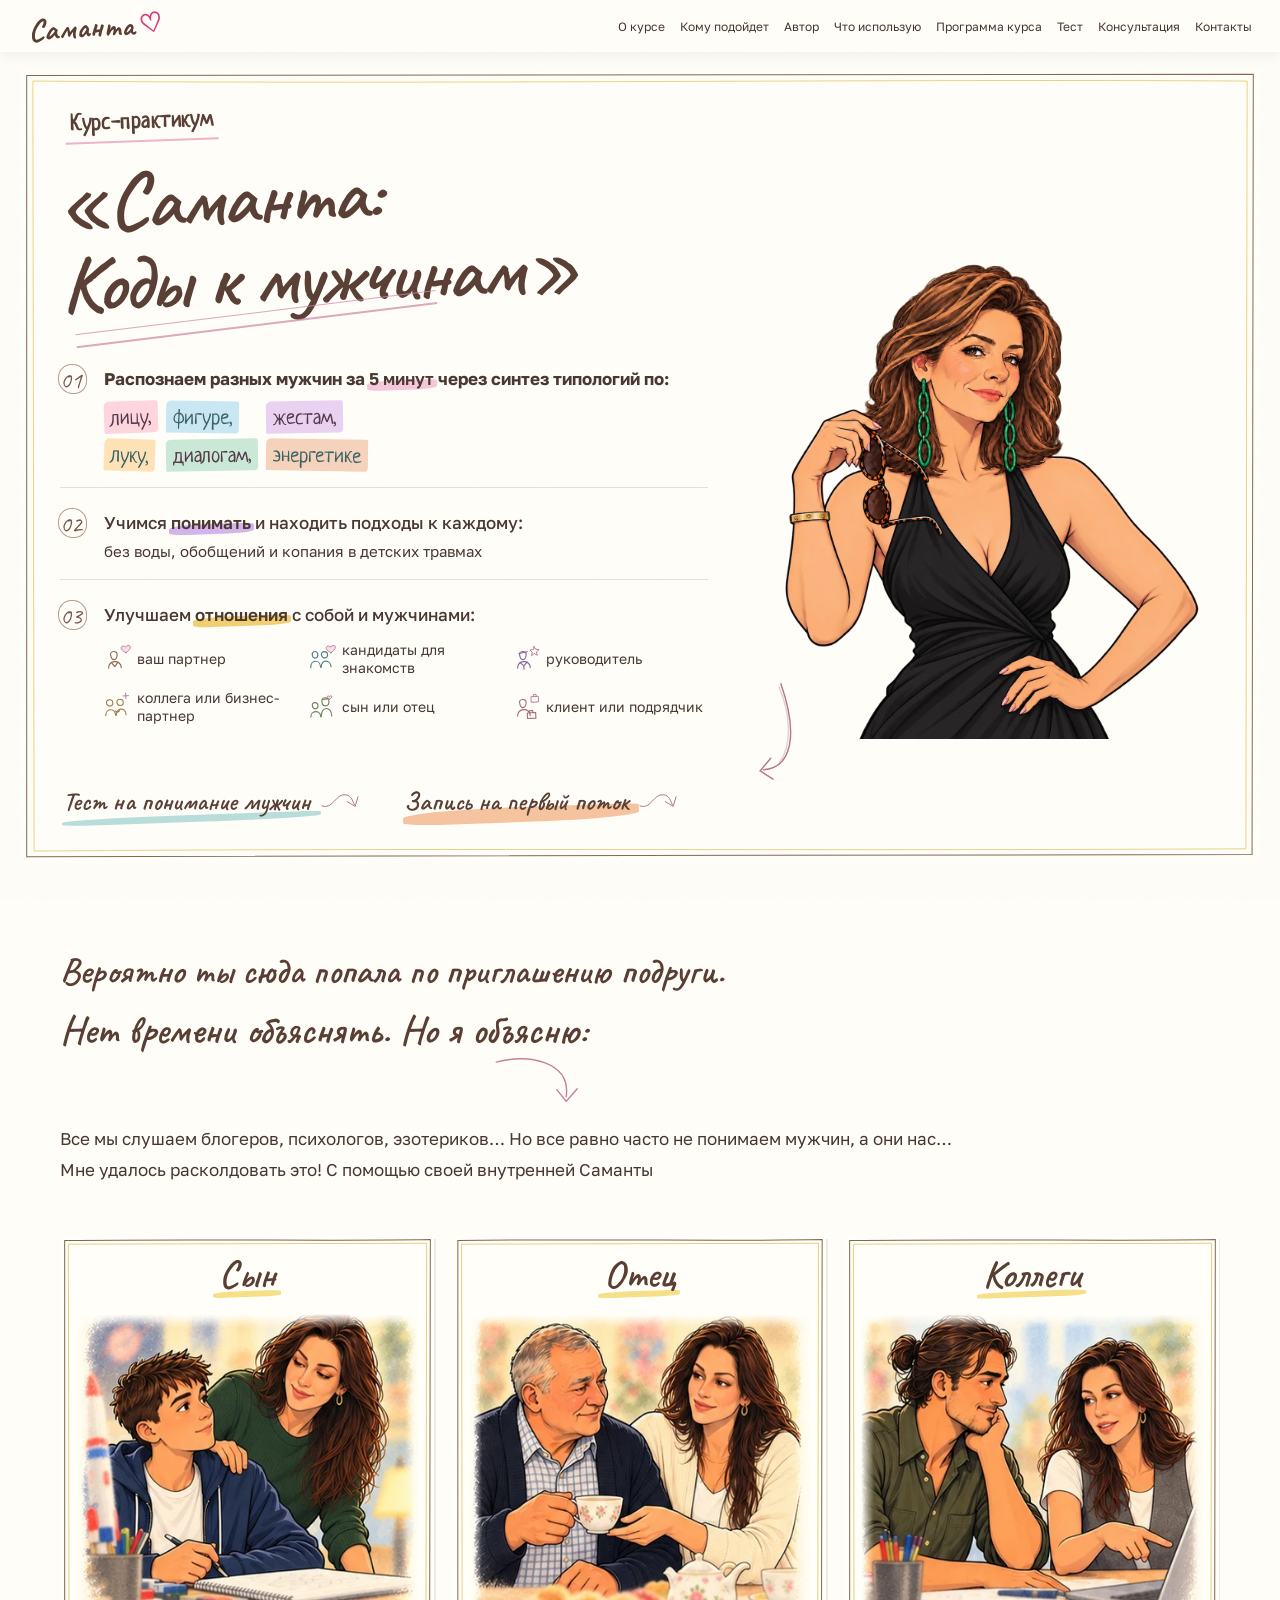
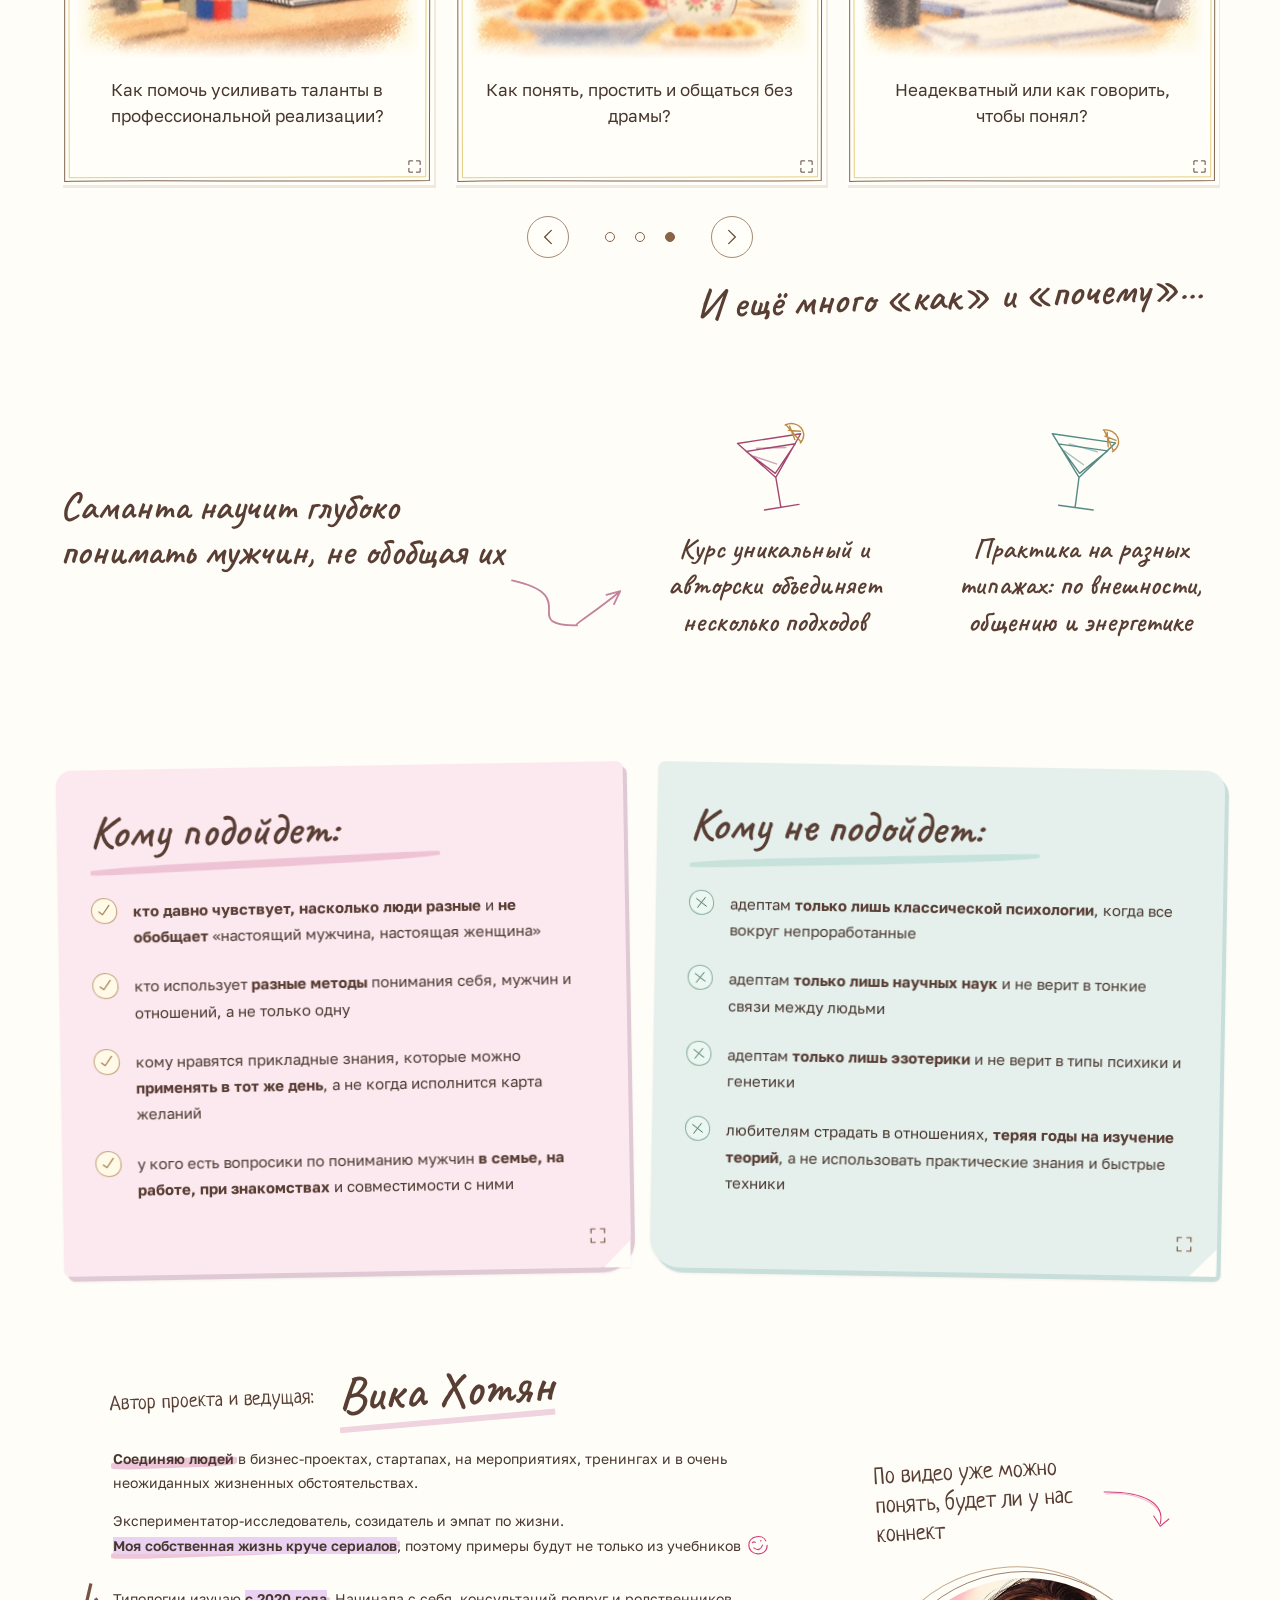
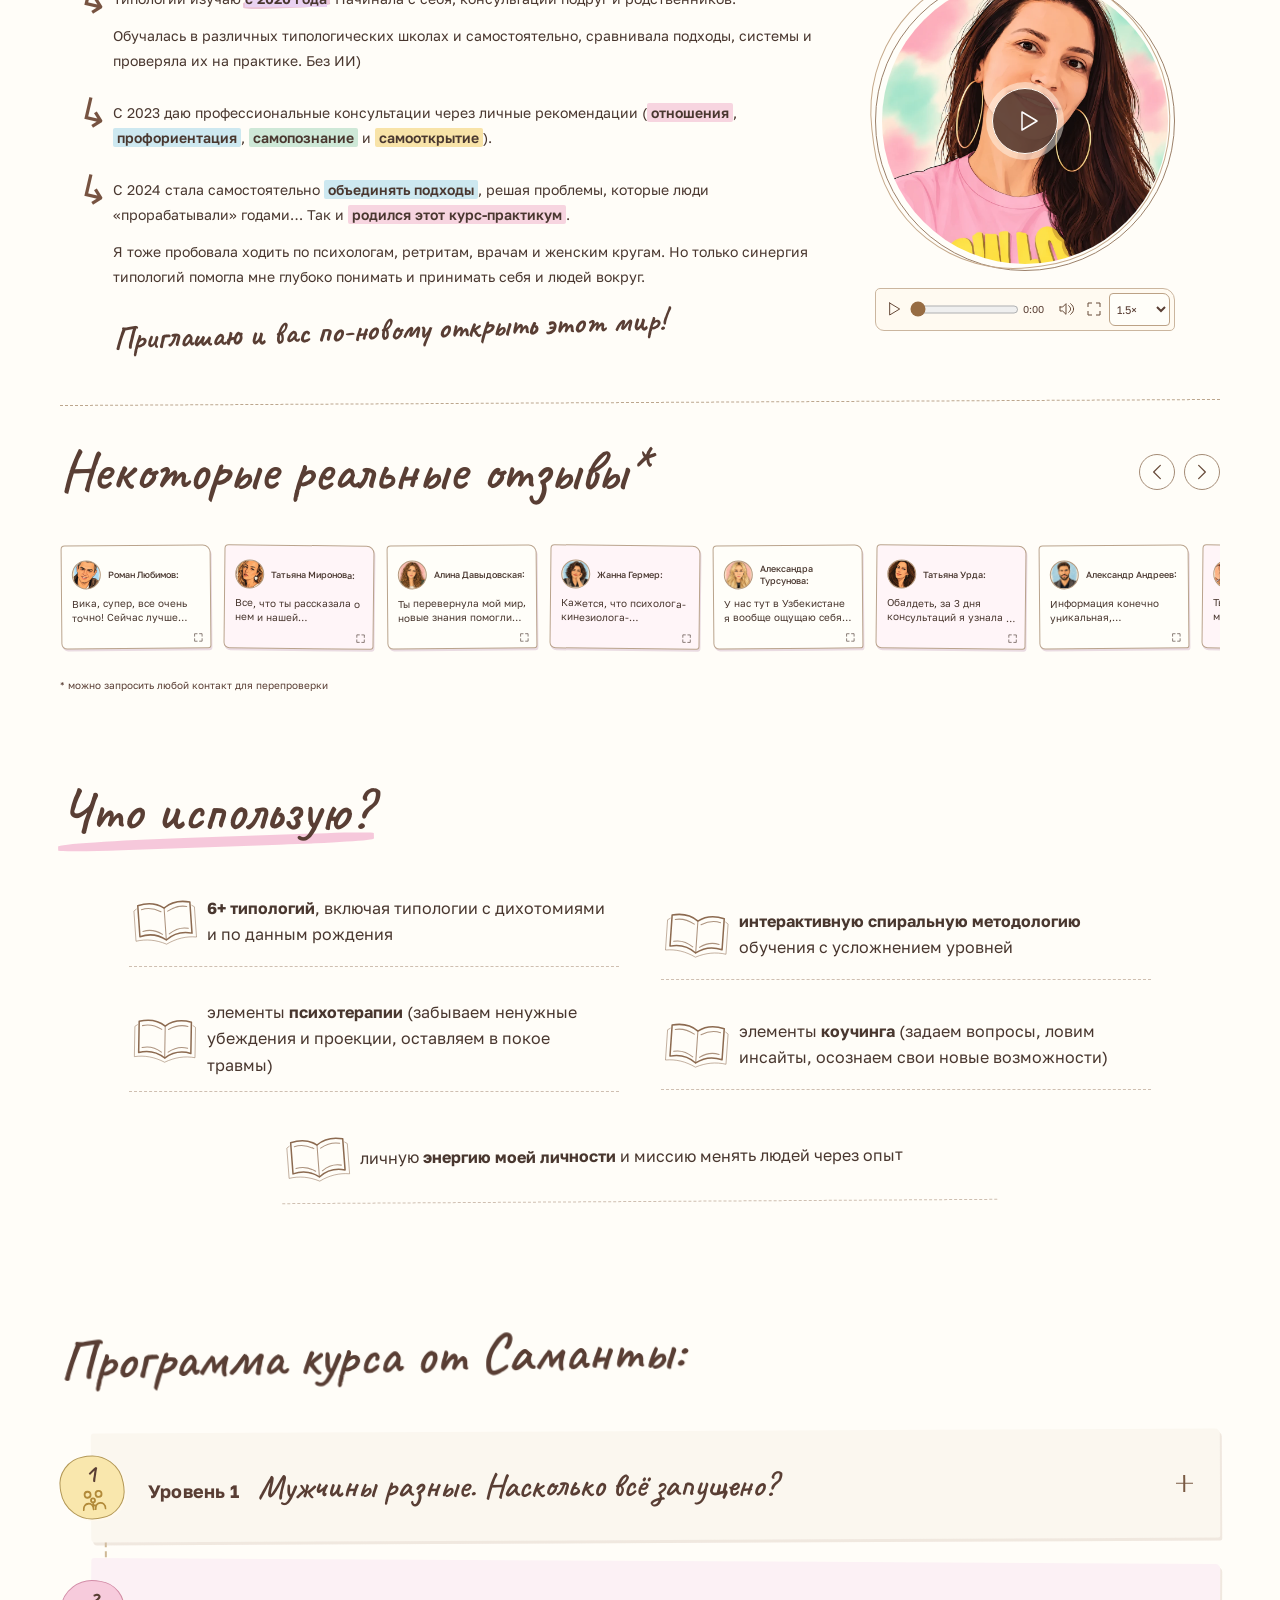
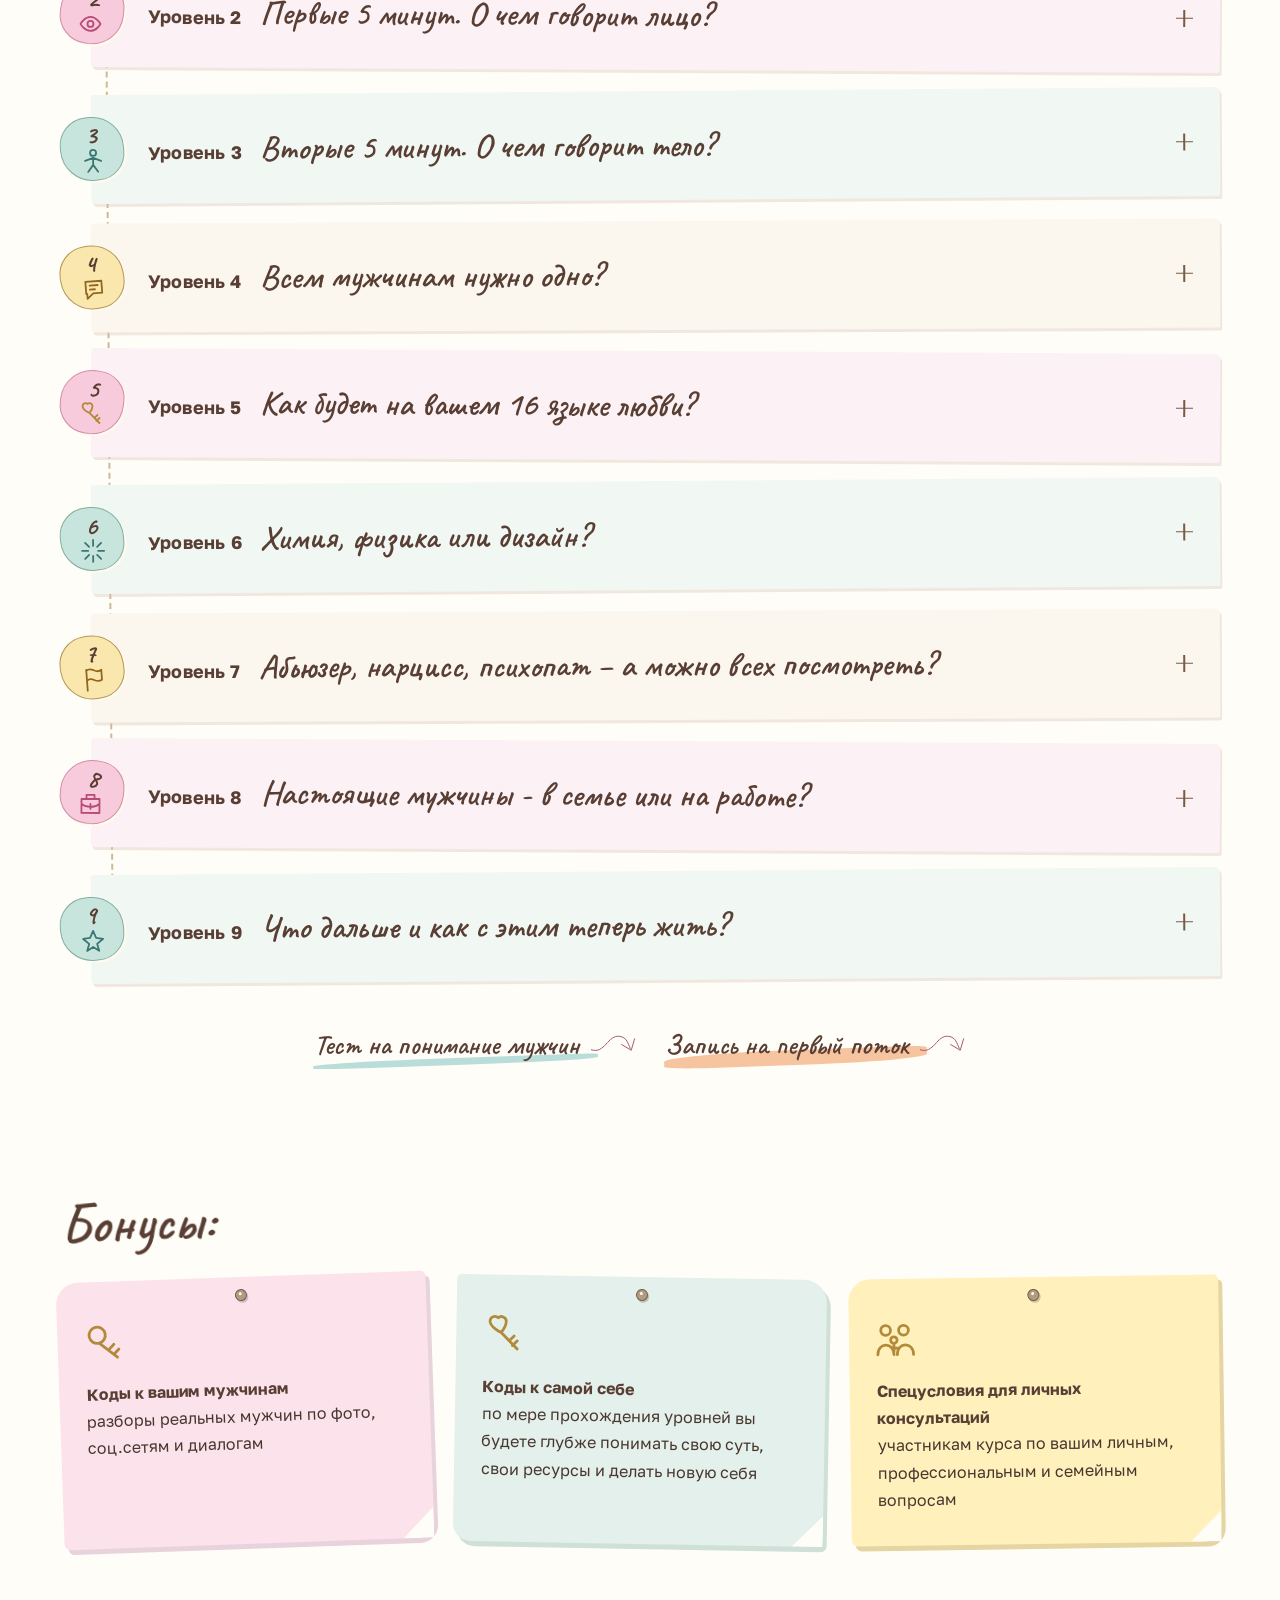
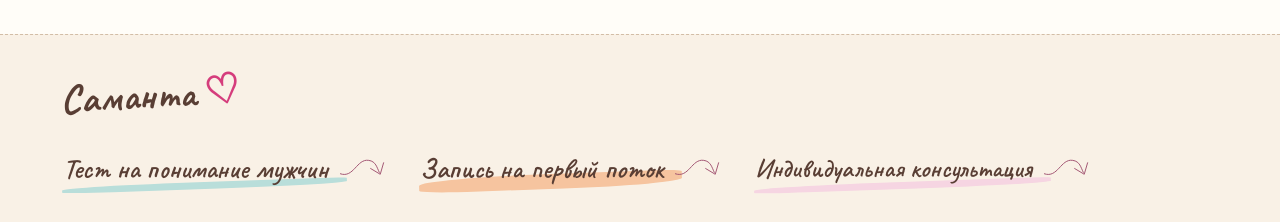
==== commit cccf2c68: "Обновить даты первого потока и источник заявки" ====
--- a/site/index.html
+++ b/site/index.html
@@ -1 +1 @@
-<!doctype html><html lang="ru"><head><meta charset="utf-8"><meta name="viewport" content="width=device-width, initial-scale=1"><meta name="robots" content="noindex,nofollow"><link rel="icon" href="assets/favicon.svg" type="image/svg+xml"><meta name="theme-color" content="#17473f"><title>Саманта: Коды к мужчинам — курс-практикум Вики Хотян</title><link rel="canonical" href="https://vikakhotian.github.io/types/"><meta name="description" content="Курс-практикум «Саманта: Коды к мужчинам». Программа из девяти уровней. Автор проекта и ведущая: Вика Хотян."><meta property="og:title" content="Саманта: Коды к мужчинам"><meta property="og:description" content="Курс-практикум. Автор проекта и ведущая: Вика Хотян."><meta property="og:type" content="website"><meta property="og:locale" content="ru_RU"><meta property="og:image" content="https://vikakhotian.github.io/types/assets/hero-waist.webp?v=12"><link rel="preload" href="assets/fonts/caveat.woff" as="font" type="font/woff" crossorigin><link rel="stylesheet" href="styles.css?v=21"><link rel="stylesheet" href="scrapbook.css?v=20"><link rel="stylesheet" href="refinements.css?v=20"><script src="site-config.js?v=20" defer></script><script src="site-navigation.js?v=20" defer></script><script src="app.js?v=20" defer></script><script src="fit-dialog.js?v=20" defer></script><script src="summary-arrow.js?v=20" defer></script><link rel="stylesheet" href="expressive.css?v=22"></head><body><a class="skip" href="#main">К содержанию</a><div class="reading-progress" aria-hidden="true"><span id="reading-progress"></span></div><header class="site-header"><a href="https://vikakhotian.github.io/types/" class="wordmark" aria-label="Саманта — на главную" data-site-home="">Саманта<span aria-hidden="true">♡</span></a><button id="menu-toggle" class="menu-toggle" aria-expanded="false" aria-controls="main-nav" aria-label="Открыть меню"><span></span><span></span></button><nav id="main-nav" aria-label="Основное меню"><a href="#about-course">О курсе</a><a href="#fit">Кому подойдет</a><a href="#author">Автор</a><a href="#methods">Что использую</a><a href="#program">Программа курса</a><a href="https://vikakhotian.github.io/types/test/" data-site-test="">Тест</a><a href="https://vikakhotian.github.io/types/consultation/" data-site-consultation="">Консультация</a><a href="https://vikakhotian.github.io/types/booking/" data-site-contact="">Контакты</a></nav></header><main id="main"><section id="top" class="hero section"><div class="hero-copy"><h1 data-source-line="0"><span class="course-label">Курс-практикум</span> <span class="hero-title">«Саманта:<br>Коды к мужчинам»</span></h1><div class="hero-statements"><div class="hero-statement"><span class="promise-index" data-ui="">01</span><p class="statement-lead recognition-lead" data-source-line="2">Распознаем разных мужчин за <span class="ink-mark">5 минут</span> через синтез типологий по:</p><p class="statement-detail recognition-grid" data-source-line="3"><span class="recognition-cue">лицу,</span> <span class="recognition-cue">фигуре,</span> <span class="recognition-cue">жестам,</span> <span class="recognition-cue">луку,</span> <span class="recognition-cue">диалогам,</span> <span class="recognition-cue">энергетике</span></p></div><div class="hero-statement"><span class="promise-index" data-ui="">02</span><p class="statement-lead" data-source-line="5">Учимся <span class="ink-mark">понимать</span> и находить подходы к каждому:</p><p class="statement-detail" data-source-line="6">без воды, обобщений и копания в детских травмах</p></div><div class="hero-statement"><span class="promise-index" data-ui="">03</span><p class="statement-lead" data-source-line="8">Улучшаем <span class="ink-mark">отношения</span> с собой и мужчинами:</p><p data-source-line="9" class="statement-detail relations role-grid"><span class="role-item"><svg class="role-person-icon" fill="none" stroke="currentColor" stroke-width="1.6" stroke-linecap="round" stroke-linejoin="round" aria-hidden="true" viewbox="-2 -7 43 45"><path d="M8 10c-3-7 11-8 9 0-1 8-8 8-9 0ZM4 28c-1-12 19-12 18 0"></path><path d="m9 21 4 5 4-5"></path><path class="role-icon-accent accent-heart" d="M30 7C18 1 25-6 30-1c5-6 12 1 0 8Z"></path></svg><span>ваш партнер</span></span> <span class="role-item"><svg class="role-person-icon" fill="none" stroke="currentColor" stroke-width="1.6" stroke-linecap="round" stroke-linejoin="round" aria-hidden="true" viewbox="-2 -7 43 45"><path d="M3 9c-1-6 8-7 8 0 0 6-8 6-8 0Zm13 0c0-6 9-5 9 1-1 6-8 5-9-1ZM0 27c0-12 14-12 14 0m1 0c0-12 14-10 14 0"></path><path class="role-icon-accent accent-heart" d="M30 7C18 1 25-6 30-1c5-6 12 1 0 8Z"></path></svg><span>кандидаты для знакомств</span></span> <span class="role-item"><svg class="role-person-icon" fill="none" stroke="currentColor" stroke-width="1.6" stroke-linecap="round" stroke-linejoin="round" aria-hidden="true" viewbox="-2 -7 43 45"><path d="M8 10c-3-7 11-8 9 0-1 8-8 8-9 0ZM4 28c-1-12 19-12 18 0"></path><path d="m8 20 5 5 5-5m-5 5v5M7 7l12-2"></path><path class="role-icon-accent accent-star" d="m29-2 2 4 5 1-4 3 1 5-4-3-4 3 1-5-3-3 5-1Z"></path></svg><span>руководитель</span></span> <span class="role-item"><svg class="role-person-icon" fill="none" stroke="currentColor" stroke-width="1.6" stroke-linecap="round" stroke-linejoin="round" aria-hidden="true" viewbox="-2 -7 43 45"><path d="M2 9c-1-6 9-6 9 0 0 6-9 6-9 0Zm15 0c-1-6 9-6 9 0s-9 6-9 0ZM0 27c0-11 14-11 14 0m1 0c0-11 14-11 14 0m-15-6 3 2 3-2"></path><path class="role-icon-accent accent-spark" d="m26 0 8 0m-4-4v8"></path></svg><span>коллега или бизнес-партнер</span></span> <span class="role-item"><svg class="role-person-icon" fill="none" stroke="currentColor" stroke-width="1.6" stroke-linecap="round" stroke-linejoin="round" aria-hidden="true" viewbox="-2 -7 43 45"><path d="M3 13c-1-6 8-6 8 0 0 6-8 6-8 0Zm14-5c-2-7 10-8 10 0 0 8-10 8-10 0ZM0 29c0-10 14-10 14 0m1 0c0-15 15-15 15 0M18 5l7-1"></path><path class="role-icon-accent accent-heart" d="M28 5c-5-3-3-7 0-4 3-3 6 1 0 4Z"></path></svg><span>сын или отец</span></span> <span class="role-item"><svg class="role-person-icon" fill="none" stroke="currentColor" stroke-width="1.6" stroke-linecap="round" stroke-linejoin="round" aria-hidden="true" viewbox="-2 -7 43 45"><path d="M8 10c-3-7 11-8 9 0-1 8-8 8-9 0ZM4 28c-1-12 19-12 18 0"></path><path d="M18 24h12v8H18Zm3 0v-3h5v3"></path><path class="role-icon-accent accent-folder" d="M25 1h10v8H25Zm3 0v-3h4v3"></path></svg><span>клиент или подрядчик</span></span> </p></div></div><div class="ctas" data-ui><a class="cta primary" href="https://vikakhotian.github.io/types/test/" data-site-test="">Тест на понимание мужчин<svg xmlns="http://www.w3.org/2000/svg" class="action-arrow" viewbox="0 0 100 60" fill="none" stroke="currentColor" stroke-width="2" stroke-linecap="round" aria-hidden="true"><path d="M5 40C33 50 39 8 64 12c15 2 17 15 22 25M68 29l20 12 7-24"></path></svg></a><a class="cta secondary" href="https://vikakhotian.github.io/types/booking/" data-site-contact="">Запись на первый уровень<svg xmlns="http://www.w3.org/2000/svg" class="action-arrow" viewbox="0 0 100 60" fill="none" stroke="currentColor" stroke-width="2" stroke-linecap="round" aria-hidden="true"><path d="M5 40C33 50 39 8 64 12c15 2 17 15 22 25M68 29l20 12 7-24"></path></svg></a></div></div><figure class="hero-figure"><div class="hero-outline" aria-hidden="true"></div><img src="assets/hero-waist.webp?v=12" width="1254" height="1254" fetchpriority="high" alt="Саманта до пояса: зрелая героиня с каштановыми волосами и длинными зелёными серьгами"><svg class="drawn-arrow" viewbox="0 0 180 95" fill="none" stroke="currentColor" stroke-width="2.5" stroke-linecap="round" aria-hidden="true"><path d="M8 18C100 0 153 20 150 68M132 53l19 21 17-20"></path><path d="M13 22C66 7 119 16 141 39" opacity=".35"></path></svg></figure></section><section id="about-course" class="section topics-section"><div class="intro"><h2 class="intro-title" data-source-line="13"><span class="speech-first">Вероятно ты сюда попала по приглашению подруги.</span> <span class="speech-second">Нет времени объяснять. <span class="explain-phrase">Но я объясню:<svg class="explain-arrow" data-ui aria-hidden="true" viewbox="0 0 120 70" fill="none" stroke="currentColor" stroke-width="1.8" stroke-linecap="round"><path d="M5 9C48-2 100 9 94 53m-12-9 12 15 14-16"></path></svg></span></span></h2><p class="intro-copy" data-source-line="14">Все мы слушаем блогеров, психологов, эзотериков… Но все равно часто не понимаем мужчин, а они нас…<br class="copy-break">Мне удалось расколдовать это! С помощью своей внутренней Саманты</p></div><div class="carousel-shell"><div class="topic-track" id="topic-track" aria-label="Девять карточек о мужчинах" tabindex="0"><button class="insert topic-card" data-topic="0" data-source-line="16" aria-haspopup="dialog"><span class="insert-top"><span class="insert-title">Общение</span></span><span class="scene scene-0" role="img" aria-label="Общение — рисованный сюжет"></span><span class="sr-only"> - </span><span class="insert-question">Почему он не пишет: другой язык любви или отсутствие интереса?</span><span class="enlarge" data-ui aria-hidden="true"><svg class="icon " viewbox="0 0 24 24" fill="none" stroke="currentColor" stroke-width="1.5" stroke-linecap="round" stroke-linejoin="round" aria-hidden="true"><path d="M3 9V3h6m6 0h6v6M3 15v6h6m6 0h6v-6"></path></svg></span></button><button class="insert topic-card" data-topic="1" data-source-line="17" aria-haspopup="dialog"><span class="insert-top"><span class="insert-title">Границы</span></span><span class="scene scene-1" role="img" aria-label="Границы — рисованный сюжет"></span><span class="sr-only"> - </span><span class="insert-question">Ред флаг или особенность характера?</span><span class="enlarge" data-ui aria-hidden="true"><svg class="icon " viewbox="0 0 24 24" fill="none" stroke="currentColor" stroke-width="1.5" stroke-linecap="round" stroke-linejoin="round" aria-hidden="true"><path d="M3 9V3h6m6 0h6v6M3 15v6h6m6 0h6v-6"></path></svg></span></button><button class="insert topic-card" data-topic="3" data-source-line="18" aria-haspopup="dialog"><span class="insert-top"><span class="insert-title">Подарки</span></span><span class="scene scene-2" role="img" aria-label="Подарки — рисованный сюжет"></span><span class="sr-only"> – </span><span class="insert-question">Забота, экономия или жадность?</span><span class="enlarge" data-ui aria-hidden="true"><svg class="icon " viewbox="0 0 24 24" fill="none" stroke="currentColor" stroke-width="1.5" stroke-linecap="round" stroke-linejoin="round" aria-hidden="true"><path d="M3 9V3h6m6 0h6v6M3 15v6h6m6 0h6v-6"></path></svg></span></button><button class="insert topic-card" data-topic="2" data-source-line="20" aria-haspopup="dialog"><span class="insert-top"><span class="insert-title">Верность</span></span><span class="scene scene-4" role="img" aria-label="Верность — рисованный сюжет"></span><span class="sr-only"> – </span><span class="insert-question">Мой идеальный мужчина или общий мужчина?</span><span class="enlarge" data-ui aria-hidden="true"><svg class="icon " viewbox="0 0 24 24" fill="none" stroke="currentColor" stroke-width="1.5" stroke-linecap="round" stroke-linejoin="round" aria-hidden="true"><path d="M3 9V3h6m6 0h6v6M3 15v6h6m6 0h6v-6"></path></svg></span></button><button class="insert topic-card" data-topic="4" data-source-line="19" aria-haspopup="dialog"><span class="insert-top"><span class="insert-title">Знакомства</span></span><span class="scene scene-3" role="img" aria-label="Знакомства — рисованный сюжет"></span><span class="sr-only"> – </span><span class="insert-question">Какой мне подходит и как познакомиться с моим?</span><span class="enlarge" data-ui aria-hidden="true"><svg class="icon " viewbox="0 0 24 24" fill="none" stroke="currentColor" stroke-width="1.5" stroke-linecap="round" stroke-linejoin="round" aria-hidden="true"><path d="M3 9V3h6m6 0h6v6M3 15v6h6m6 0h6v-6"></path></svg></span></button><button class="insert topic-card" data-topic="5" data-source-line="21" aria-haspopup="dialog"><span class="insert-top"><span class="insert-title">Клиенты</span></span><span class="scene scene-5" role="img" aria-label="Клиенты — рисованный сюжет"></span><span class="sr-only"> – </span><span class="insert-question">Как общаться, чтобы быстро покупали, а не выносили мозг?</span><span class="enlarge" data-ui aria-hidden="true"><svg class="icon " viewbox="0 0 24 24" fill="none" stroke="currentColor" stroke-width="1.5" stroke-linecap="round" stroke-linejoin="round" aria-hidden="true"><path d="M3 9V3h6m6 0h6v6M3 15v6h6m6 0h6v-6"></path></svg></span></button><button class="insert topic-card" data-topic="6" data-source-line="22" aria-haspopup="dialog"><span class="insert-top"><span class="insert-title">Сын</span></span><span class="scene scene-6" role="img" aria-label="Сын — рисованный сюжет"></span><span class="sr-only"> – </span><span class="insert-question">Как помочь усиливать таланты в профессиональной реализации?</span><span class="enlarge" data-ui aria-hidden="true"><svg class="icon " viewbox="0 0 24 24" fill="none" stroke="currentColor" stroke-width="1.5" stroke-linecap="round" stroke-linejoin="round" aria-hidden="true"><path d="M3 9V3h6m6 0h6v6M3 15v6h6m6 0h6v-6"></path></svg></span></button><button class="insert topic-card" data-topic="7" data-source-line="23" aria-haspopup="dialog"><span class="insert-top"><span class="insert-title">Отец</span></span><span class="scene scene-7" role="img" aria-label="Отец — рисованный сюжет"></span><span class="sr-only"> – </span><span class="insert-question">Как понять, простить и общаться без драмы?</span><span class="enlarge" data-ui aria-hidden="true"><svg class="icon " viewbox="0 0 24 24" fill="none" stroke="currentColor" stroke-width="1.5" stroke-linecap="round" stroke-linejoin="round" aria-hidden="true"><path d="M3 9V3h6m6 0h6v6M3 15v6h6m6 0h6v-6"></path></svg></span></button><button class="insert topic-card" data-topic="8" data-source-line="24" aria-haspopup="dialog"><span class="insert-top"><span class="insert-title">Коллеги</span></span><span class="scene scene-8" role="img" aria-label="Коллеги — рисованный сюжет"></span><span class="sr-only"> – </span><span class="insert-question">Неадекватный или как говорить, чтобы понял?</span><span class="enlarge" data-ui aria-hidden="true"><svg class="icon " viewbox="0 0 24 24" fill="none" stroke="currentColor" stroke-width="1.5" stroke-linecap="round" stroke-linejoin="round" aria-hidden="true"><path d="M3 9V3h6m6 0h6v6M3 15v6h6m6 0h6v-6"></path></svg></span></button></div><div class="carousel-controls"><button id="topics-prev" class="round-control" aria-label="Предыдущие карточки"><svg class="icon left" viewbox="0 0 24 24" fill="none" stroke="currentColor" stroke-width="1.5" stroke-linecap="round" stroke-linejoin="round" aria-hidden="true"><path d="m8 4 8 8-8 8"></path></svg></button><div id="topic-dots" class="dots" aria-label="Страницы карточек"></div><button id="topics-next" class="round-control" aria-label="Следующие карточки"><svg class="icon " viewbox="0 0 24 24" fill="none" stroke="currentColor" stroke-width="1.5" stroke-linecap="round" stroke-linejoin="round" aria-hidden="true"><path d="m8 4 8 8-8 8"></path></svg></button></div></div><p class="many-questions" data-source-line="25">И ещё много «как» и «почему»…</p><div class="course-summary"><h2 class="" data-source-line="27">Саманта научит глубоко понимать мужчин, не обобщая их</h2><div><article class="method-note"><svg xmlns="http://www.w3.org/2000/svg" class="cocktail-drawing" viewbox="0 0 100 115" fill="none" stroke="currentColor" stroke-width="1.7" stroke-linecap="round" stroke-linejoin="round" aria-hidden="true"><path d="M10 22 87 21 50 69 10 22ZM50 69l1 36m-20 1 42-1M19 33l60-1-29 32-31-31Z"></path><path d="M70 8c16-5 28 13 15 24M71 8l15 23M73 15l14 3M75 10l4 17"></path><path d="m27 40 26 13m-21-22 35 4" opacity=".5"></path></svg><p class="" data-source-line="28">Курс уникальный и авторски объединяет несколько подходов</p></article><article class="practice-note"><svg xmlns="http://www.w3.org/2000/svg" class="cocktail-drawing" viewbox="0 0 100 115" fill="none" stroke="currentColor" stroke-width="1.7" stroke-linecap="round" stroke-linejoin="round" aria-hidden="true"><path d="M10 22 87 21 50 69 10 22ZM50 69l1 36m-20 1 42-1M19 33l60-1-29 32-31-31Z"></path><path d="M70 8c16-5 28 13 15 24M71 8l15 23M73 15l14 3M75 10l4 17"></path><path d="m27 40 26 13m-21-22 35 4" opacity=".5"></path></svg><p class="" data-source-line="29">Практика на разных типажах: по внешности, общению и энергетике</p></article></div></div></section><section class="section fit-section" id="fit"><div class="fit-column yes"><h2 class="" data-source-line="31" id="fit-title-0">Кому подойдет:</h2><ul><li><svg class="icon " viewbox="0 0 24 24" fill="none" stroke="currentColor" stroke-width="1.5" stroke-linecap="round" stroke-linejoin="round" aria-hidden="true"><path d="m4 12 5 5L21 4"></path></svg><span data-source-line="32"><strong>кто давно чувствует, насколько люди разные</strong> и <strong>не обобщает</strong> «настоящий мужчина, настоящая женщина»</span></li><li><svg class="icon " viewbox="0 0 24 24" fill="none" stroke="currentColor" stroke-width="1.5" stroke-linecap="round" stroke-linejoin="round" aria-hidden="true"><path d="m4 12 5 5L21 4"></path></svg><span data-source-line="33">кто использует <strong>разные методы</strong> понимания себя, мужчин и отношений, а не только одну</span></li><li><svg class="icon " viewbox="0 0 24 24" fill="none" stroke="currentColor" stroke-width="1.5" stroke-linecap="round" stroke-linejoin="round" aria-hidden="true"><path d="m4 12 5 5L21 4"></path></svg><span data-source-line="34">кому нравятся прикладные знания, которые можно <strong>применять в тот же день</strong>, а не когда исполнится карта желаний</span></li><li><svg class="icon " viewbox="0 0 24 24" fill="none" stroke="currentColor" stroke-width="1.5" stroke-linecap="round" stroke-linejoin="round" aria-hidden="true"><path d="m4 12 5 5L21 4"></path></svg><span data-source-line="35">у кого есть вопросики по пониманию мужчин <strong>в семье, на работе, при знакомствах</strong> и совместимости с ними</span></li></ul><button class="fit-expand" type="button" data-fit-expand="0" aria-haspopup="dialog" aria-label="Увеличить: Кому подойдет:" data-ui><svg viewbox="0 0 24 24" class="icon" fill="none" stroke="currentColor" stroke-width="1.6" aria-hidden="true"><path d="M3 9V3h6m6 0h6v6M3 15v6h6m6 0h6v-6"></path></svg></button></div><div class="fit-column no"><h2 class="" data-source-line="36" id="fit-title-1">Кому не подойдет:</h2><ul><li><svg class="icon " viewbox="0 0 24 24" fill="none" stroke="currentColor" stroke-width="1.5" stroke-linecap="round" stroke-linejoin="round" aria-hidden="true"><path d="m5 5 14 14M19 5 5 19"></path></svg><span data-source-line="37">адептам <strong>только лишь классической психологии</strong>, когда все вокруг непроработанные</span></li><li><svg class="icon " viewbox="0 0 24 24" fill="none" stroke="currentColor" stroke-width="1.5" stroke-linecap="round" stroke-linejoin="round" aria-hidden="true"><path d="m5 5 14 14M19 5 5 19"></path></svg><span data-source-line="38">адептам <strong>только лишь научных наук</strong> и не верит в тонкие связи между людьми</span></li><li><svg class="icon " viewbox="0 0 24 24" fill="none" stroke="currentColor" stroke-width="1.5" stroke-linecap="round" stroke-linejoin="round" aria-hidden="true"><path d="m5 5 14 14M19 5 5 19"></path></svg><span data-source-line="39">адептам <strong>только лишь эзотерики</strong> и не верит в типы психики и генетики</span></li><li><svg class="icon " viewbox="0 0 24 24" fill="none" stroke="currentColor" stroke-width="1.5" stroke-linecap="round" stroke-linejoin="round" aria-hidden="true"><path d="m5 5 14 14M19 5 5 19"></path></svg><span data-source-line="40">любителям страдать в отношениях, <strong>теряя годы на изучение теорий</strong>, а не использовать практические знания и быстрые техники</span></li></ul><button class="fit-expand" type="button" data-fit-expand="1" aria-haspopup="dialog" aria-label="Увеличить: Кому не подойдет:" data-ui><svg viewbox="0 0 24 24" class="icon" fill="none" stroke="currentColor" stroke-width="1.6" aria-hidden="true"><path d="M3 9V3h6m6 0h6v6M3 15v6h6m6 0h6v-6"></path></svg></button></div></section><section id="author" class="section author-section"><div class="author-heading"><h2 data-source-line="43"><span class="author-label">Автор проекта и ведущая:</span> <span class="author-name">Вика Хотян</span></h2></div><div class="author-layout"><div class="author-notes"><p class="author-note note-0" data-source-line="44"><span class="ink-mark">Соединяю людей</span> в бизнес-проектах, стартапах, на мероприятиях, тренингах и в очень неожиданных жизненных обстоятельствах.</p><p class="author-note note-1" data-source-line="45">Экспериментатор-исследователь, созидатель и эмпат по жизни. <span class="ink-mark ink-lilac">Моя собственная жизнь круче сериалов</span>, поэтому примеры будут не только из учебников<span class="editorial-smile" data-ui="" role="img" aria-label="Подмигивающая улыбка"><svg xmlns="http://www.w3.org/2000/svg" viewbox="0 0 32 32" fill="none" stroke="currentColor" stroke-width="1.5" stroke-linecap="round"><path d="M27 12C25 2 6 2 4 14c-3 15 22 20 24 4M9 12q2-2 4 0m7-1h1M10 19q7 7 12-2"></path></svg></span></p><p class="author-note note-2" data-source-line="46">Типологии изучаю <span class="ink-mark ink-lilac">с 2020 года</span>. Начинала с себя, консультаций подруг и родственников.</p><p class="author-note note-3" data-source-line="47">Обучалась в различных типологических школах и самостоятельно, сравнивала подходы, системы и проверяла их на практике. Без ИИ)</p><p class="author-note note-4" data-source-line="48">С 2023 даю профессиональные консультации через личные рекомендации (<span class="bio-mark bio-pink">отношения</span>, <span class="bio-mark bio-blue">профориентация</span>, <span class="bio-mark bio-green">самопознание</span> и <span class="bio-mark bio-gold">самооткрытие</span>).</p><p class="author-note note-5" data-source-line="49">С 2024 стала самостоятельно <span class="bio-mark bio-blue">объединять подходы</span>, решая проблемы, которые люди «прорабатывали» годами… Так и <span class="bio-mark bio-pink">родился этот курс-практикум</span>.</p><p class="author-note note-6" data-source-line="50">Я тоже пробовала ходить по психологам, ретритам, врачам и женским кругам. Но только синергия типологий помогла мне глубоко понимать и принимать себя и людей вокруг.</p><p class="author-note note-7 author-invitation" data-source-line="51"><strong>Приглашаю и вас по-новому открыть этот мир!</strong></p></div><div class="author-video"><p class="video-invite" data-source-line="52">По видео уже можно понять, будет ли у нас коннект</p><svg class="drawn-arrow" viewbox="0 0 180 95" fill="none" stroke="currentColor" stroke-width="2.5" stroke-linecap="round" aria-hidden="true"><path d="M8 18C100 0 153 20 150 68M132 53l19 21 17-20"></path><path d="M13 22C66 7 119 16 141 39" opacity=".35"></path></svg><div class="video-player" id="video-player"><div class="video-circle"><video id="author-video" playsinline preload="none" poster="assets/vika-cartoon.webp?v=18" aria-label="Видео-знакомство с Викой Хотян" src="assets/vika-web.mp4?v=18"></video><button id="video-overlay" class="video-overlay" aria-label="Смотреть видео"><svg class="icon " viewbox="0 0 24 24" fill="none" stroke="currentColor" stroke-width="1.5" stroke-linecap="round" stroke-linejoin="round" aria-hidden="true"><path d="m7 3 15 9-15 9V3Z"></path></svg></button></div><div class="player-controls"><button id="video-play" class="round-control" aria-label="Воспроизвести видео"><svg class="icon " viewbox="0 0 24 24" fill="none" stroke="currentColor" stroke-width="1.5" stroke-linecap="round" stroke-linejoin="round" aria-hidden="true"><path d="m7 3 15 9-15 9V3Z"></path></svg></button><label class="sr-only" for="video-seek">Позиция воспроизведения</label><input type="range" id="video-seek" min="0" max="100" value="0" step="0.1"><span id="video-time" aria-live="off">0:00</span><button id="video-mute" class="round-control" aria-label="Настроить громкость" aria-expanded="false" aria-controls="video-volume-panel"><svg class="icon " viewbox="0 0 24 24" fill="none" stroke="currentColor" stroke-width="1.5" stroke-linecap="round" stroke-linejoin="round" aria-hidden="true"><path d="M3 9h4l5-5v16l-5-5H3V9Zm13-2c4 3 4 7 0 10m3-13c6 5 6 11 0 16"></path></svg></button><button id="video-enlarge" type="button" class="round-control" aria-label="Увеличить видео" aria-haspopup="dialog"><svg class="icon" viewbox="0 0 24 24" fill="none" stroke="currentColor" stroke-width="1.5"><path d="M3 9V3h6m6 0h6v6M3 15v6h6m6 0h6v-6"></path></svg></button><select id="video-rate" class="video-rate" aria-label="Скорость воспроизведения"><option value="1">1×</option><option value="1.25">1.25×</option><option value="1.5" selected>1.5×</option><option value="1.75">1.75×</option><option value="2">2×</option></select></div><p id="video-error" class="video-error" hidden>Не удалось загрузить видео. <button id="video-retry" type="button">Повторить</button> <a href="assets/vika-web.mp4">Открыть видео отдельно</a></p><div id="video-volume-panel" class="volume-panel" hidden=""><label for="video-volume">Громкость</label><input id="video-volume" type="range" min="0" max="1" step="0.05" value="0.25" aria-label="Громкость видео"></div></div></div></div></section><section id="reviews" class="section reviews-section"><div class="section-title-row"><h2 data-source-line="54">Некоторые реальные отзывы*</h2><div class="review-controls"><button id="reviews-prev" class="round-control" aria-label="Предыдущие отзывы"><svg class="icon left" viewbox="0 0 24 24" fill="none" stroke="currentColor" stroke-width="1.5" stroke-linecap="round" stroke-linejoin="round" aria-hidden="true"><path d="m8 4 8 8-8 8"></path></svg></button><button id="reviews-next" class="round-control" aria-label="Следующие отзывы"><svg class="icon " viewbox="0 0 24 24" fill="none" stroke="currentColor" stroke-width="1.5" stroke-linecap="round" stroke-linejoin="round" aria-hidden="true"><path d="m8 4 8 8-8 8"></path></svg></button></div></div><div class="review-track" id="review-track" tabindex="0" aria-label="Отзывы"><button class="review" data-review="8" data-source-line="63" aria-haspopup="dialog" data-avatar="8"><span class="review-author"><span class="review-avatar avatar-8 latest-portrait portrait-roman" aria-hidden="true" data-ui title="Условная иллюстрация"></span><span class="review-name">Роман Любимов:</span></span> <span class="review-quote">Вика, супер, все очень точно! Сейчас лучше понимаю себя, свою миссию на новом этапе жизни, особенно про продвижение себя в ютьюбе.</span><span class="review-more" aria-hidden="true" data-ui><svg class="icon " viewbox="0 0 24 24" fill="none" stroke="currentColor" stroke-width="1.5" stroke-linecap="round" stroke-linejoin="round" aria-hidden="true"><path d="M3 9V3h6m6 0h6v6M3 15v6h6m6 0h6v-6"></path></svg></span></button><button class="review" data-review="7" data-source-line="62" aria-haspopup="dialog" data-avatar="7"><span class="review-author"><span class="review-avatar avatar-7 latest-portrait portrait-tatyana-mironova" aria-hidden="true" data-ui title="Условная иллюстрация"></span><span class="review-name">Татьяна Миронова:</span></span> <span class="review-quote">Все, что ты рассказала о нем и нашей совместимости, это шоковый шок. Описание того, кто мне подходит это и есть тот образ мужчины, который бы я хотела реально видеть рядом с собой</span><span class="review-more" aria-hidden="true" data-ui><svg class="icon " viewbox="0 0 24 24" fill="none" stroke="currentColor" stroke-width="1.5" stroke-linecap="round" stroke-linejoin="round" aria-hidden="true"><path d="M3 9V3h6m6 0h6v6M3 15v6h6m6 0h6v-6"></path></svg></span></button><button class="review" data-review="0" data-source-line="55" aria-haspopup="dialog" data-avatar="0"><span class="review-author"><span class="review-avatar avatar-0 new-portrait portrait-alina" aria-hidden="true" data-ui title="Рисованный портрет по фотографии"></span><span class="review-name">Алина Давыдовская:</span></span> <span class="review-quote">Ты перевернула мой мир, новые знания помогли мне лучше понять моих родителей, мужа и собственного ребенка</span><span class="review-more" aria-hidden="true" data-ui><svg class="icon " viewbox="0 0 24 24" fill="none" stroke="currentColor" stroke-width="1.5" stroke-linecap="round" stroke-linejoin="round" aria-hidden="true"><path d="M3 9V3h6m6 0h6v6M3 15v6h6m6 0h6v-6"></path></svg></span></button><button class="review" data-review="1" data-source-line="56" aria-haspopup="dialog" data-avatar="1"><span class="review-author"><span class="review-avatar avatar-1 new-portrait portrait-zhanna" aria-hidden="true" data-ui title="Рисованный портрет по фотографии"></span><span class="review-name">Жанна Гермер:</span></span> <span class="review-quote">Кажется, что психолога-кинезиолога- биотехнолога удивить уже нечем. Но! Теперь поняла, каких людей мне в команду искать и какие партнеры подходят.</span><span class="review-more" aria-hidden="true" data-ui><svg class="icon " viewbox="0 0 24 24" fill="none" stroke="currentColor" stroke-width="1.5" stroke-linecap="round" stroke-linejoin="round" aria-hidden="true"><path d="M3 9V3h6m6 0h6v6M3 15v6h6m6 0h6v-6"></path></svg></span></button><button class="review" data-review="2" data-source-line="57" aria-haspopup="dialog" data-avatar="2" data-portrait="alexandra-tursunova"><span class="review-author"><span class="review-avatar avatar-2 real-avatar portrait-alexandra-tursunova" aria-hidden="true" data-ui title="Рисованный портрет автора отзыва"></span><span class="review-name">Александра Турсунова:</span></span> <span class="review-quote">У нас тут в Узбекистане я вообще ощущаю себя единственной волшебницей, которой доступны знания не для всех))</span><span class="review-more" aria-hidden="true" data-ui><svg class="icon " viewbox="0 0 24 24" fill="none" stroke="currentColor" stroke-width="1.5" stroke-linecap="round" stroke-linejoin="round" aria-hidden="true"><path d="M3 9V3h6m6 0h6v6M3 15v6h6m6 0h6v-6"></path></svg></span></button><button class="review" data-review="3" data-source-line="58" aria-haspopup="dialog" data-avatar="3"><span class="review-author"><span class="review-avatar avatar-3 portrait-tatyana-urda" aria-hidden="true" data-ui title="Условная иллюстрация"></span><span class="review-name">Татьяна Урда:</span></span> <span class="review-quote">Обалдеть, за 3 дня консультаций я узнала о себе и муже столько, сколько не узнавала за полгода лекций по саморазвитию!</span><span class="review-more" aria-hidden="true" data-ui><svg class="icon " viewbox="0 0 24 24" fill="none" stroke="currentColor" stroke-width="1.5" stroke-linecap="round" stroke-linejoin="round" aria-hidden="true"><path d="M3 9V3h6m6 0h6v6M3 15v6h6m6 0h6v-6"></path></svg></span></button><button class="review" data-review="6" data-source-line="61" aria-haspopup="dialog" data-avatar="6" data-portrait="alexander-andreev"><span class="review-author"><span class="review-avatar avatar-6 real-avatar portrait-alexander-andreev" aria-hidden="true" data-ui title="Рисованный портрет автора отзыва"></span><span class="review-name">Александр Андреев:</span></span> <span class="review-quote">Информация конечно уникальная, периодически переслушиваю и для себя, и для формирования своего тренинга для лидеров</span><span class="review-more" aria-hidden="true" data-ui><svg class="icon " viewbox="0 0 24 24" fill="none" stroke="currentColor" stroke-width="1.5" stroke-linecap="round" stroke-linejoin="round" aria-hidden="true"><path d="M3 9V3h6m6 0h6v6M3 15v6h6m6 0h6v-6"></path></svg></span></button><button class="review" data-review="9" data-source-line="64" aria-haspopup="dialog" data-avatar="9"><span class="review-author"><span class="review-avatar avatar-9 latest-portrait portrait-maria" aria-hidden="true" data-ui title="Условная иллюстрация"></span><span class="review-name">Мария Урюпина:</span></span> <span class="review-quote">Ты перевернула наш с мужем мир! Мы теперь везде, где бываем, анализируем типажи людей и надо ли с ними связываться)))</span><span class="review-more" aria-hidden="true" data-ui><svg class="icon " viewbox="0 0 24 24" fill="none" stroke="currentColor" stroke-width="1.5" stroke-linecap="round" stroke-linejoin="round" aria-hidden="true"><path d="M3 9V3h6m6 0h6v6M3 15v6h6m6 0h6v-6"></path></svg></span></button><button class="review" data-review="10" data-source-line="65" aria-haspopup="dialog" data-avatar="10"><span class="review-author"><span class="review-avatar avatar-10 latest-portrait portrait-stanislav" aria-hidden="true" data-ui title="Условная иллюстрация"></span><span class="review-name">Станислав Кочуковский:</span></span> <span class="review-quote">Я наконец-то понял, почему часто не довожу дела до конца и почему выбираю не тех девушек. Теперь появилось понимание, кто мне реально нужен и с какой мотивацией мне двигаться в делах</span><span class="review-more" aria-hidden="true" data-ui><svg class="icon " viewbox="0 0 24 24" fill="none" stroke="currentColor" stroke-width="1.5" stroke-linecap="round" stroke-linejoin="round" aria-hidden="true"><path d="M3 9V3h6m6 0h6v6M3 15v6h6m6 0h6v-6"></path></svg></span></button><button class="review" data-review="4" data-source-line="59" aria-haspopup="dialog" data-avatar="4"><span class="review-author"><span class="review-avatar avatar-4 new-portrait portrait-mikhail" aria-hidden="true" data-ui title="Рисованный портрет по фотографии"></span><span class="review-name">Михаил Цыганков:</span></span> <span class="review-quote">Ты мне реально раскрыла глаза на мою необычную породу, я теперь знаю, как двигаться профессионально так чтобы мне это было легко и в кайф!</span><span class="review-more" aria-hidden="true" data-ui><svg class="icon " viewbox="0 0 24 24" fill="none" stroke="currentColor" stroke-width="1.5" stroke-linecap="round" stroke-linejoin="round" aria-hidden="true"><path d="M3 9V3h6m6 0h6v6M3 15v6h6m6 0h6v-6"></path></svg></span></button><button class="review" data-review="5" data-source-line="60" aria-haspopup="dialog" data-avatar="5"><span class="review-author"><span class="review-avatar avatar-5 latest-portrait portrait-natalia" aria-hidden="true" data-ui title="Условная иллюстрация"></span><span class="review-name">Наталья Акулина:</span></span> <span class="review-quote">Спасибо большое за консультацию, она очень помогла при выборе ВУЗа для сына, когда мы поняли какие сильные стороны его личности нужно дальше развивать</span><span class="review-more" aria-hidden="true" data-ui><svg class="icon " viewbox="0 0 24 24" fill="none" stroke="currentColor" stroke-width="1.5" stroke-linecap="round" stroke-linejoin="round" aria-hidden="true"><path d="M3 9V3h6m6 0h6v6M3 15v6h6m6 0h6v-6"></path></svg></span></button></div><p class="review-footnote">* можно запросить любой контакт для перепроверки</p></section><section class="methods-note section" id="methods"><h2><span class="ink-mark">Что использую?</span></h2><ul class="methods-list"><li><span><strong>6+ типологий</strong>, включая типологии с дихотомиями и по данным рождения</span></li><li><span><strong>интерактивную спиральную методологию</strong> обучения с усложнением уровней</span></li><li><span>элементы <strong>психотерапии</strong> (забываем ненужные убеждения и проекции, оставляем в покое травмы)</span></li><li><span>элементы <strong>коучинга</strong> (задаем вопросы, ловим инсайты, осознаем свои новые возможности)</span></li><li><span>личную <strong>энергию моей личности</strong> и миссию менять людей через опыт</span></li></ul></section><section id="program" class="section program-section"><h2 class="" data-source-line="66">Программа курса от Саманты:</h2><div class="levels"><details class="level"><summary><span class="level-badge" aria-hidden="true"><span class="level-step-number" data-ui="">1</span><svg class="icon bonus-key-icon" viewbox="0 0 24 24" fill="none" stroke="currentColor" stroke-width="1.5" stroke-linecap="round" stroke-linejoin="round" aria-hidden="true"><path d="M6 10a3 3 0 1 0 0-6 3 3 0 0 0 0 6Zm11 0a3 3 0 1 0 0-6 3 3 0 0 0 0 6ZM1 22c0-8 10-8 10 0m2 0c0-8 10-8 10 0M9 13a2 2 0 1 1 4 0 2 2 0 0 1-4 0Zm2 2v5m0-2h3"></path></svg></span><span class="level-heading" data-source-line="67"><span class="level-number">Уровень 1</span> <span class="level-title">Мужчины разные. Насколько всё запущено?</span></span><span class="level-toggle" aria-hidden="true"></span></summary><div class="level-description"><p class="" data-source-line="68">Знакомимся с мировыми типологиями: внешность, телесность, психотипы, смешанные проявления и энергетика. Пробуем первые разборы и смотрим, как всё это использовать в семье, знакомствах и работе.</p></div></details><details class="level"><summary><span class="level-badge" aria-hidden="true"><span class="level-step-number" data-ui="">2</span><svg class="icon " viewbox="0 0 24 24" fill="none" stroke="currentColor" stroke-width="1.5" stroke-linecap="round" stroke-linejoin="round" aria-hidden="true"><path d="M2 12s4-7 10-7 10 7 10 7-4 7-10 7S2 12 2 12Zm10-3a3 3 0 1 0 0 6 3 3 0 0 0 0-6"></path></svg></span><span class="level-heading" data-source-line="69"><span class="level-number">Уровень 2</span> <span class="level-title">Первые 5 минут. О чем говорит лицо?</span></span><span class="level-toggle" aria-hidden="true"></span></summary><div class="level-description"><p class="" data-source-line="70">Учимся понимать психику по зонам лица, сопоставлять признаки и впечатление. Разбираемся с научным обоснованием, подбираем пин-коды к ярким признакам.</p></div></details><details class="level"><summary><span class="level-badge" aria-hidden="true"><span class="level-step-number" data-ui="">3</span><svg class="icon " viewbox="0 0 24 24" fill="none" stroke="currentColor" stroke-width="1.5" stroke-linecap="round" stroke-linejoin="round" aria-hidden="true"><path d="M12 7a3 3 0 1 0 0-6 3 3 0 0 0 0 6Zm-8 5 8-3 8 3m-8-3v7m0 0-5 7m5-7 5 7"></path></svg></span><span class="level-heading" data-source-line="71"><span class="level-number">Уровень 3</span> <span class="level-title">Вторые 5 минут. О чем говорит тело?</span></span><span class="level-toggle" aria-hidden="true"></span></summary><div class="level-description"><p class="" data-source-line="72">Учимся распознавать типы телесности и соматологии, жесты, голос и эго-состояния.</p><p class="" data-source-line="73">Разбираемся со связями в характере и «толстой костью».</p></div></details><details class="level"><summary><span class="level-badge" aria-hidden="true"><span class="level-step-number" data-ui="">4</span><svg class="icon " viewbox="0 0 24 24" fill="none" stroke="currentColor" stroke-width="1.5" stroke-linecap="round" stroke-linejoin="round" aria-hidden="true"><path d="M4 4h16v12h-9l-6 5v-5H4V4Zm4 4h8m-8 4h5"></path></svg></span><span class="level-heading" data-source-line="74"><span class="level-number">Уровень 4</span> <span class="level-title">Всем мужчинам нужно одно?</span></span><span class="level-toggle" aria-hidden="true"></span></summary><div class="level-description"><p class="" data-source-line="75">Собираем знания, добавляем диалоги и погружаемся в 16-типные типологии. Лучше понимаем себя и почему кто-то бесит, кто-то чарует, а кто-то одновременно.</p></div></details><details class="level"><summary><span class="level-badge" aria-hidden="true"><span class="level-step-number" data-ui="">5</span><svg class="icon bonus-key-icon" viewbox="0 0 24 24" fill="none" stroke="currentColor" stroke-width="1.5" stroke-linecap="round" stroke-linejoin="round" aria-hidden="true"><path d="M11 11s-7-3-7-7a3 3 0 0 1 5-2 3 3 0 0 1 5 2c0 3-3 7-3 7Zm0 0 10 10m-5-5 3-3m-1 6 3-3"></path></svg></span><span class="level-heading" data-source-line="76"><span class="level-number">Уровень 5</span> <span class="level-title">Как будет на вашем языке любви?</span></span><span class="level-toggle" aria-hidden="true"></span></summary><div class="level-description"><p class="" data-source-line="77">Углубляем знания: сильные и уязвимые места, ценности, зоны раздражения, способы общения и языков любви. Смотрим на смешанные проявления, различия и ваши совместимости.</p></div></details><details class="level"><summary><span class="level-badge" aria-hidden="true"><span class="level-step-number" data-ui="">6</span><svg class="icon " viewbox="0 0 24 24" fill="none" stroke="currentColor" stroke-width="1.5" stroke-linecap="round" stroke-linejoin="round" aria-hidden="true"><path d="M12 1v6m0 10v6M1 12h6m10 0h6M4 4l4 4m8 8 4 4M4 20l4-4m8-8 4-4"></path></svg></span><span class="level-heading" data-source-line="78"><span class="level-number">Уровень 6</span> <span class="level-title">Химия, физика или дизайн?</span></span><span class="level-toggle" aria-hidden="true"></span></summary><div class="level-description"><p class="" data-source-line="79">Изучаем, кто с кем, почему тянет и что с этим делать. Добавляем типологии по данным рождения. Обсуждаем разные типы любви и ее сохранение, разную сексологию, типы привязанности и развязанности.</p></div></details><details class="level"><summary><span class="level-badge" aria-hidden="true"><span class="level-step-number" data-ui="">7</span><svg class="icon " viewbox="0 0 24 24" fill="none" stroke="currentColor" stroke-width="1.5" stroke-linecap="round" stroke-linejoin="round" aria-hidden="true"><path d="M5 23V2m0 1c6-5 9 5 15 0v10c-7 4-9-5-15 0"></path></svg></span><span class="level-heading" data-source-line="80"><span class="level-number">Уровень 7</span> <span class="level-title">Абьюзер, нарцисс, психопат – а можно всех посмотреть?</span></span><span class="level-toggle" aria-hidden="true"></span></summary><div class="level-description"><p class="" data-source-line="81">Как знакомиться, какие вопросы задавать и как быстро замечать ред флаги. Разбираем заботу, щедрость, ответственность, давление и нарушения границ.</p></div></details><details class="level"><summary><span class="level-badge" aria-hidden="true"><span class="level-step-number" data-ui="">8</span><svg class="icon " viewbox="0 0 24 24" fill="none" stroke="currentColor" stroke-width="1.5" stroke-linecap="round" stroke-linejoin="round" aria-hidden="true"><path d="M3 7h18v14H3V7Zm5 0V3h8v4M3 12c5 4 13 4 18 0m-9 0v5"></path></svg></span><span class="level-heading" data-source-line="82"><span class="level-number">Уровень 8</span> <span class="level-title">Настоящие мужчины - в семье или на работе?</span></span><span class="level-toggle" aria-hidden="true"></span></summary><div class="level-description"><p class="" data-source-line="83">Босс, коллега, клиент. Учимся лучше договариваться и быть незаменимой.</p><p class="" data-source-line="84">Муж, сын, отец. Учимся лучше понимать, общаться, мириться и помогать с реализацией.</p></div></details><details class="level"><summary><span class="level-badge" aria-hidden="true"><span class="level-step-number" data-ui="">9</span><svg class="icon " viewbox="0 0 24 24" fill="none" stroke="currentColor" stroke-width="1.5" stroke-linecap="round" stroke-linejoin="round" aria-hidden="true"><path d="m12 2 3 7 7 1-6 5 2 7-6-4-6 4 2-7-6-5 7-1Z"></path></svg></span><span class="level-heading" data-source-line="85"><span class="level-number">Уровень 9</span> <span class="level-title">Что дальше и как с этим теперь жить?</span></span><span class="level-toggle" aria-hidden="true"></span></summary><div class="level-description"><p class="" data-source-line="86">Разбираем сложные вопросы, ситуации и мужчин. Формируем план на более продвинутые уровни жизни.</p></div></details></div><div class="program-cta"><div class="ctas" data-ui><a class="cta primary" href="https://vikakhotian.github.io/types/test/" data-site-test="">Тест на понимание мужчин<svg xmlns="http://www.w3.org/2000/svg" class="action-arrow" viewbox="0 0 100 60" fill="none" stroke="currentColor" stroke-width="2" stroke-linecap="round" aria-hidden="true"><path d="M5 40C33 50 39 8 64 12c15 2 17 15 22 25M68 29l20 12 7-24"></path></svg></a><a class="cta secondary" href="https://vikakhotian.github.io/types/booking/" data-site-contact="">Запись на первый уровень<svg xmlns="http://www.w3.org/2000/svg" class="action-arrow" viewbox="0 0 100 60" fill="none" stroke="currentColor" stroke-width="2" stroke-linecap="round" aria-hidden="true"><path d="M5 40C33 50 39 8 64 12c15 2 17 15 22 25M68 29l20 12 7-24"></path></svg></a></div></div></section><section id="bonuses" class="section bonuses-section"><h2 class="" data-source-line="88">Бонусы:</h2><div class="bonuses"><article class="bonus bonus-0"><span class="bonus-pin" aria-hidden="true"></span><svg class="icon " viewbox="0 0 24 24" fill="none" stroke="currentColor" stroke-width="1.5" stroke-linecap="round" stroke-linejoin="round" aria-hidden="true"><path d="M9 13a5 5 0 1 0-6-4 5 5 0 0 0 6 4Zm0 0 11 9m-5-5 3-3m0 6 3-3"></path></svg><p data-source-line="89"><strong class="bonus-title">Коды к вашим мужчинам</strong><br>разборы реальных мужчин по фото, соц.сетям и диалогам</p></article><article class="bonus bonus-1"><span class="bonus-pin" aria-hidden="true"></span><svg class="icon bonus-key-icon" viewbox="0 0 24 24" fill="none" stroke="currentColor" stroke-width="1.5" stroke-linecap="round" stroke-linejoin="round" aria-hidden="true"><path d="M11 11s-7-3-7-7a3 3 0 0 1 5-2 3 3 0 0 1 5 2c0 3-3 7-3 7Zm0 0 10 10m-5-5 3-3m-1 6 3-3"></path></svg><p data-source-line="90"><strong class="bonus-title">Коды к самой себе</strong><br>по мере прохождения уровней вы будете глубже понимать свою суть, свои ресурсы и делать новую себя</p></article><article class="bonus bonus-2"><span class="bonus-pin" aria-hidden="true"></span><svg class="icon bonus-key-icon" viewbox="0 0 24 24" fill="none" stroke="currentColor" stroke-width="1.5" stroke-linecap="round" stroke-linejoin="round" aria-hidden="true"><path d="M6 10a3 3 0 1 0 0-6 3 3 0 0 0 0 6Zm11 0a3 3 0 1 0 0-6 3 3 0 0 0 0 6ZM1 22c0-8 10-8 10 0m2 0c0-8 10-8 10 0M9 13a2 2 0 1 1 4 0 2 2 0 0 1-4 0Zm2 2v5m0-2h3"></path></svg><p data-source-line="91"><strong class="bonus-title">Спецусловия для личных консультаций</strong><br>участникам курса по вашим личным, профессиональным и семейным вопросам</p></article></div></section></main><footer class="footer"><div class="footer-inner"><a href="https://vikakhotian.github.io/types/" class="wordmark" data-site-home="">Саманта<span aria-hidden="true">♡</span></a><div class="ctas" data-ui><a class="cta primary" href="https://vikakhotian.github.io/types/test/" data-site-test="">Тест на понимание мужчин<svg xmlns="http://www.w3.org/2000/svg" class="action-arrow" viewbox="0 0 100 60" fill="none" stroke="currentColor" stroke-width="2" stroke-linecap="round" aria-hidden="true"><path d="M5 40C33 50 39 8 64 12c15 2 17 15 22 25M68 29l20 12 7-24"></path></svg></a><a class="cta secondary" href="https://vikakhotian.github.io/types/booking/" data-site-contact="">Запись на первый уровень<svg xmlns="http://www.w3.org/2000/svg" class="action-arrow" viewbox="0 0 100 60" fill="none" stroke="currentColor" stroke-width="2" stroke-linecap="round" aria-hidden="true"><path d="M5 40C33 50 39 8 64 12c15 2 17 15 22 25M68 29l20 12 7-24"></path></svg></a><a class="cta consultation-footer" data-site-consultation href="https://vikakhotian.github.io/types/consultation/">Индивидуальная консультация<svg class="action-arrow" viewbox="0 0 100 60" fill="none" stroke="currentColor" stroke-width="2" stroke-linecap="round" aria-hidden="true"><path d="M5 40C33 50 39 8 64 12c15 2 17 15 22 25M68 29l20 12 7-24"></path></svg></a></div></div></footer><button id="back-top" class="back-top" aria-label="Наверх" hidden><svg class="icon " viewbox="0 0 24 24" fill="none" stroke="currentColor" stroke-width="1.5" stroke-linecap="round" stroke-linejoin="round" aria-hidden="true"><path d="M3 12h17m-6-6 6 6-6 6"></path></svg></button><dialog id="card-dialog" class="card-dialog" aria-labelledby="dialog-title"><button id="dialog-close" class="dialog-close round-control" aria-label="Закрыть"><svg class="icon " viewbox="0 0 24 24" fill="none" stroke="currentColor" stroke-width="1.5" stroke-linecap="round" stroke-linejoin="round" aria-hidden="true"><path d="m4 4 16 16M20 4 4 20"></path></svg></button><div id="dialog-avatar" class="review-avatar dialog-avatar" hidden="" aria-hidden="true"></div><div id="dialog-scene" class="scene dialog-scene" aria-hidden="true"></div><h2 id="dialog-title"></h2><p id="dialog-copy"></p></dialog><script id="topic-data" type="application/json">[{"title": "Общение", "question": "Почему он не пишет: другой язык любви или отсутствие интереса?", "scene": 0}, {"title": "Границы", "question": "Ред флаг или особенность характера?", "scene": 1}, {"title": "Верность", "question": "Мой идеальный мужчина или общий мужчина?", "scene": 4}, {"title": "Подарки", "question": "Забота, экономия или жадность?", "scene": 2}, {"title": "Знакомства", "question": "Какой мне подходит и как познакомиться с моим?", "scene": 3}, {"title": "Клиенты", "question": "Как общаться, чтобы быстро покупали, а не выносили мозг?", "scene": 5}, {"title": "Сын", "question": "Как помочь усиливать таланты в профессиональной реализации?", "scene": 6}, {"title": "Отец", "question": "Как понять, простить и общаться без драмы?", "scene": 7}, {"title": "Коллеги", "question": "Неадекватный или как говорить, чтобы понял?", "scene": 8}]</script><script id="review-data" type="application/json">[{"name": "Алина Давыдовская", "quote": "Ты перевернула мой мир, новые знания помогли мне лучше понять моих родителей, мужа и собственного ребенка"}, {"name": "Жанна Гермер", "quote": "Кажется, что психолога-кинезиолога- биотехнолога удивить уже нечем. Но! Теперь поняла, каких людей мне в команду искать и какие партнеры подходят."}, {"name": "Александра Турсунова", "quote": "У нас тут в Узбекистане я вообще ощущаю себя единственной волшебницей, которой доступны знания не для всех))"}, {"name": "Татьяна Урда", "quote": "Обалдеть, за 3 дня консультаций я узнала о себе и муже столько, сколько не узнавала за полгода лекций по саморазвитию!"}, {"name": "Михаил Цыганков", "quote": "Ты мне реально раскрыла глаза на мою необычную породу, я теперь знаю, как двигаться профессионально так чтобы мне это было легко и в кайф!"}, {"name": "Наталья Акулина", "quote": "Спасибо большое за консультацию, она очень помогла при выборе ВУЗа для сына, когда мы поняли какие сильные стороны его личности нужно дальше развивать"}, {"name": "Александр Андреев", "quote": "Информация конечно уникальная, периодически переслушиваю и для себя, и для формирования своего тренинга для лидеров"}, {"name": "Татьяна Миронова", "quote": "Все, что ты рассказала о нем и нашей совместимости, это шоковый шок. Описание того, кто мне подходит это и есть тот образ мужчины, который бы я хотела реально видеть рядом с собой"}, {"name": "Роман Любимов", "quote": "Вика, супер, все очень точно! Сейчас лучше понимаю себя, свою миссию на новом этапе жизни, особенно про продвижение себя в ютьюбе."}, {"name": "Мария Урюпина", "quote": "Ты перевернула наш с мужем мир! Мы теперь везде, где бываем, анализируем типажи людей и надо ли с ними связываться)))"}, {"name": "Станислав Кочуковский", "quote": "Я наконец-то понял, почему часто не довожу дела до конца и почему выбираю не тех девушек. Теперь появилось понимание, кто мне реально нужен и с какой мотивацией мне двигаться в делах"}]</script><dialog id="fit-dialog" class="fit-dialog" aria-labelledby="fit-dialog-title"><button type="button" class="round-control fit-dialog-close" aria-label="Закрыть">×</button><h2 id="fit-dialog-title"></h2><div class="fit-dialog-content"></div></dialog><dialog id="video-dialog" class="video-dialog" aria-label="Увеличенное видео"><button type="button" class="round-control video-dialog-close" aria-label="Закрыть видео">×</button><div class="video-dialog-content"></div></dialog></body></html>
+<!doctype html><html lang="ru"><head><meta charset="utf-8"><meta name="viewport" content="width=device-width, initial-scale=1"><meta name="robots" content="noindex,nofollow"><link rel="icon" href="assets/favicon.svg" type="image/svg+xml"><meta name="theme-color" content="#17473f"><title>Саманта: Коды к мужчинам — курс-практикум Вики Хотян</title><link rel="canonical" href="https://vikakhotian.github.io/types/"><meta name="description" content="Курс-практикум «Саманта: Коды к мужчинам». Программа из девяти уровней. Автор проекта и ведущая: Вика Хотян."><meta property="og:title" content="Саманта: Коды к мужчинам"><meta property="og:description" content="Курс-практикум. Автор проекта и ведущая: Вика Хотян."><meta property="og:type" content="website"><meta property="og:locale" content="ru_RU"><meta property="og:image" content="https://vikakhotian.github.io/types/assets/hero-waist.webp?v=12"><link rel="preload" href="assets/fonts/caveat.woff" as="font" type="font/woff" crossorigin><link rel="stylesheet" href="styles.css?v=21"><link rel="stylesheet" href="scrapbook.css?v=20"><link rel="stylesheet" href="refinements.css?v=20"><script src="site-config.js?v=20" defer></script><script src="site-navigation.js?v=20" defer></script><script src="app.js?v=20" defer></script><script src="fit-dialog.js?v=20" defer></script><script src="summary-arrow.js?v=20" defer></script><link rel="stylesheet" href="expressive.css?v=22"></head><body><a class="skip" href="#main">К содержанию</a><div class="reading-progress" aria-hidden="true"><span id="reading-progress"></span></div><header class="site-header"><a href="https://vikakhotian.github.io/types/" class="wordmark" aria-label="Саманта — на главную" data-site-home="">Саманта<span aria-hidden="true">♡</span></a><button id="menu-toggle" class="menu-toggle" aria-expanded="false" aria-controls="main-nav" aria-label="Открыть меню"><span></span><span></span></button><nav id="main-nav" aria-label="Основное меню"><a href="#about-course">О курсе</a><a href="#fit">Кому подойдет</a><a href="#author">Автор</a><a href="#methods">Что использую</a><a href="#program">Программа курса</a><a href="https://vikakhotian.github.io/types/test/" data-site-test="">Тест</a><a href="https://vikakhotian.github.io/types/consultation/" data-site-consultation="">Консультация</a><a href="https://vikakhotian.github.io/types/booking/" data-site-contact="">Контакты</a></nav></header><main id="main"><section id="top" class="hero section"><div class="hero-copy"><h1 data-source-line="0"><span class="course-label">Курс-практикум</span> <span class="hero-title">«Саманта:<br>Коды к мужчинам»</span></h1><div class="hero-statements"><div class="hero-statement"><span class="promise-index" data-ui="">01</span><p class="statement-lead recognition-lead" data-source-line="2">Распознаем разных мужчин за <span class="ink-mark">5 минут</span> через синтез типологий по:</p><p class="statement-detail recognition-grid" data-source-line="3"><span class="recognition-cue">лицу,</span> <span class="recognition-cue">фигуре,</span> <span class="recognition-cue">жестам,</span> <span class="recognition-cue">луку,</span> <span class="recognition-cue">диалогам,</span> <span class="recognition-cue">энергетике</span></p></div><div class="hero-statement"><span class="promise-index" data-ui="">02</span><p class="statement-lead" data-source-line="5">Учимся <span class="ink-mark">понимать</span> и находить подходы к каждому:</p><p class="statement-detail" data-source-line="6">без воды, обобщений и копания в детских травмах</p></div><div class="hero-statement"><span class="promise-index" data-ui="">03</span><p class="statement-lead" data-source-line="8">Улучшаем <span class="ink-mark">отношения</span> с собой и мужчинами:</p><p data-source-line="9" class="statement-detail relations role-grid"><span class="role-item"><svg class="role-person-icon" fill="none" stroke="currentColor" stroke-width="1.6" stroke-linecap="round" stroke-linejoin="round" aria-hidden="true" viewbox="-2 -7 43 45"><path d="M8 10c-3-7 11-8 9 0-1 8-8 8-9 0ZM4 28c-1-12 19-12 18 0"></path><path d="m9 21 4 5 4-5"></path><path class="role-icon-accent accent-heart" d="M30 7C18 1 25-6 30-1c5-6 12 1 0 8Z"></path></svg><span>ваш партнер</span></span> <span class="role-item"><svg class="role-person-icon" fill="none" stroke="currentColor" stroke-width="1.6" stroke-linecap="round" stroke-linejoin="round" aria-hidden="true" viewbox="-2 -7 43 45"><path d="M3 9c-1-6 8-7 8 0 0 6-8 6-8 0Zm13 0c0-6 9-5 9 1-1 6-8 5-9-1ZM0 27c0-12 14-12 14 0m1 0c0-12 14-10 14 0"></path><path class="role-icon-accent accent-heart" d="M30 7C18 1 25-6 30-1c5-6 12 1 0 8Z"></path></svg><span>кандидаты для знакомств</span></span> <span class="role-item"><svg class="role-person-icon" fill="none" stroke="currentColor" stroke-width="1.6" stroke-linecap="round" stroke-linejoin="round" aria-hidden="true" viewbox="-2 -7 43 45"><path d="M8 10c-3-7 11-8 9 0-1 8-8 8-9 0ZM4 28c-1-12 19-12 18 0"></path><path d="m8 20 5 5 5-5m-5 5v5M7 7l12-2"></path><path class="role-icon-accent accent-star" d="m29-2 2 4 5 1-4 3 1 5-4-3-4 3 1-5-3-3 5-1Z"></path></svg><span>руководитель</span></span> <span class="role-item"><svg class="role-person-icon" fill="none" stroke="currentColor" stroke-width="1.6" stroke-linecap="round" stroke-linejoin="round" aria-hidden="true" viewbox="-2 -7 43 45"><path d="M2 9c-1-6 9-6 9 0 0 6-9 6-9 0Zm15 0c-1-6 9-6 9 0s-9 6-9 0ZM0 27c0-11 14-11 14 0m1 0c0-11 14-11 14 0m-15-6 3 2 3-2"></path><path class="role-icon-accent accent-spark" d="m26 0 8 0m-4-4v8"></path></svg><span>коллега или бизнес-партнер</span></span> <span class="role-item"><svg class="role-person-icon" fill="none" stroke="currentColor" stroke-width="1.6" stroke-linecap="round" stroke-linejoin="round" aria-hidden="true" viewbox="-2 -7 43 45"><path d="M3 13c-1-6 8-6 8 0 0 6-8 6-8 0Zm14-5c-2-7 10-8 10 0 0 8-10 8-10 0ZM0 29c0-10 14-10 14 0m1 0c0-15 15-15 15 0M18 5l7-1"></path><path class="role-icon-accent accent-heart" d="M28 5c-5-3-3-7 0-4 3-3 6 1 0 4Z"></path></svg><span>сын или отец</span></span> <span class="role-item"><svg class="role-person-icon" fill="none" stroke="currentColor" stroke-width="1.6" stroke-linecap="round" stroke-linejoin="round" aria-hidden="true" viewbox="-2 -7 43 45"><path d="M8 10c-3-7 11-8 9 0-1 8-8 8-9 0ZM4 28c-1-12 19-12 18 0"></path><path d="M18 24h12v8H18Zm3 0v-3h5v3"></path><path class="role-icon-accent accent-folder" d="M25 1h10v8H25Zm3 0v-3h4v3"></path></svg><span>клиент или подрядчик</span></span> </p></div></div><div class="ctas" data-ui><a class="cta primary" href="https://vikakhotian.github.io/types/test/" data-site-test="">Тест на понимание мужчин<svg xmlns="http://www.w3.org/2000/svg" class="action-arrow" viewbox="0 0 100 60" fill="none" stroke="currentColor" stroke-width="2" stroke-linecap="round" aria-hidden="true"><path d="M5 40C33 50 39 8 64 12c15 2 17 15 22 25M68 29l20 12 7-24"></path></svg></a><a class="cta secondary" href="https://vikakhotian.github.io/types/booking/" data-site-contact="">Запись на первый поток<svg xmlns="http://www.w3.org/2000/svg" class="action-arrow" viewbox="0 0 100 60" fill="none" stroke="currentColor" stroke-width="2" stroke-linecap="round" aria-hidden="true"><path d="M5 40C33 50 39 8 64 12c15 2 17 15 22 25M68 29l20 12 7-24"></path></svg></a></div></div><figure class="hero-figure"><div class="hero-outline" aria-hidden="true"></div><img src="assets/hero-waist.webp?v=12" width="1254" height="1254" fetchpriority="high" alt="Саманта до пояса: зрелая героиня с каштановыми волосами и длинными зелёными серьгами"><svg class="drawn-arrow" viewbox="0 0 180 95" fill="none" stroke="currentColor" stroke-width="2.5" stroke-linecap="round" aria-hidden="true"><path d="M8 18C100 0 153 20 150 68M132 53l19 21 17-20"></path><path d="M13 22C66 7 119 16 141 39" opacity=".35"></path></svg></figure></section><section id="about-course" class="section topics-section"><div class="intro"><h2 class="intro-title" data-source-line="13"><span class="speech-first">Вероятно ты сюда попала по приглашению подруги.</span> <span class="speech-second">Нет времени объяснять. <span class="explain-phrase">Но я объясню:<svg class="explain-arrow" data-ui aria-hidden="true" viewbox="0 0 120 70" fill="none" stroke="currentColor" stroke-width="1.8" stroke-linecap="round"><path d="M5 9C48-2 100 9 94 53m-12-9 12 15 14-16"></path></svg></span></span></h2><p class="intro-copy" data-source-line="14">Все мы слушаем блогеров, психологов, эзотериков… Но все равно часто не понимаем мужчин, а они нас…<br class="copy-break">Мне удалось расколдовать это! С помощью своей внутренней Саманты</p></div><div class="carousel-shell"><div class="topic-track" id="topic-track" aria-label="Девять карточек о мужчинах" tabindex="0"><button class="insert topic-card" data-topic="0" data-source-line="16" aria-haspopup="dialog"><span class="insert-top"><span class="insert-title">Общение</span></span><span class="scene scene-0" role="img" aria-label="Общение — рисованный сюжет"></span><span class="sr-only"> - </span><span class="insert-question">Почему он не пишет: другой язык любви или отсутствие интереса?</span><span class="enlarge" data-ui aria-hidden="true"><svg class="icon " viewbox="0 0 24 24" fill="none" stroke="currentColor" stroke-width="1.5" stroke-linecap="round" stroke-linejoin="round" aria-hidden="true"><path d="M3 9V3h6m6 0h6v6M3 15v6h6m6 0h6v-6"></path></svg></span></button><button class="insert topic-card" data-topic="1" data-source-line="17" aria-haspopup="dialog"><span class="insert-top"><span class="insert-title">Границы</span></span><span class="scene scene-1" role="img" aria-label="Границы — рисованный сюжет"></span><span class="sr-only"> - </span><span class="insert-question">Ред флаг или особенность характера?</span><span class="enlarge" data-ui aria-hidden="true"><svg class="icon " viewbox="0 0 24 24" fill="none" stroke="currentColor" stroke-width="1.5" stroke-linecap="round" stroke-linejoin="round" aria-hidden="true"><path d="M3 9V3h6m6 0h6v6M3 15v6h6m6 0h6v-6"></path></svg></span></button><button class="insert topic-card" data-topic="3" data-source-line="18" aria-haspopup="dialog"><span class="insert-top"><span class="insert-title">Подарки</span></span><span class="scene scene-2" role="img" aria-label="Подарки — рисованный сюжет"></span><span class="sr-only"> – </span><span class="insert-question">Забота, экономия или жадность?</span><span class="enlarge" data-ui aria-hidden="true"><svg class="icon " viewbox="0 0 24 24" fill="none" stroke="currentColor" stroke-width="1.5" stroke-linecap="round" stroke-linejoin="round" aria-hidden="true"><path d="M3 9V3h6m6 0h6v6M3 15v6h6m6 0h6v-6"></path></svg></span></button><button class="insert topic-card" data-topic="2" data-source-line="20" aria-haspopup="dialog"><span class="insert-top"><span class="insert-title">Верность</span></span><span class="scene scene-4" role="img" aria-label="Верность — рисованный сюжет"></span><span class="sr-only"> – </span><span class="insert-question">Мой идеальный мужчина или общий мужчина?</span><span class="enlarge" data-ui aria-hidden="true"><svg class="icon " viewbox="0 0 24 24" fill="none" stroke="currentColor" stroke-width="1.5" stroke-linecap="round" stroke-linejoin="round" aria-hidden="true"><path d="M3 9V3h6m6 0h6v6M3 15v6h6m6 0h6v-6"></path></svg></span></button><button class="insert topic-card" data-topic="4" data-source-line="19" aria-haspopup="dialog"><span class="insert-top"><span class="insert-title">Знакомства</span></span><span class="scene scene-3" role="img" aria-label="Знакомства — рисованный сюжет"></span><span class="sr-only"> – </span><span class="insert-question">Какой мне подходит и как познакомиться с моим?</span><span class="enlarge" data-ui aria-hidden="true"><svg class="icon " viewbox="0 0 24 24" fill="none" stroke="currentColor" stroke-width="1.5" stroke-linecap="round" stroke-linejoin="round" aria-hidden="true"><path d="M3 9V3h6m6 0h6v6M3 15v6h6m6 0h6v-6"></path></svg></span></button><button class="insert topic-card" data-topic="5" data-source-line="21" aria-haspopup="dialog"><span class="insert-top"><span class="insert-title">Клиенты</span></span><span class="scene scene-5" role="img" aria-label="Клиенты — рисованный сюжет"></span><span class="sr-only"> – </span><span class="insert-question">Как общаться, чтобы быстро покупали, а не выносили мозг?</span><span class="enlarge" data-ui aria-hidden="true"><svg class="icon " viewbox="0 0 24 24" fill="none" stroke="currentColor" stroke-width="1.5" stroke-linecap="round" stroke-linejoin="round" aria-hidden="true"><path d="M3 9V3h6m6 0h6v6M3 15v6h6m6 0h6v-6"></path></svg></span></button><button class="insert topic-card" data-topic="6" data-source-line="22" aria-haspopup="dialog"><span class="insert-top"><span class="insert-title">Сын</span></span><span class="scene scene-6" role="img" aria-label="Сын — рисованный сюжет"></span><span class="sr-only"> – </span><span class="insert-question">Как помочь усиливать таланты в профессиональной реализации?</span><span class="enlarge" data-ui aria-hidden="true"><svg class="icon " viewbox="0 0 24 24" fill="none" stroke="currentColor" stroke-width="1.5" stroke-linecap="round" stroke-linejoin="round" aria-hidden="true"><path d="M3 9V3h6m6 0h6v6M3 15v6h6m6 0h6v-6"></path></svg></span></button><button class="insert topic-card" data-topic="7" data-source-line="23" aria-haspopup="dialog"><span class="insert-top"><span class="insert-title">Отец</span></span><span class="scene scene-7" role="img" aria-label="Отец — рисованный сюжет"></span><span class="sr-only"> – </span><span class="insert-question">Как понять, простить и общаться без драмы?</span><span class="enlarge" data-ui aria-hidden="true"><svg class="icon " viewbox="0 0 24 24" fill="none" stroke="currentColor" stroke-width="1.5" stroke-linecap="round" stroke-linejoin="round" aria-hidden="true"><path d="M3 9V3h6m6 0h6v6M3 15v6h6m6 0h6v-6"></path></svg></span></button><button class="insert topic-card" data-topic="8" data-source-line="24" aria-haspopup="dialog"><span class="insert-top"><span class="insert-title">Коллеги</span></span><span class="scene scene-8" role="img" aria-label="Коллеги — рисованный сюжет"></span><span class="sr-only"> – </span><span class="insert-question">Неадекватный или как говорить, чтобы понял?</span><span class="enlarge" data-ui aria-hidden="true"><svg class="icon " viewbox="0 0 24 24" fill="none" stroke="currentColor" stroke-width="1.5" stroke-linecap="round" stroke-linejoin="round" aria-hidden="true"><path d="M3 9V3h6m6 0h6v6M3 15v6h6m6 0h6v-6"></path></svg></span></button></div><div class="carousel-controls"><button id="topics-prev" class="round-control" aria-label="Предыдущие карточки"><svg class="icon left" viewbox="0 0 24 24" fill="none" stroke="currentColor" stroke-width="1.5" stroke-linecap="round" stroke-linejoin="round" aria-hidden="true"><path d="m8 4 8 8-8 8"></path></svg></button><div id="topic-dots" class="dots" aria-label="Страницы карточек"></div><button id="topics-next" class="round-control" aria-label="Следующие карточки"><svg class="icon " viewbox="0 0 24 24" fill="none" stroke="currentColor" stroke-width="1.5" stroke-linecap="round" stroke-linejoin="round" aria-hidden="true"><path d="m8 4 8 8-8 8"></path></svg></button></div></div><p class="many-questions" data-source-line="25">И ещё много «как» и «почему»…</p><div class="course-summary"><h2 class="" data-source-line="27">Саманта научит глубоко понимать мужчин, не обобщая их</h2><div><article class="method-note"><svg xmlns="http://www.w3.org/2000/svg" class="cocktail-drawing" viewbox="0 0 100 115" fill="none" stroke="currentColor" stroke-width="1.7" stroke-linecap="round" stroke-linejoin="round" aria-hidden="true"><path d="M10 22 87 21 50 69 10 22ZM50 69l1 36m-20 1 42-1M19 33l60-1-29 32-31-31Z"></path><path d="M70 8c16-5 28 13 15 24M71 8l15 23M73 15l14 3M75 10l4 17"></path><path d="m27 40 26 13m-21-22 35 4" opacity=".5"></path></svg><p class="" data-source-line="28">Курс уникальный и авторски объединяет несколько подходов</p></article><article class="practice-note"><svg xmlns="http://www.w3.org/2000/svg" class="cocktail-drawing" viewbox="0 0 100 115" fill="none" stroke="currentColor" stroke-width="1.7" stroke-linecap="round" stroke-linejoin="round" aria-hidden="true"><path d="M10 22 87 21 50 69 10 22ZM50 69l1 36m-20 1 42-1M19 33l60-1-29 32-31-31Z"></path><path d="M70 8c16-5 28 13 15 24M71 8l15 23M73 15l14 3M75 10l4 17"></path><path d="m27 40 26 13m-21-22 35 4" opacity=".5"></path></svg><p class="" data-source-line="29">Практика на разных типажах: по внешности, общению и энергетике</p></article></div></div></section><section class="section fit-section" id="fit"><div class="fit-column yes"><h2 class="" data-source-line="31" id="fit-title-0">Кому подойдет:</h2><ul><li><svg class="icon " viewbox="0 0 24 24" fill="none" stroke="currentColor" stroke-width="1.5" stroke-linecap="round" stroke-linejoin="round" aria-hidden="true"><path d="m4 12 5 5L21 4"></path></svg><span data-source-line="32"><strong>кто давно чувствует, насколько люди разные</strong> и <strong>не обобщает</strong> «настоящий мужчина, настоящая женщина»</span></li><li><svg class="icon " viewbox="0 0 24 24" fill="none" stroke="currentColor" stroke-width="1.5" stroke-linecap="round" stroke-linejoin="round" aria-hidden="true"><path d="m4 12 5 5L21 4"></path></svg><span data-source-line="33">кто использует <strong>разные методы</strong> понимания себя, мужчин и отношений, а не только одну</span></li><li><svg class="icon " viewbox="0 0 24 24" fill="none" stroke="currentColor" stroke-width="1.5" stroke-linecap="round" stroke-linejoin="round" aria-hidden="true"><path d="m4 12 5 5L21 4"></path></svg><span data-source-line="34">кому нравятся прикладные знания, которые можно <strong>применять в тот же день</strong>, а не когда исполнится карта желаний</span></li><li><svg class="icon " viewbox="0 0 24 24" fill="none" stroke="currentColor" stroke-width="1.5" stroke-linecap="round" stroke-linejoin="round" aria-hidden="true"><path d="m4 12 5 5L21 4"></path></svg><span data-source-line="35">у кого есть вопросики по пониманию мужчин <strong>в семье, на работе, при знакомствах</strong> и совместимости с ними</span></li></ul><button class="fit-expand" type="button" data-fit-expand="0" aria-haspopup="dialog" aria-label="Увеличить: Кому подойдет:" data-ui><svg viewbox="0 0 24 24" class="icon" fill="none" stroke="currentColor" stroke-width="1.6" aria-hidden="true"><path d="M3 9V3h6m6 0h6v6M3 15v6h6m6 0h6v-6"></path></svg></button></div><div class="fit-column no"><h2 class="" data-source-line="36" id="fit-title-1">Кому не подойдет:</h2><ul><li><svg class="icon " viewbox="0 0 24 24" fill="none" stroke="currentColor" stroke-width="1.5" stroke-linecap="round" stroke-linejoin="round" aria-hidden="true"><path d="m5 5 14 14M19 5 5 19"></path></svg><span data-source-line="37">адептам <strong>только лишь классической психологии</strong>, когда все вокруг непроработанные</span></li><li><svg class="icon " viewbox="0 0 24 24" fill="none" stroke="currentColor" stroke-width="1.5" stroke-linecap="round" stroke-linejoin="round" aria-hidden="true"><path d="m5 5 14 14M19 5 5 19"></path></svg><span data-source-line="38">адептам <strong>только лишь научных наук</strong> и не верит в тонкие связи между людьми</span></li><li><svg class="icon " viewbox="0 0 24 24" fill="none" stroke="currentColor" stroke-width="1.5" stroke-linecap="round" stroke-linejoin="round" aria-hidden="true"><path d="m5 5 14 14M19 5 5 19"></path></svg><span data-source-line="39">адептам <strong>только лишь эзотерики</strong> и не верит в типы психики и генетики</span></li><li><svg class="icon " viewbox="0 0 24 24" fill="none" stroke="currentColor" stroke-width="1.5" stroke-linecap="round" stroke-linejoin="round" aria-hidden="true"><path d="m5 5 14 14M19 5 5 19"></path></svg><span data-source-line="40">любителям страдать в отношениях, <strong>теряя годы на изучение теорий</strong>, а не использовать практические знания и быстрые техники</span></li></ul><button class="fit-expand" type="button" data-fit-expand="1" aria-haspopup="dialog" aria-label="Увеличить: Кому не подойдет:" data-ui><svg viewbox="0 0 24 24" class="icon" fill="none" stroke="currentColor" stroke-width="1.6" aria-hidden="true"><path d="M3 9V3h6m6 0h6v6M3 15v6h6m6 0h6v-6"></path></svg></button></div></section><section id="author" class="section author-section"><div class="author-heading"><h2 data-source-line="43"><span class="author-label">Автор проекта и ведущая:</span> <span class="author-name">Вика Хотян</span></h2></div><div class="author-layout"><div class="author-notes"><p class="author-note note-0" data-source-line="44"><span class="ink-mark">Соединяю людей</span> в бизнес-проектах, стартапах, на мероприятиях, тренингах и в очень неожиданных жизненных обстоятельствах.</p><p class="author-note note-1" data-source-line="45">Экспериментатор-исследователь, созидатель и эмпат по жизни. <span class="ink-mark ink-lilac">Моя собственная жизнь круче сериалов</span>, поэтому примеры будут не только из учебников<span class="editorial-smile" data-ui="" role="img" aria-label="Подмигивающая улыбка"><svg xmlns="http://www.w3.org/2000/svg" viewbox="0 0 32 32" fill="none" stroke="currentColor" stroke-width="1.5" stroke-linecap="round"><path d="M27 12C25 2 6 2 4 14c-3 15 22 20 24 4M9 12q2-2 4 0m7-1h1M10 19q7 7 12-2"></path></svg></span></p><p class="author-note note-2" data-source-line="46">Типологии изучаю <span class="ink-mark ink-lilac">с 2020 года</span>. Начинала с себя, консультаций подруг и родственников.</p><p class="author-note note-3" data-source-line="47">Обучалась в различных типологических школах и самостоятельно, сравнивала подходы, системы и проверяла их на практике. Без ИИ)</p><p class="author-note note-4" data-source-line="48">С 2023 даю профессиональные консультации через личные рекомендации (<span class="bio-mark bio-pink">отношения</span>, <span class="bio-mark bio-blue">профориентация</span>, <span class="bio-mark bio-green">самопознание</span> и <span class="bio-mark bio-gold">самооткрытие</span>).</p><p class="author-note note-5" data-source-line="49">С 2024 стала самостоятельно <span class="bio-mark bio-blue">объединять подходы</span>, решая проблемы, которые люди «прорабатывали» годами… Так и <span class="bio-mark bio-pink">родился этот курс-практикум</span>.</p><p class="author-note note-6" data-source-line="50">Я тоже пробовала ходить по психологам, ретритам, врачам и женским кругам. Но только синергия типологий помогла мне глубоко понимать и принимать себя и людей вокруг.</p><p class="author-note note-7 author-invitation" data-source-line="51"><strong>Приглашаю и вас по-новому открыть этот мир!</strong></p></div><div class="author-video"><p class="video-invite" data-source-line="52">По видео уже можно понять, будет ли у нас коннект</p><svg class="drawn-arrow" viewbox="0 0 180 95" fill="none" stroke="currentColor" stroke-width="2.5" stroke-linecap="round" aria-hidden="true"><path d="M8 18C100 0 153 20 150 68M132 53l19 21 17-20"></path><path d="M13 22C66 7 119 16 141 39" opacity=".35"></path></svg><div class="video-player" id="video-player"><div class="video-circle"><video id="author-video" playsinline preload="none" poster="assets/vika-cartoon.webp?v=18" aria-label="Видео-знакомство с Викой Хотян" src="assets/vika-web.mp4?v=18"></video><button id="video-overlay" class="video-overlay" aria-label="Смотреть видео"><svg class="icon " viewbox="0 0 24 24" fill="none" stroke="currentColor" stroke-width="1.5" stroke-linecap="round" stroke-linejoin="round" aria-hidden="true"><path d="m7 3 15 9-15 9V3Z"></path></svg></button></div><div class="player-controls"><button id="video-play" class="round-control" aria-label="Воспроизвести видео"><svg class="icon " viewbox="0 0 24 24" fill="none" stroke="currentColor" stroke-width="1.5" stroke-linecap="round" stroke-linejoin="round" aria-hidden="true"><path d="m7 3 15 9-15 9V3Z"></path></svg></button><label class="sr-only" for="video-seek">Позиция воспроизведения</label><input type="range" id="video-seek" min="0" max="100" value="0" step="0.1"><span id="video-time" aria-live="off">0:00</span><button id="video-mute" class="round-control" aria-label="Настроить громкость" aria-expanded="false" aria-controls="video-volume-panel"><svg class="icon " viewbox="0 0 24 24" fill="none" stroke="currentColor" stroke-width="1.5" stroke-linecap="round" stroke-linejoin="round" aria-hidden="true"><path d="M3 9h4l5-5v16l-5-5H3V9Zm13-2c4 3 4 7 0 10m3-13c6 5 6 11 0 16"></path></svg></button><button id="video-enlarge" type="button" class="round-control" aria-label="Увеличить видео" aria-haspopup="dialog"><svg class="icon" viewbox="0 0 24 24" fill="none" stroke="currentColor" stroke-width="1.5"><path d="M3 9V3h6m6 0h6v6M3 15v6h6m6 0h6v-6"></path></svg></button><select id="video-rate" class="video-rate" aria-label="Скорость воспроизведения"><option value="1">1×</option><option value="1.25">1.25×</option><option value="1.5" selected>1.5×</option><option value="1.75">1.75×</option><option value="2">2×</option></select></div><p id="video-error" class="video-error" hidden>Не удалось загрузить видео. <button id="video-retry" type="button">Повторить</button> <a href="assets/vika-web.mp4">Открыть видео отдельно</a></p><div id="video-volume-panel" class="volume-panel" hidden=""><label for="video-volume">Громкость</label><input id="video-volume" type="range" min="0" max="1" step="0.05" value="0.25" aria-label="Громкость видео"></div></div></div></div></section><section id="reviews" class="section reviews-section"><div class="section-title-row"><h2 data-source-line="54">Некоторые реальные отзывы*</h2><div class="review-controls"><button id="reviews-prev" class="round-control" aria-label="Предыдущие отзывы"><svg class="icon left" viewbox="0 0 24 24" fill="none" stroke="currentColor" stroke-width="1.5" stroke-linecap="round" stroke-linejoin="round" aria-hidden="true"><path d="m8 4 8 8-8 8"></path></svg></button><button id="reviews-next" class="round-control" aria-label="Следующие отзывы"><svg class="icon " viewbox="0 0 24 24" fill="none" stroke="currentColor" stroke-width="1.5" stroke-linecap="round" stroke-linejoin="round" aria-hidden="true"><path d="m8 4 8 8-8 8"></path></svg></button></div></div><div class="review-track" id="review-track" tabindex="0" aria-label="Отзывы"><button class="review" data-review="8" data-source-line="63" aria-haspopup="dialog" data-avatar="8"><span class="review-author"><span class="review-avatar avatar-8 latest-portrait portrait-roman" aria-hidden="true" data-ui title="Условная иллюстрация"></span><span class="review-name">Роман Любимов:</span></span> <span class="review-quote">Вика, супер, все очень точно! Сейчас лучше понимаю себя, свою миссию на новом этапе жизни, особенно про продвижение себя в ютьюбе.</span><span class="review-more" aria-hidden="true" data-ui><svg class="icon " viewbox="0 0 24 24" fill="none" stroke="currentColor" stroke-width="1.5" stroke-linecap="round" stroke-linejoin="round" aria-hidden="true"><path d="M3 9V3h6m6 0h6v6M3 15v6h6m6 0h6v-6"></path></svg></span></button><button class="review" data-review="7" data-source-line="62" aria-haspopup="dialog" data-avatar="7"><span class="review-author"><span class="review-avatar avatar-7 latest-portrait portrait-tatyana-mironova" aria-hidden="true" data-ui title="Условная иллюстрация"></span><span class="review-name">Татьяна Миронова:</span></span> <span class="review-quote">Все, что ты рассказала о нем и нашей совместимости, это шоковый шок. Описание того, кто мне подходит это и есть тот образ мужчины, который бы я хотела реально видеть рядом с собой</span><span class="review-more" aria-hidden="true" data-ui><svg class="icon " viewbox="0 0 24 24" fill="none" stroke="currentColor" stroke-width="1.5" stroke-linecap="round" stroke-linejoin="round" aria-hidden="true"><path d="M3 9V3h6m6 0h6v6M3 15v6h6m6 0h6v-6"></path></svg></span></button><button class="review" data-review="0" data-source-line="55" aria-haspopup="dialog" data-avatar="0"><span class="review-author"><span class="review-avatar avatar-0 new-portrait portrait-alina" aria-hidden="true" data-ui title="Рисованный портрет по фотографии"></span><span class="review-name">Алина Давыдовская:</span></span> <span class="review-quote">Ты перевернула мой мир, новые знания помогли мне лучше понять моих родителей, мужа и собственного ребенка</span><span class="review-more" aria-hidden="true" data-ui><svg class="icon " viewbox="0 0 24 24" fill="none" stroke="currentColor" stroke-width="1.5" stroke-linecap="round" stroke-linejoin="round" aria-hidden="true"><path d="M3 9V3h6m6 0h6v6M3 15v6h6m6 0h6v-6"></path></svg></span></button><button class="review" data-review="1" data-source-line="56" aria-haspopup="dialog" data-avatar="1"><span class="review-author"><span class="review-avatar avatar-1 new-portrait portrait-zhanna" aria-hidden="true" data-ui title="Рисованный портрет по фотографии"></span><span class="review-name">Жанна Гермер:</span></span> <span class="review-quote">Кажется, что психолога-кинезиолога- биотехнолога удивить уже нечем. Но! Теперь поняла, каких людей мне в команду искать и какие партнеры подходят.</span><span class="review-more" aria-hidden="true" data-ui><svg class="icon " viewbox="0 0 24 24" fill="none" stroke="currentColor" stroke-width="1.5" stroke-linecap="round" stroke-linejoin="round" aria-hidden="true"><path d="M3 9V3h6m6 0h6v6M3 15v6h6m6 0h6v-6"></path></svg></span></button><button class="review" data-review="2" data-source-line="57" aria-haspopup="dialog" data-avatar="2" data-portrait="alexandra-tursunova"><span class="review-author"><span class="review-avatar avatar-2 real-avatar portrait-alexandra-tursunova" aria-hidden="true" data-ui title="Рисованный портрет автора отзыва"></span><span class="review-name">Александра Турсунова:</span></span> <span class="review-quote">У нас тут в Узбекистане я вообще ощущаю себя единственной волшебницей, которой доступны знания не для всех))</span><span class="review-more" aria-hidden="true" data-ui><svg class="icon " viewbox="0 0 24 24" fill="none" stroke="currentColor" stroke-width="1.5" stroke-linecap="round" stroke-linejoin="round" aria-hidden="true"><path d="M3 9V3h6m6 0h6v6M3 15v6h6m6 0h6v-6"></path></svg></span></button><button class="review" data-review="3" data-source-line="58" aria-haspopup="dialog" data-avatar="3"><span class="review-author"><span class="review-avatar avatar-3 portrait-tatyana-urda" aria-hidden="true" data-ui title="Условная иллюстрация"></span><span class="review-name">Татьяна Урда:</span></span> <span class="review-quote">Обалдеть, за 3 дня консультаций я узнала о себе и муже столько, сколько не узнавала за полгода лекций по саморазвитию!</span><span class="review-more" aria-hidden="true" data-ui><svg class="icon " viewbox="0 0 24 24" fill="none" stroke="currentColor" stroke-width="1.5" stroke-linecap="round" stroke-linejoin="round" aria-hidden="true"><path d="M3 9V3h6m6 0h6v6M3 15v6h6m6 0h6v-6"></path></svg></span></button><button class="review" data-review="6" data-source-line="61" aria-haspopup="dialog" data-avatar="6" data-portrait="alexander-andreev"><span class="review-author"><span class="review-avatar avatar-6 real-avatar portrait-alexander-andreev" aria-hidden="true" data-ui title="Рисованный портрет автора отзыва"></span><span class="review-name">Александр Андреев:</span></span> <span class="review-quote">Информация конечно уникальная, периодически переслушиваю и для себя, и для формирования своего тренинга для лидеров</span><span class="review-more" aria-hidden="true" data-ui><svg class="icon " viewbox="0 0 24 24" fill="none" stroke="currentColor" stroke-width="1.5" stroke-linecap="round" stroke-linejoin="round" aria-hidden="true"><path d="M3 9V3h6m6 0h6v6M3 15v6h6m6 0h6v-6"></path></svg></span></button><button class="review" data-review="9" data-source-line="64" aria-haspopup="dialog" data-avatar="9"><span class="review-author"><span class="review-avatar avatar-9 latest-portrait portrait-maria" aria-hidden="true" data-ui title="Условная иллюстрация"></span><span class="review-name">Мария Урюпина:</span></span> <span class="review-quote">Ты перевернула наш с мужем мир! Мы теперь везде, где бываем, анализируем типажи людей и надо ли с ними связываться)))</span><span class="review-more" aria-hidden="true" data-ui><svg class="icon " viewbox="0 0 24 24" fill="none" stroke="currentColor" stroke-width="1.5" stroke-linecap="round" stroke-linejoin="round" aria-hidden="true"><path d="M3 9V3h6m6 0h6v6M3 15v6h6m6 0h6v-6"></path></svg></span></button><button class="review" data-review="10" data-source-line="65" aria-haspopup="dialog" data-avatar="10"><span class="review-author"><span class="review-avatar avatar-10 latest-portrait portrait-stanislav" aria-hidden="true" data-ui title="Условная иллюстрация"></span><span class="review-name">Станислав Кочуковский:</span></span> <span class="review-quote">Я наконец-то понял, почему часто не довожу дела до конца и почему выбираю не тех девушек. Теперь появилось понимание, кто мне реально нужен и с какой мотивацией мне двигаться в делах</span><span class="review-more" aria-hidden="true" data-ui><svg class="icon " viewbox="0 0 24 24" fill="none" stroke="currentColor" stroke-width="1.5" stroke-linecap="round" stroke-linejoin="round" aria-hidden="true"><path d="M3 9V3h6m6 0h6v6M3 15v6h6m6 0h6v-6"></path></svg></span></button><button class="review" data-review="4" data-source-line="59" aria-haspopup="dialog" data-avatar="4"><span class="review-author"><span class="review-avatar avatar-4 new-portrait portrait-mikhail" aria-hidden="true" data-ui title="Рисованный портрет по фотографии"></span><span class="review-name">Михаил Цыганков:</span></span> <span class="review-quote">Ты мне реально раскрыла глаза на мою необычную породу, я теперь знаю, как двигаться профессионально так чтобы мне это было легко и в кайф!</span><span class="review-more" aria-hidden="true" data-ui><svg class="icon " viewbox="0 0 24 24" fill="none" stroke="currentColor" stroke-width="1.5" stroke-linecap="round" stroke-linejoin="round" aria-hidden="true"><path d="M3 9V3h6m6 0h6v6M3 15v6h6m6 0h6v-6"></path></svg></span></button><button class="review" data-review="5" data-source-line="60" aria-haspopup="dialog" data-avatar="5"><span class="review-author"><span class="review-avatar avatar-5 latest-portrait portrait-natalia" aria-hidden="true" data-ui title="Условная иллюстрация"></span><span class="review-name">Наталья Акулина:</span></span> <span class="review-quote">Спасибо большое за консультацию, она очень помогла при выборе ВУЗа для сына, когда мы поняли какие сильные стороны его личности нужно дальше развивать</span><span class="review-more" aria-hidden="true" data-ui><svg class="icon " viewbox="0 0 24 24" fill="none" stroke="currentColor" stroke-width="1.5" stroke-linecap="round" stroke-linejoin="round" aria-hidden="true"><path d="M3 9V3h6m6 0h6v6M3 15v6h6m6 0h6v-6"></path></svg></span></button></div><p class="review-footnote">* можно запросить любой контакт для перепроверки</p></section><section class="methods-note section" id="methods"><h2><span class="ink-mark">Что использую?</span></h2><ul class="methods-list"><li><span><strong>6+ типологий</strong>, включая типологии с дихотомиями и по данным рождения</span></li><li><span><strong>интерактивную спиральную методологию</strong> обучения с усложнением уровней</span></li><li><span>элементы <strong>психотерапии</strong> (забываем ненужные убеждения и проекции, оставляем в покое травмы)</span></li><li><span>элементы <strong>коучинга</strong> (задаем вопросы, ловим инсайты, осознаем свои новые возможности)</span></li><li><span>личную <strong>энергию моей личности</strong> и миссию менять людей через опыт</span></li></ul></section><section id="program" class="section program-section"><h2 class="" data-source-line="66">Программа курса от Саманты:</h2><div class="levels"><details class="level"><summary><span class="level-badge" aria-hidden="true"><span class="level-step-number" data-ui="">1</span><svg class="icon bonus-key-icon" viewbox="0 0 24 24" fill="none" stroke="currentColor" stroke-width="1.5" stroke-linecap="round" stroke-linejoin="round" aria-hidden="true"><path d="M6 10a3 3 0 1 0 0-6 3 3 0 0 0 0 6Zm11 0a3 3 0 1 0 0-6 3 3 0 0 0 0 6ZM1 22c0-8 10-8 10 0m2 0c0-8 10-8 10 0M9 13a2 2 0 1 1 4 0 2 2 0 0 1-4 0Zm2 2v5m0-2h3"></path></svg></span><span class="level-heading" data-source-line="67"><span class="level-number">Уровень 1</span> <span class="level-title">Мужчины разные. Насколько всё запущено?</span></span><span class="level-toggle" aria-hidden="true"></span></summary><div class="level-description"><p class="" data-source-line="68">Знакомимся с мировыми типологиями: внешность, телесность, психотипы, смешанные проявления и энергетика. Пробуем первые разборы и смотрим, как всё это использовать в семье, знакомствах и работе.</p></div></details><details class="level"><summary><span class="level-badge" aria-hidden="true"><span class="level-step-number" data-ui="">2</span><svg class="icon " viewbox="0 0 24 24" fill="none" stroke="currentColor" stroke-width="1.5" stroke-linecap="round" stroke-linejoin="round" aria-hidden="true"><path d="M2 12s4-7 10-7 10 7 10 7-4 7-10 7S2 12 2 12Zm10-3a3 3 0 1 0 0 6 3 3 0 0 0 0-6"></path></svg></span><span class="level-heading" data-source-line="69"><span class="level-number">Уровень 2</span> <span class="level-title">Первые 5 минут. О чем говорит лицо?</span></span><span class="level-toggle" aria-hidden="true"></span></summary><div class="level-description"><p class="" data-source-line="70">Учимся понимать психику по зонам лица, сопоставлять признаки и впечатление. Разбираемся с научным обоснованием, подбираем пин-коды к ярким признакам.</p></div></details><details class="level"><summary><span class="level-badge" aria-hidden="true"><span class="level-step-number" data-ui="">3</span><svg class="icon " viewbox="0 0 24 24" fill="none" stroke="currentColor" stroke-width="1.5" stroke-linecap="round" stroke-linejoin="round" aria-hidden="true"><path d="M12 7a3 3 0 1 0 0-6 3 3 0 0 0 0 6Zm-8 5 8-3 8 3m-8-3v7m0 0-5 7m5-7 5 7"></path></svg></span><span class="level-heading" data-source-line="71"><span class="level-number">Уровень 3</span> <span class="level-title">Вторые 5 минут. О чем говорит тело?</span></span><span class="level-toggle" aria-hidden="true"></span></summary><div class="level-description"><p class="" data-source-line="72">Учимся распознавать типы телесности и соматологии, жесты, голос и эго-состояния.</p><p class="" data-source-line="73">Разбираемся со связями в характере и «толстой костью».</p></div></details><details class="level"><summary><span class="level-badge" aria-hidden="true"><span class="level-step-number" data-ui="">4</span><svg class="icon " viewbox="0 0 24 24" fill="none" stroke="currentColor" stroke-width="1.5" stroke-linecap="round" stroke-linejoin="round" aria-hidden="true"><path d="M4 4h16v12h-9l-6 5v-5H4V4Zm4 4h8m-8 4h5"></path></svg></span><span class="level-heading" data-source-line="74"><span class="level-number">Уровень 4</span> <span class="level-title">Всем мужчинам нужно одно?</span></span><span class="level-toggle" aria-hidden="true"></span></summary><div class="level-description"><p class="" data-source-line="75">Собираем знания, добавляем диалоги и погружаемся в 16-типные типологии. Лучше понимаем себя и почему кто-то бесит, кто-то чарует, а кто-то одновременно.</p></div></details><details class="level"><summary><span class="level-badge" aria-hidden="true"><span class="level-step-number" data-ui="">5</span><svg class="icon bonus-key-icon" viewbox="0 0 24 24" fill="none" stroke="currentColor" stroke-width="1.5" stroke-linecap="round" stroke-linejoin="round" aria-hidden="true"><path d="M11 11s-7-3-7-7a3 3 0 0 1 5-2 3 3 0 0 1 5 2c0 3-3 7-3 7Zm0 0 10 10m-5-5 3-3m-1 6 3-3"></path></svg></span><span class="level-heading" data-source-line="76"><span class="level-number">Уровень 5</span> <span class="level-title">Как будет на вашем 16 языке любви?</span></span><span class="level-toggle" aria-hidden="true"></span></summary><div class="level-description"><p class="" data-source-line="77">Углубляем знания: сильные и уязвимые места, ценности, зоны раздражения, способы общения и языков любви. Смотрим на смешанные проявления, различия и ваши совместимости.</p></div></details><details class="level"><summary><span class="level-badge" aria-hidden="true"><span class="level-step-number" data-ui="">6</span><svg class="icon " viewbox="0 0 24 24" fill="none" stroke="currentColor" stroke-width="1.5" stroke-linecap="round" stroke-linejoin="round" aria-hidden="true"><path d="M12 1v6m0 10v6M1 12h6m10 0h6M4 4l4 4m8 8 4 4M4 20l4-4m8-8 4-4"></path></svg></span><span class="level-heading" data-source-line="78"><span class="level-number">Уровень 6</span> <span class="level-title">Химия, физика или дизайн?</span></span><span class="level-toggle" aria-hidden="true"></span></summary><div class="level-description"><p class="" data-source-line="79">Изучаем, кто с кем, почему тянет и что с этим делать. Добавляем типологии по данным рождения. Обсуждаем разные типы любви и ее сохранение, разную сексологию, типы привязанности и развязанности.</p></div></details><details class="level"><summary><span class="level-badge" aria-hidden="true"><span class="level-step-number" data-ui="">7</span><svg class="icon " viewbox="0 0 24 24" fill="none" stroke="currentColor" stroke-width="1.5" stroke-linecap="round" stroke-linejoin="round" aria-hidden="true"><path d="M5 23V2m0 1c6-5 9 5 15 0v10c-7 4-9-5-15 0"></path></svg></span><span class="level-heading" data-source-line="80"><span class="level-number">Уровень 7</span> <span class="level-title">Абьюзер, нарцисс, психопат – а можно всех посмотреть?</span></span><span class="level-toggle" aria-hidden="true"></span></summary><div class="level-description"><p class="" data-source-line="81">Как знакомиться, какие вопросы задавать и как быстро замечать ред флаги. Разбираем заботу, щедрость, ответственность, давление и нарушения границ.</p></div></details><details class="level"><summary><span class="level-badge" aria-hidden="true"><span class="level-step-number" data-ui="">8</span><svg class="icon " viewbox="0 0 24 24" fill="none" stroke="currentColor" stroke-width="1.5" stroke-linecap="round" stroke-linejoin="round" aria-hidden="true"><path d="M3 7h18v14H3V7Zm5 0V3h8v4M3 12c5 4 13 4 18 0m-9 0v5"></path></svg></span><span class="level-heading" data-source-line="82"><span class="level-number">Уровень 8</span> <span class="level-title">Настоящие мужчины - в семье или на работе?</span></span><span class="level-toggle" aria-hidden="true"></span></summary><div class="level-description"><p class="" data-source-line="83">Босс, коллега, клиент. Учимся лучше договариваться и быть незаменимой.</p><p class="" data-source-line="84">Муж, сын, отец. Учимся лучше понимать, общаться, мириться и помогать с реализацией.</p></div></details><details class="level"><summary><span class="level-badge" aria-hidden="true"><span class="level-step-number" data-ui="">9</span><svg class="icon " viewbox="0 0 24 24" fill="none" stroke="currentColor" stroke-width="1.5" stroke-linecap="round" stroke-linejoin="round" aria-hidden="true"><path d="m12 2 3 7 7 1-6 5 2 7-6-4-6 4 2-7-6-5 7-1Z"></path></svg></span><span class="level-heading" data-source-line="85"><span class="level-number">Уровень 9</span> <span class="level-title">Что дальше и как с этим теперь жить?</span></span><span class="level-toggle" aria-hidden="true"></span></summary><div class="level-description"><p class="" data-source-line="86">Разбираем сложные вопросы, ситуации и мужчин. Формируем план на более продвинутые уровни жизни.</p></div></details></div><div class="program-cta"><div class="ctas" data-ui><a class="cta primary" href="https://vikakhotian.github.io/types/test/" data-site-test="">Тест на понимание мужчин<svg xmlns="http://www.w3.org/2000/svg" class="action-arrow" viewbox="0 0 100 60" fill="none" stroke="currentColor" stroke-width="2" stroke-linecap="round" aria-hidden="true"><path d="M5 40C33 50 39 8 64 12c15 2 17 15 22 25M68 29l20 12 7-24"></path></svg></a><a class="cta secondary" href="https://vikakhotian.github.io/types/booking/" data-site-contact="">Запись на первый поток<svg xmlns="http://www.w3.org/2000/svg" class="action-arrow" viewbox="0 0 100 60" fill="none" stroke="currentColor" stroke-width="2" stroke-linecap="round" aria-hidden="true"><path d="M5 40C33 50 39 8 64 12c15 2 17 15 22 25M68 29l20 12 7-24"></path></svg></a></div></div></section><section id="bonuses" class="section bonuses-section"><h2 class="" data-source-line="88">Бонусы:</h2><div class="bonuses"><article class="bonus bonus-0"><span class="bonus-pin" aria-hidden="true"></span><svg class="icon " viewbox="0 0 24 24" fill="none" stroke="currentColor" stroke-width="1.5" stroke-linecap="round" stroke-linejoin="round" aria-hidden="true"><path d="M9 13a5 5 0 1 0-6-4 5 5 0 0 0 6 4Zm0 0 11 9m-5-5 3-3m0 6 3-3"></path></svg><p data-source-line="89"><strong class="bonus-title">Коды к вашим мужчинам</strong><br>разборы реальных мужчин по фото, соц.сетям и диалогам</p></article><article class="bonus bonus-1"><span class="bonus-pin" aria-hidden="true"></span><svg class="icon bonus-key-icon" viewbox="0 0 24 24" fill="none" stroke="currentColor" stroke-width="1.5" stroke-linecap="round" stroke-linejoin="round" aria-hidden="true"><path d="M11 11s-7-3-7-7a3 3 0 0 1 5-2 3 3 0 0 1 5 2c0 3-3 7-3 7Zm0 0 10 10m-5-5 3-3m-1 6 3-3"></path></svg><p data-source-line="90"><strong class="bonus-title">Коды к самой себе</strong><br>по мере прохождения уровней вы будете глубже понимать свою суть, свои ресурсы и делать новую себя</p></article><article class="bonus bonus-2"><span class="bonus-pin" aria-hidden="true"></span><svg class="icon bonus-key-icon" viewbox="0 0 24 24" fill="none" stroke="currentColor" stroke-width="1.5" stroke-linecap="round" stroke-linejoin="round" aria-hidden="true"><path d="M6 10a3 3 0 1 0 0-6 3 3 0 0 0 0 6Zm11 0a3 3 0 1 0 0-6 3 3 0 0 0 0 6ZM1 22c0-8 10-8 10 0m2 0c0-8 10-8 10 0M9 13a2 2 0 1 1 4 0 2 2 0 0 1-4 0Zm2 2v5m0-2h3"></path></svg><p data-source-line="91"><strong class="bonus-title">Спецусловия для личных консультаций</strong><br>участникам курса по вашим личным, профессиональным и семейным вопросам</p></article></div></section></main><footer class="footer"><div class="footer-inner"><a href="https://vikakhotian.github.io/types/" class="wordmark" data-site-home="">Саманта<span aria-hidden="true">♡</span></a><div class="ctas" data-ui><a class="cta primary" href="https://vikakhotian.github.io/types/test/" data-site-test="">Тест на понимание мужчин<svg xmlns="http://www.w3.org/2000/svg" class="action-arrow" viewbox="0 0 100 60" fill="none" stroke="currentColor" stroke-width="2" stroke-linecap="round" aria-hidden="true"><path d="M5 40C33 50 39 8 64 12c15 2 17 15 22 25M68 29l20 12 7-24"></path></svg></a><a class="cta secondary" href="https://vikakhotian.github.io/types/booking/" data-site-contact="">Запись на первый поток<svg xmlns="http://www.w3.org/2000/svg" class="action-arrow" viewbox="0 0 100 60" fill="none" stroke="currentColor" stroke-width="2" stroke-linecap="round" aria-hidden="true"><path d="M5 40C33 50 39 8 64 12c15 2 17 15 22 25M68 29l20 12 7-24"></path></svg></a><a class="cta consultation-footer" data-site-consultation href="https://vikakhotian.github.io/types/consultation/">Индивидуальная консультация<svg class="action-arrow" viewbox="0 0 100 60" fill="none" stroke="currentColor" stroke-width="2" stroke-linecap="round" aria-hidden="true"><path d="M5 40C33 50 39 8 64 12c15 2 17 15 22 25M68 29l20 12 7-24"></path></svg></a></div></div></footer><button id="back-top" class="back-top" aria-label="Наверх" hidden><svg class="icon " viewbox="0 0 24 24" fill="none" stroke="currentColor" stroke-width="1.5" stroke-linecap="round" stroke-linejoin="round" aria-hidden="true"><path d="M3 12h17m-6-6 6 6-6 6"></path></svg></button><dialog id="card-dialog" class="card-dialog" aria-labelledby="dialog-title"><button id="dialog-close" class="dialog-close round-control" aria-label="Закрыть"><svg class="icon " viewbox="0 0 24 24" fill="none" stroke="currentColor" stroke-width="1.5" stroke-linecap="round" stroke-linejoin="round" aria-hidden="true"><path d="m4 4 16 16M20 4 4 20"></path></svg></button><div id="dialog-avatar" class="review-avatar dialog-avatar" hidden="" aria-hidden="true"></div><div id="dialog-scene" class="scene dialog-scene" aria-hidden="true"></div><h2 id="dialog-title"></h2><p id="dialog-copy"></p></dialog><script id="topic-data" type="application/json">[{"title": "Общение", "question": "Почему он не пишет: другой язык любви или отсутствие интереса?", "scene": 0}, {"title": "Границы", "question": "Ред флаг или особенность характера?", "scene": 1}, {"title": "Верность", "question": "Мой идеальный мужчина или общий мужчина?", "scene": 4}, {"title": "Подарки", "question": "Забота, экономия или жадность?", "scene": 2}, {"title": "Знакомства", "question": "Какой мне подходит и как познакомиться с моим?", "scene": 3}, {"title": "Клиенты", "question": "Как общаться, чтобы быстро покупали, а не выносили мозг?", "scene": 5}, {"title": "Сын", "question": "Как помочь усиливать таланты в профессиональной реализации?", "scene": 6}, {"title": "Отец", "question": "Как понять, простить и общаться без драмы?", "scene": 7}, {"title": "Коллеги", "question": "Неадекватный или как говорить, чтобы понял?", "scene": 8}]</script><script id="review-data" type="application/json">[{"name": "Алина Давыдовская", "quote": "Ты перевернула мой мир, новые знания помогли мне лучше понять моих родителей, мужа и собственного ребенка"}, {"name": "Жанна Гермер", "quote": "Кажется, что психолога-кинезиолога- биотехнолога удивить уже нечем. Но! Теперь поняла, каких людей мне в команду искать и какие партнеры подходят."}, {"name": "Александра Турсунова", "quote": "У нас тут в Узбекистане я вообще ощущаю себя единственной волшебницей, которой доступны знания не для всех))"}, {"name": "Татьяна Урда", "quote": "Обалдеть, за 3 дня консультаций я узнала о себе и муже столько, сколько не узнавала за полгода лекций по саморазвитию!"}, {"name": "Михаил Цыганков", "quote": "Ты мне реально раскрыла глаза на мою необычную породу, я теперь знаю, как двигаться профессионально так чтобы мне это было легко и в кайф!"}, {"name": "Наталья Акулина", "quote": "Спасибо большое за консультацию, она очень помогла при выборе ВУЗа для сына, когда мы поняли какие сильные стороны его личности нужно дальше развивать"}, {"name": "Александр Андреев", "quote": "Информация конечно уникальная, периодически переслушиваю и для себя, и для формирования своего тренинга для лидеров"}, {"name": "Татьяна Миронова", "quote": "Все, что ты рассказала о нем и нашей совместимости, это шоковый шок. Описание того, кто мне подходит это и есть тот образ мужчины, который бы я хотела реально видеть рядом с собой"}, {"name": "Роман Любимов", "quote": "Вика, супер, все очень точно! Сейчас лучше понимаю себя, свою миссию на новом этапе жизни, особенно про продвижение себя в ютьюбе."}, {"name": "Мария Урюпина", "quote": "Ты перевернула наш с мужем мир! Мы теперь везде, где бываем, анализируем типажи людей и надо ли с ними связываться)))"}, {"name": "Станислав Кочуковский", "quote": "Я наконец-то понял, почему часто не довожу дела до конца и почему выбираю не тех девушек. Теперь появилось понимание, кто мне реально нужен и с какой мотивацией мне двигаться в делах"}]</script><dialog id="fit-dialog" class="fit-dialog" aria-labelledby="fit-dialog-title"><button type="button" class="round-control fit-dialog-close" aria-label="Закрыть">×</button><h2 id="fit-dialog-title"></h2><div class="fit-dialog-content"></div></dialog><dialog id="video-dialog" class="video-dialog" aria-label="Увеличенное видео"><button type="button" class="round-control video-dialog-close" aria-label="Закрыть видео">×</button><div class="video-dialog-content"></div></dialog></body></html>
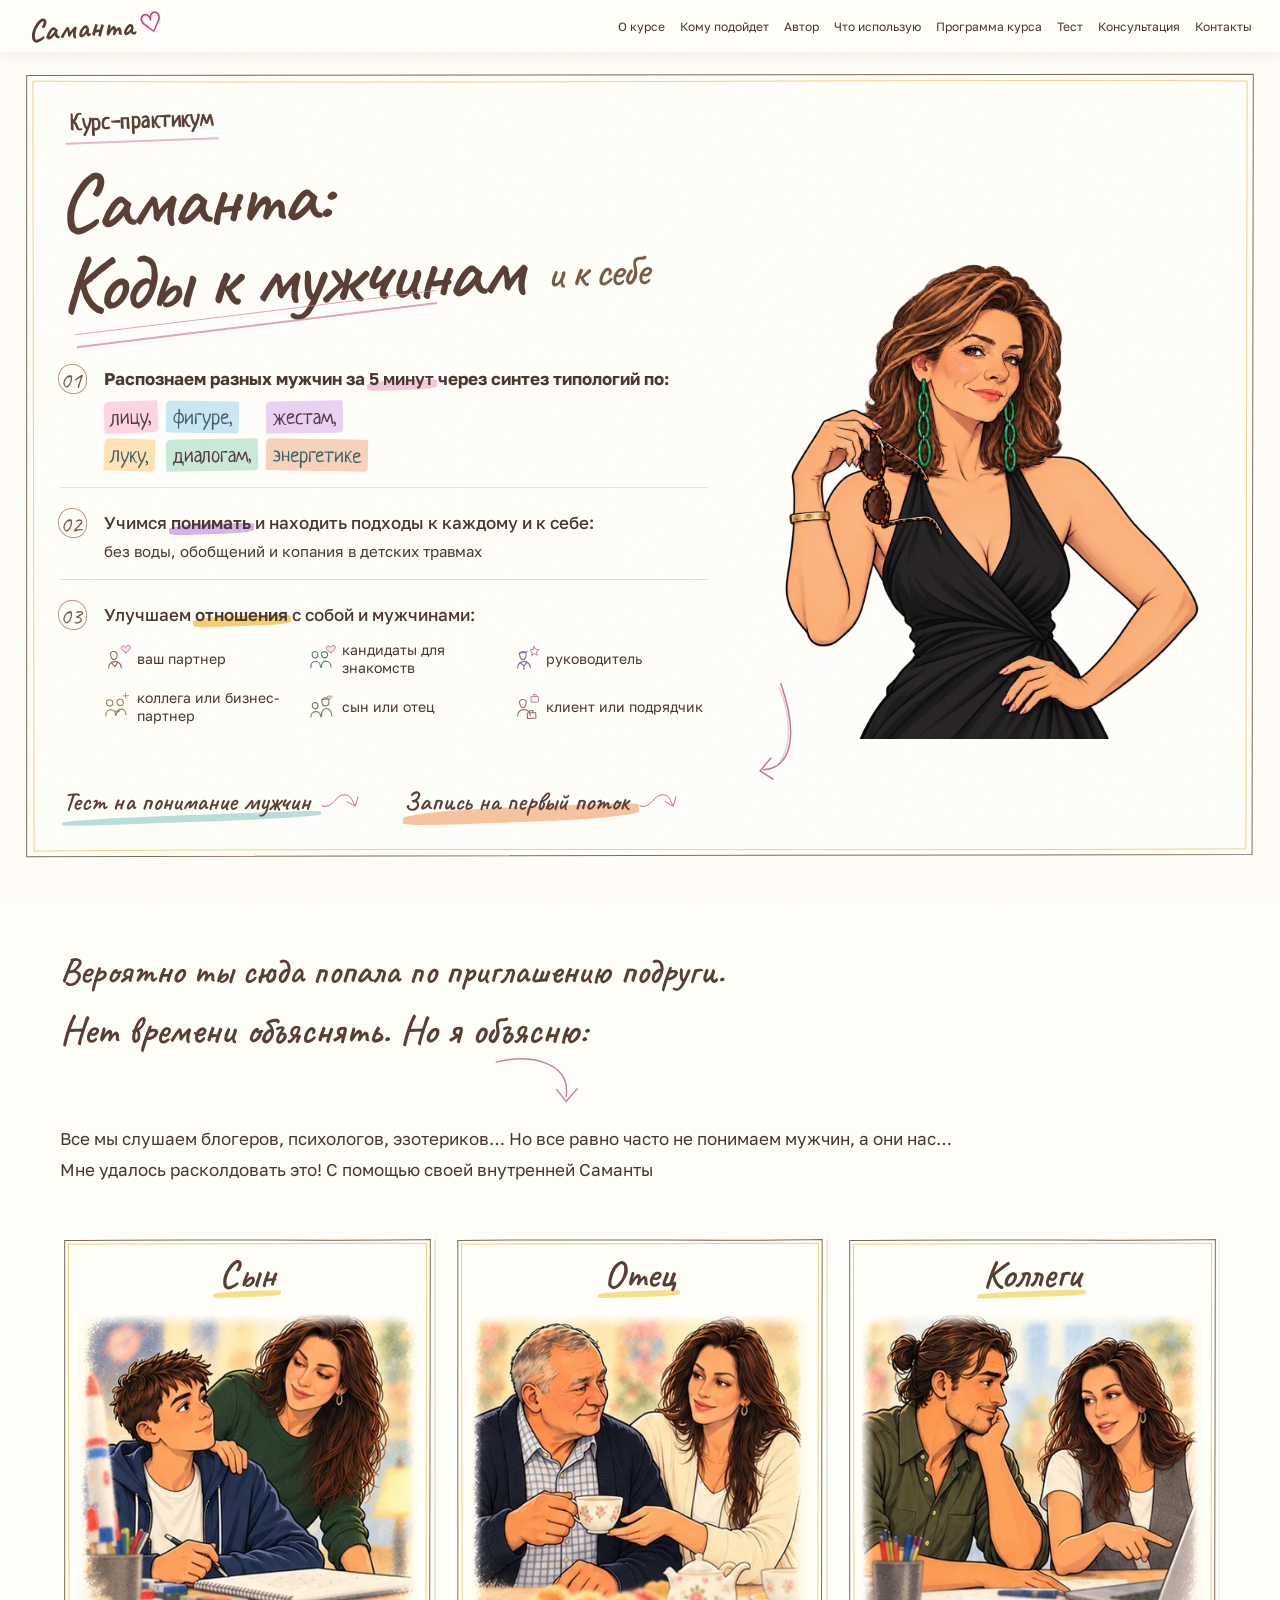
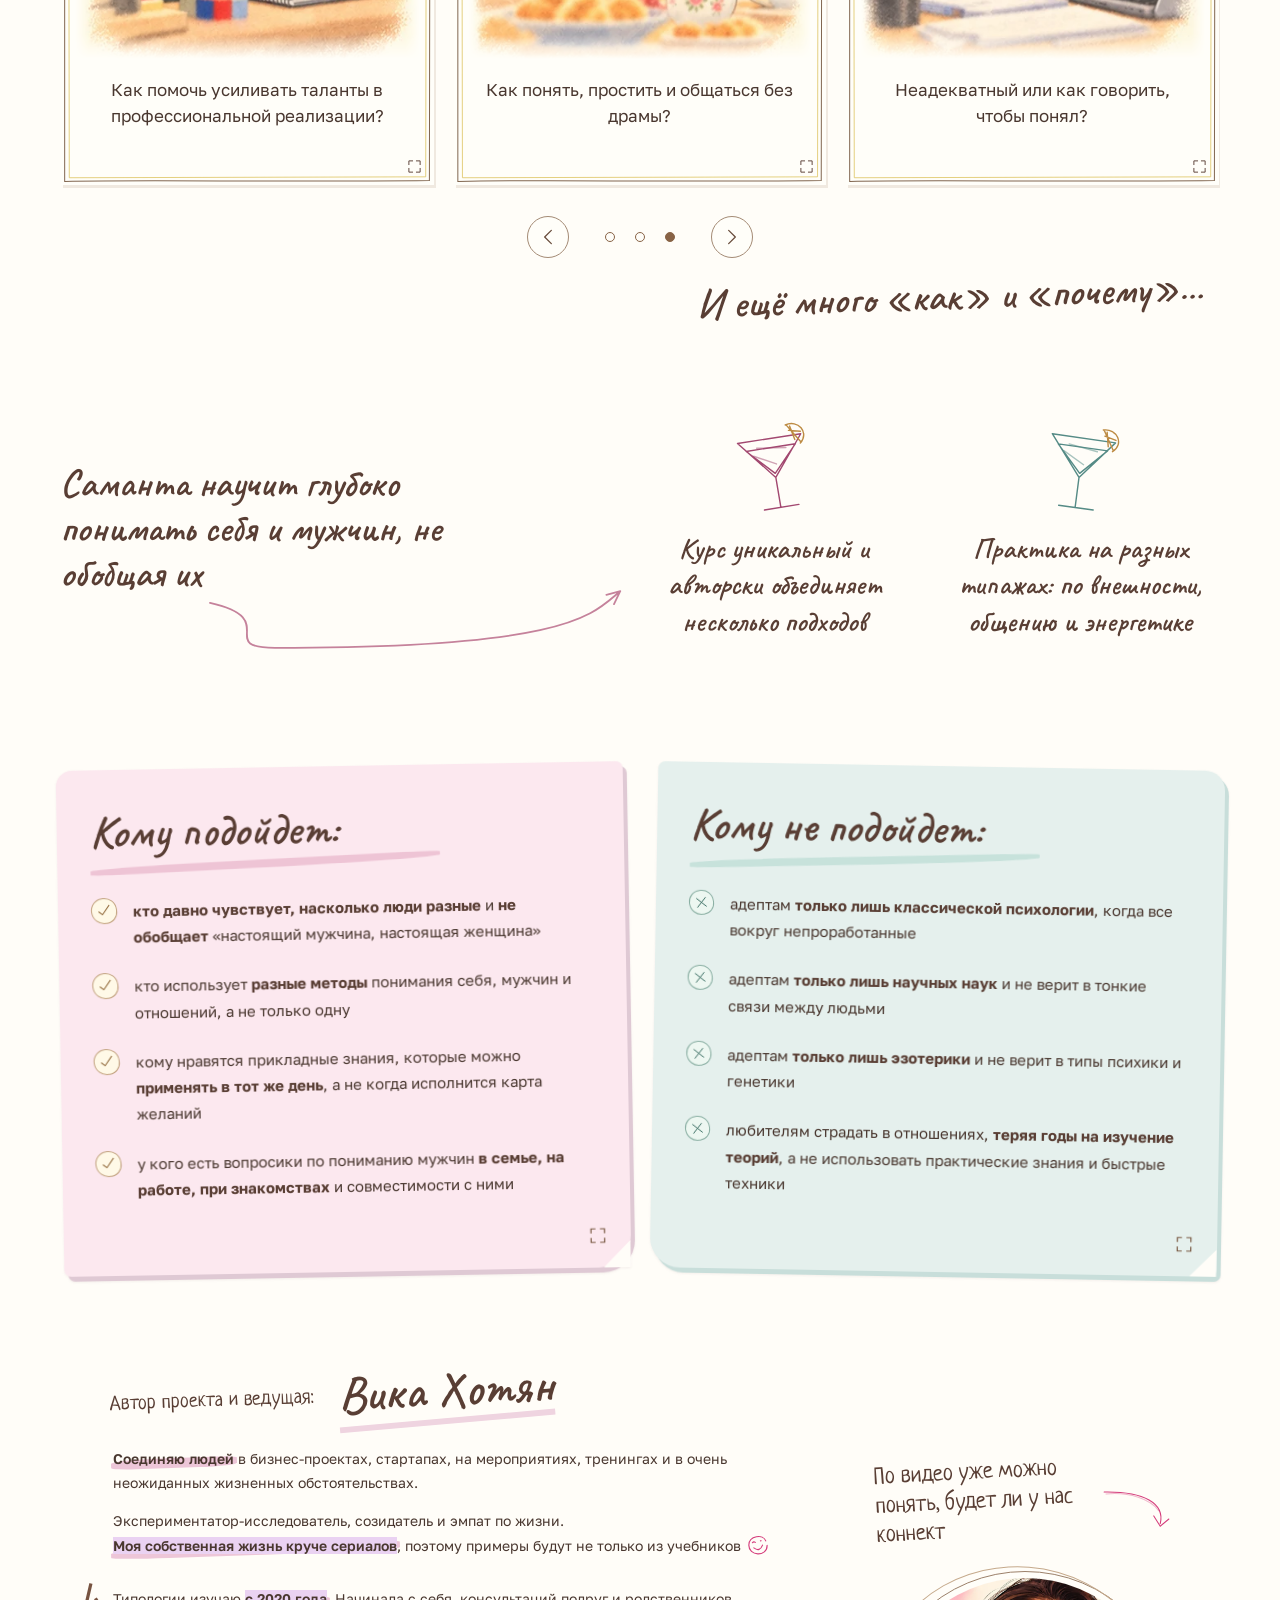
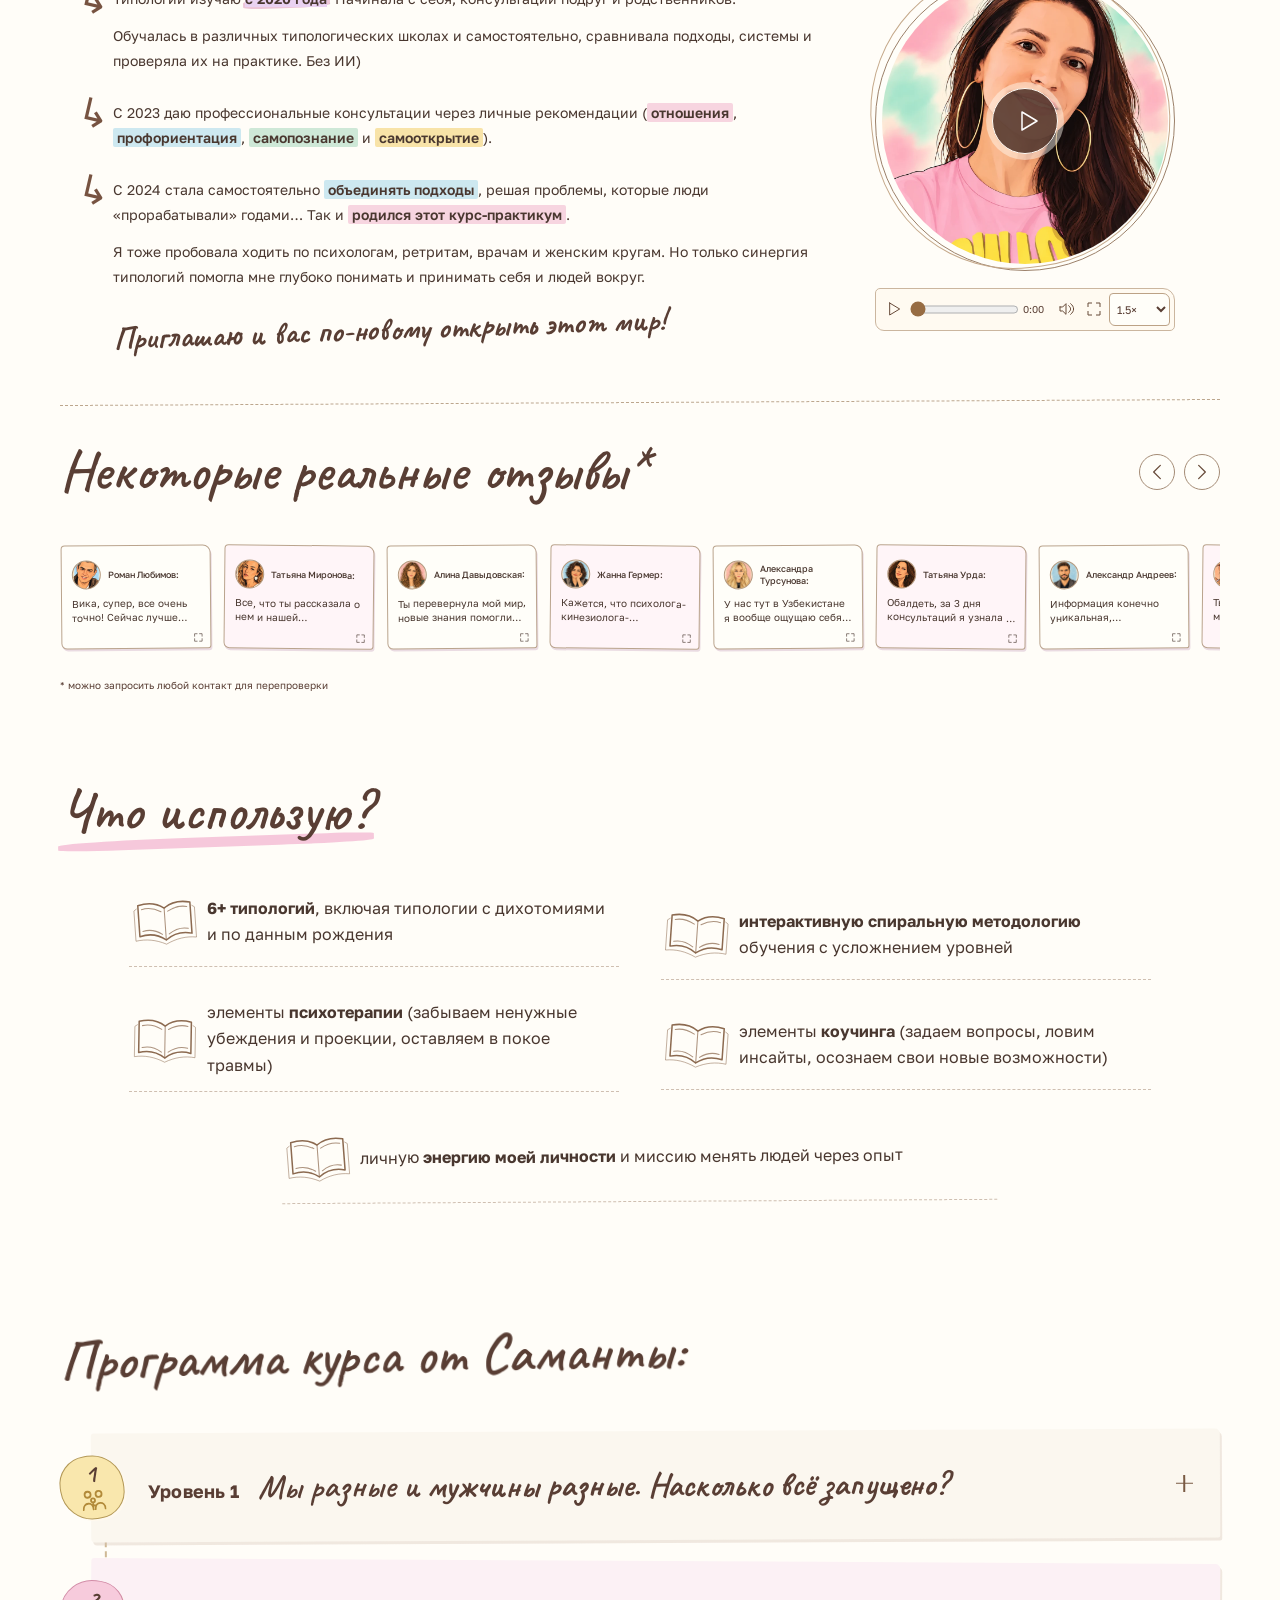
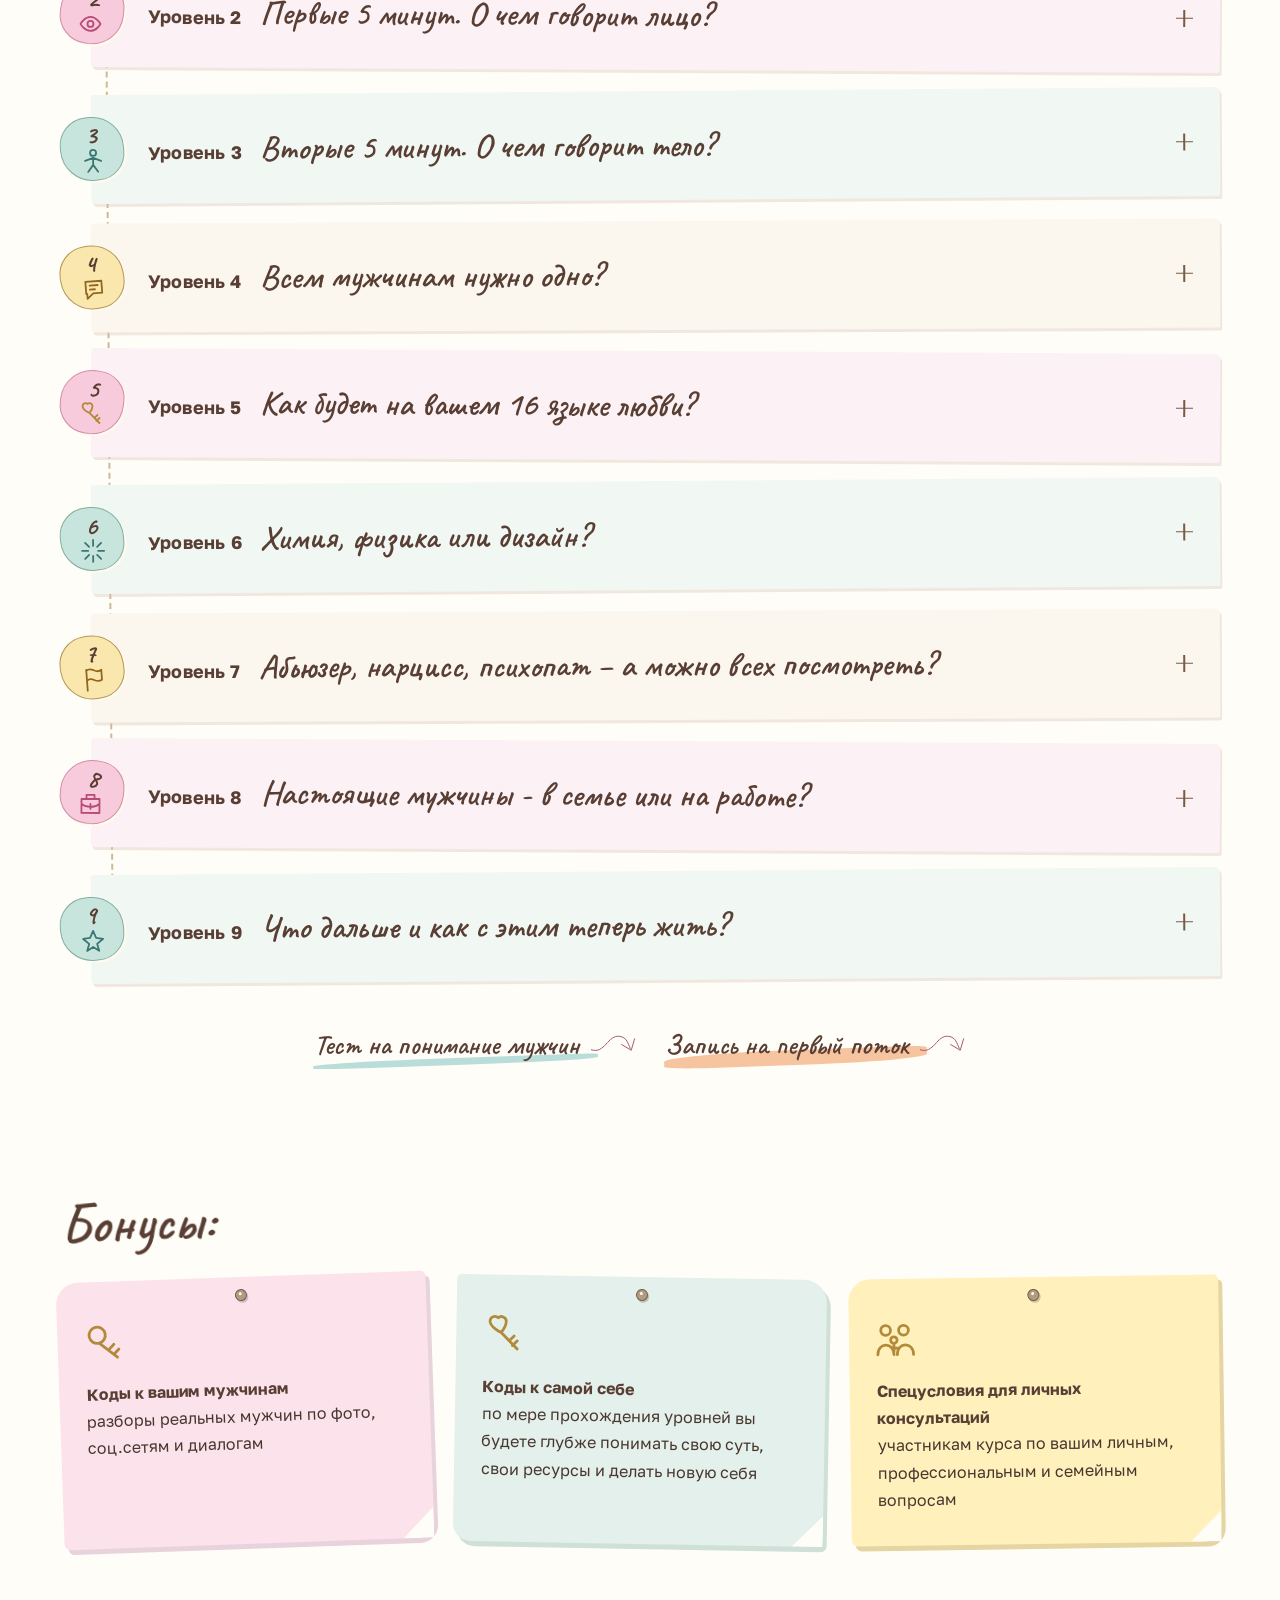
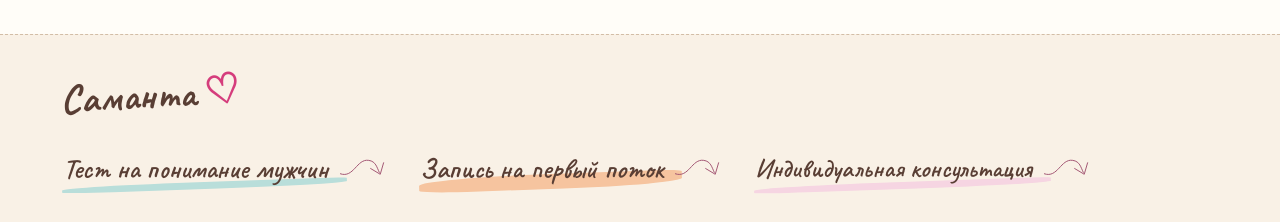
==== commit 4f457603: "Добавить понимание себя в позиционирование курса" ====
--- a/site/index.html
+++ b/site/index.html
@@ -1 +1 @@
-<!doctype html><html lang="ru"><head><meta charset="utf-8"><meta name="viewport" content="width=device-width, initial-scale=1"><meta name="robots" content="noindex,nofollow"><link rel="icon" href="assets/favicon.svg" type="image/svg+xml"><meta name="theme-color" content="#17473f"><title>Саманта: Коды к мужчинам — курс-практикум Вики Хотян</title><link rel="canonical" href="https://vikakhotian.github.io/types/"><meta name="description" content="Курс-практикум «Саманта: Коды к мужчинам». Программа из девяти уровней. Автор проекта и ведущая: Вика Хотян."><meta property="og:title" content="Саманта: Коды к мужчинам"><meta property="og:description" content="Курс-практикум. Автор проекта и ведущая: Вика Хотян."><meta property="og:type" content="website"><meta property="og:locale" content="ru_RU"><meta property="og:image" content="https://vikakhotian.github.io/types/assets/hero-waist.webp?v=12"><link rel="preload" href="assets/fonts/caveat.woff" as="font" type="font/woff" crossorigin><link rel="stylesheet" href="styles.css?v=21"><link rel="stylesheet" href="scrapbook.css?v=20"><link rel="stylesheet" href="refinements.css?v=20"><script src="site-config.js?v=20" defer></script><script src="site-navigation.js?v=20" defer></script><script src="app.js?v=20" defer></script><script src="fit-dialog.js?v=20" defer></script><script src="summary-arrow.js?v=20" defer></script><link rel="stylesheet" href="expressive.css?v=22"></head><body><a class="skip" href="#main">К содержанию</a><div class="reading-progress" aria-hidden="true"><span id="reading-progress"></span></div><header class="site-header"><a href="https://vikakhotian.github.io/types/" class="wordmark" aria-label="Саманта — на главную" data-site-home="">Саманта<span aria-hidden="true">♡</span></a><button id="menu-toggle" class="menu-toggle" aria-expanded="false" aria-controls="main-nav" aria-label="Открыть меню"><span></span><span></span></button><nav id="main-nav" aria-label="Основное меню"><a href="#about-course">О курсе</a><a href="#fit">Кому подойдет</a><a href="#author">Автор</a><a href="#methods">Что использую</a><a href="#program">Программа курса</a><a href="https://vikakhotian.github.io/types/test/" data-site-test="">Тест</a><a href="https://vikakhotian.github.io/types/consultation/" data-site-consultation="">Консультация</a><a href="https://vikakhotian.github.io/types/booking/" data-site-contact="">Контакты</a></nav></header><main id="main"><section id="top" class="hero section"><div class="hero-copy"><h1 data-source-line="0"><span class="course-label">Курс-практикум</span> <span class="hero-title">«Саманта:<br>Коды к мужчинам»</span></h1><div class="hero-statements"><div class="hero-statement"><span class="promise-index" data-ui="">01</span><p class="statement-lead recognition-lead" data-source-line="2">Распознаем разных мужчин за <span class="ink-mark">5 минут</span> через синтез типологий по:</p><p class="statement-detail recognition-grid" data-source-line="3"><span class="recognition-cue">лицу,</span> <span class="recognition-cue">фигуре,</span> <span class="recognition-cue">жестам,</span> <span class="recognition-cue">луку,</span> <span class="recognition-cue">диалогам,</span> <span class="recognition-cue">энергетике</span></p></div><div class="hero-statement"><span class="promise-index" data-ui="">02</span><p class="statement-lead" data-source-line="5">Учимся <span class="ink-mark">понимать</span> и находить подходы к каждому:</p><p class="statement-detail" data-source-line="6">без воды, обобщений и копания в детских травмах</p></div><div class="hero-statement"><span class="promise-index" data-ui="">03</span><p class="statement-lead" data-source-line="8">Улучшаем <span class="ink-mark">отношения</span> с собой и мужчинами:</p><p data-source-line="9" class="statement-detail relations role-grid"><span class="role-item"><svg class="role-person-icon" fill="none" stroke="currentColor" stroke-width="1.6" stroke-linecap="round" stroke-linejoin="round" aria-hidden="true" viewbox="-2 -7 43 45"><path d="M8 10c-3-7 11-8 9 0-1 8-8 8-9 0ZM4 28c-1-12 19-12 18 0"></path><path d="m9 21 4 5 4-5"></path><path class="role-icon-accent accent-heart" d="M30 7C18 1 25-6 30-1c5-6 12 1 0 8Z"></path></svg><span>ваш партнер</span></span> <span class="role-item"><svg class="role-person-icon" fill="none" stroke="currentColor" stroke-width="1.6" stroke-linecap="round" stroke-linejoin="round" aria-hidden="true" viewbox="-2 -7 43 45"><path d="M3 9c-1-6 8-7 8 0 0 6-8 6-8 0Zm13 0c0-6 9-5 9 1-1 6-8 5-9-1ZM0 27c0-12 14-12 14 0m1 0c0-12 14-10 14 0"></path><path class="role-icon-accent accent-heart" d="M30 7C18 1 25-6 30-1c5-6 12 1 0 8Z"></path></svg><span>кандидаты для знакомств</span></span> <span class="role-item"><svg class="role-person-icon" fill="none" stroke="currentColor" stroke-width="1.6" stroke-linecap="round" stroke-linejoin="round" aria-hidden="true" viewbox="-2 -7 43 45"><path d="M8 10c-3-7 11-8 9 0-1 8-8 8-9 0ZM4 28c-1-12 19-12 18 0"></path><path d="m8 20 5 5 5-5m-5 5v5M7 7l12-2"></path><path class="role-icon-accent accent-star" d="m29-2 2 4 5 1-4 3 1 5-4-3-4 3 1-5-3-3 5-1Z"></path></svg><span>руководитель</span></span> <span class="role-item"><svg class="role-person-icon" fill="none" stroke="currentColor" stroke-width="1.6" stroke-linecap="round" stroke-linejoin="round" aria-hidden="true" viewbox="-2 -7 43 45"><path d="M2 9c-1-6 9-6 9 0 0 6-9 6-9 0Zm15 0c-1-6 9-6 9 0s-9 6-9 0ZM0 27c0-11 14-11 14 0m1 0c0-11 14-11 14 0m-15-6 3 2 3-2"></path><path class="role-icon-accent accent-spark" d="m26 0 8 0m-4-4v8"></path></svg><span>коллега или бизнес-партнер</span></span> <span class="role-item"><svg class="role-person-icon" fill="none" stroke="currentColor" stroke-width="1.6" stroke-linecap="round" stroke-linejoin="round" aria-hidden="true" viewbox="-2 -7 43 45"><path d="M3 13c-1-6 8-6 8 0 0 6-8 6-8 0Zm14-5c-2-7 10-8 10 0 0 8-10 8-10 0ZM0 29c0-10 14-10 14 0m1 0c0-15 15-15 15 0M18 5l7-1"></path><path class="role-icon-accent accent-heart" d="M28 5c-5-3-3-7 0-4 3-3 6 1 0 4Z"></path></svg><span>сын или отец</span></span> <span class="role-item"><svg class="role-person-icon" fill="none" stroke="currentColor" stroke-width="1.6" stroke-linecap="round" stroke-linejoin="round" aria-hidden="true" viewbox="-2 -7 43 45"><path d="M8 10c-3-7 11-8 9 0-1 8-8 8-9 0ZM4 28c-1-12 19-12 18 0"></path><path d="M18 24h12v8H18Zm3 0v-3h5v3"></path><path class="role-icon-accent accent-folder" d="M25 1h10v8H25Zm3 0v-3h4v3"></path></svg><span>клиент или подрядчик</span></span> </p></div></div><div class="ctas" data-ui><a class="cta primary" href="https://vikakhotian.github.io/types/test/" data-site-test="">Тест на понимание мужчин<svg xmlns="http://www.w3.org/2000/svg" class="action-arrow" viewbox="0 0 100 60" fill="none" stroke="currentColor" stroke-width="2" stroke-linecap="round" aria-hidden="true"><path d="M5 40C33 50 39 8 64 12c15 2 17 15 22 25M68 29l20 12 7-24"></path></svg></a><a class="cta secondary" href="https://vikakhotian.github.io/types/booking/" data-site-contact="">Запись на первый поток<svg xmlns="http://www.w3.org/2000/svg" class="action-arrow" viewbox="0 0 100 60" fill="none" stroke="currentColor" stroke-width="2" stroke-linecap="round" aria-hidden="true"><path d="M5 40C33 50 39 8 64 12c15 2 17 15 22 25M68 29l20 12 7-24"></path></svg></a></div></div><figure class="hero-figure"><div class="hero-outline" aria-hidden="true"></div><img src="assets/hero-waist.webp?v=12" width="1254" height="1254" fetchpriority="high" alt="Саманта до пояса: зрелая героиня с каштановыми волосами и длинными зелёными серьгами"><svg class="drawn-arrow" viewbox="0 0 180 95" fill="none" stroke="currentColor" stroke-width="2.5" stroke-linecap="round" aria-hidden="true"><path d="M8 18C100 0 153 20 150 68M132 53l19 21 17-20"></path><path d="M13 22C66 7 119 16 141 39" opacity=".35"></path></svg></figure></section><section id="about-course" class="section topics-section"><div class="intro"><h2 class="intro-title" data-source-line="13"><span class="speech-first">Вероятно ты сюда попала по приглашению подруги.</span> <span class="speech-second">Нет времени объяснять. <span class="explain-phrase">Но я объясню:<svg class="explain-arrow" data-ui aria-hidden="true" viewbox="0 0 120 70" fill="none" stroke="currentColor" stroke-width="1.8" stroke-linecap="round"><path d="M5 9C48-2 100 9 94 53m-12-9 12 15 14-16"></path></svg></span></span></h2><p class="intro-copy" data-source-line="14">Все мы слушаем блогеров, психологов, эзотериков… Но все равно часто не понимаем мужчин, а они нас…<br class="copy-break">Мне удалось расколдовать это! С помощью своей внутренней Саманты</p></div><div class="carousel-shell"><div class="topic-track" id="topic-track" aria-label="Девять карточек о мужчинах" tabindex="0"><button class="insert topic-card" data-topic="0" data-source-line="16" aria-haspopup="dialog"><span class="insert-top"><span class="insert-title">Общение</span></span><span class="scene scene-0" role="img" aria-label="Общение — рисованный сюжет"></span><span class="sr-only"> - </span><span class="insert-question">Почему он не пишет: другой язык любви или отсутствие интереса?</span><span class="enlarge" data-ui aria-hidden="true"><svg class="icon " viewbox="0 0 24 24" fill="none" stroke="currentColor" stroke-width="1.5" stroke-linecap="round" stroke-linejoin="round" aria-hidden="true"><path d="M3 9V3h6m6 0h6v6M3 15v6h6m6 0h6v-6"></path></svg></span></button><button class="insert topic-card" data-topic="1" data-source-line="17" aria-haspopup="dialog"><span class="insert-top"><span class="insert-title">Границы</span></span><span class="scene scene-1" role="img" aria-label="Границы — рисованный сюжет"></span><span class="sr-only"> - </span><span class="insert-question">Ред флаг или особенность характера?</span><span class="enlarge" data-ui aria-hidden="true"><svg class="icon " viewbox="0 0 24 24" fill="none" stroke="currentColor" stroke-width="1.5" stroke-linecap="round" stroke-linejoin="round" aria-hidden="true"><path d="M3 9V3h6m6 0h6v6M3 15v6h6m6 0h6v-6"></path></svg></span></button><button class="insert topic-card" data-topic="3" data-source-line="18" aria-haspopup="dialog"><span class="insert-top"><span class="insert-title">Подарки</span></span><span class="scene scene-2" role="img" aria-label="Подарки — рисованный сюжет"></span><span class="sr-only"> – </span><span class="insert-question">Забота, экономия или жадность?</span><span class="enlarge" data-ui aria-hidden="true"><svg class="icon " viewbox="0 0 24 24" fill="none" stroke="currentColor" stroke-width="1.5" stroke-linecap="round" stroke-linejoin="round" aria-hidden="true"><path d="M3 9V3h6m6 0h6v6M3 15v6h6m6 0h6v-6"></path></svg></span></button><button class="insert topic-card" data-topic="2" data-source-line="20" aria-haspopup="dialog"><span class="insert-top"><span class="insert-title">Верность</span></span><span class="scene scene-4" role="img" aria-label="Верность — рисованный сюжет"></span><span class="sr-only"> – </span><span class="insert-question">Мой идеальный мужчина или общий мужчина?</span><span class="enlarge" data-ui aria-hidden="true"><svg class="icon " viewbox="0 0 24 24" fill="none" stroke="currentColor" stroke-width="1.5" stroke-linecap="round" stroke-linejoin="round" aria-hidden="true"><path d="M3 9V3h6m6 0h6v6M3 15v6h6m6 0h6v-6"></path></svg></span></button><button class="insert topic-card" data-topic="4" data-source-line="19" aria-haspopup="dialog"><span class="insert-top"><span class="insert-title">Знакомства</span></span><span class="scene scene-3" role="img" aria-label="Знакомства — рисованный сюжет"></span><span class="sr-only"> – </span><span class="insert-question">Какой мне подходит и как познакомиться с моим?</span><span class="enlarge" data-ui aria-hidden="true"><svg class="icon " viewbox="0 0 24 24" fill="none" stroke="currentColor" stroke-width="1.5" stroke-linecap="round" stroke-linejoin="round" aria-hidden="true"><path d="M3 9V3h6m6 0h6v6M3 15v6h6m6 0h6v-6"></path></svg></span></button><button class="insert topic-card" data-topic="5" data-source-line="21" aria-haspopup="dialog"><span class="insert-top"><span class="insert-title">Клиенты</span></span><span class="scene scene-5" role="img" aria-label="Клиенты — рисованный сюжет"></span><span class="sr-only"> – </span><span class="insert-question">Как общаться, чтобы быстро покупали, а не выносили мозг?</span><span class="enlarge" data-ui aria-hidden="true"><svg class="icon " viewbox="0 0 24 24" fill="none" stroke="currentColor" stroke-width="1.5" stroke-linecap="round" stroke-linejoin="round" aria-hidden="true"><path d="M3 9V3h6m6 0h6v6M3 15v6h6m6 0h6v-6"></path></svg></span></button><button class="insert topic-card" data-topic="6" data-source-line="22" aria-haspopup="dialog"><span class="insert-top"><span class="insert-title">Сын</span></span><span class="scene scene-6" role="img" aria-label="Сын — рисованный сюжет"></span><span class="sr-only"> – </span><span class="insert-question">Как помочь усиливать таланты в профессиональной реализации?</span><span class="enlarge" data-ui aria-hidden="true"><svg class="icon " viewbox="0 0 24 24" fill="none" stroke="currentColor" stroke-width="1.5" stroke-linecap="round" stroke-linejoin="round" aria-hidden="true"><path d="M3 9V3h6m6 0h6v6M3 15v6h6m6 0h6v-6"></path></svg></span></button><button class="insert topic-card" data-topic="7" data-source-line="23" aria-haspopup="dialog"><span class="insert-top"><span class="insert-title">Отец</span></span><span class="scene scene-7" role="img" aria-label="Отец — рисованный сюжет"></span><span class="sr-only"> – </span><span class="insert-question">Как понять, простить и общаться без драмы?</span><span class="enlarge" data-ui aria-hidden="true"><svg class="icon " viewbox="0 0 24 24" fill="none" stroke="currentColor" stroke-width="1.5" stroke-linecap="round" stroke-linejoin="round" aria-hidden="true"><path d="M3 9V3h6m6 0h6v6M3 15v6h6m6 0h6v-6"></path></svg></span></button><button class="insert topic-card" data-topic="8" data-source-line="24" aria-haspopup="dialog"><span class="insert-top"><span class="insert-title">Коллеги</span></span><span class="scene scene-8" role="img" aria-label="Коллеги — рисованный сюжет"></span><span class="sr-only"> – </span><span class="insert-question">Неадекватный или как говорить, чтобы понял?</span><span class="enlarge" data-ui aria-hidden="true"><svg class="icon " viewbox="0 0 24 24" fill="none" stroke="currentColor" stroke-width="1.5" stroke-linecap="round" stroke-linejoin="round" aria-hidden="true"><path d="M3 9V3h6m6 0h6v6M3 15v6h6m6 0h6v-6"></path></svg></span></button></div><div class="carousel-controls"><button id="topics-prev" class="round-control" aria-label="Предыдущие карточки"><svg class="icon left" viewbox="0 0 24 24" fill="none" stroke="currentColor" stroke-width="1.5" stroke-linecap="round" stroke-linejoin="round" aria-hidden="true"><path d="m8 4 8 8-8 8"></path></svg></button><div id="topic-dots" class="dots" aria-label="Страницы карточек"></div><button id="topics-next" class="round-control" aria-label="Следующие карточки"><svg class="icon " viewbox="0 0 24 24" fill="none" stroke="currentColor" stroke-width="1.5" stroke-linecap="round" stroke-linejoin="round" aria-hidden="true"><path d="m8 4 8 8-8 8"></path></svg></button></div></div><p class="many-questions" data-source-line="25">И ещё много «как» и «почему»…</p><div class="course-summary"><h2 class="" data-source-line="27">Саманта научит глубоко понимать мужчин, не обобщая их</h2><div><article class="method-note"><svg xmlns="http://www.w3.org/2000/svg" class="cocktail-drawing" viewbox="0 0 100 115" fill="none" stroke="currentColor" stroke-width="1.7" stroke-linecap="round" stroke-linejoin="round" aria-hidden="true"><path d="M10 22 87 21 50 69 10 22ZM50 69l1 36m-20 1 42-1M19 33l60-1-29 32-31-31Z"></path><path d="M70 8c16-5 28 13 15 24M71 8l15 23M73 15l14 3M75 10l4 17"></path><path d="m27 40 26 13m-21-22 35 4" opacity=".5"></path></svg><p class="" data-source-line="28">Курс уникальный и авторски объединяет несколько подходов</p></article><article class="practice-note"><svg xmlns="http://www.w3.org/2000/svg" class="cocktail-drawing" viewbox="0 0 100 115" fill="none" stroke="currentColor" stroke-width="1.7" stroke-linecap="round" stroke-linejoin="round" aria-hidden="true"><path d="M10 22 87 21 50 69 10 22ZM50 69l1 36m-20 1 42-1M19 33l60-1-29 32-31-31Z"></path><path d="M70 8c16-5 28 13 15 24M71 8l15 23M73 15l14 3M75 10l4 17"></path><path d="m27 40 26 13m-21-22 35 4" opacity=".5"></path></svg><p class="" data-source-line="29">Практика на разных типажах: по внешности, общению и энергетике</p></article></div></div></section><section class="section fit-section" id="fit"><div class="fit-column yes"><h2 class="" data-source-line="31" id="fit-title-0">Кому подойдет:</h2><ul><li><svg class="icon " viewbox="0 0 24 24" fill="none" stroke="currentColor" stroke-width="1.5" stroke-linecap="round" stroke-linejoin="round" aria-hidden="true"><path d="m4 12 5 5L21 4"></path></svg><span data-source-line="32"><strong>кто давно чувствует, насколько люди разные</strong> и <strong>не обобщает</strong> «настоящий мужчина, настоящая женщина»</span></li><li><svg class="icon " viewbox="0 0 24 24" fill="none" stroke="currentColor" stroke-width="1.5" stroke-linecap="round" stroke-linejoin="round" aria-hidden="true"><path d="m4 12 5 5L21 4"></path></svg><span data-source-line="33">кто использует <strong>разные методы</strong> понимания себя, мужчин и отношений, а не только одну</span></li><li><svg class="icon " viewbox="0 0 24 24" fill="none" stroke="currentColor" stroke-width="1.5" stroke-linecap="round" stroke-linejoin="round" aria-hidden="true"><path d="m4 12 5 5L21 4"></path></svg><span data-source-line="34">кому нравятся прикладные знания, которые можно <strong>применять в тот же день</strong>, а не когда исполнится карта желаний</span></li><li><svg class="icon " viewbox="0 0 24 24" fill="none" stroke="currentColor" stroke-width="1.5" stroke-linecap="round" stroke-linejoin="round" aria-hidden="true"><path d="m4 12 5 5L21 4"></path></svg><span data-source-line="35">у кого есть вопросики по пониманию мужчин <strong>в семье, на работе, при знакомствах</strong> и совместимости с ними</span></li></ul><button class="fit-expand" type="button" data-fit-expand="0" aria-haspopup="dialog" aria-label="Увеличить: Кому подойдет:" data-ui><svg viewbox="0 0 24 24" class="icon" fill="none" stroke="currentColor" stroke-width="1.6" aria-hidden="true"><path d="M3 9V3h6m6 0h6v6M3 15v6h6m6 0h6v-6"></path></svg></button></div><div class="fit-column no"><h2 class="" data-source-line="36" id="fit-title-1">Кому не подойдет:</h2><ul><li><svg class="icon " viewbox="0 0 24 24" fill="none" stroke="currentColor" stroke-width="1.5" stroke-linecap="round" stroke-linejoin="round" aria-hidden="true"><path d="m5 5 14 14M19 5 5 19"></path></svg><span data-source-line="37">адептам <strong>только лишь классической психологии</strong>, когда все вокруг непроработанные</span></li><li><svg class="icon " viewbox="0 0 24 24" fill="none" stroke="currentColor" stroke-width="1.5" stroke-linecap="round" stroke-linejoin="round" aria-hidden="true"><path d="m5 5 14 14M19 5 5 19"></path></svg><span data-source-line="38">адептам <strong>только лишь научных наук</strong> и не верит в тонкие связи между людьми</span></li><li><svg class="icon " viewbox="0 0 24 24" fill="none" stroke="currentColor" stroke-width="1.5" stroke-linecap="round" stroke-linejoin="round" aria-hidden="true"><path d="m5 5 14 14M19 5 5 19"></path></svg><span data-source-line="39">адептам <strong>только лишь эзотерики</strong> и не верит в типы психики и генетики</span></li><li><svg class="icon " viewbox="0 0 24 24" fill="none" stroke="currentColor" stroke-width="1.5" stroke-linecap="round" stroke-linejoin="round" aria-hidden="true"><path d="m5 5 14 14M19 5 5 19"></path></svg><span data-source-line="40">любителям страдать в отношениях, <strong>теряя годы на изучение теорий</strong>, а не использовать практические знания и быстрые техники</span></li></ul><button class="fit-expand" type="button" data-fit-expand="1" aria-haspopup="dialog" aria-label="Увеличить: Кому не подойдет:" data-ui><svg viewbox="0 0 24 24" class="icon" fill="none" stroke="currentColor" stroke-width="1.6" aria-hidden="true"><path d="M3 9V3h6m6 0h6v6M3 15v6h6m6 0h6v-6"></path></svg></button></div></section><section id="author" class="section author-section"><div class="author-heading"><h2 data-source-line="43"><span class="author-label">Автор проекта и ведущая:</span> <span class="author-name">Вика Хотян</span></h2></div><div class="author-layout"><div class="author-notes"><p class="author-note note-0" data-source-line="44"><span class="ink-mark">Соединяю людей</span> в бизнес-проектах, стартапах, на мероприятиях, тренингах и в очень неожиданных жизненных обстоятельствах.</p><p class="author-note note-1" data-source-line="45">Экспериментатор-исследователь, созидатель и эмпат по жизни. <span class="ink-mark ink-lilac">Моя собственная жизнь круче сериалов</span>, поэтому примеры будут не только из учебников<span class="editorial-smile" data-ui="" role="img" aria-label="Подмигивающая улыбка"><svg xmlns="http://www.w3.org/2000/svg" viewbox="0 0 32 32" fill="none" stroke="currentColor" stroke-width="1.5" stroke-linecap="round"><path d="M27 12C25 2 6 2 4 14c-3 15 22 20 24 4M9 12q2-2 4 0m7-1h1M10 19q7 7 12-2"></path></svg></span></p><p class="author-note note-2" data-source-line="46">Типологии изучаю <span class="ink-mark ink-lilac">с 2020 года</span>. Начинала с себя, консультаций подруг и родственников.</p><p class="author-note note-3" data-source-line="47">Обучалась в различных типологических школах и самостоятельно, сравнивала подходы, системы и проверяла их на практике. Без ИИ)</p><p class="author-note note-4" data-source-line="48">С 2023 даю профессиональные консультации через личные рекомендации (<span class="bio-mark bio-pink">отношения</span>, <span class="bio-mark bio-blue">профориентация</span>, <span class="bio-mark bio-green">самопознание</span> и <span class="bio-mark bio-gold">самооткрытие</span>).</p><p class="author-note note-5" data-source-line="49">С 2024 стала самостоятельно <span class="bio-mark bio-blue">объединять подходы</span>, решая проблемы, которые люди «прорабатывали» годами… Так и <span class="bio-mark bio-pink">родился этот курс-практикум</span>.</p><p class="author-note note-6" data-source-line="50">Я тоже пробовала ходить по психологам, ретритам, врачам и женским кругам. Но только синергия типологий помогла мне глубоко понимать и принимать себя и людей вокруг.</p><p class="author-note note-7 author-invitation" data-source-line="51"><strong>Приглашаю и вас по-новому открыть этот мир!</strong></p></div><div class="author-video"><p class="video-invite" data-source-line="52">По видео уже можно понять, будет ли у нас коннект</p><svg class="drawn-arrow" viewbox="0 0 180 95" fill="none" stroke="currentColor" stroke-width="2.5" stroke-linecap="round" aria-hidden="true"><path d="M8 18C100 0 153 20 150 68M132 53l19 21 17-20"></path><path d="M13 22C66 7 119 16 141 39" opacity=".35"></path></svg><div class="video-player" id="video-player"><div class="video-circle"><video id="author-video" playsinline preload="none" poster="assets/vika-cartoon.webp?v=18" aria-label="Видео-знакомство с Викой Хотян" src="assets/vika-web.mp4?v=18"></video><button id="video-overlay" class="video-overlay" aria-label="Смотреть видео"><svg class="icon " viewbox="0 0 24 24" fill="none" stroke="currentColor" stroke-width="1.5" stroke-linecap="round" stroke-linejoin="round" aria-hidden="true"><path d="m7 3 15 9-15 9V3Z"></path></svg></button></div><div class="player-controls"><button id="video-play" class="round-control" aria-label="Воспроизвести видео"><svg class="icon " viewbox="0 0 24 24" fill="none" stroke="currentColor" stroke-width="1.5" stroke-linecap="round" stroke-linejoin="round" aria-hidden="true"><path d="m7 3 15 9-15 9V3Z"></path></svg></button><label class="sr-only" for="video-seek">Позиция воспроизведения</label><input type="range" id="video-seek" min="0" max="100" value="0" step="0.1"><span id="video-time" aria-live="off">0:00</span><button id="video-mute" class="round-control" aria-label="Настроить громкость" aria-expanded="false" aria-controls="video-volume-panel"><svg class="icon " viewbox="0 0 24 24" fill="none" stroke="currentColor" stroke-width="1.5" stroke-linecap="round" stroke-linejoin="round" aria-hidden="true"><path d="M3 9h4l5-5v16l-5-5H3V9Zm13-2c4 3 4 7 0 10m3-13c6 5 6 11 0 16"></path></svg></button><button id="video-enlarge" type="button" class="round-control" aria-label="Увеличить видео" aria-haspopup="dialog"><svg class="icon" viewbox="0 0 24 24" fill="none" stroke="currentColor" stroke-width="1.5"><path d="M3 9V3h6m6 0h6v6M3 15v6h6m6 0h6v-6"></path></svg></button><select id="video-rate" class="video-rate" aria-label="Скорость воспроизведения"><option value="1">1×</option><option value="1.25">1.25×</option><option value="1.5" selected>1.5×</option><option value="1.75">1.75×</option><option value="2">2×</option></select></div><p id="video-error" class="video-error" hidden>Не удалось загрузить видео. <button id="video-retry" type="button">Повторить</button> <a href="assets/vika-web.mp4">Открыть видео отдельно</a></p><div id="video-volume-panel" class="volume-panel" hidden=""><label for="video-volume">Громкость</label><input id="video-volume" type="range" min="0" max="1" step="0.05" value="0.25" aria-label="Громкость видео"></div></div></div></div></section><section id="reviews" class="section reviews-section"><div class="section-title-row"><h2 data-source-line="54">Некоторые реальные отзывы*</h2><div class="review-controls"><button id="reviews-prev" class="round-control" aria-label="Предыдущие отзывы"><svg class="icon left" viewbox="0 0 24 24" fill="none" stroke="currentColor" stroke-width="1.5" stroke-linecap="round" stroke-linejoin="round" aria-hidden="true"><path d="m8 4 8 8-8 8"></path></svg></button><button id="reviews-next" class="round-control" aria-label="Следующие отзывы"><svg class="icon " viewbox="0 0 24 24" fill="none" stroke="currentColor" stroke-width="1.5" stroke-linecap="round" stroke-linejoin="round" aria-hidden="true"><path d="m8 4 8 8-8 8"></path></svg></button></div></div><div class="review-track" id="review-track" tabindex="0" aria-label="Отзывы"><button class="review" data-review="8" data-source-line="63" aria-haspopup="dialog" data-avatar="8"><span class="review-author"><span class="review-avatar avatar-8 latest-portrait portrait-roman" aria-hidden="true" data-ui title="Условная иллюстрация"></span><span class="review-name">Роман Любимов:</span></span> <span class="review-quote">Вика, супер, все очень точно! Сейчас лучше понимаю себя, свою миссию на новом этапе жизни, особенно про продвижение себя в ютьюбе.</span><span class="review-more" aria-hidden="true" data-ui><svg class="icon " viewbox="0 0 24 24" fill="none" stroke="currentColor" stroke-width="1.5" stroke-linecap="round" stroke-linejoin="round" aria-hidden="true"><path d="M3 9V3h6m6 0h6v6M3 15v6h6m6 0h6v-6"></path></svg></span></button><button class="review" data-review="7" data-source-line="62" aria-haspopup="dialog" data-avatar="7"><span class="review-author"><span class="review-avatar avatar-7 latest-portrait portrait-tatyana-mironova" aria-hidden="true" data-ui title="Условная иллюстрация"></span><span class="review-name">Татьяна Миронова:</span></span> <span class="review-quote">Все, что ты рассказала о нем и нашей совместимости, это шоковый шок. Описание того, кто мне подходит это и есть тот образ мужчины, который бы я хотела реально видеть рядом с собой</span><span class="review-more" aria-hidden="true" data-ui><svg class="icon " viewbox="0 0 24 24" fill="none" stroke="currentColor" stroke-width="1.5" stroke-linecap="round" stroke-linejoin="round" aria-hidden="true"><path d="M3 9V3h6m6 0h6v6M3 15v6h6m6 0h6v-6"></path></svg></span></button><button class="review" data-review="0" data-source-line="55" aria-haspopup="dialog" data-avatar="0"><span class="review-author"><span class="review-avatar avatar-0 new-portrait portrait-alina" aria-hidden="true" data-ui title="Рисованный портрет по фотографии"></span><span class="review-name">Алина Давыдовская:</span></span> <span class="review-quote">Ты перевернула мой мир, новые знания помогли мне лучше понять моих родителей, мужа и собственного ребенка</span><span class="review-more" aria-hidden="true" data-ui><svg class="icon " viewbox="0 0 24 24" fill="none" stroke="currentColor" stroke-width="1.5" stroke-linecap="round" stroke-linejoin="round" aria-hidden="true"><path d="M3 9V3h6m6 0h6v6M3 15v6h6m6 0h6v-6"></path></svg></span></button><button class="review" data-review="1" data-source-line="56" aria-haspopup="dialog" data-avatar="1"><span class="review-author"><span class="review-avatar avatar-1 new-portrait portrait-zhanna" aria-hidden="true" data-ui title="Рисованный портрет по фотографии"></span><span class="review-name">Жанна Гермер:</span></span> <span class="review-quote">Кажется, что психолога-кинезиолога- биотехнолога удивить уже нечем. Но! Теперь поняла, каких людей мне в команду искать и какие партнеры подходят.</span><span class="review-more" aria-hidden="true" data-ui><svg class="icon " viewbox="0 0 24 24" fill="none" stroke="currentColor" stroke-width="1.5" stroke-linecap="round" stroke-linejoin="round" aria-hidden="true"><path d="M3 9V3h6m6 0h6v6M3 15v6h6m6 0h6v-6"></path></svg></span></button><button class="review" data-review="2" data-source-line="57" aria-haspopup="dialog" data-avatar="2" data-portrait="alexandra-tursunova"><span class="review-author"><span class="review-avatar avatar-2 real-avatar portrait-alexandra-tursunova" aria-hidden="true" data-ui title="Рисованный портрет автора отзыва"></span><span class="review-name">Александра Турсунова:</span></span> <span class="review-quote">У нас тут в Узбекистане я вообще ощущаю себя единственной волшебницей, которой доступны знания не для всех))</span><span class="review-more" aria-hidden="true" data-ui><svg class="icon " viewbox="0 0 24 24" fill="none" stroke="currentColor" stroke-width="1.5" stroke-linecap="round" stroke-linejoin="round" aria-hidden="true"><path d="M3 9V3h6m6 0h6v6M3 15v6h6m6 0h6v-6"></path></svg></span></button><button class="review" data-review="3" data-source-line="58" aria-haspopup="dialog" data-avatar="3"><span class="review-author"><span class="review-avatar avatar-3 portrait-tatyana-urda" aria-hidden="true" data-ui title="Условная иллюстрация"></span><span class="review-name">Татьяна Урда:</span></span> <span class="review-quote">Обалдеть, за 3 дня консультаций я узнала о себе и муже столько, сколько не узнавала за полгода лекций по саморазвитию!</span><span class="review-more" aria-hidden="true" data-ui><svg class="icon " viewbox="0 0 24 24" fill="none" stroke="currentColor" stroke-width="1.5" stroke-linecap="round" stroke-linejoin="round" aria-hidden="true"><path d="M3 9V3h6m6 0h6v6M3 15v6h6m6 0h6v-6"></path></svg></span></button><button class="review" data-review="6" data-source-line="61" aria-haspopup="dialog" data-avatar="6" data-portrait="alexander-andreev"><span class="review-author"><span class="review-avatar avatar-6 real-avatar portrait-alexander-andreev" aria-hidden="true" data-ui title="Рисованный портрет автора отзыва"></span><span class="review-name">Александр Андреев:</span></span> <span class="review-quote">Информация конечно уникальная, периодически переслушиваю и для себя, и для формирования своего тренинга для лидеров</span><span class="review-more" aria-hidden="true" data-ui><svg class="icon " viewbox="0 0 24 24" fill="none" stroke="currentColor" stroke-width="1.5" stroke-linecap="round" stroke-linejoin="round" aria-hidden="true"><path d="M3 9V3h6m6 0h6v6M3 15v6h6m6 0h6v-6"></path></svg></span></button><button class="review" data-review="9" data-source-line="64" aria-haspopup="dialog" data-avatar="9"><span class="review-author"><span class="review-avatar avatar-9 latest-portrait portrait-maria" aria-hidden="true" data-ui title="Условная иллюстрация"></span><span class="review-name">Мария Урюпина:</span></span> <span class="review-quote">Ты перевернула наш с мужем мир! Мы теперь везде, где бываем, анализируем типажи людей и надо ли с ними связываться)))</span><span class="review-more" aria-hidden="true" data-ui><svg class="icon " viewbox="0 0 24 24" fill="none" stroke="currentColor" stroke-width="1.5" stroke-linecap="round" stroke-linejoin="round" aria-hidden="true"><path d="M3 9V3h6m6 0h6v6M3 15v6h6m6 0h6v-6"></path></svg></span></button><button class="review" data-review="10" data-source-line="65" aria-haspopup="dialog" data-avatar="10"><span class="review-author"><span class="review-avatar avatar-10 latest-portrait portrait-stanislav" aria-hidden="true" data-ui title="Условная иллюстрация"></span><span class="review-name">Станислав Кочуковский:</span></span> <span class="review-quote">Я наконец-то понял, почему часто не довожу дела до конца и почему выбираю не тех девушек. Теперь появилось понимание, кто мне реально нужен и с какой мотивацией мне двигаться в делах</span><span class="review-more" aria-hidden="true" data-ui><svg class="icon " viewbox="0 0 24 24" fill="none" stroke="currentColor" stroke-width="1.5" stroke-linecap="round" stroke-linejoin="round" aria-hidden="true"><path d="M3 9V3h6m6 0h6v6M3 15v6h6m6 0h6v-6"></path></svg></span></button><button class="review" data-review="4" data-source-line="59" aria-haspopup="dialog" data-avatar="4"><span class="review-author"><span class="review-avatar avatar-4 new-portrait portrait-mikhail" aria-hidden="true" data-ui title="Рисованный портрет по фотографии"></span><span class="review-name">Михаил Цыганков:</span></span> <span class="review-quote">Ты мне реально раскрыла глаза на мою необычную породу, я теперь знаю, как двигаться профессионально так чтобы мне это было легко и в кайф!</span><span class="review-more" aria-hidden="true" data-ui><svg class="icon " viewbox="0 0 24 24" fill="none" stroke="currentColor" stroke-width="1.5" stroke-linecap="round" stroke-linejoin="round" aria-hidden="true"><path d="M3 9V3h6m6 0h6v6M3 15v6h6m6 0h6v-6"></path></svg></span></button><button class="review" data-review="5" data-source-line="60" aria-haspopup="dialog" data-avatar="5"><span class="review-author"><span class="review-avatar avatar-5 latest-portrait portrait-natalia" aria-hidden="true" data-ui title="Условная иллюстрация"></span><span class="review-name">Наталья Акулина:</span></span> <span class="review-quote">Спасибо большое за консультацию, она очень помогла при выборе ВУЗа для сына, когда мы поняли какие сильные стороны его личности нужно дальше развивать</span><span class="review-more" aria-hidden="true" data-ui><svg class="icon " viewbox="0 0 24 24" fill="none" stroke="currentColor" stroke-width="1.5" stroke-linecap="round" stroke-linejoin="round" aria-hidden="true"><path d="M3 9V3h6m6 0h6v6M3 15v6h6m6 0h6v-6"></path></svg></span></button></div><p class="review-footnote">* можно запросить любой контакт для перепроверки</p></section><section class="methods-note section" id="methods"><h2><span class="ink-mark">Что использую?</span></h2><ul class="methods-list"><li><span><strong>6+ типологий</strong>, включая типологии с дихотомиями и по данным рождения</span></li><li><span><strong>интерактивную спиральную методологию</strong> обучения с усложнением уровней</span></li><li><span>элементы <strong>психотерапии</strong> (забываем ненужные убеждения и проекции, оставляем в покое травмы)</span></li><li><span>элементы <strong>коучинга</strong> (задаем вопросы, ловим инсайты, осознаем свои новые возможности)</span></li><li><span>личную <strong>энергию моей личности</strong> и миссию менять людей через опыт</span></li></ul></section><section id="program" class="section program-section"><h2 class="" data-source-line="66">Программа курса от Саманты:</h2><div class="levels"><details class="level"><summary><span class="level-badge" aria-hidden="true"><span class="level-step-number" data-ui="">1</span><svg class="icon bonus-key-icon" viewbox="0 0 24 24" fill="none" stroke="currentColor" stroke-width="1.5" stroke-linecap="round" stroke-linejoin="round" aria-hidden="true"><path d="M6 10a3 3 0 1 0 0-6 3 3 0 0 0 0 6Zm11 0a3 3 0 1 0 0-6 3 3 0 0 0 0 6ZM1 22c0-8 10-8 10 0m2 0c0-8 10-8 10 0M9 13a2 2 0 1 1 4 0 2 2 0 0 1-4 0Zm2 2v5m0-2h3"></path></svg></span><span class="level-heading" data-source-line="67"><span class="level-number">Уровень 1</span> <span class="level-title">Мужчины разные. Насколько всё запущено?</span></span><span class="level-toggle" aria-hidden="true"></span></summary><div class="level-description"><p class="" data-source-line="68">Знакомимся с мировыми типологиями: внешность, телесность, психотипы, смешанные проявления и энергетика. Пробуем первые разборы и смотрим, как всё это использовать в семье, знакомствах и работе.</p></div></details><details class="level"><summary><span class="level-badge" aria-hidden="true"><span class="level-step-number" data-ui="">2</span><svg class="icon " viewbox="0 0 24 24" fill="none" stroke="currentColor" stroke-width="1.5" stroke-linecap="round" stroke-linejoin="round" aria-hidden="true"><path d="M2 12s4-7 10-7 10 7 10 7-4 7-10 7S2 12 2 12Zm10-3a3 3 0 1 0 0 6 3 3 0 0 0 0-6"></path></svg></span><span class="level-heading" data-source-line="69"><span class="level-number">Уровень 2</span> <span class="level-title">Первые 5 минут. О чем говорит лицо?</span></span><span class="level-toggle" aria-hidden="true"></span></summary><div class="level-description"><p class="" data-source-line="70">Учимся понимать психику по зонам лица, сопоставлять признаки и впечатление. Разбираемся с научным обоснованием, подбираем пин-коды к ярким признакам.</p></div></details><details class="level"><summary><span class="level-badge" aria-hidden="true"><span class="level-step-number" data-ui="">3</span><svg class="icon " viewbox="0 0 24 24" fill="none" stroke="currentColor" stroke-width="1.5" stroke-linecap="round" stroke-linejoin="round" aria-hidden="true"><path d="M12 7a3 3 0 1 0 0-6 3 3 0 0 0 0 6Zm-8 5 8-3 8 3m-8-3v7m0 0-5 7m5-7 5 7"></path></svg></span><span class="level-heading" data-source-line="71"><span class="level-number">Уровень 3</span> <span class="level-title">Вторые 5 минут. О чем говорит тело?</span></span><span class="level-toggle" aria-hidden="true"></span></summary><div class="level-description"><p class="" data-source-line="72">Учимся распознавать типы телесности и соматологии, жесты, голос и эго-состояния.</p><p class="" data-source-line="73">Разбираемся со связями в характере и «толстой костью».</p></div></details><details class="level"><summary><span class="level-badge" aria-hidden="true"><span class="level-step-number" data-ui="">4</span><svg class="icon " viewbox="0 0 24 24" fill="none" stroke="currentColor" stroke-width="1.5" stroke-linecap="round" stroke-linejoin="round" aria-hidden="true"><path d="M4 4h16v12h-9l-6 5v-5H4V4Zm4 4h8m-8 4h5"></path></svg></span><span class="level-heading" data-source-line="74"><span class="level-number">Уровень 4</span> <span class="level-title">Всем мужчинам нужно одно?</span></span><span class="level-toggle" aria-hidden="true"></span></summary><div class="level-description"><p class="" data-source-line="75">Собираем знания, добавляем диалоги и погружаемся в 16-типные типологии. Лучше понимаем себя и почему кто-то бесит, кто-то чарует, а кто-то одновременно.</p></div></details><details class="level"><summary><span class="level-badge" aria-hidden="true"><span class="level-step-number" data-ui="">5</span><svg class="icon bonus-key-icon" viewbox="0 0 24 24" fill="none" stroke="currentColor" stroke-width="1.5" stroke-linecap="round" stroke-linejoin="round" aria-hidden="true"><path d="M11 11s-7-3-7-7a3 3 0 0 1 5-2 3 3 0 0 1 5 2c0 3-3 7-3 7Zm0 0 10 10m-5-5 3-3m-1 6 3-3"></path></svg></span><span class="level-heading" data-source-line="76"><span class="level-number">Уровень 5</span> <span class="level-title">Как будет на вашем 16 языке любви?</span></span><span class="level-toggle" aria-hidden="true"></span></summary><div class="level-description"><p class="" data-source-line="77">Углубляем знания: сильные и уязвимые места, ценности, зоны раздражения, способы общения и языков любви. Смотрим на смешанные проявления, различия и ваши совместимости.</p></div></details><details class="level"><summary><span class="level-badge" aria-hidden="true"><span class="level-step-number" data-ui="">6</span><svg class="icon " viewbox="0 0 24 24" fill="none" stroke="currentColor" stroke-width="1.5" stroke-linecap="round" stroke-linejoin="round" aria-hidden="true"><path d="M12 1v6m0 10v6M1 12h6m10 0h6M4 4l4 4m8 8 4 4M4 20l4-4m8-8 4-4"></path></svg></span><span class="level-heading" data-source-line="78"><span class="level-number">Уровень 6</span> <span class="level-title">Химия, физика или дизайн?</span></span><span class="level-toggle" aria-hidden="true"></span></summary><div class="level-description"><p class="" data-source-line="79">Изучаем, кто с кем, почему тянет и что с этим делать. Добавляем типологии по данным рождения. Обсуждаем разные типы любви и ее сохранение, разную сексологию, типы привязанности и развязанности.</p></div></details><details class="level"><summary><span class="level-badge" aria-hidden="true"><span class="level-step-number" data-ui="">7</span><svg class="icon " viewbox="0 0 24 24" fill="none" stroke="currentColor" stroke-width="1.5" stroke-linecap="round" stroke-linejoin="round" aria-hidden="true"><path d="M5 23V2m0 1c6-5 9 5 15 0v10c-7 4-9-5-15 0"></path></svg></span><span class="level-heading" data-source-line="80"><span class="level-number">Уровень 7</span> <span class="level-title">Абьюзер, нарцисс, психопат – а можно всех посмотреть?</span></span><span class="level-toggle" aria-hidden="true"></span></summary><div class="level-description"><p class="" data-source-line="81">Как знакомиться, какие вопросы задавать и как быстро замечать ред флаги. Разбираем заботу, щедрость, ответственность, давление и нарушения границ.</p></div></details><details class="level"><summary><span class="level-badge" aria-hidden="true"><span class="level-step-number" data-ui="">8</span><svg class="icon " viewbox="0 0 24 24" fill="none" stroke="currentColor" stroke-width="1.5" stroke-linecap="round" stroke-linejoin="round" aria-hidden="true"><path d="M3 7h18v14H3V7Zm5 0V3h8v4M3 12c5 4 13 4 18 0m-9 0v5"></path></svg></span><span class="level-heading" data-source-line="82"><span class="level-number">Уровень 8</span> <span class="level-title">Настоящие мужчины - в семье или на работе?</span></span><span class="level-toggle" aria-hidden="true"></span></summary><div class="level-description"><p class="" data-source-line="83">Босс, коллега, клиент. Учимся лучше договариваться и быть незаменимой.</p><p class="" data-source-line="84">Муж, сын, отец. Учимся лучше понимать, общаться, мириться и помогать с реализацией.</p></div></details><details class="level"><summary><span class="level-badge" aria-hidden="true"><span class="level-step-number" data-ui="">9</span><svg class="icon " viewbox="0 0 24 24" fill="none" stroke="currentColor" stroke-width="1.5" stroke-linecap="round" stroke-linejoin="round" aria-hidden="true"><path d="m12 2 3 7 7 1-6 5 2 7-6-4-6 4 2-7-6-5 7-1Z"></path></svg></span><span class="level-heading" data-source-line="85"><span class="level-number">Уровень 9</span> <span class="level-title">Что дальше и как с этим теперь жить?</span></span><span class="level-toggle" aria-hidden="true"></span></summary><div class="level-description"><p class="" data-source-line="86">Разбираем сложные вопросы, ситуации и мужчин. Формируем план на более продвинутые уровни жизни.</p></div></details></div><div class="program-cta"><div class="ctas" data-ui><a class="cta primary" href="https://vikakhotian.github.io/types/test/" data-site-test="">Тест на понимание мужчин<svg xmlns="http://www.w3.org/2000/svg" class="action-arrow" viewbox="0 0 100 60" fill="none" stroke="currentColor" stroke-width="2" stroke-linecap="round" aria-hidden="true"><path d="M5 40C33 50 39 8 64 12c15 2 17 15 22 25M68 29l20 12 7-24"></path></svg></a><a class="cta secondary" href="https://vikakhotian.github.io/types/booking/" data-site-contact="">Запись на первый поток<svg xmlns="http://www.w3.org/2000/svg" class="action-arrow" viewbox="0 0 100 60" fill="none" stroke="currentColor" stroke-width="2" stroke-linecap="round" aria-hidden="true"><path d="M5 40C33 50 39 8 64 12c15 2 17 15 22 25M68 29l20 12 7-24"></path></svg></a></div></div></section><section id="bonuses" class="section bonuses-section"><h2 class="" data-source-line="88">Бонусы:</h2><div class="bonuses"><article class="bonus bonus-0"><span class="bonus-pin" aria-hidden="true"></span><svg class="icon " viewbox="0 0 24 24" fill="none" stroke="currentColor" stroke-width="1.5" stroke-linecap="round" stroke-linejoin="round" aria-hidden="true"><path d="M9 13a5 5 0 1 0-6-4 5 5 0 0 0 6 4Zm0 0 11 9m-5-5 3-3m0 6 3-3"></path></svg><p data-source-line="89"><strong class="bonus-title">Коды к вашим мужчинам</strong><br>разборы реальных мужчин по фото, соц.сетям и диалогам</p></article><article class="bonus bonus-1"><span class="bonus-pin" aria-hidden="true"></span><svg class="icon bonus-key-icon" viewbox="0 0 24 24" fill="none" stroke="currentColor" stroke-width="1.5" stroke-linecap="round" stroke-linejoin="round" aria-hidden="true"><path d="M11 11s-7-3-7-7a3 3 0 0 1 5-2 3 3 0 0 1 5 2c0 3-3 7-3 7Zm0 0 10 10m-5-5 3-3m-1 6 3-3"></path></svg><p data-source-line="90"><strong class="bonus-title">Коды к самой себе</strong><br>по мере прохождения уровней вы будете глубже понимать свою суть, свои ресурсы и делать новую себя</p></article><article class="bonus bonus-2"><span class="bonus-pin" aria-hidden="true"></span><svg class="icon bonus-key-icon" viewbox="0 0 24 24" fill="none" stroke="currentColor" stroke-width="1.5" stroke-linecap="round" stroke-linejoin="round" aria-hidden="true"><path d="M6 10a3 3 0 1 0 0-6 3 3 0 0 0 0 6Zm11 0a3 3 0 1 0 0-6 3 3 0 0 0 0 6ZM1 22c0-8 10-8 10 0m2 0c0-8 10-8 10 0M9 13a2 2 0 1 1 4 0 2 2 0 0 1-4 0Zm2 2v5m0-2h3"></path></svg><p data-source-line="91"><strong class="bonus-title">Спецусловия для личных консультаций</strong><br>участникам курса по вашим личным, профессиональным и семейным вопросам</p></article></div></section></main><footer class="footer"><div class="footer-inner"><a href="https://vikakhotian.github.io/types/" class="wordmark" data-site-home="">Саманта<span aria-hidden="true">♡</span></a><div class="ctas" data-ui><a class="cta primary" href="https://vikakhotian.github.io/types/test/" data-site-test="">Тест на понимание мужчин<svg xmlns="http://www.w3.org/2000/svg" class="action-arrow" viewbox="0 0 100 60" fill="none" stroke="currentColor" stroke-width="2" stroke-linecap="round" aria-hidden="true"><path d="M5 40C33 50 39 8 64 12c15 2 17 15 22 25M68 29l20 12 7-24"></path></svg></a><a class="cta secondary" href="https://vikakhotian.github.io/types/booking/" data-site-contact="">Запись на первый поток<svg xmlns="http://www.w3.org/2000/svg" class="action-arrow" viewbox="0 0 100 60" fill="none" stroke="currentColor" stroke-width="2" stroke-linecap="round" aria-hidden="true"><path d="M5 40C33 50 39 8 64 12c15 2 17 15 22 25M68 29l20 12 7-24"></path></svg></a><a class="cta consultation-footer" data-site-consultation href="https://vikakhotian.github.io/types/consultation/">Индивидуальная консультация<svg class="action-arrow" viewbox="0 0 100 60" fill="none" stroke="currentColor" stroke-width="2" stroke-linecap="round" aria-hidden="true"><path d="M5 40C33 50 39 8 64 12c15 2 17 15 22 25M68 29l20 12 7-24"></path></svg></a></div></div></footer><button id="back-top" class="back-top" aria-label="Наверх" hidden><svg class="icon " viewbox="0 0 24 24" fill="none" stroke="currentColor" stroke-width="1.5" stroke-linecap="round" stroke-linejoin="round" aria-hidden="true"><path d="M3 12h17m-6-6 6 6-6 6"></path></svg></button><dialog id="card-dialog" class="card-dialog" aria-labelledby="dialog-title"><button id="dialog-close" class="dialog-close round-control" aria-label="Закрыть"><svg class="icon " viewbox="0 0 24 24" fill="none" stroke="currentColor" stroke-width="1.5" stroke-linecap="round" stroke-linejoin="round" aria-hidden="true"><path d="m4 4 16 16M20 4 4 20"></path></svg></button><div id="dialog-avatar" class="review-avatar dialog-avatar" hidden="" aria-hidden="true"></div><div id="dialog-scene" class="scene dialog-scene" aria-hidden="true"></div><h2 id="dialog-title"></h2><p id="dialog-copy"></p></dialog><script id="topic-data" type="application/json">[{"title": "Общение", "question": "Почему он не пишет: другой язык любви или отсутствие интереса?", "scene": 0}, {"title": "Границы", "question": "Ред флаг или особенность характера?", "scene": 1}, {"title": "Верность", "question": "Мой идеальный мужчина или общий мужчина?", "scene": 4}, {"title": "Подарки", "question": "Забота, экономия или жадность?", "scene": 2}, {"title": "Знакомства", "question": "Какой мне подходит и как познакомиться с моим?", "scene": 3}, {"title": "Клиенты", "question": "Как общаться, чтобы быстро покупали, а не выносили мозг?", "scene": 5}, {"title": "Сын", "question": "Как помочь усиливать таланты в профессиональной реализации?", "scene": 6}, {"title": "Отец", "question": "Как понять, простить и общаться без драмы?", "scene": 7}, {"title": "Коллеги", "question": "Неадекватный или как говорить, чтобы понял?", "scene": 8}]</script><script id="review-data" type="application/json">[{"name": "Алина Давыдовская", "quote": "Ты перевернула мой мир, новые знания помогли мне лучше понять моих родителей, мужа и собственного ребенка"}, {"name": "Жанна Гермер", "quote": "Кажется, что психолога-кинезиолога- биотехнолога удивить уже нечем. Но! Теперь поняла, каких людей мне в команду искать и какие партнеры подходят."}, {"name": "Александра Турсунова", "quote": "У нас тут в Узбекистане я вообще ощущаю себя единственной волшебницей, которой доступны знания не для всех))"}, {"name": "Татьяна Урда", "quote": "Обалдеть, за 3 дня консультаций я узнала о себе и муже столько, сколько не узнавала за полгода лекций по саморазвитию!"}, {"name": "Михаил Цыганков", "quote": "Ты мне реально раскрыла глаза на мою необычную породу, я теперь знаю, как двигаться профессионально так чтобы мне это было легко и в кайф!"}, {"name": "Наталья Акулина", "quote": "Спасибо большое за консультацию, она очень помогла при выборе ВУЗа для сына, когда мы поняли какие сильные стороны его личности нужно дальше развивать"}, {"name": "Александр Андреев", "quote": "Информация конечно уникальная, периодически переслушиваю и для себя, и для формирования своего тренинга для лидеров"}, {"name": "Татьяна Миронова", "quote": "Все, что ты рассказала о нем и нашей совместимости, это шоковый шок. Описание того, кто мне подходит это и есть тот образ мужчины, который бы я хотела реально видеть рядом с собой"}, {"name": "Роман Любимов", "quote": "Вика, супер, все очень точно! Сейчас лучше понимаю себя, свою миссию на новом этапе жизни, особенно про продвижение себя в ютьюбе."}, {"name": "Мария Урюпина", "quote": "Ты перевернула наш с мужем мир! Мы теперь везде, где бываем, анализируем типажи людей и надо ли с ними связываться)))"}, {"name": "Станислав Кочуковский", "quote": "Я наконец-то понял, почему часто не довожу дела до конца и почему выбираю не тех девушек. Теперь появилось понимание, кто мне реально нужен и с какой мотивацией мне двигаться в делах"}]</script><dialog id="fit-dialog" class="fit-dialog" aria-labelledby="fit-dialog-title"><button type="button" class="round-control fit-dialog-close" aria-label="Закрыть">×</button><h2 id="fit-dialog-title"></h2><div class="fit-dialog-content"></div></dialog><dialog id="video-dialog" class="video-dialog" aria-label="Увеличенное видео"><button type="button" class="round-control video-dialog-close" aria-label="Закрыть видео">×</button><div class="video-dialog-content"></div></dialog></body></html>
+<!doctype html><!-- build 2026-11-06-v28 --><html lang="ru"><head><meta charset="utf-8"><meta name="viewport" content="width=device-width, initial-scale=1"><meta name="robots" content="noindex,nofollow"><link rel="icon" href="assets/favicon.svg" type="image/svg+xml"><meta name="theme-color" content="#17473f"><title>Саманта: Коды к мужчинам и к себе — курс-практикум Вики Хотян</title><link rel="canonical" href="https://vikakhotian.github.io/types/"><meta name="description" content="Курс-практикум «Саманта: Коды к мужчинам и к себе». Программа из девяти уровней. Автор проекта и ведущая: Вика Хотян."><meta property="og:title" content="Саманта: Коды к мужчинам и к себе"><meta property="og:description" content="Курс-практикум. Автор проекта и ведущая: Вика Хотян."><meta property="og:type" content="website"><meta property="og:locale" content="ru_RU"><meta property="og:image" content="https://vikakhotian.github.io/types/assets/hero-waist.webp?v=12"><link rel="preload" href="assets/fonts/caveat.woff" as="font" type="font/woff" crossorigin><link rel="stylesheet" href="styles.css?v=21"><link rel="stylesheet" href="scrapbook.css?v=20"><link rel="stylesheet" href="refinements.css?v=20"><script src="site-config.js?v=24" defer></script><script src="site-navigation.js?v=20" defer></script><script src="app.js?v=20" defer></script><script src="fit-dialog.js?v=20" defer></script><script src="summary-arrow.js?v=20" defer></script><link rel="stylesheet" href="expressive.css?v=23"></head><body><a class="skip" href="#main">К содержанию</a><div class="reading-progress" aria-hidden="true"><span id="reading-progress"></span></div><header class="site-header"><a href="https://vikakhotian.github.io/types/" class="wordmark" aria-label="Саманта — на главную" data-site-home="">Саманта<span aria-hidden="true">♡</span></a><button id="menu-toggle" class="menu-toggle" aria-expanded="false" aria-controls="main-nav" aria-label="Открыть меню"><span></span><span></span></button><nav id="main-nav" aria-label="Основное меню"><a href="#about-course">О курсе</a><a href="#fit">Кому подойдет</a><a href="#author">Автор</a><a href="#methods">Что использую</a><a href="#program">Программа курса</a><a href="https://vikakhotian.github.io/types/test/" data-site-test="">Тест</a><a href="https://vikakhotian.github.io/types/consultation/" data-site-consultation="">Консультация</a><a href="https://vikakhotian.github.io/types/booking/" data-site-contact="">Контакты</a></nav></header><main id="main"><section id="top" class="hero section"><div class="hero-copy"><h1 data-source-line="0"><span class="course-label">Курс-практикум</span> <span class="hero-title"><span class="hero-title-main">Саманта:<br>Коды к мужчинам</span> <span class="hero-title-tail">и к себе</span></span></h1><div class="hero-statements"><div class="hero-statement"><span class="promise-index" data-ui="">01</span><p class="statement-lead recognition-lead" data-source-line="2">Распознаем разных мужчин за <span class="ink-mark">5 минут</span> через синтез типологий по:</p><p class="statement-detail recognition-grid" data-source-line="3"><span class="recognition-cue">лицу,</span> <span class="recognition-cue">фигуре,</span> <span class="recognition-cue">жестам,</span> <span class="recognition-cue">луку,</span> <span class="recognition-cue">диалогам,</span> <span class="recognition-cue">энергетике</span></p></div><div class="hero-statement"><span class="promise-index" data-ui="">02</span><p class="statement-lead" data-source-line="5">Учимся <span class="ink-mark">понимать</span> и находить подходы к каждому и к себе:</p><p class="statement-detail" data-source-line="6">без воды, обобщений и копания в детских травмах</p></div><div class="hero-statement"><span class="promise-index" data-ui="">03</span><p class="statement-lead" data-source-line="8">Улучшаем <span class="ink-mark">отношения</span> с собой и мужчинами:</p><p data-source-line="9" class="statement-detail relations role-grid"><span class="role-item"><svg class="role-person-icon" fill="none" stroke="currentColor" stroke-width="1.6" stroke-linecap="round" stroke-linejoin="round" aria-hidden="true" viewbox="-2 -7 43 45"><path d="M8 10c-3-7 11-8 9 0-1 8-8 8-9 0ZM4 28c-1-12 19-12 18 0"></path><path d="m9 21 4 5 4-5"></path><path class="role-icon-accent accent-heart" d="M30 7C18 1 25-6 30-1c5-6 12 1 0 8Z"></path></svg><span>ваш партнер</span></span> <span class="role-item"><svg class="role-person-icon" fill="none" stroke="currentColor" stroke-width="1.6" stroke-linecap="round" stroke-linejoin="round" aria-hidden="true" viewbox="-2 -7 43 45"><path d="M3 9c-1-6 8-7 8 0 0 6-8 6-8 0Zm13 0c0-6 9-5 9 1-1 6-8 5-9-1ZM0 27c0-12 14-12 14 0m1 0c0-12 14-10 14 0"></path><path class="role-icon-accent accent-heart" d="M30 7C18 1 25-6 30-1c5-6 12 1 0 8Z"></path></svg><span>кандидаты для знакомств</span></span> <span class="role-item"><svg class="role-person-icon" fill="none" stroke="currentColor" stroke-width="1.6" stroke-linecap="round" stroke-linejoin="round" aria-hidden="true" viewbox="-2 -7 43 45"><path d="M8 10c-3-7 11-8 9 0-1 8-8 8-9 0ZM4 28c-1-12 19-12 18 0"></path><path d="m8 20 5 5 5-5m-5 5v5M7 7l12-2"></path><path class="role-icon-accent accent-star" d="m29-2 2 4 5 1-4 3 1 5-4-3-4 3 1-5-3-3 5-1Z"></path></svg><span>руководитель</span></span> <span class="role-item"><svg class="role-person-icon" fill="none" stroke="currentColor" stroke-width="1.6" stroke-linecap="round" stroke-linejoin="round" aria-hidden="true" viewbox="-2 -7 43 45"><path d="M2 9c-1-6 9-6 9 0 0 6-9 6-9 0Zm15 0c-1-6 9-6 9 0s-9 6-9 0ZM0 27c0-11 14-11 14 0m1 0c0-11 14-11 14 0m-15-6 3 2 3-2"></path><path class="role-icon-accent accent-spark" d="m26 0 8 0m-4-4v8"></path></svg><span>коллега или бизнес-партнер</span></span> <span class="role-item"><svg class="role-person-icon" fill="none" stroke="currentColor" stroke-width="1.6" stroke-linecap="round" stroke-linejoin="round" aria-hidden="true" viewbox="-2 -7 43 45"><path d="M3 13c-1-6 8-6 8 0 0 6-8 6-8 0Zm14-5c-2-7 10-8 10 0 0 8-10 8-10 0ZM0 29c0-10 14-10 14 0m1 0c0-15 15-15 15 0M18 5l7-1"></path><path class="role-icon-accent accent-heart" d="M28 5c-5-3-3-7 0-4 3-3 6 1 0 4Z"></path></svg><span>сын или отец</span></span> <span class="role-item"><svg class="role-person-icon" fill="none" stroke="currentColor" stroke-width="1.6" stroke-linecap="round" stroke-linejoin="round" aria-hidden="true" viewbox="-2 -7 43 45"><path d="M8 10c-3-7 11-8 9 0-1 8-8 8-9 0ZM4 28c-1-12 19-12 18 0"></path><path d="M18 24h12v8H18Zm3 0v-3h5v3"></path><path class="role-icon-accent accent-folder" d="M25 1h10v8H25Zm3 0v-3h4v3"></path></svg><span>клиент или подрядчик</span></span> </p></div></div><div class="ctas" data-ui><a class="cta primary" href="https://vikakhotian.github.io/types/test/" data-site-test="">Тест на понимание мужчин<svg xmlns="http://www.w3.org/2000/svg" class="action-arrow" viewbox="0 0 100 60" fill="none" stroke="currentColor" stroke-width="2" stroke-linecap="round" aria-hidden="true"><path d="M5 40C33 50 39 8 64 12c15 2 17 15 22 25M68 29l20 12 7-24"></path></svg></a><a class="cta secondary" href="https://vikakhotian.github.io/types/booking/" data-site-contact="">Запись на первый поток<svg xmlns="http://www.w3.org/2000/svg" class="action-arrow" viewbox="0 0 100 60" fill="none" stroke="currentColor" stroke-width="2" stroke-linecap="round" aria-hidden="true"><path d="M5 40C33 50 39 8 64 12c15 2 17 15 22 25M68 29l20 12 7-24"></path></svg></a></div></div><figure class="hero-figure"><div class="hero-outline" aria-hidden="true"></div><img src="assets/hero-waist.webp?v=12" width="1254" height="1254" fetchpriority="high" alt="Саманта до пояса: зрелая героиня с каштановыми волосами и длинными зелёными серьгами"><svg class="drawn-arrow" viewbox="0 0 180 95" fill="none" stroke="currentColor" stroke-width="2.5" stroke-linecap="round" aria-hidden="true"><path d="M8 18C100 0 153 20 150 68M132 53l19 21 17-20"></path><path d="M13 22C66 7 119 16 141 39" opacity=".35"></path></svg></figure></section><section id="about-course" class="section topics-section"><div class="intro"><h2 class="intro-title" data-source-line="13"><span class="speech-first">Вероятно ты сюда попала по приглашению подруги.</span> <span class="speech-second">Нет времени объяснять. <span class="explain-phrase">Но я объясню:<svg class="explain-arrow" data-ui aria-hidden="true" viewbox="0 0 120 70" fill="none" stroke="currentColor" stroke-width="1.8" stroke-linecap="round"><path d="M5 9C48-2 100 9 94 53m-12-9 12 15 14-16"></path></svg></span></span></h2><p class="intro-copy" data-source-line="14">Все мы слушаем блогеров, психологов, эзотериков… Но все равно часто не понимаем мужчин, а они нас…<br class="copy-break">Мне удалось расколдовать это! С помощью своей внутренней Саманты</p></div><div class="carousel-shell"><div class="topic-track" id="topic-track" aria-label="Девять карточек о мужчинах" tabindex="0"><button class="insert topic-card" data-topic="0" data-source-line="16" aria-haspopup="dialog"><span class="insert-top"><span class="insert-title">Общение</span></span><span class="scene scene-0" role="img" aria-label="Общение — рисованный сюжет"></span><span class="sr-only"> - </span><span class="insert-question">Почему он не пишет: другой язык любви или отсутствие интереса?</span><span class="enlarge" data-ui aria-hidden="true"><svg class="icon " viewbox="0 0 24 24" fill="none" stroke="currentColor" stroke-width="1.5" stroke-linecap="round" stroke-linejoin="round" aria-hidden="true"><path d="M3 9V3h6m6 0h6v6M3 15v6h6m6 0h6v-6"></path></svg></span></button><button class="insert topic-card" data-topic="1" data-source-line="17" aria-haspopup="dialog"><span class="insert-top"><span class="insert-title">Границы</span></span><span class="scene scene-1" role="img" aria-label="Границы — рисованный сюжет"></span><span class="sr-only"> - </span><span class="insert-question">Ред флаг или особенность характера?</span><span class="enlarge" data-ui aria-hidden="true"><svg class="icon " viewbox="0 0 24 24" fill="none" stroke="currentColor" stroke-width="1.5" stroke-linecap="round" stroke-linejoin="round" aria-hidden="true"><path d="M3 9V3h6m6 0h6v6M3 15v6h6m6 0h6v-6"></path></svg></span></button><button class="insert topic-card" data-topic="3" data-source-line="18" aria-haspopup="dialog"><span class="insert-top"><span class="insert-title">Подарки</span></span><span class="scene scene-2" role="img" aria-label="Подарки — рисованный сюжет"></span><span class="sr-only"> – </span><span class="insert-question">Забота, экономия или жадность?</span><span class="enlarge" data-ui aria-hidden="true"><svg class="icon " viewbox="0 0 24 24" fill="none" stroke="currentColor" stroke-width="1.5" stroke-linecap="round" stroke-linejoin="round" aria-hidden="true"><path d="M3 9V3h6m6 0h6v6M3 15v6h6m6 0h6v-6"></path></svg></span></button><button class="insert topic-card" data-topic="2" data-source-line="20" aria-haspopup="dialog"><span class="insert-top"><span class="insert-title">Верность</span></span><span class="scene scene-4" role="img" aria-label="Верность — рисованный сюжет"></span><span class="sr-only"> – </span><span class="insert-question">Мой идеальный мужчина или общий мужчина?</span><span class="enlarge" data-ui aria-hidden="true"><svg class="icon " viewbox="0 0 24 24" fill="none" stroke="currentColor" stroke-width="1.5" stroke-linecap="round" stroke-linejoin="round" aria-hidden="true"><path d="M3 9V3h6m6 0h6v6M3 15v6h6m6 0h6v-6"></path></svg></span></button><button class="insert topic-card" data-topic="4" data-source-line="19" aria-haspopup="dialog"><span class="insert-top"><span class="insert-title">Знакомства</span></span><span class="scene scene-3" role="img" aria-label="Знакомства — рисованный сюжет"></span><span class="sr-only"> – </span><span class="insert-question">Какой мне подходит и как познакомиться с моим?</span><span class="enlarge" data-ui aria-hidden="true"><svg class="icon " viewbox="0 0 24 24" fill="none" stroke="currentColor" stroke-width="1.5" stroke-linecap="round" stroke-linejoin="round" aria-hidden="true"><path d="M3 9V3h6m6 0h6v6M3 15v6h6m6 0h6v-6"></path></svg></span></button><button class="insert topic-card" data-topic="5" data-source-line="21" aria-haspopup="dialog"><span class="insert-top"><span class="insert-title">Клиенты</span></span><span class="scene scene-5" role="img" aria-label="Клиенты — рисованный сюжет"></span><span class="sr-only"> – </span><span class="insert-question">Как общаться, чтобы быстро покупали, а не выносили мозг?</span><span class="enlarge" data-ui aria-hidden="true"><svg class="icon " viewbox="0 0 24 24" fill="none" stroke="currentColor" stroke-width="1.5" stroke-linecap="round" stroke-linejoin="round" aria-hidden="true"><path d="M3 9V3h6m6 0h6v6M3 15v6h6m6 0h6v-6"></path></svg></span></button><button class="insert topic-card" data-topic="6" data-source-line="22" aria-haspopup="dialog"><span class="insert-top"><span class="insert-title">Сын</span></span><span class="scene scene-6" role="img" aria-label="Сын — рисованный сюжет"></span><span class="sr-only"> – </span><span class="insert-question">Как помочь усиливать таланты в профессиональной реализации?</span><span class="enlarge" data-ui aria-hidden="true"><svg class="icon " viewbox="0 0 24 24" fill="none" stroke="currentColor" stroke-width="1.5" stroke-linecap="round" stroke-linejoin="round" aria-hidden="true"><path d="M3 9V3h6m6 0h6v6M3 15v6h6m6 0h6v-6"></path></svg></span></button><button class="insert topic-card" data-topic="7" data-source-line="23" aria-haspopup="dialog"><span class="insert-top"><span class="insert-title">Отец</span></span><span class="scene scene-7" role="img" aria-label="Отец — рисованный сюжет"></span><span class="sr-only"> – </span><span class="insert-question">Как понять, простить и общаться без драмы?</span><span class="enlarge" data-ui aria-hidden="true"><svg class="icon " viewbox="0 0 24 24" fill="none" stroke="currentColor" stroke-width="1.5" stroke-linecap="round" stroke-linejoin="round" aria-hidden="true"><path d="M3 9V3h6m6 0h6v6M3 15v6h6m6 0h6v-6"></path></svg></span></button><button class="insert topic-card" data-topic="8" data-source-line="24" aria-haspopup="dialog"><span class="insert-top"><span class="insert-title">Коллеги</span></span><span class="scene scene-8" role="img" aria-label="Коллеги — рисованный сюжет"></span><span class="sr-only"> – </span><span class="insert-question">Неадекватный или как говорить, чтобы понял?</span><span class="enlarge" data-ui aria-hidden="true"><svg class="icon " viewbox="0 0 24 24" fill="none" stroke="currentColor" stroke-width="1.5" stroke-linecap="round" stroke-linejoin="round" aria-hidden="true"><path d="M3 9V3h6m6 0h6v6M3 15v6h6m6 0h6v-6"></path></svg></span></button></div><div class="carousel-controls"><button id="topics-prev" class="round-control" aria-label="Предыдущие карточки"><svg class="icon left" viewbox="0 0 24 24" fill="none" stroke="currentColor" stroke-width="1.5" stroke-linecap="round" stroke-linejoin="round" aria-hidden="true"><path d="m8 4 8 8-8 8"></path></svg></button><div id="topic-dots" class="dots" aria-label="Страницы карточек"></div><button id="topics-next" class="round-control" aria-label="Следующие карточки"><svg class="icon " viewbox="0 0 24 24" fill="none" stroke="currentColor" stroke-width="1.5" stroke-linecap="round" stroke-linejoin="round" aria-hidden="true"><path d="m8 4 8 8-8 8"></path></svg></button></div></div><p class="many-questions" data-source-line="25">И ещё много «как» и «почему»…</p><div class="course-summary"><h2 class="" data-source-line="27">Саманта научит глубоко понимать себя и мужчин, не обобщая их</h2><div><article class="method-note"><svg xmlns="http://www.w3.org/2000/svg" class="cocktail-drawing" viewbox="0 0 100 115" fill="none" stroke="currentColor" stroke-width="1.7" stroke-linecap="round" stroke-linejoin="round" aria-hidden="true"><path d="M10 22 87 21 50 69 10 22ZM50 69l1 36m-20 1 42-1M19 33l60-1-29 32-31-31Z"></path><path d="M70 8c16-5 28 13 15 24M71 8l15 23M73 15l14 3M75 10l4 17"></path><path d="m27 40 26 13m-21-22 35 4" opacity=".5"></path></svg><p class="" data-source-line="28">Курс уникальный и авторски объединяет несколько подходов</p></article><article class="practice-note"><svg xmlns="http://www.w3.org/2000/svg" class="cocktail-drawing" viewbox="0 0 100 115" fill="none" stroke="currentColor" stroke-width="1.7" stroke-linecap="round" stroke-linejoin="round" aria-hidden="true"><path d="M10 22 87 21 50 69 10 22ZM50 69l1 36m-20 1 42-1M19 33l60-1-29 32-31-31Z"></path><path d="M70 8c16-5 28 13 15 24M71 8l15 23M73 15l14 3M75 10l4 17"></path><path d="m27 40 26 13m-21-22 35 4" opacity=".5"></path></svg><p class="" data-source-line="29">Практика на разных типажах: по внешности, общению и энергетике</p></article></div></div></section><section class="section fit-section" id="fit"><div class="fit-column yes"><h2 class="" data-source-line="31" id="fit-title-0">Кому подойдет:</h2><ul><li><svg class="icon " viewbox="0 0 24 24" fill="none" stroke="currentColor" stroke-width="1.5" stroke-linecap="round" stroke-linejoin="round" aria-hidden="true"><path d="m4 12 5 5L21 4"></path></svg><span data-source-line="32"><strong>кто давно чувствует, насколько люди разные</strong> и <strong>не обобщает</strong> «настоящий мужчина, настоящая женщина»</span></li><li><svg class="icon " viewbox="0 0 24 24" fill="none" stroke="currentColor" stroke-width="1.5" stroke-linecap="round" stroke-linejoin="round" aria-hidden="true"><path d="m4 12 5 5L21 4"></path></svg><span data-source-line="33">кто использует <strong>разные методы</strong> понимания себя, мужчин и отношений, а не только одну</span></li><li><svg class="icon " viewbox="0 0 24 24" fill="none" stroke="currentColor" stroke-width="1.5" stroke-linecap="round" stroke-linejoin="round" aria-hidden="true"><path d="m4 12 5 5L21 4"></path></svg><span data-source-line="34">кому нравятся прикладные знания, которые можно <strong>применять в тот же день</strong>, а не когда исполнится карта желаний</span></li><li><svg class="icon " viewbox="0 0 24 24" fill="none" stroke="currentColor" stroke-width="1.5" stroke-linecap="round" stroke-linejoin="round" aria-hidden="true"><path d="m4 12 5 5L21 4"></path></svg><span data-source-line="35">у кого есть вопросики по пониманию мужчин <strong>в семье, на работе, при знакомствах</strong> и совместимости с ними</span></li></ul><button class="fit-expand" type="button" data-fit-expand="0" aria-haspopup="dialog" aria-label="Увеличить: Кому подойдет:" data-ui><svg viewbox="0 0 24 24" class="icon" fill="none" stroke="currentColor" stroke-width="1.6" aria-hidden="true"><path d="M3 9V3h6m6 0h6v6M3 15v6h6m6 0h6v-6"></path></svg></button></div><div class="fit-column no"><h2 class="" data-source-line="36" id="fit-title-1">Кому не подойдет:</h2><ul><li><svg class="icon " viewbox="0 0 24 24" fill="none" stroke="currentColor" stroke-width="1.5" stroke-linecap="round" stroke-linejoin="round" aria-hidden="true"><path d="m5 5 14 14M19 5 5 19"></path></svg><span data-source-line="37">адептам <strong>только лишь классической психологии</strong>, когда все вокруг непроработанные</span></li><li><svg class="icon " viewbox="0 0 24 24" fill="none" stroke="currentColor" stroke-width="1.5" stroke-linecap="round" stroke-linejoin="round" aria-hidden="true"><path d="m5 5 14 14M19 5 5 19"></path></svg><span data-source-line="38">адептам <strong>только лишь научных наук</strong> и не верит в тонкие связи между людьми</span></li><li><svg class="icon " viewbox="0 0 24 24" fill="none" stroke="currentColor" stroke-width="1.5" stroke-linecap="round" stroke-linejoin="round" aria-hidden="true"><path d="m5 5 14 14M19 5 5 19"></path></svg><span data-source-line="39">адептам <strong>только лишь эзотерики</strong> и не верит в типы психики и генетики</span></li><li><svg class="icon " viewbox="0 0 24 24" fill="none" stroke="currentColor" stroke-width="1.5" stroke-linecap="round" stroke-linejoin="round" aria-hidden="true"><path d="m5 5 14 14M19 5 5 19"></path></svg><span data-source-line="40">любителям страдать в отношениях, <strong>теряя годы на изучение теорий</strong>, а не использовать практические знания и быстрые техники</span></li></ul><button class="fit-expand" type="button" data-fit-expand="1" aria-haspopup="dialog" aria-label="Увеличить: Кому не подойдет:" data-ui><svg viewbox="0 0 24 24" class="icon" fill="none" stroke="currentColor" stroke-width="1.6" aria-hidden="true"><path d="M3 9V3h6m6 0h6v6M3 15v6h6m6 0h6v-6"></path></svg></button></div></section><section id="author" class="section author-section"><div class="author-heading"><h2 data-source-line="43"><span class="author-label">Автор проекта и ведущая:</span> <span class="author-name">Вика Хотян</span></h2></div><div class="author-layout"><div class="author-notes"><p class="author-note note-0" data-source-line="44"><span class="ink-mark">Соединяю людей</span> в бизнес-проектах, стартапах, на мероприятиях, тренингах и в очень неожиданных жизненных обстоятельствах.</p><p class="author-note note-1" data-source-line="45">Экспериментатор-исследователь, созидатель и эмпат по жизни. <span class="ink-mark ink-lilac">Моя собственная жизнь круче сериалов</span>, поэтому примеры будут не только из учебников<span class="editorial-smile" data-ui="" role="img" aria-label="Подмигивающая улыбка"><svg xmlns="http://www.w3.org/2000/svg" viewbox="0 0 32 32" fill="none" stroke="currentColor" stroke-width="1.5" stroke-linecap="round"><path d="M27 12C25 2 6 2 4 14c-3 15 22 20 24 4M9 12q2-2 4 0m7-1h1M10 19q7 7 12-2"></path></svg></span></p><p class="author-note note-2" data-source-line="46">Типологии изучаю <span class="ink-mark ink-lilac">с 2020 года</span>. Начинала с себя, консультаций подруг и родственников.</p><p class="author-note note-3" data-source-line="47">Обучалась в различных типологических школах и самостоятельно, сравнивала подходы, системы и проверяла их на практике. Без ИИ)</p><p class="author-note note-4" data-source-line="48">С 2023 даю профессиональные консультации через личные рекомендации (<span class="bio-mark bio-pink">отношения</span>, <span class="bio-mark bio-blue">профориентация</span>, <span class="bio-mark bio-green">самопознание</span> и <span class="bio-mark bio-gold">самооткрытие</span>).</p><p class="author-note note-5" data-source-line="49">С 2024 стала самостоятельно <span class="bio-mark bio-blue">объединять подходы</span>, решая проблемы, которые люди «прорабатывали» годами… Так и <span class="bio-mark bio-pink">родился этот курс-практикум</span>.</p><p class="author-note note-6" data-source-line="50">Я тоже пробовала ходить по психологам, ретритам, врачам и женским кругам. Но только синергия типологий помогла мне глубоко понимать и принимать себя и людей вокруг.</p><p class="author-note note-7 author-invitation" data-source-line="51"><strong>Приглашаю и вас по-новому открыть этот мир!</strong></p></div><div class="author-video"><p class="video-invite" data-source-line="52">По видео уже можно понять, будет ли у нас коннект</p><svg class="drawn-arrow" viewbox="0 0 180 95" fill="none" stroke="currentColor" stroke-width="2.5" stroke-linecap="round" aria-hidden="true"><path d="M8 18C100 0 153 20 150 68M132 53l19 21 17-20"></path><path d="M13 22C66 7 119 16 141 39" opacity=".35"></path></svg><div class="video-player" id="video-player"><div class="video-circle"><video id="author-video" playsinline preload="none" poster="assets/vika-cartoon.webp?v=18" aria-label="Видео-знакомство с Викой Хотян" src="assets/vika-web.mp4?v=18"></video><button id="video-overlay" class="video-overlay" aria-label="Смотреть видео"><svg class="icon " viewbox="0 0 24 24" fill="none" stroke="currentColor" stroke-width="1.5" stroke-linecap="round" stroke-linejoin="round" aria-hidden="true"><path d="m7 3 15 9-15 9V3Z"></path></svg></button></div><div class="player-controls"><button id="video-play" class="round-control" aria-label="Воспроизвести видео"><svg class="icon " viewbox="0 0 24 24" fill="none" stroke="currentColor" stroke-width="1.5" stroke-linecap="round" stroke-linejoin="round" aria-hidden="true"><path d="m7 3 15 9-15 9V3Z"></path></svg></button><label class="sr-only" for="video-seek">Позиция воспроизведения</label><input type="range" id="video-seek" min="0" max="100" value="0" step="0.1"><span id="video-time" aria-live="off">0:00</span><button id="video-mute" class="round-control" aria-label="Настроить громкость" aria-expanded="false" aria-controls="video-volume-panel"><svg class="icon " viewbox="0 0 24 24" fill="none" stroke="currentColor" stroke-width="1.5" stroke-linecap="round" stroke-linejoin="round" aria-hidden="true"><path d="M3 9h4l5-5v16l-5-5H3V9Zm13-2c4 3 4 7 0 10m3-13c6 5 6 11 0 16"></path></svg></button><button id="video-enlarge" type="button" class="round-control" aria-label="Увеличить видео" aria-haspopup="dialog"><svg class="icon" viewbox="0 0 24 24" fill="none" stroke="currentColor" stroke-width="1.5"><path d="M3 9V3h6m6 0h6v6M3 15v6h6m6 0h6v-6"></path></svg></button><select id="video-rate" class="video-rate" aria-label="Скорость воспроизведения"><option value="1">1×</option><option value="1.25">1.25×</option><option value="1.5" selected>1.5×</option><option value="1.75">1.75×</option><option value="2">2×</option></select></div><p id="video-error" class="video-error" hidden>Не удалось загрузить видео. <button id="video-retry" type="button">Повторить</button> <a href="assets/vika-web.mp4">Открыть видео отдельно</a></p><div id="video-volume-panel" class="volume-panel" hidden=""><label for="video-volume">Громкость</label><input id="video-volume" type="range" min="0" max="1" step="0.05" value="0.25" aria-label="Громкость видео"></div></div></div></div></section><section id="reviews" class="section reviews-section"><div class="section-title-row"><h2 data-source-line="54">Некоторые реальные отзывы*</h2><div class="review-controls"><button id="reviews-prev" class="round-control" aria-label="Предыдущие отзывы"><svg class="icon left" viewbox="0 0 24 24" fill="none" stroke="currentColor" stroke-width="1.5" stroke-linecap="round" stroke-linejoin="round" aria-hidden="true"><path d="m8 4 8 8-8 8"></path></svg></button><button id="reviews-next" class="round-control" aria-label="Следующие отзывы"><svg class="icon " viewbox="0 0 24 24" fill="none" stroke="currentColor" stroke-width="1.5" stroke-linecap="round" stroke-linejoin="round" aria-hidden="true"><path d="m8 4 8 8-8 8"></path></svg></button></div></div><div class="review-track" id="review-track" tabindex="0" aria-label="Отзывы"><button class="review" data-review="8" data-source-line="63" aria-haspopup="dialog" data-avatar="8"><span class="review-author"><span class="review-avatar avatar-8 latest-portrait portrait-roman" aria-hidden="true" data-ui title="Условная иллюстрация"></span><span class="review-name">Роман Любимов:</span></span> <span class="review-quote">Вика, супер, все очень точно! Сейчас лучше понимаю себя, свою миссию на новом этапе жизни, особенно про продвижение себя в ютьюбе.</span><span class="review-more" aria-hidden="true" data-ui><svg class="icon " viewbox="0 0 24 24" fill="none" stroke="currentColor" stroke-width="1.5" stroke-linecap="round" stroke-linejoin="round" aria-hidden="true"><path d="M3 9V3h6m6 0h6v6M3 15v6h6m6 0h6v-6"></path></svg></span></button><button class="review" data-review="7" data-source-line="62" aria-haspopup="dialog" data-avatar="7"><span class="review-author"><span class="review-avatar avatar-7 latest-portrait portrait-tatyana-mironova" aria-hidden="true" data-ui title="Условная иллюстрация"></span><span class="review-name">Татьяна Миронова:</span></span> <span class="review-quote">Все, что ты рассказала о нем и нашей совместимости, это шоковый шок. Описание того, кто мне подходит это и есть тот образ мужчины, который бы я хотела реально видеть рядом с собой</span><span class="review-more" aria-hidden="true" data-ui><svg class="icon " viewbox="0 0 24 24" fill="none" stroke="currentColor" stroke-width="1.5" stroke-linecap="round" stroke-linejoin="round" aria-hidden="true"><path d="M3 9V3h6m6 0h6v6M3 15v6h6m6 0h6v-6"></path></svg></span></button><button class="review" data-review="0" data-source-line="55" aria-haspopup="dialog" data-avatar="0"><span class="review-author"><span class="review-avatar avatar-0 new-portrait portrait-alina" aria-hidden="true" data-ui title="Рисованный портрет по фотографии"></span><span class="review-name">Алина Давыдовская:</span></span> <span class="review-quote">Ты перевернула мой мир, новые знания помогли мне лучше понять моих родителей, мужа и собственного ребенка</span><span class="review-more" aria-hidden="true" data-ui><svg class="icon " viewbox="0 0 24 24" fill="none" stroke="currentColor" stroke-width="1.5" stroke-linecap="round" stroke-linejoin="round" aria-hidden="true"><path d="M3 9V3h6m6 0h6v6M3 15v6h6m6 0h6v-6"></path></svg></span></button><button class="review" data-review="1" data-source-line="56" aria-haspopup="dialog" data-avatar="1"><span class="review-author"><span class="review-avatar avatar-1 new-portrait portrait-zhanna" aria-hidden="true" data-ui title="Рисованный портрет по фотографии"></span><span class="review-name">Жанна Гермер:</span></span> <span class="review-quote">Кажется, что психолога-кинезиолога- биотехнолога удивить уже нечем. Но! Теперь поняла, каких людей мне в команду искать и какие партнеры подходят.</span><span class="review-more" aria-hidden="true" data-ui><svg class="icon " viewbox="0 0 24 24" fill="none" stroke="currentColor" stroke-width="1.5" stroke-linecap="round" stroke-linejoin="round" aria-hidden="true"><path d="M3 9V3h6m6 0h6v6M3 15v6h6m6 0h6v-6"></path></svg></span></button><button class="review" data-review="2" data-source-line="57" aria-haspopup="dialog" data-avatar="2" data-portrait="alexandra-tursunova"><span class="review-author"><span class="review-avatar avatar-2 real-avatar portrait-alexandra-tursunova" aria-hidden="true" data-ui title="Рисованный портрет автора отзыва"></span><span class="review-name">Александра Турсунова:</span></span> <span class="review-quote">У нас тут в Узбекистане я вообще ощущаю себя единственной волшебницей, которой доступны знания не для всех))</span><span class="review-more" aria-hidden="true" data-ui><svg class="icon " viewbox="0 0 24 24" fill="none" stroke="currentColor" stroke-width="1.5" stroke-linecap="round" stroke-linejoin="round" aria-hidden="true"><path d="M3 9V3h6m6 0h6v6M3 15v6h6m6 0h6v-6"></path></svg></span></button><button class="review" data-review="3" data-source-line="58" aria-haspopup="dialog" data-avatar="3"><span class="review-author"><span class="review-avatar avatar-3 portrait-tatyana-urda" aria-hidden="true" data-ui title="Условная иллюстрация"></span><span class="review-name">Татьяна Урда:</span></span> <span class="review-quote">Обалдеть, за 3 дня консультаций я узнала о себе и муже столько, сколько не узнавала за полгода лекций по саморазвитию!</span><span class="review-more" aria-hidden="true" data-ui><svg class="icon " viewbox="0 0 24 24" fill="none" stroke="currentColor" stroke-width="1.5" stroke-linecap="round" stroke-linejoin="round" aria-hidden="true"><path d="M3 9V3h6m6 0h6v6M3 15v6h6m6 0h6v-6"></path></svg></span></button><button class="review" data-review="6" data-source-line="61" aria-haspopup="dialog" data-avatar="6" data-portrait="alexander-andreev"><span class="review-author"><span class="review-avatar avatar-6 real-avatar portrait-alexander-andreev" aria-hidden="true" data-ui title="Рисованный портрет автора отзыва"></span><span class="review-name">Александр Андреев:</span></span> <span class="review-quote">Информация конечно уникальная, периодически переслушиваю и для себя, и для формирования своего тренинга для лидеров</span><span class="review-more" aria-hidden="true" data-ui><svg class="icon " viewbox="0 0 24 24" fill="none" stroke="currentColor" stroke-width="1.5" stroke-linecap="round" stroke-linejoin="round" aria-hidden="true"><path d="M3 9V3h6m6 0h6v6M3 15v6h6m6 0h6v-6"></path></svg></span></button><button class="review" data-review="9" data-source-line="64" aria-haspopup="dialog" data-avatar="9"><span class="review-author"><span class="review-avatar avatar-9 latest-portrait portrait-maria" aria-hidden="true" data-ui title="Условная иллюстрация"></span><span class="review-name">Мария Урюпина:</span></span> <span class="review-quote">Ты перевернула наш с мужем мир! Мы теперь везде, где бываем, анализируем типажи людей и надо ли с ними связываться)))</span><span class="review-more" aria-hidden="true" data-ui><svg class="icon " viewbox="0 0 24 24" fill="none" stroke="currentColor" stroke-width="1.5" stroke-linecap="round" stroke-linejoin="round" aria-hidden="true"><path d="M3 9V3h6m6 0h6v6M3 15v6h6m6 0h6v-6"></path></svg></span></button><button class="review" data-review="10" data-source-line="65" aria-haspopup="dialog" data-avatar="10"><span class="review-author"><span class="review-avatar avatar-10 latest-portrait portrait-stanislav" aria-hidden="true" data-ui title="Условная иллюстрация"></span><span class="review-name">Станислав Кочуковский:</span></span> <span class="review-quote">Я наконец-то понял, почему часто не довожу дела до конца и почему выбираю не тех девушек. Теперь появилось понимание, кто мне реально нужен и с какой мотивацией мне двигаться в делах</span><span class="review-more" aria-hidden="true" data-ui><svg class="icon " viewbox="0 0 24 24" fill="none" stroke="currentColor" stroke-width="1.5" stroke-linecap="round" stroke-linejoin="round" aria-hidden="true"><path d="M3 9V3h6m6 0h6v6M3 15v6h6m6 0h6v-6"></path></svg></span></button><button class="review" data-review="4" data-source-line="59" aria-haspopup="dialog" data-avatar="4"><span class="review-author"><span class="review-avatar avatar-4 new-portrait portrait-mikhail" aria-hidden="true" data-ui title="Рисованный портрет по фотографии"></span><span class="review-name">Михаил Цыганков:</span></span> <span class="review-quote">Ты мне реально раскрыла глаза на мою необычную породу, я теперь знаю, как двигаться профессионально так чтобы мне это было легко и в кайф!</span><span class="review-more" aria-hidden="true" data-ui><svg class="icon " viewbox="0 0 24 24" fill="none" stroke="currentColor" stroke-width="1.5" stroke-linecap="round" stroke-linejoin="round" aria-hidden="true"><path d="M3 9V3h6m6 0h6v6M3 15v6h6m6 0h6v-6"></path></svg></span></button><button class="review" data-review="5" data-source-line="60" aria-haspopup="dialog" data-avatar="5"><span class="review-author"><span class="review-avatar avatar-5 latest-portrait portrait-natalia" aria-hidden="true" data-ui title="Условная иллюстрация"></span><span class="review-name">Наталья Акулина:</span></span> <span class="review-quote">Спасибо большое за консультацию, она очень помогла при выборе ВУЗа для сына, когда мы поняли какие сильные стороны его личности нужно дальше развивать</span><span class="review-more" aria-hidden="true" data-ui><svg class="icon " viewbox="0 0 24 24" fill="none" stroke="currentColor" stroke-width="1.5" stroke-linecap="round" stroke-linejoin="round" aria-hidden="true"><path d="M3 9V3h6m6 0h6v6M3 15v6h6m6 0h6v-6"></path></svg></span></button></div><p class="review-footnote">* можно запросить любой контакт для перепроверки</p></section><section class="methods-note section" id="methods"><h2><span class="ink-mark">Что использую?</span></h2><ul class="methods-list"><li><span><strong>6+ типологий</strong>, включая типологии с дихотомиями и по данным рождения</span></li><li><span><strong>интерактивную спиральную методологию</strong> обучения с усложнением уровней</span></li><li><span>элементы <strong>психотерапии</strong> (забываем ненужные убеждения и проекции, оставляем в покое травмы)</span></li><li><span>элементы <strong>коучинга</strong> (задаем вопросы, ловим инсайты, осознаем свои новые возможности)</span></li><li><span>личную <strong>энергию моей личности</strong> и миссию менять людей через опыт</span></li></ul></section><section id="program" class="section program-section"><h2 class="" data-source-line="66">Программа курса от Саманты:</h2><div class="levels"><details class="level"><summary><span class="level-badge" aria-hidden="true"><span class="level-step-number" data-ui="">1</span><svg class="icon bonus-key-icon" viewbox="0 0 24 24" fill="none" stroke="currentColor" stroke-width="1.5" stroke-linecap="round" stroke-linejoin="round" aria-hidden="true"><path d="M6 10a3 3 0 1 0 0-6 3 3 0 0 0 0 6Zm11 0a3 3 0 1 0 0-6 3 3 0 0 0 0 6ZM1 22c0-8 10-8 10 0m2 0c0-8 10-8 10 0M9 13a2 2 0 1 1 4 0 2 2 0 0 1-4 0Zm2 2v5m0-2h3"></path></svg></span><span class="level-heading" data-source-line="67"><span class="level-number">Уровень 1</span> <span class="level-title">Мы разные и <strong>мужчины разные. Насколько всё запущено?</strong></span></span><span class="level-toggle" aria-hidden="true"></span></summary><div class="level-description"><p class="" data-source-line="68">Знакомимся с мировыми типологиями: внешность, телесность, психотипы, смешанные проявления и энергетика. Пробуем первые разборы и смотрим, как всё это использовать в семье, знакомствах и работе.</p></div></details><details class="level"><summary><span class="level-badge" aria-hidden="true"><span class="level-step-number" data-ui="">2</span><svg class="icon " viewbox="0 0 24 24" fill="none" stroke="currentColor" stroke-width="1.5" stroke-linecap="round" stroke-linejoin="round" aria-hidden="true"><path d="M2 12s4-7 10-7 10 7 10 7-4 7-10 7S2 12 2 12Zm10-3a3 3 0 1 0 0 6 3 3 0 0 0 0-6"></path></svg></span><span class="level-heading" data-source-line="69"><span class="level-number">Уровень 2</span> <span class="level-title">Первые 5 минут. О чем говорит лицо?</span></span><span class="level-toggle" aria-hidden="true"></span></summary><div class="level-description"><p class="" data-source-line="70">Учимся понимать психику по зонам лица, сопоставлять признаки и впечатление. Разбираемся с научным обоснованием, подбираем пин-коды к ярким признакам.</p></div></details><details class="level"><summary><span class="level-badge" aria-hidden="true"><span class="level-step-number" data-ui="">3</span><svg class="icon " viewbox="0 0 24 24" fill="none" stroke="currentColor" stroke-width="1.5" stroke-linecap="round" stroke-linejoin="round" aria-hidden="true"><path d="M12 7a3 3 0 1 0 0-6 3 3 0 0 0 0 6Zm-8 5 8-3 8 3m-8-3v7m0 0-5 7m5-7 5 7"></path></svg></span><span class="level-heading" data-source-line="71"><span class="level-number">Уровень 3</span> <span class="level-title">Вторые 5 минут. О чем говорит тело?</span></span><span class="level-toggle" aria-hidden="true"></span></summary><div class="level-description"><p class="" data-source-line="72">Учимся распознавать типы телесности и соматологии, жесты, голос и эго-состояния.</p><p class="" data-source-line="73">Разбираемся со связями в характере и «толстой костью».</p></div></details><details class="level"><summary><span class="level-badge" aria-hidden="true"><span class="level-step-number" data-ui="">4</span><svg class="icon " viewbox="0 0 24 24" fill="none" stroke="currentColor" stroke-width="1.5" stroke-linecap="round" stroke-linejoin="round" aria-hidden="true"><path d="M4 4h16v12h-9l-6 5v-5H4V4Zm4 4h8m-8 4h5"></path></svg></span><span class="level-heading" data-source-line="74"><span class="level-number">Уровень 4</span> <span class="level-title">Всем мужчинам нужно одно?</span></span><span class="level-toggle" aria-hidden="true"></span></summary><div class="level-description"><p class="" data-source-line="75">Собираем знания, добавляем диалоги и погружаемся в 16-типные типологии. Лучше понимаем себя и почему кто-то бесит, кто-то чарует, а кто-то одновременно.</p></div></details><details class="level"><summary><span class="level-badge" aria-hidden="true"><span class="level-step-number" data-ui="">5</span><svg class="icon bonus-key-icon" viewbox="0 0 24 24" fill="none" stroke="currentColor" stroke-width="1.5" stroke-linecap="round" stroke-linejoin="round" aria-hidden="true"><path d="M11 11s-7-3-7-7a3 3 0 0 1 5-2 3 3 0 0 1 5 2c0 3-3 7-3 7Zm0 0 10 10m-5-5 3-3m-1 6 3-3"></path></svg></span><span class="level-heading" data-source-line="76"><span class="level-number">Уровень 5</span> <span class="level-title">Как будет на вашем 16 языке любви?</span></span><span class="level-toggle" aria-hidden="true"></span></summary><div class="level-description"><p class="" data-source-line="77">Углубляем знания: сильные и уязвимые места, ценности, зоны раздражения, способы общения и языков любви. Смотрим на смешанные проявления, различия и ваши совместимости.</p></div></details><details class="level"><summary><span class="level-badge" aria-hidden="true"><span class="level-step-number" data-ui="">6</span><svg class="icon " viewbox="0 0 24 24" fill="none" stroke="currentColor" stroke-width="1.5" stroke-linecap="round" stroke-linejoin="round" aria-hidden="true"><path d="M12 1v6m0 10v6M1 12h6m10 0h6M4 4l4 4m8 8 4 4M4 20l4-4m8-8 4-4"></path></svg></span><span class="level-heading" data-source-line="78"><span class="level-number">Уровень 6</span> <span class="level-title">Химия, физика или дизайн?</span></span><span class="level-toggle" aria-hidden="true"></span></summary><div class="level-description"><p class="" data-source-line="79">Изучаем, кто с кем, почему тянет и что с этим делать. Добавляем типологии по данным рождения. Обсуждаем разные типы любви и ее сохранение, разную сексологию, типы привязанности и развязанности.</p></div></details><details class="level"><summary><span class="level-badge" aria-hidden="true"><span class="level-step-number" data-ui="">7</span><svg class="icon " viewbox="0 0 24 24" fill="none" stroke="currentColor" stroke-width="1.5" stroke-linecap="round" stroke-linejoin="round" aria-hidden="true"><path d="M5 23V2m0 1c6-5 9 5 15 0v10c-7 4-9-5-15 0"></path></svg></span><span class="level-heading" data-source-line="80"><span class="level-number">Уровень 7</span> <span class="level-title">Абьюзер, нарцисс, психопат – а можно всех посмотреть?</span></span><span class="level-toggle" aria-hidden="true"></span></summary><div class="level-description"><p class="" data-source-line="81">Как знакомиться, какие вопросы задавать и как быстро замечать ред флаги. Разбираем заботу, щедрость, ответственность, давление и нарушения границ.</p></div></details><details class="level"><summary><span class="level-badge" aria-hidden="true"><span class="level-step-number" data-ui="">8</span><svg class="icon " viewbox="0 0 24 24" fill="none" stroke="currentColor" stroke-width="1.5" stroke-linecap="round" stroke-linejoin="round" aria-hidden="true"><path d="M3 7h18v14H3V7Zm5 0V3h8v4M3 12c5 4 13 4 18 0m-9 0v5"></path></svg></span><span class="level-heading" data-source-line="82"><span class="level-number">Уровень 8</span> <span class="level-title">Настоящие мужчины - в семье или на работе?</span></span><span class="level-toggle" aria-hidden="true"></span></summary><div class="level-description"><p class="" data-source-line="83">Босс, коллега, клиент. Учимся лучше договариваться и быть незаменимой.</p><p class="" data-source-line="84">Муж, сын, отец. Учимся лучше понимать, общаться, мириться и помогать с реализацией.</p></div></details><details class="level"><summary><span class="level-badge" aria-hidden="true"><span class="level-step-number" data-ui="">9</span><svg class="icon " viewbox="0 0 24 24" fill="none" stroke="currentColor" stroke-width="1.5" stroke-linecap="round" stroke-linejoin="round" aria-hidden="true"><path d="m12 2 3 7 7 1-6 5 2 7-6-4-6 4 2-7-6-5 7-1Z"></path></svg></span><span class="level-heading" data-source-line="85"><span class="level-number">Уровень 9</span> <span class="level-title">Что дальше и как с этим теперь жить?</span></span><span class="level-toggle" aria-hidden="true"></span></summary><div class="level-description"><p class="" data-source-line="86">Разбираем сложные вопросы, ситуации и мужчин. Формируем план на более продвинутые уровни жизни.</p></div></details></div><div class="program-cta"><div class="ctas" data-ui><a class="cta primary" href="https://vikakhotian.github.io/types/test/" data-site-test="">Тест на понимание мужчин<svg xmlns="http://www.w3.org/2000/svg" class="action-arrow" viewbox="0 0 100 60" fill="none" stroke="currentColor" stroke-width="2" stroke-linecap="round" aria-hidden="true"><path d="M5 40C33 50 39 8 64 12c15 2 17 15 22 25M68 29l20 12 7-24"></path></svg></a><a class="cta secondary" href="https://vikakhotian.github.io/types/booking/" data-site-contact="">Запись на первый поток<svg xmlns="http://www.w3.org/2000/svg" class="action-arrow" viewbox="0 0 100 60" fill="none" stroke="currentColor" stroke-width="2" stroke-linecap="round" aria-hidden="true"><path d="M5 40C33 50 39 8 64 12c15 2 17 15 22 25M68 29l20 12 7-24"></path></svg></a></div></div></section><section id="bonuses" class="section bonuses-section"><h2 class="" data-source-line="88">Бонусы:</h2><div class="bonuses"><article class="bonus bonus-0"><span class="bonus-pin" aria-hidden="true"></span><svg class="icon " viewbox="0 0 24 24" fill="none" stroke="currentColor" stroke-width="1.5" stroke-linecap="round" stroke-linejoin="round" aria-hidden="true"><path d="M9 13a5 5 0 1 0-6-4 5 5 0 0 0 6 4Zm0 0 11 9m-5-5 3-3m0 6 3-3"></path></svg><p data-source-line="89"><strong class="bonus-title">Коды к вашим мужчинам</strong><br>разборы реальных мужчин по фото, соц.сетям и диалогам</p></article><article class="bonus bonus-1"><span class="bonus-pin" aria-hidden="true"></span><svg class="icon bonus-key-icon" viewbox="0 0 24 24" fill="none" stroke="currentColor" stroke-width="1.5" stroke-linecap="round" stroke-linejoin="round" aria-hidden="true"><path d="M11 11s-7-3-7-7a3 3 0 0 1 5-2 3 3 0 0 1 5 2c0 3-3 7-3 7Zm0 0 10 10m-5-5 3-3m-1 6 3-3"></path></svg><p data-source-line="90"><strong class="bonus-title">Коды к самой себе</strong><br>по мере прохождения уровней вы будете глубже понимать свою суть, свои ресурсы и делать новую себя</p></article><article class="bonus bonus-2"><span class="bonus-pin" aria-hidden="true"></span><svg class="icon bonus-key-icon" viewbox="0 0 24 24" fill="none" stroke="currentColor" stroke-width="1.5" stroke-linecap="round" stroke-linejoin="round" aria-hidden="true"><path d="M6 10a3 3 0 1 0 0-6 3 3 0 0 0 0 6Zm11 0a3 3 0 1 0 0-6 3 3 0 0 0 0 6ZM1 22c0-8 10-8 10 0m2 0c0-8 10-8 10 0M9 13a2 2 0 1 1 4 0 2 2 0 0 1-4 0Zm2 2v5m0-2h3"></path></svg><p data-source-line="91"><strong class="bonus-title">Спецусловия для личных консультаций</strong><br>участникам курса по вашим личным, профессиональным и семейным вопросам</p></article></div></section></main><footer class="footer"><div class="footer-inner"><a href="https://vikakhotian.github.io/types/" class="wordmark" data-site-home="">Саманта<span aria-hidden="true">♡</span></a><div class="ctas" data-ui><a class="cta primary" href="https://vikakhotian.github.io/types/test/" data-site-test="">Тест на понимание мужчин<svg xmlns="http://www.w3.org/2000/svg" class="action-arrow" viewbox="0 0 100 60" fill="none" stroke="currentColor" stroke-width="2" stroke-linecap="round" aria-hidden="true"><path d="M5 40C33 50 39 8 64 12c15 2 17 15 22 25M68 29l20 12 7-24"></path></svg></a><a class="cta secondary" href="https://vikakhotian.github.io/types/booking/" data-site-contact="">Запись на первый поток<svg xmlns="http://www.w3.org/2000/svg" class="action-arrow" viewbox="0 0 100 60" fill="none" stroke="currentColor" stroke-width="2" stroke-linecap="round" aria-hidden="true"><path d="M5 40C33 50 39 8 64 12c15 2 17 15 22 25M68 29l20 12 7-24"></path></svg></a><a class="cta consultation-footer" data-site-consultation href="https://vikakhotian.github.io/types/consultation/">Индивидуальная консультация<svg class="action-arrow" viewbox="0 0 100 60" fill="none" stroke="currentColor" stroke-width="2" stroke-linecap="round" aria-hidden="true"><path d="M5 40C33 50 39 8 64 12c15 2 17 15 22 25M68 29l20 12 7-24"></path></svg></a></div></div></footer><button id="back-top" class="back-top" aria-label="Наверх" hidden><svg class="icon " viewbox="0 0 24 24" fill="none" stroke="currentColor" stroke-width="1.5" stroke-linecap="round" stroke-linejoin="round" aria-hidden="true"><path d="M3 12h17m-6-6 6 6-6 6"></path></svg></button><dialog id="card-dialog" class="card-dialog" aria-labelledby="dialog-title"><button id="dialog-close" class="dialog-close round-control" aria-label="Закрыть"><svg class="icon " viewbox="0 0 24 24" fill="none" stroke="currentColor" stroke-width="1.5" stroke-linecap="round" stroke-linejoin="round" aria-hidden="true"><path d="m4 4 16 16M20 4 4 20"></path></svg></button><div id="dialog-avatar" class="review-avatar dialog-avatar" hidden="" aria-hidden="true"></div><div id="dialog-scene" class="scene dialog-scene" aria-hidden="true"></div><h2 id="dialog-title"></h2><p id="dialog-copy"></p></dialog><script id="topic-data" type="application/json">[{"title": "Общение", "question": "Почему он не пишет: другой язык любви или отсутствие интереса?", "scene": 0}, {"title": "Границы", "question": "Ред флаг или особенность характера?", "scene": 1}, {"title": "Верность", "question": "Мой идеальный мужчина или общий мужчина?", "scene": 4}, {"title": "Подарки", "question": "Забота, экономия или жадность?", "scene": 2}, {"title": "Знакомства", "question": "Какой мне подходит и как познакомиться с моим?", "scene": 3}, {"title": "Клиенты", "question": "Как общаться, чтобы быстро покупали, а не выносили мозг?", "scene": 5}, {"title": "Сын", "question": "Как помочь усиливать таланты в профессиональной реализации?", "scene": 6}, {"title": "Отец", "question": "Как понять, простить и общаться без драмы?", "scene": 7}, {"title": "Коллеги", "question": "Неадекватный или как говорить, чтобы понял?", "scene": 8}]</script><script id="review-data" type="application/json">[{"name": "Алина Давыдовская", "quote": "Ты перевернула мой мир, новые знания помогли мне лучше понять моих родителей, мужа и собственного ребенка"}, {"name": "Жанна Гермер", "quote": "Кажется, что психолога-кинезиолога- биотехнолога удивить уже нечем. Но! Теперь поняла, каких людей мне в команду искать и какие партнеры подходят."}, {"name": "Александра Турсунова", "quote": "У нас тут в Узбекистане я вообще ощущаю себя единственной волшебницей, которой доступны знания не для всех))"}, {"name": "Татьяна Урда", "quote": "Обалдеть, за 3 дня консультаций я узнала о себе и муже столько, сколько не узнавала за полгода лекций по саморазвитию!"}, {"name": "Михаил Цыганков", "quote": "Ты мне реально раскрыла глаза на мою необычную породу, я теперь знаю, как двигаться профессионально так чтобы мне это было легко и в кайф!"}, {"name": "Наталья Акулина", "quote": "Спасибо большое за консультацию, она очень помогла при выборе ВУЗа для сына, когда мы поняли какие сильные стороны его личности нужно дальше развивать"}, {"name": "Александр Андреев", "quote": "Информация конечно уникальная, периодически переслушиваю и для себя, и для формирования своего тренинга для лидеров"}, {"name": "Татьяна Миронова", "quote": "Все, что ты рассказала о нем и нашей совместимости, это шоковый шок. Описание того, кто мне подходит это и есть тот образ мужчины, который бы я хотела реально видеть рядом с собой"}, {"name": "Роман Любимов", "quote": "Вика, супер, все очень точно! Сейчас лучше понимаю себя, свою миссию на новом этапе жизни, особенно про продвижение себя в ютьюбе."}, {"name": "Мария Урюпина", "quote": "Ты перевернула наш с мужем мир! Мы теперь везде, где бываем, анализируем типажи людей и надо ли с ними связываться)))"}, {"name": "Станислав Кочуковский", "quote": "Я наконец-то понял, почему часто не довожу дела до конца и почему выбираю не тех девушек. Теперь появилось понимание, кто мне реально нужен и с какой мотивацией мне двигаться в делах"}]</script><dialog id="fit-dialog" class="fit-dialog" aria-labelledby="fit-dialog-title"><button type="button" class="round-control fit-dialog-close" aria-label="Закрыть">×</button><h2 id="fit-dialog-title"></h2><div class="fit-dialog-content"></div></dialog><dialog id="video-dialog" class="video-dialog" aria-label="Увеличенное видео"><button type="button" class="round-control video-dialog-close" aria-label="Закрыть видео">×</button><div class="video-dialog-content"></div></dialog></body></html>
--- a/site/expressive.css
+++ b/site/expressive.css
@@ -436,3 +436,11 @@
  body .site-header nav.open{display:flex;flex-direction:column;gap:0;align-items:stretch}
  body .site-header nav a{padding:9px 0;font-size:14px}
 }
+
+/* Version 23: the extended course title keeps its hierarchy on every screen. */
+.hero-title-main{font-weight:600}
+.hero-title-tail{display:inline-block;margin-left:.14em;font-size:.56em;font-weight:500;line-height:1;white-space:nowrap;vertical-align:.12em;color:#795a43}
+.level-title strong{font-weight:700}
+@media(max-width:760px){
+ .hero-title-tail{display:block;margin:.1em 0 0 .05em;font-size:.52em}
+}
